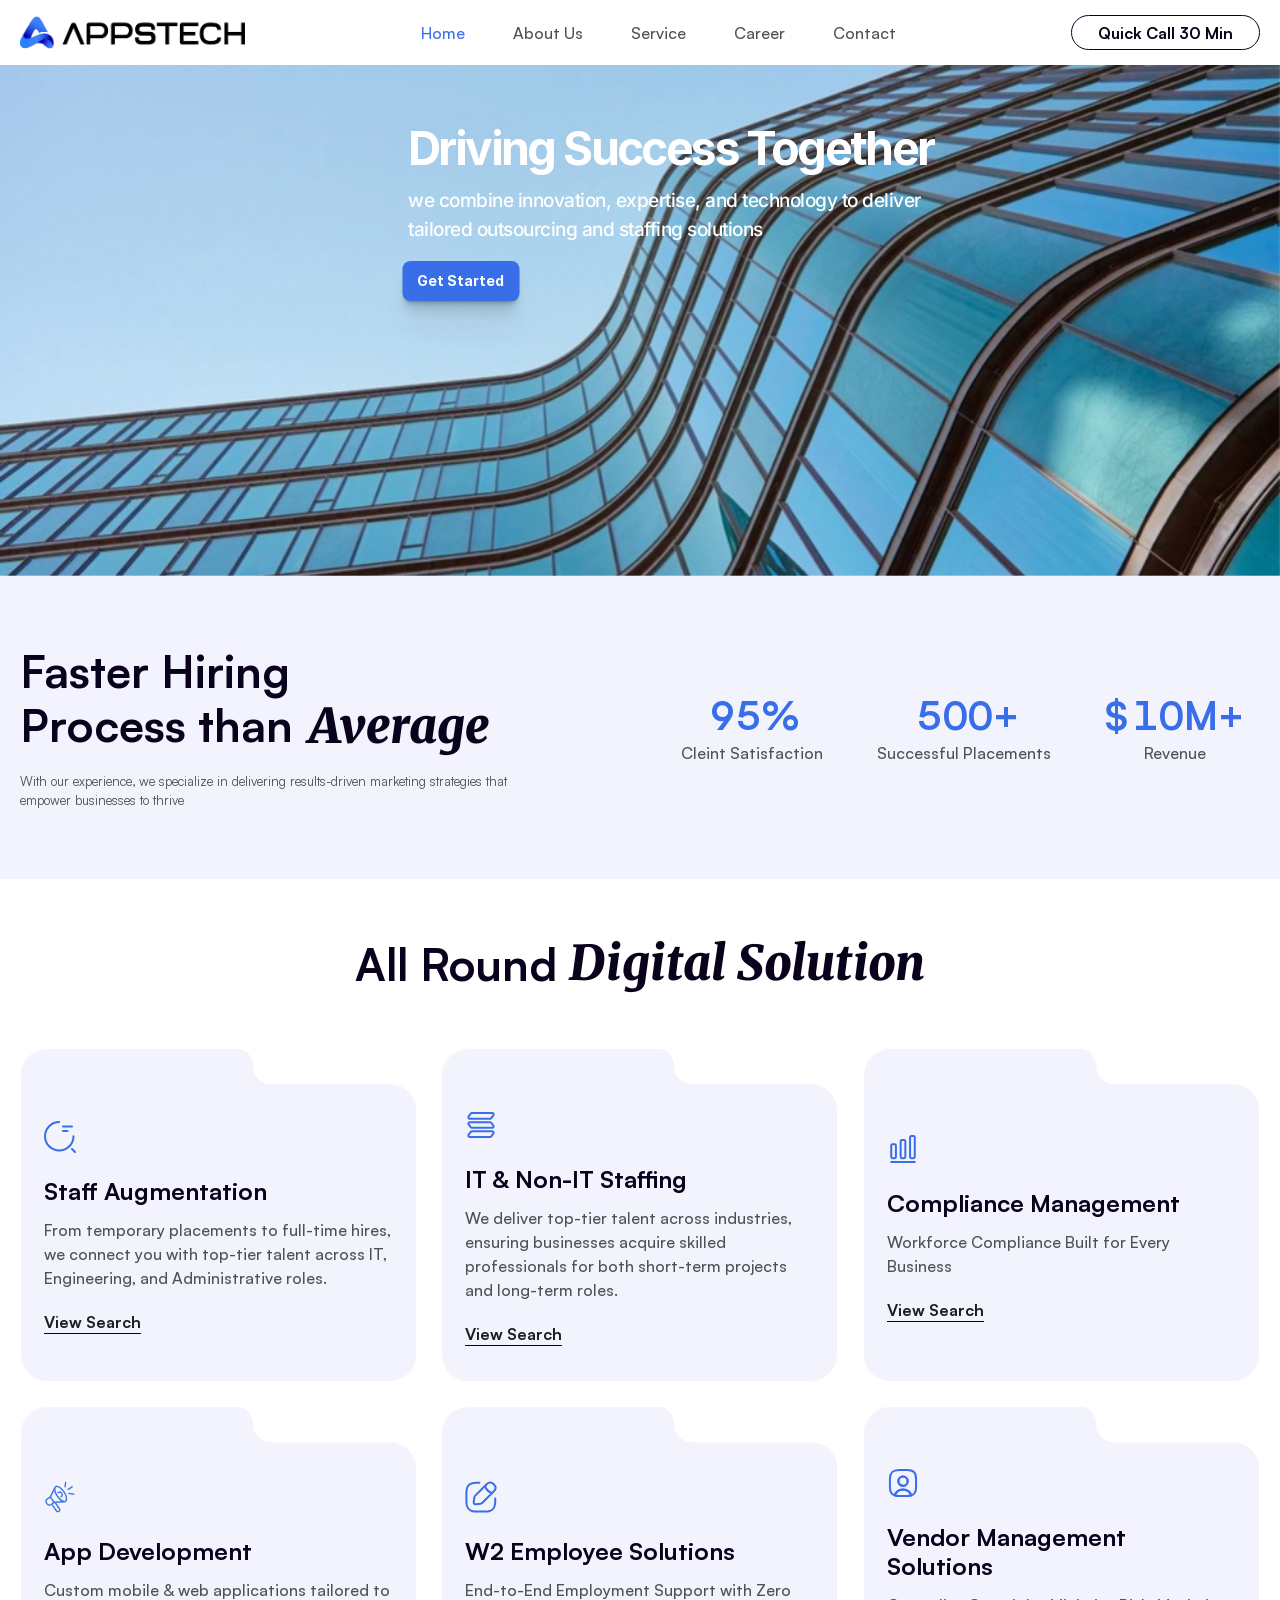
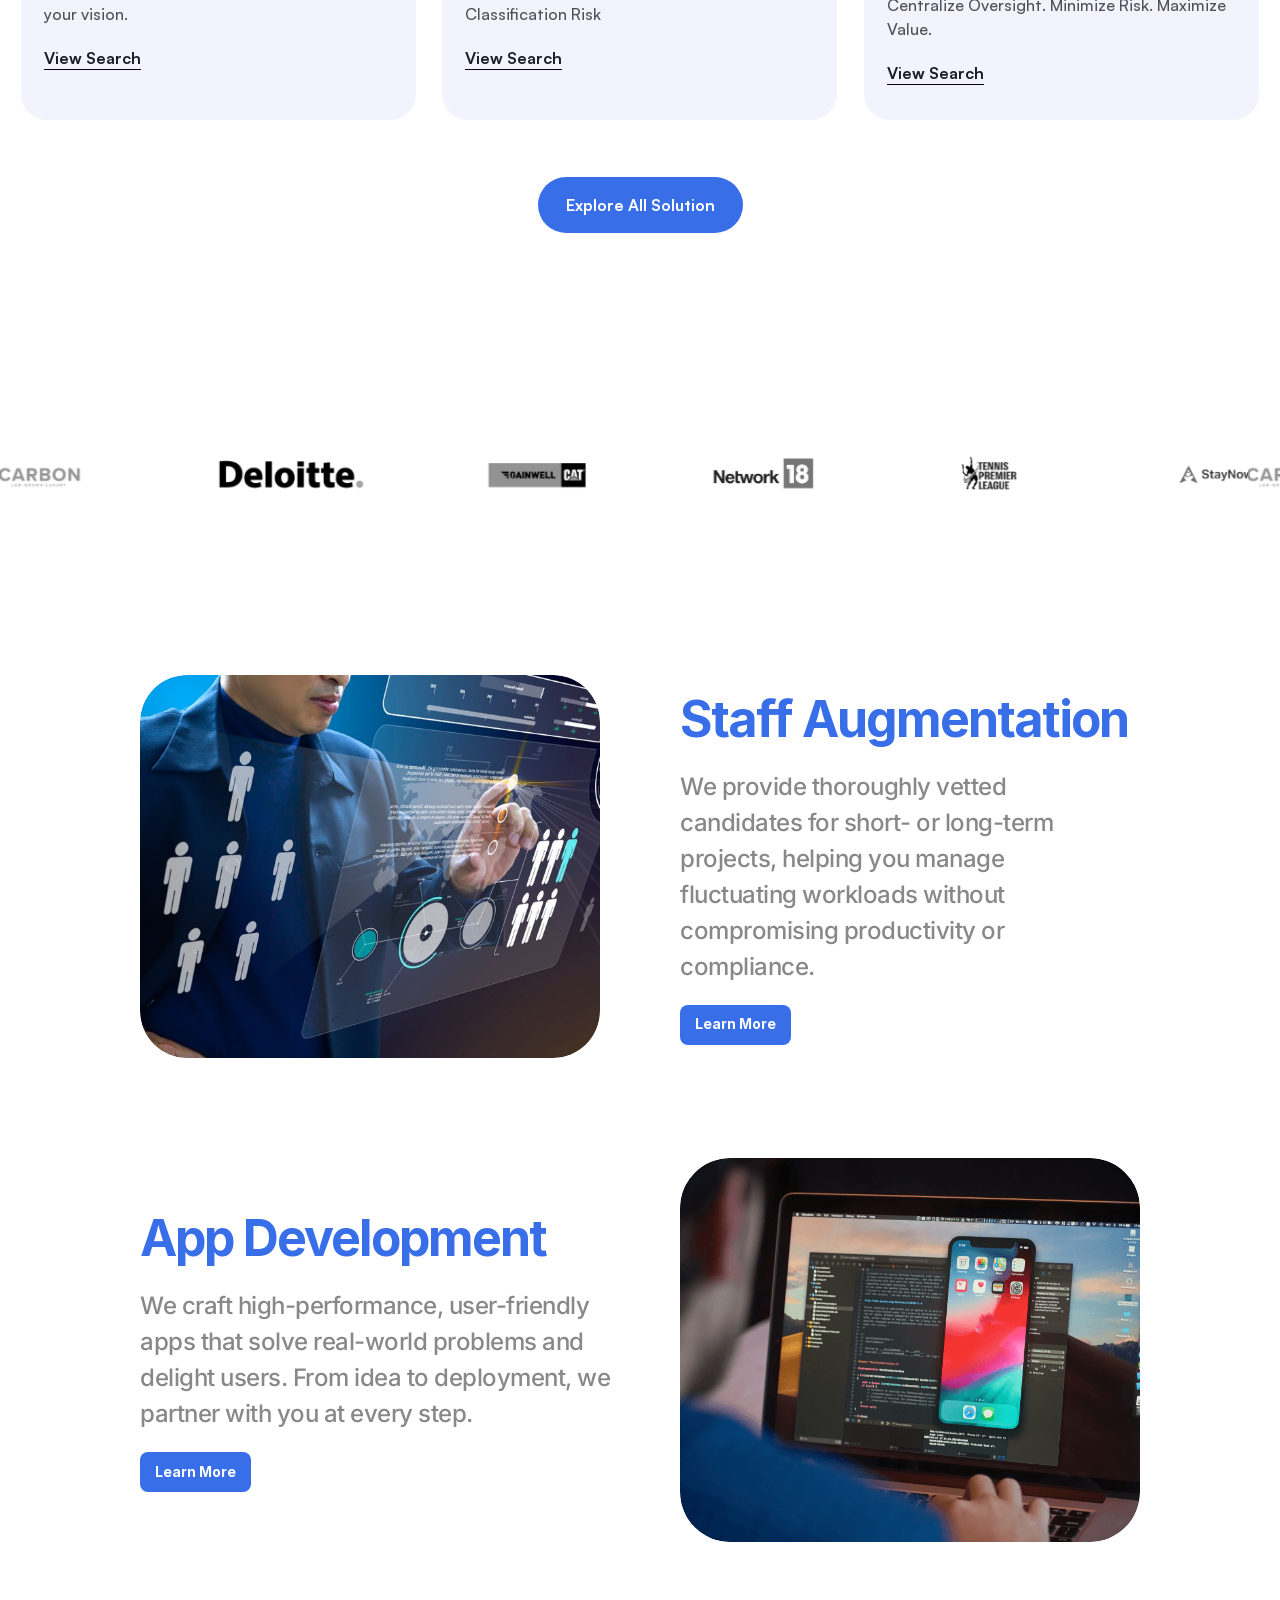
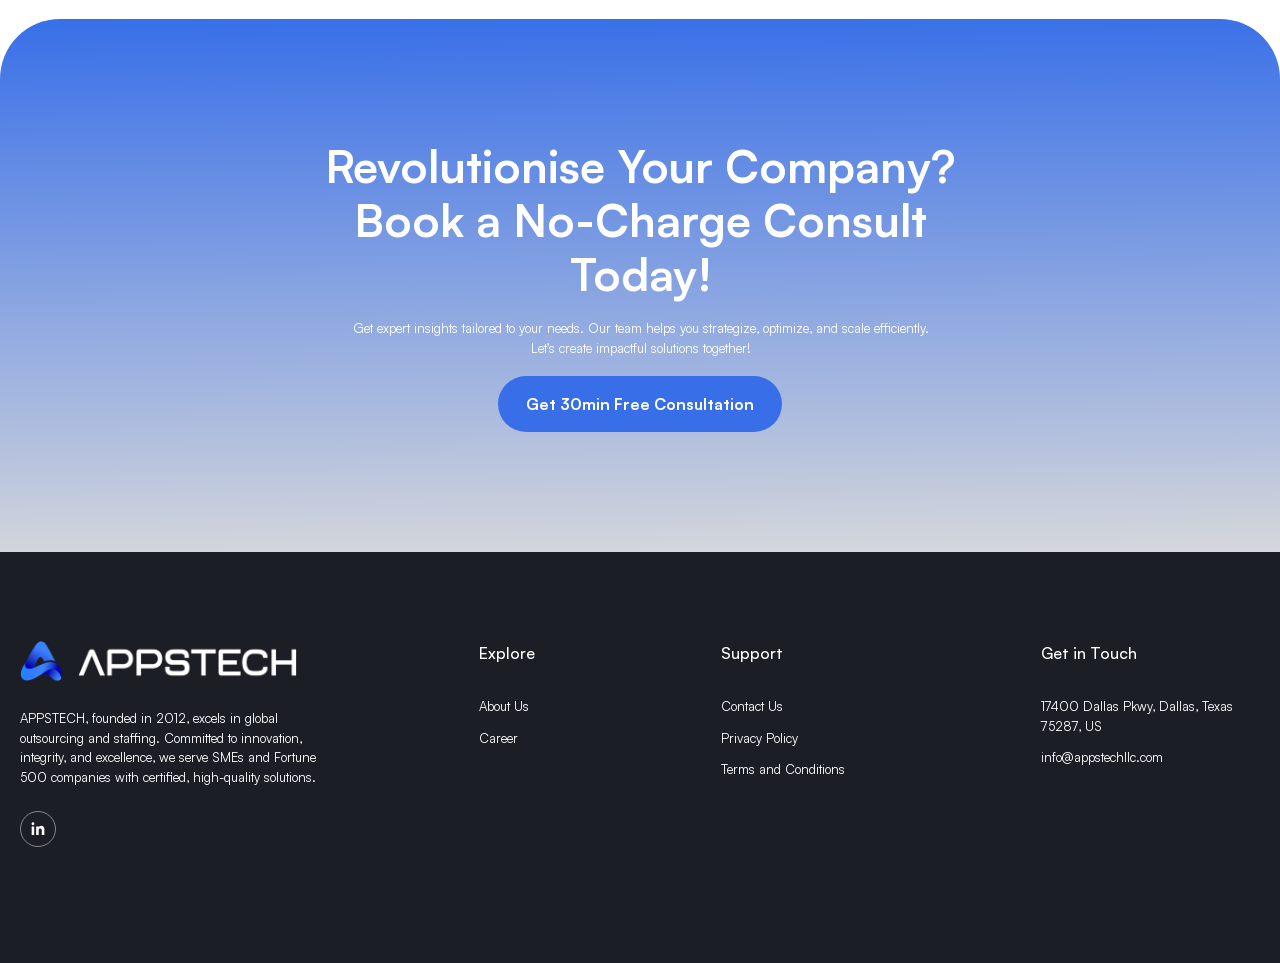
==== index.html @ f23c9372 "first commit" ====
﻿<!doctype html>
<html lang="en">
<head>
    <meta charset="utf-8">
    
    
    
    <!-- Start of headStart -->
    
    <!-- End of headStart -->
    <meta name="viewport" content="width=device-width">
    <title>AppsTech</title>
    <meta name="description" content="Cutting-Edge RPO, KPO, BPO, and Staffing Solutions. Streamline operations, reduce costs, and scale smarter with AppsTech.">
    <link href="./assets/external/framerusercontent.com/images/NL5c8tpkD81G0eLVsG0susbqFM.gif" rel="icon" media="(prefers-color-scheme: light)">
    <link href="./assets/external/framerusercontent.com/images/NL5c8tpkD81G0eLVsG0susbqFM.gif" rel="icon" media="(prefers-color-scheme: dark)">
    <link rel="apple-touch-icon" href="./assets/external/framerusercontent.com/images/EGvoi2jdg8NuIXK7FyhYTnyxXY.png">
    <!-- Open Graph / Facebook -->
    <meta property="og:type" content="website">
    <meta property="og:title" content="AppsTech">
    <meta property="og:description" content="Cutting-Edge RPO, KPO, BPO, and Staffing Solutions. Streamline operations, reduce costs, and scale smarter with AppsTech.">
    <!-- Twitter -->
    <meta name="twitter:card" content="summary_large_image">
    <meta name="twitter:title" content="AppsTech">
    <meta name="twitter:description" content="Cutting-Edge RPO, KPO, BPO, and Staffing Solutions. Streamline operations, reduce costs, and scale smarter with AppsTech.">
    
    <meta name="robots" content="max-image-preview:large"><link rel="canonical" href="/"><meta property="og:url" content="/"><style data-framer-breakpoint-css>@media(min-width: 1200px){.hidden-72rtr7{display:none!important}}@media(min-width: 768px) and (max-width: 1199px){.hidden-a2gpv4{display:none!important}}@media(max-width: 767px){.hidden-1hf11hh{display:none!important}}</style><style data-framer-css-ssr-minified data-framer-components="framer-lib-cursors-host framer-Wq5kf PropertyOverrides framer-wiTRS framer-kdEns framer-peKC7 framer-5uHYU framer-xMnRO framer-BokbI framer-N7v8C framer-IHV3O framer-WxFdW framer-lDhH7 framer-5fr9W framer-sMD7V">html,body,#main{margin:0;padding:0;box-sizing:border-box}:root{-webkit-font-smoothing:antialiased;-moz-osx-font-smoothing:grayscale}*{box-sizing:border-box;-webkit-font-smoothing:inherit}h1,h2,h3,h4,h5,h6,p,figure{margin:0}body,input,textarea,select,button{font-size:12px;font-family:sans-serif}body{--token-5ff00641-a1da-4cda-8f1b-386c104ed598: rgb(56, 111, 232);--token-6261d636-952c-4dfb-a955-0dea5e397c16: rgb(15, 14, 14);--token-b5c8240e-e4da-4652-8851-5e536d386795: rgb(242, 243, 252);--token-6b68f89d-51e6-4f15-a5b8-a68196687447: rgb(242, 243, 252);--token-024dd906-d252-4bfd-8a84-802b8bdc641f: rgb(56, 111, 232);--token-55a343e8-afe2-46e9-9eb8-add7ee6987cf: rgb(78, 82, 85);--token-335ff9c3-884a-407b-b342-ef0e7d5237de: rgb(27, 30, 36);--token-c662a1e3-f26c-4856-8b8d-29e1b38b74b2: rgb(10, 1, 28);--token-5f387a4e-2844-43af-bcb7-2fa7dc2f8146: rgb(255, 255, 255);--token-16441161-fd12-4a26-85fb-0fc2fc016a06: rgb(249, 248, 253);--token-c1f50241-05da-45e6-8bb1-bc3fb9a6335c: rgb(231, 231, 232);--token-0ce06e4d-7da0-4d13-9e22-65617182f27d: rgb(207, 208, 209);--token-730ee856-1d6c-4ad5-8788-e5ab83133b98: rgb(160, 161, 163);--token-29bd5d87-dbe2-4d32-832b-d86c47223838: rgb(136, 137, 139);--token-40897d0d-5ff8-4c71-a660-f44971f4da13: rgb(0, 0, 0);--token-c51c9085-65ef-4e1e-923d-bc07e3c105bc: rgb(56, 111, 232);--token-92c5bc4c-f58a-4596-9e89-d772c005e4aa: rgb(222, 236, 255)}@font-face{font-family:Inter;font-style:normal;font-weight:500;font-display:swap;src:url(./assets/external/fonts.gstatic.com/s/inter/v19/UcCO3FwrK3iLTeHuS_nVMrMxCp50SjIw2boKoduKmMEVuI6fAZJhiI2B.woff2) format("woff2");unicode-range:U+0460-052F,U+1C80-1C8A,U+20B4,U+2DE0-2DFF,U+A640-A69F,U+FE2E-FE2F}@font-face{font-family:Inter;font-style:normal;font-weight:500;font-display:swap;src:url(./assets/external/fonts.gstatic.com/s/inter/v19/UcCO3FwrK3iLTeHuS_nVMrMxCp50SjIw2boKoduKmMEVuI6fAZthiI2B.woff2) format("woff2");unicode-range:U+0301,U+0400-045F,U+0490-0491,U+04B0-04B1,U+2116}@font-face{font-family:Inter;font-style:normal;font-weight:500;font-display:swap;src:url(./assets/external/fonts.gstatic.com/s/inter/v19/UcCO3FwrK3iLTeHuS_nVMrMxCp50SjIw2boKoduKmMEVuI6fAZNhiI2B.woff2) format("woff2");unicode-range:U+1F00-1FFF}@font-face{font-family:Inter;font-style:normal;font-weight:500;font-display:swap;src:url(./assets/external/fonts.gstatic.com/s/inter/v19/UcCO3FwrK3iLTeHuS_nVMrMxCp50SjIw2boKoduKmMEVuI6fAZxhiI2B.woff2) format("woff2");unicode-range:U+0370-0377,U+037A-037F,U+0384-038A,U+038C,U+038E-03A1,U+03A3-03FF}@font-face{font-family:Inter;font-style:normal;font-weight:500;font-display:swap;src:url(./assets/external/fonts.gstatic.com/s/inter/v19/UcCO3FwrK3iLTeHuS_nVMrMxCp50SjIw2boKoduKmMEVuI6fAZBhiI2B.woff2) format("woff2");unicode-range:U+0102-0103,U+0110-0111,U+0128-0129,U+0168-0169,U+01A0-01A1,U+01AF-01B0,U+0300-0301,U+0303-0304,U+0308-0309,U+0323,U+0329,U+1EA0-1EF9,U+20AB}@font-face{font-family:Inter;font-style:normal;font-weight:500;font-display:swap;src:url(./assets/external/fonts.gstatic.com/s/inter/v19/UcCO3FwrK3iLTeHuS_nVMrMxCp50SjIw2boKoduKmMEVuI6fAZFhiI2B.woff2) format("woff2");unicode-range:U+0100-02BA,U+02BD-02C5,U+02C7-02CC,U+02CE-02D7,U+02DD-02FF,U+0304,U+0308,U+0329,U+1D00-1DBF,U+1E00-1E9F,U+1EF2-1EFF,U+2020,U+20A0-20AB,U+20AD-20C0,U+2113,U+2C60-2C7F,U+A720-A7FF}@font-face{font-family:Inter;font-style:normal;font-weight:500;font-display:swap;src:url(./assets/external/fonts.gstatic.com/s/inter/v19/UcCO3FwrK3iLTeHuS_nVMrMxCp50SjIw2boKoduKmMEVuI6fAZ9hiA.woff2) format("woff2");unicode-range:U+0000-00FF,U+0131,U+0152-0153,U+02BB-02BC,U+02C6,U+02DA,U+02DC,U+0304,U+0308,U+0329,U+2000-206F,U+20AC,U+2122,U+2191,U+2193,U+2212,U+2215,U+FEFF,U+FFFD}@font-face{font-family:Merriweather;font-style:italic;font-weight:900;font-stretch:100%;font-display:block;src:url(./assets/external/fonts.gstatic.com/s/merriweather/v31/u-4B0qyriQwlOrhSvowK_l5-eTxCVx0ZbwLvKH2Gk9hLmp0v5yA-xXPqCzLvPee1XYk_XSf-FmRrV236AvHqYQ.woff2) format("woff2");unicode-range:U+0460-052F,U+1C80-1C8A,U+20B4,U+2DE0-2DFF,U+A640-A69F,U+FE2E-FE2F}@font-face{font-family:Merriweather;font-style:italic;font-weight:900;font-stretch:100%;font-display:block;src:url(./assets/external/fonts.gstatic.com/s/merriweather/v31/u-4B0qyriQwlOrhSvowK_l5-eTxCVx0ZbwLvKH2Gk9hLmp0v5yA-xXPqCzLvPee1XYk_XSf-FmRrV23zAvHqYQ.woff2) format("woff2");unicode-range:U+0301,U+0400-045F,U+0490-0491,U+04B0-04B1,U+2116}@font-face{font-family:Merriweather;font-style:italic;font-weight:900;font-stretch:100%;font-display:block;src:url(./assets/external/fonts.gstatic.com/s/merriweather/v31/u-4B0qyriQwlOrhSvowK_l5-eTxCVx0ZbwLvKH2Gk9hLmp0v5yA-xXPqCzLvPee1XYk_XSf-FmRrV234AvHqYQ.woff2) format("woff2");unicode-range:U+0102-0103,U+0110-0111,U+0128-0129,U+0168-0169,U+01A0-01A1,U+01AF-01B0,U+0300-0301,U+0303-0304,U+0308-0309,U+0323,U+0329,U+1EA0-1EF9,U+20AB}@font-face{font-family:Merriweather;font-style:italic;font-weight:900;font-stretch:100%;font-display:block;src:url(./assets/external/fonts.gstatic.com/s/merriweather/v31/u-4B0qyriQwlOrhSvowK_l5-eTxCVx0ZbwLvKH2Gk9hLmp0v5yA-xXPqCzLvPee1XYk_XSf-FmRrV235AvHqYQ.woff2) format("woff2");unicode-range:U+0100-02BA,U+02BD-02C5,U+02C7-02CC,U+02CE-02D7,U+02DD-02FF,U+0304,U+0308,U+0329,U+1D00-1DBF,U+1E00-1E9F,U+1EF2-1EFF,U+2020,U+20A0-20AB,U+20AD-20C0,U+2113,U+2C60-2C7F,U+A720-A7FF}@font-face{font-family:Merriweather;font-style:italic;font-weight:900;font-stretch:100%;font-display:block;src:url(./assets/external/fonts.gstatic.com/s/merriweather/v31/u-4B0qyriQwlOrhSvowK_l5-eTxCVx0ZbwLvKH2Gk9hLmp0v5yA-xXPqCzLvPee1XYk_XSf-FmRrV233AvE.woff2) format("woff2");unicode-range:U+0000-00FF,U+0131,U+0152-0153,U+02BB-02BC,U+02C6,U+02DA,U+02DC,U+0304,U+0308,U+0329,U+2000-206F,U+20AC,U+2122,U+2191,U+2193,U+2212,U+2215,U+FEFF,U+FFFD}@font-face{font-family:Inter;src:url(./assets/external/framerusercontent.com/assets/5vvr9Vy74if2I6bQbJvbw7SY1pQ.woff2);font-display:swap;font-style:normal;font-weight:400;unicode-range:U+0460-052F,U+1C80-1C88,U+20B4,U+2DE0-2DFF,U+A640-A69F,U+FE2E-FE2F}@font-face{font-family:Inter;src:url(./assets/external/framerusercontent.com/assets/EOr0mi4hNtlgWNn9if640EZzXCo.woff2);font-display:swap;font-style:normal;font-weight:400;unicode-range:U+0301,U+0400-045F,U+0490-0491,U+04B0-04B1,U+2116}@font-face{font-family:Inter;src:url(./assets/external/framerusercontent.com/assets/Y9k9QrlZAqio88Klkmbd8VoMQc.woff2);font-display:swap;font-style:normal;font-weight:400;unicode-range:U+1F00-1FFF}@font-face{font-family:Inter;src:url(./assets/external/framerusercontent.com/assets/OYrD2tBIBPvoJXiIHnLoOXnY9M.woff2);font-display:swap;font-style:normal;font-weight:400;unicode-range:U+0370-03FF}@font-face{font-family:Inter;src:url(./assets/external/framerusercontent.com/assets/JeYwfuaPfZHQhEG8U5gtPDZ7WQ.woff2);font-display:swap;font-style:normal;font-weight:400;unicode-range:U+0100-024F,U+0259,U+1E00-1EFF,U+2020,U+20A0-20AB,U+20AD-20CF,U+2113,U+2C60-2C7F,U+A720-A7FF}@font-face{font-family:Inter;src:url(./assets/external/framerusercontent.com/assets/vQyevYAyHtARFwPqUzQGpnDs.woff2);font-display:swap;font-style:normal;font-weight:400;unicode-range:U+0000-00FF,U+0131,U+0152-0153,U+02BB-02BC,U+02C6,U+02DA,U+02DC,U+2000-206F,U+2074,U+20AC,U+2122,U+2191,U+2193,U+2212,U+2215,U+FEFF,U+FFFD}@font-face{font-family:Inter;src:url(./assets/external/framerusercontent.com/assets/b6Y37FthZeALduNqHicBT6FutY.woff2);font-display:swap;font-style:normal;font-weight:400;unicode-range:U+0102-0103,U+0110-0111,U+0128-0129,U+0168-0169,U+01A0-01A1,U+01AF-01B0,U+1EA0-1EF9,U+20AB}@font-face{font-family:Inter;src:url(./assets/external/framerusercontent.com/assets/DpPBYI0sL4fYLgAkX8KXOPVt7c.woff2);font-display:swap;font-style:normal;font-weight:700;unicode-range:U+0460-052F,U+1C80-1C88,U+20B4,U+2DE0-2DFF,U+A640-A69F,U+FE2E-FE2F}@font-face{font-family:Inter;src:url(./assets/external/framerusercontent.com/assets/4RAEQdEOrcnDkhHiiCbJOw92Lk.woff2);font-display:swap;font-style:normal;font-weight:700;unicode-range:U+0301,U+0400-045F,U+0490-0491,U+04B0-04B1,U+2116}@font-face{font-family:Inter;src:url(./assets/external/framerusercontent.com/assets/1K3W8DizY3v4emK8Mb08YHxTbs.woff2);font-display:swap;font-style:normal;font-weight:700;unicode-range:U+1F00-1FFF}@font-face{font-family:Inter;src:url(./assets/external/framerusercontent.com/assets/tUSCtfYVM1I1IchuyCwz9gDdQ.woff2);font-display:swap;font-style:normal;font-weight:700;unicode-range:U+0370-03FF}@font-face{font-family:Inter;src:url(./assets/external/framerusercontent.com/assets/VgYFWiwsAC5OYxAycRXXvhze58.woff2);font-display:swap;font-style:normal;font-weight:700;unicode-range:U+0100-024F,U+0259,U+1E00-1EFF,U+2020,U+20A0-20AB,U+20AD-20CF,U+2113,U+2C60-2C7F,U+A720-A7FF}@font-face{font-family:Inter;src:url(./assets/external/framerusercontent.com/assets/DXD0Q7LSl7HEvDzucnyLnGBHM.woff2);font-display:swap;font-style:normal;font-weight:700;unicode-range:U+0000-00FF,U+0131,U+0152-0153,U+02BB-02BC,U+02C6,U+02DA,U+02DC,U+2000-206F,U+2074,U+20AC,U+2122,U+2191,U+2193,U+2212,U+2215,U+FEFF,U+FFFD}@font-face{font-family:Inter;src:url(./assets/external/framerusercontent.com/assets/GIryZETIX4IFypco5pYZONKhJIo.woff2);font-display:swap;font-style:normal;font-weight:700;unicode-range:U+0102-0103,U+0110-0111,U+0128-0129,U+0168-0169,U+01A0-01A1,U+01AF-01B0,U+1EA0-1EF9,U+20AB}@font-face{font-family:Inter;src:url(./assets/external/framerusercontent.com/assets/H89BbHkbHDzlxZzxi8uPzTsp90.woff2);font-display:swap;font-style:italic;font-weight:700;unicode-range:U+0460-052F,U+1C80-1C88,U+20B4,U+2DE0-2DFF,U+A640-A69F,U+FE2E-FE2F}@font-face{font-family:Inter;src:url(./assets/external/framerusercontent.com/assets/u6gJwDuwB143kpNK1T1MDKDWkMc.woff2);font-display:swap;font-style:italic;font-weight:700;unicode-range:U+0301,U+0400-045F,U+0490-0491,U+04B0-04B1,U+2116}@font-face{font-family:Inter;src:url(./assets/external/framerusercontent.com/assets/43sJ6MfOPh1LCJt46OvyDuSbA6o.woff2);font-display:swap;font-style:italic;font-weight:700;unicode-range:U+1F00-1FFF}@font-face{font-family:Inter;src:url(./assets/external/framerusercontent.com/assets/wccHG0r4gBDAIRhfHiOlq6oEkqw.woff2);font-display:swap;font-style:italic;font-weight:700;unicode-range:U+0370-03FF}@font-face{font-family:Inter;src:url(./assets/external/framerusercontent.com/assets/WZ367JPwf9bRW6LdTHN8rXgSjw.woff2);font-display:swap;font-style:italic;font-weight:700;unicode-range:U+0100-024F,U+0259,U+1E00-1EFF,U+2020,U+20A0-20AB,U+20AD-20CF,U+2113,U+2C60-2C7F,U+A720-A7FF}@font-face{font-family:Inter;src:url(./assets/external/framerusercontent.com/assets/QxmhnWTzLtyjIiZcfaLIJ8EFBXU.woff2);font-display:swap;font-style:italic;font-weight:700;unicode-range:U+0000-00FF,U+0131,U+0152-0153,U+02BB-02BC,U+02C6,U+02DA,U+02DC,U+2000-206F,U+2074,U+20AC,U+2122,U+2191,U+2193,U+2212,U+2215,U+FEFF,U+FFFD}@font-face{font-family:Inter;src:url(./assets/external/framerusercontent.com/assets/2A4Xx7CngadFGlVV4xrO06OBHY.woff2);font-display:swap;font-style:italic;font-weight:700;unicode-range:U+0102-0103,U+0110-0111,U+0128-0129,U+0168-0169,U+01A0-01A1,U+01AF-01B0,U+1EA0-1EF9,U+20AB}@font-face{font-family:Inter;src:url(./assets/external/framerusercontent.com/assets/CfMzU8w2e7tHgF4T4rATMPuWosA.woff2);font-display:swap;font-style:italic;font-weight:400;unicode-range:U+0460-052F,U+1C80-1C88,U+20B4,U+2DE0-2DFF,U+A640-A69F,U+FE2E-FE2F}@font-face{font-family:Inter;src:url(./assets/external/framerusercontent.com/assets/867QObYax8ANsfX4TGEVU9YiCM.woff2);font-display:swap;font-style:italic;font-weight:400;unicode-range:U+0301,U+0400-045F,U+0490-0491,U+04B0-04B1,U+2116}@font-face{font-family:Inter;src:url(./assets/external/framerusercontent.com/assets/Oyn2ZbENFdnW7mt2Lzjk1h9Zb9k.woff2);font-display:swap;font-style:italic;font-weight:400;unicode-range:U+1F00-1FFF}@font-face{font-family:Inter;src:url(./assets/external/framerusercontent.com/assets/cdAe8hgZ1cMyLu9g005pAW3xMo.woff2);font-display:swap;font-style:italic;font-weight:400;unicode-range:U+0370-03FF}@font-face{font-family:Inter;src:url(./assets/external/framerusercontent.com/assets/DOfvtmE1UplCq161m6Hj8CSQYg.woff2);font-display:swap;font-style:italic;font-weight:400;unicode-range:U+0100-024F,U+0259,U+1E00-1EFF,U+2020,U+20A0-20AB,U+20AD-20CF,U+2113,U+2C60-2C7F,U+A720-A7FF}@font-face{font-family:Inter;src:url(./assets/external/framerusercontent.com/assets/vFzuJY0c65av44uhEKB6vyjFMg.woff2);font-display:swap;font-style:italic;font-weight:400;unicode-range:U+0000-00FF,U+0131,U+0152-0153,U+02BB-02BC,U+02C6,U+02DA,U+02DC,U+2000-206F,U+2074,U+20AC,U+2122,U+2191,U+2193,U+2212,U+2215,U+FEFF,U+FFFD}@font-face{font-family:Inter;src:url(./assets/external/framerusercontent.com/assets/tKtBcDnBMevsEEJKdNGhhkLzYo.woff2);font-display:swap;font-style:italic;font-weight:400;unicode-range:U+0102-0103,U+0110-0111,U+0128-0129,U+0168-0169,U+01A0-01A1,U+01AF-01B0,U+1EA0-1EF9,U+20AB}@font-face{font-family:Satoshi;src:url(./assets/external/framerusercontent.com/third-party-assets/fontshare/wf/P2LQKHE6KA6ZP4AAGN72KDWMHH6ZH3TA/ZC32TK2P7FPS5GFTL46EU6KQJA24ZYDB/7AHDUZ4A7LFLVFUIFSARGIWCRQJHISQP.woff2);font-display:swap;font-style:normal;font-weight:500}@font-face{font-family:Satoshi;src:url(./assets/external/framerusercontent.com/third-party-assets/fontshare/wf/LAFFD4SDUCDVQEXFPDC7C53EQ4ZELWQI/PXCT3G6LO6ICM5I3NTYENYPWJAECAWDD/GHM6WVH6MILNYOOCXHXB5GTSGNTMGXZR.woff2);font-display:swap;font-style:normal;font-weight:700}@font-face{font-family:Satoshi;src:url(./assets/external/framerusercontent.com/third-party-assets/fontshare/wf/CDEBEFT2R7XKNGXSBBLZGMY4MMHZG75P/HEVKDGQCYDZ7Z6CDVR2ZQGBCTUD6ZARH/BKWEE3VKGTFABE37K2DTH625VUSN2N35.woff2);font-display:swap;font-style:italic;font-weight:700}@font-face{font-family:Satoshi;src:url(./assets/external/framerusercontent.com/third-party-assets/fontshare/wf/NID3I7RITWZSKXRCJGOCMP5NOADJK6IG/2HLHGD7OBTWCOHW64YXOE5KFXHU4KJHM/ZHME2QIRFR7UPJ47NLY27RCAFY44CKZJ.woff2);font-display:swap;font-style:italic;font-weight:500}@font-face{font-family:Satoshi;src:url(./assets/external/framerusercontent.com/third-party-assets/fontshare/wf/NHPGVFYUXYXE33DZ75OIT4JFGHITX5PE/PSUTMASCDJTVPERDYJZPN23BVUFUCQIF/J64QX5IPOHK56I2KYUNBQ5M2XWZEYKYX.woff2);font-display:block;font-style:normal;font-weight:900}@font-face{font-family:Satoshi;src:url(./assets/external/framerusercontent.com/third-party-assets/fontshare/wf/5ICO57VJIN252OT5L2KLEIPW754DTLAO/ZU64SLR2IEO66N27IVY5Z6JJJRTJECJK/TCTRLNEXANFIGSFCZTGQL7PZ5362GYK6.woff2);font-display:block;font-style:italic;font-weight:900}@font-face{font-family:Satoshi;src:url(./assets/external/framerusercontent.com/third-party-assets/fontshare/wf/TTX2Z3BF3P6Y5BQT3IV2VNOK6FL22KUT/7QYRJOI3JIMYHGY6CH7SOIFRQLZOLNJ6/KFIAZD4RUMEZIYV6FQ3T3GP5PDBDB6JY.woff2);font-display:swap;font-style:normal;font-weight:400}@font-face{font-family:Satoshi;src:url(./assets/external/framerusercontent.com/third-party-assets/fontshare/wf/MPIFA4B3XXRNY2MJDGP6GOOOAF6EOCLO/W5E4ZFYPJ3V6JKMBGHB6YMITK6EWS2XA/QOMBWPST76ICDYF6WOBS7SQ7RBT67QW2.woff2);font-display:swap;font-style:italic;font-weight:400}@font-face{font-family:Inter Placeholder;src:local("Arial");ascent-override:89.79%;descent-override:22.36%;line-gap-override:0%;size-adjust:107.89%}@font-face{font-family:Satoshi Placeholder;src:local("Arial");ascent-override:102.23%;descent-override:24.29%;line-gap-override:10.12%;size-adjust:98.8%}body{--framer-will-change-override: none}@supports (background: -webkit-named-image(i)) and (not (grid-template-rows: subgrid)){body{--framer-will-change-override: transform}}[data-framer-component-type]{position:absolute}[data-framer-component-type=Text]{cursor:inherit}[data-framer-component-text-autosized] *{white-space:pre}[data-framer-component-type=Text]>*{text-align:var(--framer-text-alignment, start)}[data-framer-component-type=Text] span span,[data-framer-component-type=Text] p span,[data-framer-component-type=Text] h1 span,[data-framer-component-type=Text] h2 span,[data-framer-component-type=Text] h3 span,[data-framer-component-type=Text] h4 span,[data-framer-component-type=Text] h5 span,[data-framer-component-type=Text] h6 span{display:block}[data-framer-component-type=Text] span span span,[data-framer-component-type=Text] p span span,[data-framer-component-type=Text] h1 span span,[data-framer-component-type=Text] h2 span span,[data-framer-component-type=Text] h3 span span,[data-framer-component-type=Text] h4 span span,[data-framer-component-type=Text] h5 span span,[data-framer-component-type=Text] h6 span span{display:unset}[data-framer-component-type=Text] div div span,[data-framer-component-type=Text] a div span,[data-framer-component-type=Text] span span span,[data-framer-component-type=Text] p span span,[data-framer-component-type=Text] h1 span span,[data-framer-component-type=Text] h2 span span,[data-framer-component-type=Text] h3 span span,[data-framer-component-type=Text] h4 span span,[data-framer-component-type=Text] h5 span span,[data-framer-component-type=Text] h6 span span,[data-framer-component-type=Text] a{font-family:var(--font-family);font-style:var(--font-style);font-weight:min(calc(var(--framer-font-weight-increase, 0) + var(--font-weight, 400)),900);color:var(--text-color);letter-spacing:var(--letter-spacing);font-size:var(--font-size);text-transform:var(--text-transform);text-decoration:var(--text-decoration);line-height:var(--line-height)}[data-framer-component-type=Text] div div span,[data-framer-component-type=Text] a div span,[data-framer-component-type=Text] span span span,[data-framer-component-type=Text] p span span,[data-framer-component-type=Text] h1 span span,[data-framer-component-type=Text] h2 span span,[data-framer-component-type=Text] h3 span span,[data-framer-component-type=Text] h4 span span,[data-framer-component-type=Text] h5 span span,[data-framer-component-type=Text] h6 span span,[data-framer-component-type=Text] a{--font-family: var(--framer-font-family);--font-style: var(--framer-font-style);--font-weight: var(--framer-font-weight);--text-color: var(--framer-text-color);--letter-spacing: var(--framer-letter-spacing);--font-size: var(--framer-font-size);--text-transform: var(--framer-text-transform);--text-decoration: var(--framer-text-decoration);--line-height: var(--framer-line-height)}[data-framer-component-type=Text] a,[data-framer-component-type=Text] a div span,[data-framer-component-type=Text] a span span span,[data-framer-component-type=Text] a p span span,[data-framer-component-type=Text] a h1 span span,[data-framer-component-type=Text] a h2 span span,[data-framer-component-type=Text] a h3 span span,[data-framer-component-type=Text] a h4 span span,[data-framer-component-type=Text] a h5 span span,[data-framer-component-type=Text] a h6 span span{--font-family: var(--framer-link-font-family, var(--framer-font-family));--font-style: var(--framer-link-font-style, var(--framer-font-style));--font-weight: var(--framer-link-font-weight, var(--framer-font-weight));--text-color: var(--framer-link-text-color, var(--framer-text-color));--font-size: var(--framer-link-font-size, var(--framer-font-size));--text-transform: var(--framer-link-text-transform, var(--framer-text-transform));--text-decoration: var(--framer-link-text-decoration, var(--framer-text-decoration))}[data-framer-component-type=Text] a:hover,[data-framer-component-type=Text] a div span:hover,[data-framer-component-type=Text] a span span span:hover,[data-framer-component-type=Text] a p span span:hover,[data-framer-component-type=Text] a h1 span span:hover,[data-framer-component-type=Text] a h2 span span:hover,[data-framer-component-type=Text] a h3 span span:hover,[data-framer-component-type=Text] a h4 span span:hover,[data-framer-component-type=Text] a h5 span span:hover,[data-framer-component-type=Text] a h6 span span:hover{--font-family: var(--framer-link-hover-font-family, var(--framer-link-font-family, var(--framer-font-family)));--font-style: var(--framer-link-hover-font-style, var(--framer-link-font-style, var(--framer-font-style)));--font-weight: var(--framer-link-hover-font-weight, var(--framer-link-font-weight, var(--framer-font-weight)));--text-color: var(--framer-link-hover-text-color, var(--framer-link-text-color, var(--framer-text-color)));--font-size: var(--framer-link-hover-font-size, var(--framer-link-font-size, var(--framer-font-size)));--text-transform: var(--framer-link-hover-text-transform, var(--framer-link-text-transform, var(--framer-text-transform)));--text-decoration: var(--framer-link-hover-text-decoration, var(--framer-link-text-decoration, var(--framer-text-decoration)))}[data-framer-component-type=Text].isCurrent a,[data-framer-component-type=Text].isCurrent a div span,[data-framer-component-type=Text].isCurrent a span span span,[data-framer-component-type=Text].isCurrent a p span span,[data-framer-component-type=Text].isCurrent a h1 span span,[data-framer-component-type=Text].isCurrent a h2 span span,[data-framer-component-type=Text].isCurrent a h3 span span,[data-framer-component-type=Text].isCurrent a h4 span span,[data-framer-component-type=Text].isCurrent a h5 span span,[data-framer-component-type=Text].isCurrent a h6 span span{--font-family: var(--framer-link-current-font-family, var(--framer-link-font-family, var(--framer-font-family)));--font-style: var(--framer-link-current-font-style, var(--framer-link-font-style, var(--framer-font-style)));--font-weight: var(--framer-link-current-font-weight, var(--framer-link-font-weight, var(--framer-font-weight)));--text-color: var(--framer-link-current-text-color, var(--framer-link-text-color, var(--framer-text-color)));--font-size: var(--framer-link-current-font-size, var(--framer-link-font-size, var(--framer-font-size)));--text-transform: var(--framer-link-current-text-transform, var(--framer-link-text-transform, var(--framer-text-transform)));--text-decoration: var(--framer-link-current-text-decoration, var(--framer-link-text-decoration, var(--framer-text-decoration)))}p.framer-text,div.framer-text,figure.framer-text,h1.framer-text,h2.framer-text,h3.framer-text,h4.framer-text,h5.framer-text,h6.framer-text,ol.framer-text,ul.framer-text{margin:0;padding:0}p.framer-text,div.framer-text,h1.framer-text,h2.framer-text,h3.framer-text,h4.framer-text,h5.framer-text,h6.framer-text,li.framer-text,ol.framer-text,ul.framer-text,span.framer-text:not([data-text-fill]){font-family:var(--framer-blockquote-font-family, var(--framer-font-family, Inter, Inter Placeholder, sans-serif));font-style:var(--framer-blockquote-font-style, var(--framer-font-style, normal));font-weight:var(--framer-blockquote-font-weight, var(--framer-font-weight, 400));color:var(--framer-blockquote-text-color, var(--framer-text-color, #000));font-size:calc(var(--framer-blockquote-font-size, var(--framer-font-size, 16px)) * var(--framer-font-size-scale, 1));letter-spacing:var(--framer-blockquote-letter-spacing, var(--framer-letter-spacing, 0));text-transform:var(--framer-blockquote-text-transform, var(--framer-text-transform, none));text-decoration:var(--framer-blockquote-text-decoration, var(--framer-text-decoration, none));line-height:var(--framer-blockquote-line-height, var(--framer-line-height, 1.2em));text-align:var(--framer-blockquote-text-alignment, var(--framer-text-alignment, start));-webkit-text-stroke-width:var(--framer-text-stroke-width, initial);-webkit-text-stroke-color:var(--framer-text-stroke-color, initial);-moz-font-feature-settings:var(--framer-font-open-type-features, initial);-webkit-font-feature-settings:var(--framer-font-open-type-features, initial);font-feature-settings:var(--framer-font-open-type-features, initial);font-variation-settings:var(--framer-font-variation-axes, normal);text-wrap:var(--framer-text-wrap-override, var(--framer-text-wrap))}@supports not (color: color(display-p3 1 1 1)){p.framer-text,div.framer-text,h1.framer-text,h2.framer-text,h3.framer-text,h4.framer-text,h5.framer-text,h6.framer-text,li.framer-text,ol.framer-text,ul.framer-text,span.framer-text:not([data-text-fill]){color:var(--framer-blockquote-text-color-rgb, var(--framer-blockquote-text-color, var(--framer-text-color-rgb, var(--framer-text-color, #000))));-webkit-text-stroke-color:var(--framer-text-stroke-color-rgb, var(--framer-text-stroke-color, initial))}}.framer-fit-text .framer-text{white-space:nowrap;white-space-collapse:preserve}strong.framer-text{font-family:var(--framer-blockquote-font-family-bold, var(--framer-font-family-bold));font-style:var(--framer-blockquote-font-style-bold, var(--framer-font-style-bold));font-weight:var(--framer-blockquote-font-weight-bold, var(--framer-font-weight-bold, bolder));font-variation-settings:var(--framer-blockquote-font-variation-axes-bold, var(--framer-font-variation-axes-bold))}em.framer-text{font-family:var(--framer-blockquote-font-family-italic, var(--framer-font-family-italic));font-style:var(--framer-blockquote-font-style-italic, var(--framer-font-style-italic, italic));font-weight:var(--framer-blockquote-font-weight-italic, var(--framer-font-weight-italic));font-variation-settings:var(--framer-blockquote-font-variation-axes-italic, var(--framer-font-variation-axes-italic))}em.framer-text>strong.framer-text{font-family:var(--framer-blockquote-font-family-bold-italic, var(--framer-font-family-bold-italic));font-style:var(--framer-blockquote-font-style-bold-italic, var(--framer-font-style-bold-italic, italic));font-weight:var(--framer-blockquote-font-weight-bold-italic, var(--framer-font-weight-bold-italic, bolder));font-variation-settings:var(--framer-blockquote-font-variation-axes-bold-italic, var(--framer-font-variation-axes-bold-italic))}p.framer-text:not(:first-child),div.framer-text:not(:first-child),h1.framer-text:not(:first-child),h2.framer-text:not(:first-child),h3.framer-text:not(:first-child),h4.framer-text:not(:first-child),h5.framer-text:not(:first-child),h6.framer-text:not(:first-child),ol.framer-text:not(:first-child),ul.framer-text:not(:first-child),blockquote.framer-text:not(:first-child),table.framer-text:not(:first-child),figure.framer-text:not(:first-child),.framer-image.framer-text:not(:first-child){margin-top:var(--framer-blockquote-paragraph-spacing, var(--framer-paragraph-spacing, 0))}li.framer-text>ul.framer-text:nth-child(2),li.framer-text>ol.framer-text:nth-child(2){margin-top:0}.framer-text[data-text-fill]{display:inline-block;background-clip:text;-webkit-background-clip:text;-webkit-text-fill-color:transparent;padding:max(0em,calc(calc(1.3em - var(--framer-blockquote-line-height, var(--framer-line-height, 1.3em))) / 2));margin:min(0em,calc(calc(1.3em - var(--framer-blockquote-line-height, var(--framer-line-height, 1.3em))) / -2))}code.framer-text,code.framer-text span.framer-text:not([data-text-fill]){font-family:var(--framer-code-font-family, var(--framer-font-family, Inter, Inter Placeholder, sans-serif));font-style:var(--framer-blockquote-font-style, var(--framer-code-font-style, var(--framer-font-style, normal)));font-weight:var(--framer-blockquote-font-weight, var(--framer-code-font-weight, var(--framer-font-weight, 400)));color:var(--framer-blockquote-text-color, var(--framer-code-text-color, var(--framer-text-color, #000)));font-size:calc(var(--framer-blockquote-font-size, var(--framer-font-size, 16px)) * var(--framer-font-size-scale, 1));letter-spacing:var(--framer-blockquote-letter-spacing, var(--framer-letter-spacing, 0));line-height:var(--framer-blockquote-line-height, var(--framer-line-height, 1.2em))}@supports not (color: color(display-p3 1 1 1)){code.framer-text,code.framer-text span.framer-text:not([data-text-fill]){color:var(--framer-blockquote-text-color-rgb, var(--framer-blockquote-text-color, var(--framer-code-text-color-rgb, var(--framer-code-text-color, var(--framer-text-color-rgb, var(--framer-text-color, #000))))))}}blockquote.framer-text{margin-block-start:initial;margin-block-end:initial;margin-inline-start:initial;margin-inline-end:initial;unicode-bidi:initial}a.framer-text,a.framer-text span.framer-text:not([data-text-fill]),span.framer-text[data-nested-link],span.framer-text[data-nested-link] span.framer-text:not([data-text-fill]){font-family:var(--framer-blockquote-font-family, var(--framer-link-font-family, var(--framer-font-family, Inter, Inter Placeholder, sans-serif)));font-style:var(--framer-blockquote-font-style, var(--framer-link-font-style, var(--framer-font-style, normal)));font-weight:var(--framer-blockquote-font-weight, var(--framer-link-font-weight, var(--framer-font-weight, 400)));color:var(--framer-blockquote-text-color, var(--framer-link-text-color, var(--framer-text-color, #000)));font-size:calc(var(--framer-blockquote-font-size, var(--framer-font-size, 16px)) * var(--framer-font-size-scale, 1));text-transform:var(--framer-blockquote-text-transform, var(--framer-link-text-transform, var(--framer-text-transform, none)));text-decoration:var(--framer-blockquote-text-decoration, var(--framer-link-text-decoration, var(--framer-text-decoration, none)));cursor:var(--framer-custom-cursors, pointer)}@supports not (color: color(display-p3 1 1 1)){a.framer-text,a.framer-text span.framer-text:not([data-text-fill]),span.framer-text[data-nested-link],span.framer-text[data-nested-link] span.framer-text:not([data-text-fill]){color:var(--framer-blockquote-text-color-rgb, var(--framer-blockquote-text-color, var(--framer-link-text-color-rgb, var(--framer-link-text-color, var(--framer-text-color-rgb, var(--framer-text-color, #000))))))}}code.framer-text a.framer-text,code.framer-text a.framer-text span.framer-text:not([data-text-fill]),code.framer-text span.framer-text[data-nested-link],code.framer-text span.framer-text[data-nested-link] span.framer-text:not([data-text-fill]){font-family:var(--framer-code-font-family, var(--framer-font-family, Inter, Inter Placeholder, sans-serif));font-style:var(--framer-blockquote-font-style, var(--framer-code-font-style, var(--framer-font-style, normal)));font-weight:var(--framer-blockquote-font-weight, var(--framer-code-font-weight, var(--framer-font-weight, 400)));color:var(--framer-blockquote-text-color, var(--framer-link-text-color, var(--framer-code-text-color, var(--framer-text-color, #000))));font-size:calc(var(--framer-blockquote-font-size, var(--framer-font-size, 16px)) * var(--framer-font-size-scale, 1))}@supports not (color: color(display-p3 1 1 1)){code.framer-text a.framer-text,code.framer-text a.framer-text span.framer-text:not([data-text-fill]),code.framer-text span.framer-text[data-nested-link],code.framer-text span.framer-text[data-nested-link] span.framer-text:not([data-text-fill]){color:var(--framer-blockquote-text-color-rgb, var(--framer-blockquote-text-color, var(--framer-link-text-color-rgb, var(--framer-link-text-color, var(--framer-code-text-color-rgb, var(--framer-code-text-color, var(--framer-text-color-rgb, var(--framer-text-color, #000))))))))}}a.framer-text:hover,a.framer-text:hover span.framer-text:not([data-text-fill]),span.framer-text[data-nested-link]:hover,span.framer-text[data-nested-link]:hover span.framer-text:not([data-text-fill]){font-family:var(--framer-link-hover-font-family, var(--framer-blockquote-font-family, var(--framer-link-font-family, var(--framer-font-family, Inter, Inter Placeholder, sans-serif))));font-style:var(--framer-link-hover-font-style, var(--framer-blockquote-font-style, var(--framer-link-font-style, var(--framer-font-style, normal))));font-weight:var(--framer-link-hover-font-weight, var(--framer-blockquote-font-weight, var(--framer-link-font-weight, var(--framer-font-weight, 400))));color:var(--framer-link-hover-text-color, var(--framer-blockquote-text-color, var(--framer-link-text-color, var(--framer-text-color, #000))));font-size:calc(var(--framer-link-hover-font-size, var(--framer-blockquote-font-size, var(--framer-font-size, 16px))) * var(--framer-font-size-scale, 1));text-transform:var(--framer-link-hover-text-transform, var(--framer-blockquote-text-transform, var(--framer-link-text-transform, var(--framer-text-transform, none))));text-decoration:var(--framer-link-hover-text-decoration, var(--framer-blockquote-text-decoration, var(--framer-link-text-decoration, var(--framer-text-decoration, none))))}@supports not (color: color(display-p3 1 1 1)){a.framer-text:hover,a.framer-text:hover span.framer-text:not([data-text-fill]),span.framer-text[data-nested-link]:hover,span.framer-text[data-nested-link]:hover span.framer-text:not([data-text-fill]){color:var(--framer-link-hover-text-color-rgb, var(--framer-link-hover-text-color, var(--framer-blockquote-text-color-rgb, var(--framer-blockquote-text-color, var(--framer-link-text-color-rgb, var(--framer-link-text-color, var(--framer-text-color-rgb, var(--framer-text-color, #000))))))))}}code.framer-text a.framer-text:hover,code.framer-text a.framer-text:hover span.framer-text:not([data-text-fill]),code.framer-text span.framer-text[data-nested-link]:hover,code.framer-text span.framer-text[data-nested-link]:hover span.framer-text:not([data-text-fill]){font-family:var(var(--framer-code-font-family, var(--framer-font-family, Inter, Inter Placeholder, sans-serif)));font-style:var(--framer-blockquote-font-style, var(--framer-code-font-style, var(--framer-font-style, normal)));font-weight:var(--framer-blockquote-font-weight, var(--framer-code-font-weight, var(--framer-font-weight, 400)));color:var(--framer-link-hover-text-color, var(--framer-blockquote-text-color, var(--framer-link-text-color, var(--framer-code-text-color, var(--framer-text-color, #000)))));font-size:calc(var(--framer-link-hover-font-size, var(--framer-blockquote-font-size, var(--framer-link-font-size, var(--framer-font-size, 16px)))) * var(--framer-font-size-scale, 1))}@supports not (color: color(display-p3 1 1 1)){code.framer-text a.framer-text:hover,code.framer-text a.framer-text:hover span.framer-text:not([data-text-fill]),code.framer-text span.framer-text[data-nested-link]:hover,code.framer-text span.framer-text[data-nested-link]:hover span.framer-text:not([data-text-fill]){color:var(--framer-link-hover-text-color-rgb, var(--framer-link-hover-text-color, var(--framer-blockquote-text-color-rgb, var(--framer-blockquote-text-color, var(--framer-link-text-color-rgb, var(--framer-link-text-color, var(--framer-text-color-rgb, var(--framer-text-color, #000))))))))}}a.framer-text[data-framer-page-link-current],a.framer-text[data-framer-page-link-current] span.framer-text:not([data-text-fill]),span.framer-text[data-framer-page-link-current],span.framer-text[data-framer-page-link-current] span.framer-text:not([data-text-fill]){font-family:var(--framer-link-current-font-family, var(--framer-link-font-family, var(--framer-font-family, Inter, Inter Placeholder, sans-serif)));font-style:var(--framer-link-current-font-style, var(--framer-link-font-style, var(--framer-font-style, normal)));font-weight:var(--framer-link-current-font-weight, var(--framer-link-font-weight, var(--framer-font-weight, 400)));color:var(--framer-link-current-text-color, var(--framer-link-text-color, var(--framer-text-color, #000)));font-size:calc(var(--framer-link-current-font-size, var(--framer-link-font-size, var(--framer-font-size, 16px))) * var(--framer-font-size-scale, 1));text-transform:var(--framer-link-current-text-transform, var(--framer-link-text-transform, var(--framer-text-transform, none)));text-decoration:var(--framer-link-current-text-decoration, var(--framer-link-text-decoration, var(--framer-text-decoration, none)))}@supports not (color: color(display-p3 1 1 1)){a.framer-text[data-framer-page-link-current],a.framer-text[data-framer-page-link-current] span.framer-text:not([data-text-fill]),span.framer-text[data-framer-page-link-current],span.framer-text[data-framer-page-link-current] span.framer-text:not([data-text-fill]){color:var(--framer-link-current-text-color-rgb, var(--framer-link-current-text-color, var(--framer-link-text-color-rgb, var(--framer-link-text-color, var(--framer-text-color-rgb, var(--framer-text-color, #000))))))}}code.framer-text a.framer-text[data-framer-page-link-current],code.framer-text a.framer-text[data-framer-page-link-current] span.framer-text:not([data-text-fill]),code.framer-text span.framer-text[data-framer-page-link-current],code.framer-text span.framer-text[data-framer-page-link-current] span.framer-text:not([data-text-fill]){font-family:var(--framer-code-font-family, var(--framer-font-family, Inter, Inter Placeholder, sans-serif));font-style:var(--framer-code-font-style, var(--framer-font-style, normal));font-weight:var(--framer-code-font-weight, var(--framer-font-weight, 400));color:var(--framer-link-current-text-color, var(--framer-link-text-color, var(--framer-code-text-color, var(--framer-text-color, #000))));font-size:calc(var(--framer-link-current-font-size, var(--framer-link-font-size, var(--framer-font-size, 16px))) * var(--framer-font-size-scale, 1))}@supports not (color: color(display-p3 1 1 1)){code.framer-text a.framer-text[data-framer-page-link-current],code.framer-text a.framer-text[data-framer-page-link-current] span.framer-text:not([data-text-fill]),code.framer-text span.framer-text[data-framer-page-link-current],code.framer-text span.framer-text[data-framer-page-link-current] span.framer-text:not([data-text-fill]){color:var(--framer-link-current-text-color-rgb, var(--framer-link-current-text-color, var(--framer-link-text-color-rgb, var(--framer-link-text-color, var(--framer-code-text-color-rgb, var(--framer-code-text-color, var(--framer-text-color-rgb, var(--framer-text-color, #000))))))))}}a.framer-text[data-framer-page-link-current]:hover,a.framer-text[data-framer-page-link-current]:hover span.framer-text:not([data-text-fill]),span.framer-text[data-framer-page-link-current]:hover,span.framer-text[data-framer-page-link-current]:hover span.framer-text:not([data-text-fill]){font-family:var(--framer-link-hover-font-family, var(--framer-link-current-font-family, var(--framer-link-font-family, var(--framer-font-family, Inter, Inter Placeholder, sans-serif))));font-style:var(--framer-link-hover-font-style, var(--framer-link-current-font-style, var(--framer-link-font-style, var(--framer-font-style, normal))));font-weight:var(--framer-link-hover-font-weight, var(--framer-link-current-font-weight, var(--framer-link-font-weight, var(--framer-font-weight, 400))));color:var(--framer-link-hover-text-color, var(--framer-link-current-text-color, var(--framer-link-text-color, var(--framer-text-color, #000))));font-size:calc(var(--framer-link-hover-font-size, var(--framer-link-current-font-size, var(--framer-link-font-size, var(--framer-font-size, 16px)))) * var(--framer-font-size-scale, 1));text-transform:var(--framer-link-hover-text-transform, var(--framer-link-current-text-transform, var(--framer-link-text-transform, var(--framer-text-transform, none))));text-decoration:var(--framer-link-hover-text-decoration, var(--framer-link-current-text-decoration, var(--framer-link-text-decoration, var(--framer-text-decoration, none))))}@supports not (color: color(display-p3 1 1 1)){a.framer-text[data-framer-page-link-current]:hover,a.framer-text[data-framer-page-link-current]:hover span.framer-text:not([data-text-fill]),span.framer-text[data-framer-page-link-current]:hover,span.framer-text[data-framer-page-link-current]:hover span.framer-text:not([data-text-fill]){color:var(--framer-link-hover-text-color-rgb, var(--framer-link-hover-text-color, var(--framer-link-current-text-color-rgb, var(--framer-link-current-text-color, var(--framer-link-text-color-rgb, var(--framer-link-text-color, var(--framer-code-text-color-rgb, var(--framer-code-text-color, var(--framer-text-color-rgb, var(--framer-text-color, #000))))))))))}}code.framer-text a.framer-text[data-framer-page-link-current]:hover,code.framer-text a.framer-text[data-framer-page-link-current]:hover span.framer-text:not([data-text-fill]),code.framer-text span.framer-text[data-framer-page-link-current]:hover,code.framer-text span.framer-text[data-framer-page-link-current]:hover span.framer-text:not([data-text-fill]){font-family:var(--framer-code-font-family, var(--framer-font-family, Inter, Inter Placeholder, sans-serif));font-style:var(--framer-code-font-style, var(--framer-font-style, normal));font-weight:var(--framer-code-font-weight, var(--framer-font-weight, 400));color:var(--framer-link-hover-text-color, var(--framer-link-current-text-color, var(--framer-link-text-color, var(--framer-code-text-color, var(--framer-text-color, #000)))));font-size:calc(var(--framer-link-hover-font-size, var(--framer-link-current-font-size, var(--framer-link-font-size, var(--framer-font-size, 16px)))) * var(--framer-font-size-scale, 1))}@supports not (color: color(display-p3 1 1 1)){code.framer-text a.framer-text[data-framer-page-link-current]:hover,code.framer-text a.framer-text[data-framer-page-link-current]:hover span.framer-text:not([data-text-fill]),code.framer-text span.framer-text[data-framer-page-link-current]:hover,code.framer-text span.framer-text[data-framer-page-link-current]:hover span.framer-text:not([data-text-fill]){color:var(--framer-link-hover-text-color-rgb, var(--framer-link-hover-text-color, var(--framer-link-current-text-color-rgb, var(--framer-link-current-text-color, var(--framer-link-text-color-rgb, var(--framer-link-text-color, var(--framer-code-text-color-rgb, var(--framer-code-text-color, var(--framer-text-color-rgb, var(--framer-text-color, #000))))))))))}}.framer-image.framer-text{display:block;max-width:100%;height:auto}.text-styles-preset-reset.framer-text{--framer-font-family: Inter, Inter Placeholder, sans-serif;--framer-font-style: normal;--framer-font-weight: 500;--framer-text-color: #000;--framer-font-size: 16px;--framer-letter-spacing: 0;--framer-text-transform: none;--framer-text-decoration: none;--framer-line-height: 1.2em;--framer-text-alignment: start;--framer-font-open-type-features: normal}ol.framer-text{--list-style-type: decimal}ul.framer-text,ol.framer-text{padding-left:3ch;position:relative}li.framer-text{counter-increment:list-item;list-style:none}ol.framer-text>li.framer-text:before{position:absolute;left:0;content:counter(list-item,var(--list-style-type)) ".";font-variant-numeric:tabular-nums}ol.framer-text>li.framer-text:nth-last-child(n+100),ol.framer-text>li.framer-text:nth-last-child(n+100)~li{padding-left:1ch}ol.framer-text>li.framer-text:nth-last-child(n+1000),ol.framer-text>li.framer-text:nth-last-child(n+1000)~li{padding-left:2ch}ol.framer-text>li.framer-text:nth-last-child(n+10000),ol.framer-text>li.framer-text:nth-last-child(n+10000)~li{padding-left:3ch}ol.framer-text>li.framer-text:nth-last-child(n+100000),ol.framer-text>li.framer-text:nth-last-child(n+100000)~li{padding-left:4ch}ol.framer-text>li.framer-text:nth-last-child(n+1000000),ol.framer-text>li.framer-text:nth-last-child(n+1000000)~li{padding-left:5ch}ul.framer-text>li.framer-text:before{position:absolute;left:0;content:"\2022"}.framer-table-wrapper{overflow-x:auto}table.framer-text,.framer-table-wrapper table.framer-text{border-collapse:separate;border-spacing:0;table-layout:auto;word-break:normal;width:100%}td.framer-text,th.framer-text{min-width:16ch;vertical-align:top}.framer-text-module[style*=aspect-ratio]>:first-child{width:100%}@supports not (aspect-ratio: 1){.framer-text-module[style*=aspect-ratio]{position:relative}}@supports not (aspect-ratio: 1){.framer-text-module[style*=aspect-ratio]:before{content:"";display:block;padding-bottom:calc(100% / calc(var(--aspect-ratio)))}}@supports not (aspect-ratio: 1){.framer-text-module[style*=aspect-ratio]>:first-child{position:absolute;top:0;left:0;height:100%}}[data-framer-component-type=DeprecatedRichText]{cursor:inherit}[data-framer-component-type=DeprecatedRichText] .text-styles-preset-reset{--framer-font-family: Inter, Inter Placeholder, sans-serif;--framer-font-style: normal;--framer-font-weight: 500;--framer-text-color: #000;--framer-font-size: 16px;--framer-letter-spacing: 0;--framer-text-transform: none;--framer-text-decoration: none;--framer-line-height: 1.2em;--framer-text-alignment: start;--framer-font-open-type-features: normal;--font-variation-settings: normal}[data-framer-component-type=DeprecatedRichText] p,[data-framer-component-type=DeprecatedRichText] div,[data-framer-component-type=DeprecatedRichText] h1,[data-framer-component-type=DeprecatedRichText] h2,[data-framer-component-type=DeprecatedRichText] h3,[data-framer-component-type=DeprecatedRichText] h4,[data-framer-component-type=DeprecatedRichText] h5,[data-framer-component-type=DeprecatedRichText] h6{margin:0;padding:0}[data-framer-component-type=DeprecatedRichText] p,[data-framer-component-type=DeprecatedRichText] div,[data-framer-component-type=DeprecatedRichText] h1,[data-framer-component-type=DeprecatedRichText] h2,[data-framer-component-type=DeprecatedRichText] h3,[data-framer-component-type=DeprecatedRichText] h4,[data-framer-component-type=DeprecatedRichText] h5,[data-framer-component-type=DeprecatedRichText] h6,[data-framer-component-type=DeprecatedRichText] li,[data-framer-component-type=DeprecatedRichText] ol,[data-framer-component-type=DeprecatedRichText] ul,[data-framer-component-type=DeprecatedRichText] span:not([data-text-fill]){font-family:var(--framer-font-family, Inter, Inter Placeholder, sans-serif);font-style:var(--framer-font-style, normal);font-weight:var(--framer-font-weight, 400);color:var(--framer-text-color, #000);font-size:var(--framer-font-size, 16px);letter-spacing:var(--framer-letter-spacing, 0);text-transform:var(--framer-text-transform, none);text-decoration:var(--framer-text-decoration, none);line-height:var(--framer-line-height, 1.2em);text-align:var(--framer-text-alignment, start)}[data-framer-component-type=DeprecatedRichText] p:not(:first-child),[data-framer-component-type=DeprecatedRichText] div:not(:first-child),[data-framer-component-type=DeprecatedRichText] h1:not(:first-child),[data-framer-component-type=DeprecatedRichText] h2:not(:first-child),[data-framer-component-type=DeprecatedRichText] h3:not(:first-child),[data-framer-component-type=DeprecatedRichText] h4:not(:first-child),[data-framer-component-type=DeprecatedRichText] h5:not(:first-child),[data-framer-component-type=DeprecatedRichText] h6:not(:first-child),[data-framer-component-type=DeprecatedRichText] ol:not(:first-child),[data-framer-component-type=DeprecatedRichText] ul:not(:first-child),[data-framer-component-type=DeprecatedRichText] .framer-image:not(:first-child){margin-top:var(--framer-paragraph-spacing, 0)}[data-framer-component-type=DeprecatedRichText] span[data-text-fill]{display:inline-block;background-clip:text;-webkit-background-clip:text;-webkit-text-fill-color:transparent}[data-framer-component-type=DeprecatedRichText] a,[data-framer-component-type=DeprecatedRichText] a span:not([data-text-fill]){font-family:var(--framer-link-font-family, var(--framer-font-family, Inter, Inter Placeholder, sans-serif));font-style:var(--framer-link-font-style, var(--framer-font-style, normal));font-weight:var(--framer-link-font-weight, var(--framer-font-weight, 400));color:var(--framer-link-text-color, var(--framer-text-color, #000));font-size:var(--framer-link-font-size, var(--framer-font-size, 16px));text-transform:var(--framer-link-text-transform, var(--framer-text-transform, none));text-decoration:var(--framer-link-text-decoration, var(--framer-text-decoration, none))}[data-framer-component-type=DeprecatedRichText] a:hover,[data-framer-component-type=DeprecatedRichText] a:hover span:not([data-text-fill]){font-family:var(--framer-link-hover-font-family, var(--framer-link-font-family, var(--framer-font-family, Inter, Inter Placeholder, sans-serif)));font-style:var(--framer-link-hover-font-style, var(--framer-link-font-style, var(--framer-font-style, normal)));font-weight:var(--framer-link-hover-font-weight, var(--framer-link-font-weight, var(--framer-font-weight, 400)));color:var(--framer-link-hover-text-color, var(--framer-link-text-color, var(--framer-text-color, #000)));font-size:var(--framer-link-hover-font-size, var(--framer-link-font-size, var(--framer-font-size, 16px)));text-transform:var(--framer-link-hover-text-transform, var(--framer-link-text-transform, var(--framer-text-transform, none)));text-decoration:var(--framer-link-hover-text-decoration, var(--framer-link-text-decoration, var(--framer-text-decoration, none)))}[data-framer-component-type=DeprecatedRichText] a[data-framer-page-link-current],[data-framer-component-type=DeprecatedRichText] a[data-framer-page-link-current] span:not([data-text-fill]):not([data-nested-link]){font-family:var(--framer-link-current-font-family, var(--framer-link-font-family, var(--framer-font-family, Inter, Inter Placeholder, sans-serif)));font-style:var(--framer-link-current-font-style, var(--framer-link-font-style, var(--framer-font-style, normal)));font-weight:var(--framer-link-current-font-weight, var(--framer-link-font-weight, var(--framer-font-weight, 400)));color:var(--framer-link-current-text-color, var(--framer-link-text-color, var(--framer-text-color, #000)));font-size:var(--framer-link-current-font-size, var(--framer-link-font-size, var(--framer-font-size, 16px)));text-transform:var(--framer-link-current-text-transform, var(--framer-link-text-transform, var(--framer-text-transform, none)));text-decoration:var(--framer-link-current-text-decoration, var(--framer-link-text-decoration, var(--framer-text-decoration, none)))}[data-framer-component-type=DeprecatedRichText] a[data-framer-page-link-current]:hover,[data-framer-component-type=DeprecatedRichText] a[data-framer-page-link-current]:hover span:not([data-text-fill]):not([data-nested-link]){font-family:var(--framer-link-hover-font-family, var(--framer-link-current-font-family, var(--framer-link-font-family, var(--framer-font-family, Inter, Inter Placeholder, sans-serif))));font-style:var(--framer-link-hover-font-style, var(--framer-link-current-font-style, var(--framer-link-font-style, var(--framer-font-style, normal))));font-weight:var(--framer-link-hover-font-weight, var(--framer-link-current-font-weight, var(--framer-link-font-weight, var(--framer-font-weight, 400))));color:var(--framer-link-hover-text-color, var(--framer-link-current-text-color, var(--framer-link-text-color, var(--framer-text-color, #000))));font-size:var(--framer-link-hover-font-size, var(--framer-link-current-font-size, var(--framer-link-font-size, var(--framer-font-size, 16px))));text-transform:var(--framer-link-hover-text-transform, var(--framer-link-current-text-transform, var(--framer-link-text-transform, var(--framer-text-transform, none))));text-decoration:var(--framer-link-hover-text-decoration, var(--framer-link-current-text-decoration, var(--framer-link-text-decoration, var(--framer-text-decoration, none))))}[data-framer-component-type=DeprecatedRichText] strong{font-weight:bolder}[data-framer-component-type=DeprecatedRichText] em{font-style:italic}[data-framer-component-type=DeprecatedRichText] .framer-image{display:block;max-width:100%;height:auto}[data-framer-component-type=DeprecatedRichText] ul,[data-framer-component-type=DeprecatedRichText] ol{display:table;width:100%;padding-left:0;margin:0}[data-framer-component-type=DeprecatedRichText] li{display:table-row;counter-increment:list-item;list-style:none}[data-framer-component-type=DeprecatedRichText] ol>li:before{display:table-cell;width:2.25ch;box-sizing:border-box;padding-right:.75ch;content:counter(list-item) ".";white-space:nowrap}[data-framer-component-type=DeprecatedRichText] ul>li:before{display:table-cell;width:2.25ch;box-sizing:border-box;padding-right:.75ch;content:"\2022"}:not([data-framer-generated])>[data-framer-stack-content-wrapper]>*,:not([data-framer-generated])>[data-framer-stack-content-wrapper]>[data-framer-component-type],:not([data-framer-generated])>[data-framer-stack-content-wrapper]>[data-framer-legacy-stack-gap-enabled]>*,:not([data-framer-generated])>[data-framer-stack-content-wrapper]>[data-framer-legacy-stack-gap-enabled]>[data-framer-component-type]{position:relative}.flexbox-gap-not-supported [data-framer-legacy-stack-gap-enabled=true]>*,[data-framer-legacy-stack-gap-enabled=true][data-framer-stack-flexbox-gap=false]{margin-top:calc(var(--stack-gap-y) / 2);margin-bottom:calc(var(--stack-gap-y) / 2);margin-right:calc(var(--stack-gap-x) / 2);margin-left:calc(var(--stack-gap-x) / 2)}[data-framer-stack-content-wrapper][data-framer-stack-gap-enabled=true]{row-gap:var(--stack-native-row-gap);column-gap:var(--stack-native-column-gap)}.flexbox-gap-not-supported [data-framer-stack-content-wrapper][data-framer-stack-gap-enabled=true]{row-gap:unset;column-gap:unset}.flexbox-gap-not-supported [data-framer-stack-direction-reverse=false] [data-framer-legacy-stack-gap-enabled=true]>*:first-child,[data-framer-stack-direction-reverse=false] [data-framer-legacy-stack-gap-enabled=true][data-framer-stack-flexbox-gap=false]>*:first-child,.flexbox-gap-not-supported [data-framer-stack-direction-reverse=true] [data-framer-legacy-stack-gap-enabled=true]>*:last-child,[data-framer-stack-direction-reverse=true] [data-framer-legacy-stack-gap-enabled=true][data-framer-stack-flexbox-gap=false]>*:last-child{margin-top:0;margin-left:0}.flexbox-gap-not-supported [data-framer-stack-direction-reverse=false] [data-framer-legacy-stack-gap-enabled=true]>*:last-child,[data-framer-stack-direction-reverse=false] [data-framer-legacy-stack-gap-enabled=true][data-framer-stack-flexbox-gap=false]>*:last-child,.flexbox-gap-not-supported [data-framer-stack-direction-reverse=true] [data-framer-legacy-stack-gap-enabled=true]>*:first-child,[data-framer-stack-direction-reverse=true] [data-framer-legacy-stack-gap-enabled=true][data-framer-stack-flexbox-gap=false]>*:first-child{margin-right:0;margin-bottom:0}NavigationContainer [data-framer-component-type=NavigationContainer]>*,[data-framer-component-type=NavigationContainer]>[data-framer-component-type]{position:relative}[data-framer-component-type=Scroll]::-webkit-scrollbar{display:none}[data-framer-component-type=ScrollContentWrapper]>*{position:relative}[data-framer-component-type=NativeScroll]{-webkit-overflow-scrolling:touch}[data-framer-component-type=NativeScroll]>*{position:relative}[data-framer-component-type=NativeScroll].direction-both{overflow-x:scroll;overflow-y:scroll}[data-framer-component-type=NativeScroll].direction-vertical{overflow-x:hidden;overflow-y:scroll}[data-framer-component-type=NativeScroll].direction-horizontal{overflow-x:scroll;overflow-y:hidden}[data-framer-component-type=NativeScroll].direction-vertical>*{width:100%!important}[data-framer-component-type=NativeScroll].direction-horizontal>*{height:100%!important}[data-framer-component-type=NativeScroll].scrollbar-hidden::-webkit-scrollbar{display:none}[data-framer-component-type=PageContentWrapper]>*,[data-framer-component-type=PageContentWrapper]>[data-framer-component-type]{position:relative}[data-framer-component-type=DeviceComponent].no-device>*{width:100%!important;height:100%!important}[data-is-present=false],[data-is-present=false] *{pointer-events:none!important}[data-framer-cursor=pointer]{cursor:pointer}[data-framer-cursor=grab]{cursor:grab}[data-framer-cursor=grab]:active{cursor:grabbing}[data-framer-component-type=Frame] *,[data-framer-component-type=Stack] *{pointer-events:auto}[data-framer-generated] *{pointer-events:unset}.svgContainer svg{display:block}[data-reset=button]{border-width:0;padding:0;background:none}[data-hide-scrollbars=true]::-webkit-scrollbar{width:0px;height:0px}[data-hide-scrollbars=true]::-webkit-scrollbar-thumb{background:transparent}[data-hide-scrollbars=true]{scrollbar-width:none}.framer-cursor-none,.framer-cursor-none *{cursor:none!important}.framer-pointer-events-none,.framer-pointer-events-none *{pointer-events:none!important}.framer-Wq5kf.framer-lux5qc,.framer-Wq5kf .framer-lux5qc{display:block}.framer-Wq5kf.framer-72rtr7{align-content:center;align-items:center;background-color:var(--token-5f387a4e-2844-43af-bcb7-2fa7dc2f8146, #ffffff);display:flex;flex-direction:column;flex-wrap:nowrap;gap:0px;height:min-content;justify-content:center;overflow:hidden;padding:0;position:relative;width:1200px}.framer-Wq5kf .framer-xek0x{align-content:center;align-items:center;display:flex;flex:none;flex-direction:column;flex-wrap:nowrap;gap:10px;height:min-content;justify-content:center;left:50%;min-height:94px;overflow:visible;padding:0;position:fixed;top:0;transform:translate(-50%);width:100%;z-index:10}.framer-Wq5kf .framer-os8lox-container{flex:none;height:auto;position:relative;width:100%;z-index:10}.framer-Wq5kf .framer-ah1o6q{align-content:center;align-items:center;display:flex;flex:none;flex-direction:column;flex-wrap:nowrap;gap:20px;height:511px;justify-content:center;overflow:hidden;padding:40px;position:relative;width:100%}.framer-Wq5kf .framer-1qi09db{--framer-link-text-color: #0099ff;--framer-link-text-decoration: underline;--framer-paragraph-spacing: 0px;flex:none;height:auto;left:408px;max-width:100%;position:absolute;top:56px;white-space:pre-wrap;width:auto;word-break:break-word;word-wrap:break-word;z-index:1}.framer-Wq5kf .framer-j4un7u{align-content:center;align-items:center;display:flex;flex:none;flex-direction:row;flex-wrap:nowrap;gap:15px;height:min-content;justify-content:center;left:340px;min-height:40px;min-width:232px;overflow:visible;padding:0;position:absolute;top:196px;width:min-content;z-index:1}.framer-Wq5kf .framer-a84psv{align-content:center;align-items:center;background-color:var(--token-5ff00641-a1da-4cda-8f1b-386c104ed598, #386fe8);border-radius:8px;bottom:0;box-shadow:0 .7065919983928324px .7065919983928324px -.625px #00000026,0 1.8065619053231785px 1.8065619053231785px -1.25px #00000024,0 3.6217592146567767px 3.6217592146567767px -1.875px #00000024,0 6.8655999097303715px 6.8655999097303715px -2.5px #00000021,0 13.646761411524492px 13.646761411524492px -3.125px #0000001a,0 30px 30px -3.75px #0000000d;display:flex;flex:none;flex-direction:row;flex-wrap:nowrap;gap:10px;justify-content:center;left:52%;overflow:visible;padding:15px;position:absolute;text-decoration:none;top:0;transform:translate(-50%);width:min-content;z-index:1}.framer-Wq5kf .framer-s16uj1,.framer-Wq5kf .framer-1tuqi3o,.framer-Wq5kf .framer-p5vhj8{--framer-link-text-color: #0099ff;--framer-link-text-decoration: underline;--framer-paragraph-spacing: 0px;flex:none;height:auto;position:relative;white-space:pre;width:auto}.framer-Wq5kf .framer-199cb0z{--framer-paragraph-spacing: 0px;flex:none;height:auto;left:408px;max-width:100%;overflow:visible;position:absolute;top:122px;white-space:pre-wrap;width:auto;word-break:break-word;word-wrap:break-word;z-index:1}.framer-Wq5kf .framer-1xhshj{align-content:center;align-items:center;background-color:var(--token-b5c8240e-e4da-4652-8851-5e536d386795, #f5f1fc);display:flex;flex:none;flex-direction:column;flex-wrap:nowrap;gap:0px;height:min-content;justify-content:center;overflow:visible;padding:68px 0;position:relative;width:100%}.framer-Wq5kf .framer-is2vl5{align-content:center;align-items:center;display:flex;flex:none;flex-direction:row;flex-wrap:nowrap;height:min-content;justify-content:space-between;max-width:1336px;overflow:visible;padding:0 20px;position:relative;width:100%;z-index:1}.framer-Wq5kf .framer-k68uwe{align-content:flex-start;align-items:flex-start;display:flex;flex:none;flex-direction:column;flex-wrap:nowrap;gap:16px;height:min-content;justify-content:center;max-width:542px;overflow:visible;padding:0;position:relative;width:42%}.framer-Wq5kf .framer-gbw3o3{align-content:flex-start;align-items:flex-start;display:flex;flex:none;flex-direction:column;flex-wrap:nowrap;gap:0px;height:min-content;justify-content:center;max-width:441px;overflow:visible;padding:0;position:relative;width:100%}.framer-Wq5kf .framer-1mkz47c{--framer-paragraph-spacing: 0px;flex:none;height:auto;position:relative;white-space:pre-wrap;width:100%;word-break:break-word;word-wrap:break-word}.framer-Wq5kf .framer-1gyo1t9{align-content:flex-start;align-items:flex-start;display:flex;flex:none;flex-direction:row;flex-wrap:nowrap;gap:16px;height:min-content;justify-content:flex-start;overflow:visible;padding:0;position:relative;width:min-content}.framer-Wq5kf .framer-11qq04o,.framer-Wq5kf .framer-1v3nzfu,.framer-Wq5kf .framer-1n51zfj,.framer-Wq5kf .framer-1nvm5gm{--framer-paragraph-spacing: 0px;flex:none;height:auto;position:relative;white-space:pre;width:auto}.framer-Wq5kf .framer-e4klre{--framer-paragraph-spacing: 0px;flex:none;height:auto;max-width:542px;position:relative;white-space:pre-wrap;width:100%;word-break:break-word;word-wrap:break-word}.framer-Wq5kf .framer-a5an38{align-content:flex-start;align-items:flex-start;display:flex;flex:1 0 0px;flex-direction:row;flex-wrap:wrap;gap:54px;height:min-content;justify-content:center;max-width:595px;overflow:visible;padding:0;position:relative;width:1px}.framer-Wq5kf .framer-awskh9-container,.framer-Wq5kf .framer-r6o6rx-container,.framer-Wq5kf .framer-1gz6dlm-container,.framer-Wq5kf .framer-gm5am2-container{flex:none;height:auto;position:relative;width:auto}.framer-Wq5kf .framer-fkii8c{align-content:center;align-items:center;background-color:var(--token-5f387a4e-2844-43af-bcb7-2fa7dc2f8146, #ffffff);display:flex;flex:none;flex-direction:column;flex-wrap:nowrap;gap:0px;height:min-content;justify-content:center;overflow:visible;padding:56px 0;position:relative;width:100%}.framer-Wq5kf .framer-1xbajb5{align-content:center;align-items:center;display:flex;flex:none;flex-direction:column;flex-wrap:nowrap;gap:56px;height:min-content;justify-content:center;max-width:1336px;overflow:visible;padding:0 20px;position:relative;width:100%;z-index:1}.framer-Wq5kf .framer-1ch2ut6{align-content:center;align-items:center;display:flex;flex:none;flex-direction:row;flex-wrap:wrap;gap:0px;height:min-content;justify-content:center;overflow:visible;padding:0;position:relative;width:100%}.framer-Wq5kf .framer-3mbtt0{display:grid;flex:none;gap:24px;grid-auto-rows:min-content;grid-template-columns:repeat(auto-fill,minmax(350px,1fr));height:min-content;justify-content:center;overflow:visible;padding:0;position:relative;width:100%}.framer-Wq5kf .framer-16n4l5r-container{align-self:start;flex:none;height:100%;justify-self:start;position:relative;width:100%}.framer-Wq5kf .framer-1b1l9rz{align-content:center;align-items:center;background-color:var(--token-5f387a4e-2844-43af-bcb7-2fa7dc2f8146, #ffffff);display:flex;flex:none;flex-direction:row;flex-wrap:nowrap;gap:10px;height:min-content;justify-content:center;overflow:visible;padding:122px 0;position:relative;width:100%}.framer-Wq5kf .framer-1alb11-container{flex:1 0 0px;height:auto;position:relative;width:1px}.framer-Wq5kf .framer-1qdtq8z{align-content:center;align-items:center;background-color:#fff;display:flex;flex:none;flex-direction:row;flex-wrap:nowrap;gap:10px;height:min-content;justify-content:center;overflow:hidden;padding:77px 0;position:relative;width:100%}.framer-Wq5kf .framer-3bh2be{align-content:center;align-items:center;background-color:#fff;display:flex;flex:1 0 0px;flex-direction:column;flex-wrap:nowrap;gap:100px;height:min-content;justify-content:center;max-width:1000px;overflow:visible;padding:0;position:relative;width:1px}.framer-Wq5kf .framer-adlxzh{align-content:center;align-items:center;display:flex;flex:none;flex-direction:row;flex-wrap:wrap;gap:80px;height:min-content;justify-content:center;overflow:visible;padding:0;position:relative;width:100%}.framer-Wq5kf .framer-1eooxbt{align-content:center;align-items:center;aspect-ratio:1.2 / 1;border-radius:47px;display:flex;flex:1 0 0px;flex-direction:column;flex-wrap:nowrap;gap:20px;height:var(--framer-aspect-ratio-supported, 383px);justify-content:center;overflow:hidden;padding:0;position:relative;width:1px;will-change:var(--framer-will-change-override, transform)}.framer-Wq5kf .framer-ckcw2p,.framer-Wq5kf .framer-1azid98{align-content:flex-start;align-items:flex-start;display:flex;flex:1 0 0px;flex-direction:column;flex-wrap:nowrap;gap:20px;height:min-content;justify-content:center;padding:0;position:relative;width:1px}.framer-Wq5kf .framer-1ht2fev,.framer-Wq5kf .framer-1ylev3b{--framer-link-text-color: #0099ff;--framer-link-text-decoration: underline;--framer-paragraph-spacing: 0px;flex:none;height:auto;overflow:visible;position:relative;white-space:pre-wrap;width:448px;word-break:break-word;word-wrap:break-word}.framer-Wq5kf .framer-1dqbeoj{--framer-paragraph-spacing: 0px;flex:none;height:auto;overflow:visible;position:relative;white-space:pre-wrap;width:435px;word-break:break-word;word-wrap:break-word}.framer-Wq5kf .framer-8u83hh,.framer-Wq5kf .framer-yilw9q{align-content:center;align-items:center;display:flex;flex:none;flex-direction:row;flex-wrap:nowrap;gap:15px;height:min-content;justify-content:center;overflow:visible;padding:0;position:relative;width:min-content}.framer-Wq5kf .framer-1s01a0b,.framer-Wq5kf .framer-5vjhz5{align-content:center;align-items:center;background-color:var(--token-5ff00641-a1da-4cda-8f1b-386c104ed598, #386fe8);border-radius:8px;display:flex;flex:none;flex-direction:row;flex-wrap:nowrap;gap:10px;height:40px;justify-content:center;overflow:visible;padding:15px;position:relative;text-decoration:none;width:min-content}.framer-Wq5kf .framer-g3qnki{align-content:center;align-items:center;background-color:#fff;display:flex;flex:none;flex-direction:row;flex-wrap:wrap;gap:80px;height:min-content;justify-content:center;overflow:visible;padding:0;position:relative;width:100%}.framer-Wq5kf .framer-1iz3o5z{--framer-paragraph-spacing: 0px;flex:none;height:auto;overflow:visible;position:relative;white-space:pre-wrap;width:482px;word-break:break-word;word-wrap:break-word}.framer-Wq5kf .framer-16i7va6{align-content:center;align-items:center;aspect-ratio:1.2 / 1;border-radius:50px;display:flex;flex:1 0 0px;flex-direction:column;flex-wrap:nowrap;gap:20px;height:var(--framer-aspect-ratio-supported, 383px);justify-content:center;overflow:hidden;padding:0;position:relative;width:1px;will-change:var(--framer-will-change-override, transform)}.framer-Wq5kf .framer-1e694wh-container,.framer-Wq5kf .framer-rbumaz-container{flex:none;height:auto;position:relative;width:100%}.framer-vyFpY .framer-styles-preset-1ydek7w:not(.rich-text-wrapper),.framer-vyFpY .framer-styles-preset-1ydek7w.rich-text-wrapper h1{--framer-font-family: "Merriweather", serif;--framer-font-family-bold: "Merriweather", serif;--framer-font-family-bold-italic: "Merriweather", serif;--framer-font-family-italic: "Merriweather", serif;--framer-font-open-type-features: normal;--framer-font-size: 48px;--framer-font-style: italic;--framer-font-style-bold: italic;--framer-font-style-bold-italic: italic;--framer-font-style-italic: italic;--framer-font-variation-axes: normal;--framer-font-weight: 900;--framer-font-weight-bold: 900;--framer-font-weight-bold-italic: 900;--framer-font-weight-italic: 900;--framer-letter-spacing: 0em;--framer-line-height: 1.2em;--framer-paragraph-spacing: 0px;--framer-text-alignment: start;--framer-text-color: var(--token-c662a1e3-f26c-4856-8b8d-29e1b38b74b2, #0a011c);--framer-text-decoration: none;--framer-text-stroke-color: initial;--framer-text-stroke-width: initial;--framer-text-transform: none}@media (max-width: 1199px) and (min-width: 768px){.framer-vyFpY .framer-styles-preset-1ydek7w:not(.rich-text-wrapper),.framer-vyFpY .framer-styles-preset-1ydek7w.rich-text-wrapper h1{--framer-font-family: "Merriweather", serif;--framer-font-family-bold: "Merriweather", serif;--framer-font-family-bold-italic: "Merriweather", serif;--framer-font-family-italic: "Merriweather", serif;--framer-font-open-type-features: normal;--framer-font-size: 38px;--framer-font-style: italic;--framer-font-style-bold: italic;--framer-font-style-bold-italic: italic;--framer-font-style-italic: italic;--framer-font-variation-axes: normal;--framer-font-weight: 900;--framer-font-weight-bold: 900;--framer-font-weight-bold-italic: 900;--framer-font-weight-italic: 900;--framer-letter-spacing: 0em;--framer-line-height: 1.2em;--framer-paragraph-spacing: 0px;--framer-text-alignment: start;--framer-text-color: var(--token-c662a1e3-f26c-4856-8b8d-29e1b38b74b2, #0a011c);--framer-text-decoration: none;--framer-text-stroke-color: initial;--framer-text-stroke-width: initial;--framer-text-transform: none}}@media (max-width: 767px) and (min-width: 0px){.framer-vyFpY .framer-styles-preset-1ydek7w:not(.rich-text-wrapper),.framer-vyFpY .framer-styles-preset-1ydek7w.rich-text-wrapper h1{--framer-font-family: "Merriweather", serif;--framer-font-family-bold: "Merriweather", serif;--framer-font-family-bold-italic: "Merriweather", serif;--framer-font-family-italic: "Merriweather", serif;--framer-font-open-type-features: normal;--framer-font-size: 31px;--framer-font-style: italic;--framer-font-style-bold: italic;--framer-font-style-bold-italic: italic;--framer-font-style-italic: italic;--framer-font-variation-axes: normal;--framer-font-weight: 900;--framer-font-weight-bold: 900;--framer-font-weight-bold-italic: 900;--framer-font-weight-italic: 900;--framer-letter-spacing: 0em;--framer-line-height: 1.2em;--framer-paragraph-spacing: 0px;--framer-text-alignment: start;--framer-text-color: var(--token-c662a1e3-f26c-4856-8b8d-29e1b38b74b2, #0a011c);--framer-text-decoration: none;--framer-text-stroke-color: initial;--framer-text-stroke-width: initial;--framer-text-transform: none}}@media (min-width: 768px) and (max-width: 1199px){.framer-Wq5kf.framer-72rtr7{width:768px}.framer-Wq5kf .framer-xek0x{min-height:99px;order:0;position:absolute}.framer-Wq5kf .framer-os8lox-container{order:1}.framer-Wq5kf .framer-ah1o6q{height:600px;order:3}.framer-Wq5kf .framer-1qi09db{left:42px}.framer-Wq5kf .framer-j4un7u{left:-18px;top:174px}.framer-Wq5kf .framer-a84psv{left:50%}.framer-Wq5kf .framer-199cb0z{left:45px;top:105px;width:551px}.framer-Wq5kf .framer-1xhshj{background-color:var(--token-b5c8240e-e4da-4652-8851-5e536d386795, #f2f4fc);order:6}.framer-Wq5kf .framer-is2vl5{flex-direction:column;gap:40px;justify-content:center;max-width:850px}.framer-Wq5kf .framer-k68uwe{align-content:center;align-items:center;max-width:603px;width:100%}.framer-Wq5kf .framer-gbw3o3{align-content:center;align-items:center;max-width:370px}.framer-Wq5kf .framer-a5an38{align-content:center;align-items:center;flex:none;gap:40px;width:100%}.framer-Wq5kf .framer-fkii8c{order:7;padding:80px 0}.framer-Wq5kf .framer-1xbajb5{gap:40px;max-width:850px}.framer-Wq5kf .framer-3mbtt0{grid-template-columns:repeat(2,minmax(10px,1fr))}.framer-Wq5kf .framer-1b1l9rz{order:10;padding:80px 0}.framer-Wq5kf .framer-1qdtq8z{order:8;padding:115px 40px}.framer-Wq5kf .framer-1eooxbt{height:var(--framer-aspect-ratio-supported, 253px)}.framer-Wq5kf .framer-1dqbeoj{width:295px}.framer-Wq5kf .framer-1iz3o5z{width:306px}.framer-Wq5kf .framer-16i7va6{height:var(--framer-aspect-ratio-supported, 254px)}.framer-Wq5kf .framer-1e694wh-container{order:15}.framer-Wq5kf .framer-rbumaz-container{order:16}}@media (max-width: 767px){.framer-Wq5kf.framer-72rtr7{width:443px}.framer-Wq5kf .framer-xek0x{order:0;position:absolute}.framer-Wq5kf .framer-os8lox-container{order:1}.framer-Wq5kf .framer-ah1o6q{height:298px;order:3;padding:60px}.framer-Wq5kf .framer-1qi09db{height:19%;left:calc(51.24153498871335% - min(100%,94.13092550790067%) / 2);order:0;overflow:visible;top:calc(12.751677852349017% - 18.79194630872483% / 2);width:94%}.framer-Wq5kf .framer-j4un7u{left:-51px;order:2;top:122px}.framer-Wq5kf .framer-a84psv{left:50%}.framer-Wq5kf .framer-199cb0z{height:14%;left:calc(52.144469525959394% - min(100%,95.93679458239278%) / 2);order:1;top:calc(29.194630872483245% - 14.093959731543624% / 2);width:96%}.framer-Wq5kf .framer-1xhshj{background-color:var(--token-b5c8240e-e4da-4652-8851-5e536d386795, #f2f3fc);order:6;padding:60px 0}.framer-Wq5kf .framer-is2vl5{flex-direction:column;gap:30px;justify-content:center;max-width:420px}.framer-Wq5kf .framer-k68uwe{gap:14px;width:100%}.framer-Wq5kf .framer-gbw3o3{max-width:unset}.framer-Wq5kf .framer-1gyo1t9{align-content:center;align-items:center;flex-wrap:wrap;justify-content:center;width:100%}.framer-Wq5kf .framer-a5an38{flex:none;gap:24px;width:100%}.framer-Wq5kf .framer-fkii8c{order:7;padding:60px 0}.framer-Wq5kf .framer-1xbajb5{gap:30px;max-width:420px}.framer-Wq5kf .framer-1ch2ut6,.framer-Wq5kf .framer-adlxzh,.framer-Wq5kf .framer-g3qnki{flex-direction:column}.framer-Wq5kf .framer-1n51zfj,.framer-Wq5kf .framer-1nvm5gm{white-space:pre-wrap;width:100%;word-break:break-word;word-wrap:break-word}.framer-Wq5kf .framer-3mbtt0{align-content:flex-start;align-items:flex-start;display:flex;flex-direction:column;flex-wrap:nowrap}.framer-Wq5kf .framer-16n4l5r-container{align-self:unset;height:auto}.framer-Wq5kf .framer-1b1l9rz{flex-direction:column;order:10;padding:0}.framer-Wq5kf .framer-1alb11-container,.framer-Wq5kf .framer-ckcw2p{flex:none;width:100%}.framer-Wq5kf .framer-1qdtq8z{gap:20px;order:8;padding:137px 20px}.framer-Wq5kf .framer-3bh2be{gap:60px}.framer-Wq5kf .framer-1eooxbt{flex:none;height:var(--framer-aspect-ratio-supported, 336px);width:100%}.framer-Wq5kf .framer-1dqbeoj{width:295px}.framer-Wq5kf .framer-1azid98{flex:none;order:1;width:100%}.framer-Wq5kf .framer-1iz3o5z{width:318px}.framer-Wq5kf .framer-16i7va6{flex:none;height:var(--framer-aspect-ratio-supported, 336px);order:0;width:100%}.framer-Wq5kf .framer-1e694wh-container{order:15}.framer-Wq5kf .framer-rbumaz-container{order:16}}.framer-wiTRS.framer-fions4,.framer-wiTRS .framer-fions4{display:block}.framer-wiTRS.framer-14rcj7c{align-content:center;align-items:center;display:flex;flex-direction:column;flex-wrap:nowrap;gap:0px;height:min-content;justify-content:center;overflow:visible;padding:0;position:relative;width:1440px}.framer-wiTRS .framer-me8viy{align-content:center;align-items:center;display:flex;flex:none;flex-direction:column;flex-wrap:nowrap;gap:10px;height:min-content;justify-content:center;max-width:1336px;overflow:visible;padding:0 20px;position:relative;width:100%}.framer-wiTRS .framer-1879d36{align-content:center;align-items:center;display:flex;flex:none;flex-direction:column;flex-wrap:nowrap;gap:10px;height:min-content;justify-content:center;overflow:visible;padding:0;position:relative;width:100%}.framer-wiTRS .framer-1ydq4eo{align-content:center;align-items:center;display:flex;flex:none;flex-direction:row;flex-wrap:nowrap;height:min-content;justify-content:space-between;padding:0;position:relative;width:100%}.framer-wiTRS .framer-1hy9zf1{flex:none;gap:6px;height:65px;overflow:visible;position:relative;text-decoration:none;width:225px}.framer-wiTRS .framer-192h4zo-container{flex:none;height:auto;position:relative;width:auto}.framer-wiTRS .framer-m07y29{align-content:center;align-items:center;display:flex;flex:none;flex-direction:row;flex-wrap:nowrap;gap:16px;height:min-content;justify-content:center;overflow:visible;padding:0;position:relative;width:min-content}.framer-wiTRS .framer-akz9ub-container{flex:none;height:35px;position:relative;width:189px}.framer-wiTRS .framer-j2omxc{align-content:center;align-items:center;aspect-ratio:1 / 1;cursor:pointer;display:flex;flex:none;flex-direction:column;flex-wrap:nowrap;gap:10px;height:var(--framer-aspect-ratio-supported, 51px);justify-content:center;overflow:visible;padding:0;position:relative;width:51px;z-index:3}.framer-wiTRS .framer-1rfr593-container{aspect-ratio:1 / 1;flex:none;height:var(--framer-aspect-ratio-supported, 35px);position:relative;width:35px;z-index:6}.framer-wiTRS.framer-v-14z321w.framer-14rcj7c,.framer-wiTRS.framer-v-14my4tn.framer-14rcj7c{padding:24px 0;width:768px}.framer-wiTRS.framer-v-14z321w .framer-me8viy,.framer-wiTRS.framer-v-14my4tn .framer-me8viy{max-width:850px}.framer-wiTRS.framer-v-14z321w .framer-1ydq4eo,.framer-wiTRS.framer-v-hzhp2r .framer-1ydq4eo,.framer-wiTRS.framer-v-14my4tn .framer-1ydq4eo{overflow:visible}.framer-wiTRS.framer-v-14z321w .framer-1hy9zf1{height:84px;width:268px}.framer-wiTRS.framer-v-14z321w .framer-192h4zo-container{left:0;pointer-events:none;position:absolute;top:80px;width:100%;z-index:1}.framer-wiTRS.framer-v-14z321w .framer-j2omxc,.framer-wiTRS.framer-v-14my4tn .framer-j2omxc{cursor:unset}.framer-wiTRS.framer-v-14z321w .framer-1rfr593-container,.framer-wiTRS.framer-v-14my4tn .framer-1rfr593-container{aspect-ratio:unset;height:35px}.framer-wiTRS.framer-v-lh93y0.framer-14rcj7c{padding:10px 0;width:390px}.framer-wiTRS.framer-v-lh93y0 .framer-me8viy,.framer-wiTRS.framer-v-hzhp2r .framer-me8viy{max-width:420px}.framer-wiTRS.framer-v-lh93y0 .framer-1ydq4eo{overflow:visible;width:108%}.framer-wiTRS.framer-v-lh93y0 .framer-1hy9zf1{height:81px;order:0;width:230px}.framer-wiTRS.framer-v-lh93y0 .framer-192h4zo-container{left:0;order:1;pointer-events:none;position:absolute;top:60px;width:100%;z-index:1}.framer-wiTRS.framer-v-lh93y0 .framer-m07y29{order:2}.framer-wiTRS.framer-v-lh93y0 .framer-j2omxc,.framer-wiTRS.framer-v-hzhp2r .framer-j2omxc{height:var(--framer-aspect-ratio-supported, 40px);width:40px}.framer-wiTRS.framer-v-hzhp2r.framer-14rcj7c{padding:20px 0;width:390px}.framer-wiTRS.framer-v-hzhp2r .framer-1hy9zf1{height:50px;width:125px}.framer-wiTRS.framer-v-hzhp2r .framer-192h4zo-container{left:0;pointer-events:auto;position:absolute;top:51px;width:100%;z-index:1}.framer-wiTRS.framer-v-14my4tn .framer-1hy9zf1{height:71px;width:106px}.framer-wiTRS.framer-v-14my4tn .framer-192h4zo-container{left:0;pointer-events:auto;position:absolute;top:70px;width:100%;z-index:1}.framer-wiTRS[data-hide-scrollbars=true]::-webkit-scrollbar,.framer-wiTRS [data-hide-scrollbars=true]::-webkit-scrollbar{width:0px;height:0px}.framer-wiTRS[data-hide-scrollbars=true]::-webkit-scrollbar-thumb,.framer-wiTRS [data-hide-scrollbars=true]::-webkit-scrollbar-thumb{background:transparent}.framer-wiTRS[data-hide-scrollbars=true],.framer-wiTRS [data-hide-scrollbars=true]{scrollbar-width:none}.framer-kdEns.framer-crbuod,.framer-kdEns .framer-crbuod{display:block}.framer-kdEns.framer-450o4x{align-content:center;align-items:center;display:flex;flex-direction:row;flex-wrap:nowrap;gap:48px;height:min-content;justify-content:flex-start;overflow:visible;padding:0;position:relative;width:min-content}.framer-kdEns .framer-jraj8y-container,.framer-kdEns .framer-1bwt4qo-container,.framer-kdEns .framer-1oxmrxa-container,.framer-kdEns .framer-1o0tods-container,.framer-kdEns .framer-1e9rsm-container{flex:none;height:auto;position:relative;width:auto}.framer-kdEns.framer-v-19zb0k2.framer-450o4x{align-content:flex-start;align-items:flex-start;flex-direction:column;gap:10px;justify-content:center;padding:20px;width:390px}.framer-kdEns.framer-v-19zb0k2 .framer-jraj8y-container,.framer-kdEns.framer-v-19zb0k2 .framer-1bwt4qo-container,.framer-kdEns.framer-v-19zb0k2 .framer-1oxmrxa-container,.framer-kdEns.framer-v-19zb0k2 .framer-1o0tods-container,.framer-kdEns.framer-v-19zb0k2 .framer-1e9rsm-container{width:100%}.framer-kdEns[data-border=true]:after,.framer-kdEns [data-border=true]:after{content:"";border-width:var(--border-top-width, 0) var(--border-right-width, 0) var(--border-bottom-width, 0) var(--border-left-width, 0);border-color:var(--border-color, none);border-style:var(--border-style, none);width:100%;height:100%;position:absolute;box-sizing:border-box;left:0;top:0;border-radius:inherit;pointer-events:none}.framer-peKC7.framer-fpekjo,.framer-peKC7 .framer-fpekjo{display:block}.framer-peKC7.framer-dpldkf{align-content:center;align-items:center;cursor:pointer;display:flex;flex-direction:row;flex-wrap:nowrap;gap:10px;height:min-content;justify-content:flex-start;overflow:visible;padding:0;position:relative;text-decoration:none;width:min-content}.framer-peKC7 .framer-d728ps{flex:none;height:auto;position:relative;white-space:pre;width:auto}@supports (background: -webkit-named-image(i)) and (not (font-palette:dark)){.framer-peKC7.framer-dpldkf{gap:0px}.framer-peKC7.framer-dpldkf>*{margin:0 5px}.framer-peKC7.framer-dpldkf>:first-child{margin-left:0}.framer-peKC7.framer-dpldkf>:last-child{margin-right:0}}.framer-5uHYU.framer-7wjpy8,.framer-5uHYU .framer-7wjpy8{display:block}.framer-5uHYU.framer-13wbbij{align-content:center;align-items:center;cursor:pointer;display:flex;flex-direction:row;flex-wrap:nowrap;gap:8px;height:min-content;justify-content:center;overflow:visible;padding:20px 28px;position:relative;text-decoration:none;width:min-content}.framer-5uHYU .framer-1odshqc{flex:none;height:auto;position:relative;white-space:pre;width:auto}@supports (background: -webkit-named-image(i)) and (not (font-palette:dark)){.framer-5uHYU.framer-13wbbij{gap:0px}.framer-5uHYU.framer-13wbbij>*{margin:0 4px}.framer-5uHYU.framer-13wbbij>:first-child{margin-left:0}.framer-5uHYU.framer-13wbbij>:last-child{margin-right:0}}.framer-5uHYU.framer-v-sd0id7.framer-13wbbij{padding:16px 24px}.framer-5uHYU.framer-v-1ncnk7q.framer-13wbbij{padding:16px 28px}.framer-5uHYU[data-border=true]:after,.framer-5uHYU [data-border=true]:after{content:"";border-width:var(--border-top-width, 0) var(--border-right-width, 0) var(--border-bottom-width, 0) var(--border-left-width, 0);border-color:var(--border-color, none);border-style:var(--border-style, none);width:100%;height:100%;position:absolute;box-sizing:border-box;left:0;top:0;border-radius:inherit;pointer-events:none}.framer-xMnRO.framer-3vlqqr,.framer-xMnRO .framer-3vlqqr{display:block}.framer-xMnRO.framer-3upnq1{cursor:pointer;height:35px;overflow:hidden;position:relative;width:35px}.framer-xMnRO .framer-1i3vb4j{aspect-ratio:1.3333333333333333 / 1;flex:none;height:var(--framer-aspect-ratio-supported, 18px);left:50%;overflow:visible;position:absolute;top:50%;width:24px}.framer-xMnRO .framer-m2nz2x{bottom:0;flex:none;height:2px;left:0;overflow:hidden;position:absolute;right:0}.framer-xMnRO .framer-bkd78n{flex:none;height:2px;left:0;overflow:hidden;position:absolute;right:0;top:calc(50.00000000000002% - 2px / 2)}.framer-xMnRO .framer-18l20nc{flex:none;height:2px;left:0;overflow:hidden;position:absolute;right:0;top:0}.framer-xMnRO.framer-v-7enihy .framer-m2nz2x{bottom:unset;left:-1px;right:unset;top:calc(50.00000000000002% - 2px / 2);width:25px}.framer-xMnRO.framer-v-7enihy .framer-bkd78n{left:unset;width:2px}.framer-xMnRO.framer-v-7enihy .framer-18l20nc{left:unset;right:-1px;top:calc(50.00000000000002% - 2px / 2);width:26px}.framer-BokbI.framer-znks0q,.framer-BokbI .framer-znks0q{display:block}.framer-BokbI.framer-1wsbh15{align-content:center;align-items:center;display:flex;flex-direction:column;flex-wrap:nowrap;gap:0px;height:min-content;justify-content:center;overflow:visible;padding:0;position:relative;width:min-content}.framer-BokbI .framer-1dq1u0o-container{flex:none;height:auto;position:relative;width:auto}.framer-BokbI .framer-cesd8l{flex:none;height:auto;position:relative;white-space:pre;width:auto}@supports (background: -webkit-named-image(i)) and (not (font-palette:dark)){.framer-BokbI.framer-1wsbh15{gap:0px}.framer-BokbI.framer-1wsbh15>*{margin:0}.framer-BokbI.framer-1wsbh15>:first-child{margin-top:0}.framer-BokbI.framer-1wsbh15>:last-child{margin-bottom:0}}.framer-gJSaD .framer-styles-preset-hczgdb:not(.rich-text-wrapper),.framer-gJSaD .framer-styles-preset-hczgdb.rich-text-wrapper p{--framer-font-family: "Satoshi", "Satoshi Placeholder", sans-serif;--framer-font-family-bold: "Satoshi", "Satoshi Placeholder", sans-serif;--framer-font-family-bold-italic: "Satoshi", "Satoshi Placeholder", sans-serif;--framer-font-family-italic: "Satoshi", "Satoshi Placeholder", sans-serif;--framer-font-open-type-features: normal;--framer-font-size: 16px;--framer-font-style: normal;--framer-font-style-bold: normal;--framer-font-style-bold-italic: italic;--framer-font-style-italic: italic;--framer-font-weight: 500;--framer-font-weight-bold: 700;--framer-font-weight-bold-italic: 700;--framer-font-weight-italic: 500;--framer-letter-spacing: 0em;--framer-line-height: 1.5em;--framer-paragraph-spacing: 20px;--framer-text-alignment: start;--framer-text-color: var(--token-55a343e8-afe2-46e9-9eb8-add7ee6987cf, #4e5255);--framer-text-decoration: none;--framer-text-stroke-color: initial;--framer-text-stroke-width: initial;--framer-text-transform: none}@media (max-width: 1199px) and (min-width: 0px){.framer-gJSaD .framer-styles-preset-hczgdb:not(.rich-text-wrapper),.framer-gJSaD .framer-styles-preset-hczgdb.rich-text-wrapper p{--framer-font-family: "Satoshi", "Satoshi Placeholder", sans-serif;--framer-font-family-bold: "Satoshi", "Satoshi Placeholder", sans-serif;--framer-font-family-bold-italic: "Satoshi", "Satoshi Placeholder", sans-serif;--framer-font-family-italic: "Satoshi", "Satoshi Placeholder", sans-serif;--framer-font-open-type-features: normal;--framer-font-size: 15px;--framer-font-style: normal;--framer-font-style-bold: normal;--framer-font-style-bold-italic: italic;--framer-font-style-italic: italic;--framer-font-weight: 500;--framer-font-weight-bold: 700;--framer-font-weight-bold-italic: 700;--framer-font-weight-italic: 500;--framer-letter-spacing: 0em;--framer-line-height: 1.5em;--framer-paragraph-spacing: 20px;--framer-text-alignment: start;--framer-text-color: var(--token-55a343e8-afe2-46e9-9eb8-add7ee6987cf, #4e5255);--framer-text-decoration: none;--framer-text-stroke-color: initial;--framer-text-stroke-width: initial;--framer-text-transform: none}}.framer-N7v8C.framer-mt91so,.framer-N7v8C .framer-mt91so{display:block}.framer-N7v8C.framer-13vy4fp{align-content:flex-start;align-items:flex-start;cursor:pointer;display:flex;flex-direction:column;flex-wrap:nowrap;gap:0px;height:min-content;justify-content:center;overflow:visible;padding:61px 24px 36px;position:relative;text-decoration:none;width:416px}.framer-N7v8C .framer-1fd1ute{align-content:center;align-items:center;aspect-ratio:2.893939393939394 / 1;display:flex;flex:none;flex-direction:row;flex-wrap:nowrap;gap:10px;height:var(--framer-aspect-ratio-supported, 66px);justify-content:center;overflow:visible;padding:0;position:absolute;right:0;top:0;width:46%;z-index:1}.framer-N7v8C .framer-1xxfiaw{aspect-ratio:2.893939393939394 / 1;flex:none;height:var(--framer-aspect-ratio-supported, 66px);overflow:visible;position:relative;width:100%}.framer-N7v8C .framer-f8573u{align-content:flex-start;align-items:flex-start;display:flex;flex:none;flex-direction:column;flex-wrap:nowrap;gap:24px;height:min-content;justify-content:flex-end;overflow:visible;padding:0;position:relative;width:100%;z-index:1}.framer-N7v8C .framer-13ol1gx{flex:none;height:32px;overflow:visible;position:relative;width:32px}.framer-N7v8C .framer-179f1w7{align-content:center;align-items:center;display:flex;flex:none;flex-direction:column;flex-wrap:nowrap;gap:12px;height:min-content;justify-content:center;overflow:visible;padding:0;position:relative;width:100%}.framer-N7v8C .framer-ng62no,.framer-N7v8C .framer-15emm1n{flex:none;height:auto;position:relative;white-space:pre-wrap;width:100%;word-break:break-word;word-wrap:break-word}.framer-N7v8C .framer-h6eczs{align-content:center;align-items:center;display:flex;flex:none;flex-direction:row;flex-wrap:nowrap;gap:0px;height:min-content;justify-content:center;overflow:visible;padding:0 0 4px;position:relative;width:min-content}.framer-N7v8C .framer-6tidwq{flex:none;height:auto;position:relative;white-space:pre;width:auto}@supports (background: -webkit-named-image(i)) and (not (font-palette:dark)){.framer-N7v8C.framer-13vy4fp,.framer-N7v8C .framer-1fd1ute,.framer-N7v8C .framer-f8573u,.framer-N7v8C .framer-179f1w7,.framer-N7v8C .framer-h6eczs{gap:0px}.framer-N7v8C.framer-13vy4fp>*{margin:0}.framer-N7v8C.framer-13vy4fp>:first-child,.framer-N7v8C .framer-f8573u>:first-child,.framer-N7v8C .framer-179f1w7>:first-child{margin-top:0}.framer-N7v8C.framer-13vy4fp>:last-child,.framer-N7v8C .framer-f8573u>:last-child,.framer-N7v8C .framer-179f1w7>:last-child{margin-bottom:0}.framer-N7v8C .framer-1fd1ute>*{margin:0 5px}.framer-N7v8C .framer-1fd1ute>:first-child,.framer-N7v8C .framer-h6eczs>:first-child{margin-left:0}.framer-N7v8C .framer-1fd1ute>:last-child,.framer-N7v8C .framer-h6eczs>:last-child{margin-right:0}.framer-N7v8C .framer-f8573u>*{margin:12px 0}.framer-N7v8C .framer-179f1w7>*{margin:6px 0}.framer-N7v8C .framer-h6eczs>*{margin:0}}.framer-N7v8C.framer-v-1u96fb2.framer-13vy4fp{cursor:unset;padding:55px 18px 24px}.framer-N7v8C.framer-v-1u96fb2 .framer-f8573u{gap:16px;padding:16px}.framer-N7v8C.framer-v-1u96fb2 .framer-13ol1gx{aspect-ratio:1 / 1;height:var(--framer-aspect-ratio-supported, 28px);width:28px}@supports (background: -webkit-named-image(i)) and (not (font-palette:dark)){.framer-N7v8C.framer-v-1u96fb2 .framer-f8573u{gap:0px}.framer-N7v8C.framer-v-1u96fb2 .framer-f8573u>*{margin:8px 0}.framer-N7v8C.framer-v-1u96fb2 .framer-f8573u>:first-child{margin-top:0}.framer-N7v8C.framer-v-1u96fb2 .framer-f8573u>:last-child{margin-bottom:0}}.framer-N7v8C.framer-v-xrxzf7.framer-13vy4fp{cursor:unset}.framer-J3JND .framer-styles-preset-10gnl5q:not(.rich-text-wrapper),.framer-J3JND .framer-styles-preset-10gnl5q.rich-text-wrapper h5{--framer-font-family: "Satoshi", "Satoshi Placeholder", sans-serif;--framer-font-family-bold: "Satoshi", sans-serif;--framer-font-family-bold-italic: "Satoshi", sans-serif;--framer-font-family-italic: "Satoshi", "Satoshi Placeholder", sans-serif;--framer-font-open-type-features: normal;--framer-font-size: 24px;--framer-font-style: normal;--framer-font-style-bold: normal;--framer-font-style-bold-italic: italic;--framer-font-style-italic: italic;--framer-font-weight: 700;--framer-font-weight-bold: 900;--framer-font-weight-bold-italic: 900;--framer-font-weight-italic: 700;--framer-letter-spacing: 0em;--framer-line-height: 1.2em;--framer-paragraph-spacing: 0px;--framer-text-alignment: start;--framer-text-color: var(--token-c662a1e3-f26c-4856-8b8d-29e1b38b74b2, #0a011c);--framer-text-decoration: none;--framer-text-stroke-color: initial;--framer-text-stroke-width: initial;--framer-text-transform: none}@media (max-width: 1199px) and (min-width: 768px){.framer-J3JND .framer-styles-preset-10gnl5q:not(.rich-text-wrapper),.framer-J3JND .framer-styles-preset-10gnl5q.rich-text-wrapper h5{--framer-font-family: "Satoshi", "Satoshi Placeholder", sans-serif;--framer-font-family-bold: "Satoshi", sans-serif;--framer-font-family-bold-italic: "Satoshi", sans-serif;--framer-font-family-italic: "Satoshi", "Satoshi Placeholder", sans-serif;--framer-font-open-type-features: normal;--framer-font-size: 19px;--framer-font-style: normal;--framer-font-style-bold: normal;--framer-font-style-bold-italic: italic;--framer-font-style-italic: italic;--framer-font-weight: 700;--framer-font-weight-bold: 900;--framer-font-weight-bold-italic: 900;--framer-font-weight-italic: 700;--framer-letter-spacing: 0em;--framer-line-height: 1.2em;--framer-paragraph-spacing: 0px;--framer-text-alignment: start;--framer-text-color: var(--token-c662a1e3-f26c-4856-8b8d-29e1b38b74b2, #0a011c);--framer-text-decoration: none;--framer-text-stroke-color: initial;--framer-text-stroke-width: initial;--framer-text-transform: none}}@media (max-width: 767px) and (min-width: 0px){.framer-J3JND .framer-styles-preset-10gnl5q:not(.rich-text-wrapper),.framer-J3JND .framer-styles-preset-10gnl5q.rich-text-wrapper h5{--framer-font-family: "Satoshi", "Satoshi Placeholder", sans-serif;--framer-font-family-bold: "Satoshi", sans-serif;--framer-font-family-bold-italic: "Satoshi", sans-serif;--framer-font-family-italic: "Satoshi", "Satoshi Placeholder", sans-serif;--framer-font-open-type-features: normal;--framer-font-size: 15px;--framer-font-style: normal;--framer-font-style-bold: normal;--framer-font-style-bold-italic: italic;--framer-font-style-italic: italic;--framer-font-weight: 700;--framer-font-weight-bold: 900;--framer-font-weight-bold-italic: 900;--framer-font-weight-italic: 700;--framer-letter-spacing: 0em;--framer-line-height: 1.2em;--framer-paragraph-spacing: 0px;--framer-text-alignment: start;--framer-text-color: var(--token-c662a1e3-f26c-4856-8b8d-29e1b38b74b2, #0a011c);--framer-text-decoration: none;--framer-text-stroke-color: initial;--framer-text-stroke-width: initial;--framer-text-transform: none}}.framer-GdmVy .framer-styles-preset-2e57gr:not(.rich-text-wrapper),.framer-GdmVy .framer-styles-preset-2e57gr.rich-text-wrapper p{--framer-font-family: "Satoshi", "Satoshi Placeholder", sans-serif;--framer-font-family-bold: "Satoshi", sans-serif;--framer-font-family-bold-italic: "Satoshi", sans-serif;--framer-font-family-italic: "Satoshi", "Satoshi Placeholder", sans-serif;--framer-font-open-type-features: normal;--framer-font-size: 16px;--framer-font-style: normal;--framer-font-style-bold: normal;--framer-font-style-bold-italic: italic;--framer-font-style-italic: italic;--framer-font-weight: 700;--framer-font-weight-bold: 900;--framer-font-weight-bold-italic: 900;--framer-font-weight-italic: 700;--framer-letter-spacing: 0em;--framer-line-height: 1em;--framer-paragraph-spacing: 20px;--framer-text-alignment: start;--framer-text-color: var(--token-5f387a4e-2844-43af-bcb7-2fa7dc2f8146, #ffffff);--framer-text-decoration: none;--framer-text-stroke-color: initial;--framer-text-stroke-width: initial;--framer-text-transform: none}@media (max-width: 1199px) and (min-width: 0px){.framer-GdmVy .framer-styles-preset-2e57gr:not(.rich-text-wrapper),.framer-GdmVy .framer-styles-preset-2e57gr.rich-text-wrapper p{--framer-font-family: "Satoshi", "Satoshi Placeholder", sans-serif;--framer-font-family-bold: "Satoshi", sans-serif;--framer-font-family-bold-italic: "Satoshi", sans-serif;--framer-font-family-italic: "Satoshi", "Satoshi Placeholder", sans-serif;--framer-font-open-type-features: normal;--framer-font-size: 15px;--framer-font-style: normal;--framer-font-style-bold: normal;--framer-font-style-bold-italic: italic;--framer-font-style-italic: italic;--framer-font-weight: 700;--framer-font-weight-bold: 900;--framer-font-weight-bold-italic: 900;--framer-font-weight-italic: 700;--framer-letter-spacing: 0em;--framer-line-height: 1em;--framer-paragraph-spacing: 20px;--framer-text-alignment: start;--framer-text-color: var(--token-5f387a4e-2844-43af-bcb7-2fa7dc2f8146, #ffffff);--framer-text-decoration: none;--framer-text-stroke-color: initial;--framer-text-stroke-width: initial;--framer-text-transform: none}}.framer-N7v8C[data-border=true]:after,.framer-N7v8C [data-border=true]:after{content:"";border-width:var(--border-top-width, 0) var(--border-right-width, 0) var(--border-bottom-width, 0) var(--border-left-width, 0);border-color:var(--border-color, none);border-style:var(--border-style, none);width:100%;height:100%;position:absolute;box-sizing:border-box;left:0;top:0;border-radius:inherit;pointer-events:none}.framer-WxFdW.framer-126or3n,.framer-WxFdW .framer-126or3n{display:block}.framer-WxFdW.framer-wucrbs{align-content:center;align-items:center;display:flex;flex-direction:column;flex-wrap:nowrap;gap:0px;height:min-content;justify-content:center;overflow:hidden;padding:0;position:relative;width:1440px}.framer-WxFdW .framer-1hbostt-container{flex:none;height:41px;position:relative;width:100%}.framer-WxFdW .framer-1m2g1i4{aspect-ratio:7.862068965517241 / 1;height:var(--framer-aspect-ratio-supported, 29px);overflow:hidden;position:relative;width:228px}.framer-WxFdW .framer-18f0z31,.framer-WxFdW .framer-1ih4qyd{aspect-ratio:4.658536585365853 / 1;height:var(--framer-aspect-ratio-supported, 41px);overflow:hidden;position:relative;width:191px}.framer-WxFdW .framer-qbvutd{aspect-ratio:3.926829268292683 / 1;height:var(--framer-aspect-ratio-supported, 41px);overflow:hidden;position:relative;width:161px}.framer-WxFdW .framer-1no1wks{aspect-ratio:3.8536585365853657 / 1;height:var(--framer-aspect-ratio-supported, 41px);overflow:hidden;position:relative;width:158px}.framer-WxFdW .framer-dnlj61{aspect-ratio:4.536585365853658 / 1;height:var(--framer-aspect-ratio-supported, 41px);overflow:hidden;position:relative;width:186px}@supports (background: -webkit-named-image(i)) and (not (font-palette:dark)){.framer-WxFdW.framer-wucrbs{gap:0px}.framer-WxFdW.framer-wucrbs>*{margin:0}.framer-WxFdW.framer-wucrbs>:first-child{margin-top:0}.framer-WxFdW.framer-wucrbs>:last-child{margin-bottom:0}}.framer-lDhH7.framer-1lmy0y1,.framer-lDhH7 .framer-1lmy0y1{display:block}.framer-lDhH7.framer-230dz2{align-content:center;align-items:center;display:flex;flex-direction:column;flex-wrap:nowrap;gap:18px;height:min-content;justify-content:flex-start;overflow:visible;padding:0;position:relative;width:1200px}.framer-lDhH7 .framer-qj0xru{align-content:center;align-items:center;display:flex;flex:none;flex-direction:column;flex-wrap:nowrap;gap:18px;height:min-content;justify-content:center;max-width:1336px;overflow:visible;padding:0 20px;position:relative;width:100%;z-index:1}.framer-lDhH7 .framer-1qco1ks{align-content:center;align-items:center;display:flex;flex:none;flex-direction:column;flex-wrap:nowrap;gap:18px;height:min-content;justify-content:center;overflow:visible;padding:120px 72px;position:relative;width:100%}.framer-lDhH7 .framer-1va2z35{align-content:center;align-items:center;display:flex;flex:none;flex-direction:column;flex-wrap:nowrap;gap:18px;height:min-content;justify-content:center;max-width:721px;overflow:visible;padding:0;position:relative;width:100%}.framer-lDhH7 .framer-ajvukp{cursor:pointer;flex:none;height:auto;position:relative;white-space:pre-wrap;width:100%;word-break:break-word;word-wrap:break-word}.framer-lDhH7 .framer-1dbrwd1{flex:none;height:auto;max-width:587px;position:relative;white-space:pre-wrap;width:100%;word-break:break-word;word-wrap:break-word}.framer-lDhH7 .framer-1mgbio-container{cursor:pointer;flex:none;height:auto;position:relative;width:auto}.framer-lDhH7.framer-v-681bbq.framer-230dz2,.framer-lDhH7.framer-v-1fe28qa.framer-230dz2{width:768px}.framer-lDhH7.framer-v-681bbq .framer-qj0xru{max-width:850px}.framer-lDhH7.framer-v-681bbq .framer-1qco1ks{gap:16px;padding:80px 10px}.framer-lDhH7.framer-v-681bbq .framer-1va2z35{gap:16px}.framer-lDhH7.framer-v-1m4b4nk.framer-230dz2,.framer-lDhH7.framer-v-16r61rh.framer-230dz2{width:390px}.framer-lDhH7.framer-v-1m4b4nk .framer-qj0xru{max-width:420px}.framer-lDhH7.framer-v-1m4b4nk .framer-1qco1ks{gap:14px;padding:60px 10px}.framer-lDhH7.framer-v-1m4b4nk .framer-1va2z35{gap:14px}.framer-lDhH7.framer-v-10sz8xu .framer-1qco1ks{gap:42px}.framer-lDhH7.framer-v-10sz8xu .framer-1va2z35{max-width:unset}.framer-lDhH7.framer-v-10sz8xu .framer-1dbrwd1,.framer-lDhH7.framer-v-1fe28qa .framer-1dbrwd1,.framer-lDhH7.framer-v-16r61rh .framer-1dbrwd1{max-width:628px}.framer-lDhH7.framer-v-1fe28qa .framer-1qco1ks{gap:32px;padding:80px 10px}.framer-lDhH7.framer-v-1fe28qa .framer-1va2z35{gap:16px;max-width:unset}.framer-lDhH7.framer-v-16r61rh .framer-1qco1ks{gap:24px;padding:60px 10px}.framer-lDhH7.framer-v-16r61rh .framer-1va2z35{gap:14px;max-width:unset}.framer-ORFOZ .framer-styles-preset-nxi17k:not(.rich-text-wrapper),.framer-ORFOZ .framer-styles-preset-nxi17k.rich-text-wrapper h2{--framer-font-family: "Satoshi", "Satoshi Placeholder", sans-serif;--framer-font-family-bold: "Satoshi", sans-serif;--framer-font-family-bold-italic: "Satoshi", sans-serif;--framer-font-family-italic: "Satoshi", "Satoshi Placeholder", sans-serif;--framer-font-open-type-features: normal;--framer-font-size: 45px;--framer-font-style: normal;--framer-font-style-bold: normal;--framer-font-style-bold-italic: italic;--framer-font-style-italic: italic;--framer-font-variation-axes: normal;--framer-font-weight: 700;--framer-font-weight-bold: 900;--framer-font-weight-bold-italic: 900;--framer-font-weight-italic: 700;--framer-letter-spacing: 0em;--framer-line-height: 1.2em;--framer-paragraph-spacing: 0px;--framer-text-alignment: start;--framer-text-color: var(--token-c662a1e3-f26c-4856-8b8d-29e1b38b74b2, #0a011c);--framer-text-decoration: none;--framer-text-stroke-color: initial;--framer-text-stroke-width: initial;--framer-text-transform: none}@media (max-width: 1199px) and (min-width: 768px){.framer-ORFOZ .framer-styles-preset-nxi17k:not(.rich-text-wrapper),.framer-ORFOZ .framer-styles-preset-nxi17k.rich-text-wrapper h2{--framer-font-family: "Satoshi", "Satoshi Placeholder", sans-serif;--framer-font-family-bold: "Satoshi", sans-serif;--framer-font-family-bold-italic: "Satoshi", sans-serif;--framer-font-family-italic: "Satoshi", "Satoshi Placeholder", sans-serif;--framer-font-open-type-features: normal;--framer-font-size: 38px;--framer-font-style: normal;--framer-font-style-bold: normal;--framer-font-style-bold-italic: italic;--framer-font-style-italic: italic;--framer-font-variation-axes: normal;--framer-font-weight: 700;--framer-font-weight-bold: 900;--framer-font-weight-bold-italic: 900;--framer-font-weight-italic: 700;--framer-letter-spacing: 0em;--framer-line-height: 1.2em;--framer-paragraph-spacing: 0px;--framer-text-alignment: start;--framer-text-color: var(--token-c662a1e3-f26c-4856-8b8d-29e1b38b74b2, #0a011c);--framer-text-decoration: none;--framer-text-stroke-color: initial;--framer-text-stroke-width: initial;--framer-text-transform: none}}@media (max-width: 767px) and (min-width: 0px){.framer-ORFOZ .framer-styles-preset-nxi17k:not(.rich-text-wrapper),.framer-ORFOZ .framer-styles-preset-nxi17k.rich-text-wrapper h2{--framer-font-family: "Satoshi", "Satoshi Placeholder", sans-serif;--framer-font-family-bold: "Satoshi", sans-serif;--framer-font-family-bold-italic: "Satoshi", sans-serif;--framer-font-family-italic: "Satoshi", "Satoshi Placeholder", sans-serif;--framer-font-open-type-features: normal;--framer-font-size: 31px;--framer-font-style: normal;--framer-font-style-bold: normal;--framer-font-style-bold-italic: italic;--framer-font-style-italic: italic;--framer-font-variation-axes: normal;--framer-font-weight: 700;--framer-font-weight-bold: 900;--framer-font-weight-bold-italic: 900;--framer-font-weight-italic: 700;--framer-letter-spacing: 0em;--framer-line-height: 1.2em;--framer-paragraph-spacing: 0px;--framer-text-alignment: start;--framer-text-color: var(--token-c662a1e3-f26c-4856-8b8d-29e1b38b74b2, #0a011c);--framer-text-decoration: none;--framer-text-stroke-color: initial;--framer-text-stroke-width: initial;--framer-text-transform: none}}.framer-IHV3O.framer-17vy0zv,.framer-IHV3O .framer-17vy0zv{display:block}.framer-IHV3O.framer-1lqtz5s{align-content:center;align-items:center;cursor:pointer;display:flex;flex-direction:row;flex-wrap:nowrap;gap:0px;height:min-content;justify-content:center;overflow:hidden;padding:20px 28px;position:relative;text-decoration:none;width:min-content;will-change:var(--framer-will-change-override, transform)}.framer-IHV3O .framer-1oqh5zu{flex:none;height:auto;position:relative;white-space:pre;width:auto}.framer-IHV3O .framer-1hg27fh{aspect-ratio:1 / 1;flex:none;height:var(--framer-aspect-ratio-supported, 16px);overflow:visible;position:relative;width:16px}@supports (background: -webkit-named-image(i)) and (not (font-palette:dark)){.framer-IHV3O.framer-1lqtz5s{gap:0px}.framer-IHV3O.framer-1lqtz5s>*{margin:0}.framer-IHV3O.framer-1lqtz5s>:first-child{margin-left:0}.framer-IHV3O.framer-1lqtz5s>:last-child{margin-right:0}}.framer-IHV3O.framer-v-dx0zrt.framer-1lqtz5s{padding:16px 20px}.framer-IHV3O.framer-v-1scronb.framer-1lqtz5s{padding:14px 20px}.framer-IHV3O.framer-v-1m5pnv7.framer-1lqtz5s{overflow:visible;padding:20px 32.5px;will-change:unset}.framer-IHV3O.framer-v-16naxhi.framer-1lqtz5s{gap:8px}.framer-IHV3O.framer-v-16naxhi .framer-1oqh5zu,.framer-IHV3O.framer-v-h3obo6 .framer-1oqh5zu{order:1}.framer-IHV3O.framer-v-16naxhi .framer-1hg27fh,.framer-IHV3O.framer-v-h3obo6 .framer-1hg27fh{order:0}@supports (background: -webkit-named-image(i)) and (not (font-palette:dark)){.framer-IHV3O.framer-v-16naxhi.framer-1lqtz5s{gap:0px}.framer-IHV3O.framer-v-16naxhi.framer-1lqtz5s>*{margin:0 4px}.framer-IHV3O.framer-v-16naxhi.framer-1lqtz5s>:first-child{margin-left:0}.framer-IHV3O.framer-v-16naxhi.framer-1lqtz5s>:last-child{margin-right:0}}.framer-IHV3O.framer-v-h3obo6.framer-1lqtz5s{gap:8px;padding:16px 18px}@supports (background: -webkit-named-image(i)) and (not (font-palette:dark)){.framer-IHV3O.framer-v-h3obo6.framer-1lqtz5s{gap:0px}.framer-IHV3O.framer-v-h3obo6.framer-1lqtz5s>*{margin:0 4px}.framer-IHV3O.framer-v-h3obo6.framer-1lqtz5s>:first-child{margin-left:0}.framer-IHV3O.framer-v-h3obo6.framer-1lqtz5s>:last-child{margin-right:0}}.framer-IHV3O.framer-v-1jrnri0.framer-1lqtz5s{overflow:visible;padding:16px 26px;will-change:unset}.framer-IHV3O.framer-v-1m5pnv7.hover.framer-1lqtz5s{will-change:unset}.framer-IHV3O[data-border=true]:after,.framer-IHV3O [data-border=true]:after{content:"";border-width:var(--border-top-width, 0) var(--border-right-width, 0) var(--border-bottom-width, 0) var(--border-left-width, 0);border-color:var(--border-color, none);border-style:var(--border-style, none);width:100%;height:100%;position:absolute;box-sizing:border-box;left:0;top:0;border-radius:inherit;pointer-events:none}.ssr-variant{display:contents}.framer-5fr9W.framer-lyjr61,.framer-5fr9W .framer-lyjr61{display:block}.framer-5fr9W.framer-13jl841{align-content:center;align-items:center;display:flex;flex-direction:column;flex-wrap:nowrap;gap:18px;height:min-content;justify-content:flex-start;overflow:hidden;padding:0;position:relative;width:1200px}.framer-5fr9W .framer-1d54tyw{align-content:center;align-items:center;display:flex;flex:none;flex-direction:column;flex-wrap:nowrap;gap:0px;height:min-content;justify-content:center;max-width:1336px;overflow:visible;padding:0 20px;position:relative;width:100%;z-index:1}.framer-5fr9W .framer-itcwit{align-content:center;align-items:center;display:flex;flex:none;flex-direction:column;flex-wrap:nowrap;gap:142px;height:min-content;justify-content:center;overflow:visible;padding:89px 0 0;position:relative;width:100%}.framer-5fr9W .framer-z4mng9{align-content:center;align-items:center;display:flex;flex:none;flex-direction:column;flex-wrap:nowrap;gap:0px;height:min-content;justify-content:flex-start;overflow:visible;padding:0;position:relative;width:100%}.framer-5fr9W .framer-60qvxc{align-content:flex-start;align-items:flex-start;display:flex;flex:none;flex-direction:row;flex-wrap:nowrap;height:min-content;justify-content:space-between;overflow:visible;padding:0;position:relative;width:100%;z-index:1}.framer-5fr9W .framer-1qrq21y{align-content:flex-start;align-items:flex-start;display:flex;flex:none;flex-direction:column;flex-wrap:nowrap;gap:24px;height:min-content;justify-content:flex-start;max-width:312px;overflow:visible;padding:0;position:relative;width:24%}.framer-5fr9W .framer-85sdi3{align-content:flex-start;align-items:flex-start;display:flex;flex:none;flex-direction:column;flex-wrap:nowrap;gap:28px;height:min-content;justify-content:flex-start;overflow:visible;padding:0;position:relative;width:100%}.framer-5fr9W .framer-7x8o0f{align-content:center;align-items:center;display:flex;flex:none;flex-direction:row;flex-wrap:nowrap;gap:8px;height:40px;justify-content:flex-start;overflow:visible;padding:0;position:relative;text-decoration:none;width:277px}.framer-5fr9W .framer-o7sz5l,.framer-5fr9W .framer-1a3wroy,.framer-5fr9W .framer-6upf8m,.framer-5fr9W .framer-1kz9sa8,.framer-5fr9W .framer-1az804z,.framer-5fr9W .framer-5uiyrx,.framer-5fr9W .framer-fzl5e,.framer-5fr9W .framer-cjk0v2,.framer-5fr9W .framer-1reidon,.framer-5fr9W .framer-16r9w4o,.framer-5fr9W .framer-3b0tcv{flex:none;height:auto;position:relative;white-space:pre-wrap;width:100%;word-break:break-word;word-wrap:break-word}.framer-5fr9W .framer-bfkun7{align-content:center;align-items:center;display:flex;flex:none;flex-direction:row;flex-wrap:nowrap;gap:16px;height:min-content;justify-content:center;overflow:hidden;padding:0;position:relative;width:min-content}.framer-5fr9W .framer-upz157-container{cursor:pointer;flex:none;height:auto;position:relative;width:auto}.framer-5fr9W .framer-ovkasl{align-content:flex-start;align-items:flex-start;display:flex;flex:none;flex-direction:row;flex-wrap:nowrap;height:min-content;justify-content:space-between;max-width:818px;overflow:visible;padding:0;position:relative;width:63%}.framer-5fr9W .framer-npzwdc{align-content:flex-start;align-items:flex-start;display:flex;flex:none;flex-direction:column;flex-wrap:nowrap;gap:32px;height:min-content;justify-content:flex-start;max-width:87px;overflow:visible;padding:0;position:relative;width:13%}.framer-5fr9W .framer-1fkyv31,.framer-5fr9W .framer-1gv3dgy,.framer-5fr9W .framer-1ceqlrn{align-content:flex-start;align-items:flex-start;display:flex;flex:none;flex-direction:column;flex-wrap:nowrap;gap:12px;height:min-content;justify-content:flex-start;overflow:visible;padding:0;position:relative;width:100%}.framer-5fr9W .framer-1ecx85y{align-content:flex-start;align-items:flex-start;display:flex;flex:none;flex-direction:column;flex-wrap:nowrap;gap:32px;height:min-content;justify-content:flex-start;max-width:165px;overflow:visible;padding:0;position:relative;width:23%}.framer-5fr9W .framer-1uhpgvm{align-content:flex-start;align-items:flex-start;display:flex;flex:none;flex-direction:column;flex-wrap:nowrap;gap:32px;height:min-content;justify-content:flex-start;max-width:231px;overflow:visible;padding:0;position:relative;width:28%}.framer-5fr9W .framer-banb4k{align-content:flex-start;align-items:flex-start;display:flex;flex:none;flex-direction:column;flex-wrap:nowrap;gap:0px;height:min-content;justify-content:flex-start;overflow:visible;padding:48px 0 49px;position:relative;width:100%}.framer-5fr9W .framer-1jxs9km{flex:none;height:auto;position:relative;white-space:pre-wrap;width:100%;word-break:break-word;word-wrap:break-word;z-index:0}.framer-5fr9W.framer-v-bnpyro.framer-13jl841{width:768px}.framer-5fr9W.framer-v-bnpyro .framer-1d54tyw{max-width:850px}.framer-5fr9W.framer-v-bnpyro .framer-itcwit{gap:80px;padding:50px 0 0}.framer-5fr9W.framer-v-bnpyro .framer-60qvxc{flex-direction:column;gap:40px;justify-content:center}.framer-5fr9W.framer-v-bnpyro .framer-1qrq21y{gap:16px;max-width:unset;width:100%}.framer-5fr9W.framer-v-bnpyro .framer-85sdi3,.framer-5fr9W.framer-v-bnpyro .framer-npzwdc,.framer-5fr9W.framer-v-bnpyro .framer-1ecx85y,.framer-5fr9W.framer-v-bnpyro .framer-1uhpgvm{gap:20px}.framer-5fr9W.framer-v-bnpyro .framer-ovkasl{width:100%}.framer-5fr9W.framer-v-bnpyro .framer-1fkyv31,.framer-5fr9W.framer-v-bnpyro .framer-1gv3dgy,.framer-5fr9W.framer-v-bnpyro .framer-1ceqlrn,.framer-5fr9W.framer-v-1mzrqv2 .framer-1fkyv31,.framer-5fr9W.framer-v-1mzrqv2 .framer-1gv3dgy,.framer-5fr9W.framer-v-1mzrqv2 .framer-1ceqlrn{gap:10px}.framer-5fr9W.framer-v-bnpyro .framer-banb4k{padding:40px 0 41px}.framer-5fr9W.framer-v-1mzrqv2.framer-13jl841{width:390px}.framer-5fr9W.framer-v-1mzrqv2 .framer-1d54tyw{max-width:420px}.framer-5fr9W.framer-v-1mzrqv2 .framer-itcwit{gap:60px;padding:40px 0 0}.framer-5fr9W.framer-v-1mzrqv2 .framer-60qvxc{flex-direction:column;gap:30px;justify-content:center}.framer-5fr9W.framer-v-1mzrqv2 .framer-1qrq21y{gap:30px;max-width:unset;width:100%}.framer-5fr9W.framer-v-1mzrqv2 .framer-85sdi3{gap:0px}.framer-5fr9W.framer-v-1mzrqv2 .framer-7x8o0f{height:107px;width:348px}.framer-5fr9W.framer-v-1mzrqv2 .framer-ovkasl{flex-direction:column;gap:24px;justify-content:center;width:100%}.framer-5fr9W.framer-v-1mzrqv2 .framer-npzwdc,.framer-5fr9W.framer-v-1mzrqv2 .framer-1ecx85y,.framer-5fr9W.framer-v-1mzrqv2 .framer-1uhpgvm{gap:16px;width:100%}.framer-5fr9W.framer-v-1mzrqv2 .framer-banb4k{padding:30px 0 31px}.framer-BQnjc .framer-styles-preset-1rcjkrz:not(.rich-text-wrapper),.framer-BQnjc .framer-styles-preset-1rcjkrz.rich-text-wrapper p{--framer-font-family: "Satoshi", "Satoshi Placeholder", sans-serif;--framer-font-family-bold: "Satoshi", "Satoshi Placeholder", sans-serif;--framer-font-family-bold-italic: "Satoshi", "Satoshi Placeholder", sans-serif;--framer-font-family-italic: "Satoshi", "Satoshi Placeholder", sans-serif;--framer-font-open-type-features: normal;--framer-font-size: 13px;--framer-font-style: normal;--framer-font-style-bold: normal;--framer-font-style-bold-italic: italic;--framer-font-style-italic: italic;--framer-font-variation-axes: normal;--framer-font-weight: 400;--framer-font-weight-bold: 700;--framer-font-weight-bold-italic: 700;--framer-font-weight-italic: 400;--framer-letter-spacing: 0em;--framer-line-height: 1.5em;--framer-paragraph-spacing: 20px;--framer-text-alignment: start;--framer-text-color: var(--token-55a343e8-afe2-46e9-9eb8-add7ee6987cf, #4e5255);--framer-text-decoration: none;--framer-text-stroke-color: initial;--framer-text-stroke-width: initial;--framer-text-transform: none}@media (max-width: 1199px) and (min-width: 0px){.framer-BQnjc .framer-styles-preset-1rcjkrz:not(.rich-text-wrapper),.framer-BQnjc .framer-styles-preset-1rcjkrz.rich-text-wrapper p{--framer-font-family: "Satoshi", "Satoshi Placeholder", sans-serif;--framer-font-family-bold: "Satoshi", "Satoshi Placeholder", sans-serif;--framer-font-family-bold-italic: "Satoshi", "Satoshi Placeholder", sans-serif;--framer-font-family-italic: "Satoshi", "Satoshi Placeholder", sans-serif;--framer-font-open-type-features: normal;--framer-font-size: 15px;--framer-font-style: normal;--framer-font-style-bold: normal;--framer-font-style-bold-italic: italic;--framer-font-style-italic: italic;--framer-font-variation-axes: normal;--framer-font-weight: 400;--framer-font-weight-bold: 700;--framer-font-weight-bold-italic: 700;--framer-font-weight-italic: 400;--framer-letter-spacing: 0em;--framer-line-height: 1.5em;--framer-paragraph-spacing: 20px;--framer-text-alignment: start;--framer-text-color: var(--token-55a343e8-afe2-46e9-9eb8-add7ee6987cf, #4e5255);--framer-text-decoration: none;--framer-text-stroke-color: initial;--framer-text-stroke-width: initial;--framer-text-transform: none}}.framer-32OD9 .framer-styles-preset-b3xo0o:not(.rich-text-wrapper),.framer-32OD9 .framer-styles-preset-b3xo0o.rich-text-wrapper p{--framer-font-family: "Satoshi", "Satoshi Placeholder", sans-serif;--framer-font-family-bold: "Satoshi", "Satoshi Placeholder", sans-serif;--framer-font-family-bold-italic: "Satoshi", "Satoshi Placeholder", sans-serif;--framer-font-family-italic: "Satoshi", "Satoshi Placeholder", sans-serif;--framer-font-open-type-features: normal;--framer-font-size: 16px;--framer-font-style: normal;--framer-font-style-bold: normal;--framer-font-style-bold-italic: italic;--framer-font-style-italic: italic;--framer-font-weight: 500;--framer-font-weight-bold: 700;--framer-font-weight-bold-italic: 700;--framer-font-weight-italic: 500;--framer-letter-spacing: 0em;--framer-line-height: 1.5em;--framer-paragraph-spacing: 20px;--framer-text-alignment: start;--framer-text-color: var(--token-55a343e8-afe2-46e9-9eb8-add7ee6987cf, #4e5255);--framer-text-decoration: none;--framer-text-stroke-color: initial;--framer-text-stroke-width: initial;--framer-text-transform: none}@media (max-width: 1199px) and (min-width: 0px){.framer-32OD9 .framer-styles-preset-b3xo0o:not(.rich-text-wrapper),.framer-32OD9 .framer-styles-preset-b3xo0o.rich-text-wrapper p{--framer-font-family: "Satoshi", "Satoshi Placeholder", sans-serif;--framer-font-family-bold: "Satoshi", "Satoshi Placeholder", sans-serif;--framer-font-family-bold-italic: "Satoshi", "Satoshi Placeholder", sans-serif;--framer-font-family-italic: "Satoshi", "Satoshi Placeholder", sans-serif;--framer-font-open-type-features: normal;--framer-font-size: 15px;--framer-font-style: normal;--framer-font-style-bold: normal;--framer-font-style-bold-italic: italic;--framer-font-style-italic: italic;--framer-font-weight: 500;--framer-font-weight-bold: 700;--framer-font-weight-bold-italic: 700;--framer-font-weight-italic: 500;--framer-letter-spacing: 0em;--framer-line-height: 1.5em;--framer-paragraph-spacing: 20px;--framer-text-alignment: start;--framer-text-color: var(--token-55a343e8-afe2-46e9-9eb8-add7ee6987cf, #4e5255);--framer-text-decoration: none;--framer-text-stroke-color: initial;--framer-text-stroke-width: initial;--framer-text-transform: none}}.framer-DAakb .framer-styles-preset-1fxo5mh:not(.rich-text-wrapper),.framer-DAakb .framer-styles-preset-1fxo5mh.rich-text-wrapper a{--framer-link-current-text-decoration: none;--framer-link-hover-text-color: var(--token-5ff00641-a1da-4cda-8f1b-386c104ed598, #824eeb);--framer-link-hover-text-decoration: none;--framer-link-text-decoration: none;transition:color .4s cubic-bezier(.44,0,.56,1) 0s}@supports (aspect-ratio: 1){body{--framer-aspect-ratio-supported: auto}}.framer-sMD7V.framer-d4gqxb,.framer-sMD7V .framer-d4gqxb{display:block}.framer-sMD7V.framer-blyzm6{align-content:center;align-items:center;cursor:pointer;display:flex;flex-direction:row;flex-wrap:nowrap;gap:0px;height:36px;justify-content:center;overflow:visible;padding:0;position:relative;text-decoration:none;width:36px}.framer-sMD7V .framer-d674xg-container{flex:none;height:17px;position:relative;width:17px}@supports (background: -webkit-named-image(i)) and (not (font-palette:dark)){.framer-sMD7V.framer-blyzm6{gap:0px}.framer-sMD7V.framer-blyzm6>*{margin:0}.framer-sMD7V.framer-blyzm6>:first-child{margin-left:0}.framer-sMD7V.framer-blyzm6>:last-child{margin-right:0}}.framer-sMD7V.framer-v-a71lw0.framer-blyzm6,.framer-sMD7V.framer-v-emnyb0.framer-blyzm6{aspect-ratio:1 / 1;cursor:unset;height:var(--framer-aspect-ratio-supported, 36px)}.framer-sMD7V.framer-v-3y1cav.framer-blyzm6{aspect-ratio:1 / 1;height:var(--framer-aspect-ratio-supported, 43px);width:43px}.framer-sMD7V.framer-v-3y1cav .framer-d674xg-container{height:20px;width:20px}.framer-sMD7V.framer-v-blyzm6.hover.framer-blyzm6{aspect-ratio:1 / 1;height:var(--framer-aspect-ratio-supported, 36px)}.framer-sMD7V[data-border=true]:after,.framer-sMD7V [data-border=true]:after{content:"";border-width:var(--border-top-width, 0) var(--border-right-width, 0) var(--border-bottom-width, 0) var(--border-left-width, 0);border-color:var(--border-color, none);border-style:var(--border-style, none);width:100%;height:100%;position:absolute;box-sizing:border-box;left:0;top:0;border-radius:inherit;pointer-events:none}
</style><!-- Start of headEnd -->
    
    <!-- End of headEnd -->
    <style>
      .framer-Wq5kf .framer-1b1l9rz {
        padding: 80px 0;
      }
    </style>
    <link rel="stylesheet" href="./assets/standalone.css">
</head>
<body>
    
    <!-- Start of bodyStart -->
    
    <!-- End of bodyStart -->
    <div id="main" data-framer-hydrate-v2="{&quot;routeId&quot;:&quot;augiA20Il&quot;,&quot;localeId&quot;:&quot;default&quot;,&quot;breakpoints&quot;:[{&quot;hash&quot;:&quot;72rtr7&quot;,&quot;mediaQuery&quot;:&quot;(min-width: 1200px)&quot;},{&quot;hash&quot;:&quot;a2gpv4&quot;,&quot;mediaQuery&quot;:&quot;(min-width: 768px) and (max-width: 1199px)&quot;},{&quot;hash&quot;:&quot;1hf11hh&quot;,&quot;mediaQuery&quot;:&quot;(max-width: 767px)&quot;}]}" data-framer-ssr-released-at="2025-05-26T16:40:44.478Z" data-framer-page-optimized-at="2025-05-29T19:57:38.345Z"><!--$--><style data-framer-html-style>html body { background: var(--token-5f387a4e-2844-43af-bcb7-2fa7dc2f8146, rgb(255, 255, 255)); }</style><div data-framer-root class="framer-Wq5kf framer-ORFOZ framer-vyFpY framer-BQnjc framer-72rtr7" style="min-height:100vh;width:auto"><div class="ssr-variant hidden-1hf11hh hidden-a2gpv4"><div class="framer-xek0x" data-framer-name="Header Wrapper" style="will-change:transform;opacity:1;transform:translateX(-50%)"></div></div><div class="ssr-variant hidden-a2gpv4 hidden-72rtr7"><div class="framer-xek0x" data-framer-name="Header Wrapper" style="opacity:1;transform:translateX(-50%)"></div></div><div class="ssr-variant hidden-1hf11hh hidden-72rtr7"><div class="framer-xek0x" data-framer-name="Header Wrapper" style="opacity:1;transform:translateX(-50%)"></div></div><div class="framer-os8lox-container"><div class="ssr-variant hidden-1hf11hh hidden-a2gpv4"><header class="framer-wiTRS framer-14rcj7c framer-v-14rcj7c" data-framer-name="Desktop" data-hide-scrollbars="true" style="width:100%"><div class="framer-me8viy" data-framer-name="Container"><div class="framer-1879d36" data-framer-name="Navbar Block"><div class="framer-1ydq4eo" data-framer-name="Navbar"><!--$--><a class="framer-1hy9zf1 framer-fions4" data-framer-name="Brand Logo" href="/" data-framer-page-link-current="true"><div style="position:absolute;border-radius:inherit;top:0;right:0;bottom:0;left:0" data-framer-background-image-wrapper="true"><img decoding="async" width="2806" height="731" sizes="(min-width: 1200px) 225px, (max-width: 767px) 230px, (min-width: 768px) and (max-width: 1199px) 268px" srcset="./assets/external/framerusercontent.com/images/fnIUWq0rOCISXzlVSsY2CcZBxO4--585eabd389.png 512w,./assets/external/framerusercontent.com/images/fnIUWq0rOCISXzlVSsY2CcZBxO4--d8696c1ac4.png 1024w,./assets/external/framerusercontent.com/images/fnIUWq0rOCISXzlVSsY2CcZBxO4--1ffb4e7de7.png 2048w,./assets/external/framerusercontent.com/images/fnIUWq0rOCISXzlVSsY2CcZBxO4.png 2806w" src="./assets/external/framerusercontent.com/images/fnIUWq0rOCISXzlVSsY2CcZBxO4.png" alt="Logo" style="display:block;width:100%;height:100%;border-radius:inherit;object-position:center;object-fit:contain" data-framer-original-sizes="225px"></div></a><!--/$--><div class="framer-192h4zo-container" style="opacity:1"><nav class="framer-kdEns framer-450o4x framer-v-15up7lr" data-framer-name="Home" style="--border-bottom-width:0px;--border-color:rgba(0, 0, 0, 0);--border-left-width:0px;--border-right-width:0px;--border-style:solid;--border-top-width:0px;background-color:rgba(0, 0, 0, 0);border-bottom-left-radius:0;border-bottom-right-radius:0;border-top-left-radius:0;border-top-right-radius:0;box-shadow:none"><!--$--><div class="framer-jraj8y-container"><!--$--><a class="framer-peKC7 framer-gJSaD framer-dpldkf framer-v-ifwvf3 framer-fpekjo" data-framer-name="Active" href="/" data-framer-page-link-current="true"><div class="framer-d728ps" data-framer-name="Home" style="outline:none;display:flex;flex-direction:column;justify-content:flex-start;flex-shrink:0;--framer-paragraph-spacing:0px;--extracted-r6o4lv:var(--token-5ff00641-a1da-4cda-8f1b-386c104ed598, rgb(130, 78, 235));transform:none" data-framer-component-type="RichTextContainer"><p class="framer-text framer-styles-preset-hczgdb" data-styles-preset="bNJJ8tfte" style="--framer-text-color:var(--extracted-r6o4lv, var(--token-5ff00641-a1da-4cda-8f1b-386c104ed598, rgb(130, 78, 235)))">Home</p></div></a><!--/$--></div><!--/$--><!--$--><div class="framer-1bwt4qo-container"><!--$--><a class="framer-peKC7 framer-gJSaD framer-dpldkf framer-v-dpldkf framer-fpekjo" data-framer-name="Main Menu Link" href="/about/"><div class="framer-d728ps" data-framer-name="Home" style="outline:none;display:flex;flex-direction:column;justify-content:flex-start;flex-shrink:0;--framer-paragraph-spacing:0px;transform:none" data-framer-component-type="RichTextContainer"><p class="framer-text framer-styles-preset-hczgdb" data-styles-preset="bNJJ8tfte">About Us</p></div></a><!--/$--></div><!--/$--><!--$--><div class="framer-1oxmrxa-container"><!--$--><a class="framer-peKC7 framer-gJSaD framer-dpldkf framer-v-dpldkf framer-fpekjo" data-framer-name="Main Menu Link" href="/service/"><div class="framer-d728ps" data-framer-name="Home" style="outline:none;display:flex;flex-direction:column;justify-content:flex-start;flex-shrink:0;--framer-paragraph-spacing:0px;transform:none" data-framer-component-type="RichTextContainer"><p class="framer-text framer-styles-preset-hczgdb" data-styles-preset="bNJJ8tfte">Service</p></div></a><!--/$--></div><!--/$--><!--$--><div class="framer-1o0tods-container"><!--$--><a class="framer-peKC7 framer-gJSaD framer-dpldkf framer-v-dpldkf framer-fpekjo" data-framer-name="Main Menu Link" href="/career/"><div class="framer-d728ps" data-framer-name="Home" style="outline:none;display:flex;flex-direction:column;justify-content:flex-start;flex-shrink:0;--framer-paragraph-spacing:0px;transform:none" data-framer-component-type="RichTextContainer"><p class="framer-text framer-styles-preset-hczgdb" data-styles-preset="bNJJ8tfte">Career</p></div></a><!--/$--></div><!--/$--><!--$--><div class="framer-1e9rsm-container"><!--$--><a class="framer-peKC7 framer-gJSaD framer-dpldkf framer-v-dpldkf framer-fpekjo" data-framer-name="Main Menu Link" href="/contact/"><div class="framer-d728ps" data-framer-name="Home" style="outline:none;display:flex;flex-direction:column;justify-content:flex-start;flex-shrink:0;--framer-paragraph-spacing:0px;transform:none" data-framer-component-type="RichTextContainer"><p class="framer-text framer-styles-preset-hczgdb" data-styles-preset="bNJJ8tfte">Contact</p></div></a><!--/$--></div><!--/$--></nav></div><div class="framer-m07y29" data-framer-name="Button Wrapper"><!--$--><div class="framer-akz9ub-container"><!--$--><a class="framer-5uHYU framer-13wbbij framer-v-1ncnk7q framer-7wjpy8" data-border="true" data-framer-name="Header" style="--border-bottom-width:1px;--border-color:var(--token-c662a1e3-f26c-4856-8b8d-29e1b38b74b2, rgb(10, 1, 28));--border-left-width:1px;--border-right-width:1px;--border-style:solid;--border-top-width:1px;background-color:rgba(0, 0, 0, 0);border-bottom-left-radius:60px;border-bottom-right-radius:60px;border-top-left-radius:60px;border-top-right-radius:60px;height:100%;width:100%" href="/contact/"><div class="framer-1odshqc" data-framer-name="Text" style="outline:none;display:flex;flex-direction:column;justify-content:center;flex-shrink:0;--extracted-r6o4lv:var(--token-c662a1e3-f26c-4856-8b8d-29e1b38b74b2, rgb(10, 1, 28));--framer-paragraph-spacing:0px;transform:none" data-framer-component-type="RichTextContainer"><p style="--font-selector:RlM7U2F0b3NoaS1ib2xk;--framer-font-family:&quot;Satoshi&quot;, &quot;Satoshi Placeholder&quot;, sans-serif;--framer-font-weight:700;--framer-line-height:1em;--framer-text-alignment:center;--framer-text-color:var(--extracted-r6o4lv, var(--token-c662a1e3-f26c-4856-8b8d-29e1b38b74b2, rgb(10, 1, 28)))" class="framer-text">Quick Call 30 Min</p></div></a><!--/$--></div><!--/$--></div></div></div></div></header></div><div class="ssr-variant hidden-a2gpv4 hidden-72rtr7"><header class="framer-wiTRS framer-14rcj7c framer-v-lh93y0" data-framer-name="Phone" data-hide-scrollbars="true" style="width:100%"><div class="framer-me8viy" data-framer-name="Container"><div class="framer-1879d36" data-framer-name="Navbar Block"><div class="framer-1ydq4eo" data-framer-name="Navbar"><!--$--><a class="framer-1hy9zf1 framer-fions4" data-framer-name="Brand Logo" href="/" data-framer-page-link-current="true"><div style="position:absolute;border-radius:inherit;top:0;right:0;bottom:0;left:0" data-framer-background-image-wrapper="true"><img decoding="async" width="2806" height="731" sizes="(min-width: 1200px) 225px, (max-width: 767px) 230px, (min-width: 768px) and (max-width: 1199px) 268px" srcset="./assets/external/framerusercontent.com/images/fnIUWq0rOCISXzlVSsY2CcZBxO4--585eabd389.png 512w,./assets/external/framerusercontent.com/images/fnIUWq0rOCISXzlVSsY2CcZBxO4--d8696c1ac4.png 1024w,./assets/external/framerusercontent.com/images/fnIUWq0rOCISXzlVSsY2CcZBxO4--1ffb4e7de7.png 2048w,./assets/external/framerusercontent.com/images/fnIUWq0rOCISXzlVSsY2CcZBxO4.png 2806w" src="./assets/external/framerusercontent.com/images/fnIUWq0rOCISXzlVSsY2CcZBxO4.png" alt="Logo" style="display:block;width:100%;height:100%;border-radius:inherit;object-position:left center;object-fit:contain" data-framer-original-sizes="230px"></div></a><!--/$--><div class="framer-192h4zo-container" style="opacity:0"><nav class="framer-kdEns framer-450o4x framer-v-19zb0k2" data-framer-name="Phone" style="--border-bottom-width:1px;--border-color:var(--token-5ff00641-a1da-4cda-8f1b-386c104ed598, rgb(130, 78, 235));--border-left-width:1px;--border-right-width:1px;--border-style:solid;--border-top-width:1px;background-color:var(--token-16441161-fd12-4a26-85fb-0fc2fc016a06, rgb(249, 248, 253));border-bottom-left-radius:12px;border-bottom-right-radius:12px;border-top-left-radius:12px;border-top-right-radius:12px;box-shadow:0px 8px 30px 0px rgba(0, 0, 0, 0.12);width:100%" data-border="true"><!--$--><div class="framer-jraj8y-container"><!--$--><a class="framer-peKC7 framer-gJSaD framer-dpldkf framer-v-1w5yi9u framer-fpekjo" data-framer-name="Main Menu - Small" style="width:100%" href="/" data-framer-page-link-current="true"><div class="framer-d728ps" data-framer-name="Home" style="outline:none;display:flex;flex-direction:column;justify-content:flex-start;flex-shrink:0;--framer-paragraph-spacing:0px;transform:none" data-framer-component-type="RichTextContainer"><p class="framer-text framer-styles-preset-hczgdb" data-styles-preset="bNJJ8tfte">Home</p></div></a><!--/$--></div><!--/$--><!--$--><div class="framer-1bwt4qo-container"><!--$--><a class="framer-peKC7 framer-gJSaD framer-dpldkf framer-v-1w5yi9u framer-fpekjo" data-framer-name="Main Menu - Small" style="width:100%" href="/about/"><div class="framer-d728ps" data-framer-name="Home" style="outline:none;display:flex;flex-direction:column;justify-content:flex-start;flex-shrink:0;--framer-paragraph-spacing:0px;transform:none" data-framer-component-type="RichTextContainer"><p class="framer-text framer-styles-preset-hczgdb" data-styles-preset="bNJJ8tfte">About Us</p></div></a><!--/$--></div><!--/$--><!--$--><div class="framer-1oxmrxa-container"><!--$--><a class="framer-peKC7 framer-gJSaD framer-dpldkf framer-v-1w5yi9u framer-fpekjo" data-framer-name="Main Menu - Small" style="width:100%" href="/service/"><div class="framer-d728ps" data-framer-name="Home" style="outline:none;display:flex;flex-direction:column;justify-content:flex-start;flex-shrink:0;--framer-paragraph-spacing:0px;transform:none" data-framer-component-type="RichTextContainer"><p class="framer-text framer-styles-preset-hczgdb" data-styles-preset="bNJJ8tfte">Service</p></div></a><!--/$--></div><!--/$--><!--$--><div class="framer-1o0tods-container"><!--$--><a class="framer-peKC7 framer-gJSaD framer-dpldkf framer-v-1w5yi9u framer-fpekjo" data-framer-name="Main Menu - Small" style="width:100%" href="/career/"><div class="framer-d728ps" data-framer-name="Home" style="outline:none;display:flex;flex-direction:column;justify-content:flex-start;flex-shrink:0;--framer-paragraph-spacing:0px;transform:none" data-framer-component-type="RichTextContainer"><p class="framer-text framer-styles-preset-hczgdb" data-styles-preset="bNJJ8tfte">Career</p></div></a><!--/$--></div><!--/$--><!--$--><div class="framer-1e9rsm-container"><!--$--><a class="framer-peKC7 framer-gJSaD framer-dpldkf framer-v-1w5yi9u framer-fpekjo" data-framer-name="Main Menu - Small" style="width:100%" href="/contact/"><div class="framer-d728ps" data-framer-name="Home" style="outline:none;display:flex;flex-direction:column;justify-content:flex-start;flex-shrink:0;--framer-paragraph-spacing:0px;transform:none" data-framer-component-type="RichTextContainer"><p class="framer-text framer-styles-preset-hczgdb" data-styles-preset="bNJJ8tfte">Contact</p></div></a><!--/$--></div><!--/$--></nav></div><div class="framer-m07y29" data-framer-name="Button Wrapper"><div class="framer-j2omxc" data-framer-name="Hamburger" data-highlight="true" style="border-bottom-left-radius:3px;border-bottom-right-radius:3px;border-top-left-radius:3px;border-top-right-radius:3px" tabindex="0"><div class="framer-1rfr593-container"><div class="framer-xMnRO framer-3upnq1 framer-v-3upnq1" data-framer-name="Burger" data-highlight="true" style="height:100%;width:100%" tabindex="0"><div class="framer-1i3vb4j" style="transform:translate(-50%, -50%)"><div class="framer-m2nz2x" data-framer-name="Bottom" style="background-color:var(--token-c662a1e3-f26c-4856-8b8d-29e1b38b74b2, rgb(10, 1, 28));transform:none"></div><div class="framer-bkd78n" data-framer-name="Mid" style="background-color:var(--token-c662a1e3-f26c-4856-8b8d-29e1b38b74b2, rgb(10, 1, 28));opacity:1"></div><div class="framer-18l20nc" data-framer-name="Top" style="background-color:var(--token-c662a1e3-f26c-4856-8b8d-29e1b38b74b2, rgb(10, 1, 28));transform:none"></div></div></div></div></div></div></div></div></div></header></div><div class="ssr-variant hidden-1hf11hh hidden-72rtr7"><header class="framer-wiTRS framer-14rcj7c framer-v-14z321w" data-framer-name="Tablet" data-hide-scrollbars="true" style="width:100%"><div class="framer-me8viy" data-framer-name="Container"><div class="framer-1879d36" data-framer-name="Navbar Block"><div class="framer-1ydq4eo" data-framer-name="Navbar"><!--$--><a class="framer-1hy9zf1 framer-fions4" data-framer-name="Brand Logo" href="/" data-framer-page-link-current="true"><div style="position:absolute;border-radius:inherit;top:0;right:0;bottom:0;left:0" data-framer-background-image-wrapper="true"><img decoding="async" width="2806" height="731" sizes="(min-width: 1200px) 225px, (max-width: 767px) 230px, (min-width: 768px) and (max-width: 1199px) 268px" srcset="./assets/external/framerusercontent.com/images/fnIUWq0rOCISXzlVSsY2CcZBxO4--585eabd389.png 512w,./assets/external/framerusercontent.com/images/fnIUWq0rOCISXzlVSsY2CcZBxO4--d8696c1ac4.png 1024w,./assets/external/framerusercontent.com/images/fnIUWq0rOCISXzlVSsY2CcZBxO4--1ffb4e7de7.png 2048w,./assets/external/framerusercontent.com/images/fnIUWq0rOCISXzlVSsY2CcZBxO4.png 2806w" src="./assets/external/framerusercontent.com/images/fnIUWq0rOCISXzlVSsY2CcZBxO4.png" alt="Logo" style="display:block;width:100%;height:100%;border-radius:inherit;object-position:center;object-fit:contain" data-framer-original-sizes="268px"></div></a><!--/$--><div class="framer-192h4zo-container" style="opacity:0"><nav class="framer-kdEns framer-450o4x framer-v-19zb0k2" data-framer-name="Phone" style="--border-bottom-width:1px;--border-color:var(--token-5ff00641-a1da-4cda-8f1b-386c104ed598, rgb(130, 78, 235));--border-left-width:1px;--border-right-width:1px;--border-style:solid;--border-top-width:1px;background-color:var(--token-16441161-fd12-4a26-85fb-0fc2fc016a06, rgb(249, 248, 253));border-bottom-left-radius:12px;border-bottom-right-radius:12px;border-top-left-radius:12px;border-top-right-radius:12px;box-shadow:0px 8px 30px 0px rgba(0, 0, 0, 0.12);width:100%" data-border="true"><!--$--><div class="framer-jraj8y-container"><!--$--><a class="framer-peKC7 framer-gJSaD framer-dpldkf framer-v-1w5yi9u framer-fpekjo" data-framer-name="Main Menu - Small" style="width:100%" href="/" data-framer-page-link-current="true"><div class="framer-d728ps" data-framer-name="Home" style="outline:none;display:flex;flex-direction:column;justify-content:flex-start;flex-shrink:0;--framer-paragraph-spacing:0px;transform:none" data-framer-component-type="RichTextContainer"><p class="framer-text framer-styles-preset-hczgdb" data-styles-preset="bNJJ8tfte">Home</p></div></a><!--/$--></div><!--/$--><!--$--><div class="framer-1bwt4qo-container"><!--$--><a class="framer-peKC7 framer-gJSaD framer-dpldkf framer-v-1w5yi9u framer-fpekjo" data-framer-name="Main Menu - Small" style="width:100%" href="/about/"><div class="framer-d728ps" data-framer-name="Home" style="outline:none;display:flex;flex-direction:column;justify-content:flex-start;flex-shrink:0;--framer-paragraph-spacing:0px;transform:none" data-framer-component-type="RichTextContainer"><p class="framer-text framer-styles-preset-hczgdb" data-styles-preset="bNJJ8tfte">About Us</p></div></a><!--/$--></div><!--/$--><!--$--><div class="framer-1oxmrxa-container"><!--$--><a class="framer-peKC7 framer-gJSaD framer-dpldkf framer-v-1w5yi9u framer-fpekjo" data-framer-name="Main Menu - Small" style="width:100%" href="/service/"><div class="framer-d728ps" data-framer-name="Home" style="outline:none;display:flex;flex-direction:column;justify-content:flex-start;flex-shrink:0;--framer-paragraph-spacing:0px;transform:none" data-framer-component-type="RichTextContainer"><p class="framer-text framer-styles-preset-hczgdb" data-styles-preset="bNJJ8tfte">Service</p></div></a><!--/$--></div><!--/$--><!--$--><div class="framer-1o0tods-container"><!--$--><a class="framer-peKC7 framer-gJSaD framer-dpldkf framer-v-1w5yi9u framer-fpekjo" data-framer-name="Main Menu - Small" style="width:100%" href="/career/"><div class="framer-d728ps" data-framer-name="Home" style="outline:none;display:flex;flex-direction:column;justify-content:flex-start;flex-shrink:0;--framer-paragraph-spacing:0px;transform:none" data-framer-component-type="RichTextContainer"><p class="framer-text framer-styles-preset-hczgdb" data-styles-preset="bNJJ8tfte">Career</p></div></a><!--/$--></div><!--/$--><!--$--><div class="framer-1e9rsm-container"><!--$--><a class="framer-peKC7 framer-gJSaD framer-dpldkf framer-v-1w5yi9u framer-fpekjo" data-framer-name="Main Menu - Small" style="width:100%" href="/contact/"><div class="framer-d728ps" data-framer-name="Home" style="outline:none;display:flex;flex-direction:column;justify-content:flex-start;flex-shrink:0;--framer-paragraph-spacing:0px;transform:none" data-framer-component-type="RichTextContainer"><p class="framer-text framer-styles-preset-hczgdb" data-styles-preset="bNJJ8tfte">Contact</p></div></a><!--/$--></div><!--/$--></nav></div><div class="framer-m07y29" data-framer-name="Button Wrapper"><!--$--><div class="framer-akz9ub-container"><!--$--><a class="framer-5uHYU framer-13wbbij framer-v-sd0id7 framer-7wjpy8" data-border="true" data-framer-name="Small" style="--border-bottom-width:1px;--border-color:var(--token-c662a1e3-f26c-4856-8b8d-29e1b38b74b2, rgb(10, 1, 28));--border-left-width:1px;--border-right-width:1px;--border-style:solid;--border-top-width:1px;background-color:rgba(0, 0, 0, 0);border-bottom-left-radius:60px;border-bottom-right-radius:60px;border-top-left-radius:60px;border-top-right-radius:60px;height:100%;width:100%" href="/contact/"><div class="framer-1odshqc" data-framer-name="Text" style="outline:none;display:flex;flex-direction:column;justify-content:center;flex-shrink:0;--extracted-r6o4lv:var(--token-c662a1e3-f26c-4856-8b8d-29e1b38b74b2, rgb(10, 1, 28));--framer-paragraph-spacing:0px;transform:none" data-framer-component-type="RichTextContainer"><p style="--font-selector:RlM7U2F0b3NoaS1ib2xk;--framer-font-family:&quot;Satoshi&quot;, &quot;Satoshi Placeholder&quot;, sans-serif;--framer-font-weight:700;--framer-line-height:1em;--framer-text-alignment:center;--framer-text-color:var(--extracted-r6o4lv, var(--token-c662a1e3-f26c-4856-8b8d-29e1b38b74b2, rgb(10, 1, 28)))" class="framer-text">Quick Call 30 Min</p></div></a><!--/$--></div><!--/$--><div class="framer-j2omxc" data-framer-name="Hamburger" style="border-bottom-left-radius:3px;border-bottom-right-radius:3px;border-top-left-radius:3px;border-top-right-radius:3px"><div class="framer-1rfr593-container"><div class="framer-xMnRO framer-3upnq1 framer-v-3upnq1" data-framer-name="Burger" data-highlight="true" style="height:100%;width:100%" tabindex="0"><div class="framer-1i3vb4j" style="transform:translate(-50%, -50%)"><div class="framer-m2nz2x" data-framer-name="Bottom" style="background-color:var(--token-c662a1e3-f26c-4856-8b8d-29e1b38b74b2, rgb(10, 1, 28));transform:none"></div><div class="framer-bkd78n" data-framer-name="Mid" style="background-color:var(--token-c662a1e3-f26c-4856-8b8d-29e1b38b74b2, rgb(10, 1, 28));opacity:1"></div><div class="framer-18l20nc" data-framer-name="Top" style="background-color:var(--token-c662a1e3-f26c-4856-8b8d-29e1b38b74b2, rgb(10, 1, 28));transform:none"></div></div></div></div></div></div></div></div></div></header></div></div><header class="framer-ah1o6q" data-framer-name="Header"><div style="position:absolute;border-radius:inherit;top:0;right:0;bottom:0;left:0" data-framer-background-image-wrapper="true"><img decoding="async" width="1000" height="667" sizes="(min-width: 1200px) 100vw, (min-width: 768px) and (max-width: 1199px) 100vw, (max-width: 767px) 100vw" srcset="./assets/external/framerusercontent.com/images/QJYs0AXRmVdRRjx38s80EuBG0--585eabd389.jpg 512w,./assets/external/framerusercontent.com/images/QJYs0AXRmVdRRjx38s80EuBG0.jpg 1000w" src="./assets/external/framerusercontent.com/images/QJYs0AXRmVdRRjx38s80EuBG0.jpg" alt style="display:block;width:100%;height:100%;border-radius:inherit;object-position:center;object-fit:cover" data-framer-original-sizes="100vw"></div><div class="ssr-variant hidden-1hf11hh hidden-a2gpv4"><div class="framer-1qi09db" style="outline:none;display:flex;flex-direction:column;justify-content:flex-start;flex-shrink:0;transform:none" data-framer-component-type="RichTextContainer"><h1 style="--font-selector:R0Y7SW50ZXItNzAw;--framer-font-family:&quot;Inter&quot;, &quot;Inter Placeholder&quot;, sans-serif;--framer-font-size:46px;--framer-font-weight:700;--framer-letter-spacing:-2.6px;--framer-text-alignment:center;--framer-text-color:var(--token-5f387a4e-2844-43af-bcb7-2fa7dc2f8146, rgb(255, 255, 255))" class="framer-text">Driving Success Together</h1><h1 style="--font-selector:R0Y7SW50ZXItNzAw;--framer-font-family:&quot;Inter&quot;, &quot;Inter Placeholder&quot;, sans-serif;--framer-font-size:50px;--framer-font-weight:700;--framer-letter-spacing:-2.6px;--framer-text-alignment:center;--framer-text-color:rgb(51, 51, 51)" class="framer-text"><span style="--framer-font-size:46px" class="framer-text"><br class="framer-text"></span></h1></div></div><div class="ssr-variant hidden-a2gpv4 hidden-72rtr7"><div class="framer-1qi09db" style="outline:none;display:flex;flex-direction:column;justify-content:flex-start;flex-shrink:0;transform:none" data-framer-component-type="RichTextContainer"><h1 style="--font-selector:R0Y7SW50ZXItNzAw;--framer-font-family:&quot;Inter&quot;, &quot;Inter Placeholder&quot;, sans-serif;--framer-font-size:29px;--framer-font-weight:700;--framer-letter-spacing:-2.38px;--framer-text-alignment:left;--framer-text-color:var(--token-5f387a4e-2844-43af-bcb7-2fa7dc2f8146, rgb(255, 255, 255))" class="framer-text">Driving Success Together<span style="--framer-font-size:46px" class="framer-text"><br class="framer-text"></span></h1></div></div><div class="ssr-variant hidden-1hf11hh hidden-72rtr7"><div class="framer-1qi09db" style="outline:none;display:flex;flex-direction:column;justify-content:flex-start;flex-shrink:0;transform:none" data-framer-component-type="RichTextContainer"><h1 style="--font-selector:R0Y7SW50ZXItNzAw;--framer-font-family:&quot;Inter&quot;, &quot;Inter Placeholder&quot;, sans-serif;--framer-font-size:38px;--framer-font-weight:700;--framer-letter-spacing:-1.95px;--framer-text-alignment:center;--framer-text-color:var(--token-5f387a4e-2844-43af-bcb7-2fa7dc2f8146, rgb(255, 255, 255))" class="framer-text">Driving Success Together</h1><h1 style="--font-selector:R0Y7SW50ZXItNzAw;--framer-font-family:&quot;Inter&quot;, &quot;Inter Placeholder&quot;, sans-serif;--framer-font-size:50px;--framer-font-weight:700;--framer-letter-spacing:-2.6px;--framer-text-alignment:center;--framer-text-color:rgb(51, 51, 51)" class="framer-text"><span style="--framer-font-size:46px" class="framer-text"><br class="framer-text"></span></h1></div></div><div class="framer-j4un7u"><!--$--><a class="framer-a84psv framer-lux5qc" data-framer-name="Button" href="/contact/" style="transform:translateX(-50%)"><div class="framer-s16uj1" style="outline:none;display:flex;flex-direction:column;justify-content:flex-start;flex-shrink:0;transform:none" data-framer-component-type="RichTextContainer"><p style="--font-selector:R0Y7SW50ZXItNzAw;--framer-font-family:&quot;Inter&quot;, &quot;Inter Placeholder&quot;, sans-serif;--framer-font-size:14px;--framer-font-weight:700;--framer-text-alignment:center;--framer-text-color:rgb(255, 255, 255)" class="framer-text">Get Started</p></div></a><!--/$--></div><div class="ssr-variant hidden-1hf11hh hidden-a2gpv4"><div class="framer-199cb0z" style="outline:none;display:flex;flex-direction:column;justify-content:flex-start;flex-shrink:0;transform:none" data-framer-component-type="RichTextContainer"><h2 style="--font-selector:R0Y7SW50ZXItNTAw;--framer-font-family:&quot;Inter&quot;, &quot;Inter Placeholder&quot;, sans-serif;--framer-font-size:19px;--framer-font-weight:500;--framer-letter-spacing:-0.5px;--framer-line-height:1.5em;--framer-text-alignment:left;--framer-text-color:var(--token-5f387a4e-2844-43af-bcb7-2fa7dc2f8146, rgb(255, 255, 255))" class="framer-text">we combine innovation, expertise, and technology to deliver <br class="framer-text">tailored outsourcing and staffing solutions</h2></div></div><div class="ssr-variant hidden-a2gpv4 hidden-72rtr7"><div class="framer-199cb0z" style="outline:none;display:flex;flex-direction:column;justify-content:flex-start;flex-shrink:0;transform:none" data-framer-component-type="RichTextContainer"><h2 style="--font-selector:R0Y7SW50ZXItNTAw;--framer-font-family:&quot;Inter&quot;, &quot;Inter Placeholder&quot;, sans-serif;--framer-font-size:14px;--framer-font-weight:500;--framer-letter-spacing:-0.5px;--framer-line-height:1.5em;--framer-text-alignment:left;--framer-text-color:var(--token-5f387a4e-2844-43af-bcb7-2fa7dc2f8146, rgb(255, 255, 255))" class="framer-text">we combine innovation, expertise, and technology to deliver tailored outsourcing and staffing solutions</h2></div></div><div class="ssr-variant hidden-1hf11hh hidden-72rtr7"><div class="framer-199cb0z" style="outline:none;display:flex;flex-direction:column;justify-content:flex-start;flex-shrink:0;transform:none" data-framer-component-type="RichTextContainer"><h2 style="--font-selector:R0Y7SW50ZXItNTAw;--framer-font-family:&quot;Inter&quot;, &quot;Inter Placeholder&quot;, sans-serif;--framer-font-size:17px;--framer-font-weight:500;--framer-letter-spacing:-0.5px;--framer-line-height:1.5em;--framer-text-alignment:left;--framer-text-color:var(--token-5f387a4e-2844-43af-bcb7-2fa7dc2f8146, rgb(255, 255, 255))" class="framer-text"><span style="--framer-font-size:19px" class="framer-text">we combine innovation, expertise, and technology to deliver </span><br class="framer-text"><span style="--framer-font-size:19px" class="framer-text">tailored outsourcing and staffing solutions</span></h2></div></div></header><section class="framer-1xhshj" data-framer-name="Stats Section"><div class="framer-is2vl5" data-framer-name="Container"><div class="ssr-variant hidden-1hf11hh"><div class="framer-k68uwe" data-framer-name="Stats Heading Block" style="will-change:transform;opacity:0;transform:translateY(60px)"><div class="framer-gbw3o3" data-framer-name="Title Block"><div class="ssr-variant hidden-a2gpv4"><div class="framer-1mkz47c" data-framer-name="Title" style="outline:none;display:flex;flex-direction:column;justify-content:flex-start;flex-shrink:0;transform:none" data-framer-component-type="RichTextContainer"><h2 class="framer-text framer-styles-preset-nxi17k" data-styles-preset="pmk6jwEHO" style="--framer-text-alignment:left;--framer-text-color:var(--token-c662a1e3-f26c-4856-8b8d-29e1b38b74b2, rgb(10, 1, 28))">Faster Hiring </h2></div></div><div class="ssr-variant hidden-72rtr7"><div class="framer-1mkz47c" data-framer-name="Title" style="outline:none;display:flex;flex-direction:column;justify-content:flex-start;flex-shrink:0;transform:none" data-framer-component-type="RichTextContainer"><h2 class="framer-text framer-styles-preset-nxi17k" data-styles-preset="pmk6jwEHO" style="--framer-text-alignment:center;--framer-text-color:var(--token-c662a1e3-f26c-4856-8b8d-29e1b38b74b2, rgb(10, 1, 28))">Faster Hiring </h2></div></div><div class="framer-1gyo1t9" data-framer-name="Title Wrap"><div class="framer-11qq04o" data-framer-name="Title" style="outline:none;display:flex;flex-direction:column;justify-content:flex-start;flex-shrink:0;transform:none" data-framer-component-type="RichTextContainer"><h2 class="framer-text framer-styles-preset-nxi17k" data-styles-preset="pmk6jwEHO" style="--framer-text-color:var(--token-c662a1e3-f26c-4856-8b8d-29e1b38b74b2, rgb(10, 1, 28))">Process than</h2></div><div class="framer-1v3nzfu" data-framer-name="Italic Title" style="outline:none;display:flex;flex-direction:column;justify-content:flex-start;flex-shrink:0;transform:none" data-framer-component-type="RichTextContainer"><h1 class="framer-text framer-styles-preset-1ydek7w" data-styles-preset="V3BrR4lGK" style="--framer-text-alignment:center;--framer-text-color:var(--token-c662a1e3-f26c-4856-8b8d-29e1b38b74b2, rgb(10, 1, 28))">Average</h1></div></div></div><div class="ssr-variant hidden-a2gpv4"><div class="framer-e4klre" data-framer-name="Paragraph" style="outline:none;display:flex;flex-direction:column;justify-content:flex-start;flex-shrink:0;transform:none" data-framer-component-type="RichTextContainer"><p class="framer-text framer-styles-preset-1rcjkrz" data-styles-preset="uD92Jh37M" style="--framer-text-color:var(--token-55a343e8-afe2-46e9-9eb8-add7ee6987cf, rgb(78, 82, 85))">With our experience, we specialize in delivering results-driven marketing strategies that empower businesses to thrive</p></div></div><div class="ssr-variant hidden-72rtr7"><div class="framer-e4klre" data-framer-name="Paragraph" style="outline:none;display:flex;flex-direction:column;justify-content:flex-start;flex-shrink:0;transform:none" data-framer-component-type="RichTextContainer"><p class="framer-text framer-styles-preset-1rcjkrz" data-styles-preset="uD92Jh37M" style="--framer-text-alignment:center;--framer-text-color:var(--token-55a343e8-afe2-46e9-9eb8-add7ee6987cf, rgb(78, 82, 85))">With our experience, we specialize in delivering results-driven marketing strategies that empower businesses to thrive</p></div></div></div></div><div class="ssr-variant hidden-a2gpv4 hidden-72rtr7"><div class="framer-k68uwe" data-framer-name="Stats Heading Block" style="opacity:1;transform:none"><div class="framer-gbw3o3" data-framer-name="Title Block"><div class="framer-1mkz47c" data-framer-name="Title" style="outline:none;display:flex;flex-direction:column;justify-content:flex-start;flex-shrink:0;transform:none" data-framer-component-type="RichTextContainer"><h2 class="framer-text framer-styles-preset-nxi17k" data-styles-preset="pmk6jwEHO" style="--framer-text-alignment:center;--framer-text-color:var(--token-c662a1e3-f26c-4856-8b8d-29e1b38b74b2, rgb(10, 1, 28))">Faster Hiring </h2></div><div class="framer-1gyo1t9" data-framer-name="Title Wrap"><div class="framer-11qq04o" data-framer-name="Title" style="outline:none;display:flex;flex-direction:column;justify-content:flex-start;flex-shrink:0;transform:none" data-framer-component-type="RichTextContainer"><h2 class="framer-text framer-styles-preset-nxi17k" data-styles-preset="pmk6jwEHO" style="--framer-text-color:var(--token-c662a1e3-f26c-4856-8b8d-29e1b38b74b2, rgb(10, 1, 28))">Process than</h2></div><div class="framer-1v3nzfu" data-framer-name="Italic Title" style="outline:none;display:flex;flex-direction:column;justify-content:flex-start;flex-shrink:0;transform:none" data-framer-component-type="RichTextContainer"><h1 class="framer-text framer-styles-preset-1ydek7w" data-styles-preset="V3BrR4lGK" style="--framer-text-alignment:center;--framer-text-color:var(--token-c662a1e3-f26c-4856-8b8d-29e1b38b74b2, rgb(10, 1, 28))">Average</h1></div></div></div><div class="framer-e4klre" data-framer-name="Paragraph" style="outline:none;display:flex;flex-direction:column;justify-content:flex-start;flex-shrink:0;transform:none" data-framer-component-type="RichTextContainer"><p class="framer-text framer-styles-preset-1rcjkrz" data-styles-preset="uD92Jh37M" style="--framer-text-alignment:center;--framer-text-color:var(--token-55a343e8-afe2-46e9-9eb8-add7ee6987cf, rgb(78, 82, 85))">With our experience, we specialize in delivering results-driven marketing strategies that empower businesses to thrive</p></div></div></div><div class="framer-a5an38" data-framer-name="Stats Item Block"><div class="framer-awskh9-container"><!--$--><div class="framer-BokbI framer-gJSaD framer-1wsbh15 framer-v-1wsbh15" data-framer-name="Default"><div class="framer-1dq1u0o-container"><div style="display:flex;justify-content:center;align-items:center;gap:0px;flex-direction:row;font-size:39px;font-family:&quot;Satoshi&quot;, &quot;Satoshi Placeholder&quot;, sans-serif;font-weight:700;color:var(--token-5ff00641-a1da-4cda-8f1b-386c104ed598, rgb(130, 78, 235))"><span style="font-family:&quot;Satoshi&quot;, &quot;Satoshi Placeholder&quot;, sans-serif;font-weight:700;color:var(--token-5ff00641-a1da-4cda-8f1b-386c104ed598, rgb(130, 78, 235))"></span><span>95</span><span style="font-family:&quot;Satoshi&quot;, &quot;Satoshi Placeholder&quot;, sans-serif;font-weight:700;color:var(--token-5ff00641-a1da-4cda-8f1b-386c104ed598, rgb(130, 78, 235))">%</span></div></div><div class="framer-cesd8l" data-framer-name="Text" style="outline:none;display:flex;flex-direction:column;justify-content:flex-start;flex-shrink:0;--framer-paragraph-spacing:0px;transform:none" data-framer-component-type="RichTextContainer"><p class="framer-text framer-styles-preset-hczgdb" data-styles-preset="bNJJ8tfte" style="--framer-text-alignment:center">Cleint Satisfaction</p></div></div><!--/$--></div><div class="framer-r6o6rx-container"><!--$--><div class="framer-BokbI framer-gJSaD framer-1wsbh15 framer-v-1wsbh15" data-framer-name="Default"><div class="framer-1dq1u0o-container"><div style="display:flex;justify-content:center;align-items:center;gap:0px;flex-direction:row;font-size:39px;font-family:&quot;Satoshi&quot;, &quot;Satoshi Placeholder&quot;, sans-serif;font-weight:700;color:var(--token-5ff00641-a1da-4cda-8f1b-386c104ed598, rgb(130, 78, 235))"><span style="font-family:&quot;Satoshi&quot;, &quot;Satoshi Placeholder&quot;, sans-serif;font-weight:700;color:var(--token-5ff00641-a1da-4cda-8f1b-386c104ed598, rgb(130, 78, 235))"></span><span>500</span><span style="font-family:&quot;Satoshi&quot;, &quot;Satoshi Placeholder&quot;, sans-serif;font-weight:700;color:var(--token-5ff00641-a1da-4cda-8f1b-386c104ed598, rgb(130, 78, 235))">+</span></div></div><div class="framer-cesd8l" data-framer-name="Text" style="outline:none;display:flex;flex-direction:column;justify-content:flex-start;flex-shrink:0;--framer-paragraph-spacing:0px;transform:none" data-framer-component-type="RichTextContainer"><p class="framer-text framer-styles-preset-hczgdb" data-styles-preset="bNJJ8tfte" style="--framer-text-alignment:center">Successful Placements</p></div></div><!--/$--></div><div class="framer-1gz6dlm-container"><!--$--><div class="framer-BokbI framer-gJSaD framer-1wsbh15 framer-v-1wsbh15" data-framer-name="Default"><div class="framer-1dq1u0o-container"><div style="display:flex;justify-content:center;align-items:center;gap:0px;flex-direction:row;font-size:39px;font-family:&quot;Satoshi&quot;, &quot;Satoshi Placeholder&quot;, sans-serif;font-weight:700;color:var(--token-5ff00641-a1da-4cda-8f1b-386c104ed598, rgb(130, 78, 235))"><span style="font-family:&quot;Satoshi&quot;, &quot;Satoshi Placeholder&quot;, sans-serif;font-weight:700;color:var(--token-5ff00641-a1da-4cda-8f1b-386c104ed598, rgb(130, 78, 235))">$</span><span>10</span><span style="font-family:&quot;Satoshi&quot;, &quot;Satoshi Placeholder&quot;, sans-serif;font-weight:700;color:var(--token-5ff00641-a1da-4cda-8f1b-386c104ed598, rgb(130, 78, 235))">M+</span></div></div><div class="framer-cesd8l" data-framer-name="Text" style="outline:none;display:flex;flex-direction:column;justify-content:flex-start;flex-shrink:0;--framer-paragraph-spacing:0px;transform:none" data-framer-component-type="RichTextContainer"><p class="framer-text framer-styles-preset-hczgdb" data-styles-preset="bNJJ8tfte" style="--framer-text-alignment:center">Revenue</p></div></div><!--/$--></div></div></div></section><section class="framer-fkii8c" data-framer-name="Service Section"><div class="framer-1xbajb5" data-framer-name="Container"><div class="framer-1ch2ut6" data-framer-name="Title Wrap" style="will-change:transform;opacity:0;transform:translateY(60px)"><div class="framer-1n51zfj" data-framer-name="Title" style="outline:none;display:flex;flex-direction:column;justify-content:flex-start;flex-shrink:0;transform:none" data-framer-component-type="RichTextContainer"><h2 class="framer-text framer-styles-preset-nxi17k" data-styles-preset="pmk6jwEHO" style="--framer-text-alignment:center;--framer-text-color:var(--token-c662a1e3-f26c-4856-8b8d-29e1b38b74b2, rgb(10, 1, 28))">All Round </h2></div><div class="framer-1nvm5gm" data-framer-name="Italic Title" style="outline:none;display:flex;flex-direction:column;justify-content:flex-start;flex-shrink:0;transform:none" data-framer-component-type="RichTextContainer"><h1 class="framer-text framer-styles-preset-1ydek7w" data-styles-preset="V3BrR4lGK" style="--framer-text-alignment:center;--framer-text-color:var(--token-c662a1e3-f26c-4856-8b8d-29e1b38b74b2, rgb(10, 1, 28))">Digital Solution</h1></div></div><div class="framer-3mbtt0"><!--$--><!--$--><div class="ssr-variant hidden-1hf11hh hidden-a2gpv4"><div class="framer-16n4l5r-container" style="will-change:transform;opacity:0;transform:translateY(60px)"><!--$--><a class="framer-N7v8C framer-J3JND framer-32OD9 framer-GdmVy framer-13vy4fp framer-v-v7osay framer-mt91so" data-border="true" data-framer-name="Shade" style="--border-bottom-width:1px;--border-color:var(--token-5f387a4e-2844-43af-bcb7-2fa7dc2f8146, rgb(255, 255, 255));--border-left-width:1px;--border-right-width:1px;--border-style:solid;--border-top-width:1px;background-color:var(--token-b5c8240e-e4da-4652-8851-5e536d386795, rgb(245, 241, 252));border-bottom-left-radius:28px;border-bottom-right-radius:28px;border-top-left-radius:28px;border-top-right-radius:28px;height:100%;width:100%" href="/service/keyword-research/"><div class="framer-1fd1ute" data-framer-name="Curve Wrap"><div class="framer-1xxfiaw" data-framer-name="Background Subtract"><div style="position:absolute;border-radius:inherit;top:0;right:0;bottom:0;left:0" data-framer-background-image-wrapper="true"><img decoding="async" width="191" height="66" src="./assets/external/framerusercontent.com/images/rsvV7jkcfKx4U8RIZfmaxvRK3nM.svg" alt="Background Subtract" style="display:block;width:100%;height:100%;border-radius:inherit;object-position:center;object-fit:cover"></div></div></div><div class="framer-f8573u" data-framer-name="Card Body"><div class="framer-13ol1gx" data-framer-name="Icon"><div style="position:absolute;border-radius:inherit;top:0;right:0;bottom:0;left:0" data-framer-background-image-wrapper="true"><img decoding="async" width="48" height="48" sizes="32px" src="./assets/external/framerusercontent.com/images/NzDBrnOqY3faegSI45Mp83XZ2k.svg" alt="Service Icon" style="display:block;width:100%;height:100%;border-radius:inherit;object-position:center;object-fit:cover"></div></div><div class="framer-179f1w7" data-framer-name="Content Block"><div class="framer-ng62no" data-framer-name="Title" style="outline:none;display:flex;flex-direction:column;justify-content:flex-start;flex-shrink:0;--extracted-a0htzi:var(--token-c662a1e3-f26c-4856-8b8d-29e1b38b74b2, rgb(10, 1, 28));--framer-link-text-color:rgb(0, 153, 255);--framer-link-text-decoration:underline;transform:none" data-framer-component-type="RichTextContainer"><h3 class="framer-text framer-styles-preset-10gnl5q" data-styles-preset="qh1zLS73T" style="--framer-text-color:var(--extracted-a0htzi, var(--token-c662a1e3-f26c-4856-8b8d-29e1b38b74b2, rgb(10, 1, 28)))">Staff Augmentation</h3></div><div class="framer-15emm1n" data-framer-name="Text" style="outline:none;display:flex;flex-direction:column;justify-content:flex-start;flex-shrink:0;--extracted-r6o4lv:var(--token-55a343e8-afe2-46e9-9eb8-add7ee6987cf, rgb(78, 82, 85));--framer-link-text-color:rgb(0, 153, 255);--framer-link-text-decoration:underline;transform:none" data-framer-component-type="RichTextContainer"><p class="framer-text framer-styles-preset-b3xo0o" data-styles-preset="iFLEVmY_3" style="--framer-text-color:var(--extracted-r6o4lv, var(--token-55a343e8-afe2-46e9-9eb8-add7ee6987cf, rgb(78, 82, 85)))">From temporary placements to full-time hires, we connect you with top-tier talent across IT, Engineering, and Administrative roles.</p></div></div><div class="framer-h6eczs" data-border="true" data-framer-name="Button " style="--border-bottom-width:1px;--border-color:var(--token-c662a1e3-f26c-4856-8b8d-29e1b38b74b2, rgb(10, 1, 28));--border-left-width:0px;--border-right-width:0px;--border-style:solid;--border-top-width:0px"><div class="framer-6tidwq" data-framer-name="Text" style="outline:none;display:flex;flex-direction:column;justify-content:flex-start;flex-shrink:0;--extracted-r6o4lv:var(--token-335ff9c3-884a-407b-b342-ef0e7d5237de, rgb(27, 30, 36));--framer-link-text-color:rgb(0, 153, 255);--framer-link-text-decoration:underline;transform:none" data-framer-component-type="RichTextContainer"><p class="framer-text framer-styles-preset-2e57gr" data-styles-preset="zFb8uKj0t" style="--framer-text-color:var(--extracted-r6o4lv, var(--token-335ff9c3-884a-407b-b342-ef0e7d5237de, rgb(27, 30, 36)))">View Search</p></div></div></div></a><!--/$--></div></div><div class="ssr-variant hidden-a2gpv4 hidden-72rtr7"><div class="framer-16n4l5r-container" style="opacity:1;transform:none"><!--$--><a class="framer-N7v8C framer-J3JND framer-32OD9 framer-GdmVy framer-13vy4fp framer-v-xrxzf7 framer-mt91so" data-border="true" data-framer-name="Shade Phone" style="--border-bottom-width:1px;--border-color:var(--token-5f387a4e-2844-43af-bcb7-2fa7dc2f8146, rgb(255, 255, 255));--border-left-width:1px;--border-right-width:1px;--border-style:solid;--border-top-width:1px;background-color:var(--token-b5c8240e-e4da-4652-8851-5e536d386795, rgb(245, 241, 252));border-bottom-left-radius:28px;border-bottom-right-radius:28px;border-top-left-radius:28px;border-top-right-radius:28px;width:100%" href="/service/keyword-research/"><div class="framer-1fd1ute" data-framer-name="Curve Wrap"><div style="position:absolute;border-radius:inherit;top:0;right:0;bottom:0;left:0" data-framer-background-image-wrapper="true"><img decoding="async" width="191" height="66" src="./assets/external/framerusercontent.com/images/rsvV7jkcfKx4U8RIZfmaxvRK3nM.svg" alt style="display:block;width:100%;height:100%;border-radius:inherit;object-position:center;object-fit:cover"></div><div class="framer-1xxfiaw" data-framer-name="Background Subtract"><div style="position:absolute;border-radius:inherit;top:0;right:0;bottom:0;left:0" data-framer-background-image-wrapper="true"><img decoding="async" width="191" height="66" src="./assets/external/framerusercontent.com/images/rsvV7jkcfKx4U8RIZfmaxvRK3nM.svg" alt="Background Subtract" style="display:block;width:100%;height:100%;border-radius:inherit;object-position:center;object-fit:cover"></div></div></div><div class="framer-f8573u" data-framer-name="Card Body"><div class="framer-13ol1gx" data-framer-name="Icon"><div style="position:absolute;border-radius:inherit;top:0;right:0;bottom:0;left:0" data-framer-background-image-wrapper="true"><img decoding="async" width="48" height="48" sizes="32px" src="./assets/external/framerusercontent.com/images/NzDBrnOqY3faegSI45Mp83XZ2k.svg" alt="Service Icon" style="display:block;width:100%;height:100%;border-radius:inherit;object-position:center;object-fit:cover"></div></div><div class="framer-179f1w7" data-framer-name="Content Block"><div class="framer-ng62no" data-framer-name="Title" style="outline:none;display:flex;flex-direction:column;justify-content:flex-start;flex-shrink:0;--extracted-a0htzi:var(--token-c662a1e3-f26c-4856-8b8d-29e1b38b74b2, rgb(10, 1, 28));--framer-link-text-color:rgb(0, 153, 255);--framer-link-text-decoration:underline;transform:none" data-framer-component-type="RichTextContainer"><h3 class="framer-text framer-styles-preset-10gnl5q" data-styles-preset="qh1zLS73T" style="--framer-text-color:var(--extracted-a0htzi, var(--token-c662a1e3-f26c-4856-8b8d-29e1b38b74b2, rgb(10, 1, 28)))">Staff Augmentation</h3></div><div class="framer-15emm1n" data-framer-name="Text" style="outline:none;display:flex;flex-direction:column;justify-content:flex-start;flex-shrink:0;--extracted-r6o4lv:var(--token-55a343e8-afe2-46e9-9eb8-add7ee6987cf, rgb(78, 82, 85));--framer-link-text-color:rgb(0, 153, 255);--framer-link-text-decoration:underline;transform:none" data-framer-component-type="RichTextContainer"><p class="framer-text framer-styles-preset-b3xo0o" data-styles-preset="iFLEVmY_3" style="--framer-text-color:var(--extracted-r6o4lv, var(--token-55a343e8-afe2-46e9-9eb8-add7ee6987cf, rgb(78, 82, 85)))">From temporary placements to full-time hires, we connect you with top-tier talent across IT, Engineering, and Administrative roles.</p></div></div><div class="framer-h6eczs" data-border="true" data-framer-name="Button " style="--border-bottom-width:1px;--border-color:var(--token-c662a1e3-f26c-4856-8b8d-29e1b38b74b2, rgb(10, 1, 28));--border-left-width:0px;--border-right-width:0px;--border-style:solid;--border-top-width:0px"><div class="framer-6tidwq" data-framer-name="Text" style="outline:none;display:flex;flex-direction:column;justify-content:flex-start;flex-shrink:0;--extracted-r6o4lv:var(--token-335ff9c3-884a-407b-b342-ef0e7d5237de, rgb(27, 30, 36));--framer-link-text-color:rgb(0, 153, 255);--framer-link-text-decoration:underline;transform:none" data-framer-component-type="RichTextContainer"><p class="framer-text framer-styles-preset-2e57gr" data-styles-preset="zFb8uKj0t" style="--framer-text-color:var(--extracted-r6o4lv, var(--token-335ff9c3-884a-407b-b342-ef0e7d5237de, rgb(27, 30, 36)))">View Search</p></div></div></div></a><!--/$--></div></div><div class="ssr-variant hidden-1hf11hh hidden-72rtr7"><div class="framer-16n4l5r-container" style="will-change:transform;opacity:0;transform:translateY(60px)"><!--$--><a class="framer-N7v8C framer-J3JND framer-32OD9 framer-GdmVy framer-13vy4fp framer-v-xrxzf7 framer-mt91so" data-border="true" data-framer-name="Shade Phone" style="--border-bottom-width:1px;--border-color:var(--token-5f387a4e-2844-43af-bcb7-2fa7dc2f8146, rgb(255, 255, 255));--border-left-width:1px;--border-right-width:1px;--border-style:solid;--border-top-width:1px;background-color:var(--token-b5c8240e-e4da-4652-8851-5e536d386795, rgb(245, 241, 252));border-bottom-left-radius:28px;border-bottom-right-radius:28px;border-top-left-radius:28px;border-top-right-radius:28px;height:100%;width:100%" href="/service/keyword-research/"><div class="framer-1fd1ute" data-framer-name="Curve Wrap"><div style="position:absolute;border-radius:inherit;top:0;right:0;bottom:0;left:0" data-framer-background-image-wrapper="true"><img decoding="async" width="191" height="66" src="./assets/external/framerusercontent.com/images/rsvV7jkcfKx4U8RIZfmaxvRK3nM.svg" alt style="display:block;width:100%;height:100%;border-radius:inherit;object-position:center;object-fit:cover"></div><div class="framer-1xxfiaw" data-framer-name="Background Subtract"><div style="position:absolute;border-radius:inherit;top:0;right:0;bottom:0;left:0" data-framer-background-image-wrapper="true"><img decoding="async" width="191" height="66" src="./assets/external/framerusercontent.com/images/rsvV7jkcfKx4U8RIZfmaxvRK3nM.svg" alt="Background Subtract" style="display:block;width:100%;height:100%;border-radius:inherit;object-position:center;object-fit:cover"></div></div></div><div class="framer-f8573u" data-framer-name="Card Body"><div class="framer-13ol1gx" data-framer-name="Icon"><div style="position:absolute;border-radius:inherit;top:0;right:0;bottom:0;left:0" data-framer-background-image-wrapper="true"><img decoding="async" width="48" height="48" sizes="32px" src="./assets/external/framerusercontent.com/images/NzDBrnOqY3faegSI45Mp83XZ2k.svg" alt="Service Icon" style="display:block;width:100%;height:100%;border-radius:inherit;object-position:center;object-fit:cover"></div></div><div class="framer-179f1w7" data-framer-name="Content Block"><div class="framer-ng62no" data-framer-name="Title" style="outline:none;display:flex;flex-direction:column;justify-content:flex-start;flex-shrink:0;--extracted-a0htzi:var(--token-c662a1e3-f26c-4856-8b8d-29e1b38b74b2, rgb(10, 1, 28));--framer-link-text-color:rgb(0, 153, 255);--framer-link-text-decoration:underline;transform:none" data-framer-component-type="RichTextContainer"><h3 class="framer-text framer-styles-preset-10gnl5q" data-styles-preset="qh1zLS73T" style="--framer-text-color:var(--extracted-a0htzi, var(--token-c662a1e3-f26c-4856-8b8d-29e1b38b74b2, rgb(10, 1, 28)))">Staff Augmentation</h3></div><div class="framer-15emm1n" data-framer-name="Text" style="outline:none;display:flex;flex-direction:column;justify-content:flex-start;flex-shrink:0;--extracted-r6o4lv:var(--token-55a343e8-afe2-46e9-9eb8-add7ee6987cf, rgb(78, 82, 85));--framer-link-text-color:rgb(0, 153, 255);--framer-link-text-decoration:underline;transform:none" data-framer-component-type="RichTextContainer"><p class="framer-text framer-styles-preset-b3xo0o" data-styles-preset="iFLEVmY_3" style="--framer-text-color:var(--extracted-r6o4lv, var(--token-55a343e8-afe2-46e9-9eb8-add7ee6987cf, rgb(78, 82, 85)))">From temporary placements to full-time hires, we connect you with top-tier talent across IT, Engineering, and Administrative roles.</p></div></div><div class="framer-h6eczs" data-border="true" data-framer-name="Button " style="--border-bottom-width:1px;--border-color:var(--token-c662a1e3-f26c-4856-8b8d-29e1b38b74b2, rgb(10, 1, 28));--border-left-width:0px;--border-right-width:0px;--border-style:solid;--border-top-width:0px"><div class="framer-6tidwq" data-framer-name="Text" style="outline:none;display:flex;flex-direction:column;justify-content:flex-start;flex-shrink:0;--extracted-r6o4lv:var(--token-335ff9c3-884a-407b-b342-ef0e7d5237de, rgb(27, 30, 36));--framer-link-text-color:rgb(0, 153, 255);--framer-link-text-decoration:underline;transform:none" data-framer-component-type="RichTextContainer"><p class="framer-text framer-styles-preset-2e57gr" data-styles-preset="zFb8uKj0t" style="--framer-text-color:var(--extracted-r6o4lv, var(--token-335ff9c3-884a-407b-b342-ef0e7d5237de, rgb(27, 30, 36)))">View Search</p></div></div></div></a><!--/$--></div></div><!--/$--><!--$--><div class="ssr-variant hidden-1hf11hh hidden-a2gpv4"><div class="framer-16n4l5r-container" style="will-change:transform;opacity:0;transform:translateY(60px)"><!--$--><a class="framer-N7v8C framer-J3JND framer-32OD9 framer-GdmVy framer-13vy4fp framer-v-v7osay framer-mt91so" data-border="true" data-framer-name="Shade" style="--border-bottom-width:1px;--border-color:var(--token-5f387a4e-2844-43af-bcb7-2fa7dc2f8146, rgb(255, 255, 255));--border-left-width:1px;--border-right-width:1px;--border-style:solid;--border-top-width:1px;background-color:var(--token-b5c8240e-e4da-4652-8851-5e536d386795, rgb(245, 241, 252));border-bottom-left-radius:28px;border-bottom-right-radius:28px;border-top-left-radius:28px;border-top-right-radius:28px;height:100%;width:100%" href="/service/analytics-tracking/"><div class="framer-1fd1ute" data-framer-name="Curve Wrap"><div class="framer-1xxfiaw" data-framer-name="Background Subtract"><div style="position:absolute;border-radius:inherit;top:0;right:0;bottom:0;left:0" data-framer-background-image-wrapper="true"><img decoding="async" width="191" height="66" src="./assets/external/framerusercontent.com/images/rsvV7jkcfKx4U8RIZfmaxvRK3nM.svg" alt="Background Subtract" style="display:block;width:100%;height:100%;border-radius:inherit;object-position:center;object-fit:cover"></div></div></div><div class="framer-f8573u" data-framer-name="Card Body"><div class="framer-13ol1gx" data-framer-name="Icon"><div style="position:absolute;border-radius:inherit;top:0;right:0;bottom:0;left:0" data-framer-background-image-wrapper="true"><img decoding="async" width="48" height="48" sizes="32px" src="./assets/external/framerusercontent.com/images/L0IGYffi2hD2WUBqYu7YmjP22c.svg" alt="Service Icon" style="display:block;width:100%;height:100%;border-radius:inherit;object-position:center;object-fit:cover"></div></div><div class="framer-179f1w7" data-framer-name="Content Block"><div class="framer-ng62no" data-framer-name="Title" style="outline:none;display:flex;flex-direction:column;justify-content:flex-start;flex-shrink:0;--extracted-a0htzi:var(--token-c662a1e3-f26c-4856-8b8d-29e1b38b74b2, rgb(10, 1, 28));--framer-link-text-color:rgb(0, 153, 255);--framer-link-text-decoration:underline;transform:none" data-framer-component-type="RichTextContainer"><h3 class="framer-text framer-styles-preset-10gnl5q" data-styles-preset="qh1zLS73T" style="--framer-text-color:var(--extracted-a0htzi, var(--token-c662a1e3-f26c-4856-8b8d-29e1b38b74b2, rgb(10, 1, 28)))">IT &amp; Non-IT Staffing</h3></div><div class="framer-15emm1n" data-framer-name="Text" style="outline:none;display:flex;flex-direction:column;justify-content:flex-start;flex-shrink:0;--extracted-r6o4lv:var(--token-55a343e8-afe2-46e9-9eb8-add7ee6987cf, rgb(78, 82, 85));--framer-link-text-color:rgb(0, 153, 255);--framer-link-text-decoration:underline;transform:none" data-framer-component-type="RichTextContainer"><p class="framer-text framer-styles-preset-b3xo0o" data-styles-preset="iFLEVmY_3" style="--framer-text-color:var(--extracted-r6o4lv, var(--token-55a343e8-afe2-46e9-9eb8-add7ee6987cf, rgb(78, 82, 85)))">We deliver top-tier talent across industries, ensuring businesses acquire skilled professionals for both short-term projects and long-term roles.</p></div></div><div class="framer-h6eczs" data-border="true" data-framer-name="Button " style="--border-bottom-width:1px;--border-color:var(--token-c662a1e3-f26c-4856-8b8d-29e1b38b74b2, rgb(10, 1, 28));--border-left-width:0px;--border-right-width:0px;--border-style:solid;--border-top-width:0px"><div class="framer-6tidwq" data-framer-name="Text" style="outline:none;display:flex;flex-direction:column;justify-content:flex-start;flex-shrink:0;--extracted-r6o4lv:var(--token-335ff9c3-884a-407b-b342-ef0e7d5237de, rgb(27, 30, 36));--framer-link-text-color:rgb(0, 153, 255);--framer-link-text-decoration:underline;transform:none" data-framer-component-type="RichTextContainer"><p class="framer-text framer-styles-preset-2e57gr" data-styles-preset="zFb8uKj0t" style="--framer-text-color:var(--extracted-r6o4lv, var(--token-335ff9c3-884a-407b-b342-ef0e7d5237de, rgb(27, 30, 36)))">View Search</p></div></div></div></a><!--/$--></div></div><div class="ssr-variant hidden-a2gpv4 hidden-72rtr7"><div class="framer-16n4l5r-container" style="opacity:1;transform:none"><!--$--><a class="framer-N7v8C framer-J3JND framer-32OD9 framer-GdmVy framer-13vy4fp framer-v-xrxzf7 framer-mt91so" data-border="true" data-framer-name="Shade Phone" style="--border-bottom-width:1px;--border-color:var(--token-5f387a4e-2844-43af-bcb7-2fa7dc2f8146, rgb(255, 255, 255));--border-left-width:1px;--border-right-width:1px;--border-style:solid;--border-top-width:1px;background-color:var(--token-b5c8240e-e4da-4652-8851-5e536d386795, rgb(245, 241, 252));border-bottom-left-radius:28px;border-bottom-right-radius:28px;border-top-left-radius:28px;border-top-right-radius:28px;width:100%" href="/service/analytics-tracking/"><div class="framer-1fd1ute" data-framer-name="Curve Wrap"><div style="position:absolute;border-radius:inherit;top:0;right:0;bottom:0;left:0" data-framer-background-image-wrapper="true"><img decoding="async" width="191" height="66" src="./assets/external/framerusercontent.com/images/rsvV7jkcfKx4U8RIZfmaxvRK3nM.svg" alt style="display:block;width:100%;height:100%;border-radius:inherit;object-position:center;object-fit:cover"></div><div class="framer-1xxfiaw" data-framer-name="Background Subtract"><div style="position:absolute;border-radius:inherit;top:0;right:0;bottom:0;left:0" data-framer-background-image-wrapper="true"><img decoding="async" width="191" height="66" src="./assets/external/framerusercontent.com/images/rsvV7jkcfKx4U8RIZfmaxvRK3nM.svg" alt="Background Subtract" style="display:block;width:100%;height:100%;border-radius:inherit;object-position:center;object-fit:cover"></div></div></div><div class="framer-f8573u" data-framer-name="Card Body"><div class="framer-13ol1gx" data-framer-name="Icon"><div style="position:absolute;border-radius:inherit;top:0;right:0;bottom:0;left:0" data-framer-background-image-wrapper="true"><img decoding="async" width="48" height="48" sizes="32px" src="./assets/external/framerusercontent.com/images/L0IGYffi2hD2WUBqYu7YmjP22c.svg" alt="Service Icon" style="display:block;width:100%;height:100%;border-radius:inherit;object-position:center;object-fit:cover"></div></div><div class="framer-179f1w7" data-framer-name="Content Block"><div class="framer-ng62no" data-framer-name="Title" style="outline:none;display:flex;flex-direction:column;justify-content:flex-start;flex-shrink:0;--extracted-a0htzi:var(--token-c662a1e3-f26c-4856-8b8d-29e1b38b74b2, rgb(10, 1, 28));--framer-link-text-color:rgb(0, 153, 255);--framer-link-text-decoration:underline;transform:none" data-framer-component-type="RichTextContainer"><h3 class="framer-text framer-styles-preset-10gnl5q" data-styles-preset="qh1zLS73T" style="--framer-text-color:var(--extracted-a0htzi, var(--token-c662a1e3-f26c-4856-8b8d-29e1b38b74b2, rgb(10, 1, 28)))">IT &amp; Non-IT Staffing</h3></div><div class="framer-15emm1n" data-framer-name="Text" style="outline:none;display:flex;flex-direction:column;justify-content:flex-start;flex-shrink:0;--extracted-r6o4lv:var(--token-55a343e8-afe2-46e9-9eb8-add7ee6987cf, rgb(78, 82, 85));--framer-link-text-color:rgb(0, 153, 255);--framer-link-text-decoration:underline;transform:none" data-framer-component-type="RichTextContainer"><p class="framer-text framer-styles-preset-b3xo0o" data-styles-preset="iFLEVmY_3" style="--framer-text-color:var(--extracted-r6o4lv, var(--token-55a343e8-afe2-46e9-9eb8-add7ee6987cf, rgb(78, 82, 85)))">We deliver top-tier talent across industries, ensuring businesses acquire skilled professionals for both short-term projects and long-term roles.</p></div></div><div class="framer-h6eczs" data-border="true" data-framer-name="Button " style="--border-bottom-width:1px;--border-color:var(--token-c662a1e3-f26c-4856-8b8d-29e1b38b74b2, rgb(10, 1, 28));--border-left-width:0px;--border-right-width:0px;--border-style:solid;--border-top-width:0px"><div class="framer-6tidwq" data-framer-name="Text" style="outline:none;display:flex;flex-direction:column;justify-content:flex-start;flex-shrink:0;--extracted-r6o4lv:var(--token-335ff9c3-884a-407b-b342-ef0e7d5237de, rgb(27, 30, 36));--framer-link-text-color:rgb(0, 153, 255);--framer-link-text-decoration:underline;transform:none" data-framer-component-type="RichTextContainer"><p class="framer-text framer-styles-preset-2e57gr" data-styles-preset="zFb8uKj0t" style="--framer-text-color:var(--extracted-r6o4lv, var(--token-335ff9c3-884a-407b-b342-ef0e7d5237de, rgb(27, 30, 36)))">View Search</p></div></div></div></a><!--/$--></div></div><div class="ssr-variant hidden-1hf11hh hidden-72rtr7"><div class="framer-16n4l5r-container" style="will-change:transform;opacity:0;transform:translateY(60px)"><!--$--><a class="framer-N7v8C framer-J3JND framer-32OD9 framer-GdmVy framer-13vy4fp framer-v-xrxzf7 framer-mt91so" data-border="true" data-framer-name="Shade Phone" style="--border-bottom-width:1px;--border-color:var(--token-5f387a4e-2844-43af-bcb7-2fa7dc2f8146, rgb(255, 255, 255));--border-left-width:1px;--border-right-width:1px;--border-style:solid;--border-top-width:1px;background-color:var(--token-b5c8240e-e4da-4652-8851-5e536d386795, rgb(245, 241, 252));border-bottom-left-radius:28px;border-bottom-right-radius:28px;border-top-left-radius:28px;border-top-right-radius:28px;height:100%;width:100%" href="/service/analytics-tracking/"><div class="framer-1fd1ute" data-framer-name="Curve Wrap"><div style="position:absolute;border-radius:inherit;top:0;right:0;bottom:0;left:0" data-framer-background-image-wrapper="true"><img decoding="async" width="191" height="66" src="./assets/external/framerusercontent.com/images/rsvV7jkcfKx4U8RIZfmaxvRK3nM.svg" alt style="display:block;width:100%;height:100%;border-radius:inherit;object-position:center;object-fit:cover"></div><div class="framer-1xxfiaw" data-framer-name="Background Subtract"><div style="position:absolute;border-radius:inherit;top:0;right:0;bottom:0;left:0" data-framer-background-image-wrapper="true"><img decoding="async" width="191" height="66" src="./assets/external/framerusercontent.com/images/rsvV7jkcfKx4U8RIZfmaxvRK3nM.svg" alt="Background Subtract" style="display:block;width:100%;height:100%;border-radius:inherit;object-position:center;object-fit:cover"></div></div></div><div class="framer-f8573u" data-framer-name="Card Body"><div class="framer-13ol1gx" data-framer-name="Icon"><div style="position:absolute;border-radius:inherit;top:0;right:0;bottom:0;left:0" data-framer-background-image-wrapper="true"><img decoding="async" width="48" height="48" sizes="32px" src="./assets/external/framerusercontent.com/images/L0IGYffi2hD2WUBqYu7YmjP22c.svg" alt="Service Icon" style="display:block;width:100%;height:100%;border-radius:inherit;object-position:center;object-fit:cover"></div></div><div class="framer-179f1w7" data-framer-name="Content Block"><div class="framer-ng62no" data-framer-name="Title" style="outline:none;display:flex;flex-direction:column;justify-content:flex-start;flex-shrink:0;--extracted-a0htzi:var(--token-c662a1e3-f26c-4856-8b8d-29e1b38b74b2, rgb(10, 1, 28));--framer-link-text-color:rgb(0, 153, 255);--framer-link-text-decoration:underline;transform:none" data-framer-component-type="RichTextContainer"><h3 class="framer-text framer-styles-preset-10gnl5q" data-styles-preset="qh1zLS73T" style="--framer-text-color:var(--extracted-a0htzi, var(--token-c662a1e3-f26c-4856-8b8d-29e1b38b74b2, rgb(10, 1, 28)))">IT &amp; Non-IT Staffing</h3></div><div class="framer-15emm1n" data-framer-name="Text" style="outline:none;display:flex;flex-direction:column;justify-content:flex-start;flex-shrink:0;--extracted-r6o4lv:var(--token-55a343e8-afe2-46e9-9eb8-add7ee6987cf, rgb(78, 82, 85));--framer-link-text-color:rgb(0, 153, 255);--framer-link-text-decoration:underline;transform:none" data-framer-component-type="RichTextContainer"><p class="framer-text framer-styles-preset-b3xo0o" data-styles-preset="iFLEVmY_3" style="--framer-text-color:var(--extracted-r6o4lv, var(--token-55a343e8-afe2-46e9-9eb8-add7ee6987cf, rgb(78, 82, 85)))">We deliver top-tier talent across industries, ensuring businesses acquire skilled professionals for both short-term projects and long-term roles.</p></div></div><div class="framer-h6eczs" data-border="true" data-framer-name="Button " style="--border-bottom-width:1px;--border-color:var(--token-c662a1e3-f26c-4856-8b8d-29e1b38b74b2, rgb(10, 1, 28));--border-left-width:0px;--border-right-width:0px;--border-style:solid;--border-top-width:0px"><div class="framer-6tidwq" data-framer-name="Text" style="outline:none;display:flex;flex-direction:column;justify-content:flex-start;flex-shrink:0;--extracted-r6o4lv:var(--token-335ff9c3-884a-407b-b342-ef0e7d5237de, rgb(27, 30, 36));--framer-link-text-color:rgb(0, 153, 255);--framer-link-text-decoration:underline;transform:none" data-framer-component-type="RichTextContainer"><p class="framer-text framer-styles-preset-2e57gr" data-styles-preset="zFb8uKj0t" style="--framer-text-color:var(--extracted-r6o4lv, var(--token-335ff9c3-884a-407b-b342-ef0e7d5237de, rgb(27, 30, 36)))">View Search</p></div></div></div></a><!--/$--></div></div><!--/$--><!--$--><div class="ssr-variant hidden-1hf11hh hidden-a2gpv4"><div class="framer-16n4l5r-container" style="will-change:transform;opacity:0;transform:translateY(60px)"><!--$--><a class="framer-N7v8C framer-J3JND framer-32OD9 framer-GdmVy framer-13vy4fp framer-v-v7osay framer-mt91so" data-border="true" data-framer-name="Shade" style="--border-bottom-width:1px;--border-color:var(--token-5f387a4e-2844-43af-bcb7-2fa7dc2f8146, rgb(255, 255, 255));--border-left-width:1px;--border-right-width:1px;--border-style:solid;--border-top-width:1px;background-color:var(--token-b5c8240e-e4da-4652-8851-5e536d386795, rgb(245, 241, 252));border-bottom-left-radius:28px;border-bottom-right-radius:28px;border-top-left-radius:28px;border-top-right-radius:28px;height:100%;width:100%" href="/service/digital-marketing/"><div class="framer-1fd1ute" data-framer-name="Curve Wrap"><div class="framer-1xxfiaw" data-framer-name="Background Subtract"><div style="position:absolute;border-radius:inherit;top:0;right:0;bottom:0;left:0" data-framer-background-image-wrapper="true"><img decoding="async" width="191" height="66" src="./assets/external/framerusercontent.com/images/rsvV7jkcfKx4U8RIZfmaxvRK3nM.svg" alt="Background Subtract" style="display:block;width:100%;height:100%;border-radius:inherit;object-position:center;object-fit:cover"></div></div></div><div class="framer-f8573u" data-framer-name="Card Body"><div class="framer-13ol1gx" data-framer-name="Icon"><div style="position:absolute;border-radius:inherit;top:0;right:0;bottom:0;left:0" data-framer-background-image-wrapper="true"><img decoding="async" width="48" height="48" sizes="32px" src="./assets/external/framerusercontent.com/images/v8DNjZ3Liv3krGT9ncOIUQuzy0U.svg" alt="Service Icon" style="display:block;width:100%;height:100%;border-radius:inherit;object-position:center;object-fit:cover"></div></div><div class="framer-179f1w7" data-framer-name="Content Block"><div class="framer-ng62no" data-framer-name="Title" style="outline:none;display:flex;flex-direction:column;justify-content:flex-start;flex-shrink:0;--extracted-a0htzi:var(--token-c662a1e3-f26c-4856-8b8d-29e1b38b74b2, rgb(10, 1, 28));--framer-link-text-color:rgb(0, 153, 255);--framer-link-text-decoration:underline;transform:none" data-framer-component-type="RichTextContainer"><h3 class="framer-text framer-styles-preset-10gnl5q" data-styles-preset="qh1zLS73T" style="--framer-text-color:var(--extracted-a0htzi, var(--token-c662a1e3-f26c-4856-8b8d-29e1b38b74b2, rgb(10, 1, 28)))">Compliance Management</h3></div><div class="framer-15emm1n" data-framer-name="Text" style="outline:none;display:flex;flex-direction:column;justify-content:flex-start;flex-shrink:0;--extracted-r6o4lv:var(--token-55a343e8-afe2-46e9-9eb8-add7ee6987cf, rgb(78, 82, 85));--framer-link-text-color:rgb(0, 153, 255);--framer-link-text-decoration:underline;transform:none" data-framer-component-type="RichTextContainer"><p class="framer-text framer-styles-preset-b3xo0o" data-styles-preset="iFLEVmY_3" style="--framer-text-color:var(--extracted-r6o4lv, var(--token-55a343e8-afe2-46e9-9eb8-add7ee6987cf, rgb(78, 82, 85)))">Workforce Compliance Built for Every Business</p></div></div><div class="framer-h6eczs" data-border="true" data-framer-name="Button " style="--border-bottom-width:1px;--border-color:var(--token-c662a1e3-f26c-4856-8b8d-29e1b38b74b2, rgb(10, 1, 28));--border-left-width:0px;--border-right-width:0px;--border-style:solid;--border-top-width:0px"><div class="framer-6tidwq" data-framer-name="Text" style="outline:none;display:flex;flex-direction:column;justify-content:flex-start;flex-shrink:0;--extracted-r6o4lv:var(--token-335ff9c3-884a-407b-b342-ef0e7d5237de, rgb(27, 30, 36));--framer-link-text-color:rgb(0, 153, 255);--framer-link-text-decoration:underline;transform:none" data-framer-component-type="RichTextContainer"><p class="framer-text framer-styles-preset-2e57gr" data-styles-preset="zFb8uKj0t" style="--framer-text-color:var(--extracted-r6o4lv, var(--token-335ff9c3-884a-407b-b342-ef0e7d5237de, rgb(27, 30, 36)))">View Search</p></div></div></div></a><!--/$--></div></div><div class="ssr-variant hidden-a2gpv4 hidden-72rtr7"><div class="framer-16n4l5r-container" style="opacity:1;transform:none"><!--$--><a class="framer-N7v8C framer-J3JND framer-32OD9 framer-GdmVy framer-13vy4fp framer-v-xrxzf7 framer-mt91so" data-border="true" data-framer-name="Shade Phone" style="--border-bottom-width:1px;--border-color:var(--token-5f387a4e-2844-43af-bcb7-2fa7dc2f8146, rgb(255, 255, 255));--border-left-width:1px;--border-right-width:1px;--border-style:solid;--border-top-width:1px;background-color:var(--token-b5c8240e-e4da-4652-8851-5e536d386795, rgb(245, 241, 252));border-bottom-left-radius:28px;border-bottom-right-radius:28px;border-top-left-radius:28px;border-top-right-radius:28px;width:100%" href="/service/digital-marketing/"><div class="framer-1fd1ute" data-framer-name="Curve Wrap"><div style="position:absolute;border-radius:inherit;top:0;right:0;bottom:0;left:0" data-framer-background-image-wrapper="true"><img decoding="async" width="191" height="66" src="./assets/external/framerusercontent.com/images/rsvV7jkcfKx4U8RIZfmaxvRK3nM.svg" alt style="display:block;width:100%;height:100%;border-radius:inherit;object-position:center;object-fit:cover"></div><div class="framer-1xxfiaw" data-framer-name="Background Subtract"><div style="position:absolute;border-radius:inherit;top:0;right:0;bottom:0;left:0" data-framer-background-image-wrapper="true"><img decoding="async" width="191" height="66" src="./assets/external/framerusercontent.com/images/rsvV7jkcfKx4U8RIZfmaxvRK3nM.svg" alt="Background Subtract" style="display:block;width:100%;height:100%;border-radius:inherit;object-position:center;object-fit:cover"></div></div></div><div class="framer-f8573u" data-framer-name="Card Body"><div class="framer-13ol1gx" data-framer-name="Icon"><div style="position:absolute;border-radius:inherit;top:0;right:0;bottom:0;left:0" data-framer-background-image-wrapper="true"><img decoding="async" width="48" height="48" sizes="32px" src="./assets/external/framerusercontent.com/images/v8DNjZ3Liv3krGT9ncOIUQuzy0U.svg" alt="Service Icon" style="display:block;width:100%;height:100%;border-radius:inherit;object-position:center;object-fit:cover"></div></div><div class="framer-179f1w7" data-framer-name="Content Block"><div class="framer-ng62no" data-framer-name="Title" style="outline:none;display:flex;flex-direction:column;justify-content:flex-start;flex-shrink:0;--extracted-a0htzi:var(--token-c662a1e3-f26c-4856-8b8d-29e1b38b74b2, rgb(10, 1, 28));--framer-link-text-color:rgb(0, 153, 255);--framer-link-text-decoration:underline;transform:none" data-framer-component-type="RichTextContainer"><h3 class="framer-text framer-styles-preset-10gnl5q" data-styles-preset="qh1zLS73T" style="--framer-text-color:var(--extracted-a0htzi, var(--token-c662a1e3-f26c-4856-8b8d-29e1b38b74b2, rgb(10, 1, 28)))">Compliance Management</h3></div><div class="framer-15emm1n" data-framer-name="Text" style="outline:none;display:flex;flex-direction:column;justify-content:flex-start;flex-shrink:0;--extracted-r6o4lv:var(--token-55a343e8-afe2-46e9-9eb8-add7ee6987cf, rgb(78, 82, 85));--framer-link-text-color:rgb(0, 153, 255);--framer-link-text-decoration:underline;transform:none" data-framer-component-type="RichTextContainer"><p class="framer-text framer-styles-preset-b3xo0o" data-styles-preset="iFLEVmY_3" style="--framer-text-color:var(--extracted-r6o4lv, var(--token-55a343e8-afe2-46e9-9eb8-add7ee6987cf, rgb(78, 82, 85)))">Workforce Compliance Built for Every Business</p></div></div><div class="framer-h6eczs" data-border="true" data-framer-name="Button " style="--border-bottom-width:1px;--border-color:var(--token-c662a1e3-f26c-4856-8b8d-29e1b38b74b2, rgb(10, 1, 28));--border-left-width:0px;--border-right-width:0px;--border-style:solid;--border-top-width:0px"><div class="framer-6tidwq" data-framer-name="Text" style="outline:none;display:flex;flex-direction:column;justify-content:flex-start;flex-shrink:0;--extracted-r6o4lv:var(--token-335ff9c3-884a-407b-b342-ef0e7d5237de, rgb(27, 30, 36));--framer-link-text-color:rgb(0, 153, 255);--framer-link-text-decoration:underline;transform:none" data-framer-component-type="RichTextContainer"><p class="framer-text framer-styles-preset-2e57gr" data-styles-preset="zFb8uKj0t" style="--framer-text-color:var(--extracted-r6o4lv, var(--token-335ff9c3-884a-407b-b342-ef0e7d5237de, rgb(27, 30, 36)))">View Search</p></div></div></div></a><!--/$--></div></div><div class="ssr-variant hidden-1hf11hh hidden-72rtr7"><div class="framer-16n4l5r-container" style="will-change:transform;opacity:0;transform:translateY(60px)"><!--$--><a class="framer-N7v8C framer-J3JND framer-32OD9 framer-GdmVy framer-13vy4fp framer-v-xrxzf7 framer-mt91so" data-border="true" data-framer-name="Shade Phone" style="--border-bottom-width:1px;--border-color:var(--token-5f387a4e-2844-43af-bcb7-2fa7dc2f8146, rgb(255, 255, 255));--border-left-width:1px;--border-right-width:1px;--border-style:solid;--border-top-width:1px;background-color:var(--token-b5c8240e-e4da-4652-8851-5e536d386795, rgb(245, 241, 252));border-bottom-left-radius:28px;border-bottom-right-radius:28px;border-top-left-radius:28px;border-top-right-radius:28px;height:100%;width:100%" href="/service/digital-marketing/"><div class="framer-1fd1ute" data-framer-name="Curve Wrap"><div style="position:absolute;border-radius:inherit;top:0;right:0;bottom:0;left:0" data-framer-background-image-wrapper="true"><img decoding="async" width="191" height="66" src="./assets/external/framerusercontent.com/images/rsvV7jkcfKx4U8RIZfmaxvRK3nM.svg" alt style="display:block;width:100%;height:100%;border-radius:inherit;object-position:center;object-fit:cover"></div><div class="framer-1xxfiaw" data-framer-name="Background Subtract"><div style="position:absolute;border-radius:inherit;top:0;right:0;bottom:0;left:0" data-framer-background-image-wrapper="true"><img decoding="async" width="191" height="66" src="./assets/external/framerusercontent.com/images/rsvV7jkcfKx4U8RIZfmaxvRK3nM.svg" alt="Background Subtract" style="display:block;width:100%;height:100%;border-radius:inherit;object-position:center;object-fit:cover"></div></div></div><div class="framer-f8573u" data-framer-name="Card Body"><div class="framer-13ol1gx" data-framer-name="Icon"><div style="position:absolute;border-radius:inherit;top:0;right:0;bottom:0;left:0" data-framer-background-image-wrapper="true"><img decoding="async" width="48" height="48" sizes="32px" src="./assets/external/framerusercontent.com/images/v8DNjZ3Liv3krGT9ncOIUQuzy0U.svg" alt="Service Icon" style="display:block;width:100%;height:100%;border-radius:inherit;object-position:center;object-fit:cover"></div></div><div class="framer-179f1w7" data-framer-name="Content Block"><div class="framer-ng62no" data-framer-name="Title" style="outline:none;display:flex;flex-direction:column;justify-content:flex-start;flex-shrink:0;--extracted-a0htzi:var(--token-c662a1e3-f26c-4856-8b8d-29e1b38b74b2, rgb(10, 1, 28));--framer-link-text-color:rgb(0, 153, 255);--framer-link-text-decoration:underline;transform:none" data-framer-component-type="RichTextContainer"><h3 class="framer-text framer-styles-preset-10gnl5q" data-styles-preset="qh1zLS73T" style="--framer-text-color:var(--extracted-a0htzi, var(--token-c662a1e3-f26c-4856-8b8d-29e1b38b74b2, rgb(10, 1, 28)))">Compliance Management</h3></div><div class="framer-15emm1n" data-framer-name="Text" style="outline:none;display:flex;flex-direction:column;justify-content:flex-start;flex-shrink:0;--extracted-r6o4lv:var(--token-55a343e8-afe2-46e9-9eb8-add7ee6987cf, rgb(78, 82, 85));--framer-link-text-color:rgb(0, 153, 255);--framer-link-text-decoration:underline;transform:none" data-framer-component-type="RichTextContainer"><p class="framer-text framer-styles-preset-b3xo0o" data-styles-preset="iFLEVmY_3" style="--framer-text-color:var(--extracted-r6o4lv, var(--token-55a343e8-afe2-46e9-9eb8-add7ee6987cf, rgb(78, 82, 85)))">Workforce Compliance Built for Every Business</p></div></div><div class="framer-h6eczs" data-border="true" data-framer-name="Button " style="--border-bottom-width:1px;--border-color:var(--token-c662a1e3-f26c-4856-8b8d-29e1b38b74b2, rgb(10, 1, 28));--border-left-width:0px;--border-right-width:0px;--border-style:solid;--border-top-width:0px"><div class="framer-6tidwq" data-framer-name="Text" style="outline:none;display:flex;flex-direction:column;justify-content:flex-start;flex-shrink:0;--extracted-r6o4lv:var(--token-335ff9c3-884a-407b-b342-ef0e7d5237de, rgb(27, 30, 36));--framer-link-text-color:rgb(0, 153, 255);--framer-link-text-decoration:underline;transform:none" data-framer-component-type="RichTextContainer"><p class="framer-text framer-styles-preset-2e57gr" data-styles-preset="zFb8uKj0t" style="--framer-text-color:var(--extracted-r6o4lv, var(--token-335ff9c3-884a-407b-b342-ef0e7d5237de, rgb(27, 30, 36)))">View Search</p></div></div></div></a><!--/$--></div></div><!--/$--><!--$--><div class="ssr-variant hidden-1hf11hh hidden-a2gpv4"><div class="framer-16n4l5r-container" style="will-change:transform;opacity:0;transform:translateY(60px)"><!--$--><a class="framer-N7v8C framer-J3JND framer-32OD9 framer-GdmVy framer-13vy4fp framer-v-v7osay framer-mt91so" data-border="true" data-framer-name="Shade" style="--border-bottom-width:1px;--border-color:var(--token-5f387a4e-2844-43af-bcb7-2fa7dc2f8146, rgb(255, 255, 255));--border-left-width:1px;--border-right-width:1px;--border-style:solid;--border-top-width:1px;background-color:var(--token-b5c8240e-e4da-4652-8851-5e536d386795, rgb(245, 241, 252));border-bottom-left-radius:28px;border-bottom-right-radius:28px;border-top-left-radius:28px;border-top-right-radius:28px;height:100%;width:100%" href="/service/social-media-marketing/"><div class="framer-1fd1ute" data-framer-name="Curve Wrap"><div class="framer-1xxfiaw" data-framer-name="Background Subtract"><div style="position:absolute;border-radius:inherit;top:0;right:0;bottom:0;left:0" data-framer-background-image-wrapper="true"><img decoding="async" width="191" height="66" src="./assets/external/framerusercontent.com/images/rsvV7jkcfKx4U8RIZfmaxvRK3nM.svg" alt="Background Subtract" style="display:block;width:100%;height:100%;border-radius:inherit;object-position:center;object-fit:cover"></div></div></div><div class="framer-f8573u" data-framer-name="Card Body"><div class="framer-13ol1gx" data-framer-name="Icon"><div style="position:absolute;border-radius:inherit;top:0;right:0;bottom:0;left:0" data-framer-background-image-wrapper="true"><img decoding="async" width="48" height="48" sizes="32px" src="./assets/external/framerusercontent.com/images/jFTiGhEcZRgoRDz9Y1viImR818.svg" alt="Service Icon" style="display:block;width:100%;height:100%;border-radius:inherit;object-position:center;object-fit:cover"></div></div><div class="framer-179f1w7" data-framer-name="Content Block"><div class="framer-ng62no" data-framer-name="Title" style="outline:none;display:flex;flex-direction:column;justify-content:flex-start;flex-shrink:0;--extracted-a0htzi:var(--token-c662a1e3-f26c-4856-8b8d-29e1b38b74b2, rgb(10, 1, 28));--framer-link-text-color:rgb(0, 153, 255);--framer-link-text-decoration:underline;transform:none" data-framer-component-type="RichTextContainer"><h3 class="framer-text framer-styles-preset-10gnl5q" data-styles-preset="qh1zLS73T" style="--framer-text-color:var(--extracted-a0htzi, var(--token-c662a1e3-f26c-4856-8b8d-29e1b38b74b2, rgb(10, 1, 28)))">App Development</h3></div><div class="framer-15emm1n" data-framer-name="Text" style="outline:none;display:flex;flex-direction:column;justify-content:flex-start;flex-shrink:0;--extracted-r6o4lv:var(--token-55a343e8-afe2-46e9-9eb8-add7ee6987cf, rgb(78, 82, 85));--framer-link-text-color:rgb(0, 153, 255);--framer-link-text-decoration:underline;transform:none" data-framer-component-type="RichTextContainer"><p class="framer-text framer-styles-preset-b3xo0o" data-styles-preset="iFLEVmY_3" style="--framer-text-color:var(--extracted-r6o4lv, var(--token-55a343e8-afe2-46e9-9eb8-add7ee6987cf, rgb(78, 82, 85)))">Custom mobile &amp; web applications tailored to your vision.</p></div></div><div class="framer-h6eczs" data-border="true" data-framer-name="Button " style="--border-bottom-width:1px;--border-color:var(--token-c662a1e3-f26c-4856-8b8d-29e1b38b74b2, rgb(10, 1, 28));--border-left-width:0px;--border-right-width:0px;--border-style:solid;--border-top-width:0px"><div class="framer-6tidwq" data-framer-name="Text" style="outline:none;display:flex;flex-direction:column;justify-content:flex-start;flex-shrink:0;--extracted-r6o4lv:var(--token-335ff9c3-884a-407b-b342-ef0e7d5237de, rgb(27, 30, 36));--framer-link-text-color:rgb(0, 153, 255);--framer-link-text-decoration:underline;transform:none" data-framer-component-type="RichTextContainer"><p class="framer-text framer-styles-preset-2e57gr" data-styles-preset="zFb8uKj0t" style="--framer-text-color:var(--extracted-r6o4lv, var(--token-335ff9c3-884a-407b-b342-ef0e7d5237de, rgb(27, 30, 36)))">View Search</p></div></div></div></a><!--/$--></div></div><div class="ssr-variant hidden-a2gpv4 hidden-72rtr7"><div class="framer-16n4l5r-container" style="opacity:1;transform:none"><!--$--><a class="framer-N7v8C framer-J3JND framer-32OD9 framer-GdmVy framer-13vy4fp framer-v-xrxzf7 framer-mt91so" data-border="true" data-framer-name="Shade Phone" style="--border-bottom-width:1px;--border-color:var(--token-5f387a4e-2844-43af-bcb7-2fa7dc2f8146, rgb(255, 255, 255));--border-left-width:1px;--border-right-width:1px;--border-style:solid;--border-top-width:1px;background-color:var(--token-b5c8240e-e4da-4652-8851-5e536d386795, rgb(245, 241, 252));border-bottom-left-radius:28px;border-bottom-right-radius:28px;border-top-left-radius:28px;border-top-right-radius:28px;width:100%" href="/service/social-media-marketing/"><div class="framer-1fd1ute" data-framer-name="Curve Wrap"><div style="position:absolute;border-radius:inherit;top:0;right:0;bottom:0;left:0" data-framer-background-image-wrapper="true"><img decoding="async" width="191" height="66" src="./assets/external/framerusercontent.com/images/rsvV7jkcfKx4U8RIZfmaxvRK3nM.svg" alt style="display:block;width:100%;height:100%;border-radius:inherit;object-position:center;object-fit:cover"></div><div class="framer-1xxfiaw" data-framer-name="Background Subtract"><div style="position:absolute;border-radius:inherit;top:0;right:0;bottom:0;left:0" data-framer-background-image-wrapper="true"><img decoding="async" width="191" height="66" src="./assets/external/framerusercontent.com/images/rsvV7jkcfKx4U8RIZfmaxvRK3nM.svg" alt="Background Subtract" style="display:block;width:100%;height:100%;border-radius:inherit;object-position:center;object-fit:cover"></div></div></div><div class="framer-f8573u" data-framer-name="Card Body"><div class="framer-13ol1gx" data-framer-name="Icon"><div style="position:absolute;border-radius:inherit;top:0;right:0;bottom:0;left:0" data-framer-background-image-wrapper="true"><img decoding="async" width="48" height="48" sizes="32px" src="./assets/external/framerusercontent.com/images/jFTiGhEcZRgoRDz9Y1viImR818.svg" alt="Service Icon" style="display:block;width:100%;height:100%;border-radius:inherit;object-position:center;object-fit:cover"></div></div><div class="framer-179f1w7" data-framer-name="Content Block"><div class="framer-ng62no" data-framer-name="Title" style="outline:none;display:flex;flex-direction:column;justify-content:flex-start;flex-shrink:0;--extracted-a0htzi:var(--token-c662a1e3-f26c-4856-8b8d-29e1b38b74b2, rgb(10, 1, 28));--framer-link-text-color:rgb(0, 153, 255);--framer-link-text-decoration:underline;transform:none" data-framer-component-type="RichTextContainer"><h3 class="framer-text framer-styles-preset-10gnl5q" data-styles-preset="qh1zLS73T" style="--framer-text-color:var(--extracted-a0htzi, var(--token-c662a1e3-f26c-4856-8b8d-29e1b38b74b2, rgb(10, 1, 28)))">App Development</h3></div><div class="framer-15emm1n" data-framer-name="Text" style="outline:none;display:flex;flex-direction:column;justify-content:flex-start;flex-shrink:0;--extracted-r6o4lv:var(--token-55a343e8-afe2-46e9-9eb8-add7ee6987cf, rgb(78, 82, 85));--framer-link-text-color:rgb(0, 153, 255);--framer-link-text-decoration:underline;transform:none" data-framer-component-type="RichTextContainer"><p class="framer-text framer-styles-preset-b3xo0o" data-styles-preset="iFLEVmY_3" style="--framer-text-color:var(--extracted-r6o4lv, var(--token-55a343e8-afe2-46e9-9eb8-add7ee6987cf, rgb(78, 82, 85)))">Custom mobile &amp; web applications tailored to your vision.</p></div></div><div class="framer-h6eczs" data-border="true" data-framer-name="Button " style="--border-bottom-width:1px;--border-color:var(--token-c662a1e3-f26c-4856-8b8d-29e1b38b74b2, rgb(10, 1, 28));--border-left-width:0px;--border-right-width:0px;--border-style:solid;--border-top-width:0px"><div class="framer-6tidwq" data-framer-name="Text" style="outline:none;display:flex;flex-direction:column;justify-content:flex-start;flex-shrink:0;--extracted-r6o4lv:var(--token-335ff9c3-884a-407b-b342-ef0e7d5237de, rgb(27, 30, 36));--framer-link-text-color:rgb(0, 153, 255);--framer-link-text-decoration:underline;transform:none" data-framer-component-type="RichTextContainer"><p class="framer-text framer-styles-preset-2e57gr" data-styles-preset="zFb8uKj0t" style="--framer-text-color:var(--extracted-r6o4lv, var(--token-335ff9c3-884a-407b-b342-ef0e7d5237de, rgb(27, 30, 36)))">View Search</p></div></div></div></a><!--/$--></div></div><div class="ssr-variant hidden-1hf11hh hidden-72rtr7"><div class="framer-16n4l5r-container" style="will-change:transform;opacity:0;transform:translateY(60px)"><!--$--><a class="framer-N7v8C framer-J3JND framer-32OD9 framer-GdmVy framer-13vy4fp framer-v-xrxzf7 framer-mt91so" data-border="true" data-framer-name="Shade Phone" style="--border-bottom-width:1px;--border-color:var(--token-5f387a4e-2844-43af-bcb7-2fa7dc2f8146, rgb(255, 255, 255));--border-left-width:1px;--border-right-width:1px;--border-style:solid;--border-top-width:1px;background-color:var(--token-b5c8240e-e4da-4652-8851-5e536d386795, rgb(245, 241, 252));border-bottom-left-radius:28px;border-bottom-right-radius:28px;border-top-left-radius:28px;border-top-right-radius:28px;height:100%;width:100%" href="/service/social-media-marketing/"><div class="framer-1fd1ute" data-framer-name="Curve Wrap"><div style="position:absolute;border-radius:inherit;top:0;right:0;bottom:0;left:0" data-framer-background-image-wrapper="true"><img decoding="async" width="191" height="66" src="./assets/external/framerusercontent.com/images/rsvV7jkcfKx4U8RIZfmaxvRK3nM.svg" alt style="display:block;width:100%;height:100%;border-radius:inherit;object-position:center;object-fit:cover"></div><div class="framer-1xxfiaw" data-framer-name="Background Subtract"><div style="position:absolute;border-radius:inherit;top:0;right:0;bottom:0;left:0" data-framer-background-image-wrapper="true"><img decoding="async" width="191" height="66" src="./assets/external/framerusercontent.com/images/rsvV7jkcfKx4U8RIZfmaxvRK3nM.svg" alt="Background Subtract" style="display:block;width:100%;height:100%;border-radius:inherit;object-position:center;object-fit:cover"></div></div></div><div class="framer-f8573u" data-framer-name="Card Body"><div class="framer-13ol1gx" data-framer-name="Icon"><div style="position:absolute;border-radius:inherit;top:0;right:0;bottom:0;left:0" data-framer-background-image-wrapper="true"><img decoding="async" width="48" height="48" sizes="32px" src="./assets/external/framerusercontent.com/images/jFTiGhEcZRgoRDz9Y1viImR818.svg" alt="Service Icon" style="display:block;width:100%;height:100%;border-radius:inherit;object-position:center;object-fit:cover"></div></div><div class="framer-179f1w7" data-framer-name="Content Block"><div class="framer-ng62no" data-framer-name="Title" style="outline:none;display:flex;flex-direction:column;justify-content:flex-start;flex-shrink:0;--extracted-a0htzi:var(--token-c662a1e3-f26c-4856-8b8d-29e1b38b74b2, rgb(10, 1, 28));--framer-link-text-color:rgb(0, 153, 255);--framer-link-text-decoration:underline;transform:none" data-framer-component-type="RichTextContainer"><h3 class="framer-text framer-styles-preset-10gnl5q" data-styles-preset="qh1zLS73T" style="--framer-text-color:var(--extracted-a0htzi, var(--token-c662a1e3-f26c-4856-8b8d-29e1b38b74b2, rgb(10, 1, 28)))">App Development</h3></div><div class="framer-15emm1n" data-framer-name="Text" style="outline:none;display:flex;flex-direction:column;justify-content:flex-start;flex-shrink:0;--extracted-r6o4lv:var(--token-55a343e8-afe2-46e9-9eb8-add7ee6987cf, rgb(78, 82, 85));--framer-link-text-color:rgb(0, 153, 255);--framer-link-text-decoration:underline;transform:none" data-framer-component-type="RichTextContainer"><p class="framer-text framer-styles-preset-b3xo0o" data-styles-preset="iFLEVmY_3" style="--framer-text-color:var(--extracted-r6o4lv, var(--token-55a343e8-afe2-46e9-9eb8-add7ee6987cf, rgb(78, 82, 85)))">Custom mobile &amp; web applications tailored to your vision.</p></div></div><div class="framer-h6eczs" data-border="true" data-framer-name="Button " style="--border-bottom-width:1px;--border-color:var(--token-c662a1e3-f26c-4856-8b8d-29e1b38b74b2, rgb(10, 1, 28));--border-left-width:0px;--border-right-width:0px;--border-style:solid;--border-top-width:0px"><div class="framer-6tidwq" data-framer-name="Text" style="outline:none;display:flex;flex-direction:column;justify-content:flex-start;flex-shrink:0;--extracted-r6o4lv:var(--token-335ff9c3-884a-407b-b342-ef0e7d5237de, rgb(27, 30, 36));--framer-link-text-color:rgb(0, 153, 255);--framer-link-text-decoration:underline;transform:none" data-framer-component-type="RichTextContainer"><p class="framer-text framer-styles-preset-2e57gr" data-styles-preset="zFb8uKj0t" style="--framer-text-color:var(--extracted-r6o4lv, var(--token-335ff9c3-884a-407b-b342-ef0e7d5237de, rgb(27, 30, 36)))">View Search</p></div></div></div></a><!--/$--></div></div><!--/$--><!--$--><div class="ssr-variant hidden-1hf11hh hidden-a2gpv4"><div class="framer-16n4l5r-container" style="will-change:transform;opacity:0;transform:translateY(60px)"><!--$--><a class="framer-N7v8C framer-J3JND framer-32OD9 framer-GdmVy framer-13vy4fp framer-v-v7osay framer-mt91so" data-border="true" data-framer-name="Shade" style="--border-bottom-width:1px;--border-color:var(--token-5f387a4e-2844-43af-bcb7-2fa7dc2f8146, rgb(255, 255, 255));--border-left-width:1px;--border-right-width:1px;--border-style:solid;--border-top-width:1px;background-color:var(--token-b5c8240e-e4da-4652-8851-5e536d386795, rgb(245, 241, 252));border-bottom-left-radius:28px;border-bottom-right-radius:28px;border-top-left-radius:28px;border-top-right-radius:28px;height:100%;width:100%" href="/service/content-marketing/"><div class="framer-1fd1ute" data-framer-name="Curve Wrap"><div class="framer-1xxfiaw" data-framer-name="Background Subtract"><div style="position:absolute;border-radius:inherit;top:0;right:0;bottom:0;left:0" data-framer-background-image-wrapper="true"><img decoding="async" width="191" height="66" src="./assets/external/framerusercontent.com/images/rsvV7jkcfKx4U8RIZfmaxvRK3nM.svg" alt="Background Subtract" style="display:block;width:100%;height:100%;border-radius:inherit;object-position:center;object-fit:cover"></div></div></div><div class="framer-f8573u" data-framer-name="Card Body"><div class="framer-13ol1gx" data-framer-name="Icon"><div style="position:absolute;border-radius:inherit;top:0;right:0;bottom:0;left:0" data-framer-background-image-wrapper="true"><img decoding="async" width="48" height="48" sizes="32px" src="./assets/external/framerusercontent.com/images/BXRWl6PszYTxS9bIaWJGd5uDJ4g.svg" alt="Service Icon" style="display:block;width:100%;height:100%;border-radius:inherit;object-position:center;object-fit:cover"></div></div><div class="framer-179f1w7" data-framer-name="Content Block"><div class="framer-ng62no" data-framer-name="Title" style="outline:none;display:flex;flex-direction:column;justify-content:flex-start;flex-shrink:0;--extracted-a0htzi:var(--token-c662a1e3-f26c-4856-8b8d-29e1b38b74b2, rgb(10, 1, 28));--framer-link-text-color:rgb(0, 153, 255);--framer-link-text-decoration:underline;transform:none" data-framer-component-type="RichTextContainer"><h3 class="framer-text framer-styles-preset-10gnl5q" data-styles-preset="qh1zLS73T" style="--framer-text-color:var(--extracted-a0htzi, var(--token-c662a1e3-f26c-4856-8b8d-29e1b38b74b2, rgb(10, 1, 28)))">W2 Employee Solutions</h3></div><div class="framer-15emm1n" data-framer-name="Text" style="outline:none;display:flex;flex-direction:column;justify-content:flex-start;flex-shrink:0;--extracted-r6o4lv:var(--token-55a343e8-afe2-46e9-9eb8-add7ee6987cf, rgb(78, 82, 85));--framer-link-text-color:rgb(0, 153, 255);--framer-link-text-decoration:underline;transform:none" data-framer-component-type="RichTextContainer"><p class="framer-text framer-styles-preset-b3xo0o" data-styles-preset="iFLEVmY_3" style="--framer-text-color:var(--extracted-r6o4lv, var(--token-55a343e8-afe2-46e9-9eb8-add7ee6987cf, rgb(78, 82, 85)))">End-to-End Employment Support with Zero Classification Risk</p></div></div><div class="framer-h6eczs" data-border="true" data-framer-name="Button " style="--border-bottom-width:1px;--border-color:var(--token-c662a1e3-f26c-4856-8b8d-29e1b38b74b2, rgb(10, 1, 28));--border-left-width:0px;--border-right-width:0px;--border-style:solid;--border-top-width:0px"><div class="framer-6tidwq" data-framer-name="Text" style="outline:none;display:flex;flex-direction:column;justify-content:flex-start;flex-shrink:0;--extracted-r6o4lv:var(--token-335ff9c3-884a-407b-b342-ef0e7d5237de, rgb(27, 30, 36));--framer-link-text-color:rgb(0, 153, 255);--framer-link-text-decoration:underline;transform:none" data-framer-component-type="RichTextContainer"><p class="framer-text framer-styles-preset-2e57gr" data-styles-preset="zFb8uKj0t" style="--framer-text-color:var(--extracted-r6o4lv, var(--token-335ff9c3-884a-407b-b342-ef0e7d5237de, rgb(27, 30, 36)))">View Search</p></div></div></div></a><!--/$--></div></div><div class="ssr-variant hidden-a2gpv4 hidden-72rtr7"><div class="framer-16n4l5r-container" style="opacity:1;transform:none"><!--$--><a class="framer-N7v8C framer-J3JND framer-32OD9 framer-GdmVy framer-13vy4fp framer-v-xrxzf7 framer-mt91so" data-border="true" data-framer-name="Shade Phone" style="--border-bottom-width:1px;--border-color:var(--token-5f387a4e-2844-43af-bcb7-2fa7dc2f8146, rgb(255, 255, 255));--border-left-width:1px;--border-right-width:1px;--border-style:solid;--border-top-width:1px;background-color:var(--token-b5c8240e-e4da-4652-8851-5e536d386795, rgb(245, 241, 252));border-bottom-left-radius:28px;border-bottom-right-radius:28px;border-top-left-radius:28px;border-top-right-radius:28px;width:100%" href="/service/content-marketing/"><div class="framer-1fd1ute" data-framer-name="Curve Wrap"><div style="position:absolute;border-radius:inherit;top:0;right:0;bottom:0;left:0" data-framer-background-image-wrapper="true"><img decoding="async" width="191" height="66" src="./assets/external/framerusercontent.com/images/rsvV7jkcfKx4U8RIZfmaxvRK3nM.svg" alt style="display:block;width:100%;height:100%;border-radius:inherit;object-position:center;object-fit:cover"></div><div class="framer-1xxfiaw" data-framer-name="Background Subtract"><div style="position:absolute;border-radius:inherit;top:0;right:0;bottom:0;left:0" data-framer-background-image-wrapper="true"><img decoding="async" width="191" height="66" src="./assets/external/framerusercontent.com/images/rsvV7jkcfKx4U8RIZfmaxvRK3nM.svg" alt="Background Subtract" style="display:block;width:100%;height:100%;border-radius:inherit;object-position:center;object-fit:cover"></div></div></div><div class="framer-f8573u" data-framer-name="Card Body"><div class="framer-13ol1gx" data-framer-name="Icon"><div style="position:absolute;border-radius:inherit;top:0;right:0;bottom:0;left:0" data-framer-background-image-wrapper="true"><img decoding="async" width="48" height="48" sizes="32px" src="./assets/external/framerusercontent.com/images/BXRWl6PszYTxS9bIaWJGd5uDJ4g.svg" alt="Service Icon" style="display:block;width:100%;height:100%;border-radius:inherit;object-position:center;object-fit:cover"></div></div><div class="framer-179f1w7" data-framer-name="Content Block"><div class="framer-ng62no" data-framer-name="Title" style="outline:none;display:flex;flex-direction:column;justify-content:flex-start;flex-shrink:0;--extracted-a0htzi:var(--token-c662a1e3-f26c-4856-8b8d-29e1b38b74b2, rgb(10, 1, 28));--framer-link-text-color:rgb(0, 153, 255);--framer-link-text-decoration:underline;transform:none" data-framer-component-type="RichTextContainer"><h3 class="framer-text framer-styles-preset-10gnl5q" data-styles-preset="qh1zLS73T" style="--framer-text-color:var(--extracted-a0htzi, var(--token-c662a1e3-f26c-4856-8b8d-29e1b38b74b2, rgb(10, 1, 28)))">W2 Employee Solutions</h3></div><div class="framer-15emm1n" data-framer-name="Text" style="outline:none;display:flex;flex-direction:column;justify-content:flex-start;flex-shrink:0;--extracted-r6o4lv:var(--token-55a343e8-afe2-46e9-9eb8-add7ee6987cf, rgb(78, 82, 85));--framer-link-text-color:rgb(0, 153, 255);--framer-link-text-decoration:underline;transform:none" data-framer-component-type="RichTextContainer"><p class="framer-text framer-styles-preset-b3xo0o" data-styles-preset="iFLEVmY_3" style="--framer-text-color:var(--extracted-r6o4lv, var(--token-55a343e8-afe2-46e9-9eb8-add7ee6987cf, rgb(78, 82, 85)))">End-to-End Employment Support with Zero Classification Risk</p></div></div><div class="framer-h6eczs" data-border="true" data-framer-name="Button " style="--border-bottom-width:1px;--border-color:var(--token-c662a1e3-f26c-4856-8b8d-29e1b38b74b2, rgb(10, 1, 28));--border-left-width:0px;--border-right-width:0px;--border-style:solid;--border-top-width:0px"><div class="framer-6tidwq" data-framer-name="Text" style="outline:none;display:flex;flex-direction:column;justify-content:flex-start;flex-shrink:0;--extracted-r6o4lv:var(--token-335ff9c3-884a-407b-b342-ef0e7d5237de, rgb(27, 30, 36));--framer-link-text-color:rgb(0, 153, 255);--framer-link-text-decoration:underline;transform:none" data-framer-component-type="RichTextContainer"><p class="framer-text framer-styles-preset-2e57gr" data-styles-preset="zFb8uKj0t" style="--framer-text-color:var(--extracted-r6o4lv, var(--token-335ff9c3-884a-407b-b342-ef0e7d5237de, rgb(27, 30, 36)))">View Search</p></div></div></div></a><!--/$--></div></div><div class="ssr-variant hidden-1hf11hh hidden-72rtr7"><div class="framer-16n4l5r-container" style="will-change:transform;opacity:0;transform:translateY(60px)"><!--$--><a class="framer-N7v8C framer-J3JND framer-32OD9 framer-GdmVy framer-13vy4fp framer-v-xrxzf7 framer-mt91so" data-border="true" data-framer-name="Shade Phone" style="--border-bottom-width:1px;--border-color:var(--token-5f387a4e-2844-43af-bcb7-2fa7dc2f8146, rgb(255, 255, 255));--border-left-width:1px;--border-right-width:1px;--border-style:solid;--border-top-width:1px;background-color:var(--token-b5c8240e-e4da-4652-8851-5e536d386795, rgb(245, 241, 252));border-bottom-left-radius:28px;border-bottom-right-radius:28px;border-top-left-radius:28px;border-top-right-radius:28px;height:100%;width:100%" href="/service/content-marketing/"><div class="framer-1fd1ute" data-framer-name="Curve Wrap"><div style="position:absolute;border-radius:inherit;top:0;right:0;bottom:0;left:0" data-framer-background-image-wrapper="true"><img decoding="async" width="191" height="66" src="./assets/external/framerusercontent.com/images/rsvV7jkcfKx4U8RIZfmaxvRK3nM.svg" alt style="display:block;width:100%;height:100%;border-radius:inherit;object-position:center;object-fit:cover"></div><div class="framer-1xxfiaw" data-framer-name="Background Subtract"><div style="position:absolute;border-radius:inherit;top:0;right:0;bottom:0;left:0" data-framer-background-image-wrapper="true"><img decoding="async" width="191" height="66" src="./assets/external/framerusercontent.com/images/rsvV7jkcfKx4U8RIZfmaxvRK3nM.svg" alt="Background Subtract" style="display:block;width:100%;height:100%;border-radius:inherit;object-position:center;object-fit:cover"></div></div></div><div class="framer-f8573u" data-framer-name="Card Body"><div class="framer-13ol1gx" data-framer-name="Icon"><div style="position:absolute;border-radius:inherit;top:0;right:0;bottom:0;left:0" data-framer-background-image-wrapper="true"><img decoding="async" width="48" height="48" sizes="32px" src="./assets/external/framerusercontent.com/images/BXRWl6PszYTxS9bIaWJGd5uDJ4g.svg" alt="Service Icon" style="display:block;width:100%;height:100%;border-radius:inherit;object-position:center;object-fit:cover"></div></div><div class="framer-179f1w7" data-framer-name="Content Block"><div class="framer-ng62no" data-framer-name="Title" style="outline:none;display:flex;flex-direction:column;justify-content:flex-start;flex-shrink:0;--extracted-a0htzi:var(--token-c662a1e3-f26c-4856-8b8d-29e1b38b74b2, rgb(10, 1, 28));--framer-link-text-color:rgb(0, 153, 255);--framer-link-text-decoration:underline;transform:none" data-framer-component-type="RichTextContainer"><h3 class="framer-text framer-styles-preset-10gnl5q" data-styles-preset="qh1zLS73T" style="--framer-text-color:var(--extracted-a0htzi, var(--token-c662a1e3-f26c-4856-8b8d-29e1b38b74b2, rgb(10, 1, 28)))">W2 Employee Solutions</h3></div><div class="framer-15emm1n" data-framer-name="Text" style="outline:none;display:flex;flex-direction:column;justify-content:flex-start;flex-shrink:0;--extracted-r6o4lv:var(--token-55a343e8-afe2-46e9-9eb8-add7ee6987cf, rgb(78, 82, 85));--framer-link-text-color:rgb(0, 153, 255);--framer-link-text-decoration:underline;transform:none" data-framer-component-type="RichTextContainer"><p class="framer-text framer-styles-preset-b3xo0o" data-styles-preset="iFLEVmY_3" style="--framer-text-color:var(--extracted-r6o4lv, var(--token-55a343e8-afe2-46e9-9eb8-add7ee6987cf, rgb(78, 82, 85)))">End-to-End Employment Support with Zero Classification Risk</p></div></div><div class="framer-h6eczs" data-border="true" data-framer-name="Button " style="--border-bottom-width:1px;--border-color:var(--token-c662a1e3-f26c-4856-8b8d-29e1b38b74b2, rgb(10, 1, 28));--border-left-width:0px;--border-right-width:0px;--border-style:solid;--border-top-width:0px"><div class="framer-6tidwq" data-framer-name="Text" style="outline:none;display:flex;flex-direction:column;justify-content:flex-start;flex-shrink:0;--extracted-r6o4lv:var(--token-335ff9c3-884a-407b-b342-ef0e7d5237de, rgb(27, 30, 36));--framer-link-text-color:rgb(0, 153, 255);--framer-link-text-decoration:underline;transform:none" data-framer-component-type="RichTextContainer"><p class="framer-text framer-styles-preset-2e57gr" data-styles-preset="zFb8uKj0t" style="--framer-text-color:var(--extracted-r6o4lv, var(--token-335ff9c3-884a-407b-b342-ef0e7d5237de, rgb(27, 30, 36)))">View Search</p></div></div></div></a><!--/$--></div></div><!--/$--><!--$--><div class="ssr-variant hidden-1hf11hh hidden-a2gpv4"><div class="framer-16n4l5r-container" style="will-change:transform;opacity:0;transform:translateY(60px)"><!--$--><a class="framer-N7v8C framer-J3JND framer-32OD9 framer-GdmVy framer-13vy4fp framer-v-v7osay framer-mt91so" data-border="true" data-framer-name="Shade" style="--border-bottom-width:1px;--border-color:var(--token-5f387a4e-2844-43af-bcb7-2fa7dc2f8146, rgb(255, 255, 255));--border-left-width:1px;--border-right-width:1px;--border-style:solid;--border-top-width:1px;background-color:var(--token-b5c8240e-e4da-4652-8851-5e536d386795, rgb(245, 241, 252));border-bottom-left-radius:28px;border-bottom-right-radius:28px;border-top-left-radius:28px;border-top-right-radius:28px;height:100%;width:100%" href="/service/influencer-marketing/"><div class="framer-1fd1ute" data-framer-name="Curve Wrap"><div class="framer-1xxfiaw" data-framer-name="Background Subtract"><div style="position:absolute;border-radius:inherit;top:0;right:0;bottom:0;left:0" data-framer-background-image-wrapper="true"><img decoding="async" width="191" height="66" src="./assets/external/framerusercontent.com/images/rsvV7jkcfKx4U8RIZfmaxvRK3nM.svg" alt="Background Subtract" style="display:block;width:100%;height:100%;border-radius:inherit;object-position:center;object-fit:cover"></div></div></div><div class="framer-f8573u" data-framer-name="Card Body"><div class="framer-13ol1gx" data-framer-name="Icon"><div style="position:absolute;border-radius:inherit;top:0;right:0;bottom:0;left:0" data-framer-background-image-wrapper="true"><img decoding="async" width="48" height="48" sizes="32px" src="./assets/external/framerusercontent.com/images/IDmHGN2ejVIUoBtFyxkmhEjOW0.svg" alt="Service Icon" style="display:block;width:100%;height:100%;border-radius:inherit;object-position:center;object-fit:cover"></div></div><div class="framer-179f1w7" data-framer-name="Content Block"><div class="framer-ng62no" data-framer-name="Title" style="outline:none;display:flex;flex-direction:column;justify-content:flex-start;flex-shrink:0;--extracted-a0htzi:var(--token-c662a1e3-f26c-4856-8b8d-29e1b38b74b2, rgb(10, 1, 28));--framer-link-text-color:rgb(0, 153, 255);--framer-link-text-decoration:underline;transform:none" data-framer-component-type="RichTextContainer"><h3 class="framer-text framer-styles-preset-10gnl5q" data-styles-preset="qh1zLS73T" style="--framer-text-color:var(--extracted-a0htzi, var(--token-c662a1e3-f26c-4856-8b8d-29e1b38b74b2, rgb(10, 1, 28)))">Vendor Management Solutions</h3></div><div class="framer-15emm1n" data-framer-name="Text" style="outline:none;display:flex;flex-direction:column;justify-content:flex-start;flex-shrink:0;--extracted-r6o4lv:var(--token-55a343e8-afe2-46e9-9eb8-add7ee6987cf, rgb(78, 82, 85));--framer-link-text-color:rgb(0, 153, 255);--framer-link-text-decoration:underline;transform:none" data-framer-component-type="RichTextContainer"><p class="framer-text framer-styles-preset-b3xo0o" data-styles-preset="iFLEVmY_3" style="--framer-text-color:var(--extracted-r6o4lv, var(--token-55a343e8-afe2-46e9-9eb8-add7ee6987cf, rgb(78, 82, 85)))">Centralize Oversight. Minimize Risk. Maximize Value.</p></div></div><div class="framer-h6eczs" data-border="true" data-framer-name="Button " style="--border-bottom-width:1px;--border-color:var(--token-c662a1e3-f26c-4856-8b8d-29e1b38b74b2, rgb(10, 1, 28));--border-left-width:0px;--border-right-width:0px;--border-style:solid;--border-top-width:0px"><div class="framer-6tidwq" data-framer-name="Text" style="outline:none;display:flex;flex-direction:column;justify-content:flex-start;flex-shrink:0;--extracted-r6o4lv:var(--token-335ff9c3-884a-407b-b342-ef0e7d5237de, rgb(27, 30, 36));--framer-link-text-color:rgb(0, 153, 255);--framer-link-text-decoration:underline;transform:none" data-framer-component-type="RichTextContainer"><p class="framer-text framer-styles-preset-2e57gr" data-styles-preset="zFb8uKj0t" style="--framer-text-color:var(--extracted-r6o4lv, var(--token-335ff9c3-884a-407b-b342-ef0e7d5237de, rgb(27, 30, 36)))">View Search</p></div></div></div></a><!--/$--></div></div><div class="ssr-variant hidden-a2gpv4 hidden-72rtr7"><div class="framer-16n4l5r-container" style="opacity:1;transform:none"><!--$--><a class="framer-N7v8C framer-J3JND framer-32OD9 framer-GdmVy framer-13vy4fp framer-v-xrxzf7 framer-mt91so" data-border="true" data-framer-name="Shade Phone" style="--border-bottom-width:1px;--border-color:var(--token-5f387a4e-2844-43af-bcb7-2fa7dc2f8146, rgb(255, 255, 255));--border-left-width:1px;--border-right-width:1px;--border-style:solid;--border-top-width:1px;background-color:var(--token-b5c8240e-e4da-4652-8851-5e536d386795, rgb(245, 241, 252));border-bottom-left-radius:28px;border-bottom-right-radius:28px;border-top-left-radius:28px;border-top-right-radius:28px;width:100%" href="/service/influencer-marketing/"><div class="framer-1fd1ute" data-framer-name="Curve Wrap"><div style="position:absolute;border-radius:inherit;top:0;right:0;bottom:0;left:0" data-framer-background-image-wrapper="true"><img decoding="async" width="191" height="66" src="./assets/external/framerusercontent.com/images/rsvV7jkcfKx4U8RIZfmaxvRK3nM.svg" alt style="display:block;width:100%;height:100%;border-radius:inherit;object-position:center;object-fit:cover"></div><div class="framer-1xxfiaw" data-framer-name="Background Subtract"><div style="position:absolute;border-radius:inherit;top:0;right:0;bottom:0;left:0" data-framer-background-image-wrapper="true"><img decoding="async" width="191" height="66" src="./assets/external/framerusercontent.com/images/rsvV7jkcfKx4U8RIZfmaxvRK3nM.svg" alt="Background Subtract" style="display:block;width:100%;height:100%;border-radius:inherit;object-position:center;object-fit:cover"></div></div></div><div class="framer-f8573u" data-framer-name="Card Body"><div class="framer-13ol1gx" data-framer-name="Icon"><div style="position:absolute;border-radius:inherit;top:0;right:0;bottom:0;left:0" data-framer-background-image-wrapper="true"><img decoding="async" width="48" height="48" sizes="32px" src="./assets/external/framerusercontent.com/images/IDmHGN2ejVIUoBtFyxkmhEjOW0.svg" alt="Service Icon" style="display:block;width:100%;height:100%;border-radius:inherit;object-position:center;object-fit:cover"></div></div><div class="framer-179f1w7" data-framer-name="Content Block"><div class="framer-ng62no" data-framer-name="Title" style="outline:none;display:flex;flex-direction:column;justify-content:flex-start;flex-shrink:0;--extracted-a0htzi:var(--token-c662a1e3-f26c-4856-8b8d-29e1b38b74b2, rgb(10, 1, 28));--framer-link-text-color:rgb(0, 153, 255);--framer-link-text-decoration:underline;transform:none" data-framer-component-type="RichTextContainer"><h3 class="framer-text framer-styles-preset-10gnl5q" data-styles-preset="qh1zLS73T" style="--framer-text-color:var(--extracted-a0htzi, var(--token-c662a1e3-f26c-4856-8b8d-29e1b38b74b2, rgb(10, 1, 28)))">Vendor Management Solutions</h3></div><div class="framer-15emm1n" data-framer-name="Text" style="outline:none;display:flex;flex-direction:column;justify-content:flex-start;flex-shrink:0;--extracted-r6o4lv:var(--token-55a343e8-afe2-46e9-9eb8-add7ee6987cf, rgb(78, 82, 85));--framer-link-text-color:rgb(0, 153, 255);--framer-link-text-decoration:underline;transform:none" data-framer-component-type="RichTextContainer"><p class="framer-text framer-styles-preset-b3xo0o" data-styles-preset="iFLEVmY_3" style="--framer-text-color:var(--extracted-r6o4lv, var(--token-55a343e8-afe2-46e9-9eb8-add7ee6987cf, rgb(78, 82, 85)))">Centralize Oversight. Minimize Risk. Maximize Value.</p></div></div><div class="framer-h6eczs" data-border="true" data-framer-name="Button " style="--border-bottom-width:1px;--border-color:var(--token-c662a1e3-f26c-4856-8b8d-29e1b38b74b2, rgb(10, 1, 28));--border-left-width:0px;--border-right-width:0px;--border-style:solid;--border-top-width:0px"><div class="framer-6tidwq" data-framer-name="Text" style="outline:none;display:flex;flex-direction:column;justify-content:flex-start;flex-shrink:0;--extracted-r6o4lv:var(--token-335ff9c3-884a-407b-b342-ef0e7d5237de, rgb(27, 30, 36));--framer-link-text-color:rgb(0, 153, 255);--framer-link-text-decoration:underline;transform:none" data-framer-component-type="RichTextContainer"><p class="framer-text framer-styles-preset-2e57gr" data-styles-preset="zFb8uKj0t" style="--framer-text-color:var(--extracted-r6o4lv, var(--token-335ff9c3-884a-407b-b342-ef0e7d5237de, rgb(27, 30, 36)))">View Search</p></div></div></div></a><!--/$--></div></div><div class="ssr-variant hidden-1hf11hh hidden-72rtr7"><div class="framer-16n4l5r-container" style="will-change:transform;opacity:0;transform:translateY(60px)"><!--$--><a class="framer-N7v8C framer-J3JND framer-32OD9 framer-GdmVy framer-13vy4fp framer-v-xrxzf7 framer-mt91so" data-border="true" data-framer-name="Shade Phone" style="--border-bottom-width:1px;--border-color:var(--token-5f387a4e-2844-43af-bcb7-2fa7dc2f8146, rgb(255, 255, 255));--border-left-width:1px;--border-right-width:1px;--border-style:solid;--border-top-width:1px;background-color:var(--token-b5c8240e-e4da-4652-8851-5e536d386795, rgb(245, 241, 252));border-bottom-left-radius:28px;border-bottom-right-radius:28px;border-top-left-radius:28px;border-top-right-radius:28px;height:100%;width:100%" href="/service/influencer-marketing/"><div class="framer-1fd1ute" data-framer-name="Curve Wrap"><div style="position:absolute;border-radius:inherit;top:0;right:0;bottom:0;left:0" data-framer-background-image-wrapper="true"><img decoding="async" width="191" height="66" src="./assets/external/framerusercontent.com/images/rsvV7jkcfKx4U8RIZfmaxvRK3nM.svg" alt style="display:block;width:100%;height:100%;border-radius:inherit;object-position:center;object-fit:cover"></div><div class="framer-1xxfiaw" data-framer-name="Background Subtract"><div style="position:absolute;border-radius:inherit;top:0;right:0;bottom:0;left:0" data-framer-background-image-wrapper="true"><img decoding="async" width="191" height="66" src="./assets/external/framerusercontent.com/images/rsvV7jkcfKx4U8RIZfmaxvRK3nM.svg" alt="Background Subtract" style="display:block;width:100%;height:100%;border-radius:inherit;object-position:center;object-fit:cover"></div></div></div><div class="framer-f8573u" data-framer-name="Card Body"><div class="framer-13ol1gx" data-framer-name="Icon"><div style="position:absolute;border-radius:inherit;top:0;right:0;bottom:0;left:0" data-framer-background-image-wrapper="true"><img decoding="async" width="48" height="48" sizes="32px" src="./assets/external/framerusercontent.com/images/IDmHGN2ejVIUoBtFyxkmhEjOW0.svg" alt="Service Icon" style="display:block;width:100%;height:100%;border-radius:inherit;object-position:center;object-fit:cover"></div></div><div class="framer-179f1w7" data-framer-name="Content Block"><div class="framer-ng62no" data-framer-name="Title" style="outline:none;display:flex;flex-direction:column;justify-content:flex-start;flex-shrink:0;--extracted-a0htzi:var(--token-c662a1e3-f26c-4856-8b8d-29e1b38b74b2, rgb(10, 1, 28));--framer-link-text-color:rgb(0, 153, 255);--framer-link-text-decoration:underline;transform:none" data-framer-component-type="RichTextContainer"><h3 class="framer-text framer-styles-preset-10gnl5q" data-styles-preset="qh1zLS73T" style="--framer-text-color:var(--extracted-a0htzi, var(--token-c662a1e3-f26c-4856-8b8d-29e1b38b74b2, rgb(10, 1, 28)))">Vendor Management Solutions</h3></div><div class="framer-15emm1n" data-framer-name="Text" style="outline:none;display:flex;flex-direction:column;justify-content:flex-start;flex-shrink:0;--extracted-r6o4lv:var(--token-55a343e8-afe2-46e9-9eb8-add7ee6987cf, rgb(78, 82, 85));--framer-link-text-color:rgb(0, 153, 255);--framer-link-text-decoration:underline;transform:none" data-framer-component-type="RichTextContainer"><p class="framer-text framer-styles-preset-b3xo0o" data-styles-preset="iFLEVmY_3" style="--framer-text-color:var(--extracted-r6o4lv, var(--token-55a343e8-afe2-46e9-9eb8-add7ee6987cf, rgb(78, 82, 85)))">Centralize Oversight. Minimize Risk. Maximize Value.</p></div></div><div class="framer-h6eczs" data-border="true" data-framer-name="Button " style="--border-bottom-width:1px;--border-color:var(--token-c662a1e3-f26c-4856-8b8d-29e1b38b74b2, rgb(10, 1, 28));--border-left-width:0px;--border-right-width:0px;--border-style:solid;--border-top-width:0px"><div class="framer-6tidwq" data-framer-name="Text" style="outline:none;display:flex;flex-direction:column;justify-content:flex-start;flex-shrink:0;--extracted-r6o4lv:var(--token-335ff9c3-884a-407b-b342-ef0e7d5237de, rgb(27, 30, 36));--framer-link-text-color:rgb(0, 153, 255);--framer-link-text-decoration:underline;transform:none" data-framer-component-type="RichTextContainer"><p class="framer-text framer-styles-preset-2e57gr" data-styles-preset="zFb8uKj0t" style="--framer-text-color:var(--extracted-r6o4lv, var(--token-335ff9c3-884a-407b-b342-ef0e7d5237de, rgb(27, 30, 36)))">View Search</p></div></div></div></a><!--/$--></div></div><!--/$--><!--/$--></div><!--$--><div class="framer-gm5am2-container" style="will-change:transform;opacity:0;transform:translateY(60px)"><div class="ssr-variant hidden-1hf11hh hidden-a2gpv4"><!--$--><a class="framer-IHV3O framer-1lqtz5s framer-v-1lqtz5s framer-17vy0zv" data-framer-name="Primary" style="--border-bottom-width:0px;--border-color:rgba(0, 0, 0, 0);--border-left-width:0px;--border-right-width:0px;--border-style:solid;--border-top-width:0px;background-color:var(--token-5ff00641-a1da-4cda-8f1b-386c104ed598, rgb(130, 78, 235));border-bottom-left-radius:60px;border-bottom-right-radius:60px;border-top-left-radius:60px;border-top-right-radius:60px" href="/service/"><div class="framer-1oqh5zu" data-framer-name="Text" style="outline:none;display:flex;flex-direction:column;justify-content:flex-start;flex-shrink:0;--extracted-r6o4lv:var(--token-5f387a4e-2844-43af-bcb7-2fa7dc2f8146, rgb(255, 255, 255));--framer-link-text-color:rgb(0, 153, 255);--framer-link-text-decoration:underline;transform:none" data-framer-component-type="RichTextContainer"><p style="--font-selector:RlM7U2F0b3NoaS1ib2xk;--framer-font-family:&quot;Satoshi&quot;, &quot;Satoshi Placeholder&quot;, sans-serif;--framer-font-weight:700;--framer-line-height:1em;--framer-text-alignment:center;--framer-text-color:var(--extracted-r6o4lv, var(--token-5f387a4e-2844-43af-bcb7-2fa7dc2f8146, rgb(255, 255, 255)))" class="framer-text">Explore All Solution</p></div></a><!--/$--></div><div class="ssr-variant hidden-a2gpv4 hidden-72rtr7"><!--$--><a class="framer-IHV3O framer-1lqtz5s framer-v-dx0zrt framer-17vy0zv" data-framer-name="Primary - Small" style="--border-bottom-width:0px;--border-color:rgba(0, 0, 0, 0);--border-left-width:0px;--border-right-width:0px;--border-style:solid;--border-top-width:0px;background-color:var(--token-5ff00641-a1da-4cda-8f1b-386c104ed598, rgb(130, 78, 235));border-bottom-left-radius:60px;border-bottom-right-radius:60px;border-top-left-radius:60px;border-top-right-radius:60px" href="/service/"><div class="framer-1oqh5zu" data-framer-name="Text" style="outline:none;display:flex;flex-direction:column;justify-content:flex-start;flex-shrink:0;--extracted-r6o4lv:var(--token-5f387a4e-2844-43af-bcb7-2fa7dc2f8146, rgb(255, 255, 255));--framer-link-text-color:rgb(0, 153, 255);--framer-link-text-decoration:underline;transform:none" data-framer-component-type="RichTextContainer"><p style="--font-selector:RlM7U2F0b3NoaS1ib2xk;--framer-font-family:&quot;Satoshi&quot;, &quot;Satoshi Placeholder&quot;, sans-serif;--framer-font-weight:700;--framer-line-height:1em;--framer-text-alignment:center;--framer-text-color:var(--extracted-r6o4lv, var(--token-5f387a4e-2844-43af-bcb7-2fa7dc2f8146, rgb(255, 255, 255)))" class="framer-text">Explore All Solution</p></div></a><!--/$--></div><div class="ssr-variant hidden-1hf11hh hidden-72rtr7"><!--$--><a class="framer-IHV3O framer-1lqtz5s framer-v-dx0zrt framer-17vy0zv" data-framer-name="Primary - Small" style="--border-bottom-width:0px;--border-color:rgba(0, 0, 0, 0);--border-left-width:0px;--border-right-width:0px;--border-style:solid;--border-top-width:0px;background-color:var(--token-5ff00641-a1da-4cda-8f1b-386c104ed598, rgb(130, 78, 235));border-bottom-left-radius:60px;border-bottom-right-radius:60px;border-top-left-radius:60px;border-top-right-radius:60px" href="/service/"><div class="framer-1oqh5zu" data-framer-name="Text" style="outline:none;display:flex;flex-direction:column;justify-content:flex-start;flex-shrink:0;--extracted-r6o4lv:var(--token-5f387a4e-2844-43af-bcb7-2fa7dc2f8146, rgb(255, 255, 255));--framer-link-text-color:rgb(0, 153, 255);--framer-link-text-decoration:underline;transform:none" data-framer-component-type="RichTextContainer"><p style="--font-selector:RlM7U2F0b3NoaS1ib2xk;--framer-font-family:&quot;Satoshi&quot;, &quot;Satoshi Placeholder&quot;, sans-serif;--framer-font-weight:700;--framer-line-height:1em;--framer-text-alignment:center;--framer-text-color:var(--extracted-r6o4lv, var(--token-5f387a4e-2844-43af-bcb7-2fa7dc2f8146, rgb(255, 255, 255)))" class="framer-text">Explore All Solution</p></div></a><!--/$--></div></div><!--/$--></div></section><section class="framer-1b1l9rz" data-framer-name="Brand Section"><div class="ssr-variant hidden-1hf11hh"><div class="framer-1alb11-container"><div class="ssr-variant hidden-a2gpv4"><div class="framer-WxFdW framer-wucrbs framer-v-wucrbs" data-framer-name="Primary" style="width:100%"><div class="framer-1hbostt-container" data-framer-name="Ticker" name="Ticker"><!--$--><section style="display:flex;width:100%;height:100%;max-width:100%;max-height:100%;place-items:center;margin:0;padding:0px;list-style-type:none;text-indent:none;opacity:0;overflow:hidden"><ul style="display:flex;width:100%;height:100%;max-width:100%;max-height:100%;place-items:center;margin:0;padding:0;list-style-type:none;text-indent:none;gap:82px;position:relative;flex-direction:row;will-change:transform;transform:translateX(-0px)"><li><div class="framer-1m2g1i4" style="flex-shrink:0"><div style="position:absolute;border-radius:inherit;top:0;right:0;bottom:0;left:0" data-framer-background-image-wrapper="true"><img decoding="async" width="1100" height="300" sizes="(min-width: 1200px) 228px, (min-width: 768px) and (max-width: 1199px) 228px" srcset="./assets/external/framerusercontent.com/images/h9NqUcY0MagbWPr2Im0HybbCPR0--585eabd389.png 512w,./assets/external/framerusercontent.com/images/h9NqUcY0MagbWPr2Im0HybbCPR0--d8696c1ac4.png 1024w,./assets/external/framerusercontent.com/images/h9NqUcY0MagbWPr2Im0HybbCPR0.png 1100w" src="./assets/external/framerusercontent.com/images/h9NqUcY0MagbWPr2Im0HybbCPR0.png" alt="Brand Icon" style="display:block;width:100%;height:100%;border-radius:inherit;object-position:center;object-fit:cover" data-framer-original-sizes="228px"></div></div></li><li><div class="framer-18f0z31" style="flex-shrink:0"><div style="position:absolute;border-radius:inherit;top:0;right:0;bottom:0;left:0" data-framer-background-image-wrapper="true"><img decoding="async" width="1280" height="1280" sizes="(min-width: 1200px) 191px, (min-width: 768px) and (max-width: 1199px) 191px" srcset="./assets/external/framerusercontent.com/images/GibSH3yJtydG1lGs1rlutv97eh0--585eabd389.png 512w,./assets/external/framerusercontent.com/images/GibSH3yJtydG1lGs1rlutv97eh0--d8696c1ac4.png 1024w,./assets/external/framerusercontent.com/images/GibSH3yJtydG1lGs1rlutv97eh0.png 1280w" src="./assets/external/framerusercontent.com/images/GibSH3yJtydG1lGs1rlutv97eh0.png" alt="Brand Icon" style="display:block;width:100%;height:100%;border-radius:inherit;object-position:center;object-fit:cover" data-framer-original-sizes="191px"></div></div></li><li><div class="framer-1ih4qyd" style="flex-shrink:0"><div style="position:absolute;border-radius:inherit;top:0;right:0;bottom:0;left:0" data-framer-background-image-wrapper="true"><img decoding="async" width="822" height="231" sizes="(min-width: 1200px) 191px, (min-width: 768px) and (max-width: 1199px) 191px" srcset="./assets/external/framerusercontent.com/images/A6A3Q1o914BngYZD9AmrEuCOWk--585eabd389.png 512w,./assets/external/framerusercontent.com/images/A6A3Q1o914BngYZD9AmrEuCOWk.png 822w" src="./assets/external/framerusercontent.com/images/A6A3Q1o914BngYZD9AmrEuCOWk.png" alt="Brand Icon" style="display:block;width:100%;height:100%;border-radius:inherit;object-position:center;object-fit:cover" data-framer-original-sizes="191px"></div></div></li><li><div class="framer-qbvutd" style="flex-shrink:0"><div style="position:absolute;border-radius:inherit;top:0;right:0;bottom:0;left:0" data-framer-background-image-wrapper="true"><img decoding="async" width="600" height="212" sizes="(min-width: 1200px) 161px, (min-width: 768px) and (max-width: 1199px) 161px" srcset="./assets/external/framerusercontent.com/images/TXgGLkhoylpJ4FTOqVg9FIjcrE--585eabd389.png 512w,./assets/external/framerusercontent.com/images/TXgGLkhoylpJ4FTOqVg9FIjcrE.png 600w" src="./assets/external/framerusercontent.com/images/TXgGLkhoylpJ4FTOqVg9FIjcrE.png" alt="Brand Icon" style="display:block;width:100%;height:100%;border-radius:inherit;object-position:center;object-fit:cover" data-framer-original-sizes="161px"></div></div></li><li><div class="framer-1no1wks" style="flex-shrink:0"><div style="position:absolute;border-radius:inherit;top:0;right:0;bottom:0;left:0" data-framer-background-image-wrapper="true"><img decoding="async" width="531" height="246" sizes="(min-width: 1200px) 158px, (min-width: 768px) and (max-width: 1199px) 158px" srcset="./assets/external/framerusercontent.com/images/fzcyP4DPvdDIDZIS7dj4DQPVCqs--585eabd389.png 512w,./assets/external/framerusercontent.com/images/fzcyP4DPvdDIDZIS7dj4DQPVCqs.png 531w" src="./assets/external/framerusercontent.com/images/fzcyP4DPvdDIDZIS7dj4DQPVCqs.png" alt="Brand Icon" style="display:block;width:100%;height:100%;border-radius:inherit;object-position:center;object-fit:cover" data-framer-original-sizes="158px"></div></div></li><li><div class="framer-dnlj61" style="flex-shrink:0"><div style="position:absolute;border-radius:inherit;top:0;right:0;bottom:0;left:0" data-framer-background-image-wrapper="true"><img decoding="async" width="1100" height="300" sizes="(min-width: 1200px) 186px, (min-width: 768px) and (max-width: 1199px) 186px" srcset="./assets/external/framerusercontent.com/images/OXxS9riXd9XIIdhdnMkTziYOoSk--585eabd389.png 512w,./assets/external/framerusercontent.com/images/OXxS9riXd9XIIdhdnMkTziYOoSk--d8696c1ac4.png 1024w,./assets/external/framerusercontent.com/images/OXxS9riXd9XIIdhdnMkTziYOoSk.png 1100w" src="./assets/external/framerusercontent.com/images/OXxS9riXd9XIIdhdnMkTziYOoSk.png" alt="Brand Icon" style="display:block;width:100%;height:100%;border-radius:inherit;object-position:center;object-fit:cover" data-framer-original-sizes="186px"></div></div></li></ul></section><!--/$--></div></div></div><div class="ssr-variant hidden-72rtr7"><div class="framer-WxFdW framer-wucrbs framer-v-wucrbs" data-framer-name="Primary" style="width:100%"><div class="framer-1hbostt-container" data-framer-name="Ticker" name="Ticker"><!--$--><section style="display:flex;width:100%;height:100%;max-width:100%;max-height:100%;place-items:center;margin:0;padding:0px;list-style-type:none;text-indent:none;opacity:0;overflow:hidden"><ul style="display:flex;width:100%;height:100%;max-width:100%;max-height:100%;place-items:center;margin:0;padding:0;list-style-type:none;text-indent:none;gap:60px;position:relative;flex-direction:row;will-change:transform;transform:translateX(-0px)"><li><div class="framer-1m2g1i4" style="flex-shrink:0"><div style="position:absolute;border-radius:inherit;top:0;right:0;bottom:0;left:0" data-framer-background-image-wrapper="true"><img decoding="async" width="1100" height="300" sizes="(min-width: 1200px) 228px, (min-width: 768px) and (max-width: 1199px) 228px" srcset="./assets/external/framerusercontent.com/images/h9NqUcY0MagbWPr2Im0HybbCPR0--585eabd389.png 512w,./assets/external/framerusercontent.com/images/h9NqUcY0MagbWPr2Im0HybbCPR0--d8696c1ac4.png 1024w,./assets/external/framerusercontent.com/images/h9NqUcY0MagbWPr2Im0HybbCPR0.png 1100w" src="./assets/external/framerusercontent.com/images/h9NqUcY0MagbWPr2Im0HybbCPR0.png" alt="Brand Icon" style="display:block;width:100%;height:100%;border-radius:inherit;object-position:center;object-fit:cover" data-framer-original-sizes="228px"></div></div></li><li><div class="framer-18f0z31" style="flex-shrink:0"><div style="position:absolute;border-radius:inherit;top:0;right:0;bottom:0;left:0" data-framer-background-image-wrapper="true"><img decoding="async" width="1280" height="1280" sizes="(min-width: 1200px) 191px, (min-width: 768px) and (max-width: 1199px) 191px" srcset="./assets/external/framerusercontent.com/images/GibSH3yJtydG1lGs1rlutv97eh0--585eabd389.png 512w,./assets/external/framerusercontent.com/images/GibSH3yJtydG1lGs1rlutv97eh0--d8696c1ac4.png 1024w,./assets/external/framerusercontent.com/images/GibSH3yJtydG1lGs1rlutv97eh0.png 1280w" src="./assets/external/framerusercontent.com/images/GibSH3yJtydG1lGs1rlutv97eh0.png" alt="Brand Icon" style="display:block;width:100%;height:100%;border-radius:inherit;object-position:center;object-fit:cover" data-framer-original-sizes="191px"></div></div></li><li><div class="framer-1ih4qyd" style="flex-shrink:0"><div style="position:absolute;border-radius:inherit;top:0;right:0;bottom:0;left:0" data-framer-background-image-wrapper="true"><img decoding="async" width="822" height="231" sizes="(min-width: 1200px) 191px, (min-width: 768px) and (max-width: 1199px) 191px" srcset="./assets/external/framerusercontent.com/images/A6A3Q1o914BngYZD9AmrEuCOWk--585eabd389.png 512w,./assets/external/framerusercontent.com/images/A6A3Q1o914BngYZD9AmrEuCOWk.png 822w" src="./assets/external/framerusercontent.com/images/A6A3Q1o914BngYZD9AmrEuCOWk.png" alt="Brand Icon" style="display:block;width:100%;height:100%;border-radius:inherit;object-position:center;object-fit:cover" data-framer-original-sizes="191px"></div></div></li><li><div class="framer-qbvutd" style="flex-shrink:0"><div style="position:absolute;border-radius:inherit;top:0;right:0;bottom:0;left:0" data-framer-background-image-wrapper="true"><img decoding="async" width="600" height="212" sizes="(min-width: 1200px) 161px, (min-width: 768px) and (max-width: 1199px) 161px" srcset="./assets/external/framerusercontent.com/images/TXgGLkhoylpJ4FTOqVg9FIjcrE--585eabd389.png 512w,./assets/external/framerusercontent.com/images/TXgGLkhoylpJ4FTOqVg9FIjcrE.png 600w" src="./assets/external/framerusercontent.com/images/TXgGLkhoylpJ4FTOqVg9FIjcrE.png" alt="Brand Icon" style="display:block;width:100%;height:100%;border-radius:inherit;object-position:center;object-fit:cover" data-framer-original-sizes="161px"></div></div></li><li><div class="framer-1no1wks" style="flex-shrink:0"><div style="position:absolute;border-radius:inherit;top:0;right:0;bottom:0;left:0" data-framer-background-image-wrapper="true"><img decoding="async" width="531" height="246" sizes="(min-width: 1200px) 158px, (min-width: 768px) and (max-width: 1199px) 158px" srcset="./assets/external/framerusercontent.com/images/fzcyP4DPvdDIDZIS7dj4DQPVCqs--585eabd389.png 512w,./assets/external/framerusercontent.com/images/fzcyP4DPvdDIDZIS7dj4DQPVCqs.png 531w" src="./assets/external/framerusercontent.com/images/fzcyP4DPvdDIDZIS7dj4DQPVCqs.png" alt="Brand Icon" style="display:block;width:100%;height:100%;border-radius:inherit;object-position:center;object-fit:cover" data-framer-original-sizes="158px"></div></div></li><li><div class="framer-dnlj61" style="flex-shrink:0"><div style="position:absolute;border-radius:inherit;top:0;right:0;bottom:0;left:0" data-framer-background-image-wrapper="true"><img decoding="async" width="1100" height="300" sizes="(min-width: 1200px) 186px, (min-width: 768px) and (max-width: 1199px) 186px" srcset="./assets/external/framerusercontent.com/images/OXxS9riXd9XIIdhdnMkTziYOoSk--585eabd389.png 512w,./assets/external/framerusercontent.com/images/OXxS9riXd9XIIdhdnMkTziYOoSk--d8696c1ac4.png 1024w,./assets/external/framerusercontent.com/images/OXxS9riXd9XIIdhdnMkTziYOoSk.png 1100w" src="./assets/external/framerusercontent.com/images/OXxS9riXd9XIIdhdnMkTziYOoSk.png" alt="Brand Icon" style="display:block;width:100%;height:100%;border-radius:inherit;object-position:center;object-fit:cover" data-framer-original-sizes="186px"></div></div></li></ul></section><!--/$--></div></div></div></div></div><div class="ssr-variant hidden-a2gpv4 hidden-72rtr7"><div class="framer-1alb11-container"><div class="framer-WxFdW framer-wucrbs framer-v-wucrbs" data-framer-name="Primary" style="width:100%"></div></div></div></section><div class="framer-1qdtq8z" data-framer-name="Features Large"><div class="framer-3bh2be" data-framer-name="Features"><div class="framer-adlxzh"><div class="ssr-variant hidden-1hf11hh hidden-a2gpv4"><div class="framer-1eooxbt" data-framer-name="Image"><div style="position:absolute;border-radius:inherit;top:0;right:0;bottom:0;left:0" data-framer-background-image-wrapper="true"><img decoding="async" width="1000" height="563" sizes="(min-width: 1200px) min(max(100vw, 1px), 1000px), (max-width: 767px) min(max(100vw - 40px, 1px), 1000px), (min-width: 768px) and (max-width: 1199px) min(max(100vw - 80px, 1px), 1000px)" srcset="./assets/external/framerusercontent.com/images/QMabwrdPUFx3pWW9oF9Uo8jqoY--585eabd389.jpg 512w,./assets/external/framerusercontent.com/images/QMabwrdPUFx3pWW9oF9Uo8jqoY.jpg 1000w" src="./assets/external/framerusercontent.com/images/QMabwrdPUFx3pWW9oF9Uo8jqoY.jpg" alt style="display:block;width:100%;height:100%;border-radius:inherit;object-position:center;object-fit:cover" data-framer-original-sizes="min(max(100vw, 1px), 1000px)"></div></div></div><div class="ssr-variant hidden-a2gpv4 hidden-72rtr7"><div class="framer-1eooxbt" data-framer-name="Image"><div style="position:absolute;border-radius:inherit;top:0;right:0;bottom:0;left:0" data-framer-background-image-wrapper="true"><img decoding="async" width="1000" height="563" sizes="(min-width: 1200px) min(max(100vw, 1px), 1000px), (max-width: 767px) min(max(100vw - 40px, 1px), 1000px), (min-width: 768px) and (max-width: 1199px) min(max(100vw - 80px, 1px), 1000px)" srcset="./assets/external/framerusercontent.com/images/QMabwrdPUFx3pWW9oF9Uo8jqoY--585eabd389.jpg 512w,./assets/external/framerusercontent.com/images/QMabwrdPUFx3pWW9oF9Uo8jqoY.jpg 1000w" src="./assets/external/framerusercontent.com/images/QMabwrdPUFx3pWW9oF9Uo8jqoY.jpg" alt style="display:block;width:100%;height:100%;border-radius:inherit;object-position:center;object-fit:cover" data-framer-original-sizes="min(max(100vw - 40px, 1px), 1000px)"></div></div></div><div class="ssr-variant hidden-1hf11hh hidden-72rtr7"><div class="framer-1eooxbt" data-framer-name="Image"><div style="position:absolute;border-radius:inherit;top:0;right:0;bottom:0;left:0" data-framer-background-image-wrapper="true"><img decoding="async" width="1000" height="563" sizes="(min-width: 1200px) min(max(100vw, 1px), 1000px), (max-width: 767px) min(max(100vw - 40px, 1px), 1000px), (min-width: 768px) and (max-width: 1199px) min(max(100vw - 80px, 1px), 1000px)" srcset="./assets/external/framerusercontent.com/images/QMabwrdPUFx3pWW9oF9Uo8jqoY--585eabd389.jpg 512w,./assets/external/framerusercontent.com/images/QMabwrdPUFx3pWW9oF9Uo8jqoY.jpg 1000w" src="./assets/external/framerusercontent.com/images/QMabwrdPUFx3pWW9oF9Uo8jqoY.jpg" alt style="display:block;width:100%;height:100%;border-radius:inherit;object-position:center;object-fit:cover" data-framer-original-sizes="min(max(100vw - 80px, 1px), 1000px)"></div></div></div><div class="framer-ckcw2p" data-framer-name="Content"><div class="framer-1ht2fev" style="outline:none;display:flex;flex-direction:column;justify-content:flex-start;flex-shrink:0;transform:none" data-framer-component-type="RichTextContainer"><h1 style="--font-selector:R0Y7SW50ZXItNzAw;--framer-font-family:&quot;Inter&quot;, &quot;Inter Placeholder&quot;, sans-serif;--framer-font-size:50px;--framer-font-weight:700;--framer-letter-spacing:-2px;--framer-text-alignment:left;--framer-text-color:var(--token-5ff00641-a1da-4cda-8f1b-386c104ed598, rgb(56, 111, 232))" class="framer-text">Staff Augmentation</h1></div><div class="ssr-variant hidden-1hf11hh hidden-a2gpv4"><div class="framer-1dqbeoj" style="outline:none;display:flex;flex-direction:column;justify-content:flex-start;flex-shrink:0;transform:none" data-framer-component-type="RichTextContainer"><h2 style="--font-selector:R0Y7SW50ZXItNTAw;--framer-font-family:&quot;Inter&quot;, &quot;Inter Placeholder&quot;, sans-serif;--framer-font-size:24px;--framer-font-weight:500;--framer-letter-spacing:-0.5px;--framer-line-height:1.5em;--framer-text-alignment:left;--framer-text-color:rgb(136, 136, 136)" class="framer-text">We provide thoroughly vetted candidates for short- or long-term projects, helping you manage fluctuating workloads without compromising productivity or compliance.</h2></div></div><div class="ssr-variant hidden-a2gpv4 hidden-72rtr7"><div class="framer-1dqbeoj" style="outline:none;display:flex;flex-direction:column;justify-content:flex-start;flex-shrink:0;transform:none" data-framer-component-type="RichTextContainer"><h2 style="--font-selector:R0Y7SW50ZXItNTAw;--framer-font-family:&quot;Inter&quot;, &quot;Inter Placeholder&quot;, sans-serif;--framer-font-size:15px;--framer-font-weight:500;--framer-letter-spacing:-0.5px;--framer-line-height:1.5em;--framer-text-alignment:left;--framer-text-color:rgb(136, 136, 136)" class="framer-text">We provide thoroughly vetted candidates for short- or long-term projects, helping you manage fluctuating workloads without compromising productivity or compliance.</h2></div></div><div class="ssr-variant hidden-1hf11hh hidden-72rtr7"><div class="framer-1dqbeoj" style="outline:none;display:flex;flex-direction:column;justify-content:flex-start;flex-shrink:0;transform:none" data-framer-component-type="RichTextContainer"><h2 style="--font-selector:R0Y7SW50ZXItNTAw;--framer-font-family:&quot;Inter&quot;, &quot;Inter Placeholder&quot;, sans-serif;--framer-font-size:15px;--framer-font-weight:500;--framer-letter-spacing:-0.5px;--framer-line-height:1.5em;--framer-text-alignment:left;--framer-text-color:rgb(136, 136, 136)" class="framer-text">We provide thoroughly vetted candidates for short- or long-term projects, helping you manage fluctuating workloads without compromising productivity or compliance.</h2></div></div><div class="framer-8u83hh"><!--$--><a class="framer-1s01a0b framer-lux5qc" data-framer-name="Button" href="/service/keyword-research/"><div class="framer-1tuqi3o" style="outline:none;display:flex;flex-direction:column;justify-content:flex-start;flex-shrink:0;transform:none" data-framer-component-type="RichTextContainer"><p style="--font-selector:R0Y7SW50ZXItNzAw;--framer-font-family:&quot;Inter&quot;, &quot;Inter Placeholder&quot;, sans-serif;--framer-font-size:14px;--framer-font-weight:700;--framer-text-alignment:center;--framer-text-color:var(--token-5f387a4e-2844-43af-bcb7-2fa7dc2f8146, rgb(255, 255, 255))" class="framer-text">Learn More</p></div></a><!--/$--></div></div></div><div class="framer-g3qnki"><div class="framer-1azid98" data-framer-name="Content"><div class="framer-1ylev3b" style="outline:none;display:flex;flex-direction:column;justify-content:flex-start;flex-shrink:0;transform:none" data-framer-component-type="RichTextContainer"><h1 style="--font-selector:R0Y7SW50ZXItNzAw;--framer-font-family:&quot;Inter&quot;, &quot;Inter Placeholder&quot;, sans-serif;--framer-font-size:50px;--framer-font-weight:700;--framer-letter-spacing:-2px;--framer-text-alignment:left;--framer-text-color:var(--token-5ff00641-a1da-4cda-8f1b-386c104ed598, rgb(56, 111, 232))" class="framer-text">App Development</h1></div><div class="ssr-variant hidden-1hf11hh hidden-a2gpv4"><div class="framer-1iz3o5z" style="outline:none;display:flex;flex-direction:column;justify-content:flex-start;flex-shrink:0;transform:none" data-framer-component-type="RichTextContainer"><h2 style="--font-selector:R0Y7SW50ZXItNTAw;--framer-font-family:&quot;Inter&quot;, &quot;Inter Placeholder&quot;, sans-serif;--framer-font-size:24px;--framer-font-weight:500;--framer-letter-spacing:-0.5px;--framer-line-height:1.5em;--framer-text-alignment:left;--framer-text-color:rgb(136, 136, 136)" class="framer-text">We craft high-performance, user-friendly apps that solve real-world problems and delight users. From idea to deployment, we partner with you at every step.</h2></div></div><div class="ssr-variant hidden-a2gpv4 hidden-72rtr7"><div class="framer-1iz3o5z" style="outline:none;display:flex;flex-direction:column;justify-content:flex-start;flex-shrink:0;transform:none" data-framer-component-type="RichTextContainer"><h2 style="--font-selector:R0Y7SW50ZXItNTAw;--framer-font-family:&quot;Inter&quot;, &quot;Inter Placeholder&quot;, sans-serif;--framer-font-size:15px;--framer-font-weight:500;--framer-letter-spacing:-0.5px;--framer-line-height:1.5em;--framer-text-alignment:left;--framer-text-color:rgb(136, 136, 136)" class="framer-text">We craft high-performance, user-friendly apps that solve real-world problems and delight users. From idea to deployment, we partner with you at every step.</h2></div></div><div class="ssr-variant hidden-1hf11hh hidden-72rtr7"><div class="framer-1iz3o5z" style="outline:none;display:flex;flex-direction:column;justify-content:flex-start;flex-shrink:0;transform:none" data-framer-component-type="RichTextContainer"><h2 style="--font-selector:R0Y7SW50ZXItNTAw;--framer-font-family:&quot;Inter&quot;, &quot;Inter Placeholder&quot;, sans-serif;--framer-font-size:15px;--framer-font-weight:500;--framer-letter-spacing:-0.5px;--framer-line-height:1.5em;--framer-text-alignment:left;--framer-text-color:rgb(136, 136, 136)" class="framer-text">We craft high-performance, user-friendly apps that solve real-world problems and delight users. From idea to deployment, we partner with you at every step.</h2></div></div><div class="framer-yilw9q"><!--$--><a class="framer-5vjhz5 framer-lux5qc" data-framer-name="Button" href="/service/social-media-marketing/"><div class="framer-p5vhj8" style="outline:none;display:flex;flex-direction:column;justify-content:flex-start;flex-shrink:0;transform:none" data-framer-component-type="RichTextContainer"><p style="--font-selector:R0Y7SW50ZXItNzAw;--framer-font-family:&quot;Inter&quot;, &quot;Inter Placeholder&quot;, sans-serif;--framer-font-size:14px;--framer-font-weight:700;--framer-text-alignment:center;--framer-text-color:var(--token-5f387a4e-2844-43af-bcb7-2fa7dc2f8146, rgb(255, 255, 255))" class="framer-text">Learn More</p></div></a><!--/$--></div></div><div class="ssr-variant hidden-1hf11hh hidden-a2gpv4"><div class="framer-16i7va6" data-framer-name="Image"><div style="position:absolute;border-radius:inherit;top:0;right:0;bottom:0;left:0" data-framer-background-image-wrapper="true"><img decoding="async" width="1000" height="667" sizes="(min-width: 1200px) min(max(100vw, 1px), 1000px), (max-width: 767px) min(max(100vw - 40px, 1px), 1000px), (min-width: 768px) and (max-width: 1199px) min(max(100vw - 80px, 1px), 1000px)" srcset="./assets/external/framerusercontent.com/images/AZtP8RHWRge6BSdIehOA3p9kRiM--585eabd389.jpg 512w,./assets/external/framerusercontent.com/images/AZtP8RHWRge6BSdIehOA3p9kRiM.jpg 1000w" src="./assets/external/framerusercontent.com/images/AZtP8RHWRge6BSdIehOA3p9kRiM.jpg" alt style="display:block;width:100%;height:100%;border-radius:inherit;object-position:center;object-fit:cover" data-framer-original-sizes="min(max(100vw, 1px), 1000px)"></div></div></div><div class="ssr-variant hidden-a2gpv4 hidden-72rtr7"><div class="framer-16i7va6" data-framer-name="Image"><div style="position:absolute;border-radius:inherit;top:0;right:0;bottom:0;left:0" data-framer-background-image-wrapper="true"><img decoding="async" width="1000" height="667" sizes="(min-width: 1200px) min(max(100vw, 1px), 1000px), (max-width: 767px) min(max(100vw - 40px, 1px), 1000px), (min-width: 768px) and (max-width: 1199px) min(max(100vw - 80px, 1px), 1000px)" srcset="./assets/external/framerusercontent.com/images/AZtP8RHWRge6BSdIehOA3p9kRiM--585eabd389.jpg 512w,./assets/external/framerusercontent.com/images/AZtP8RHWRge6BSdIehOA3p9kRiM.jpg 1000w" src="./assets/external/framerusercontent.com/images/AZtP8RHWRge6BSdIehOA3p9kRiM.jpg" alt style="display:block;width:100%;height:100%;border-radius:inherit;object-position:center;object-fit:cover" data-framer-original-sizes="min(max(100vw - 40px, 1px), 1000px)"></div></div></div><div class="ssr-variant hidden-1hf11hh hidden-72rtr7"><div class="framer-16i7va6" data-framer-name="Image"><div style="position:absolute;border-radius:inherit;top:0;right:0;bottom:0;left:0" data-framer-background-image-wrapper="true"><img decoding="async" width="1000" height="667" sizes="(min-width: 1200px) min(max(100vw, 1px), 1000px), (max-width: 767px) min(max(100vw - 40px, 1px), 1000px), (min-width: 768px) and (max-width: 1199px) min(max(100vw - 80px, 1px), 1000px)" srcset="./assets/external/framerusercontent.com/images/AZtP8RHWRge6BSdIehOA3p9kRiM--585eabd389.jpg 512w,./assets/external/framerusercontent.com/images/AZtP8RHWRge6BSdIehOA3p9kRiM.jpg 1000w" src="./assets/external/framerusercontent.com/images/AZtP8RHWRge6BSdIehOA3p9kRiM.jpg" alt style="display:block;width:100%;height:100%;border-radius:inherit;object-position:center;object-fit:cover" data-framer-original-sizes="min(max(100vw - 80px, 1px), 1000px)"></div></div></div></div></div></div><div class="framer-1e694wh-container"><div class="ssr-variant hidden-1hf11hh hidden-a2gpv4"><section class="framer-lDhH7 framer-ORFOZ framer-BQnjc framer-230dz2 framer-v-230dz2" data-framer-name="Primary - Desktop" style="background:linear-gradient(-0.5117851736477093deg, rgb(213, 215, 219) 0%, var(--token-5ff00641-a1da-4cda-8f1b-386c104ed598, rgb(56, 111, 232)) 100%);border-top-left-radius:60px;border-top-right-radius:60px;width:100%"><div class="framer-qj0xru" data-framer-name="Container" style="border-top-left-radius:60px;border-top-right-radius:60px"><div class="framer-1qco1ks" data-framer-name="Cta Content Wrapper" style="border-top-left-radius:60px;border-top-right-radius:60px;opacity:1;transform:none"><div class="framer-1va2z35" data-framer-name="Title Block"><div class="framer-ajvukp" data-framer-name="Title" data-highlight="true" style="outline:none;display:flex;flex-direction:column;justify-content:flex-start;flex-shrink:0;--extracted-1of0zx5:var(--token-5f387a4e-2844-43af-bcb7-2fa7dc2f8146, rgb(255, 255, 255));--framer-paragraph-spacing:0px;will-change:transform;opacity:0;transform:translateY(60px)" data-framer-component-type="RichTextContainer" tabindex="0"><h2 class="framer-text framer-styles-preset-nxi17k" data-styles-preset="pmk6jwEHO" style="--framer-text-alignment:center;--framer-text-color:var(--extracted-1of0zx5, var(--token-5f387a4e-2844-43af-bcb7-2fa7dc2f8146, rgb(255, 255, 255)))">Revolutionise Your Company? Book a No-Charge Consult Today!</h2></div><div class="framer-1dbrwd1" data-framer-name="Text" style="outline:none;display:flex;flex-direction:column;justify-content:center;flex-shrink:0;--extracted-r6o4lv:var(--token-5f387a4e-2844-43af-bcb7-2fa7dc2f8146, rgb(255, 255, 255));--framer-paragraph-spacing:0px;will-change:transform;opacity:0;transform:translateY(60px)" data-framer-component-type="RichTextContainer"><p class="framer-text framer-styles-preset-1rcjkrz" data-styles-preset="uD92Jh37M" style="--framer-text-alignment:center;--framer-text-color:var(--extracted-r6o4lv, var(--token-5f387a4e-2844-43af-bcb7-2fa7dc2f8146, rgb(255, 255, 255)))">Get expert insights tailored to your needs. Our team helps you strategize, optimize, and scale efficiently. Let’s create impactful solutions together!</p></div></div><!--$--><div class="framer-1mgbio-container" style="will-change:transform;opacity:0;transform:translateY(60px)"><!--$--><a class="framer-IHV3O framer-1lqtz5s framer-v-1lqtz5s framer-17vy0zv" data-framer-name="Primary" style="--border-bottom-width:0px;--border-color:rgba(0, 0, 0, 0);--border-left-width:0px;--border-right-width:0px;--border-style:solid;--border-top-width:0px;background-color:var(--token-5ff00641-a1da-4cda-8f1b-386c104ed598, rgb(130, 78, 235));border-bottom-left-radius:60px;border-bottom-right-radius:60px;border-top-left-radius:60px;border-top-right-radius:60px" href="/contact/"><div class="framer-1oqh5zu" data-framer-name="Text" style="outline:none;display:flex;flex-direction:column;justify-content:flex-start;flex-shrink:0;--extracted-r6o4lv:var(--token-5f387a4e-2844-43af-bcb7-2fa7dc2f8146, rgb(255, 255, 255));--framer-link-text-color:rgb(0, 153, 255);--framer-link-text-decoration:underline;transform:none" data-framer-component-type="RichTextContainer"><p style="--font-selector:RlM7U2F0b3NoaS1ib2xk;--framer-font-family:&quot;Satoshi&quot;, &quot;Satoshi Placeholder&quot;, sans-serif;--framer-font-weight:700;--framer-line-height:1em;--framer-text-alignment:center;--framer-text-color:var(--extracted-r6o4lv, var(--token-5f387a4e-2844-43af-bcb7-2fa7dc2f8146, rgb(255, 255, 255)))" class="framer-text">Get 30min Free Consultation</p></div></a><!--/$--></div><!--/$--></div></div></section></div><div class="ssr-variant hidden-a2gpv4 hidden-72rtr7"><section class="framer-lDhH7 framer-ORFOZ framer-BQnjc framer-230dz2 framer-v-1m4b4nk" data-framer-name="Primary - Phone" style="background:linear-gradient(-0.5117851736477093deg, rgb(213, 215, 219) 0%, var(--token-5ff00641-a1da-4cda-8f1b-386c104ed598, rgb(56, 111, 232)) 100%);border-top-left-radius:45px;border-top-right-radius:45px;width:100%"><div class="framer-qj0xru" data-framer-name="Container" style="border-top-left-radius:45px;border-top-right-radius:45px"><div class="framer-1qco1ks" data-framer-name="Cta Content Wrapper" style="border-top-left-radius:45px;border-top-right-radius:45px;will-change:transform;opacity:0;transform:translateY(60px)"><div class="framer-1va2z35" data-framer-name="Title Block"><div class="framer-ajvukp" data-framer-name="Title" data-highlight="true" style="outline:none;display:flex;flex-direction:column;justify-content:flex-start;flex-shrink:0;--extracted-1of0zx5:var(--token-5f387a4e-2844-43af-bcb7-2fa7dc2f8146, rgb(255, 255, 255));--framer-paragraph-spacing:0px;opacity:1;transform:none" data-framer-component-type="RichTextContainer" tabindex="0"><h2 class="framer-text framer-styles-preset-nxi17k" data-styles-preset="pmk6jwEHO" style="--framer-text-alignment:center;--framer-text-color:var(--extracted-1of0zx5, var(--token-5f387a4e-2844-43af-bcb7-2fa7dc2f8146, rgb(255, 255, 255)))">Revolutionise Your Company? Book a No-Charge Consult Today!</h2></div><div class="framer-1dbrwd1" data-framer-name="Text" style="outline:none;display:flex;flex-direction:column;justify-content:center;flex-shrink:0;--extracted-r6o4lv:var(--token-5f387a4e-2844-43af-bcb7-2fa7dc2f8146, rgb(255, 255, 255));--framer-paragraph-spacing:0px;opacity:1;transform:none" data-framer-component-type="RichTextContainer"><p class="framer-text framer-styles-preset-1rcjkrz" data-styles-preset="uD92Jh37M" style="--framer-text-alignment:center;--framer-text-color:var(--extracted-r6o4lv, var(--token-5f387a4e-2844-43af-bcb7-2fa7dc2f8146, rgb(255, 255, 255)))">Get expert insights tailored to your needs. Our team helps you strategize, optimize, and scale efficiently. Let’s create impactful solutions together!</p></div></div><!--$--><div class="framer-1mgbio-container" style="opacity:1;transform:none"><!--$--><a class="framer-IHV3O framer-1lqtz5s framer-v-dx0zrt framer-17vy0zv" data-framer-name="Primary - Small" style="--border-bottom-width:0px;--border-color:rgba(0, 0, 0, 0);--border-left-width:0px;--border-right-width:0px;--border-style:solid;--border-top-width:0px;background-color:var(--token-5ff00641-a1da-4cda-8f1b-386c104ed598, rgb(130, 78, 235));border-bottom-left-radius:60px;border-bottom-right-radius:60px;border-top-left-radius:60px;border-top-right-radius:60px" href="/contact/"><div class="framer-1oqh5zu" data-framer-name="Text" style="outline:none;display:flex;flex-direction:column;justify-content:flex-start;flex-shrink:0;--extracted-r6o4lv:var(--token-5f387a4e-2844-43af-bcb7-2fa7dc2f8146, rgb(255, 255, 255));--framer-link-text-color:rgb(0, 153, 255);--framer-link-text-decoration:underline;transform:none" data-framer-component-type="RichTextContainer"><p style="--font-selector:RlM7U2F0b3NoaS1ib2xk;--framer-font-family:&quot;Satoshi&quot;, &quot;Satoshi Placeholder&quot;, sans-serif;--framer-font-weight:700;--framer-line-height:1em;--framer-text-alignment:center;--framer-text-color:var(--extracted-r6o4lv, var(--token-5f387a4e-2844-43af-bcb7-2fa7dc2f8146, rgb(255, 255, 255)))" class="framer-text">Get 30min Free Consultation</p></div></a><!--/$--></div><!--/$--></div></div></section></div><div class="ssr-variant hidden-1hf11hh hidden-72rtr7"><section class="framer-lDhH7 framer-ORFOZ framer-BQnjc framer-230dz2 framer-v-681bbq" data-framer-name="Primary - Tablet" style="background:linear-gradient(-0.5117851736477093deg, rgb(213, 215, 219) 0%, var(--token-5ff00641-a1da-4cda-8f1b-386c104ed598, rgb(56, 111, 232)) 100%);border-top-left-radius:50px;border-top-right-radius:50px;width:100%"><div class="framer-qj0xru" data-framer-name="Container" style="border-top-left-radius:50px;border-top-right-radius:50px"><div class="framer-1qco1ks" data-framer-name="Cta Content Wrapper" style="border-top-left-radius:50px;border-top-right-radius:50px;opacity:1;transform:none"><div class="framer-1va2z35" data-framer-name="Title Block"><div class="framer-ajvukp" data-framer-name="Title" data-highlight="true" style="outline:none;display:flex;flex-direction:column;justify-content:flex-start;flex-shrink:0;--extracted-1of0zx5:var(--token-5f387a4e-2844-43af-bcb7-2fa7dc2f8146, rgb(255, 255, 255));--framer-paragraph-spacing:0px;will-change:transform;opacity:0;transform:translateY(60px)" data-framer-component-type="RichTextContainer" tabindex="0"><h2 class="framer-text framer-styles-preset-nxi17k" data-styles-preset="pmk6jwEHO" style="--framer-text-alignment:center;--framer-text-color:var(--extracted-1of0zx5, var(--token-5f387a4e-2844-43af-bcb7-2fa7dc2f8146, rgb(255, 255, 255)))">Revolutionise Your Company? Book a No-Charge Consult Today!</h2></div><div class="framer-1dbrwd1" data-framer-name="Text" style="outline:none;display:flex;flex-direction:column;justify-content:center;flex-shrink:0;--extracted-r6o4lv:var(--token-5f387a4e-2844-43af-bcb7-2fa7dc2f8146, rgb(255, 255, 255));--framer-paragraph-spacing:0px;will-change:transform;opacity:0;transform:translateY(60px)" data-framer-component-type="RichTextContainer"><p class="framer-text framer-styles-preset-1rcjkrz" data-styles-preset="uD92Jh37M" style="--framer-text-alignment:center;--framer-text-color:var(--extracted-r6o4lv, var(--token-5f387a4e-2844-43af-bcb7-2fa7dc2f8146, rgb(255, 255, 255)))">Get expert insights tailored to your needs. Our team helps you strategize, optimize, and scale efficiently. Let’s create impactful solutions together!</p></div></div><!--$--><div class="framer-1mgbio-container" style="will-change:transform;opacity:0;transform:translateY(60px)"><!--$--><a class="framer-IHV3O framer-1lqtz5s framer-v-dx0zrt framer-17vy0zv" data-framer-name="Primary - Small" style="--border-bottom-width:0px;--border-color:rgba(0, 0, 0, 0);--border-left-width:0px;--border-right-width:0px;--border-style:solid;--border-top-width:0px;background-color:var(--token-5ff00641-a1da-4cda-8f1b-386c104ed598, rgb(130, 78, 235));border-bottom-left-radius:60px;border-bottom-right-radius:60px;border-top-left-radius:60px;border-top-right-radius:60px" href="/contact/"><div class="framer-1oqh5zu" data-framer-name="Text" style="outline:none;display:flex;flex-direction:column;justify-content:flex-start;flex-shrink:0;--extracted-r6o4lv:var(--token-5f387a4e-2844-43af-bcb7-2fa7dc2f8146, rgb(255, 255, 255));--framer-link-text-color:rgb(0, 153, 255);--framer-link-text-decoration:underline;transform:none" data-framer-component-type="RichTextContainer"><p style="--font-selector:RlM7U2F0b3NoaS1ib2xk;--framer-font-family:&quot;Satoshi&quot;, &quot;Satoshi Placeholder&quot;, sans-serif;--framer-font-weight:700;--framer-line-height:1em;--framer-text-alignment:center;--framer-text-color:var(--extracted-r6o4lv, var(--token-5f387a4e-2844-43af-bcb7-2fa7dc2f8146, rgb(255, 255, 255)))" class="framer-text">Get 30min Free Consultation</p></div></a><!--/$--></div><!--/$--></div></div></section></div></div><div class="framer-rbumaz-container"><div class="ssr-variant hidden-1hf11hh hidden-a2gpv4"><footer class="framer-5fr9W framer-BQnjc framer-32OD9 framer-DAakb framer-13jl841 framer-v-13jl841" data-framer-name="Desktop" style="background-color:rgb(27, 30, 36);width:100%"><div class="framer-1d54tyw" data-framer-name="Container"><div class="framer-itcwit" data-framer-name="Footer Content Wrapper"><div class="framer-z4mng9" data-framer-name="Footer Description Block"><div class="framer-60qvxc" data-framer-name="Footer Main Block"><div class="framer-1qrq21y" data-framer-name="Footer Description Wrapper" style="will-change:transform;opacity:0;transform:translateY(60px)"><div class="framer-85sdi3" data-framer-name="Text Block"><!--$--><a class="framer-7x8o0f framer-lyjr61" data-framer-name="Logo" href="/" data-framer-page-link-current="true"><div style="position:absolute;border-radius:inherit;top:0;right:0;bottom:0;left:0" data-framer-background-image-wrapper="true"><img decoding="async" width="2328" height="330" src="./assets/external/framerusercontent.com/images/VQifL4pchUIbKua9Qvici9AHtKI.png" alt="Logo" style="display:block;width:100%;height:100%;border-radius:inherit;object-position:left center;object-fit:contain"></div></a><!--/$--><div class="framer-o7sz5l" data-framer-name="Text" style="outline:none;display:flex;flex-direction:column;justify-content:flex-start;flex-shrink:0;--extracted-r6o4lv:var(--token-5f387a4e-2844-43af-bcb7-2fa7dc2f8146, rgb(255, 255, 255));--framer-paragraph-spacing:0px;transform:none" data-framer-component-type="RichTextContainer"><p class="framer-text framer-styles-preset-1rcjkrz" data-styles-preset="uD92Jh37M" style="--framer-text-color:var(--extracted-r6o4lv, var(--token-5f387a4e-2844-43af-bcb7-2fa7dc2f8146, rgb(255, 255, 255)))">APPSTECH, founded in 2012, excels in global outsourcing and staffing. Committed to innovation, integrity, and excellence, we serve SMEs and Fortune 500 companies with certified, high-quality solutions.</p></div></div><div class="framer-bfkun7" data-framer-name="Social Icon Block"><div class="framer-upz157-container"><!--$--><a class="framer-sMD7V framer-blyzm6 framer-v-blyzm6 framer-d4gqxb" data-border="true" data-framer-name="Default" style="--border-bottom-width:1px;--border-color:var(--token-29bd5d87-dbe2-4d32-832b-d86c47223838, rgb(136, 137, 139));--border-left-width:1px;--border-right-width:1px;--border-style:solid;--border-top-width:1px;background-color:rgba(0, 0, 0, 0);border-bottom-left-radius:50px;border-bottom-right-radius:50px;border-top-left-radius:50px;border-top-right-radius:50px" href="https://www.linkedin.com/company/apps-technology-llc/about/?viewAsMember=true" target="_blank" rel="noopener"><div class="framer-d674xg-container"><div style="display:contents"></div></div></a><!--/$--></div></div></div><div class="framer-ovkasl" data-framer-name="Footer List Wrapper"><div class="framer-npzwdc" data-framer-name="Footer List Block" style="will-change:transform;opacity:0;transform:translateY(60px)"><div class="framer-1a3wroy" data-framer-name="Title" style="outline:none;display:flex;flex-direction:column;justify-content:flex-start;flex-shrink:0;--extracted-r6o4lv:var(--token-5f387a4e-2844-43af-bcb7-2fa7dc2f8146, rgb(255, 255, 255));--framer-paragraph-spacing:0px;transform:none" data-framer-component-type="RichTextContainer"><p class="framer-text framer-styles-preset-b3xo0o" data-styles-preset="iFLEVmY_3" style="--framer-text-color:var(--extracted-r6o4lv, var(--token-5f387a4e-2844-43af-bcb7-2fa7dc2f8146, rgb(255, 255, 255)))">Explore</p></div><div class="framer-1fkyv31" data-framer-name="Footer List Items"><div class="framer-6upf8m" data-framer-name="List Item" style="outline:none;display:flex;flex-direction:column;justify-content:flex-start;flex-shrink:0;--extracted-r6o4lv:var(--token-5f387a4e-2844-43af-bcb7-2fa7dc2f8146, rgb(255, 255, 255));--framer-paragraph-spacing:0px;transform:none" data-framer-component-type="RichTextContainer"><p class="framer-text framer-styles-preset-1rcjkrz" data-styles-preset="uD92Jh37M" style="--framer-text-color:var(--extracted-r6o4lv, var(--token-5f387a4e-2844-43af-bcb7-2fa7dc2f8146, rgb(255, 255, 255)))"><!--$--><a class="framer-text framer-styles-preset-1fxo5mh" data-styles-preset="V2o8ZX_2h" href="/about/">About Us</a><!--/$--></p></div><div class="framer-1kz9sa8" data-framer-name="List Item" style="outline:none;display:flex;flex-direction:column;justify-content:flex-start;flex-shrink:0;--extracted-r6o4lv:var(--token-5f387a4e-2844-43af-bcb7-2fa7dc2f8146, rgb(255, 255, 255));--framer-paragraph-spacing:0px;transform:none" data-framer-component-type="RichTextContainer"><p class="framer-text framer-styles-preset-1rcjkrz" data-styles-preset="uD92Jh37M" style="--framer-text-color:var(--extracted-r6o4lv, var(--token-5f387a4e-2844-43af-bcb7-2fa7dc2f8146, rgb(255, 255, 255)))"><!--$--><a class="framer-text framer-styles-preset-1fxo5mh" data-styles-preset="V2o8ZX_2h" href="/career/">Career</a><!--/$--></p></div></div></div><div class="framer-1ecx85y" data-framer-name="Footer List Block" style="will-change:transform;opacity:0;transform:translateY(60px)"><div class="framer-1az804z" data-framer-name="Title" style="outline:none;display:flex;flex-direction:column;justify-content:flex-start;flex-shrink:0;--extracted-r6o4lv:var(--token-5f387a4e-2844-43af-bcb7-2fa7dc2f8146, rgb(255, 255, 255));--framer-paragraph-spacing:0px;transform:none" data-framer-component-type="RichTextContainer"><p class="framer-text framer-styles-preset-b3xo0o" data-styles-preset="iFLEVmY_3" style="--framer-text-color:var(--extracted-r6o4lv, var(--token-5f387a4e-2844-43af-bcb7-2fa7dc2f8146, rgb(255, 255, 255)))">Support</p></div><div class="framer-1gv3dgy" data-framer-name="Footer List Items"><div class="framer-5uiyrx" data-framer-name="List Item" style="outline:none;display:flex;flex-direction:column;justify-content:flex-start;flex-shrink:0;--extracted-r6o4lv:var(--token-5f387a4e-2844-43af-bcb7-2fa7dc2f8146, rgb(255, 255, 255));--framer-paragraph-spacing:0px;transform:none" data-framer-component-type="RichTextContainer"><p class="framer-text framer-styles-preset-1rcjkrz" data-styles-preset="uD92Jh37M" style="--framer-text-color:var(--extracted-r6o4lv, var(--token-5f387a4e-2844-43af-bcb7-2fa7dc2f8146, rgb(255, 255, 255)))"><!--$--><a class="framer-text framer-styles-preset-1fxo5mh" data-styles-preset="V2o8ZX_2h" href="/contact/">Contact Us</a><!--/$--></p></div><div class="framer-fzl5e" data-framer-name="List Item" style="outline:none;display:flex;flex-direction:column;justify-content:flex-start;flex-shrink:0;--extracted-r6o4lv:var(--token-5f387a4e-2844-43af-bcb7-2fa7dc2f8146, rgb(255, 255, 255));--framer-paragraph-spacing:0px;transform:none" data-framer-component-type="RichTextContainer"><p class="framer-text framer-styles-preset-1rcjkrz" data-styles-preset="uD92Jh37M" style="--framer-text-color:var(--extracted-r6o4lv, var(--token-5f387a4e-2844-43af-bcb7-2fa7dc2f8146, rgb(255, 255, 255)))"><!--$--><a class="framer-text framer-styles-preset-1fxo5mh" data-styles-preset="V2o8ZX_2h" href="/privacy-policy/">Privacy Policy</a><!--/$--></p></div><div class="framer-cjk0v2" data-framer-name="List Item" style="outline:none;display:flex;flex-direction:column;justify-content:flex-start;flex-shrink:0;--extracted-r6o4lv:var(--token-5f387a4e-2844-43af-bcb7-2fa7dc2f8146, rgb(255, 255, 255));--framer-paragraph-spacing:0px;transform:none" data-framer-component-type="RichTextContainer"><p class="framer-text framer-styles-preset-1rcjkrz" data-styles-preset="uD92Jh37M" style="--framer-text-color:var(--extracted-r6o4lv, var(--token-5f387a4e-2844-43af-bcb7-2fa7dc2f8146, rgb(255, 255, 255)))"><!--$--><a class="framer-text framer-styles-preset-1fxo5mh" data-styles-preset="V2o8ZX_2h" href="/terms-conditions/">Terms and Conditions</a><!--/$--></p></div></div></div><div class="framer-1uhpgvm" data-framer-name="Footer List Block" style="will-change:transform;opacity:0;transform:translateY(60px)"><div class="framer-1reidon" data-framer-name="Title" style="outline:none;display:flex;flex-direction:column;justify-content:flex-start;flex-shrink:0;--extracted-r6o4lv:var(--token-5f387a4e-2844-43af-bcb7-2fa7dc2f8146, rgb(255, 255, 255));--framer-paragraph-spacing:0px;transform:none" data-framer-component-type="RichTextContainer"><p class="framer-text framer-styles-preset-b3xo0o" data-styles-preset="iFLEVmY_3" style="--framer-text-color:var(--extracted-r6o4lv, var(--token-5f387a4e-2844-43af-bcb7-2fa7dc2f8146, rgb(255, 255, 255)))">Get in Touch</p></div><div class="framer-1ceqlrn" data-framer-name="Footer List Items"><div class="framer-16r9w4o" data-framer-name="List Item" style="outline:none;display:flex;flex-direction:column;justify-content:flex-start;flex-shrink:0;--extracted-r6o4lv:var(--token-5f387a4e-2844-43af-bcb7-2fa7dc2f8146, rgb(255, 255, 255));--framer-paragraph-spacing:0px;transform:none" data-framer-component-type="RichTextContainer"><p class="framer-text framer-styles-preset-1rcjkrz" data-styles-preset="uD92Jh37M" style="--framer-text-color:var(--extracted-r6o4lv, var(--token-5f387a4e-2844-43af-bcb7-2fa7dc2f8146, rgb(255, 255, 255)))">17400 Dallas Pkwy, Dallas, Texas 75287, US<!--$--><a class="framer-text" href="https://www.bing.com/maps?where=17400%20Dallas%20Pkwy%2C%20Dallas%2C%20Texas%2075287%2C%20US" target="_blank" rel="noopener"><br class="framer-text"></a><!--/$--></p></div><div class="framer-3b0tcv" data-framer-name="List Item" style="outline:none;display:flex;flex-direction:column;justify-content:flex-start;flex-shrink:0;--extracted-r6o4lv:var(--token-5f387a4e-2844-43af-bcb7-2fa7dc2f8146, rgb(255, 255, 255));--framer-paragraph-spacing:0px;transform:none" data-framer-component-type="RichTextContainer"><p class="framer-text framer-styles-preset-1rcjkrz" data-styles-preset="uD92Jh37M" style="--framer-text-color:var(--extracted-r6o4lv, var(--token-5f387a4e-2844-43af-bcb7-2fa7dc2f8146, rgb(255, 255, 255)))">info@appstechllc.com</p></div></div></div></div></div><div class="framer-banb4k" data-framer-name="Bottom Block" style="will-change:transform;opacity:0;transform:translateY(30px)"><div class="framer-1jxs9km" data-framer-name="Copyright Text" style="outline:none;display:flex;flex-direction:column;justify-content:flex-start;flex-shrink:0;--extracted-r6o4lv:var(--token-5f387a4e-2844-43af-bcb7-2fa7dc2f8146, rgb(255, 255, 255));--framer-paragraph-spacing:0px;transform:none" data-framer-component-type="RichTextContainer"><p class="framer-text framer-styles-preset-1rcjkrz" data-styles-preset="uD92Jh37M" style="--framer-text-alignment:center;--framer-text-color:var(--extracted-r6o4lv, var(--token-5f387a4e-2844-43af-bcb7-2fa7dc2f8146, rgb(255, 255, 255)))">2025 &copy; APPSTECH All rights reserved</p></div></div></div></div></div></footer></div><div class="ssr-variant hidden-a2gpv4 hidden-72rtr7"><footer class="framer-5fr9W framer-BQnjc framer-32OD9 framer-DAakb framer-13jl841 framer-v-1mzrqv2" data-framer-name="Phone" style="background-color:rgb(27, 30, 36);width:100%"><div class="framer-1d54tyw" data-framer-name="Container"><div class="framer-itcwit" data-framer-name="Footer Content Wrapper"><div class="framer-z4mng9" data-framer-name="Footer Description Block"><div class="framer-60qvxc" data-framer-name="Footer Main Block"><div class="framer-1qrq21y" data-framer-name="Footer Description Wrapper" style="opacity:1;transform:none"><div class="framer-85sdi3" data-framer-name="Text Block"><!--$--><a class="framer-7x8o0f framer-lyjr61" data-framer-name="Logo" href="/" data-framer-page-link-current="true"><div style="position:absolute;border-radius:inherit;top:0;right:0;bottom:0;left:0" data-framer-background-image-wrapper="true"><img decoding="async" width="2322" height="332" src="./assets/external/framerusercontent.com/images/WlBw1eNTSCU4JALnikR3hG9pzQ.png" alt="Logo" style="display:block;width:100%;height:100%;border-radius:inherit;object-position:left center;object-fit:contain"></div></a><!--/$--><div class="framer-o7sz5l" data-framer-name="Text" style="outline:none;display:flex;flex-direction:column;justify-content:flex-start;flex-shrink:0;--extracted-r6o4lv:var(--token-5f387a4e-2844-43af-bcb7-2fa7dc2f8146, rgb(255, 255, 255));--framer-paragraph-spacing:0px;transform:none" data-framer-component-type="RichTextContainer"><p class="framer-text framer-styles-preset-1rcjkrz" data-styles-preset="uD92Jh37M" style="--framer-text-color:var(--extracted-r6o4lv, var(--token-5f387a4e-2844-43af-bcb7-2fa7dc2f8146, rgb(255, 255, 255)))">APPSTECH, founded in 2012, excels in global outsourcing and staffing. Committed to innovation, integrity, and excellence, we serve SMEs and Fortune 500 companies with certified, high-quality solutions.</p></div></div><div class="framer-bfkun7" data-framer-name="Social Icon Block"><div class="framer-upz157-container"><!--$--><a class="framer-sMD7V framer-blyzm6 framer-v-a71lw0 framer-d4gqxb" data-border="true" data-framer-name="Small" style="--border-bottom-width:1px;--border-color:var(--token-29bd5d87-dbe2-4d32-832b-d86c47223838, rgb(136, 137, 139));--border-left-width:1px;--border-right-width:1px;--border-style:solid;--border-top-width:1px;background-color:rgba(0, 0, 0, 0);border-bottom-left-radius:50px;border-bottom-right-radius:50px;border-top-left-radius:50px;border-top-right-radius:50px" href="https://www.linkedin.com/company/apps-technology-llc/about/?viewAsMember=true" target="_blank" rel="noopener"><div class="framer-d674xg-container"><div style="display:contents"></div></div></a><!--/$--></div></div></div><div class="framer-ovkasl" data-framer-name="Footer List Wrapper"><div class="framer-npzwdc" data-framer-name="Footer List Block" style="opacity:1;transform:none"><div class="framer-1a3wroy" data-framer-name="Title" style="outline:none;display:flex;flex-direction:column;justify-content:flex-start;flex-shrink:0;--extracted-r6o4lv:var(--token-5f387a4e-2844-43af-bcb7-2fa7dc2f8146, rgb(255, 255, 255));--framer-paragraph-spacing:0px;transform:none" data-framer-component-type="RichTextContainer"><p class="framer-text framer-styles-preset-b3xo0o" data-styles-preset="iFLEVmY_3" style="--framer-text-color:var(--extracted-r6o4lv, var(--token-5f387a4e-2844-43af-bcb7-2fa7dc2f8146, rgb(255, 255, 255)))">Explore</p></div><div class="framer-1fkyv31" data-framer-name="Footer List Items"><div class="framer-6upf8m" data-framer-name="List Item" style="outline:none;display:flex;flex-direction:column;justify-content:flex-start;flex-shrink:0;--extracted-r6o4lv:var(--token-5f387a4e-2844-43af-bcb7-2fa7dc2f8146, rgb(255, 255, 255));--framer-paragraph-spacing:0px;transform:none" data-framer-component-type="RichTextContainer"><p class="framer-text framer-styles-preset-1rcjkrz" data-styles-preset="uD92Jh37M" style="--framer-text-color:var(--extracted-r6o4lv, var(--token-5f387a4e-2844-43af-bcb7-2fa7dc2f8146, rgb(255, 255, 255)))"><!--$--><a class="framer-text framer-styles-preset-1fxo5mh" data-styles-preset="V2o8ZX_2h" href="/about/">About Us</a><!--/$--></p></div><div class="framer-1kz9sa8" data-framer-name="List Item" style="outline:none;display:flex;flex-direction:column;justify-content:flex-start;flex-shrink:0;--extracted-r6o4lv:var(--token-5f387a4e-2844-43af-bcb7-2fa7dc2f8146, rgb(255, 255, 255));--framer-paragraph-spacing:0px;transform:none" data-framer-component-type="RichTextContainer"><p class="framer-text framer-styles-preset-1rcjkrz" data-styles-preset="uD92Jh37M" style="--framer-text-color:var(--extracted-r6o4lv, var(--token-5f387a4e-2844-43af-bcb7-2fa7dc2f8146, rgb(255, 255, 255)))"><!--$--><a class="framer-text framer-styles-preset-1fxo5mh" data-styles-preset="V2o8ZX_2h" href="/career/">Career</a><!--/$--></p></div></div></div><div class="framer-1ecx85y" data-framer-name="Footer List Block" style="opacity:1;transform:none"><div class="framer-1az804z" data-framer-name="Title" style="outline:none;display:flex;flex-direction:column;justify-content:flex-start;flex-shrink:0;--extracted-r6o4lv:var(--token-5f387a4e-2844-43af-bcb7-2fa7dc2f8146, rgb(255, 255, 255));--framer-paragraph-spacing:0px;transform:none" data-framer-component-type="RichTextContainer"><p class="framer-text framer-styles-preset-b3xo0o" data-styles-preset="iFLEVmY_3" style="--framer-text-color:var(--extracted-r6o4lv, var(--token-5f387a4e-2844-43af-bcb7-2fa7dc2f8146, rgb(255, 255, 255)))">Support</p></div><div class="framer-1gv3dgy" data-framer-name="Footer List Items"><div class="framer-5uiyrx" data-framer-name="List Item" style="outline:none;display:flex;flex-direction:column;justify-content:flex-start;flex-shrink:0;--extracted-r6o4lv:var(--token-5f387a4e-2844-43af-bcb7-2fa7dc2f8146, rgb(255, 255, 255));--framer-paragraph-spacing:0px;transform:none" data-framer-component-type="RichTextContainer"><p class="framer-text framer-styles-preset-1rcjkrz" data-styles-preset="uD92Jh37M" style="--framer-text-color:var(--extracted-r6o4lv, var(--token-5f387a4e-2844-43af-bcb7-2fa7dc2f8146, rgb(255, 255, 255)))"><!--$--><a class="framer-text framer-styles-preset-1fxo5mh" data-styles-preset="V2o8ZX_2h" href="/contact/">Contact Us</a><!--/$--></p></div><div class="framer-fzl5e" data-framer-name="List Item" style="outline:none;display:flex;flex-direction:column;justify-content:flex-start;flex-shrink:0;--extracted-r6o4lv:var(--token-5f387a4e-2844-43af-bcb7-2fa7dc2f8146, rgb(255, 255, 255));--framer-paragraph-spacing:0px;transform:none" data-framer-component-type="RichTextContainer"><p class="framer-text framer-styles-preset-1rcjkrz" data-styles-preset="uD92Jh37M" style="--framer-text-color:var(--extracted-r6o4lv, var(--token-5f387a4e-2844-43af-bcb7-2fa7dc2f8146, rgb(255, 255, 255)))"><!--$--><a class="framer-text framer-styles-preset-1fxo5mh" data-styles-preset="V2o8ZX_2h" href="/privacy-policy/">Privacy Policy</a><!--/$--></p></div><div class="framer-cjk0v2" data-framer-name="List Item" style="outline:none;display:flex;flex-direction:column;justify-content:flex-start;flex-shrink:0;--extracted-r6o4lv:var(--token-5f387a4e-2844-43af-bcb7-2fa7dc2f8146, rgb(255, 255, 255));--framer-paragraph-spacing:0px;transform:none" data-framer-component-type="RichTextContainer"><p class="framer-text framer-styles-preset-1rcjkrz" data-styles-preset="uD92Jh37M" style="--framer-text-color:var(--extracted-r6o4lv, var(--token-5f387a4e-2844-43af-bcb7-2fa7dc2f8146, rgb(255, 255, 255)))"><!--$--><a class="framer-text framer-styles-preset-1fxo5mh" data-styles-preset="V2o8ZX_2h" href="/terms-conditions/">Terms and Conditions</a><!--/$--></p></div></div></div><div class="framer-1uhpgvm" data-framer-name="Footer List Block" style="opacity:1;transform:none"><div class="framer-1reidon" data-framer-name="Title" style="outline:none;display:flex;flex-direction:column;justify-content:flex-start;flex-shrink:0;--extracted-r6o4lv:var(--token-5f387a4e-2844-43af-bcb7-2fa7dc2f8146, rgb(255, 255, 255));--framer-paragraph-spacing:0px;transform:none" data-framer-component-type="RichTextContainer"><p class="framer-text framer-styles-preset-b3xo0o" data-styles-preset="iFLEVmY_3" style="--framer-text-color:var(--extracted-r6o4lv, var(--token-5f387a4e-2844-43af-bcb7-2fa7dc2f8146, rgb(255, 255, 255)))">Get in Touch</p></div><div class="framer-1ceqlrn" data-framer-name="Footer List Items"><div class="framer-16r9w4o" data-framer-name="List Item" style="outline:none;display:flex;flex-direction:column;justify-content:flex-start;flex-shrink:0;--extracted-r6o4lv:var(--token-5f387a4e-2844-43af-bcb7-2fa7dc2f8146, rgb(255, 255, 255));--framer-paragraph-spacing:0px;transform:none" data-framer-component-type="RichTextContainer"><p class="framer-text framer-styles-preset-1rcjkrz" data-styles-preset="uD92Jh37M" style="--framer-text-color:var(--extracted-r6o4lv, var(--token-5f387a4e-2844-43af-bcb7-2fa7dc2f8146, rgb(255, 255, 255)))"><!--$--><a class="framer-text framer-styles-preset-1fxo5mh" data-styles-preset="V2o8ZX_2h" href="tel:+16143689977" target="_blank" rel="noopener">+1 (614) 368 9977                               +91 77790 50616</a><!--/$--></p></div><div class="framer-3b0tcv" data-framer-name="List Item" style="outline:none;display:flex;flex-direction:column;justify-content:flex-start;flex-shrink:0;--extracted-r6o4lv:var(--token-5f387a4e-2844-43af-bcb7-2fa7dc2f8146, rgb(255, 255, 255));--framer-paragraph-spacing:0px;transform:none" data-framer-component-type="RichTextContainer"><p class="framer-text framer-styles-preset-1rcjkrz" data-styles-preset="uD92Jh37M" style="--framer-text-color:var(--extracted-r6o4lv, var(--token-5f387a4e-2844-43af-bcb7-2fa7dc2f8146, rgb(255, 255, 255)))">info@appstechllc.com</p></div></div></div></div></div><div class="framer-banb4k" data-framer-name="Bottom Block" style="opacity:1;transform:none"><div class="framer-1jxs9km" data-framer-name="Copyright Text" style="outline:none;display:flex;flex-direction:column;justify-content:flex-start;flex-shrink:0;--extracted-r6o4lv:var(--token-5f387a4e-2844-43af-bcb7-2fa7dc2f8146, rgb(255, 255, 255));--framer-paragraph-spacing:0px;transform:none" data-framer-component-type="RichTextContainer"><p class="framer-text framer-styles-preset-1rcjkrz" data-styles-preset="uD92Jh37M" style="--framer-text-alignment:center;--framer-text-color:var(--extracted-r6o4lv, var(--token-5f387a4e-2844-43af-bcb7-2fa7dc2f8146, rgb(255, 255, 255)))">2025 &copy; APPSTECH All rights reserved</p></div></div></div></div></div></footer></div><div class="ssr-variant hidden-1hf11hh hidden-72rtr7"><footer class="framer-5fr9W framer-BQnjc framer-32OD9 framer-DAakb framer-13jl841 framer-v-bnpyro" data-framer-name="Tablet" style="background-color:rgb(27, 30, 36);width:100%"><div class="framer-1d54tyw" data-framer-name="Container"><div class="framer-itcwit" data-framer-name="Footer Content Wrapper"><div class="framer-z4mng9" data-framer-name="Footer Description Block"><div class="framer-60qvxc" data-framer-name="Footer Main Block"><div class="framer-1qrq21y" data-framer-name="Footer Description Wrapper" style="will-change:transform;opacity:0;transform:translateY(60px)"><div class="framer-85sdi3" data-framer-name="Text Block"><!--$--><a class="framer-7x8o0f framer-lyjr61" data-framer-name="Logo" href="/" data-framer-page-link-current="true"><div style="position:absolute;border-radius:inherit;top:0;right:0;bottom:0;left:0" data-framer-background-image-wrapper="true"><img decoding="async" width="2328" height="330" src="./assets/external/framerusercontent.com/images/VQifL4pchUIbKua9Qvici9AHtKI.png" alt="Logo" style="display:block;width:100%;height:100%;border-radius:inherit;object-position:left center;object-fit:contain"></div></a><!--/$--><div class="framer-o7sz5l" data-framer-name="Text" style="outline:none;display:flex;flex-direction:column;justify-content:flex-start;flex-shrink:0;--extracted-r6o4lv:var(--token-5f387a4e-2844-43af-bcb7-2fa7dc2f8146, rgb(255, 255, 255));--framer-paragraph-spacing:0px;transform:none" data-framer-component-type="RichTextContainer"><p class="framer-text framer-styles-preset-1rcjkrz" data-styles-preset="uD92Jh37M" style="--framer-text-color:var(--extracted-r6o4lv, var(--token-5f387a4e-2844-43af-bcb7-2fa7dc2f8146, rgb(255, 255, 255)))">APPSTECH, founded in 2012, excels in global outsourcing and staffing. Committed to innovation, integrity, and excellence, we serve SMEs and Fortune 500 companies with certified, high-quality solutions.</p></div></div><div class="framer-bfkun7" data-framer-name="Social Icon Block"><div class="framer-upz157-container"><!--$--><a class="framer-sMD7V framer-blyzm6 framer-v-a71lw0 framer-d4gqxb" data-border="true" data-framer-name="Small" style="--border-bottom-width:1px;--border-color:var(--token-29bd5d87-dbe2-4d32-832b-d86c47223838, rgb(136, 137, 139));--border-left-width:1px;--border-right-width:1px;--border-style:solid;--border-top-width:1px;background-color:rgba(0, 0, 0, 0);border-bottom-left-radius:50px;border-bottom-right-radius:50px;border-top-left-radius:50px;border-top-right-radius:50px" href="https://www.linkedin.com/company/apps-technology-llc/about/?viewAsMember=true" target="_blank" rel="noopener"><div class="framer-d674xg-container"><div style="display:contents"></div></div></a><!--/$--></div></div></div><div class="framer-ovkasl" data-framer-name="Footer List Wrapper"><div class="framer-npzwdc" data-framer-name="Footer List Block" style="will-change:transform;opacity:0;transform:translateY(60px)"><div class="framer-1a3wroy" data-framer-name="Title" style="outline:none;display:flex;flex-direction:column;justify-content:flex-start;flex-shrink:0;--extracted-r6o4lv:var(--token-5f387a4e-2844-43af-bcb7-2fa7dc2f8146, rgb(255, 255, 255));--framer-paragraph-spacing:0px;transform:none" data-framer-component-type="RichTextContainer"><p class="framer-text framer-styles-preset-b3xo0o" data-styles-preset="iFLEVmY_3" style="--framer-text-color:var(--extracted-r6o4lv, var(--token-5f387a4e-2844-43af-bcb7-2fa7dc2f8146, rgb(255, 255, 255)))">Explore</p></div><div class="framer-1fkyv31" data-framer-name="Footer List Items"><div class="framer-6upf8m" data-framer-name="List Item" style="outline:none;display:flex;flex-direction:column;justify-content:flex-start;flex-shrink:0;--extracted-r6o4lv:var(--token-5f387a4e-2844-43af-bcb7-2fa7dc2f8146, rgb(255, 255, 255));--framer-paragraph-spacing:0px;transform:none" data-framer-component-type="RichTextContainer"><p class="framer-text framer-styles-preset-1rcjkrz" data-styles-preset="uD92Jh37M" style="--framer-text-color:var(--extracted-r6o4lv, var(--token-5f387a4e-2844-43af-bcb7-2fa7dc2f8146, rgb(255, 255, 255)))"><!--$--><a class="framer-text framer-styles-preset-1fxo5mh" data-styles-preset="V2o8ZX_2h" href="/about/">About Us</a><!--/$--></p></div><div class="framer-1kz9sa8" data-framer-name="List Item" style="outline:none;display:flex;flex-direction:column;justify-content:flex-start;flex-shrink:0;--extracted-r6o4lv:var(--token-5f387a4e-2844-43af-bcb7-2fa7dc2f8146, rgb(255, 255, 255));--framer-paragraph-spacing:0px;transform:none" data-framer-component-type="RichTextContainer"><p class="framer-text framer-styles-preset-1rcjkrz" data-styles-preset="uD92Jh37M" style="--framer-text-color:var(--extracted-r6o4lv, var(--token-5f387a4e-2844-43af-bcb7-2fa7dc2f8146, rgb(255, 255, 255)))"><!--$--><a class="framer-text framer-styles-preset-1fxo5mh" data-styles-preset="V2o8ZX_2h" href="/career/">Career</a><!--/$--></p></div></div></div><div class="framer-1ecx85y" data-framer-name="Footer List Block" style="will-change:transform;opacity:0;transform:translateY(60px)"><div class="framer-1az804z" data-framer-name="Title" style="outline:none;display:flex;flex-direction:column;justify-content:flex-start;flex-shrink:0;--extracted-r6o4lv:var(--token-5f387a4e-2844-43af-bcb7-2fa7dc2f8146, rgb(255, 255, 255));--framer-paragraph-spacing:0px;transform:none" data-framer-component-type="RichTextContainer"><p class="framer-text framer-styles-preset-b3xo0o" data-styles-preset="iFLEVmY_3" style="--framer-text-color:var(--extracted-r6o4lv, var(--token-5f387a4e-2844-43af-bcb7-2fa7dc2f8146, rgb(255, 255, 255)))">Support</p></div><div class="framer-1gv3dgy" data-framer-name="Footer List Items"><div class="framer-5uiyrx" data-framer-name="List Item" style="outline:none;display:flex;flex-direction:column;justify-content:flex-start;flex-shrink:0;--extracted-r6o4lv:var(--token-5f387a4e-2844-43af-bcb7-2fa7dc2f8146, rgb(255, 255, 255));--framer-paragraph-spacing:0px;transform:none" data-framer-component-type="RichTextContainer"><p class="framer-text framer-styles-preset-1rcjkrz" data-styles-preset="uD92Jh37M" style="--framer-text-color:var(--extracted-r6o4lv, var(--token-5f387a4e-2844-43af-bcb7-2fa7dc2f8146, rgb(255, 255, 255)))"><!--$--><a class="framer-text framer-styles-preset-1fxo5mh" data-styles-preset="V2o8ZX_2h" href="/contact/">Contact Us</a><!--/$--></p></div><div class="framer-fzl5e" data-framer-name="List Item" style="outline:none;display:flex;flex-direction:column;justify-content:flex-start;flex-shrink:0;--extracted-r6o4lv:var(--token-5f387a4e-2844-43af-bcb7-2fa7dc2f8146, rgb(255, 255, 255));--framer-paragraph-spacing:0px;transform:none" data-framer-component-type="RichTextContainer"><p class="framer-text framer-styles-preset-1rcjkrz" data-styles-preset="uD92Jh37M" style="--framer-text-color:var(--extracted-r6o4lv, var(--token-5f387a4e-2844-43af-bcb7-2fa7dc2f8146, rgb(255, 255, 255)))"><!--$--><a class="framer-text framer-styles-preset-1fxo5mh" data-styles-preset="V2o8ZX_2h" href="/privacy-policy/">Privacy Policy</a><!--/$--></p></div><div class="framer-cjk0v2" data-framer-name="List Item" style="outline:none;display:flex;flex-direction:column;justify-content:flex-start;flex-shrink:0;--extracted-r6o4lv:var(--token-5f387a4e-2844-43af-bcb7-2fa7dc2f8146, rgb(255, 255, 255));--framer-paragraph-spacing:0px;transform:none" data-framer-component-type="RichTextContainer"><p class="framer-text framer-styles-preset-1rcjkrz" data-styles-preset="uD92Jh37M" style="--framer-text-color:var(--extracted-r6o4lv, var(--token-5f387a4e-2844-43af-bcb7-2fa7dc2f8146, rgb(255, 255, 255)))"><!--$--><a class="framer-text framer-styles-preset-1fxo5mh" data-styles-preset="V2o8ZX_2h" href="/terms-conditions/">Terms and Conditions</a><!--/$--></p></div></div></div><div class="framer-1uhpgvm" data-framer-name="Footer List Block" style="will-change:transform;opacity:0;transform:translateY(60px)"><div class="framer-1reidon" data-framer-name="Title" style="outline:none;display:flex;flex-direction:column;justify-content:flex-start;flex-shrink:0;--extracted-r6o4lv:var(--token-5f387a4e-2844-43af-bcb7-2fa7dc2f8146, rgb(255, 255, 255));--framer-paragraph-spacing:0px;transform:none" data-framer-component-type="RichTextContainer"><p class="framer-text framer-styles-preset-b3xo0o" data-styles-preset="iFLEVmY_3" style="--framer-text-color:var(--extracted-r6o4lv, var(--token-5f387a4e-2844-43af-bcb7-2fa7dc2f8146, rgb(255, 255, 255)))">Get in Touch</p></div><div class="framer-1ceqlrn" data-framer-name="Footer List Items"><div class="framer-3b0tcv" data-framer-name="List Item" style="outline:none;display:flex;flex-direction:column;justify-content:flex-start;flex-shrink:0;--extracted-r6o4lv:var(--token-5f387a4e-2844-43af-bcb7-2fa7dc2f8146, rgb(255, 255, 255));--framer-paragraph-spacing:0px;transform:none" data-framer-component-type="RichTextContainer"><p class="framer-text framer-styles-preset-1rcjkrz" data-styles-preset="uD92Jh37M" style="--framer-text-color:var(--extracted-r6o4lv, var(--token-5f387a4e-2844-43af-bcb7-2fa7dc2f8146, rgb(255, 255, 255)))">info@appstechllc.com</p></div></div></div></div></div><div class="framer-banb4k" data-framer-name="Bottom Block" style="will-change:transform;opacity:0;transform:translateY(30px)"><div class="framer-1jxs9km" data-framer-name="Copyright Text" style="outline:none;display:flex;flex-direction:column;justify-content:flex-start;flex-shrink:0;--extracted-r6o4lv:var(--token-5f387a4e-2844-43af-bcb7-2fa7dc2f8146, rgb(255, 255, 255));--framer-paragraph-spacing:0px;transform:none" data-framer-component-type="RichTextContainer"><p class="framer-text framer-styles-preset-1rcjkrz" data-styles-preset="uD92Jh37M" style="--framer-text-alignment:center;--framer-text-color:var(--extracted-r6o4lv, var(--token-5f387a4e-2844-43af-bcb7-2fa7dc2f8146, rgb(255, 255, 255)))">2025 &copy; APPSTECH All rights reserved</p></div></div></div></div></div></footer></div></div></div><div id="overlay"></div><!--/$--></div>
    
    
    
    
    <!-- Start of bodyEnd -->
    
    <!-- End of bodyEnd -->
    <script defer src="./assets/standalone.js"></script>
</body>
</html>
---- assets/standalone.css ----
.framer-d674xg-container,
.framer-bsq30e-container {
  align-items: center;
  display: flex !important;
  height: 100%;
  justify-content: center;
  width: 100%;
}

.framer-d674xg-container {
  color: inherit;
}

.framer-d674xg-container svg,
.framer-bsq30e-container svg {
  display: block;
  flex: none;
  height: 18px;
  width: 18px;
}

body.standalone-site .framer-d674xg-container {
  transition: color var(--standalone-hover-duration) var(--standalone-hover-easing);
}

body.standalone-site
  :is(a.framer-sMD7V.framer-v-3y1cav, a.framer-sMD7V.framer-v-emnyb0)
  .framer-d674xg-container {
  color: var(--token-5ff00641-a1da-4cda-8f1b-386c104ed598, rgb(56, 111, 232));
}

body.standalone-site
  :is(a.framer-sMD7V.framer-v-blyzm6, a.framer-sMD7V.framer-v-a71lw0)
  .framer-d674xg-container {
  color: var(--token-5f387a4e-2844-43af-bcb7-2fa7dc2f8146, rgb(255, 255, 255));
}

body.standalone-site
  :is(
    a.framer-5uHYU,
    a.framer-IHV3O,
    a.framer-sMD7V,
    a.framer-a84psv[data-framer-name="Button"],
    a.framer-5vjhz5[data-framer-name="Button"],
    a.framer-1s01a0b[data-framer-name="Button"]
  ):is(:hover, :focus-visible)
  .framer-d674xg-container {
  color: rgb(255, 255, 255) !important;
}

.standalone-form-status {
  border: 1px solid transparent;
  border-radius: 18px;
  font-family: "Satoshi", "Satoshi Placeholder", sans-serif;
  font-size: 15px;
  font-weight: 500;
  line-height: 1.5;
  margin: 0 0 20px;
  padding: 14px 18px;
  width: 100%;
}

.standalone-form-status[data-standalone-form-status="success"] {
  background-color: rgba(56, 111, 232, 0.08);
  border-color: rgba(56, 111, 232, 0.18);
  color: rgb(24, 74, 173);
}

.standalone-form-status[data-standalone-form-status="error"] {
  background-color: rgba(196, 48, 61, 0.08);
  border-color: rgba(196, 48, 61, 0.18);
  color: rgb(150, 32, 43);
}

.framer-192h4zo-container[data-standalone-menu] {
  opacity: 0 !important;
  pointer-events: none !important;
  transform: translateY(-8px);
  transition: opacity 0.2s ease, transform 0.2s ease;
}

.framer-192h4zo-container[data-standalone-menu].is-open {
  opacity: 1 !important;
  pointer-events: auto !important;
  transform: none !important;
}

.framer-j2omxc[data-standalone-toggle] {
  cursor: pointer;
}

body.standalone-site {
  --standalone-hover-blue: rgb(31, 73, 168);
  --standalone-hover-border: rgba(255, 255, 255, 0.28);
  --standalone-hover-duration: 320ms;
  --standalone-hover-easing: cubic-bezier(0.22, 1, 0.36, 1);
}

body.standalone-site .standalone-counter {
  font-feature-settings: "tnum" 1, "lnum" 1;
  font-variant-numeric: tabular-nums lining-nums;
}

body.standalone-site .standalone-counter__number {
  display: inline-block;
  text-align: right;
}

body.standalone-site
  :is(
    a.framer-peKC7[data-framer-name="Main Menu Link"],
    a.framer-peKC7[data-framer-name="Main Menu - Small"]
  ),
body.standalone-site
  :is(
    a.framer-peKC7[data-framer-name="Main Menu Link"],
    a.framer-peKC7[data-framer-name="Main Menu - Small"]
  )
  :is(.framer-d728ps, p, span) {
  transition:
    color var(--standalone-hover-duration) var(--standalone-hover-easing),
    opacity var(--standalone-hover-duration) var(--standalone-hover-easing);
}

body.standalone-site
  :is(
    a.framer-peKC7[data-framer-name="Main Menu Link"],
    a.framer-peKC7[data-framer-name="Main Menu - Small"]
  ):is(:hover, :focus-visible)
  .framer-d728ps {
  --extracted-r6o4lv: var(--token-5ff00641-a1da-4cda-8f1b-386c104ed598, rgb(56, 111, 232)) !important;
}

body.standalone-site
  :is(
    a.framer-peKC7[data-framer-name="Main Menu Link"],
    a.framer-peKC7[data-framer-name="Main Menu - Small"]
  ):is(:hover, :focus-visible)
  :is(p, span) {
  color: var(--token-5ff00641-a1da-4cda-8f1b-386c104ed598, rgb(56, 111, 232)) !important;
}

body.standalone-site
  :is(
    a.framer-5uHYU,
    a.framer-IHV3O,
    a.framer-sMD7V,
    a.framer-a84psv[data-framer-name="Button"],
    a.framer-5vjhz5[data-framer-name="Button"],
    a.framer-1s01a0b[data-framer-name="Button"]
  ) {
  transition:
    background-color var(--standalone-hover-duration) var(--standalone-hover-easing),
    border-color var(--standalone-hover-duration) var(--standalone-hover-easing),
    box-shadow var(--standalone-hover-duration) var(--standalone-hover-easing),
    color var(--standalone-hover-duration) var(--standalone-hover-easing);
}

body.standalone-site
  :is(
    a.framer-5uHYU,
    a.framer-IHV3O,
    a.framer-sMD7V,
    a.framer-a84psv[data-framer-name="Button"],
    a.framer-5vjhz5[data-framer-name="Button"],
    a.framer-1s01a0b[data-framer-name="Button"]
  ):is(:hover, :focus-visible) {
  background-color: var(--standalone-hover-blue) !important;
  border-color: var(--standalone-hover-border) !important;
  box-shadow: 0 14px 28px rgba(31, 73, 168, 0.22);
}

body.standalone-site a.framer-5uHYU[data-framer-name="Header"]:is(:hover, :focus-visible) {
  background-color: rgb(0, 0, 0) !important;
  border-color: rgba(255, 255, 255, 0.18) !important;
  box-shadow: 0 14px 28px rgba(0, 0, 0, 0.22);
}

body.standalone-site [data-standalone-dark-hover="true"]:is(:hover, :focus-visible) {
  background-color: rgb(0, 0, 0) !important;
  border-color: rgba(0, 0, 0, 0.18) !important;
  box-shadow: 0 14px 28px rgba(0, 0, 0, 0.22);
}

body.standalone-site
  :is(
    a.framer-5uHYU,
    a.framer-IHV3O,
    a.framer-sMD7V,
    a.framer-a84psv[data-framer-name="Button"],
    a.framer-5vjhz5[data-framer-name="Button"],
    a.framer-1s01a0b[data-framer-name="Button"]
  ):is(:hover, :focus-visible)
  :is(p, span, h1, h2, h3, h4, h5, h6) {
  color: rgb(255, 255, 255) !important;
}

body.standalone-site
  :is(
    a.framer-5uHYU,
    a.framer-IHV3O,
    a.framer-sMD7V,
    a.framer-a84psv[data-framer-name="Button"],
    a.framer-5vjhz5[data-framer-name="Button"],
    a.framer-1s01a0b[data-framer-name="Button"]
  ):is(:hover, :focus-visible)
  [data-framer-name="Text"] {
  --extracted-a0htzi: rgb(255, 255, 255) !important;
  --extracted-r6o4lv: rgb(255, 255, 255) !important;
}

body.standalone-site
  section[data-framer-name="Service Section"]
  :is(a[data-framer-name="Shade"], a[data-framer-name="Shade Phone"]) {
  transition:
    background-color var(--standalone-hover-duration) var(--standalone-hover-easing),
    border-color var(--standalone-hover-duration) var(--standalone-hover-easing),
    box-shadow var(--standalone-hover-duration) var(--standalone-hover-easing),
    color var(--standalone-hover-duration) var(--standalone-hover-easing);
}

body.standalone-site
  section[data-framer-name="Service Section"]
  :is(a[data-framer-name="Shade"], a[data-framer-name="Shade Phone"])
  :is(
    .framer-f8573u,
    .framer-179f1w7,
    .framer-ng62no,
    .framer-15emm1n,
    .framer-h6eczs,
    .framer-6tidwq,
    p,
    span,
    h1,
    h2,
    h3,
    h4,
    h5,
    h6
  ) {
  transition:
    background-color var(--standalone-hover-duration) var(--standalone-hover-easing),
    border-color var(--standalone-hover-duration) var(--standalone-hover-easing),
    color var(--standalone-hover-duration) var(--standalone-hover-easing),
    opacity var(--standalone-hover-duration) var(--standalone-hover-easing);
}

body.standalone-site
  section[data-framer-name="Service Section"]
  :is(a[data-framer-name="Shade"], a[data-framer-name="Shade Phone"])
  [data-framer-name="Icon"] img {
  transition:
    filter var(--standalone-hover-duration) var(--standalone-hover-easing),
    opacity var(--standalone-hover-duration) var(--standalone-hover-easing);
}

body.standalone-site
  section[data-framer-name="Service Section"]
  :is(a[data-framer-name="Shade"], a[data-framer-name="Shade Phone"]):is(:hover, :focus-visible) {
  background-color: var(--standalone-hover-blue) !important;
  border-color: var(--standalone-hover-border) !important;
  box-shadow: 0 18px 36px rgba(31, 73, 168, 0.24);
}

body.standalone-site
  section[data-framer-name="Service Section"]
  :is(a[data-framer-name="Shade"], a[data-framer-name="Shade Phone"]):is(:hover, :focus-visible)
  :is(.framer-f8573u, .framer-179f1w7, .framer-ng62no, .framer-15emm1n) {
  --extracted-a0htzi: rgb(255, 255, 255) !important;
  --extracted-r6o4lv: rgb(255, 255, 255) !important;
}

body.standalone-site
  section[data-framer-name="Service Section"]
  :is(a[data-framer-name="Shade"], a[data-framer-name="Shade Phone"]):is(:hover, :focus-visible)
  [data-framer-name="Icon"] img {
  filter: brightness(0) saturate(100%) invert(100%);
}

body.standalone-site
  section[data-framer-name="Service Section"]
  :is(a[data-framer-name="Shade"], a[data-framer-name="Shade Phone"]):is(:hover, :focus-visible)
  .framer-h6eczs {
  --border-color: rgb(255, 255, 255) !important;
  border-color: rgb(255, 255, 255) !important;
}

body.standalone-site
  section[data-framer-name="Service Section"]
  :is(a[data-framer-name="Shade"], a[data-framer-name="Shade Phone"]):is(:hover, :focus-visible)
  .framer-6tidwq {
  --extracted-r6o4lv: rgb(255, 255, 255) !important;
}

body.standalone-site
  section[data-framer-name="Service Section"]
  :is(a[data-framer-name="Shade"], a[data-framer-name="Shade Phone"]):is(:hover, :focus-visible)
  :is(p, span, h1, h2, h3, h4, h5, h6) {
  color: rgb(255, 255, 255) !important;
}

body.standalone-site .standalone-accordion-item {
  cursor: pointer;
  transition:
    border-color var(--standalone-hover-duration) var(--standalone-hover-easing),
    background-color var(--standalone-hover-duration) var(--standalone-hover-easing),
    box-shadow var(--standalone-hover-duration) var(--standalone-hover-easing);
}

body[data-standalone-page="about"].standalone-site .standalone-accordion-item.is-open {
  align-items: flex-start;
}

body[data-standalone-page="about"].standalone-site .standalone-accordion-item.is-closing {
  align-items: flex-start;
}

body[data-standalone-page="about"].standalone-site .standalone-accordion-item.is-closed {
  align-items: center;
}

body.standalone-site .standalone-accordion-item [data-framer-name="Text Block"] {
  display: flex !important;
  flex: 1 1 auto;
  flex-direction: column;
}

body[data-standalone-page="about"].standalone-site
  .standalone-accordion-item
  [data-framer-name="Text Block"] {
  align-self: stretch;
}

body.standalone-site .standalone-accordion-item [data-framer-name="Accordian - Answer"] {
  overflow: hidden;
  transition:
    max-height 360ms var(--standalone-hover-easing),
    opacity 240ms ease;
}

body.standalone-site .standalone-accordion-item.is-closed [data-framer-name="Text Block"] {
  justify-content: center;
}

body[data-standalone-page="about"].standalone-site
  .standalone-accordion-item.is-closed
  [data-framer-name="Accordian Question"] {
  display: flex !important;
  flex: 1 1 auto;
  justify-content: center;
}

body.standalone-site .standalone-accordion-item.is-open [data-framer-name="Text Block"] {
  justify-content: flex-start;
}

body.standalone-site .standalone-accordion-item.is-closing [data-framer-name="Text Block"] {
  justify-content: flex-start;
}

body.standalone-site .standalone-accordion-item.is-closed [data-framer-name="Accordian - Answer"] {
  margin-top: 0 !important;
}

body.standalone-site .standalone-accordion-item [data-framer-name="Accordian - Icon"] {
  align-items: center;
  color: rgb(56, 111, 232);
  display: inline-flex;
  justify-content: center;
  transition:
    background-color var(--standalone-hover-duration) var(--standalone-hover-easing),
    color var(--standalone-hover-duration) var(--standalone-hover-easing),
    transform var(--standalone-hover-duration) var(--standalone-hover-easing);
}

body.standalone-site .standalone-accordion-item [data-framer-name="Accordian - Icon"] svg {
  display: block;
  height: 18px;
  width: 18px;
}

body.standalone-site .standalone-accordion-item.is-open {
  border-color: var(--token-c1f50241-05da-45e6-8bb1-bc3fb9a6335c, rgb(231, 231, 232)) !important;
}

body.standalone-site .standalone-accordion-item.is-open [data-framer-name="Accordian - Icon"] {
  background-color: var(--token-16441161-fd12-4a26-85fb-0fc2fc016a06, rgb(249, 248, 253)) !important;
  color: rgb(56, 111, 232) !important;
}

body.standalone-site .standalone-accordion-item.is-closed {
  border-color: var(--token-024dd906-d252-4bfd-8a84-802b8bdc641f, rgb(56, 111, 232)) !important;
}

body.standalone-site .standalone-accordion-item.is-closed [data-framer-name="Accordian - Icon"] {
  background-color: var(--token-024dd906-d252-4bfd-8a84-802b8bdc641f, rgb(56, 111, 232)) !important;
  color: rgb(255, 255, 255) !important;
}

body.standalone-site .standalone-accordion-item:focus-visible {
  outline: 2px solid rgba(56, 111, 232, 0.35);
  outline-offset: 3px;
}

body.motion-enhanced [data-motion] {
  --motion-delay: 0ms;
  --motion-distance: 48px;
  --motion-duration: 760ms;
  filter: blur(10px);
  opacity: 0 !important;
  transform: translate3d(0, var(--motion-distance), 0) scale(0.985) !important;
  transition:
    transform var(--motion-duration) cubic-bezier(0.22, 1, 0.36, 1) var(--motion-delay),
    opacity calc(var(--motion-duration) * 0.88) ease var(--motion-delay),
    filter calc(var(--motion-duration) * 0.7) ease var(--motion-delay);
  will-change: opacity, transform, filter;
}

body.motion-enhanced [data-motion].is-visible {
  filter: none;
  opacity: 1 !important;
  transform: none !important;
}

body.motion-enhanced [data-motion="fade-up-short"] {
  --motion-distance: 28px;
}

body.motion-enhanced [data-motion="fade-side"],
body.motion-enhanced [data-motion="fade-left"] {
  transform: translate3d(calc(var(--motion-distance) * -1), 0, 0) scale(0.99) !important;
}

body.motion-enhanced [data-motion="fade-right"] {
  transform: translate3d(var(--motion-distance), 0, 0) scale(0.99) !important;
}

body.motion-enhanced [data-motion="metric-pop"] {
  --motion-distance: 30px;
  transform: translate3d(0, var(--motion-distance), 0) scale(0.94) !important;
}

body.motion-enhanced [data-motion="hero-shell"] {
  --motion-distance: 36px;
  filter: none;
  transform: translate3d(0, var(--motion-distance), 0) !important;
}

body.motion-enhanced [data-motion="hero-image"] {
  --motion-distance: 54px;
  filter: blur(0);
  transform: translate3d(0, var(--motion-distance), 0) scale(1.06) !important;
  transform-origin: center center;
}

body.motion-enhanced [data-motion="hero-up"] {
  --motion-distance: 40px;
}

.standalone-brand-strip {
  --standalone-brand-strip-width: min(1380px, calc(100vw - 32px));
  --standalone-brand-strip-duration: 28s;
  overflow: hidden;
  padding: 0;
  width: 100%;
}

.standalone-brand-strip__viewport {
  overflow: hidden;
  width: 100%;
}

.standalone-brand-strip__track {
  animation: standalone-brand-strip-scroll var(--standalone-brand-strip-duration) linear infinite;
  display: flex;
  width: max-content;
  will-change: transform;
}

.standalone-brand-strip__image {
  background-position: center center;
  background-repeat: no-repeat;
  background-size: 100% auto;
  display: block;
  flex: 0 0 auto;
  height: clamp(52px, calc(var(--standalone-brand-strip-width) * 0.12), 166px);
  pointer-events: none;
  user-select: none;
  width: var(--standalone-brand-strip-width);
}

.standalone-brand-strip--service {
  margin-top: 8px;
}

body[data-standalone-page="service"].standalone-site
  section.framer-l6kay5[data-framer-name="Brand Section"] {
  gap: clamp(28px, 3vw, 38px);
  padding: clamp(18px, 2.4vw, 28px) 0 clamp(56px, 7vw, 76px);
}

body[data-standalone-page="service"].standalone-site .standalone-brand-strip--service {
  margin-top: 0;
}

body[data-standalone-page="service"].standalone-site
  section[data-framer-name="Service Card Section"]
  :is(
    a.framer-N7v8C[data-framer-name="Default"],
    a.framer-N7v8C[data-framer-name="Default / Phone"]
  ) {
  transition:
    background-color var(--standalone-hover-duration) var(--standalone-hover-easing),
    border-color var(--standalone-hover-duration) var(--standalone-hover-easing),
    box-shadow var(--standalone-hover-duration) var(--standalone-hover-easing),
    color var(--standalone-hover-duration) var(--standalone-hover-easing);
}

body[data-standalone-page="service"].standalone-site
  section[data-framer-name="Service Card Section"]
  :is(
    a.framer-N7v8C[data-framer-name="Default"],
    a.framer-N7v8C[data-framer-name="Default / Phone"]
  )
  :is(
    .framer-f8573u,
    .framer-179f1w7,
    .framer-ng62no,
    .framer-15emm1n,
    .framer-h6eczs,
    .framer-6tidwq,
    p,
    span,
    h1,
    h2,
    h3,
    h4,
    h5,
    h6
  ) {
  transition:
    background-color var(--standalone-hover-duration) var(--standalone-hover-easing),
    border-color var(--standalone-hover-duration) var(--standalone-hover-easing),
    color var(--standalone-hover-duration) var(--standalone-hover-easing),
    opacity var(--standalone-hover-duration) var(--standalone-hover-easing);
}

body[data-standalone-page="service"].standalone-site
  section[data-framer-name="Service Card Section"]
  :is(
    a.framer-N7v8C[data-framer-name="Default"],
    a.framer-N7v8C[data-framer-name="Default / Phone"]
  )
  [data-framer-name="Icon"] img {
  transition:
    filter var(--standalone-hover-duration) var(--standalone-hover-easing),
    opacity var(--standalone-hover-duration) var(--standalone-hover-easing);
}

body[data-standalone-page="service"].standalone-site
  section[data-framer-name="Service Card Section"]
  :is(
    a.framer-N7v8C[data-framer-name="Default"],
    a.framer-N7v8C[data-framer-name="Default / Phone"]
  ):is(:hover, :focus-visible) {
  background-color: var(--standalone-hover-blue) !important;
  border-color: var(--standalone-hover-border) !important;
  box-shadow: 0 18px 36px rgba(31, 73, 168, 0.24);
}

body[data-standalone-page="service"].standalone-site
  section[data-framer-name="Service Card Section"]
  :is(
    a.framer-N7v8C[data-framer-name="Default"],
    a.framer-N7v8C[data-framer-name="Default / Phone"]
  ):is(:hover, :focus-visible)
  :is(.framer-f8573u, .framer-179f1w7, .framer-ng62no, .framer-15emm1n) {
  --extracted-a0htzi: rgb(255, 255, 255) !important;
  --extracted-r6o4lv: rgb(255, 255, 255) !important;
}

body[data-standalone-page="service"].standalone-site
  section[data-framer-name="Service Card Section"]
  :is(
    a.framer-N7v8C[data-framer-name="Default"],
    a.framer-N7v8C[data-framer-name="Default / Phone"]
  ):is(:hover, :focus-visible)
  [data-framer-name="Icon"] img {
  filter: brightness(0) saturate(100%) invert(100%);
}

body[data-standalone-page="service"].standalone-site
  section[data-framer-name="Service Card Section"]
  :is(
    a.framer-N7v8C[data-framer-name="Default"],
    a.framer-N7v8C[data-framer-name="Default / Phone"]
  ):is(:hover, :focus-visible)
  .framer-h6eczs {
  --border-color: rgb(255, 255, 255) !important;
  border-color: rgb(255, 255, 255) !important;
}

body[data-standalone-page="service"].standalone-site
  section[data-framer-name="Service Card Section"]
  :is(
    a.framer-N7v8C[data-framer-name="Default"],
    a.framer-N7v8C[data-framer-name="Default / Phone"]
  ):is(:hover, :focus-visible)
  .framer-6tidwq {
  --extracted-r6o4lv: rgb(255, 255, 255) !important;
}

body[data-standalone-page="service"].standalone-site
  section[data-framer-name="Service Section"]
  :is(
    a.framer-N7v8C[data-framer-name="Default"],
    a.framer-N7v8C[data-framer-name="Default / Phone"]
  ):is(:hover, :focus-visible)
  :is(p, span, h1, h2, h3, h4, h5, h6) {
  color: rgb(255, 255, 255) !important;
}

@keyframes standalone-brand-strip-scroll {
  from {
    transform: translate3d(0, 0, 0);
  }

  to {
    transform: translate3d(-50%, 0, 0);
  }
}

@media (min-width: 768px) and (max-width: 1199px) {
  .standalone-brand-strip {
    --standalone-brand-strip-duration: 24s;
    --standalone-brand-strip-width: min(1380px, calc(100vw - 28px));
  }
}

@media (max-width: 767px) {
  .standalone-brand-strip {
    --standalone-brand-strip-duration: 20s;
    --standalone-brand-strip-width: min(1380px, calc(100vw - 20px));
  }
}

@media (max-width: 699px) {
  .standalone-brand-strip,
  body.standalone-site section[data-framer-name="Brand Section"] {
    display: none !important;
  }
}

@media (max-width: 499px) {
  :is(.framer-g3qnki, .framer-ckcw2p) {
    min-width: 0;
    width: 100%;
  }

  :is(.framer-g3qnki .framer-1azid98, .framer-ckcw2p) {
    min-width: 0;
    width: 100%;
  }

  :is(.framer-1ylev3b, .framer-1ht2fev, .framer-1iz3o5z, .framer-1dqbeoj) {
    max-width: 100% !important;
    min-width: 0;
    width: 100% !important;
  }

  :is(.framer-1ylev3b, .framer-1ht2fev) > h1.framer-text,
  :is(.framer-g3qnki, .framer-ckcw2p) h1.framer-text {
    --framer-font-size: clamp(14px, 7vw, 22px) !important;
    --framer-letter-spacing: -0.8px !important;
    display: block;
    font-size: clamp(14px, 7vw, 22px) !important;
    line-height: 1.1 !important;
    max-width: 100%;
    overflow-wrap: anywhere;
    text-align: left !important;
    white-space: normal !important;
    word-break: break-word;
    width: 100%;
  }

  .framer-N7v8C .framer-179f1w7,
  .framer-N7v8C .framer-ng62no,
  body[data-standalone-page="service"].standalone-site
    section[data-framer-name="Service Card Section"]
    :is(
      a.framer-N7v8C[data-framer-name="Default"],
      a.framer-N7v8C[data-framer-name="Default / Phone"]
    )
    .framer-f8573u,
  body[data-standalone-page="service"].standalone-site
    section[data-framer-name="Service Card Section"]
    :is(
      a.framer-N7v8C[data-framer-name="Default"],
      a.framer-N7v8C[data-framer-name="Default / Phone"]
    )
    .framer-179f1w7,
  body[data-standalone-page="service"].standalone-site
    section[data-framer-name="Service Card Section"]
    :is(
      a.framer-N7v8C[data-framer-name="Default"],
      a.framer-N7v8C[data-framer-name="Default / Phone"]
    )
    [data-framer-name="Title"] {
    align-self: stretch;
    height: auto !important;
    inset: auto !important;
    left: auto !important;
    min-width: 0;
    max-width: 100%;
    overflow: visible;
    position: relative !important;
    top: auto !important;
    width: 100%;
  }

  .framer-N7v8C .framer-ng62no :is(h1, h2, h3, h4, h5, h6).framer-text,
  .framer-N7v8C .framer-ng62no .framer-text,
  body[data-standalone-page="service"].standalone-site
    section[data-framer-name="Service Card Section"]
    :is(
      a.framer-N7v8C[data-framer-name="Default"],
      a.framer-N7v8C[data-framer-name="Default / Phone"]
    )
    [data-framer-name="Title"]
    .framer-text {
    --framer-font-size: 14px !important;
    --framer-line-height: 1.15em !important;
    display: block;
    font-size: 14px !important;
    line-height: 1.15 !important;
    max-width: 100%;
    text-align: left !important;
    white-space: normal !important;
    word-break: break-word;
    overflow-wrap: anywhere;
    text-wrap: pretty;
    width: 100%;
  }
}

/* Reflow the absolutely positioned home hero blocks on the smallest phones. */
@media (max-width: 340px) {
  header.framer-ah1o6q[data-framer-name="Header"],
  body[data-standalone-page="home"].standalone-site header.framer-ah1o6q[data-framer-name="Header"] {
    align-items: flex-start;
    gap: 14px;
    height: auto;
    justify-content: flex-start;
    min-height: 300px;
    padding: 16px;
  }

  header.framer-ah1o6q[data-framer-name="Header"]
    :is(.framer-1qi09db, .framer-199cb0z, .framer-j4un7u),
  body[data-standalone-page="home"].standalone-site header.framer-ah1o6q[data-framer-name="Header"]
    :is(.framer-1qi09db, .framer-199cb0z, .framer-j4un7u) {
    left: auto;
    max-width: 100%;
    min-width: 0;
    position: static;
    top: auto;
    transform: none !important;
    width: 100%;
  }

  header.framer-ah1o6q[data-framer-name="Header"] .framer-1qi09db,
  body[data-standalone-page="home"].standalone-site header.framer-ah1o6q[data-framer-name="Header"]
    .framer-1qi09db {
    margin-top: 0;
    max-width: 240px;
  }

  header.framer-ah1o6q[data-framer-name="Header"] .framer-1qi09db .framer-text,
  body[data-standalone-page="home"].standalone-site header.framer-ah1o6q[data-framer-name="Header"]
    .framer-1qi09db
    .framer-text {
    --framer-font-size: clamp(16px, 8.6vw, 24px) !important;
    --framer-letter-spacing: -1px !important;
    --framer-line-height: 1.05em !important;
    --framer-text-alignment: left !important;
    text-align: left !important;
    white-space: normal !important;
  }

  header.framer-ah1o6q[data-framer-name="Header"] .framer-199cb0z,
  body[data-standalone-page="home"].standalone-site header.framer-ah1o6q[data-framer-name="Header"]
    .framer-199cb0z {
    max-width: 255px;
  }

  header.framer-ah1o6q[data-framer-name="Header"] .framer-199cb0z .framer-text,
  body[data-standalone-page="home"].standalone-site header.framer-ah1o6q[data-framer-name="Header"]
    .framer-199cb0z
    .framer-text {
    --framer-font-size: 11px !important;
    --framer-line-height: 1.5em !important;
    --framer-text-alignment: left !important;
    text-align: left !important;
    white-space: normal !important;
  }

  header.framer-ah1o6q[data-framer-name="Header"] .framer-j4un7u,
  body[data-standalone-page="home"].standalone-site header.framer-ah1o6q[data-framer-name="Header"]
    .framer-j4un7u {
    align-self: flex-start;
    justify-content: flex-start;
    min-height: 0;
    min-width: 0;
    width: auto;
  }

  header.framer-ah1o6q[data-framer-name="Header"]
    .framer-j4un7u
    > a[data-framer-name="Button"],
  body[data-standalone-page="home"].standalone-site header.framer-ah1o6q[data-framer-name="Header"]
    .framer-j4un7u
    > a[data-framer-name="Button"] {
    margin: 0;
    transform: none !important;
  }
}

@media (max-width: 390px) {
  body.standalone-site .framer-5fr9W.framer-v-1mzrqv2 {
    width: 100% !important;
  }

  body.standalone-site .framer-5fr9W.framer-v-1mzrqv2 .framer-1d54tyw,
  body.standalone-site .framer-5fr9W.framer-v-1mzrqv2 .framer-1qrq21y,
  body.standalone-site .framer-5fr9W.framer-v-1mzrqv2 .framer-85sdi3 {
    max-width: 100%;
    min-width: 0;
    width: 100%;
  }

  body.standalone-site .framer-5fr9W.framer-v-1mzrqv2 .framer-7x8o0f {
    aspect-ratio: 348 / 107;
    height: auto !important;
    max-width: 100%;
    width: min(100%, 320px) !important;
  }
}

@media (prefers-reduced-motion: reduce) {
  body.standalone-site
    :is(
      a.framer-5uHYU,
      a.framer-IHV3O,
      a.framer-sMD7V,
      a.framer-a84psv[data-framer-name="Button"],
      a.framer-5vjhz5[data-framer-name="Button"],
      a.framer-1s01a0b[data-framer-name="Button"],
      section[data-framer-name="Service Section"] a[data-framer-name="Shade"],
      section[data-framer-name="Service Section"] a[data-framer-name="Shade Phone"],
      section[data-framer-name="Service Card Section"] a.framer-N7v8C[data-framer-name="Default"],
      section[data-framer-name="Service Card Section"] a.framer-N7v8C[data-framer-name="Default / Phone"],
      .standalone-accordion-item,
      .standalone-accordion-item [data-framer-name="Accordian - Answer"],
      .standalone-accordion-item [data-framer-name="Accordian - Icon"]
    ) {
    transition: none;
  }

  body.motion-enhanced [data-motion] {
    filter: none;
    opacity: 1 !important;
    transform: none !important;
    transition: none;
  }

  .standalone-brand-strip__track {
    animation: none;
  }
}
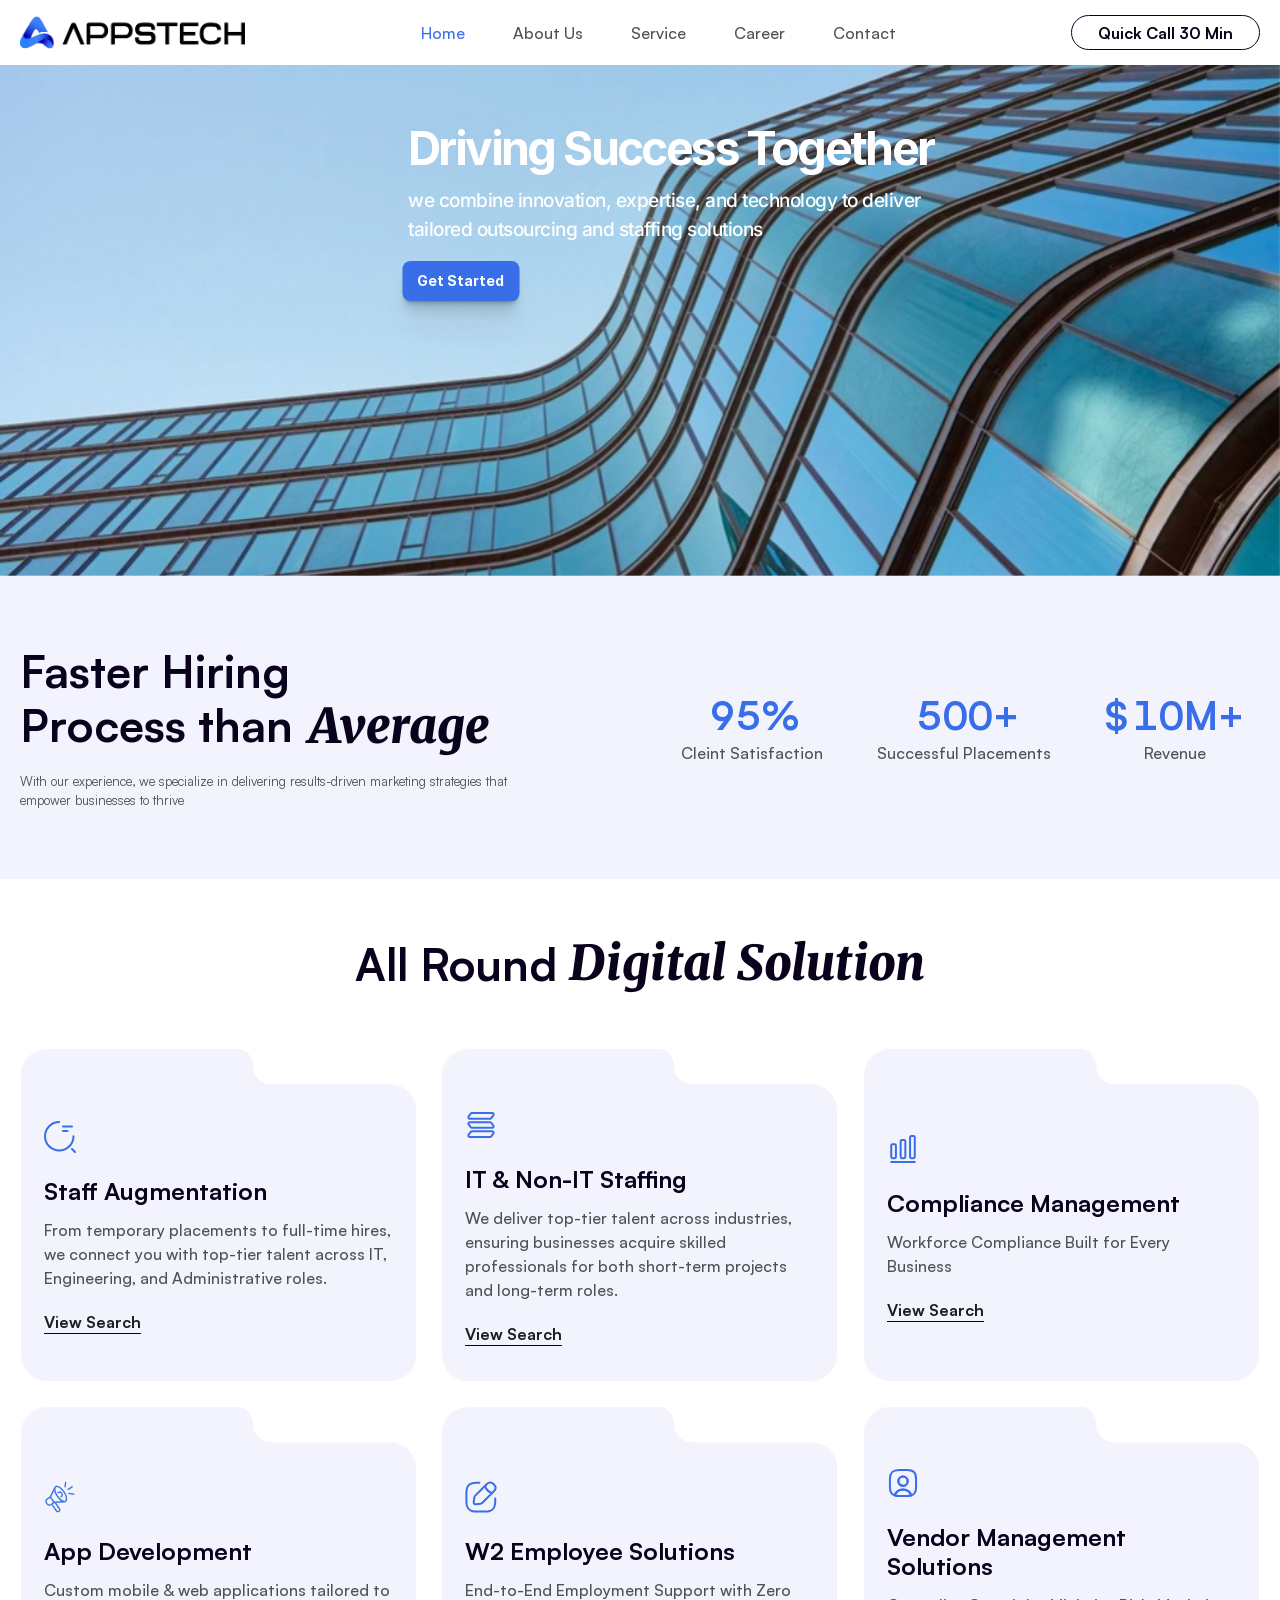
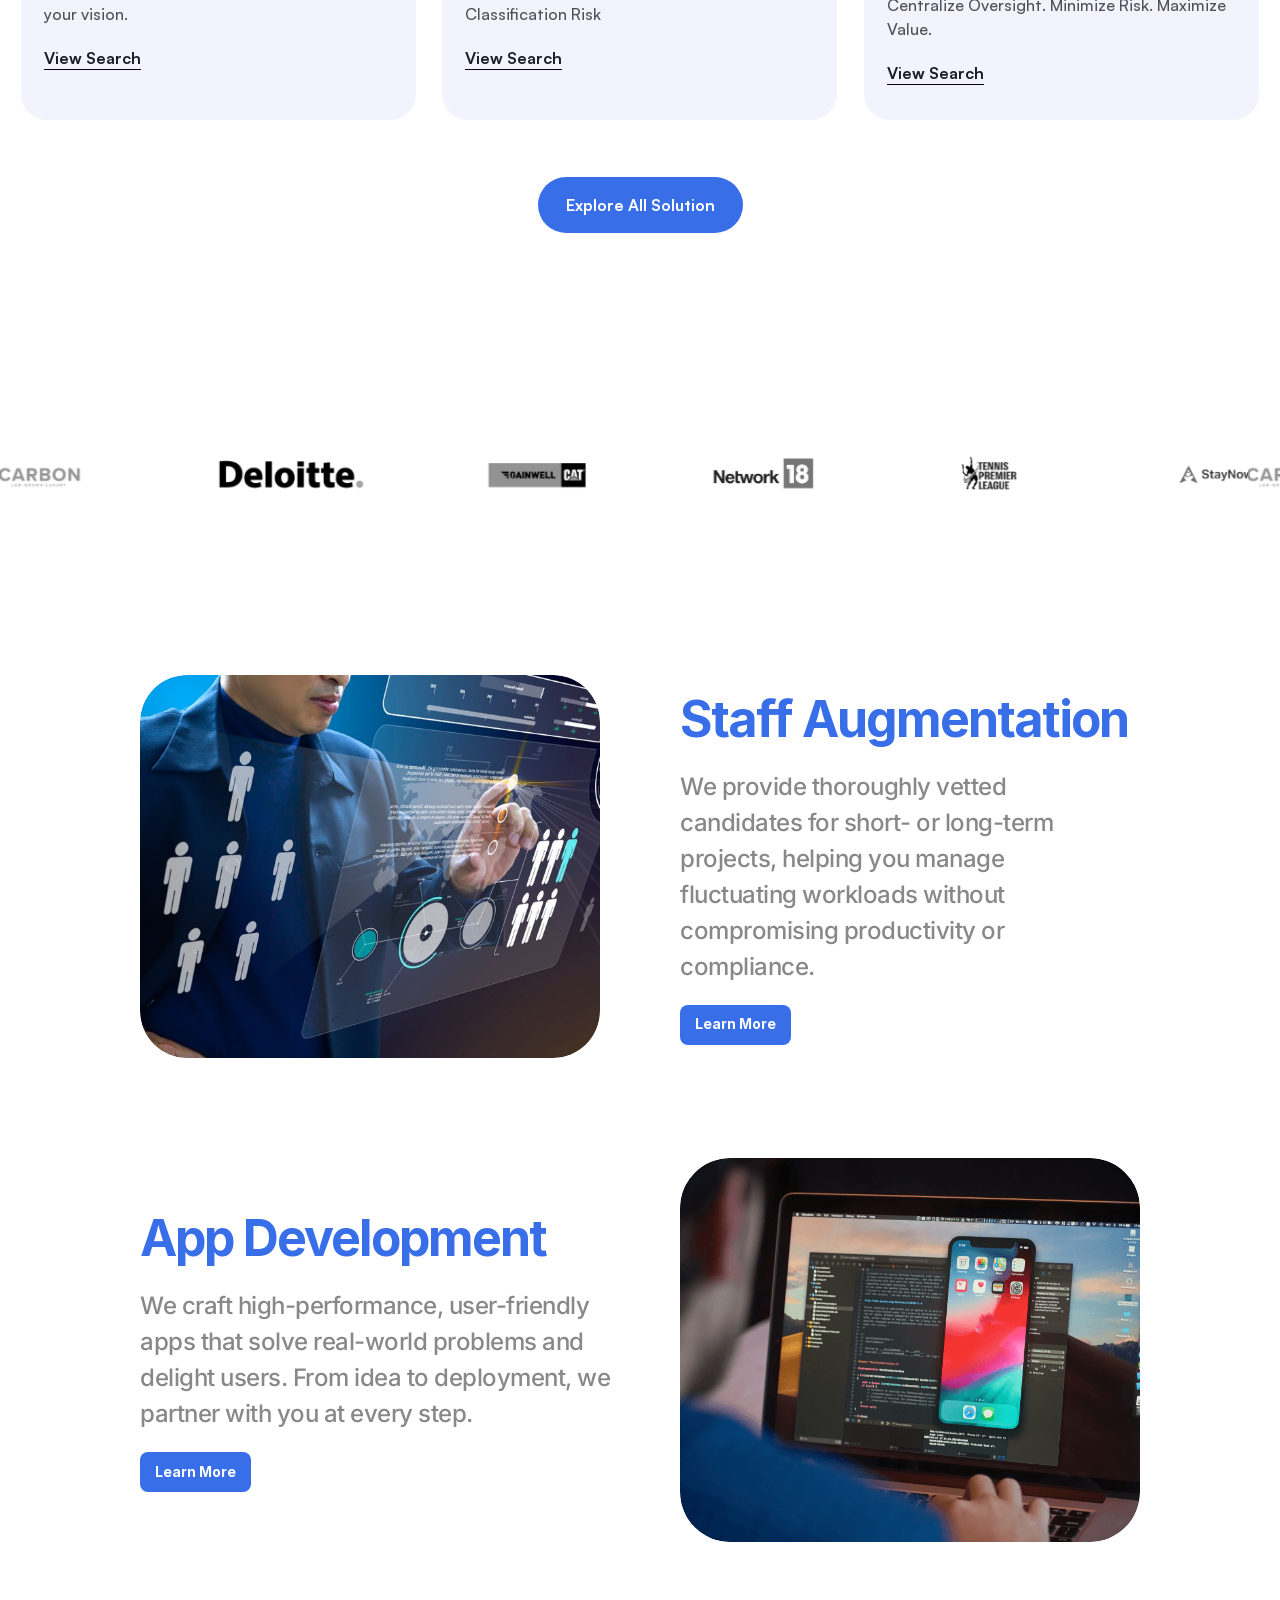
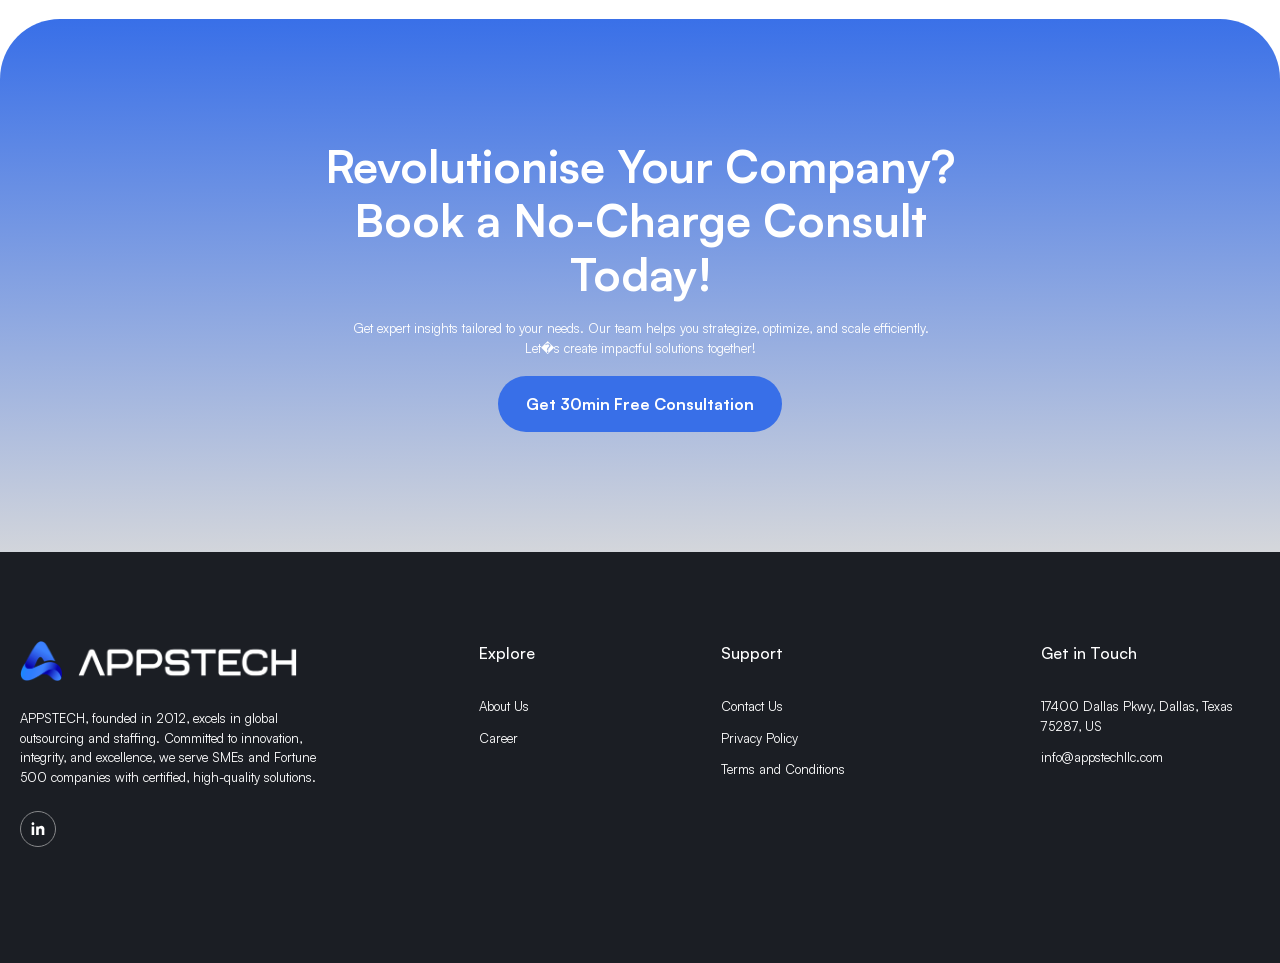
==== commit c972ae50: "Fix GitHub Pages internal routing" ====
--- a/index.html
+++ b/index.html
@@ -1,4 +1,4 @@
-﻿<!doctype html>
+<!doctype html>
 <html lang="en">
 <head>
     <meta charset="utf-8">
@@ -23,7 +23,7 @@
     <meta name="twitter:title" content="AppsTech">
     <meta name="twitter:description" content="Cutting-Edge RPO, KPO, BPO, and Staffing Solutions. Streamline operations, reduce costs, and scale smarter with AppsTech.">
     
-    <meta name="robots" content="max-image-preview:large"><link rel="canonical" href="/"><meta property="og:url" content="/"><style data-framer-breakpoint-css>@media(min-width: 1200px){.hidden-72rtr7{display:none!important}}@media(min-width: 768px) and (max-width: 1199px){.hidden-a2gpv4{display:none!important}}@media(max-width: 767px){.hidden-1hf11hh{display:none!important}}</style><style data-framer-css-ssr-minified data-framer-components="framer-lib-cursors-host framer-Wq5kf PropertyOverrides framer-wiTRS framer-kdEns framer-peKC7 framer-5uHYU framer-xMnRO framer-BokbI framer-N7v8C framer-IHV3O framer-WxFdW framer-lDhH7 framer-5fr9W framer-sMD7V">html,body,#main{margin:0;padding:0;box-sizing:border-box}:root{-webkit-font-smoothing:antialiased;-moz-osx-font-smoothing:grayscale}*{box-sizing:border-box;-webkit-font-smoothing:inherit}h1,h2,h3,h4,h5,h6,p,figure{margin:0}body,input,textarea,select,button{font-size:12px;font-family:sans-serif}body{--token-5ff00641-a1da-4cda-8f1b-386c104ed598: rgb(56, 111, 232);--token-6261d636-952c-4dfb-a955-0dea5e397c16: rgb(15, 14, 14);--token-b5c8240e-e4da-4652-8851-5e536d386795: rgb(242, 243, 252);--token-6b68f89d-51e6-4f15-a5b8-a68196687447: rgb(242, 243, 252);--token-024dd906-d252-4bfd-8a84-802b8bdc641f: rgb(56, 111, 232);--token-55a343e8-afe2-46e9-9eb8-add7ee6987cf: rgb(78, 82, 85);--token-335ff9c3-884a-407b-b342-ef0e7d5237de: rgb(27, 30, 36);--token-c662a1e3-f26c-4856-8b8d-29e1b38b74b2: rgb(10, 1, 28);--token-5f387a4e-2844-43af-bcb7-2fa7dc2f8146: rgb(255, 255, 255);--token-16441161-fd12-4a26-85fb-0fc2fc016a06: rgb(249, 248, 253);--token-c1f50241-05da-45e6-8bb1-bc3fb9a6335c: rgb(231, 231, 232);--token-0ce06e4d-7da0-4d13-9e22-65617182f27d: rgb(207, 208, 209);--token-730ee856-1d6c-4ad5-8788-e5ab83133b98: rgb(160, 161, 163);--token-29bd5d87-dbe2-4d32-832b-d86c47223838: rgb(136, 137, 139);--token-40897d0d-5ff8-4c71-a660-f44971f4da13: rgb(0, 0, 0);--token-c51c9085-65ef-4e1e-923d-bc07e3c105bc: rgb(56, 111, 232);--token-92c5bc4c-f58a-4596-9e89-d772c005e4aa: rgb(222, 236, 255)}@font-face{font-family:Inter;font-style:normal;font-weight:500;font-display:swap;src:url(./assets/external/fonts.gstatic.com/s/inter/v19/UcCO3FwrK3iLTeHuS_nVMrMxCp50SjIw2boKoduKmMEVuI6fAZJhiI2B.woff2) format("woff2");unicode-range:U+0460-052F,U+1C80-1C8A,U+20B4,U+2DE0-2DFF,U+A640-A69F,U+FE2E-FE2F}@font-face{font-family:Inter;font-style:normal;font-weight:500;font-display:swap;src:url(./assets/external/fonts.gstatic.com/s/inter/v19/UcCO3FwrK3iLTeHuS_nVMrMxCp50SjIw2boKoduKmMEVuI6fAZthiI2B.woff2) format("woff2");unicode-range:U+0301,U+0400-045F,U+0490-0491,U+04B0-04B1,U+2116}@font-face{font-family:Inter;font-style:normal;font-weight:500;font-display:swap;src:url(./assets/external/fonts.gstatic.com/s/inter/v19/UcCO3FwrK3iLTeHuS_nVMrMxCp50SjIw2boKoduKmMEVuI6fAZNhiI2B.woff2) format("woff2");unicode-range:U+1F00-1FFF}@font-face{font-family:Inter;font-style:normal;font-weight:500;font-display:swap;src:url(./assets/external/fonts.gstatic.com/s/inter/v19/UcCO3FwrK3iLTeHuS_nVMrMxCp50SjIw2boKoduKmMEVuI6fAZxhiI2B.woff2) format("woff2");unicode-range:U+0370-0377,U+037A-037F,U+0384-038A,U+038C,U+038E-03A1,U+03A3-03FF}@font-face{font-family:Inter;font-style:normal;font-weight:500;font-display:swap;src:url(./assets/external/fonts.gstatic.com/s/inter/v19/UcCO3FwrK3iLTeHuS_nVMrMxCp50SjIw2boKoduKmMEVuI6fAZBhiI2B.woff2) format("woff2");unicode-range:U+0102-0103,U+0110-0111,U+0128-0129,U+0168-0169,U+01A0-01A1,U+01AF-01B0,U+0300-0301,U+0303-0304,U+0308-0309,U+0323,U+0329,U+1EA0-1EF9,U+20AB}@font-face{font-family:Inter;font-style:normal;font-weight:500;font-display:swap;src:url(./assets/external/fonts.gstatic.com/s/inter/v19/UcCO3FwrK3iLTeHuS_nVMrMxCp50SjIw2boKoduKmMEVuI6fAZFhiI2B.woff2) format("woff2");unicode-range:U+0100-02BA,U+02BD-02C5,U+02C7-02CC,U+02CE-02D7,U+02DD-02FF,U+0304,U+0308,U+0329,U+1D00-1DBF,U+1E00-1E9F,U+1EF2-1EFF,U+2020,U+20A0-20AB,U+20AD-20C0,U+2113,U+2C60-2C7F,U+A720-A7FF}@font-face{font-family:Inter;font-style:normal;font-weight:500;font-display:swap;src:url(./assets/external/fonts.gstatic.com/s/inter/v19/UcCO3FwrK3iLTeHuS_nVMrMxCp50SjIw2boKoduKmMEVuI6fAZ9hiA.woff2) format("woff2");unicode-range:U+0000-00FF,U+0131,U+0152-0153,U+02BB-02BC,U+02C6,U+02DA,U+02DC,U+0304,U+0308,U+0329,U+2000-206F,U+20AC,U+2122,U+2191,U+2193,U+2212,U+2215,U+FEFF,U+FFFD}@font-face{font-family:Merriweather;font-style:italic;font-weight:900;font-stretch:100%;font-display:block;src:url(./assets/external/fonts.gstatic.com/s/merriweather/v31/u-4B0qyriQwlOrhSvowK_l5-eTxCVx0ZbwLvKH2Gk9hLmp0v5yA-xXPqCzLvPee1XYk_XSf-FmRrV236AvHqYQ.woff2) format("woff2");unicode-range:U+0460-052F,U+1C80-1C8A,U+20B4,U+2DE0-2DFF,U+A640-A69F,U+FE2E-FE2F}@font-face{font-family:Merriweather;font-style:italic;font-weight:900;font-stretch:100%;font-display:block;src:url(./assets/external/fonts.gstatic.com/s/merriweather/v31/u-4B0qyriQwlOrhSvowK_l5-eTxCVx0ZbwLvKH2Gk9hLmp0v5yA-xXPqCzLvPee1XYk_XSf-FmRrV23zAvHqYQ.woff2) format("woff2");unicode-range:U+0301,U+0400-045F,U+0490-0491,U+04B0-04B1,U+2116}@font-face{font-family:Merriweather;font-style:italic;font-weight:900;font-stretch:100%;font-display:block;src:url(./assets/external/fonts.gstatic.com/s/merriweather/v31/u-4B0qyriQwlOrhSvowK_l5-eTxCVx0ZbwLvKH2Gk9hLmp0v5yA-xXPqCzLvPee1XYk_XSf-FmRrV234AvHqYQ.woff2) format("woff2");unicode-range:U+0102-0103,U+0110-0111,U+0128-0129,U+0168-0169,U+01A0-01A1,U+01AF-01B0,U+0300-0301,U+0303-0304,U+0308-0309,U+0323,U+0329,U+1EA0-1EF9,U+20AB}@font-face{font-family:Merriweather;font-style:italic;font-weight:900;font-stretch:100%;font-display:block;src:url(./assets/external/fonts.gstatic.com/s/merriweather/v31/u-4B0qyriQwlOrhSvowK_l5-eTxCVx0ZbwLvKH2Gk9hLmp0v5yA-xXPqCzLvPee1XYk_XSf-FmRrV235AvHqYQ.woff2) format("woff2");unicode-range:U+0100-02BA,U+02BD-02C5,U+02C7-02CC,U+02CE-02D7,U+02DD-02FF,U+0304,U+0308,U+0329,U+1D00-1DBF,U+1E00-1E9F,U+1EF2-1EFF,U+2020,U+20A0-20AB,U+20AD-20C0,U+2113,U+2C60-2C7F,U+A720-A7FF}@font-face{font-family:Merriweather;font-style:italic;font-weight:900;font-stretch:100%;font-display:block;src:url(./assets/external/fonts.gstatic.com/s/merriweather/v31/u-4B0qyriQwlOrhSvowK_l5-eTxCVx0ZbwLvKH2Gk9hLmp0v5yA-xXPqCzLvPee1XYk_XSf-FmRrV233AvE.woff2) format("woff2");unicode-range:U+0000-00FF,U+0131,U+0152-0153,U+02BB-02BC,U+02C6,U+02DA,U+02DC,U+0304,U+0308,U+0329,U+2000-206F,U+20AC,U+2122,U+2191,U+2193,U+2212,U+2215,U+FEFF,U+FFFD}@font-face{font-family:Inter;src:url(./assets/external/framerusercontent.com/assets/5vvr9Vy74if2I6bQbJvbw7SY1pQ.woff2);font-display:swap;font-style:normal;font-weight:400;unicode-range:U+0460-052F,U+1C80-1C88,U+20B4,U+2DE0-2DFF,U+A640-A69F,U+FE2E-FE2F}@font-face{font-family:Inter;src:url(./assets/external/framerusercontent.com/assets/EOr0mi4hNtlgWNn9if640EZzXCo.woff2);font-display:swap;font-style:normal;font-weight:400;unicode-range:U+0301,U+0400-045F,U+0490-0491,U+04B0-04B1,U+2116}@font-face{font-family:Inter;src:url(./assets/external/framerusercontent.com/assets/Y9k9QrlZAqio88Klkmbd8VoMQc.woff2);font-display:swap;font-style:normal;font-weight:400;unicode-range:U+1F00-1FFF}@font-face{font-family:Inter;src:url(./assets/external/framerusercontent.com/assets/OYrD2tBIBPvoJXiIHnLoOXnY9M.woff2);font-display:swap;font-style:normal;font-weight:400;unicode-range:U+0370-03FF}@font-face{font-family:Inter;src:url(./assets/external/framerusercontent.com/assets/JeYwfuaPfZHQhEG8U5gtPDZ7WQ.woff2);font-display:swap;font-style:normal;font-weight:400;unicode-range:U+0100-024F,U+0259,U+1E00-1EFF,U+2020,U+20A0-20AB,U+20AD-20CF,U+2113,U+2C60-2C7F,U+A720-A7FF}@font-face{font-family:Inter;src:url(./assets/external/framerusercontent.com/assets/vQyevYAyHtARFwPqUzQGpnDs.woff2);font-display:swap;font-style:normal;font-weight:400;unicode-range:U+0000-00FF,U+0131,U+0152-0153,U+02BB-02BC,U+02C6,U+02DA,U+02DC,U+2000-206F,U+2074,U+20AC,U+2122,U+2191,U+2193,U+2212,U+2215,U+FEFF,U+FFFD}@font-face{font-family:Inter;src:url(./assets/external/framerusercontent.com/assets/b6Y37FthZeALduNqHicBT6FutY.woff2);font-display:swap;font-style:normal;font-weight:400;unicode-range:U+0102-0103,U+0110-0111,U+0128-0129,U+0168-0169,U+01A0-01A1,U+01AF-01B0,U+1EA0-1EF9,U+20AB}@font-face{font-family:Inter;src:url(./assets/external/framerusercontent.com/assets/DpPBYI0sL4fYLgAkX8KXOPVt7c.woff2);font-display:swap;font-style:normal;font-weight:700;unicode-range:U+0460-052F,U+1C80-1C88,U+20B4,U+2DE0-2DFF,U+A640-A69F,U+FE2E-FE2F}@font-face{font-family:Inter;src:url(./assets/external/framerusercontent.com/assets/4RAEQdEOrcnDkhHiiCbJOw92Lk.woff2);font-display:swap;font-style:normal;font-weight:700;unicode-range:U+0301,U+0400-045F,U+0490-0491,U+04B0-04B1,U+2116}@font-face{font-family:Inter;src:url(./assets/external/framerusercontent.com/assets/1K3W8DizY3v4emK8Mb08YHxTbs.woff2);font-display:swap;font-style:normal;font-weight:700;unicode-range:U+1F00-1FFF}@font-face{font-family:Inter;src:url(./assets/external/framerusercontent.com/assets/tUSCtfYVM1I1IchuyCwz9gDdQ.woff2);font-display:swap;font-style:normal;font-weight:700;unicode-range:U+0370-03FF}@font-face{font-family:Inter;src:url(./assets/external/framerusercontent.com/assets/VgYFWiwsAC5OYxAycRXXvhze58.woff2);font-display:swap;font-style:normal;font-weight:700;unicode-range:U+0100-024F,U+0259,U+1E00-1EFF,U+2020,U+20A0-20AB,U+20AD-20CF,U+2113,U+2C60-2C7F,U+A720-A7FF}@font-face{font-family:Inter;src:url(./assets/external/framerusercontent.com/assets/DXD0Q7LSl7HEvDzucnyLnGBHM.woff2);font-display:swap;font-style:normal;font-weight:700;unicode-range:U+0000-00FF,U+0131,U+0152-0153,U+02BB-02BC,U+02C6,U+02DA,U+02DC,U+2000-206F,U+2074,U+20AC,U+2122,U+2191,U+2193,U+2212,U+2215,U+FEFF,U+FFFD}@font-face{font-family:Inter;src:url(./assets/external/framerusercontent.com/assets/GIryZETIX4IFypco5pYZONKhJIo.woff2);font-display:swap;font-style:normal;font-weight:700;unicode-range:U+0102-0103,U+0110-0111,U+0128-0129,U+0168-0169,U+01A0-01A1,U+01AF-01B0,U+1EA0-1EF9,U+20AB}@font-face{font-family:Inter;src:url(./assets/external/framerusercontent.com/assets/H89BbHkbHDzlxZzxi8uPzTsp90.woff2);font-display:swap;font-style:italic;font-weight:700;unicode-range:U+0460-052F,U+1C80-1C88,U+20B4,U+2DE0-2DFF,U+A640-A69F,U+FE2E-FE2F}@font-face{font-family:Inter;src:url(./assets/external/framerusercontent.com/assets/u6gJwDuwB143kpNK1T1MDKDWkMc.woff2);font-display:swap;font-style:italic;font-weight:700;unicode-range:U+0301,U+0400-045F,U+0490-0491,U+04B0-04B1,U+2116}@font-face{font-family:Inter;src:url(./assets/external/framerusercontent.com/assets/43sJ6MfOPh1LCJt46OvyDuSbA6o.woff2);font-display:swap;font-style:italic;font-weight:700;unicode-range:U+1F00-1FFF}@font-face{font-family:Inter;src:url(./assets/external/framerusercontent.com/assets/wccHG0r4gBDAIRhfHiOlq6oEkqw.woff2);font-display:swap;font-style:italic;font-weight:700;unicode-range:U+0370-03FF}@font-face{font-family:Inter;src:url(./assets/external/framerusercontent.com/assets/WZ367JPwf9bRW6LdTHN8rXgSjw.woff2);font-display:swap;font-style:italic;font-weight:700;unicode-range:U+0100-024F,U+0259,U+1E00-1EFF,U+2020,U+20A0-20AB,U+20AD-20CF,U+2113,U+2C60-2C7F,U+A720-A7FF}@font-face{font-family:Inter;src:url(./assets/external/framerusercontent.com/assets/QxmhnWTzLtyjIiZcfaLIJ8EFBXU.woff2);font-display:swap;font-style:italic;font-weight:700;unicode-range:U+0000-00FF,U+0131,U+0152-0153,U+02BB-02BC,U+02C6,U+02DA,U+02DC,U+2000-206F,U+2074,U+20AC,U+2122,U+2191,U+2193,U+2212,U+2215,U+FEFF,U+FFFD}@font-face{font-family:Inter;src:url(./assets/external/framerusercontent.com/assets/2A4Xx7CngadFGlVV4xrO06OBHY.woff2);font-display:swap;font-style:italic;font-weight:700;unicode-range:U+0102-0103,U+0110-0111,U+0128-0129,U+0168-0169,U+01A0-01A1,U+01AF-01B0,U+1EA0-1EF9,U+20AB}@font-face{font-family:Inter;src:url(./assets/external/framerusercontent.com/assets/CfMzU8w2e7tHgF4T4rATMPuWosA.woff2);font-display:swap;font-style:italic;font-weight:400;unicode-range:U+0460-052F,U+1C80-1C88,U+20B4,U+2DE0-2DFF,U+A640-A69F,U+FE2E-FE2F}@font-face{font-family:Inter;src:url(./assets/external/framerusercontent.com/assets/867QObYax8ANsfX4TGEVU9YiCM.woff2);font-display:swap;font-style:italic;font-weight:400;unicode-range:U+0301,U+0400-045F,U+0490-0491,U+04B0-04B1,U+2116}@font-face{font-family:Inter;src:url(./assets/external/framerusercontent.com/assets/Oyn2ZbENFdnW7mt2Lzjk1h9Zb9k.woff2);font-display:swap;font-style:italic;font-weight:400;unicode-range:U+1F00-1FFF}@font-face{font-family:Inter;src:url(./assets/external/framerusercontent.com/assets/cdAe8hgZ1cMyLu9g005pAW3xMo.woff2);font-display:swap;font-style:italic;font-weight:400;unicode-range:U+0370-03FF}@font-face{font-family:Inter;src:url(./assets/external/framerusercontent.com/assets/DOfvtmE1UplCq161m6Hj8CSQYg.woff2);font-display:swap;font-style:italic;font-weight:400;unicode-range:U+0100-024F,U+0259,U+1E00-1EFF,U+2020,U+20A0-20AB,U+20AD-20CF,U+2113,U+2C60-2C7F,U+A720-A7FF}@font-face{font-family:Inter;src:url(./assets/external/framerusercontent.com/assets/vFzuJY0c65av44uhEKB6vyjFMg.woff2);font-display:swap;font-style:italic;font-weight:400;unicode-range:U+0000-00FF,U+0131,U+0152-0153,U+02BB-02BC,U+02C6,U+02DA,U+02DC,U+2000-206F,U+2074,U+20AC,U+2122,U+2191,U+2193,U+2212,U+2215,U+FEFF,U+FFFD}@font-face{font-family:Inter;src:url(./assets/external/framerusercontent.com/assets/tKtBcDnBMevsEEJKdNGhhkLzYo.woff2);font-display:swap;font-style:italic;font-weight:400;unicode-range:U+0102-0103,U+0110-0111,U+0128-0129,U+0168-0169,U+01A0-01A1,U+01AF-01B0,U+1EA0-1EF9,U+20AB}@font-face{font-family:Satoshi;src:url(./assets/external/framerusercontent.com/third-party-assets/fontshare/wf/P2LQKHE6KA6ZP4AAGN72KDWMHH6ZH3TA/ZC32TK2P7FPS5GFTL46EU6KQJA24ZYDB/7AHDUZ4A7LFLVFUIFSARGIWCRQJHISQP.woff2);font-display:swap;font-style:normal;font-weight:500}@font-face{font-family:Satoshi;src:url(./assets/external/framerusercontent.com/third-party-assets/fontshare/wf/LAFFD4SDUCDVQEXFPDC7C53EQ4ZELWQI/PXCT3G6LO6ICM5I3NTYENYPWJAECAWDD/GHM6WVH6MILNYOOCXHXB5GTSGNTMGXZR.woff2);font-display:swap;font-style:normal;font-weight:700}@font-face{font-family:Satoshi;src:url(./assets/external/framerusercontent.com/third-party-assets/fontshare/wf/CDEBEFT2R7XKNGXSBBLZGMY4MMHZG75P/HEVKDGQCYDZ7Z6CDVR2ZQGBCTUD6ZARH/BKWEE3VKGTFABE37K2DTH625VUSN2N35.woff2);font-display:swap;font-style:italic;font-weight:700}@font-face{font-family:Satoshi;src:url(./assets/external/framerusercontent.com/third-party-assets/fontshare/wf/NID3I7RITWZSKXRCJGOCMP5NOADJK6IG/2HLHGD7OBTWCOHW64YXOE5KFXHU4KJHM/ZHME2QIRFR7UPJ47NLY27RCAFY44CKZJ.woff2);font-display:swap;font-style:italic;font-weight:500}@font-face{font-family:Satoshi;src:url(./assets/external/framerusercontent.com/third-party-assets/fontshare/wf/NHPGVFYUXYXE33DZ75OIT4JFGHITX5PE/PSUTMASCDJTVPERDYJZPN23BVUFUCQIF/J64QX5IPOHK56I2KYUNBQ5M2XWZEYKYX.woff2);font-display:block;font-style:normal;font-weight:900}@font-face{font-family:Satoshi;src:url(./assets/external/framerusercontent.com/third-party-assets/fontshare/wf/5ICO57VJIN252OT5L2KLEIPW754DTLAO/ZU64SLR2IEO66N27IVY5Z6JJJRTJECJK/TCTRLNEXANFIGSFCZTGQL7PZ5362GYK6.woff2);font-display:block;font-style:italic;font-weight:900}@font-face{font-family:Satoshi;src:url(./assets/external/framerusercontent.com/third-party-assets/fontshare/wf/TTX2Z3BF3P6Y5BQT3IV2VNOK6FL22KUT/7QYRJOI3JIMYHGY6CH7SOIFRQLZOLNJ6/KFIAZD4RUMEZIYV6FQ3T3GP5PDBDB6JY.woff2);font-display:swap;font-style:normal;font-weight:400}@font-face{font-family:Satoshi;src:url(./assets/external/framerusercontent.com/third-party-assets/fontshare/wf/MPIFA4B3XXRNY2MJDGP6GOOOAF6EOCLO/W5E4ZFYPJ3V6JKMBGHB6YMITK6EWS2XA/QOMBWPST76ICDYF6WOBS7SQ7RBT67QW2.woff2);font-display:swap;font-style:italic;font-weight:400}@font-face{font-family:Inter Placeholder;src:local("Arial");ascent-override:89.79%;descent-override:22.36%;line-gap-override:0%;size-adjust:107.89%}@font-face{font-family:Satoshi Placeholder;src:local("Arial");ascent-override:102.23%;descent-override:24.29%;line-gap-override:10.12%;size-adjust:98.8%}body{--framer-will-change-override: none}@supports (background: -webkit-named-image(i)) and (not (grid-template-rows: subgrid)){body{--framer-will-change-override: transform}}[data-framer-component-type]{position:absolute}[data-framer-component-type=Text]{cursor:inherit}[data-framer-component-text-autosized] *{white-space:pre}[data-framer-component-type=Text]>*{text-align:var(--framer-text-alignment, start)}[data-framer-component-type=Text] span span,[data-framer-component-type=Text] p span,[data-framer-component-type=Text] h1 span,[data-framer-component-type=Text] h2 span,[data-framer-component-type=Text] h3 span,[data-framer-component-type=Text] h4 span,[data-framer-component-type=Text] h5 span,[data-framer-component-type=Text] h6 span{display:block}[data-framer-component-type=Text] span span span,[data-framer-component-type=Text] p span span,[data-framer-component-type=Text] h1 span span,[data-framer-component-type=Text] h2 span span,[data-framer-component-type=Text] h3 span span,[data-framer-component-type=Text] h4 span span,[data-framer-component-type=Text] h5 span span,[data-framer-component-type=Text] h6 span span{display:unset}[data-framer-component-type=Text] div div span,[data-framer-component-type=Text] a div span,[data-framer-component-type=Text] span span span,[data-framer-component-type=Text] p span span,[data-framer-component-type=Text] h1 span span,[data-framer-component-type=Text] h2 span span,[data-framer-component-type=Text] h3 span span,[data-framer-component-type=Text] h4 span span,[data-framer-component-type=Text] h5 span span,[data-framer-component-type=Text] h6 span span,[data-framer-component-type=Text] a{font-family:var(--font-family);font-style:var(--font-style);font-weight:min(calc(var(--framer-font-weight-increase, 0) + var(--font-weight, 400)),900);color:var(--text-color);letter-spacing:var(--letter-spacing);font-size:var(--font-size);text-transform:var(--text-transform);text-decoration:var(--text-decoration);line-height:var(--line-height)}[data-framer-component-type=Text] div div span,[data-framer-component-type=Text] a div span,[data-framer-component-type=Text] span span span,[data-framer-component-type=Text] p span span,[data-framer-component-type=Text] h1 span span,[data-framer-component-type=Text] h2 span span,[data-framer-component-type=Text] h3 span span,[data-framer-component-type=Text] h4 span span,[data-framer-component-type=Text] h5 span span,[data-framer-component-type=Text] h6 span span,[data-framer-component-type=Text] a{--font-family: var(--framer-font-family);--font-style: var(--framer-font-style);--font-weight: var(--framer-font-weight);--text-color: var(--framer-text-color);--letter-spacing: var(--framer-letter-spacing);--font-size: var(--framer-font-size);--text-transform: var(--framer-text-transform);--text-decoration: var(--framer-text-decoration);--line-height: var(--framer-line-height)}[data-framer-component-type=Text] a,[data-framer-component-type=Text] a div span,[data-framer-component-type=Text] a span span span,[data-framer-component-type=Text] a p span span,[data-framer-component-type=Text] a h1 span span,[data-framer-component-type=Text] a h2 span span,[data-framer-component-type=Text] a h3 span span,[data-framer-component-type=Text] a h4 span span,[data-framer-component-type=Text] a h5 span span,[data-framer-component-type=Text] a h6 span span{--font-family: var(--framer-link-font-family, var(--framer-font-family));--font-style: var(--framer-link-font-style, var(--framer-font-style));--font-weight: var(--framer-link-font-weight, var(--framer-font-weight));--text-color: var(--framer-link-text-color, var(--framer-text-color));--font-size: var(--framer-link-font-size, var(--framer-font-size));--text-transform: var(--framer-link-text-transform, var(--framer-text-transform));--text-decoration: var(--framer-link-text-decoration, var(--framer-text-decoration))}[data-framer-component-type=Text] a:hover,[data-framer-component-type=Text] a div span:hover,[data-framer-component-type=Text] a span span span:hover,[data-framer-component-type=Text] a p span span:hover,[data-framer-component-type=Text] a h1 span span:hover,[data-framer-component-type=Text] a h2 span span:hover,[data-framer-component-type=Text] a h3 span span:hover,[data-framer-component-type=Text] a h4 span span:hover,[data-framer-component-type=Text] a h5 span span:hover,[data-framer-component-type=Text] a h6 span span:hover{--font-family: var(--framer-link-hover-font-family, var(--framer-link-font-family, var(--framer-font-family)));--font-style: var(--framer-link-hover-font-style, var(--framer-link-font-style, var(--framer-font-style)));--font-weight: var(--framer-link-hover-font-weight, var(--framer-link-font-weight, var(--framer-font-weight)));--text-color: var(--framer-link-hover-text-color, var(--framer-link-text-color, var(--framer-text-color)));--font-size: var(--framer-link-hover-font-size, var(--framer-link-font-size, var(--framer-font-size)));--text-transform: var(--framer-link-hover-text-transform, var(--framer-link-text-transform, var(--framer-text-transform)));--text-decoration: var(--framer-link-hover-text-decoration, var(--framer-link-text-decoration, var(--framer-text-decoration)))}[data-framer-component-type=Text].isCurrent a,[data-framer-component-type=Text].isCurrent a div span,[data-framer-component-type=Text].isCurrent a span span span,[data-framer-component-type=Text].isCurrent a p span span,[data-framer-component-type=Text].isCurrent a h1 span span,[data-framer-component-type=Text].isCurrent a h2 span span,[data-framer-component-type=Text].isCurrent a h3 span span,[data-framer-component-type=Text].isCurrent a h4 span span,[data-framer-component-type=Text].isCurrent a h5 span span,[data-framer-component-type=Text].isCurrent a h6 span span{--font-family: var(--framer-link-current-font-family, var(--framer-link-font-family, var(--framer-font-family)));--font-style: var(--framer-link-current-font-style, var(--framer-link-font-style, var(--framer-font-style)));--font-weight: var(--framer-link-current-font-weight, var(--framer-link-font-weight, var(--framer-font-weight)));--text-color: var(--framer-link-current-text-color, var(--framer-link-text-color, var(--framer-text-color)));--font-size: var(--framer-link-current-font-size, var(--framer-link-font-size, var(--framer-font-size)));--text-transform: var(--framer-link-current-text-transform, var(--framer-link-text-transform, var(--framer-text-transform)));--text-decoration: var(--framer-link-current-text-decoration, var(--framer-link-text-decoration, var(--framer-text-decoration)))}p.framer-text,div.framer-text,figure.framer-text,h1.framer-text,h2.framer-text,h3.framer-text,h4.framer-text,h5.framer-text,h6.framer-text,ol.framer-text,ul.framer-text{margin:0;padding:0}p.framer-text,div.framer-text,h1.framer-text,h2.framer-text,h3.framer-text,h4.framer-text,h5.framer-text,h6.framer-text,li.framer-text,ol.framer-text,ul.framer-text,span.framer-text:not([data-text-fill]){font-family:var(--framer-blockquote-font-family, var(--framer-font-family, Inter, Inter Placeholder, sans-serif));font-style:var(--framer-blockquote-font-style, var(--framer-font-style, normal));font-weight:var(--framer-blockquote-font-weight, var(--framer-font-weight, 400));color:var(--framer-blockquote-text-color, var(--framer-text-color, #000));font-size:calc(var(--framer-blockquote-font-size, var(--framer-font-size, 16px)) * var(--framer-font-size-scale, 1));letter-spacing:var(--framer-blockquote-letter-spacing, var(--framer-letter-spacing, 0));text-transform:var(--framer-blockquote-text-transform, var(--framer-text-transform, none));text-decoration:var(--framer-blockquote-text-decoration, var(--framer-text-decoration, none));line-height:var(--framer-blockquote-line-height, var(--framer-line-height, 1.2em));text-align:var(--framer-blockquote-text-alignment, var(--framer-text-alignment, start));-webkit-text-stroke-width:var(--framer-text-stroke-width, initial);-webkit-text-stroke-color:var(--framer-text-stroke-color, initial);-moz-font-feature-settings:var(--framer-font-open-type-features, initial);-webkit-font-feature-settings:var(--framer-font-open-type-features, initial);font-feature-settings:var(--framer-font-open-type-features, initial);font-variation-settings:var(--framer-font-variation-axes, normal);text-wrap:var(--framer-text-wrap-override, var(--framer-text-wrap))}@supports not (color: color(display-p3 1 1 1)){p.framer-text,div.framer-text,h1.framer-text,h2.framer-text,h3.framer-text,h4.framer-text,h5.framer-text,h6.framer-text,li.framer-text,ol.framer-text,ul.framer-text,span.framer-text:not([data-text-fill]){color:var(--framer-blockquote-text-color-rgb, var(--framer-blockquote-text-color, var(--framer-text-color-rgb, var(--framer-text-color, #000))));-webkit-text-stroke-color:var(--framer-text-stroke-color-rgb, var(--framer-text-stroke-color, initial))}}.framer-fit-text .framer-text{white-space:nowrap;white-space-collapse:preserve}strong.framer-text{font-family:var(--framer-blockquote-font-family-bold, var(--framer-font-family-bold));font-style:var(--framer-blockquote-font-style-bold, var(--framer-font-style-bold));font-weight:var(--framer-blockquote-font-weight-bold, var(--framer-font-weight-bold, bolder));font-variation-settings:var(--framer-blockquote-font-variation-axes-bold, var(--framer-font-variation-axes-bold))}em.framer-text{font-family:var(--framer-blockquote-font-family-italic, var(--framer-font-family-italic));font-style:var(--framer-blockquote-font-style-italic, var(--framer-font-style-italic, italic));font-weight:var(--framer-blockquote-font-weight-italic, var(--framer-font-weight-italic));font-variation-settings:var(--framer-blockquote-font-variation-axes-italic, var(--framer-font-variation-axes-italic))}em.framer-text>strong.framer-text{font-family:var(--framer-blockquote-font-family-bold-italic, var(--framer-font-family-bold-italic));font-style:var(--framer-blockquote-font-style-bold-italic, var(--framer-font-style-bold-italic, italic));font-weight:var(--framer-blockquote-font-weight-bold-italic, var(--framer-font-weight-bold-italic, bolder));font-variation-settings:var(--framer-blockquote-font-variation-axes-bold-italic, var(--framer-font-variation-axes-bold-italic))}p.framer-text:not(:first-child),div.framer-text:not(:first-child),h1.framer-text:not(:first-child),h2.framer-text:not(:first-child),h3.framer-text:not(:first-child),h4.framer-text:not(:first-child),h5.framer-text:not(:first-child),h6.framer-text:not(:first-child),ol.framer-text:not(:first-child),ul.framer-text:not(:first-child),blockquote.framer-text:not(:first-child),table.framer-text:not(:first-child),figure.framer-text:not(:first-child),.framer-image.framer-text:not(:first-child){margin-top:var(--framer-blockquote-paragraph-spacing, var(--framer-paragraph-spacing, 0))}li.framer-text>ul.framer-text:nth-child(2),li.framer-text>ol.framer-text:nth-child(2){margin-top:0}.framer-text[data-text-fill]{display:inline-block;background-clip:text;-webkit-background-clip:text;-webkit-text-fill-color:transparent;padding:max(0em,calc(calc(1.3em - var(--framer-blockquote-line-height, var(--framer-line-height, 1.3em))) / 2));margin:min(0em,calc(calc(1.3em - var(--framer-blockquote-line-height, var(--framer-line-height, 1.3em))) / -2))}code.framer-text,code.framer-text span.framer-text:not([data-text-fill]){font-family:var(--framer-code-font-family, var(--framer-font-family, Inter, Inter Placeholder, sans-serif));font-style:var(--framer-blockquote-font-style, var(--framer-code-font-style, var(--framer-font-style, normal)));font-weight:var(--framer-blockquote-font-weight, var(--framer-code-font-weight, var(--framer-font-weight, 400)));color:var(--framer-blockquote-text-color, var(--framer-code-text-color, var(--framer-text-color, #000)));font-size:calc(var(--framer-blockquote-font-size, var(--framer-font-size, 16px)) * var(--framer-font-size-scale, 1));letter-spacing:var(--framer-blockquote-letter-spacing, var(--framer-letter-spacing, 0));line-height:var(--framer-blockquote-line-height, var(--framer-line-height, 1.2em))}@supports not (color: color(display-p3 1 1 1)){code.framer-text,code.framer-text span.framer-text:not([data-text-fill]){color:var(--framer-blockquote-text-color-rgb, var(--framer-blockquote-text-color, var(--framer-code-text-color-rgb, var(--framer-code-text-color, var(--framer-text-color-rgb, var(--framer-text-color, #000))))))}}blockquote.framer-text{margin-block-start:initial;margin-block-end:initial;margin-inline-start:initial;margin-inline-end:initial;unicode-bidi:initial}a.framer-text,a.framer-text span.framer-text:not([data-text-fill]),span.framer-text[data-nested-link],span.framer-text[data-nested-link] span.framer-text:not([data-text-fill]){font-family:var(--framer-blockquote-font-family, var(--framer-link-font-family, var(--framer-font-family, Inter, Inter Placeholder, sans-serif)));font-style:var(--framer-blockquote-font-style, var(--framer-link-font-style, var(--framer-font-style, normal)));font-weight:var(--framer-blockquote-font-weight, var(--framer-link-font-weight, var(--framer-font-weight, 400)));color:var(--framer-blockquote-text-color, var(--framer-link-text-color, var(--framer-text-color, #000)));font-size:calc(var(--framer-blockquote-font-size, var(--framer-font-size, 16px)) * var(--framer-font-size-scale, 1));text-transform:var(--framer-blockquote-text-transform, var(--framer-link-text-transform, var(--framer-text-transform, none)));text-decoration:var(--framer-blockquote-text-decoration, var(--framer-link-text-decoration, var(--framer-text-decoration, none)));cursor:var(--framer-custom-cursors, pointer)}@supports not (color: color(display-p3 1 1 1)){a.framer-text,a.framer-text span.framer-text:not([data-text-fill]),span.framer-text[data-nested-link],span.framer-text[data-nested-link] span.framer-text:not([data-text-fill]){color:var(--framer-blockquote-text-color-rgb, var(--framer-blockquote-text-color, var(--framer-link-text-color-rgb, var(--framer-link-text-color, var(--framer-text-color-rgb, var(--framer-text-color, #000))))))}}code.framer-text a.framer-text,code.framer-text a.framer-text span.framer-text:not([data-text-fill]),code.framer-text span.framer-text[data-nested-link],code.framer-text span.framer-text[data-nested-link] span.framer-text:not([data-text-fill]){font-family:var(--framer-code-font-family, var(--framer-font-family, Inter, Inter Placeholder, sans-serif));font-style:var(--framer-blockquote-font-style, var(--framer-code-font-style, var(--framer-font-style, normal)));font-weight:var(--framer-blockquote-font-weight, var(--framer-code-font-weight, var(--framer-font-weight, 400)));color:var(--framer-blockquote-text-color, var(--framer-link-text-color, var(--framer-code-text-color, var(--framer-text-color, #000))));font-size:calc(var(--framer-blockquote-font-size, var(--framer-font-size, 16px)) * var(--framer-font-size-scale, 1))}@supports not (color: color(display-p3 1 1 1)){code.framer-text a.framer-text,code.framer-text a.framer-text span.framer-text:not([data-text-fill]),code.framer-text span.framer-text[data-nested-link],code.framer-text span.framer-text[data-nested-link] span.framer-text:not([data-text-fill]){color:var(--framer-blockquote-text-color-rgb, var(--framer-blockquote-text-color, var(--framer-link-text-color-rgb, var(--framer-link-text-color, var(--framer-code-text-color-rgb, var(--framer-code-text-color, var(--framer-text-color-rgb, var(--framer-text-color, #000))))))))}}a.framer-text:hover,a.framer-text:hover span.framer-text:not([data-text-fill]),span.framer-text[data-nested-link]:hover,span.framer-text[data-nested-link]:hover span.framer-text:not([data-text-fill]){font-family:var(--framer-link-hover-font-family, var(--framer-blockquote-font-family, var(--framer-link-font-family, var(--framer-font-family, Inter, Inter Placeholder, sans-serif))));font-style:var(--framer-link-hover-font-style, var(--framer-blockquote-font-style, var(--framer-link-font-style, var(--framer-font-style, normal))));font-weight:var(--framer-link-hover-font-weight, var(--framer-blockquote-font-weight, var(--framer-link-font-weight, var(--framer-font-weight, 400))));color:var(--framer-link-hover-text-color, var(--framer-blockquote-text-color, var(--framer-link-text-color, var(--framer-text-color, #000))));font-size:calc(var(--framer-link-hover-font-size, var(--framer-blockquote-font-size, var(--framer-font-size, 16px))) * var(--framer-font-size-scale, 1));text-transform:var(--framer-link-hover-text-transform, var(--framer-blockquote-text-transform, var(--framer-link-text-transform, var(--framer-text-transform, none))));text-decoration:var(--framer-link-hover-text-decoration, var(--framer-blockquote-text-decoration, var(--framer-link-text-decoration, var(--framer-text-decoration, none))))}@supports not (color: color(display-p3 1 1 1)){a.framer-text:hover,a.framer-text:hover span.framer-text:not([data-text-fill]),span.framer-text[data-nested-link]:hover,span.framer-text[data-nested-link]:hover span.framer-text:not([data-text-fill]){color:var(--framer-link-hover-text-color-rgb, var(--framer-link-hover-text-color, var(--framer-blockquote-text-color-rgb, var(--framer-blockquote-text-color, var(--framer-link-text-color-rgb, var(--framer-link-text-color, var(--framer-text-color-rgb, var(--framer-text-color, #000))))))))}}code.framer-text a.framer-text:hover,code.framer-text a.framer-text:hover span.framer-text:not([data-text-fill]),code.framer-text span.framer-text[data-nested-link]:hover,code.framer-text span.framer-text[data-nested-link]:hover span.framer-text:not([data-text-fill]){font-family:var(var(--framer-code-font-family, var(--framer-font-family, Inter, Inter Placeholder, sans-serif)));font-style:var(--framer-blockquote-font-style, var(--framer-code-font-style, var(--framer-font-style, normal)));font-weight:var(--framer-blockquote-font-weight, var(--framer-code-font-weight, var(--framer-font-weight, 400)));color:var(--framer-link-hover-text-color, var(--framer-blockquote-text-color, var(--framer-link-text-color, var(--framer-code-text-color, var(--framer-text-color, #000)))));font-size:calc(var(--framer-link-hover-font-size, var(--framer-blockquote-font-size, var(--framer-link-font-size, var(--framer-font-size, 16px)))) * var(--framer-font-size-scale, 1))}@supports not (color: color(display-p3 1 1 1)){code.framer-text a.framer-text:hover,code.framer-text a.framer-text:hover span.framer-text:not([data-text-fill]),code.framer-text span.framer-text[data-nested-link]:hover,code.framer-text span.framer-text[data-nested-link]:hover span.framer-text:not([data-text-fill]){color:var(--framer-link-hover-text-color-rgb, var(--framer-link-hover-text-color, var(--framer-blockquote-text-color-rgb, var(--framer-blockquote-text-color, var(--framer-link-text-color-rgb, var(--framer-link-text-color, var(--framer-text-color-rgb, var(--framer-text-color, #000))))))))}}a.framer-text[data-framer-page-link-current],a.framer-text[data-framer-page-link-current] span.framer-text:not([data-text-fill]),span.framer-text[data-framer-page-link-current],span.framer-text[data-framer-page-link-current] span.framer-text:not([data-text-fill]){font-family:var(--framer-link-current-font-family, var(--framer-link-font-family, var(--framer-font-family, Inter, Inter Placeholder, sans-serif)));font-style:var(--framer-link-current-font-style, var(--framer-link-font-style, var(--framer-font-style, normal)));font-weight:var(--framer-link-current-font-weight, var(--framer-link-font-weight, var(--framer-font-weight, 400)));color:var(--framer-link-current-text-color, var(--framer-link-text-color, var(--framer-text-color, #000)));font-size:calc(var(--framer-link-current-font-size, var(--framer-link-font-size, var(--framer-font-size, 16px))) * var(--framer-font-size-scale, 1));text-transform:var(--framer-link-current-text-transform, var(--framer-link-text-transform, var(--framer-text-transform, none)));text-decoration:var(--framer-link-current-text-decoration, var(--framer-link-text-decoration, var(--framer-text-decoration, none)))}@supports not (color: color(display-p3 1 1 1)){a.framer-text[data-framer-page-link-current],a.framer-text[data-framer-page-link-current] span.framer-text:not([data-text-fill]),span.framer-text[data-framer-page-link-current],span.framer-text[data-framer-page-link-current] span.framer-text:not([data-text-fill]){color:var(--framer-link-current-text-color-rgb, var(--framer-link-current-text-color, var(--framer-link-text-color-rgb, var(--framer-link-text-color, var(--framer-text-color-rgb, var(--framer-text-color, #000))))))}}code.framer-text a.framer-text[data-framer-page-link-current],code.framer-text a.framer-text[data-framer-page-link-current] span.framer-text:not([data-text-fill]),code.framer-text span.framer-text[data-framer-page-link-current],code.framer-text span.framer-text[data-framer-page-link-current] span.framer-text:not([data-text-fill]){font-family:var(--framer-code-font-family, var(--framer-font-family, Inter, Inter Placeholder, sans-serif));font-style:var(--framer-code-font-style, var(--framer-font-style, normal));font-weight:var(--framer-code-font-weight, var(--framer-font-weight, 400));color:var(--framer-link-current-text-color, var(--framer-link-text-color, var(--framer-code-text-color, var(--framer-text-color, #000))));font-size:calc(var(--framer-link-current-font-size, var(--framer-link-font-size, var(--framer-font-size, 16px))) * var(--framer-font-size-scale, 1))}@supports not (color: color(display-p3 1 1 1)){code.framer-text a.framer-text[data-framer-page-link-current],code.framer-text a.framer-text[data-framer-page-link-current] span.framer-text:not([data-text-fill]),code.framer-text span.framer-text[data-framer-page-link-current],code.framer-text span.framer-text[data-framer-page-link-current] span.framer-text:not([data-text-fill]){color:var(--framer-link-current-text-color-rgb, var(--framer-link-current-text-color, var(--framer-link-text-color-rgb, var(--framer-link-text-color, var(--framer-code-text-color-rgb, var(--framer-code-text-color, var(--framer-text-color-rgb, var(--framer-text-color, #000))))))))}}a.framer-text[data-framer-page-link-current]:hover,a.framer-text[data-framer-page-link-current]:hover span.framer-text:not([data-text-fill]),span.framer-text[data-framer-page-link-current]:hover,span.framer-text[data-framer-page-link-current]:hover span.framer-text:not([data-text-fill]){font-family:var(--framer-link-hover-font-family, var(--framer-link-current-font-family, var(--framer-link-font-family, var(--framer-font-family, Inter, Inter Placeholder, sans-serif))));font-style:var(--framer-link-hover-font-style, var(--framer-link-current-font-style, var(--framer-link-font-style, var(--framer-font-style, normal))));font-weight:var(--framer-link-hover-font-weight, var(--framer-link-current-font-weight, var(--framer-link-font-weight, var(--framer-font-weight, 400))));color:var(--framer-link-hover-text-color, var(--framer-link-current-text-color, var(--framer-link-text-color, var(--framer-text-color, #000))));font-size:calc(var(--framer-link-hover-font-size, var(--framer-link-current-font-size, var(--framer-link-font-size, var(--framer-font-size, 16px)))) * var(--framer-font-size-scale, 1));text-transform:var(--framer-link-hover-text-transform, var(--framer-link-current-text-transform, var(--framer-link-text-transform, var(--framer-text-transform, none))));text-decoration:var(--framer-link-hover-text-decoration, var(--framer-link-current-text-decoration, var(--framer-link-text-decoration, var(--framer-text-decoration, none))))}@supports not (color: color(display-p3 1 1 1)){a.framer-text[data-framer-page-link-current]:hover,a.framer-text[data-framer-page-link-current]:hover span.framer-text:not([data-text-fill]),span.framer-text[data-framer-page-link-current]:hover,span.framer-text[data-framer-page-link-current]:hover span.framer-text:not([data-text-fill]){color:var(--framer-link-hover-text-color-rgb, var(--framer-link-hover-text-color, var(--framer-link-current-text-color-rgb, var(--framer-link-current-text-color, var(--framer-link-text-color-rgb, var(--framer-link-text-color, var(--framer-code-text-color-rgb, var(--framer-code-text-color, var(--framer-text-color-rgb, var(--framer-text-color, #000))))))))))}}code.framer-text a.framer-text[data-framer-page-link-current]:hover,code.framer-text a.framer-text[data-framer-page-link-current]:hover span.framer-text:not([data-text-fill]),code.framer-text span.framer-text[data-framer-page-link-current]:hover,code.framer-text span.framer-text[data-framer-page-link-current]:hover span.framer-text:not([data-text-fill]){font-family:var(--framer-code-font-family, var(--framer-font-family, Inter, Inter Placeholder, sans-serif));font-style:var(--framer-code-font-style, var(--framer-font-style, normal));font-weight:var(--framer-code-font-weight, var(--framer-font-weight, 400));color:var(--framer-link-hover-text-color, var(--framer-link-current-text-color, var(--framer-link-text-color, var(--framer-code-text-color, var(--framer-text-color, #000)))));font-size:calc(var(--framer-link-hover-font-size, var(--framer-link-current-font-size, var(--framer-link-font-size, var(--framer-font-size, 16px)))) * var(--framer-font-size-scale, 1))}@supports not (color: color(display-p3 1 1 1)){code.framer-text a.framer-text[data-framer-page-link-current]:hover,code.framer-text a.framer-text[data-framer-page-link-current]:hover span.framer-text:not([data-text-fill]),code.framer-text span.framer-text[data-framer-page-link-current]:hover,code.framer-text span.framer-text[data-framer-page-link-current]:hover span.framer-text:not([data-text-fill]){color:var(--framer-link-hover-text-color-rgb, var(--framer-link-hover-text-color, var(--framer-link-current-text-color-rgb, var(--framer-link-current-text-color, var(--framer-link-text-color-rgb, var(--framer-link-text-color, var(--framer-code-text-color-rgb, var(--framer-code-text-color, var(--framer-text-color-rgb, var(--framer-text-color, #000))))))))))}}.framer-image.framer-text{display:block;max-width:100%;height:auto}.text-styles-preset-reset.framer-text{--framer-font-family: Inter, Inter Placeholder, sans-serif;--framer-font-style: normal;--framer-font-weight: 500;--framer-text-color: #000;--framer-font-size: 16px;--framer-letter-spacing: 0;--framer-text-transform: none;--framer-text-decoration: none;--framer-line-height: 1.2em;--framer-text-alignment: start;--framer-font-open-type-features: normal}ol.framer-text{--list-style-type: decimal}ul.framer-text,ol.framer-text{padding-left:3ch;position:relative}li.framer-text{counter-increment:list-item;list-style:none}ol.framer-text>li.framer-text:before{position:absolute;left:0;content:counter(list-item,var(--list-style-type)) ".";font-variant-numeric:tabular-nums}ol.framer-text>li.framer-text:nth-last-child(n+100),ol.framer-text>li.framer-text:nth-last-child(n+100)~li{padding-left:1ch}ol.framer-text>li.framer-text:nth-last-child(n+1000),ol.framer-text>li.framer-text:nth-last-child(n+1000)~li{padding-left:2ch}ol.framer-text>li.framer-text:nth-last-child(n+10000),ol.framer-text>li.framer-text:nth-last-child(n+10000)~li{padding-left:3ch}ol.framer-text>li.framer-text:nth-last-child(n+100000),ol.framer-text>li.framer-text:nth-last-child(n+100000)~li{padding-left:4ch}ol.framer-text>li.framer-text:nth-last-child(n+1000000),ol.framer-text>li.framer-text:nth-last-child(n+1000000)~li{padding-left:5ch}ul.framer-text>li.framer-text:before{position:absolute;left:0;content:"\2022"}.framer-table-wrapper{overflow-x:auto}table.framer-text,.framer-table-wrapper table.framer-text{border-collapse:separate;border-spacing:0;table-layout:auto;word-break:normal;width:100%}td.framer-text,th.framer-text{min-width:16ch;vertical-align:top}.framer-text-module[style*=aspect-ratio]>:first-child{width:100%}@supports not (aspect-ratio: 1){.framer-text-module[style*=aspect-ratio]{position:relative}}@supports not (aspect-ratio: 1){.framer-text-module[style*=aspect-ratio]:before{content:"";display:block;padding-bottom:calc(100% / calc(var(--aspect-ratio)))}}@supports not (aspect-ratio: 1){.framer-text-module[style*=aspect-ratio]>:first-child{position:absolute;top:0;left:0;height:100%}}[data-framer-component-type=DeprecatedRichText]{cursor:inherit}[data-framer-component-type=DeprecatedRichText] .text-styles-preset-reset{--framer-font-family: Inter, Inter Placeholder, sans-serif;--framer-font-style: normal;--framer-font-weight: 500;--framer-text-color: #000;--framer-font-size: 16px;--framer-letter-spacing: 0;--framer-text-transform: none;--framer-text-decoration: none;--framer-line-height: 1.2em;--framer-text-alignment: start;--framer-font-open-type-features: normal;--font-variation-settings: normal}[data-framer-component-type=DeprecatedRichText] p,[data-framer-component-type=DeprecatedRichText] div,[data-framer-component-type=DeprecatedRichText] h1,[data-framer-component-type=DeprecatedRichText] h2,[data-framer-component-type=DeprecatedRichText] h3,[data-framer-component-type=DeprecatedRichText] h4,[data-framer-component-type=DeprecatedRichText] h5,[data-framer-component-type=DeprecatedRichText] h6{margin:0;padding:0}[data-framer-component-type=DeprecatedRichText] p,[data-framer-component-type=DeprecatedRichText] div,[data-framer-component-type=DeprecatedRichText] h1,[data-framer-component-type=DeprecatedRichText] h2,[data-framer-component-type=DeprecatedRichText] h3,[data-framer-component-type=DeprecatedRichText] h4,[data-framer-component-type=DeprecatedRichText] h5,[data-framer-component-type=DeprecatedRichText] h6,[data-framer-component-type=DeprecatedRichText] li,[data-framer-component-type=DeprecatedRichText] ol,[data-framer-component-type=DeprecatedRichText] ul,[data-framer-component-type=DeprecatedRichText] span:not([data-text-fill]){font-family:var(--framer-font-family, Inter, Inter Placeholder, sans-serif);font-style:var(--framer-font-style, normal);font-weight:var(--framer-font-weight, 400);color:var(--framer-text-color, #000);font-size:var(--framer-font-size, 16px);letter-spacing:var(--framer-letter-spacing, 0);text-transform:var(--framer-text-transform, none);text-decoration:var(--framer-text-decoration, none);line-height:var(--framer-line-height, 1.2em);text-align:var(--framer-text-alignment, start)}[data-framer-component-type=DeprecatedRichText] p:not(:first-child),[data-framer-component-type=DeprecatedRichText] div:not(:first-child),[data-framer-component-type=DeprecatedRichText] h1:not(:first-child),[data-framer-component-type=DeprecatedRichText] h2:not(:first-child),[data-framer-component-type=DeprecatedRichText] h3:not(:first-child),[data-framer-component-type=DeprecatedRichText] h4:not(:first-child),[data-framer-component-type=DeprecatedRichText] h5:not(:first-child),[data-framer-component-type=DeprecatedRichText] h6:not(:first-child),[data-framer-component-type=DeprecatedRichText] ol:not(:first-child),[data-framer-component-type=DeprecatedRichText] ul:not(:first-child),[data-framer-component-type=DeprecatedRichText] .framer-image:not(:first-child){margin-top:var(--framer-paragraph-spacing, 0)}[data-framer-component-type=DeprecatedRichText] span[data-text-fill]{display:inline-block;background-clip:text;-webkit-background-clip:text;-webkit-text-fill-color:transparent}[data-framer-component-type=DeprecatedRichText] a,[data-framer-component-type=DeprecatedRichText] a span:not([data-text-fill]){font-family:var(--framer-link-font-family, var(--framer-font-family, Inter, Inter Placeholder, sans-serif));font-style:var(--framer-link-font-style, var(--framer-font-style, normal));font-weight:var(--framer-link-font-weight, var(--framer-font-weight, 400));color:var(--framer-link-text-color, var(--framer-text-color, #000));font-size:var(--framer-link-font-size, var(--framer-font-size, 16px));text-transform:var(--framer-link-text-transform, var(--framer-text-transform, none));text-decoration:var(--framer-link-text-decoration, var(--framer-text-decoration, none))}[data-framer-component-type=DeprecatedRichText] a:hover,[data-framer-component-type=DeprecatedRichText] a:hover span:not([data-text-fill]){font-family:var(--framer-link-hover-font-family, var(--framer-link-font-family, var(--framer-font-family, Inter, Inter Placeholder, sans-serif)));font-style:var(--framer-link-hover-font-style, var(--framer-link-font-style, var(--framer-font-style, normal)));font-weight:var(--framer-link-hover-font-weight, var(--framer-link-font-weight, var(--framer-font-weight, 400)));color:var(--framer-link-hover-text-color, var(--framer-link-text-color, var(--framer-text-color, #000)));font-size:var(--framer-link-hover-font-size, var(--framer-link-font-size, var(--framer-font-size, 16px)));text-transform:var(--framer-link-hover-text-transform, var(--framer-link-text-transform, var(--framer-text-transform, none)));text-decoration:var(--framer-link-hover-text-decoration, var(--framer-link-text-decoration, var(--framer-text-decoration, none)))}[data-framer-component-type=DeprecatedRichText] a[data-framer-page-link-current],[data-framer-component-type=DeprecatedRichText] a[data-framer-page-link-current] span:not([data-text-fill]):not([data-nested-link]){font-family:var(--framer-link-current-font-family, var(--framer-link-font-family, var(--framer-font-family, Inter, Inter Placeholder, sans-serif)));font-style:var(--framer-link-current-font-style, var(--framer-link-font-style, var(--framer-font-style, normal)));font-weight:var(--framer-link-current-font-weight, var(--framer-link-font-weight, var(--framer-font-weight, 400)));color:var(--framer-link-current-text-color, var(--framer-link-text-color, var(--framer-text-color, #000)));font-size:var(--framer-link-current-font-size, var(--framer-link-font-size, var(--framer-font-size, 16px)));text-transform:var(--framer-link-current-text-transform, var(--framer-link-text-transform, var(--framer-text-transform, none)));text-decoration:var(--framer-link-current-text-decoration, var(--framer-link-text-decoration, var(--framer-text-decoration, none)))}[data-framer-component-type=DeprecatedRichText] a[data-framer-page-link-current]:hover,[data-framer-component-type=DeprecatedRichText] a[data-framer-page-link-current]:hover span:not([data-text-fill]):not([data-nested-link]){font-family:var(--framer-link-hover-font-family, var(--framer-link-current-font-family, var(--framer-link-font-family, var(--framer-font-family, Inter, Inter Placeholder, sans-serif))));font-style:var(--framer-link-hover-font-style, var(--framer-link-current-font-style, var(--framer-link-font-style, var(--framer-font-style, normal))));font-weight:var(--framer-link-hover-font-weight, var(--framer-link-current-font-weight, var(--framer-link-font-weight, var(--framer-font-weight, 400))));color:var(--framer-link-hover-text-color, var(--framer-link-current-text-color, var(--framer-link-text-color, var(--framer-text-color, #000))));font-size:var(--framer-link-hover-font-size, var(--framer-link-current-font-size, var(--framer-link-font-size, var(--framer-font-size, 16px))));text-transform:var(--framer-link-hover-text-transform, var(--framer-link-current-text-transform, var(--framer-link-text-transform, var(--framer-text-transform, none))));text-decoration:var(--framer-link-hover-text-decoration, var(--framer-link-current-text-decoration, var(--framer-link-text-decoration, var(--framer-text-decoration, none))))}[data-framer-component-type=DeprecatedRichText] strong{font-weight:bolder}[data-framer-component-type=DeprecatedRichText] em{font-style:italic}[data-framer-component-type=DeprecatedRichText] .framer-image{display:block;max-width:100%;height:auto}[data-framer-component-type=DeprecatedRichText] ul,[data-framer-component-type=DeprecatedRichText] ol{display:table;width:100%;padding-left:0;margin:0}[data-framer-component-type=DeprecatedRichText] li{display:table-row;counter-increment:list-item;list-style:none}[data-framer-component-type=DeprecatedRichText] ol>li:before{display:table-cell;width:2.25ch;box-sizing:border-box;padding-right:.75ch;content:counter(list-item) ".";white-space:nowrap}[data-framer-component-type=DeprecatedRichText] ul>li:before{display:table-cell;width:2.25ch;box-sizing:border-box;padding-right:.75ch;content:"\2022"}:not([data-framer-generated])>[data-framer-stack-content-wrapper]>*,:not([data-framer-generated])>[data-framer-stack-content-wrapper]>[data-framer-component-type],:not([data-framer-generated])>[data-framer-stack-content-wrapper]>[data-framer-legacy-stack-gap-enabled]>*,:not([data-framer-generated])>[data-framer-stack-content-wrapper]>[data-framer-legacy-stack-gap-enabled]>[data-framer-component-type]{position:relative}.flexbox-gap-not-supported [data-framer-legacy-stack-gap-enabled=true]>*,[data-framer-legacy-stack-gap-enabled=true][data-framer-stack-flexbox-gap=false]{margin-top:calc(var(--stack-gap-y) / 2);margin-bottom:calc(var(--stack-gap-y) / 2);margin-right:calc(var(--stack-gap-x) / 2);margin-left:calc(var(--stack-gap-x) / 2)}[data-framer-stack-content-wrapper][data-framer-stack-gap-enabled=true]{row-gap:var(--stack-native-row-gap);column-gap:var(--stack-native-column-gap)}.flexbox-gap-not-supported [data-framer-stack-content-wrapper][data-framer-stack-gap-enabled=true]{row-gap:unset;column-gap:unset}.flexbox-gap-not-supported [data-framer-stack-direction-reverse=false] [data-framer-legacy-stack-gap-enabled=true]>*:first-child,[data-framer-stack-direction-reverse=false] [data-framer-legacy-stack-gap-enabled=true][data-framer-stack-flexbox-gap=false]>*:first-child,.flexbox-gap-not-supported [data-framer-stack-direction-reverse=true] [data-framer-legacy-stack-gap-enabled=true]>*:last-child,[data-framer-stack-direction-reverse=true] [data-framer-legacy-stack-gap-enabled=true][data-framer-stack-flexbox-gap=false]>*:last-child{margin-top:0;margin-left:0}.flexbox-gap-not-supported [data-framer-stack-direction-reverse=false] [data-framer-legacy-stack-gap-enabled=true]>*:last-child,[data-framer-stack-direction-reverse=false] [data-framer-legacy-stack-gap-enabled=true][data-framer-stack-flexbox-gap=false]>*:last-child,.flexbox-gap-not-supported [data-framer-stack-direction-reverse=true] [data-framer-legacy-stack-gap-enabled=true]>*:first-child,[data-framer-stack-direction-reverse=true] [data-framer-legacy-stack-gap-enabled=true][data-framer-stack-flexbox-gap=false]>*:first-child{margin-right:0;margin-bottom:0}NavigationContainer [data-framer-component-type=NavigationContainer]>*,[data-framer-component-type=NavigationContainer]>[data-framer-component-type]{position:relative}[data-framer-component-type=Scroll]::-webkit-scrollbar{display:none}[data-framer-component-type=ScrollContentWrapper]>*{position:relative}[data-framer-component-type=NativeScroll]{-webkit-overflow-scrolling:touch}[data-framer-component-type=NativeScroll]>*{position:relative}[data-framer-component-type=NativeScroll].direction-both{overflow-x:scroll;overflow-y:scroll}[data-framer-component-type=NativeScroll].direction-vertical{overflow-x:hidden;overflow-y:scroll}[data-framer-component-type=NativeScroll].direction-horizontal{overflow-x:scroll;overflow-y:hidden}[data-framer-component-type=NativeScroll].direction-vertical>*{width:100%!important}[data-framer-component-type=NativeScroll].direction-horizontal>*{height:100%!important}[data-framer-component-type=NativeScroll].scrollbar-hidden::-webkit-scrollbar{display:none}[data-framer-component-type=PageContentWrapper]>*,[data-framer-component-type=PageContentWrapper]>[data-framer-component-type]{position:relative}[data-framer-component-type=DeviceComponent].no-device>*{width:100%!important;height:100%!important}[data-is-present=false],[data-is-present=false] *{pointer-events:none!important}[data-framer-cursor=pointer]{cursor:pointer}[data-framer-cursor=grab]{cursor:grab}[data-framer-cursor=grab]:active{cursor:grabbing}[data-framer-component-type=Frame] *,[data-framer-component-type=Stack] *{pointer-events:auto}[data-framer-generated] *{pointer-events:unset}.svgContainer svg{display:block}[data-reset=button]{border-width:0;padding:0;background:none}[data-hide-scrollbars=true]::-webkit-scrollbar{width:0px;height:0px}[data-hide-scrollbars=true]::-webkit-scrollbar-thumb{background:transparent}[data-hide-scrollbars=true]{scrollbar-width:none}.framer-cursor-none,.framer-cursor-none *{cursor:none!important}.framer-pointer-events-none,.framer-pointer-events-none *{pointer-events:none!important}.framer-Wq5kf.framer-lux5qc,.framer-Wq5kf .framer-lux5qc{display:block}.framer-Wq5kf.framer-72rtr7{align-content:center;align-items:center;background-color:var(--token-5f387a4e-2844-43af-bcb7-2fa7dc2f8146, #ffffff);display:flex;flex-direction:column;flex-wrap:nowrap;gap:0px;height:min-content;justify-content:center;overflow:hidden;padding:0;position:relative;width:1200px}.framer-Wq5kf .framer-xek0x{align-content:center;align-items:center;display:flex;flex:none;flex-direction:column;flex-wrap:nowrap;gap:10px;height:min-content;justify-content:center;left:50%;min-height:94px;overflow:visible;padding:0;position:fixed;top:0;transform:translate(-50%);width:100%;z-index:10}.framer-Wq5kf .framer-os8lox-container{flex:none;height:auto;position:relative;width:100%;z-index:10}.framer-Wq5kf .framer-ah1o6q{align-content:center;align-items:center;display:flex;flex:none;flex-direction:column;flex-wrap:nowrap;gap:20px;height:511px;justify-content:center;overflow:hidden;padding:40px;position:relative;width:100%}.framer-Wq5kf .framer-1qi09db{--framer-link-text-color: #0099ff;--framer-link-text-decoration: underline;--framer-paragraph-spacing: 0px;flex:none;height:auto;left:408px;max-width:100%;position:absolute;top:56px;white-space:pre-wrap;width:auto;word-break:break-word;word-wrap:break-word;z-index:1}.framer-Wq5kf .framer-j4un7u{align-content:center;align-items:center;display:flex;flex:none;flex-direction:row;flex-wrap:nowrap;gap:15px;height:min-content;justify-content:center;left:340px;min-height:40px;min-width:232px;overflow:visible;padding:0;position:absolute;top:196px;width:min-content;z-index:1}.framer-Wq5kf .framer-a84psv{align-content:center;align-items:center;background-color:var(--token-5ff00641-a1da-4cda-8f1b-386c104ed598, #386fe8);border-radius:8px;bottom:0;box-shadow:0 .7065919983928324px .7065919983928324px -.625px #00000026,0 1.8065619053231785px 1.8065619053231785px -1.25px #00000024,0 3.6217592146567767px 3.6217592146567767px -1.875px #00000024,0 6.8655999097303715px 6.8655999097303715px -2.5px #00000021,0 13.646761411524492px 13.646761411524492px -3.125px #0000001a,0 30px 30px -3.75px #0000000d;display:flex;flex:none;flex-direction:row;flex-wrap:nowrap;gap:10px;justify-content:center;left:52%;overflow:visible;padding:15px;position:absolute;text-decoration:none;top:0;transform:translate(-50%);width:min-content;z-index:1}.framer-Wq5kf .framer-s16uj1,.framer-Wq5kf .framer-1tuqi3o,.framer-Wq5kf .framer-p5vhj8{--framer-link-text-color: #0099ff;--framer-link-text-decoration: underline;--framer-paragraph-spacing: 0px;flex:none;height:auto;position:relative;white-space:pre;width:auto}.framer-Wq5kf .framer-199cb0z{--framer-paragraph-spacing: 0px;flex:none;height:auto;left:408px;max-width:100%;overflow:visible;position:absolute;top:122px;white-space:pre-wrap;width:auto;word-break:break-word;word-wrap:break-word;z-index:1}.framer-Wq5kf .framer-1xhshj{align-content:center;align-items:center;background-color:var(--token-b5c8240e-e4da-4652-8851-5e536d386795, #f5f1fc);display:flex;flex:none;flex-direction:column;flex-wrap:nowrap;gap:0px;height:min-content;justify-content:center;overflow:visible;padding:68px 0;position:relative;width:100%}.framer-Wq5kf .framer-is2vl5{align-content:center;align-items:center;display:flex;flex:none;flex-direction:row;flex-wrap:nowrap;height:min-content;justify-content:space-between;max-width:1336px;overflow:visible;padding:0 20px;position:relative;width:100%;z-index:1}.framer-Wq5kf .framer-k68uwe{align-content:flex-start;align-items:flex-start;display:flex;flex:none;flex-direction:column;flex-wrap:nowrap;gap:16px;height:min-content;justify-content:center;max-width:542px;overflow:visible;padding:0;position:relative;width:42%}.framer-Wq5kf .framer-gbw3o3{align-content:flex-start;align-items:flex-start;display:flex;flex:none;flex-direction:column;flex-wrap:nowrap;gap:0px;height:min-content;justify-content:center;max-width:441px;overflow:visible;padding:0;position:relative;width:100%}.framer-Wq5kf .framer-1mkz47c{--framer-paragraph-spacing: 0px;flex:none;height:auto;position:relative;white-space:pre-wrap;width:100%;word-break:break-word;word-wrap:break-word}.framer-Wq5kf .framer-1gyo1t9{align-content:flex-start;align-items:flex-start;display:flex;flex:none;flex-direction:row;flex-wrap:nowrap;gap:16px;height:min-content;justify-content:flex-start;overflow:visible;padding:0;position:relative;width:min-content}.framer-Wq5kf .framer-11qq04o,.framer-Wq5kf .framer-1v3nzfu,.framer-Wq5kf .framer-1n51zfj,.framer-Wq5kf .framer-1nvm5gm{--framer-paragraph-spacing: 0px;flex:none;height:auto;position:relative;white-space:pre;width:auto}.framer-Wq5kf .framer-e4klre{--framer-paragraph-spacing: 0px;flex:none;height:auto;max-width:542px;position:relative;white-space:pre-wrap;width:100%;word-break:break-word;word-wrap:break-word}.framer-Wq5kf .framer-a5an38{align-content:flex-start;align-items:flex-start;display:flex;flex:1 0 0px;flex-direction:row;flex-wrap:wrap;gap:54px;height:min-content;justify-content:center;max-width:595px;overflow:visible;padding:0;position:relative;width:1px}.framer-Wq5kf .framer-awskh9-container,.framer-Wq5kf .framer-r6o6rx-container,.framer-Wq5kf .framer-1gz6dlm-container,.framer-Wq5kf .framer-gm5am2-container{flex:none;height:auto;position:relative;width:auto}.framer-Wq5kf .framer-fkii8c{align-content:center;align-items:center;background-color:var(--token-5f387a4e-2844-43af-bcb7-2fa7dc2f8146, #ffffff);display:flex;flex:none;flex-direction:column;flex-wrap:nowrap;gap:0px;height:min-content;justify-content:center;overflow:visible;padding:56px 0;position:relative;width:100%}.framer-Wq5kf .framer-1xbajb5{align-content:center;align-items:center;display:flex;flex:none;flex-direction:column;flex-wrap:nowrap;gap:56px;height:min-content;justify-content:center;max-width:1336px;overflow:visible;padding:0 20px;position:relative;width:100%;z-index:1}.framer-Wq5kf .framer-1ch2ut6{align-content:center;align-items:center;display:flex;flex:none;flex-direction:row;flex-wrap:wrap;gap:0px;height:min-content;justify-content:center;overflow:visible;padding:0;position:relative;width:100%}.framer-Wq5kf .framer-3mbtt0{display:grid;flex:none;gap:24px;grid-auto-rows:min-content;grid-template-columns:repeat(auto-fill,minmax(350px,1fr));height:min-content;justify-content:center;overflow:visible;padding:0;position:relative;width:100%}.framer-Wq5kf .framer-16n4l5r-container{align-self:start;flex:none;height:100%;justify-self:start;position:relative;width:100%}.framer-Wq5kf .framer-1b1l9rz{align-content:center;align-items:center;background-color:var(--token-5f387a4e-2844-43af-bcb7-2fa7dc2f8146, #ffffff);display:flex;flex:none;flex-direction:row;flex-wrap:nowrap;gap:10px;height:min-content;justify-content:center;overflow:visible;padding:122px 0;position:relative;width:100%}.framer-Wq5kf .framer-1alb11-container{flex:1 0 0px;height:auto;position:relative;width:1px}.framer-Wq5kf .framer-1qdtq8z{align-content:center;align-items:center;background-color:#fff;display:flex;flex:none;flex-direction:row;flex-wrap:nowrap;gap:10px;height:min-content;justify-content:center;overflow:hidden;padding:77px 0;position:relative;width:100%}.framer-Wq5kf .framer-3bh2be{align-content:center;align-items:center;background-color:#fff;display:flex;flex:1 0 0px;flex-direction:column;flex-wrap:nowrap;gap:100px;height:min-content;justify-content:center;max-width:1000px;overflow:visible;padding:0;position:relative;width:1px}.framer-Wq5kf .framer-adlxzh{align-content:center;align-items:center;display:flex;flex:none;flex-direction:row;flex-wrap:wrap;gap:80px;height:min-content;justify-content:center;overflow:visible;padding:0;position:relative;width:100%}.framer-Wq5kf .framer-1eooxbt{align-content:center;align-items:center;aspect-ratio:1.2 / 1;border-radius:47px;display:flex;flex:1 0 0px;flex-direction:column;flex-wrap:nowrap;gap:20px;height:var(--framer-aspect-ratio-supported, 383px);justify-content:center;overflow:hidden;padding:0;position:relative;width:1px;will-change:var(--framer-will-change-override, transform)}.framer-Wq5kf .framer-ckcw2p,.framer-Wq5kf .framer-1azid98{align-content:flex-start;align-items:flex-start;display:flex;flex:1 0 0px;flex-direction:column;flex-wrap:nowrap;gap:20px;height:min-content;justify-content:center;padding:0;position:relative;width:1px}.framer-Wq5kf .framer-1ht2fev,.framer-Wq5kf .framer-1ylev3b{--framer-link-text-color: #0099ff;--framer-link-text-decoration: underline;--framer-paragraph-spacing: 0px;flex:none;height:auto;overflow:visible;position:relative;white-space:pre-wrap;width:448px;word-break:break-word;word-wrap:break-word}.framer-Wq5kf .framer-1dqbeoj{--framer-paragraph-spacing: 0px;flex:none;height:auto;overflow:visible;position:relative;white-space:pre-wrap;width:435px;word-break:break-word;word-wrap:break-word}.framer-Wq5kf .framer-8u83hh,.framer-Wq5kf .framer-yilw9q{align-content:center;align-items:center;display:flex;flex:none;flex-direction:row;flex-wrap:nowrap;gap:15px;height:min-content;justify-content:center;overflow:visible;padding:0;position:relative;width:min-content}.framer-Wq5kf .framer-1s01a0b,.framer-Wq5kf .framer-5vjhz5{align-content:center;align-items:center;background-color:var(--token-5ff00641-a1da-4cda-8f1b-386c104ed598, #386fe8);border-radius:8px;display:flex;flex:none;flex-direction:row;flex-wrap:nowrap;gap:10px;height:40px;justify-content:center;overflow:visible;padding:15px;position:relative;text-decoration:none;width:min-content}.framer-Wq5kf .framer-g3qnki{align-content:center;align-items:center;background-color:#fff;display:flex;flex:none;flex-direction:row;flex-wrap:wrap;gap:80px;height:min-content;justify-content:center;overflow:visible;padding:0;position:relative;width:100%}.framer-Wq5kf .framer-1iz3o5z{--framer-paragraph-spacing: 0px;flex:none;height:auto;overflow:visible;position:relative;white-space:pre-wrap;width:482px;word-break:break-word;word-wrap:break-word}.framer-Wq5kf .framer-16i7va6{align-content:center;align-items:center;aspect-ratio:1.2 / 1;border-radius:50px;display:flex;flex:1 0 0px;flex-direction:column;flex-wrap:nowrap;gap:20px;height:var(--framer-aspect-ratio-supported, 383px);justify-content:center;overflow:hidden;padding:0;position:relative;width:1px;will-change:var(--framer-will-change-override, transform)}.framer-Wq5kf .framer-1e694wh-container,.framer-Wq5kf .framer-rbumaz-container{flex:none;height:auto;position:relative;width:100%}.framer-vyFpY .framer-styles-preset-1ydek7w:not(.rich-text-wrapper),.framer-vyFpY .framer-styles-preset-1ydek7w.rich-text-wrapper h1{--framer-font-family: "Merriweather", serif;--framer-font-family-bold: "Merriweather", serif;--framer-font-family-bold-italic: "Merriweather", serif;--framer-font-family-italic: "Merriweather", serif;--framer-font-open-type-features: normal;--framer-font-size: 48px;--framer-font-style: italic;--framer-font-style-bold: italic;--framer-font-style-bold-italic: italic;--framer-font-style-italic: italic;--framer-font-variation-axes: normal;--framer-font-weight: 900;--framer-font-weight-bold: 900;--framer-font-weight-bold-italic: 900;--framer-font-weight-italic: 900;--framer-letter-spacing: 0em;--framer-line-height: 1.2em;--framer-paragraph-spacing: 0px;--framer-text-alignment: start;--framer-text-color: var(--token-c662a1e3-f26c-4856-8b8d-29e1b38b74b2, #0a011c);--framer-text-decoration: none;--framer-text-stroke-color: initial;--framer-text-stroke-width: initial;--framer-text-transform: none}@media (max-width: 1199px) and (min-width: 768px){.framer-vyFpY .framer-styles-preset-1ydek7w:not(.rich-text-wrapper),.framer-vyFpY .framer-styles-preset-1ydek7w.rich-text-wrapper h1{--framer-font-family: "Merriweather", serif;--framer-font-family-bold: "Merriweather", serif;--framer-font-family-bold-italic: "Merriweather", serif;--framer-font-family-italic: "Merriweather", serif;--framer-font-open-type-features: normal;--framer-font-size: 38px;--framer-font-style: italic;--framer-font-style-bold: italic;--framer-font-style-bold-italic: italic;--framer-font-style-italic: italic;--framer-font-variation-axes: normal;--framer-font-weight: 900;--framer-font-weight-bold: 900;--framer-font-weight-bold-italic: 900;--framer-font-weight-italic: 900;--framer-letter-spacing: 0em;--framer-line-height: 1.2em;--framer-paragraph-spacing: 0px;--framer-text-alignment: start;--framer-text-color: var(--token-c662a1e3-f26c-4856-8b8d-29e1b38b74b2, #0a011c);--framer-text-decoration: none;--framer-text-stroke-color: initial;--framer-text-stroke-width: initial;--framer-text-transform: none}}@media (max-width: 767px) and (min-width: 0px){.framer-vyFpY .framer-styles-preset-1ydek7w:not(.rich-text-wrapper),.framer-vyFpY .framer-styles-preset-1ydek7w.rich-text-wrapper h1{--framer-font-family: "Merriweather", serif;--framer-font-family-bold: "Merriweather", serif;--framer-font-family-bold-italic: "Merriweather", serif;--framer-font-family-italic: "Merriweather", serif;--framer-font-open-type-features: normal;--framer-font-size: 31px;--framer-font-style: italic;--framer-font-style-bold: italic;--framer-font-style-bold-italic: italic;--framer-font-style-italic: italic;--framer-font-variation-axes: normal;--framer-font-weight: 900;--framer-font-weight-bold: 900;--framer-font-weight-bold-italic: 900;--framer-font-weight-italic: 900;--framer-letter-spacing: 0em;--framer-line-height: 1.2em;--framer-paragraph-spacing: 0px;--framer-text-alignment: start;--framer-text-color: var(--token-c662a1e3-f26c-4856-8b8d-29e1b38b74b2, #0a011c);--framer-text-decoration: none;--framer-text-stroke-color: initial;--framer-text-stroke-width: initial;--framer-text-transform: none}}@media (min-width: 768px) and (max-width: 1199px){.framer-Wq5kf.framer-72rtr7{width:768px}.framer-Wq5kf .framer-xek0x{min-height:99px;order:0;position:absolute}.framer-Wq5kf .framer-os8lox-container{order:1}.framer-Wq5kf .framer-ah1o6q{height:600px;order:3}.framer-Wq5kf .framer-1qi09db{left:42px}.framer-Wq5kf .framer-j4un7u{left:-18px;top:174px}.framer-Wq5kf .framer-a84psv{left:50%}.framer-Wq5kf .framer-199cb0z{left:45px;top:105px;width:551px}.framer-Wq5kf .framer-1xhshj{background-color:var(--token-b5c8240e-e4da-4652-8851-5e536d386795, #f2f4fc);order:6}.framer-Wq5kf .framer-is2vl5{flex-direction:column;gap:40px;justify-content:center;max-width:850px}.framer-Wq5kf .framer-k68uwe{align-content:center;align-items:center;max-width:603px;width:100%}.framer-Wq5kf .framer-gbw3o3{align-content:center;align-items:center;max-width:370px}.framer-Wq5kf .framer-a5an38{align-content:center;align-items:center;flex:none;gap:40px;width:100%}.framer-Wq5kf .framer-fkii8c{order:7;padding:80px 0}.framer-Wq5kf .framer-1xbajb5{gap:40px;max-width:850px}.framer-Wq5kf .framer-3mbtt0{grid-template-columns:repeat(2,minmax(10px,1fr))}.framer-Wq5kf .framer-1b1l9rz{order:10;padding:80px 0}.framer-Wq5kf .framer-1qdtq8z{order:8;padding:115px 40px}.framer-Wq5kf .framer-1eooxbt{height:var(--framer-aspect-ratio-supported, 253px)}.framer-Wq5kf .framer-1dqbeoj{width:295px}.framer-Wq5kf .framer-1iz3o5z{width:306px}.framer-Wq5kf .framer-16i7va6{height:var(--framer-aspect-ratio-supported, 254px)}.framer-Wq5kf .framer-1e694wh-container{order:15}.framer-Wq5kf .framer-rbumaz-container{order:16}}@media (max-width: 767px){.framer-Wq5kf.framer-72rtr7{width:443px}.framer-Wq5kf .framer-xek0x{order:0;position:absolute}.framer-Wq5kf .framer-os8lox-container{order:1}.framer-Wq5kf .framer-ah1o6q{height:298px;order:3;padding:60px}.framer-Wq5kf .framer-1qi09db{height:19%;left:calc(51.24153498871335% - min(100%,94.13092550790067%) / 2);order:0;overflow:visible;top:calc(12.751677852349017% - 18.79194630872483% / 2);width:94%}.framer-Wq5kf .framer-j4un7u{left:-51px;order:2;top:122px}.framer-Wq5kf .framer-a84psv{left:50%}.framer-Wq5kf .framer-199cb0z{height:14%;left:calc(52.144469525959394% - min(100%,95.93679458239278%) / 2);order:1;top:calc(29.194630872483245% - 14.093959731543624% / 2);width:96%}.framer-Wq5kf .framer-1xhshj{background-color:var(--token-b5c8240e-e4da-4652-8851-5e536d386795, #f2f3fc);order:6;padding:60px 0}.framer-Wq5kf .framer-is2vl5{flex-direction:column;gap:30px;justify-content:center;max-width:420px}.framer-Wq5kf .framer-k68uwe{gap:14px;width:100%}.framer-Wq5kf .framer-gbw3o3{max-width:unset}.framer-Wq5kf .framer-1gyo1t9{align-content:center;align-items:center;flex-wrap:wrap;justify-content:center;width:100%}.framer-Wq5kf .framer-a5an38{flex:none;gap:24px;width:100%}.framer-Wq5kf .framer-fkii8c{order:7;padding:60px 0}.framer-Wq5kf .framer-1xbajb5{gap:30px;max-width:420px}.framer-Wq5kf .framer-1ch2ut6,.framer-Wq5kf .framer-adlxzh,.framer-Wq5kf .framer-g3qnki{flex-direction:column}.framer-Wq5kf .framer-1n51zfj,.framer-Wq5kf .framer-1nvm5gm{white-space:pre-wrap;width:100%;word-break:break-word;word-wrap:break-word}.framer-Wq5kf .framer-3mbtt0{align-content:flex-start;align-items:flex-start;display:flex;flex-direction:column;flex-wrap:nowrap}.framer-Wq5kf .framer-16n4l5r-container{align-self:unset;height:auto}.framer-Wq5kf .framer-1b1l9rz{flex-direction:column;order:10;padding:0}.framer-Wq5kf .framer-1alb11-container,.framer-Wq5kf .framer-ckcw2p{flex:none;width:100%}.framer-Wq5kf .framer-1qdtq8z{gap:20px;order:8;padding:137px 20px}.framer-Wq5kf .framer-3bh2be{gap:60px}.framer-Wq5kf .framer-1eooxbt{flex:none;height:var(--framer-aspect-ratio-supported, 336px);width:100%}.framer-Wq5kf .framer-1dqbeoj{width:295px}.framer-Wq5kf .framer-1azid98{flex:none;order:1;width:100%}.framer-Wq5kf .framer-1iz3o5z{width:318px}.framer-Wq5kf .framer-16i7va6{flex:none;height:var(--framer-aspect-ratio-supported, 336px);order:0;width:100%}.framer-Wq5kf .framer-1e694wh-container{order:15}.framer-Wq5kf .framer-rbumaz-container{order:16}}.framer-wiTRS.framer-fions4,.framer-wiTRS .framer-fions4{display:block}.framer-wiTRS.framer-14rcj7c{align-content:center;align-items:center;display:flex;flex-direction:column;flex-wrap:nowrap;gap:0px;height:min-content;justify-content:center;overflow:visible;padding:0;position:relative;width:1440px}.framer-wiTRS .framer-me8viy{align-content:center;align-items:center;display:flex;flex:none;flex-direction:column;flex-wrap:nowrap;gap:10px;height:min-content;justify-content:center;max-width:1336px;overflow:visible;padding:0 20px;position:relative;width:100%}.framer-wiTRS .framer-1879d36{align-content:center;align-items:center;display:flex;flex:none;flex-direction:column;flex-wrap:nowrap;gap:10px;height:min-content;justify-content:center;overflow:visible;padding:0;position:relative;width:100%}.framer-wiTRS .framer-1ydq4eo{align-content:center;align-items:center;display:flex;flex:none;flex-direction:row;flex-wrap:nowrap;height:min-content;justify-content:space-between;padding:0;position:relative;width:100%}.framer-wiTRS .framer-1hy9zf1{flex:none;gap:6px;height:65px;overflow:visible;position:relative;text-decoration:none;width:225px}.framer-wiTRS .framer-192h4zo-container{flex:none;height:auto;position:relative;width:auto}.framer-wiTRS .framer-m07y29{align-content:center;align-items:center;display:flex;flex:none;flex-direction:row;flex-wrap:nowrap;gap:16px;height:min-content;justify-content:center;overflow:visible;padding:0;position:relative;width:min-content}.framer-wiTRS .framer-akz9ub-container{flex:none;height:35px;position:relative;width:189px}.framer-wiTRS .framer-j2omxc{align-content:center;align-items:center;aspect-ratio:1 / 1;cursor:pointer;display:flex;flex:none;flex-direction:column;flex-wrap:nowrap;gap:10px;height:var(--framer-aspect-ratio-supported, 51px);justify-content:center;overflow:visible;padding:0;position:relative;width:51px;z-index:3}.framer-wiTRS .framer-1rfr593-container{aspect-ratio:1 / 1;flex:none;height:var(--framer-aspect-ratio-supported, 35px);position:relative;width:35px;z-index:6}.framer-wiTRS.framer-v-14z321w.framer-14rcj7c,.framer-wiTRS.framer-v-14my4tn.framer-14rcj7c{padding:24px 0;width:768px}.framer-wiTRS.framer-v-14z321w .framer-me8viy,.framer-wiTRS.framer-v-14my4tn .framer-me8viy{max-width:850px}.framer-wiTRS.framer-v-14z321w .framer-1ydq4eo,.framer-wiTRS.framer-v-hzhp2r .framer-1ydq4eo,.framer-wiTRS.framer-v-14my4tn .framer-1ydq4eo{overflow:visible}.framer-wiTRS.framer-v-14z321w .framer-1hy9zf1{height:84px;width:268px}.framer-wiTRS.framer-v-14z321w .framer-192h4zo-container{left:0;pointer-events:none;position:absolute;top:80px;width:100%;z-index:1}.framer-wiTRS.framer-v-14z321w .framer-j2omxc,.framer-wiTRS.framer-v-14my4tn .framer-j2omxc{cursor:unset}.framer-wiTRS.framer-v-14z321w .framer-1rfr593-container,.framer-wiTRS.framer-v-14my4tn .framer-1rfr593-container{aspect-ratio:unset;height:35px}.framer-wiTRS.framer-v-lh93y0.framer-14rcj7c{padding:10px 0;width:390px}.framer-wiTRS.framer-v-lh93y0 .framer-me8viy,.framer-wiTRS.framer-v-hzhp2r .framer-me8viy{max-width:420px}.framer-wiTRS.framer-v-lh93y0 .framer-1ydq4eo{overflow:visible;width:108%}.framer-wiTRS.framer-v-lh93y0 .framer-1hy9zf1{height:81px;order:0;width:230px}.framer-wiTRS.framer-v-lh93y0 .framer-192h4zo-container{left:0;order:1;pointer-events:none;position:absolute;top:60px;width:100%;z-index:1}.framer-wiTRS.framer-v-lh93y0 .framer-m07y29{order:2}.framer-wiTRS.framer-v-lh93y0 .framer-j2omxc,.framer-wiTRS.framer-v-hzhp2r .framer-j2omxc{height:var(--framer-aspect-ratio-supported, 40px);width:40px}.framer-wiTRS.framer-v-hzhp2r.framer-14rcj7c{padding:20px 0;width:390px}.framer-wiTRS.framer-v-hzhp2r .framer-1hy9zf1{height:50px;width:125px}.framer-wiTRS.framer-v-hzhp2r .framer-192h4zo-container{left:0;pointer-events:auto;position:absolute;top:51px;width:100%;z-index:1}.framer-wiTRS.framer-v-14my4tn .framer-1hy9zf1{height:71px;width:106px}.framer-wiTRS.framer-v-14my4tn .framer-192h4zo-container{left:0;pointer-events:auto;position:absolute;top:70px;width:100%;z-index:1}.framer-wiTRS[data-hide-scrollbars=true]::-webkit-scrollbar,.framer-wiTRS [data-hide-scrollbars=true]::-webkit-scrollbar{width:0px;height:0px}.framer-wiTRS[data-hide-scrollbars=true]::-webkit-scrollbar-thumb,.framer-wiTRS [data-hide-scrollbars=true]::-webkit-scrollbar-thumb{background:transparent}.framer-wiTRS[data-hide-scrollbars=true],.framer-wiTRS [data-hide-scrollbars=true]{scrollbar-width:none}.framer-kdEns.framer-crbuod,.framer-kdEns .framer-crbuod{display:block}.framer-kdEns.framer-450o4x{align-content:center;align-items:center;display:flex;flex-direction:row;flex-wrap:nowrap;gap:48px;height:min-content;justify-content:flex-start;overflow:visible;padding:0;position:relative;width:min-content}.framer-kdEns .framer-jraj8y-container,.framer-kdEns .framer-1bwt4qo-container,.framer-kdEns .framer-1oxmrxa-container,.framer-kdEns .framer-1o0tods-container,.framer-kdEns .framer-1e9rsm-container{flex:none;height:auto;position:relative;width:auto}.framer-kdEns.framer-v-19zb0k2.framer-450o4x{align-content:flex-start;align-items:flex-start;flex-direction:column;gap:10px;justify-content:center;padding:20px;width:390px}.framer-kdEns.framer-v-19zb0k2 .framer-jraj8y-container,.framer-kdEns.framer-v-19zb0k2 .framer-1bwt4qo-container,.framer-kdEns.framer-v-19zb0k2 .framer-1oxmrxa-container,.framer-kdEns.framer-v-19zb0k2 .framer-1o0tods-container,.framer-kdEns.framer-v-19zb0k2 .framer-1e9rsm-container{width:100%}.framer-kdEns[data-border=true]:after,.framer-kdEns [data-border=true]:after{content:"";border-width:var(--border-top-width, 0) var(--border-right-width, 0) var(--border-bottom-width, 0) var(--border-left-width, 0);border-color:var(--border-color, none);border-style:var(--border-style, none);width:100%;height:100%;position:absolute;box-sizing:border-box;left:0;top:0;border-radius:inherit;pointer-events:none}.framer-peKC7.framer-fpekjo,.framer-peKC7 .framer-fpekjo{display:block}.framer-peKC7.framer-dpldkf{align-content:center;align-items:center;cursor:pointer;display:flex;flex-direction:row;flex-wrap:nowrap;gap:10px;height:min-content;justify-content:flex-start;overflow:visible;padding:0;position:relative;text-decoration:none;width:min-content}.framer-peKC7 .framer-d728ps{flex:none;height:auto;position:relative;white-space:pre;width:auto}@supports (background: -webkit-named-image(i)) and (not (font-palette:dark)){.framer-peKC7.framer-dpldkf{gap:0px}.framer-peKC7.framer-dpldkf>*{margin:0 5px}.framer-peKC7.framer-dpldkf>:first-child{margin-left:0}.framer-peKC7.framer-dpldkf>:last-child{margin-right:0}}.framer-5uHYU.framer-7wjpy8,.framer-5uHYU .framer-7wjpy8{display:block}.framer-5uHYU.framer-13wbbij{align-content:center;align-items:center;cursor:pointer;display:flex;flex-direction:row;flex-wrap:nowrap;gap:8px;height:min-content;justify-content:center;overflow:visible;padding:20px 28px;position:relative;text-decoration:none;width:min-content}.framer-5uHYU .framer-1odshqc{flex:none;height:auto;position:relative;white-space:pre;width:auto}@supports (background: -webkit-named-image(i)) and (not (font-palette:dark)){.framer-5uHYU.framer-13wbbij{gap:0px}.framer-5uHYU.framer-13wbbij>*{margin:0 4px}.framer-5uHYU.framer-13wbbij>:first-child{margin-left:0}.framer-5uHYU.framer-13wbbij>:last-child{margin-right:0}}.framer-5uHYU.framer-v-sd0id7.framer-13wbbij{padding:16px 24px}.framer-5uHYU.framer-v-1ncnk7q.framer-13wbbij{padding:16px 28px}.framer-5uHYU[data-border=true]:after,.framer-5uHYU [data-border=true]:after{content:"";border-width:var(--border-top-width, 0) var(--border-right-width, 0) var(--border-bottom-width, 0) var(--border-left-width, 0);border-color:var(--border-color, none);border-style:var(--border-style, none);width:100%;height:100%;position:absolute;box-sizing:border-box;left:0;top:0;border-radius:inherit;pointer-events:none}.framer-xMnRO.framer-3vlqqr,.framer-xMnRO .framer-3vlqqr{display:block}.framer-xMnRO.framer-3upnq1{cursor:pointer;height:35px;overflow:hidden;position:relative;width:35px}.framer-xMnRO .framer-1i3vb4j{aspect-ratio:1.3333333333333333 / 1;flex:none;height:var(--framer-aspect-ratio-supported, 18px);left:50%;overflow:visible;position:absolute;top:50%;width:24px}.framer-xMnRO .framer-m2nz2x{bottom:0;flex:none;height:2px;left:0;overflow:hidden;position:absolute;right:0}.framer-xMnRO .framer-bkd78n{flex:none;height:2px;left:0;overflow:hidden;position:absolute;right:0;top:calc(50.00000000000002% - 2px / 2)}.framer-xMnRO .framer-18l20nc{flex:none;height:2px;left:0;overflow:hidden;position:absolute;right:0;top:0}.framer-xMnRO.framer-v-7enihy .framer-m2nz2x{bottom:unset;left:-1px;right:unset;top:calc(50.00000000000002% - 2px / 2);width:25px}.framer-xMnRO.framer-v-7enihy .framer-bkd78n{left:unset;width:2px}.framer-xMnRO.framer-v-7enihy .framer-18l20nc{left:unset;right:-1px;top:calc(50.00000000000002% - 2px / 2);width:26px}.framer-BokbI.framer-znks0q,.framer-BokbI .framer-znks0q{display:block}.framer-BokbI.framer-1wsbh15{align-content:center;align-items:center;display:flex;flex-direction:column;flex-wrap:nowrap;gap:0px;height:min-content;justify-content:center;overflow:visible;padding:0;position:relative;width:min-content}.framer-BokbI .framer-1dq1u0o-container{flex:none;height:auto;position:relative;width:auto}.framer-BokbI .framer-cesd8l{flex:none;height:auto;position:relative;white-space:pre;width:auto}@supports (background: -webkit-named-image(i)) and (not (font-palette:dark)){.framer-BokbI.framer-1wsbh15{gap:0px}.framer-BokbI.framer-1wsbh15>*{margin:0}.framer-BokbI.framer-1wsbh15>:first-child{margin-top:0}.framer-BokbI.framer-1wsbh15>:last-child{margin-bottom:0}}.framer-gJSaD .framer-styles-preset-hczgdb:not(.rich-text-wrapper),.framer-gJSaD .framer-styles-preset-hczgdb.rich-text-wrapper p{--framer-font-family: "Satoshi", "Satoshi Placeholder", sans-serif;--framer-font-family-bold: "Satoshi", "Satoshi Placeholder", sans-serif;--framer-font-family-bold-italic: "Satoshi", "Satoshi Placeholder", sans-serif;--framer-font-family-italic: "Satoshi", "Satoshi Placeholder", sans-serif;--framer-font-open-type-features: normal;--framer-font-size: 16px;--framer-font-style: normal;--framer-font-style-bold: normal;--framer-font-style-bold-italic: italic;--framer-font-style-italic: italic;--framer-font-weight: 500;--framer-font-weight-bold: 700;--framer-font-weight-bold-italic: 700;--framer-font-weight-italic: 500;--framer-letter-spacing: 0em;--framer-line-height: 1.5em;--framer-paragraph-spacing: 20px;--framer-text-alignment: start;--framer-text-color: var(--token-55a343e8-afe2-46e9-9eb8-add7ee6987cf, #4e5255);--framer-text-decoration: none;--framer-text-stroke-color: initial;--framer-text-stroke-width: initial;--framer-text-transform: none}@media (max-width: 1199px) and (min-width: 0px){.framer-gJSaD .framer-styles-preset-hczgdb:not(.rich-text-wrapper),.framer-gJSaD .framer-styles-preset-hczgdb.rich-text-wrapper p{--framer-font-family: "Satoshi", "Satoshi Placeholder", sans-serif;--framer-font-family-bold: "Satoshi", "Satoshi Placeholder", sans-serif;--framer-font-family-bold-italic: "Satoshi", "Satoshi Placeholder", sans-serif;--framer-font-family-italic: "Satoshi", "Satoshi Placeholder", sans-serif;--framer-font-open-type-features: normal;--framer-font-size: 15px;--framer-font-style: normal;--framer-font-style-bold: normal;--framer-font-style-bold-italic: italic;--framer-font-style-italic: italic;--framer-font-weight: 500;--framer-font-weight-bold: 700;--framer-font-weight-bold-italic: 700;--framer-font-weight-italic: 500;--framer-letter-spacing: 0em;--framer-line-height: 1.5em;--framer-paragraph-spacing: 20px;--framer-text-alignment: start;--framer-text-color: var(--token-55a343e8-afe2-46e9-9eb8-add7ee6987cf, #4e5255);--framer-text-decoration: none;--framer-text-stroke-color: initial;--framer-text-stroke-width: initial;--framer-text-transform: none}}.framer-N7v8C.framer-mt91so,.framer-N7v8C .framer-mt91so{display:block}.framer-N7v8C.framer-13vy4fp{align-content:flex-start;align-items:flex-start;cursor:pointer;display:flex;flex-direction:column;flex-wrap:nowrap;gap:0px;height:min-content;justify-content:center;overflow:visible;padding:61px 24px 36px;position:relative;text-decoration:none;width:416px}.framer-N7v8C .framer-1fd1ute{align-content:center;align-items:center;aspect-ratio:2.893939393939394 / 1;display:flex;flex:none;flex-direction:row;flex-wrap:nowrap;gap:10px;height:var(--framer-aspect-ratio-supported, 66px);justify-content:center;overflow:visible;padding:0;position:absolute;right:0;top:0;width:46%;z-index:1}.framer-N7v8C .framer-1xxfiaw{aspect-ratio:2.893939393939394 / 1;flex:none;height:var(--framer-aspect-ratio-supported, 66px);overflow:visible;position:relative;width:100%}.framer-N7v8C .framer-f8573u{align-content:flex-start;align-items:flex-start;display:flex;flex:none;flex-direction:column;flex-wrap:nowrap;gap:24px;height:min-content;justify-content:flex-end;overflow:visible;padding:0;position:relative;width:100%;z-index:1}.framer-N7v8C .framer-13ol1gx{flex:none;height:32px;overflow:visible;position:relative;width:32px}.framer-N7v8C .framer-179f1w7{align-content:center;align-items:center;display:flex;flex:none;flex-direction:column;flex-wrap:nowrap;gap:12px;height:min-content;justify-content:center;overflow:visible;padding:0;position:relative;width:100%}.framer-N7v8C .framer-ng62no,.framer-N7v8C .framer-15emm1n{flex:none;height:auto;position:relative;white-space:pre-wrap;width:100%;word-break:break-word;word-wrap:break-word}.framer-N7v8C .framer-h6eczs{align-content:center;align-items:center;display:flex;flex:none;flex-direction:row;flex-wrap:nowrap;gap:0px;height:min-content;justify-content:center;overflow:visible;padding:0 0 4px;position:relative;width:min-content}.framer-N7v8C .framer-6tidwq{flex:none;height:auto;position:relative;white-space:pre;width:auto}@supports (background: -webkit-named-image(i)) and (not (font-palette:dark)){.framer-N7v8C.framer-13vy4fp,.framer-N7v8C .framer-1fd1ute,.framer-N7v8C .framer-f8573u,.framer-N7v8C .framer-179f1w7,.framer-N7v8C .framer-h6eczs{gap:0px}.framer-N7v8C.framer-13vy4fp>*{margin:0}.framer-N7v8C.framer-13vy4fp>:first-child,.framer-N7v8C .framer-f8573u>:first-child,.framer-N7v8C .framer-179f1w7>:first-child{margin-top:0}.framer-N7v8C.framer-13vy4fp>:last-child,.framer-N7v8C .framer-f8573u>:last-child,.framer-N7v8C .framer-179f1w7>:last-child{margin-bottom:0}.framer-N7v8C .framer-1fd1ute>*{margin:0 5px}.framer-N7v8C .framer-1fd1ute>:first-child,.framer-N7v8C .framer-h6eczs>:first-child{margin-left:0}.framer-N7v8C .framer-1fd1ute>:last-child,.framer-N7v8C .framer-h6eczs>:last-child{margin-right:0}.framer-N7v8C .framer-f8573u>*{margin:12px 0}.framer-N7v8C .framer-179f1w7>*{margin:6px 0}.framer-N7v8C .framer-h6eczs>*{margin:0}}.framer-N7v8C.framer-v-1u96fb2.framer-13vy4fp{cursor:unset;padding:55px 18px 24px}.framer-N7v8C.framer-v-1u96fb2 .framer-f8573u{gap:16px;padding:16px}.framer-N7v8C.framer-v-1u96fb2 .framer-13ol1gx{aspect-ratio:1 / 1;height:var(--framer-aspect-ratio-supported, 28px);width:28px}@supports (background: -webkit-named-image(i)) and (not (font-palette:dark)){.framer-N7v8C.framer-v-1u96fb2 .framer-f8573u{gap:0px}.framer-N7v8C.framer-v-1u96fb2 .framer-f8573u>*{margin:8px 0}.framer-N7v8C.framer-v-1u96fb2 .framer-f8573u>:first-child{margin-top:0}.framer-N7v8C.framer-v-1u96fb2 .framer-f8573u>:last-child{margin-bottom:0}}.framer-N7v8C.framer-v-xrxzf7.framer-13vy4fp{cursor:unset}.framer-J3JND .framer-styles-preset-10gnl5q:not(.rich-text-wrapper),.framer-J3JND .framer-styles-preset-10gnl5q.rich-text-wrapper h5{--framer-font-family: "Satoshi", "Satoshi Placeholder", sans-serif;--framer-font-family-bold: "Satoshi", sans-serif;--framer-font-family-bold-italic: "Satoshi", sans-serif;--framer-font-family-italic: "Satoshi", "Satoshi Placeholder", sans-serif;--framer-font-open-type-features: normal;--framer-font-size: 24px;--framer-font-style: normal;--framer-font-style-bold: normal;--framer-font-style-bold-italic: italic;--framer-font-style-italic: italic;--framer-font-weight: 700;--framer-font-weight-bold: 900;--framer-font-weight-bold-italic: 900;--framer-font-weight-italic: 700;--framer-letter-spacing: 0em;--framer-line-height: 1.2em;--framer-paragraph-spacing: 0px;--framer-text-alignment: start;--framer-text-color: var(--token-c662a1e3-f26c-4856-8b8d-29e1b38b74b2, #0a011c);--framer-text-decoration: none;--framer-text-stroke-color: initial;--framer-text-stroke-width: initial;--framer-text-transform: none}@media (max-width: 1199px) and (min-width: 768px){.framer-J3JND .framer-styles-preset-10gnl5q:not(.rich-text-wrapper),.framer-J3JND .framer-styles-preset-10gnl5q.rich-text-wrapper h5{--framer-font-family: "Satoshi", "Satoshi Placeholder", sans-serif;--framer-font-family-bold: "Satoshi", sans-serif;--framer-font-family-bold-italic: "Satoshi", sans-serif;--framer-font-family-italic: "Satoshi", "Satoshi Placeholder", sans-serif;--framer-font-open-type-features: normal;--framer-font-size: 19px;--framer-font-style: normal;--framer-font-style-bold: normal;--framer-font-style-bold-italic: italic;--framer-font-style-italic: italic;--framer-font-weight: 700;--framer-font-weight-bold: 900;--framer-font-weight-bold-italic: 900;--framer-font-weight-italic: 700;--framer-letter-spacing: 0em;--framer-line-height: 1.2em;--framer-paragraph-spacing: 0px;--framer-text-alignment: start;--framer-text-color: var(--token-c662a1e3-f26c-4856-8b8d-29e1b38b74b2, #0a011c);--framer-text-decoration: none;--framer-text-stroke-color: initial;--framer-text-stroke-width: initial;--framer-text-transform: none}}@media (max-width: 767px) and (min-width: 0px){.framer-J3JND .framer-styles-preset-10gnl5q:not(.rich-text-wrapper),.framer-J3JND .framer-styles-preset-10gnl5q.rich-text-wrapper h5{--framer-font-family: "Satoshi", "Satoshi Placeholder", sans-serif;--framer-font-family-bold: "Satoshi", sans-serif;--framer-font-family-bold-italic: "Satoshi", sans-serif;--framer-font-family-italic: "Satoshi", "Satoshi Placeholder", sans-serif;--framer-font-open-type-features: normal;--framer-font-size: 15px;--framer-font-style: normal;--framer-font-style-bold: normal;--framer-font-style-bold-italic: italic;--framer-font-style-italic: italic;--framer-font-weight: 700;--framer-font-weight-bold: 900;--framer-font-weight-bold-italic: 900;--framer-font-weight-italic: 700;--framer-letter-spacing: 0em;--framer-line-height: 1.2em;--framer-paragraph-spacing: 0px;--framer-text-alignment: start;--framer-text-color: var(--token-c662a1e3-f26c-4856-8b8d-29e1b38b74b2, #0a011c);--framer-text-decoration: none;--framer-text-stroke-color: initial;--framer-text-stroke-width: initial;--framer-text-transform: none}}.framer-GdmVy .framer-styles-preset-2e57gr:not(.rich-text-wrapper),.framer-GdmVy .framer-styles-preset-2e57gr.rich-text-wrapper p{--framer-font-family: "Satoshi", "Satoshi Placeholder", sans-serif;--framer-font-family-bold: "Satoshi", sans-serif;--framer-font-family-bold-italic: "Satoshi", sans-serif;--framer-font-family-italic: "Satoshi", "Satoshi Placeholder", sans-serif;--framer-font-open-type-features: normal;--framer-font-size: 16px;--framer-font-style: normal;--framer-font-style-bold: normal;--framer-font-style-bold-italic: italic;--framer-font-style-italic: italic;--framer-font-weight: 700;--framer-font-weight-bold: 900;--framer-font-weight-bold-italic: 900;--framer-font-weight-italic: 700;--framer-letter-spacing: 0em;--framer-line-height: 1em;--framer-paragraph-spacing: 20px;--framer-text-alignment: start;--framer-text-color: var(--token-5f387a4e-2844-43af-bcb7-2fa7dc2f8146, #ffffff);--framer-text-decoration: none;--framer-text-stroke-color: initial;--framer-text-stroke-width: initial;--framer-text-transform: none}@media (max-width: 1199px) and (min-width: 0px){.framer-GdmVy .framer-styles-preset-2e57gr:not(.rich-text-wrapper),.framer-GdmVy .framer-styles-preset-2e57gr.rich-text-wrapper p{--framer-font-family: "Satoshi", "Satoshi Placeholder", sans-serif;--framer-font-family-bold: "Satoshi", sans-serif;--framer-font-family-bold-italic: "Satoshi", sans-serif;--framer-font-family-italic: "Satoshi", "Satoshi Placeholder", sans-serif;--framer-font-open-type-features: normal;--framer-font-size: 15px;--framer-font-style: normal;--framer-font-style-bold: normal;--framer-font-style-bold-italic: italic;--framer-font-style-italic: italic;--framer-font-weight: 700;--framer-font-weight-bold: 900;--framer-font-weight-bold-italic: 900;--framer-font-weight-italic: 700;--framer-letter-spacing: 0em;--framer-line-height: 1em;--framer-paragraph-spacing: 20px;--framer-text-alignment: start;--framer-text-color: var(--token-5f387a4e-2844-43af-bcb7-2fa7dc2f8146, #ffffff);--framer-text-decoration: none;--framer-text-stroke-color: initial;--framer-text-stroke-width: initial;--framer-text-transform: none}}.framer-N7v8C[data-border=true]:after,.framer-N7v8C [data-border=true]:after{content:"";border-width:var(--border-top-width, 0) var(--border-right-width, 0) var(--border-bottom-width, 0) var(--border-left-width, 0);border-color:var(--border-color, none);border-style:var(--border-style, none);width:100%;height:100%;position:absolute;box-sizing:border-box;left:0;top:0;border-radius:inherit;pointer-events:none}.framer-WxFdW.framer-126or3n,.framer-WxFdW .framer-126or3n{display:block}.framer-WxFdW.framer-wucrbs{align-content:center;align-items:center;display:flex;flex-direction:column;flex-wrap:nowrap;gap:0px;height:min-content;justify-content:center;overflow:hidden;padding:0;position:relative;width:1440px}.framer-WxFdW .framer-1hbostt-container{flex:none;height:41px;position:relative;width:100%}.framer-WxFdW .framer-1m2g1i4{aspect-ratio:7.862068965517241 / 1;height:var(--framer-aspect-ratio-supported, 29px);overflow:hidden;position:relative;width:228px}.framer-WxFdW .framer-18f0z31,.framer-WxFdW .framer-1ih4qyd{aspect-ratio:4.658536585365853 / 1;height:var(--framer-aspect-ratio-supported, 41px);overflow:hidden;position:relative;width:191px}.framer-WxFdW .framer-qbvutd{aspect-ratio:3.926829268292683 / 1;height:var(--framer-aspect-ratio-supported, 41px);overflow:hidden;position:relative;width:161px}.framer-WxFdW .framer-1no1wks{aspect-ratio:3.8536585365853657 / 1;height:var(--framer-aspect-ratio-supported, 41px);overflow:hidden;position:relative;width:158px}.framer-WxFdW .framer-dnlj61{aspect-ratio:4.536585365853658 / 1;height:var(--framer-aspect-ratio-supported, 41px);overflow:hidden;position:relative;width:186px}@supports (background: -webkit-named-image(i)) and (not (font-palette:dark)){.framer-WxFdW.framer-wucrbs{gap:0px}.framer-WxFdW.framer-wucrbs>*{margin:0}.framer-WxFdW.framer-wucrbs>:first-child{margin-top:0}.framer-WxFdW.framer-wucrbs>:last-child{margin-bottom:0}}.framer-lDhH7.framer-1lmy0y1,.framer-lDhH7 .framer-1lmy0y1{display:block}.framer-lDhH7.framer-230dz2{align-content:center;align-items:center;display:flex;flex-direction:column;flex-wrap:nowrap;gap:18px;height:min-content;justify-content:flex-start;overflow:visible;padding:0;position:relative;width:1200px}.framer-lDhH7 .framer-qj0xru{align-content:center;align-items:center;display:flex;flex:none;flex-direction:column;flex-wrap:nowrap;gap:18px;height:min-content;justify-content:center;max-width:1336px;overflow:visible;padding:0 20px;position:relative;width:100%;z-index:1}.framer-lDhH7 .framer-1qco1ks{align-content:center;align-items:center;display:flex;flex:none;flex-direction:column;flex-wrap:nowrap;gap:18px;height:min-content;justify-content:center;overflow:visible;padding:120px 72px;position:relative;width:100%}.framer-lDhH7 .framer-1va2z35{align-content:center;align-items:center;display:flex;flex:none;flex-direction:column;flex-wrap:nowrap;gap:18px;height:min-content;justify-content:center;max-width:721px;overflow:visible;padding:0;position:relative;width:100%}.framer-lDhH7 .framer-ajvukp{cursor:pointer;flex:none;height:auto;position:relative;white-space:pre-wrap;width:100%;word-break:break-word;word-wrap:break-word}.framer-lDhH7 .framer-1dbrwd1{flex:none;height:auto;max-width:587px;position:relative;white-space:pre-wrap;width:100%;word-break:break-word;word-wrap:break-word}.framer-lDhH7 .framer-1mgbio-container{cursor:pointer;flex:none;height:auto;position:relative;width:auto}.framer-lDhH7.framer-v-681bbq.framer-230dz2,.framer-lDhH7.framer-v-1fe28qa.framer-230dz2{width:768px}.framer-lDhH7.framer-v-681bbq .framer-qj0xru{max-width:850px}.framer-lDhH7.framer-v-681bbq .framer-1qco1ks{gap:16px;padding:80px 10px}.framer-lDhH7.framer-v-681bbq .framer-1va2z35{gap:16px}.framer-lDhH7.framer-v-1m4b4nk.framer-230dz2,.framer-lDhH7.framer-v-16r61rh.framer-230dz2{width:390px}.framer-lDhH7.framer-v-1m4b4nk .framer-qj0xru{max-width:420px}.framer-lDhH7.framer-v-1m4b4nk .framer-1qco1ks{gap:14px;padding:60px 10px}.framer-lDhH7.framer-v-1m4b4nk .framer-1va2z35{gap:14px}.framer-lDhH7.framer-v-10sz8xu .framer-1qco1ks{gap:42px}.framer-lDhH7.framer-v-10sz8xu .framer-1va2z35{max-width:unset}.framer-lDhH7.framer-v-10sz8xu .framer-1dbrwd1,.framer-lDhH7.framer-v-1fe28qa .framer-1dbrwd1,.framer-lDhH7.framer-v-16r61rh .framer-1dbrwd1{max-width:628px}.framer-lDhH7.framer-v-1fe28qa .framer-1qco1ks{gap:32px;padding:80px 10px}.framer-lDhH7.framer-v-1fe28qa .framer-1va2z35{gap:16px;max-width:unset}.framer-lDhH7.framer-v-16r61rh .framer-1qco1ks{gap:24px;padding:60px 10px}.framer-lDhH7.framer-v-16r61rh .framer-1va2z35{gap:14px;max-width:unset}.framer-ORFOZ .framer-styles-preset-nxi17k:not(.rich-text-wrapper),.framer-ORFOZ .framer-styles-preset-nxi17k.rich-text-wrapper h2{--framer-font-family: "Satoshi", "Satoshi Placeholder", sans-serif;--framer-font-family-bold: "Satoshi", sans-serif;--framer-font-family-bold-italic: "Satoshi", sans-serif;--framer-font-family-italic: "Satoshi", "Satoshi Placeholder", sans-serif;--framer-font-open-type-features: normal;--framer-font-size: 45px;--framer-font-style: normal;--framer-font-style-bold: normal;--framer-font-style-bold-italic: italic;--framer-font-style-italic: italic;--framer-font-variation-axes: normal;--framer-font-weight: 700;--framer-font-weight-bold: 900;--framer-font-weight-bold-italic: 900;--framer-font-weight-italic: 700;--framer-letter-spacing: 0em;--framer-line-height: 1.2em;--framer-paragraph-spacing: 0px;--framer-text-alignment: start;--framer-text-color: var(--token-c662a1e3-f26c-4856-8b8d-29e1b38b74b2, #0a011c);--framer-text-decoration: none;--framer-text-stroke-color: initial;--framer-text-stroke-width: initial;--framer-text-transform: none}@media (max-width: 1199px) and (min-width: 768px){.framer-ORFOZ .framer-styles-preset-nxi17k:not(.rich-text-wrapper),.framer-ORFOZ .framer-styles-preset-nxi17k.rich-text-wrapper h2{--framer-font-family: "Satoshi", "Satoshi Placeholder", sans-serif;--framer-font-family-bold: "Satoshi", sans-serif;--framer-font-family-bold-italic: "Satoshi", sans-serif;--framer-font-family-italic: "Satoshi", "Satoshi Placeholder", sans-serif;--framer-font-open-type-features: normal;--framer-font-size: 38px;--framer-font-style: normal;--framer-font-style-bold: normal;--framer-font-style-bold-italic: italic;--framer-font-style-italic: italic;--framer-font-variation-axes: normal;--framer-font-weight: 700;--framer-font-weight-bold: 900;--framer-font-weight-bold-italic: 900;--framer-font-weight-italic: 700;--framer-letter-spacing: 0em;--framer-line-height: 1.2em;--framer-paragraph-spacing: 0px;--framer-text-alignment: start;--framer-text-color: var(--token-c662a1e3-f26c-4856-8b8d-29e1b38b74b2, #0a011c);--framer-text-decoration: none;--framer-text-stroke-color: initial;--framer-text-stroke-width: initial;--framer-text-transform: none}}@media (max-width: 767px) and (min-width: 0px){.framer-ORFOZ .framer-styles-preset-nxi17k:not(.rich-text-wrapper),.framer-ORFOZ .framer-styles-preset-nxi17k.rich-text-wrapper h2{--framer-font-family: "Satoshi", "Satoshi Placeholder", sans-serif;--framer-font-family-bold: "Satoshi", sans-serif;--framer-font-family-bold-italic: "Satoshi", sans-serif;--framer-font-family-italic: "Satoshi", "Satoshi Placeholder", sans-serif;--framer-font-open-type-features: normal;--framer-font-size: 31px;--framer-font-style: normal;--framer-font-style-bold: normal;--framer-font-style-bold-italic: italic;--framer-font-style-italic: italic;--framer-font-variation-axes: normal;--framer-font-weight: 700;--framer-font-weight-bold: 900;--framer-font-weight-bold-italic: 900;--framer-font-weight-italic: 700;--framer-letter-spacing: 0em;--framer-line-height: 1.2em;--framer-paragraph-spacing: 0px;--framer-text-alignment: start;--framer-text-color: var(--token-c662a1e3-f26c-4856-8b8d-29e1b38b74b2, #0a011c);--framer-text-decoration: none;--framer-text-stroke-color: initial;--framer-text-stroke-width: initial;--framer-text-transform: none}}.framer-IHV3O.framer-17vy0zv,.framer-IHV3O .framer-17vy0zv{display:block}.framer-IHV3O.framer-1lqtz5s{align-content:center;align-items:center;cursor:pointer;display:flex;flex-direction:row;flex-wrap:nowrap;gap:0px;height:min-content;justify-content:center;overflow:hidden;padding:20px 28px;position:relative;text-decoration:none;width:min-content;will-change:var(--framer-will-change-override, transform)}.framer-IHV3O .framer-1oqh5zu{flex:none;height:auto;position:relative;white-space:pre;width:auto}.framer-IHV3O .framer-1hg27fh{aspect-ratio:1 / 1;flex:none;height:var(--framer-aspect-ratio-supported, 16px);overflow:visible;position:relative;width:16px}@supports (background: -webkit-named-image(i)) and (not (font-palette:dark)){.framer-IHV3O.framer-1lqtz5s{gap:0px}.framer-IHV3O.framer-1lqtz5s>*{margin:0}.framer-IHV3O.framer-1lqtz5s>:first-child{margin-left:0}.framer-IHV3O.framer-1lqtz5s>:last-child{margin-right:0}}.framer-IHV3O.framer-v-dx0zrt.framer-1lqtz5s{padding:16px 20px}.framer-IHV3O.framer-v-1scronb.framer-1lqtz5s{padding:14px 20px}.framer-IHV3O.framer-v-1m5pnv7.framer-1lqtz5s{overflow:visible;padding:20px 32.5px;will-change:unset}.framer-IHV3O.framer-v-16naxhi.framer-1lqtz5s{gap:8px}.framer-IHV3O.framer-v-16naxhi .framer-1oqh5zu,.framer-IHV3O.framer-v-h3obo6 .framer-1oqh5zu{order:1}.framer-IHV3O.framer-v-16naxhi .framer-1hg27fh,.framer-IHV3O.framer-v-h3obo6 .framer-1hg27fh{order:0}@supports (background: -webkit-named-image(i)) and (not (font-palette:dark)){.framer-IHV3O.framer-v-16naxhi.framer-1lqtz5s{gap:0px}.framer-IHV3O.framer-v-16naxhi.framer-1lqtz5s>*{margin:0 4px}.framer-IHV3O.framer-v-16naxhi.framer-1lqtz5s>:first-child{margin-left:0}.framer-IHV3O.framer-v-16naxhi.framer-1lqtz5s>:last-child{margin-right:0}}.framer-IHV3O.framer-v-h3obo6.framer-1lqtz5s{gap:8px;padding:16px 18px}@supports (background: -webkit-named-image(i)) and (not (font-palette:dark)){.framer-IHV3O.framer-v-h3obo6.framer-1lqtz5s{gap:0px}.framer-IHV3O.framer-v-h3obo6.framer-1lqtz5s>*{margin:0 4px}.framer-IHV3O.framer-v-h3obo6.framer-1lqtz5s>:first-child{margin-left:0}.framer-IHV3O.framer-v-h3obo6.framer-1lqtz5s>:last-child{margin-right:0}}.framer-IHV3O.framer-v-1jrnri0.framer-1lqtz5s{overflow:visible;padding:16px 26px;will-change:unset}.framer-IHV3O.framer-v-1m5pnv7.hover.framer-1lqtz5s{will-change:unset}.framer-IHV3O[data-border=true]:after,.framer-IHV3O [data-border=true]:after{content:"";border-width:var(--border-top-width, 0) var(--border-right-width, 0) var(--border-bottom-width, 0) var(--border-left-width, 0);border-color:var(--border-color, none);border-style:var(--border-style, none);width:100%;height:100%;position:absolute;box-sizing:border-box;left:0;top:0;border-radius:inherit;pointer-events:none}.ssr-variant{display:contents}.framer-5fr9W.framer-lyjr61,.framer-5fr9W .framer-lyjr61{display:block}.framer-5fr9W.framer-13jl841{align-content:center;align-items:center;display:flex;flex-direction:column;flex-wrap:nowrap;gap:18px;height:min-content;justify-content:flex-start;overflow:hidden;padding:0;position:relative;width:1200px}.framer-5fr9W .framer-1d54tyw{align-content:center;align-items:center;display:flex;flex:none;flex-direction:column;flex-wrap:nowrap;gap:0px;height:min-content;justify-content:center;max-width:1336px;overflow:visible;padding:0 20px;position:relative;width:100%;z-index:1}.framer-5fr9W .framer-itcwit{align-content:center;align-items:center;display:flex;flex:none;flex-direction:column;flex-wrap:nowrap;gap:142px;height:min-content;justify-content:center;overflow:visible;padding:89px 0 0;position:relative;width:100%}.framer-5fr9W .framer-z4mng9{align-content:center;align-items:center;display:flex;flex:none;flex-direction:column;flex-wrap:nowrap;gap:0px;height:min-content;justify-content:flex-start;overflow:visible;padding:0;position:relative;width:100%}.framer-5fr9W .framer-60qvxc{align-content:flex-start;align-items:flex-start;display:flex;flex:none;flex-direction:row;flex-wrap:nowrap;height:min-content;justify-content:space-between;overflow:visible;padding:0;position:relative;width:100%;z-index:1}.framer-5fr9W .framer-1qrq21y{align-content:flex-start;align-items:flex-start;display:flex;flex:none;flex-direction:column;flex-wrap:nowrap;gap:24px;height:min-content;justify-content:flex-start;max-width:312px;overflow:visible;padding:0;position:relative;width:24%}.framer-5fr9W .framer-85sdi3{align-content:flex-start;align-items:flex-start;display:flex;flex:none;flex-direction:column;flex-wrap:nowrap;gap:28px;height:min-content;justify-content:flex-start;overflow:visible;padding:0;position:relative;width:100%}.framer-5fr9W .framer-7x8o0f{align-content:center;align-items:center;display:flex;flex:none;flex-direction:row;flex-wrap:nowrap;gap:8px;height:40px;justify-content:flex-start;overflow:visible;padding:0;position:relative;text-decoration:none;width:277px}.framer-5fr9W .framer-o7sz5l,.framer-5fr9W .framer-1a3wroy,.framer-5fr9W .framer-6upf8m,.framer-5fr9W .framer-1kz9sa8,.framer-5fr9W .framer-1az804z,.framer-5fr9W .framer-5uiyrx,.framer-5fr9W .framer-fzl5e,.framer-5fr9W .framer-cjk0v2,.framer-5fr9W .framer-1reidon,.framer-5fr9W .framer-16r9w4o,.framer-5fr9W .framer-3b0tcv{flex:none;height:auto;position:relative;white-space:pre-wrap;width:100%;word-break:break-word;word-wrap:break-word}.framer-5fr9W .framer-bfkun7{align-content:center;align-items:center;display:flex;flex:none;flex-direction:row;flex-wrap:nowrap;gap:16px;height:min-content;justify-content:center;overflow:hidden;padding:0;position:relative;width:min-content}.framer-5fr9W .framer-upz157-container{cursor:pointer;flex:none;height:auto;position:relative;width:auto}.framer-5fr9W .framer-ovkasl{align-content:flex-start;align-items:flex-start;display:flex;flex:none;flex-direction:row;flex-wrap:nowrap;height:min-content;justify-content:space-between;max-width:818px;overflow:visible;padding:0;position:relative;width:63%}.framer-5fr9W .framer-npzwdc{align-content:flex-start;align-items:flex-start;display:flex;flex:none;flex-direction:column;flex-wrap:nowrap;gap:32px;height:min-content;justify-content:flex-start;max-width:87px;overflow:visible;padding:0;position:relative;width:13%}.framer-5fr9W .framer-1fkyv31,.framer-5fr9W .framer-1gv3dgy,.framer-5fr9W .framer-1ceqlrn{align-content:flex-start;align-items:flex-start;display:flex;flex:none;flex-direction:column;flex-wrap:nowrap;gap:12px;height:min-content;justify-content:flex-start;overflow:visible;padding:0;position:relative;width:100%}.framer-5fr9W .framer-1ecx85y{align-content:flex-start;align-items:flex-start;display:flex;flex:none;flex-direction:column;flex-wrap:nowrap;gap:32px;height:min-content;justify-content:flex-start;max-width:165px;overflow:visible;padding:0;position:relative;width:23%}.framer-5fr9W .framer-1uhpgvm{align-content:flex-start;align-items:flex-start;display:flex;flex:none;flex-direction:column;flex-wrap:nowrap;gap:32px;height:min-content;justify-content:flex-start;max-width:231px;overflow:visible;padding:0;position:relative;width:28%}.framer-5fr9W .framer-banb4k{align-content:flex-start;align-items:flex-start;display:flex;flex:none;flex-direction:column;flex-wrap:nowrap;gap:0px;height:min-content;justify-content:flex-start;overflow:visible;padding:48px 0 49px;position:relative;width:100%}.framer-5fr9W .framer-1jxs9km{flex:none;height:auto;position:relative;white-space:pre-wrap;width:100%;word-break:break-word;word-wrap:break-word;z-index:0}.framer-5fr9W.framer-v-bnpyro.framer-13jl841{width:768px}.framer-5fr9W.framer-v-bnpyro .framer-1d54tyw{max-width:850px}.framer-5fr9W.framer-v-bnpyro .framer-itcwit{gap:80px;padding:50px 0 0}.framer-5fr9W.framer-v-bnpyro .framer-60qvxc{flex-direction:column;gap:40px;justify-content:center}.framer-5fr9W.framer-v-bnpyro .framer-1qrq21y{gap:16px;max-width:unset;width:100%}.framer-5fr9W.framer-v-bnpyro .framer-85sdi3,.framer-5fr9W.framer-v-bnpyro .framer-npzwdc,.framer-5fr9W.framer-v-bnpyro .framer-1ecx85y,.framer-5fr9W.framer-v-bnpyro .framer-1uhpgvm{gap:20px}.framer-5fr9W.framer-v-bnpyro .framer-ovkasl{width:100%}.framer-5fr9W.framer-v-bnpyro .framer-1fkyv31,.framer-5fr9W.framer-v-bnpyro .framer-1gv3dgy,.framer-5fr9W.framer-v-bnpyro .framer-1ceqlrn,.framer-5fr9W.framer-v-1mzrqv2 .framer-1fkyv31,.framer-5fr9W.framer-v-1mzrqv2 .framer-1gv3dgy,.framer-5fr9W.framer-v-1mzrqv2 .framer-1ceqlrn{gap:10px}.framer-5fr9W.framer-v-bnpyro .framer-banb4k{padding:40px 0 41px}.framer-5fr9W.framer-v-1mzrqv2.framer-13jl841{width:390px}.framer-5fr9W.framer-v-1mzrqv2 .framer-1d54tyw{max-width:420px}.framer-5fr9W.framer-v-1mzrqv2 .framer-itcwit{gap:60px;padding:40px 0 0}.framer-5fr9W.framer-v-1mzrqv2 .framer-60qvxc{flex-direction:column;gap:30px;justify-content:center}.framer-5fr9W.framer-v-1mzrqv2 .framer-1qrq21y{gap:30px;max-width:unset;width:100%}.framer-5fr9W.framer-v-1mzrqv2 .framer-85sdi3{gap:0px}.framer-5fr9W.framer-v-1mzrqv2 .framer-7x8o0f{height:107px;width:348px}.framer-5fr9W.framer-v-1mzrqv2 .framer-ovkasl{flex-direction:column;gap:24px;justify-content:center;width:100%}.framer-5fr9W.framer-v-1mzrqv2 .framer-npzwdc,.framer-5fr9W.framer-v-1mzrqv2 .framer-1ecx85y,.framer-5fr9W.framer-v-1mzrqv2 .framer-1uhpgvm{gap:16px;width:100%}.framer-5fr9W.framer-v-1mzrqv2 .framer-banb4k{padding:30px 0 31px}.framer-BQnjc .framer-styles-preset-1rcjkrz:not(.rich-text-wrapper),.framer-BQnjc .framer-styles-preset-1rcjkrz.rich-text-wrapper p{--framer-font-family: "Satoshi", "Satoshi Placeholder", sans-serif;--framer-font-family-bold: "Satoshi", "Satoshi Placeholder", sans-serif;--framer-font-family-bold-italic: "Satoshi", "Satoshi Placeholder", sans-serif;--framer-font-family-italic: "Satoshi", "Satoshi Placeholder", sans-serif;--framer-font-open-type-features: normal;--framer-font-size: 13px;--framer-font-style: normal;--framer-font-style-bold: normal;--framer-font-style-bold-italic: italic;--framer-font-style-italic: italic;--framer-font-variation-axes: normal;--framer-font-weight: 400;--framer-font-weight-bold: 700;--framer-font-weight-bold-italic: 700;--framer-font-weight-italic: 400;--framer-letter-spacing: 0em;--framer-line-height: 1.5em;--framer-paragraph-spacing: 20px;--framer-text-alignment: start;--framer-text-color: var(--token-55a343e8-afe2-46e9-9eb8-add7ee6987cf, #4e5255);--framer-text-decoration: none;--framer-text-stroke-color: initial;--framer-text-stroke-width: initial;--framer-text-transform: none}@media (max-width: 1199px) and (min-width: 0px){.framer-BQnjc .framer-styles-preset-1rcjkrz:not(.rich-text-wrapper),.framer-BQnjc .framer-styles-preset-1rcjkrz.rich-text-wrapper p{--framer-font-family: "Satoshi", "Satoshi Placeholder", sans-serif;--framer-font-family-bold: "Satoshi", "Satoshi Placeholder", sans-serif;--framer-font-family-bold-italic: "Satoshi", "Satoshi Placeholder", sans-serif;--framer-font-family-italic: "Satoshi", "Satoshi Placeholder", sans-serif;--framer-font-open-type-features: normal;--framer-font-size: 15px;--framer-font-style: normal;--framer-font-style-bold: normal;--framer-font-style-bold-italic: italic;--framer-font-style-italic: italic;--framer-font-variation-axes: normal;--framer-font-weight: 400;--framer-font-weight-bold: 700;--framer-font-weight-bold-italic: 700;--framer-font-weight-italic: 400;--framer-letter-spacing: 0em;--framer-line-height: 1.5em;--framer-paragraph-spacing: 20px;--framer-text-alignment: start;--framer-text-color: var(--token-55a343e8-afe2-46e9-9eb8-add7ee6987cf, #4e5255);--framer-text-decoration: none;--framer-text-stroke-color: initial;--framer-text-stroke-width: initial;--framer-text-transform: none}}.framer-32OD9 .framer-styles-preset-b3xo0o:not(.rich-text-wrapper),.framer-32OD9 .framer-styles-preset-b3xo0o.rich-text-wrapper p{--framer-font-family: "Satoshi", "Satoshi Placeholder", sans-serif;--framer-font-family-bold: "Satoshi", "Satoshi Placeholder", sans-serif;--framer-font-family-bold-italic: "Satoshi", "Satoshi Placeholder", sans-serif;--framer-font-family-italic: "Satoshi", "Satoshi Placeholder", sans-serif;--framer-font-open-type-features: normal;--framer-font-size: 16px;--framer-font-style: normal;--framer-font-style-bold: normal;--framer-font-style-bold-italic: italic;--framer-font-style-italic: italic;--framer-font-weight: 500;--framer-font-weight-bold: 700;--framer-font-weight-bold-italic: 700;--framer-font-weight-italic: 500;--framer-letter-spacing: 0em;--framer-line-height: 1.5em;--framer-paragraph-spacing: 20px;--framer-text-alignment: start;--framer-text-color: var(--token-55a343e8-afe2-46e9-9eb8-add7ee6987cf, #4e5255);--framer-text-decoration: none;--framer-text-stroke-color: initial;--framer-text-stroke-width: initial;--framer-text-transform: none}@media (max-width: 1199px) and (min-width: 0px){.framer-32OD9 .framer-styles-preset-b3xo0o:not(.rich-text-wrapper),.framer-32OD9 .framer-styles-preset-b3xo0o.rich-text-wrapper p{--framer-font-family: "Satoshi", "Satoshi Placeholder", sans-serif;--framer-font-family-bold: "Satoshi", "Satoshi Placeholder", sans-serif;--framer-font-family-bold-italic: "Satoshi", "Satoshi Placeholder", sans-serif;--framer-font-family-italic: "Satoshi", "Satoshi Placeholder", sans-serif;--framer-font-open-type-features: normal;--framer-font-size: 15px;--framer-font-style: normal;--framer-font-style-bold: normal;--framer-font-style-bold-italic: italic;--framer-font-style-italic: italic;--framer-font-weight: 500;--framer-font-weight-bold: 700;--framer-font-weight-bold-italic: 700;--framer-font-weight-italic: 500;--framer-letter-spacing: 0em;--framer-line-height: 1.5em;--framer-paragraph-spacing: 20px;--framer-text-alignment: start;--framer-text-color: var(--token-55a343e8-afe2-46e9-9eb8-add7ee6987cf, #4e5255);--framer-text-decoration: none;--framer-text-stroke-color: initial;--framer-text-stroke-width: initial;--framer-text-transform: none}}.framer-DAakb .framer-styles-preset-1fxo5mh:not(.rich-text-wrapper),.framer-DAakb .framer-styles-preset-1fxo5mh.rich-text-wrapper a{--framer-link-current-text-decoration: none;--framer-link-hover-text-color: var(--token-5ff00641-a1da-4cda-8f1b-386c104ed598, #824eeb);--framer-link-hover-text-decoration: none;--framer-link-text-decoration: none;transition:color .4s cubic-bezier(.44,0,.56,1) 0s}@supports (aspect-ratio: 1){body{--framer-aspect-ratio-supported: auto}}.framer-sMD7V.framer-d4gqxb,.framer-sMD7V .framer-d4gqxb{display:block}.framer-sMD7V.framer-blyzm6{align-content:center;align-items:center;cursor:pointer;display:flex;flex-direction:row;flex-wrap:nowrap;gap:0px;height:36px;justify-content:center;overflow:visible;padding:0;position:relative;text-decoration:none;width:36px}.framer-sMD7V .framer-d674xg-container{flex:none;height:17px;position:relative;width:17px}@supports (background: -webkit-named-image(i)) and (not (font-palette:dark)){.framer-sMD7V.framer-blyzm6{gap:0px}.framer-sMD7V.framer-blyzm6>*{margin:0}.framer-sMD7V.framer-blyzm6>:first-child{margin-left:0}.framer-sMD7V.framer-blyzm6>:last-child{margin-right:0}}.framer-sMD7V.framer-v-a71lw0.framer-blyzm6,.framer-sMD7V.framer-v-emnyb0.framer-blyzm6{aspect-ratio:1 / 1;cursor:unset;height:var(--framer-aspect-ratio-supported, 36px)}.framer-sMD7V.framer-v-3y1cav.framer-blyzm6{aspect-ratio:1 / 1;height:var(--framer-aspect-ratio-supported, 43px);width:43px}.framer-sMD7V.framer-v-3y1cav .framer-d674xg-container{height:20px;width:20px}.framer-sMD7V.framer-v-blyzm6.hover.framer-blyzm6{aspect-ratio:1 / 1;height:var(--framer-aspect-ratio-supported, 36px)}.framer-sMD7V[data-border=true]:after,.framer-sMD7V [data-border=true]:after{content:"";border-width:var(--border-top-width, 0) var(--border-right-width, 0) var(--border-bottom-width, 0) var(--border-left-width, 0);border-color:var(--border-color, none);border-style:var(--border-style, none);width:100%;height:100%;position:absolute;box-sizing:border-box;left:0;top:0;border-radius:inherit;pointer-events:none}
+    <meta name="robots" content="max-image-preview:large"><link rel="canonical" href="/appstech/"><meta property="og:url" content="/appstech/"><style data-framer-breakpoint-css>@media(min-width: 1200px){.hidden-72rtr7{display:none!important}}@media(min-width: 768px) and (max-width: 1199px){.hidden-a2gpv4{display:none!important}}@media(max-width: 767px){.hidden-1hf11hh{display:none!important}}</style><style data-framer-css-ssr-minified data-framer-components="framer-lib-cursors-host framer-Wq5kf PropertyOverrides framer-wiTRS framer-kdEns framer-peKC7 framer-5uHYU framer-xMnRO framer-BokbI framer-N7v8C framer-IHV3O framer-WxFdW framer-lDhH7 framer-5fr9W framer-sMD7V">html,body,#main{margin:0;padding:0;box-sizing:border-box}:root{-webkit-font-smoothing:antialiased;-moz-osx-font-smoothing:grayscale}*{box-sizing:border-box;-webkit-font-smoothing:inherit}h1,h2,h3,h4,h5,h6,p,figure{margin:0}body,input,textarea,select,button{font-size:12px;font-family:sans-serif}body{--token-5ff00641-a1da-4cda-8f1b-386c104ed598: rgb(56, 111, 232);--token-6261d636-952c-4dfb-a955-0dea5e397c16: rgb(15, 14, 14);--token-b5c8240e-e4da-4652-8851-5e536d386795: rgb(242, 243, 252);--token-6b68f89d-51e6-4f15-a5b8-a68196687447: rgb(242, 243, 252);--token-024dd906-d252-4bfd-8a84-802b8bdc641f: rgb(56, 111, 232);--token-55a343e8-afe2-46e9-9eb8-add7ee6987cf: rgb(78, 82, 85);--token-335ff9c3-884a-407b-b342-ef0e7d5237de: rgb(27, 30, 36);--token-c662a1e3-f26c-4856-8b8d-29e1b38b74b2: rgb(10, 1, 28);--token-5f387a4e-2844-43af-bcb7-2fa7dc2f8146: rgb(255, 255, 255);--token-16441161-fd12-4a26-85fb-0fc2fc016a06: rgb(249, 248, 253);--token-c1f50241-05da-45e6-8bb1-bc3fb9a6335c: rgb(231, 231, 232);--token-0ce06e4d-7da0-4d13-9e22-65617182f27d: rgb(207, 208, 209);--token-730ee856-1d6c-4ad5-8788-e5ab83133b98: rgb(160, 161, 163);--token-29bd5d87-dbe2-4d32-832b-d86c47223838: rgb(136, 137, 139);--token-40897d0d-5ff8-4c71-a660-f44971f4da13: rgb(0, 0, 0);--token-c51c9085-65ef-4e1e-923d-bc07e3c105bc: rgb(56, 111, 232);--token-92c5bc4c-f58a-4596-9e89-d772c005e4aa: rgb(222, 236, 255)}@font-face{font-family:Inter;font-style:normal;font-weight:500;font-display:swap;src:url(./assets/external/fonts.gstatic.com/s/inter/v19/UcCO3FwrK3iLTeHuS_nVMrMxCp50SjIw2boKoduKmMEVuI6fAZJhiI2B.woff2) format("woff2");unicode-range:U+0460-052F,U+1C80-1C8A,U+20B4,U+2DE0-2DFF,U+A640-A69F,U+FE2E-FE2F}@font-face{font-family:Inter;font-style:normal;font-weight:500;font-display:swap;src:url(./assets/external/fonts.gstatic.com/s/inter/v19/UcCO3FwrK3iLTeHuS_nVMrMxCp50SjIw2boKoduKmMEVuI6fAZthiI2B.woff2) format("woff2");unicode-range:U+0301,U+0400-045F,U+0490-0491,U+04B0-04B1,U+2116}@font-face{font-family:Inter;font-style:normal;font-weight:500;font-display:swap;src:url(./assets/external/fonts.gstatic.com/s/inter/v19/UcCO3FwrK3iLTeHuS_nVMrMxCp50SjIw2boKoduKmMEVuI6fAZNhiI2B.woff2) format("woff2");unicode-range:U+1F00-1FFF}@font-face{font-family:Inter;font-style:normal;font-weight:500;font-display:swap;src:url(./assets/external/fonts.gstatic.com/s/inter/v19/UcCO3FwrK3iLTeHuS_nVMrMxCp50SjIw2boKoduKmMEVuI6fAZxhiI2B.woff2) format("woff2");unicode-range:U+0370-0377,U+037A-037F,U+0384-038A,U+038C,U+038E-03A1,U+03A3-03FF}@font-face{font-family:Inter;font-style:normal;font-weight:500;font-display:swap;src:url(./assets/external/fonts.gstatic.com/s/inter/v19/UcCO3FwrK3iLTeHuS_nVMrMxCp50SjIw2boKoduKmMEVuI6fAZBhiI2B.woff2) format("woff2");unicode-range:U+0102-0103,U+0110-0111,U+0128-0129,U+0168-0169,U+01A0-01A1,U+01AF-01B0,U+0300-0301,U+0303-0304,U+0308-0309,U+0323,U+0329,U+1EA0-1EF9,U+20AB}@font-face{font-family:Inter;font-style:normal;font-weight:500;font-display:swap;src:url(./assets/external/fonts.gstatic.com/s/inter/v19/UcCO3FwrK3iLTeHuS_nVMrMxCp50SjIw2boKoduKmMEVuI6fAZFhiI2B.woff2) format("woff2");unicode-range:U+0100-02BA,U+02BD-02C5,U+02C7-02CC,U+02CE-02D7,U+02DD-02FF,U+0304,U+0308,U+0329,U+1D00-1DBF,U+1E00-1E9F,U+1EF2-1EFF,U+2020,U+20A0-20AB,U+20AD-20C0,U+2113,U+2C60-2C7F,U+A720-A7FF}@font-face{font-family:Inter;font-style:normal;font-weight:500;font-display:swap;src:url(./assets/external/fonts.gstatic.com/s/inter/v19/UcCO3FwrK3iLTeHuS_nVMrMxCp50SjIw2boKoduKmMEVuI6fAZ9hiA.woff2) format("woff2");unicode-range:U+0000-00FF,U+0131,U+0152-0153,U+02BB-02BC,U+02C6,U+02DA,U+02DC,U+0304,U+0308,U+0329,U+2000-206F,U+20AC,U+2122,U+2191,U+2193,U+2212,U+2215,U+FEFF,U+FFFD}@font-face{font-family:Merriweather;font-style:italic;font-weight:900;font-stretch:100%;font-display:block;src:url(./assets/external/fonts.gstatic.com/s/merriweather/v31/u-4B0qyriQwlOrhSvowK_l5-eTxCVx0ZbwLvKH2Gk9hLmp0v5yA-xXPqCzLvPee1XYk_XSf-FmRrV236AvHqYQ.woff2) format("woff2");unicode-range:U+0460-052F,U+1C80-1C8A,U+20B4,U+2DE0-2DFF,U+A640-A69F,U+FE2E-FE2F}@font-face{font-family:Merriweather;font-style:italic;font-weight:900;font-stretch:100%;font-display:block;src:url(./assets/external/fonts.gstatic.com/s/merriweather/v31/u-4B0qyriQwlOrhSvowK_l5-eTxCVx0ZbwLvKH2Gk9hLmp0v5yA-xXPqCzLvPee1XYk_XSf-FmRrV23zAvHqYQ.woff2) format("woff2");unicode-range:U+0301,U+0400-045F,U+0490-0491,U+04B0-04B1,U+2116}@font-face{font-family:Merriweather;font-style:italic;font-weight:900;font-stretch:100%;font-display:block;src:url(./assets/external/fonts.gstatic.com/s/merriweather/v31/u-4B0qyriQwlOrhSvowK_l5-eTxCVx0ZbwLvKH2Gk9hLmp0v5yA-xXPqCzLvPee1XYk_XSf-FmRrV234AvHqYQ.woff2) format("woff2");unicode-range:U+0102-0103,U+0110-0111,U+0128-0129,U+0168-0169,U+01A0-01A1,U+01AF-01B0,U+0300-0301,U+0303-0304,U+0308-0309,U+0323,U+0329,U+1EA0-1EF9,U+20AB}@font-face{font-family:Merriweather;font-style:italic;font-weight:900;font-stretch:100%;font-display:block;src:url(./assets/external/fonts.gstatic.com/s/merriweather/v31/u-4B0qyriQwlOrhSvowK_l5-eTxCVx0ZbwLvKH2Gk9hLmp0v5yA-xXPqCzLvPee1XYk_XSf-FmRrV235AvHqYQ.woff2) format("woff2");unicode-range:U+0100-02BA,U+02BD-02C5,U+02C7-02CC,U+02CE-02D7,U+02DD-02FF,U+0304,U+0308,U+0329,U+1D00-1DBF,U+1E00-1E9F,U+1EF2-1EFF,U+2020,U+20A0-20AB,U+20AD-20C0,U+2113,U+2C60-2C7F,U+A720-A7FF}@font-face{font-family:Merriweather;font-style:italic;font-weight:900;font-stretch:100%;font-display:block;src:url(./assets/external/fonts.gstatic.com/s/merriweather/v31/u-4B0qyriQwlOrhSvowK_l5-eTxCVx0ZbwLvKH2Gk9hLmp0v5yA-xXPqCzLvPee1XYk_XSf-FmRrV233AvE.woff2) format("woff2");unicode-range:U+0000-00FF,U+0131,U+0152-0153,U+02BB-02BC,U+02C6,U+02DA,U+02DC,U+0304,U+0308,U+0329,U+2000-206F,U+20AC,U+2122,U+2191,U+2193,U+2212,U+2215,U+FEFF,U+FFFD}@font-face{font-family:Inter;src:url(./assets/external/framerusercontent.com/assets/5vvr9Vy74if2I6bQbJvbw7SY1pQ.woff2);font-display:swap;font-style:normal;font-weight:400;unicode-range:U+0460-052F,U+1C80-1C88,U+20B4,U+2DE0-2DFF,U+A640-A69F,U+FE2E-FE2F}@font-face{font-family:Inter;src:url(./assets/external/framerusercontent.com/assets/EOr0mi4hNtlgWNn9if640EZzXCo.woff2);font-display:swap;font-style:normal;font-weight:400;unicode-range:U+0301,U+0400-045F,U+0490-0491,U+04B0-04B1,U+2116}@font-face{font-family:Inter;src:url(./assets/external/framerusercontent.com/assets/Y9k9QrlZAqio88Klkmbd8VoMQc.woff2);font-display:swap;font-style:normal;font-weight:400;unicode-range:U+1F00-1FFF}@font-face{font-family:Inter;src:url(./assets/external/framerusercontent.com/assets/OYrD2tBIBPvoJXiIHnLoOXnY9M.woff2);font-display:swap;font-style:normal;font-weight:400;unicode-range:U+0370-03FF}@font-face{font-family:Inter;src:url(./assets/external/framerusercontent.com/assets/JeYwfuaPfZHQhEG8U5gtPDZ7WQ.woff2);font-display:swap;font-style:normal;font-weight:400;unicode-range:U+0100-024F,U+0259,U+1E00-1EFF,U+2020,U+20A0-20AB,U+20AD-20CF,U+2113,U+2C60-2C7F,U+A720-A7FF}@font-face{font-family:Inter;src:url(./assets/external/framerusercontent.com/assets/vQyevYAyHtARFwPqUzQGpnDs.woff2);font-display:swap;font-style:normal;font-weight:400;unicode-range:U+0000-00FF,U+0131,U+0152-0153,U+02BB-02BC,U+02C6,U+02DA,U+02DC,U+2000-206F,U+2074,U+20AC,U+2122,U+2191,U+2193,U+2212,U+2215,U+FEFF,U+FFFD}@font-face{font-family:Inter;src:url(./assets/external/framerusercontent.com/assets/b6Y37FthZeALduNqHicBT6FutY.woff2);font-display:swap;font-style:normal;font-weight:400;unicode-range:U+0102-0103,U+0110-0111,U+0128-0129,U+0168-0169,U+01A0-01A1,U+01AF-01B0,U+1EA0-1EF9,U+20AB}@font-face{font-family:Inter;src:url(./assets/external/framerusercontent.com/assets/DpPBYI0sL4fYLgAkX8KXOPVt7c.woff2);font-display:swap;font-style:normal;font-weight:700;unicode-range:U+0460-052F,U+1C80-1C88,U+20B4,U+2DE0-2DFF,U+A640-A69F,U+FE2E-FE2F}@font-face{font-family:Inter;src:url(./assets/external/framerusercontent.com/assets/4RAEQdEOrcnDkhHiiCbJOw92Lk.woff2);font-display:swap;font-style:normal;font-weight:700;unicode-range:U+0301,U+0400-045F,U+0490-0491,U+04B0-04B1,U+2116}@font-face{font-family:Inter;src:url(./assets/external/framerusercontent.com/assets/1K3W8DizY3v4emK8Mb08YHxTbs.woff2);font-display:swap;font-style:normal;font-weight:700;unicode-range:U+1F00-1FFF}@font-face{font-family:Inter;src:url(./assets/external/framerusercontent.com/assets/tUSCtfYVM1I1IchuyCwz9gDdQ.woff2);font-display:swap;font-style:normal;font-weight:700;unicode-range:U+0370-03FF}@font-face{font-family:Inter;src:url(./assets/external/framerusercontent.com/assets/VgYFWiwsAC5OYxAycRXXvhze58.woff2);font-display:swap;font-style:normal;font-weight:700;unicode-range:U+0100-024F,U+0259,U+1E00-1EFF,U+2020,U+20A0-20AB,U+20AD-20CF,U+2113,U+2C60-2C7F,U+A720-A7FF}@font-face{font-family:Inter;src:url(./assets/external/framerusercontent.com/assets/DXD0Q7LSl7HEvDzucnyLnGBHM.woff2);font-display:swap;font-style:normal;font-weight:700;unicode-range:U+0000-00FF,U+0131,U+0152-0153,U+02BB-02BC,U+02C6,U+02DA,U+02DC,U+2000-206F,U+2074,U+20AC,U+2122,U+2191,U+2193,U+2212,U+2215,U+FEFF,U+FFFD}@font-face{font-family:Inter;src:url(./assets/external/framerusercontent.com/assets/GIryZETIX4IFypco5pYZONKhJIo.woff2);font-display:swap;font-style:normal;font-weight:700;unicode-range:U+0102-0103,U+0110-0111,U+0128-0129,U+0168-0169,U+01A0-01A1,U+01AF-01B0,U+1EA0-1EF9,U+20AB}@font-face{font-family:Inter;src:url(./assets/external/framerusercontent.com/assets/H89BbHkbHDzlxZzxi8uPzTsp90.woff2);font-display:swap;font-style:italic;font-weight:700;unicode-range:U+0460-052F,U+1C80-1C88,U+20B4,U+2DE0-2DFF,U+A640-A69F,U+FE2E-FE2F}@font-face{font-family:Inter;src:url(./assets/external/framerusercontent.com/assets/u6gJwDuwB143kpNK1T1MDKDWkMc.woff2);font-display:swap;font-style:italic;font-weight:700;unicode-range:U+0301,U+0400-045F,U+0490-0491,U+04B0-04B1,U+2116}@font-face{font-family:Inter;src:url(./assets/external/framerusercontent.com/assets/43sJ6MfOPh1LCJt46OvyDuSbA6o.woff2);font-display:swap;font-style:italic;font-weight:700;unicode-range:U+1F00-1FFF}@font-face{font-family:Inter;src:url(./assets/external/framerusercontent.com/assets/wccHG0r4gBDAIRhfHiOlq6oEkqw.woff2);font-display:swap;font-style:italic;font-weight:700;unicode-range:U+0370-03FF}@font-face{font-family:Inter;src:url(./assets/external/framerusercontent.com/assets/WZ367JPwf9bRW6LdTHN8rXgSjw.woff2);font-display:swap;font-style:italic;font-weight:700;unicode-range:U+0100-024F,U+0259,U+1E00-1EFF,U+2020,U+20A0-20AB,U+20AD-20CF,U+2113,U+2C60-2C7F,U+A720-A7FF}@font-face{font-family:Inter;src:url(./assets/external/framerusercontent.com/assets/QxmhnWTzLtyjIiZcfaLIJ8EFBXU.woff2);font-display:swap;font-style:italic;font-weight:700;unicode-range:U+0000-00FF,U+0131,U+0152-0153,U+02BB-02BC,U+02C6,U+02DA,U+02DC,U+2000-206F,U+2074,U+20AC,U+2122,U+2191,U+2193,U+2212,U+2215,U+FEFF,U+FFFD}@font-face{font-family:Inter;src:url(./assets/external/framerusercontent.com/assets/2A4Xx7CngadFGlVV4xrO06OBHY.woff2);font-display:swap;font-style:italic;font-weight:700;unicode-range:U+0102-0103,U+0110-0111,U+0128-0129,U+0168-0169,U+01A0-01A1,U+01AF-01B0,U+1EA0-1EF9,U+20AB}@font-face{font-family:Inter;src:url(./assets/external/framerusercontent.com/assets/CfMzU8w2e7tHgF4T4rATMPuWosA.woff2);font-display:swap;font-style:italic;font-weight:400;unicode-range:U+0460-052F,U+1C80-1C88,U+20B4,U+2DE0-2DFF,U+A640-A69F,U+FE2E-FE2F}@font-face{font-family:Inter;src:url(./assets/external/framerusercontent.com/assets/867QObYax8ANsfX4TGEVU9YiCM.woff2);font-display:swap;font-style:italic;font-weight:400;unicode-range:U+0301,U+0400-045F,U+0490-0491,U+04B0-04B1,U+2116}@font-face{font-family:Inter;src:url(./assets/external/framerusercontent.com/assets/Oyn2ZbENFdnW7mt2Lzjk1h9Zb9k.woff2);font-display:swap;font-style:italic;font-weight:400;unicode-range:U+1F00-1FFF}@font-face{font-family:Inter;src:url(./assets/external/framerusercontent.com/assets/cdAe8hgZ1cMyLu9g005pAW3xMo.woff2);font-display:swap;font-style:italic;font-weight:400;unicode-range:U+0370-03FF}@font-face{font-family:Inter;src:url(./assets/external/framerusercontent.com/assets/DOfvtmE1UplCq161m6Hj8CSQYg.woff2);font-display:swap;font-style:italic;font-weight:400;unicode-range:U+0100-024F,U+0259,U+1E00-1EFF,U+2020,U+20A0-20AB,U+20AD-20CF,U+2113,U+2C60-2C7F,U+A720-A7FF}@font-face{font-family:Inter;src:url(./assets/external/framerusercontent.com/assets/vFzuJY0c65av44uhEKB6vyjFMg.woff2);font-display:swap;font-style:italic;font-weight:400;unicode-range:U+0000-00FF,U+0131,U+0152-0153,U+02BB-02BC,U+02C6,U+02DA,U+02DC,U+2000-206F,U+2074,U+20AC,U+2122,U+2191,U+2193,U+2212,U+2215,U+FEFF,U+FFFD}@font-face{font-family:Inter;src:url(./assets/external/framerusercontent.com/assets/tKtBcDnBMevsEEJKdNGhhkLzYo.woff2);font-display:swap;font-style:italic;font-weight:400;unicode-range:U+0102-0103,U+0110-0111,U+0128-0129,U+0168-0169,U+01A0-01A1,U+01AF-01B0,U+1EA0-1EF9,U+20AB}@font-face{font-family:Satoshi;src:url(./assets/external/framerusercontent.com/third-party-assets/fontshare/wf/P2LQKHE6KA6ZP4AAGN72KDWMHH6ZH3TA/ZC32TK2P7FPS5GFTL46EU6KQJA24ZYDB/7AHDUZ4A7LFLVFUIFSARGIWCRQJHISQP.woff2);font-display:swap;font-style:normal;font-weight:500}@font-face{font-family:Satoshi;src:url(./assets/external/framerusercontent.com/third-party-assets/fontshare/wf/LAFFD4SDUCDVQEXFPDC7C53EQ4ZELWQI/PXCT3G6LO6ICM5I3NTYENYPWJAECAWDD/GHM6WVH6MILNYOOCXHXB5GTSGNTMGXZR.woff2);font-display:swap;font-style:normal;font-weight:700}@font-face{font-family:Satoshi;src:url(./assets/external/framerusercontent.com/third-party-assets/fontshare/wf/CDEBEFT2R7XKNGXSBBLZGMY4MMHZG75P/HEVKDGQCYDZ7Z6CDVR2ZQGBCTUD6ZARH/BKWEE3VKGTFABE37K2DTH625VUSN2N35.woff2);font-display:swap;font-style:italic;font-weight:700}@font-face{font-family:Satoshi;src:url(./assets/external/framerusercontent.com/third-party-assets/fontshare/wf/NID3I7RITWZSKXRCJGOCMP5NOADJK6IG/2HLHGD7OBTWCOHW64YXOE5KFXHU4KJHM/ZHME2QIRFR7UPJ47NLY27RCAFY44CKZJ.woff2);font-display:swap;font-style:italic;font-weight:500}@font-face{font-family:Satoshi;src:url(./assets/external/framerusercontent.com/third-party-assets/fontshare/wf/NHPGVFYUXYXE33DZ75OIT4JFGHITX5PE/PSUTMASCDJTVPERDYJZPN23BVUFUCQIF/J64QX5IPOHK56I2KYUNBQ5M2XWZEYKYX.woff2);font-display:block;font-style:normal;font-weight:900}@font-face{font-family:Satoshi;src:url(./assets/external/framerusercontent.com/third-party-assets/fontshare/wf/5ICO57VJIN252OT5L2KLEIPW754DTLAO/ZU64SLR2IEO66N27IVY5Z6JJJRTJECJK/TCTRLNEXANFIGSFCZTGQL7PZ5362GYK6.woff2);font-display:block;font-style:italic;font-weight:900}@font-face{font-family:Satoshi;src:url(./assets/external/framerusercontent.com/third-party-assets/fontshare/wf/TTX2Z3BF3P6Y5BQT3IV2VNOK6FL22KUT/7QYRJOI3JIMYHGY6CH7SOIFRQLZOLNJ6/KFIAZD4RUMEZIYV6FQ3T3GP5PDBDB6JY.woff2);font-display:swap;font-style:normal;font-weight:400}@font-face{font-family:Satoshi;src:url(./assets/external/framerusercontent.com/third-party-assets/fontshare/wf/MPIFA4B3XXRNY2MJDGP6GOOOAF6EOCLO/W5E4ZFYPJ3V6JKMBGHB6YMITK6EWS2XA/QOMBWPST76ICDYF6WOBS7SQ7RBT67QW2.woff2);font-display:swap;font-style:italic;font-weight:400}@font-face{font-family:Inter Placeholder;src:local("Arial");ascent-override:89.79%;descent-override:22.36%;line-gap-override:0%;size-adjust:107.89%}@font-face{font-family:Satoshi Placeholder;src:local("Arial");ascent-override:102.23%;descent-override:24.29%;line-gap-override:10.12%;size-adjust:98.8%}body{--framer-will-change-override: none}@supports (background: -webkit-named-image(i)) and (not (grid-template-rows: subgrid)){body{--framer-will-change-override: transform}}[data-framer-component-type]{position:absolute}[data-framer-component-type=Text]{cursor:inherit}[data-framer-component-text-autosized] *{white-space:pre}[data-framer-component-type=Text]>*{text-align:var(--framer-text-alignment, start)}[data-framer-component-type=Text] span span,[data-framer-component-type=Text] p span,[data-framer-component-type=Text] h1 span,[data-framer-component-type=Text] h2 span,[data-framer-component-type=Text] h3 span,[data-framer-component-type=Text] h4 span,[data-framer-component-type=Text] h5 span,[data-framer-component-type=Text] h6 span{display:block}[data-framer-component-type=Text] span span span,[data-framer-component-type=Text] p span span,[data-framer-component-type=Text] h1 span span,[data-framer-component-type=Text] h2 span span,[data-framer-component-type=Text] h3 span span,[data-framer-component-type=Text] h4 span span,[data-framer-component-type=Text] h5 span span,[data-framer-component-type=Text] h6 span span{display:unset}[data-framer-component-type=Text] div div span,[data-framer-component-type=Text] a div span,[data-framer-component-type=Text] span span span,[data-framer-component-type=Text] p span span,[data-framer-component-type=Text] h1 span span,[data-framer-component-type=Text] h2 span span,[data-framer-component-type=Text] h3 span span,[data-framer-component-type=Text] h4 span span,[data-framer-component-type=Text] h5 span span,[data-framer-component-type=Text] h6 span span,[data-framer-component-type=Text] a{font-family:var(--font-family);font-style:var(--font-style);font-weight:min(calc(var(--framer-font-weight-increase, 0) + var(--font-weight, 400)),900);color:var(--text-color);letter-spacing:var(--letter-spacing);font-size:var(--font-size);text-transform:var(--text-transform);text-decoration:var(--text-decoration);line-height:var(--line-height)}[data-framer-component-type=Text] div div span,[data-framer-component-type=Text] a div span,[data-framer-component-type=Text] span span span,[data-framer-component-type=Text] p span span,[data-framer-component-type=Text] h1 span span,[data-framer-component-type=Text] h2 span span,[data-framer-component-type=Text] h3 span span,[data-framer-component-type=Text] h4 span span,[data-framer-component-type=Text] h5 span span,[data-framer-component-type=Text] h6 span span,[data-framer-component-type=Text] a{--font-family: var(--framer-font-family);--font-style: var(--framer-font-style);--font-weight: var(--framer-font-weight);--text-color: var(--framer-text-color);--letter-spacing: var(--framer-letter-spacing);--font-size: var(--framer-font-size);--text-transform: var(--framer-text-transform);--text-decoration: var(--framer-text-decoration);--line-height: var(--framer-line-height)}[data-framer-component-type=Text] a,[data-framer-component-type=Text] a div span,[data-framer-component-type=Text] a span span span,[data-framer-component-type=Text] a p span span,[data-framer-component-type=Text] a h1 span span,[data-framer-component-type=Text] a h2 span span,[data-framer-component-type=Text] a h3 span span,[data-framer-component-type=Text] a h4 span span,[data-framer-component-type=Text] a h5 span span,[data-framer-component-type=Text] a h6 span span{--font-family: var(--framer-link-font-family, var(--framer-font-family));--font-style: var(--framer-link-font-style, var(--framer-font-style));--font-weight: var(--framer-link-font-weight, var(--framer-font-weight));--text-color: var(--framer-link-text-color, var(--framer-text-color));--font-size: var(--framer-link-font-size, var(--framer-font-size));--text-transform: var(--framer-link-text-transform, var(--framer-text-transform));--text-decoration: var(--framer-link-text-decoration, var(--framer-text-decoration))}[data-framer-component-type=Text] a:hover,[data-framer-component-type=Text] a div span:hover,[data-framer-component-type=Text] a span span span:hover,[data-framer-component-type=Text] a p span span:hover,[data-framer-component-type=Text] a h1 span span:hover,[data-framer-component-type=Text] a h2 span span:hover,[data-framer-component-type=Text] a h3 span span:hover,[data-framer-component-type=Text] a h4 span span:hover,[data-framer-component-type=Text] a h5 span span:hover,[data-framer-component-type=Text] a h6 span span:hover{--font-family: var(--framer-link-hover-font-family, var(--framer-link-font-family, var(--framer-font-family)));--font-style: var(--framer-link-hover-font-style, var(--framer-link-font-style, var(--framer-font-style)));--font-weight: var(--framer-link-hover-font-weight, var(--framer-link-font-weight, var(--framer-font-weight)));--text-color: var(--framer-link-hover-text-color, var(--framer-link-text-color, var(--framer-text-color)));--font-size: var(--framer-link-hover-font-size, var(--framer-link-font-size, var(--framer-font-size)));--text-transform: var(--framer-link-hover-text-transform, var(--framer-link-text-transform, var(--framer-text-transform)));--text-decoration: var(--framer-link-hover-text-decoration, var(--framer-link-text-decoration, var(--framer-text-decoration)))}[data-framer-component-type=Text].isCurrent a,[data-framer-component-type=Text].isCurrent a div span,[data-framer-component-type=Text].isCurrent a span span span,[data-framer-component-type=Text].isCurrent a p span span,[data-framer-component-type=Text].isCurrent a h1 span span,[data-framer-component-type=Text].isCurrent a h2 span span,[data-framer-component-type=Text].isCurrent a h3 span span,[data-framer-component-type=Text].isCurrent a h4 span span,[data-framer-component-type=Text].isCurrent a h5 span span,[data-framer-component-type=Text].isCurrent a h6 span span{--font-family: var(--framer-link-current-font-family, var(--framer-link-font-family, var(--framer-font-family)));--font-style: var(--framer-link-current-font-style, var(--framer-link-font-style, var(--framer-font-style)));--font-weight: var(--framer-link-current-font-weight, var(--framer-link-font-weight, var(--framer-font-weight)));--text-color: var(--framer-link-current-text-color, var(--framer-link-text-color, var(--framer-text-color)));--font-size: var(--framer-link-current-font-size, var(--framer-link-font-size, var(--framer-font-size)));--text-transform: var(--framer-link-current-text-transform, var(--framer-link-text-transform, var(--framer-text-transform)));--text-decoration: var(--framer-link-current-text-decoration, var(--framer-link-text-decoration, var(--framer-text-decoration)))}p.framer-text,div.framer-text,figure.framer-text,h1.framer-text,h2.framer-text,h3.framer-text,h4.framer-text,h5.framer-text,h6.framer-text,ol.framer-text,ul.framer-text{margin:0;padding:0}p.framer-text,div.framer-text,h1.framer-text,h2.framer-text,h3.framer-text,h4.framer-text,h5.framer-text,h6.framer-text,li.framer-text,ol.framer-text,ul.framer-text,span.framer-text:not([data-text-fill]){font-family:var(--framer-blockquote-font-family, var(--framer-font-family, Inter, Inter Placeholder, sans-serif));font-style:var(--framer-blockquote-font-style, var(--framer-font-style, normal));font-weight:var(--framer-blockquote-font-weight, var(--framer-font-weight, 400));color:var(--framer-blockquote-text-color, var(--framer-text-color, #000));font-size:calc(var(--framer-blockquote-font-size, var(--framer-font-size, 16px)) * var(--framer-font-size-scale, 1));letter-spacing:var(--framer-blockquote-letter-spacing, var(--framer-letter-spacing, 0));text-transform:var(--framer-blockquote-text-transform, var(--framer-text-transform, none));text-decoration:var(--framer-blockquote-text-decoration, var(--framer-text-decoration, none));line-height:var(--framer-blockquote-line-height, var(--framer-line-height, 1.2em));text-align:var(--framer-blockquote-text-alignment, var(--framer-text-alignment, start));-webkit-text-stroke-width:var(--framer-text-stroke-width, initial);-webkit-text-stroke-color:var(--framer-text-stroke-color, initial);-moz-font-feature-settings:var(--framer-font-open-type-features, initial);-webkit-font-feature-settings:var(--framer-font-open-type-features, initial);font-feature-settings:var(--framer-font-open-type-features, initial);font-variation-settings:var(--framer-font-variation-axes, normal);text-wrap:var(--framer-text-wrap-override, var(--framer-text-wrap))}@supports not (color: color(display-p3 1 1 1)){p.framer-text,div.framer-text,h1.framer-text,h2.framer-text,h3.framer-text,h4.framer-text,h5.framer-text,h6.framer-text,li.framer-text,ol.framer-text,ul.framer-text,span.framer-text:not([data-text-fill]){color:var(--framer-blockquote-text-color-rgb, var(--framer-blockquote-text-color, var(--framer-text-color-rgb, var(--framer-text-color, #000))));-webkit-text-stroke-color:var(--framer-text-stroke-color-rgb, var(--framer-text-stroke-color, initial))}}.framer-fit-text .framer-text{white-space:nowrap;white-space-collapse:preserve}strong.framer-text{font-family:var(--framer-blockquote-font-family-bold, var(--framer-font-family-bold));font-style:var(--framer-blockquote-font-style-bold, var(--framer-font-style-bold));font-weight:var(--framer-blockquote-font-weight-bold, var(--framer-font-weight-bold, bolder));font-variation-settings:var(--framer-blockquote-font-variation-axes-bold, var(--framer-font-variation-axes-bold))}em.framer-text{font-family:var(--framer-blockquote-font-family-italic, var(--framer-font-family-italic));font-style:var(--framer-blockquote-font-style-italic, var(--framer-font-style-italic, italic));font-weight:var(--framer-blockquote-font-weight-italic, var(--framer-font-weight-italic));font-variation-settings:var(--framer-blockquote-font-variation-axes-italic, var(--framer-font-variation-axes-italic))}em.framer-text>strong.framer-text{font-family:var(--framer-blockquote-font-family-bold-italic, var(--framer-font-family-bold-italic));font-style:var(--framer-blockquote-font-style-bold-italic, var(--framer-font-style-bold-italic, italic));font-weight:var(--framer-blockquote-font-weight-bold-italic, var(--framer-font-weight-bold-italic, bolder));font-variation-settings:var(--framer-blockquote-font-variation-axes-bold-italic, var(--framer-font-variation-axes-bold-italic))}p.framer-text:not(:first-child),div.framer-text:not(:first-child),h1.framer-text:not(:first-child),h2.framer-text:not(:first-child),h3.framer-text:not(:first-child),h4.framer-text:not(:first-child),h5.framer-text:not(:first-child),h6.framer-text:not(:first-child),ol.framer-text:not(:first-child),ul.framer-text:not(:first-child),blockquote.framer-text:not(:first-child),table.framer-text:not(:first-child),figure.framer-text:not(:first-child),.framer-image.framer-text:not(:first-child){margin-top:var(--framer-blockquote-paragraph-spacing, var(--framer-paragraph-spacing, 0))}li.framer-text>ul.framer-text:nth-child(2),li.framer-text>ol.framer-text:nth-child(2){margin-top:0}.framer-text[data-text-fill]{display:inline-block;background-clip:text;-webkit-background-clip:text;-webkit-text-fill-color:transparent;padding:max(0em,calc(calc(1.3em - var(--framer-blockquote-line-height, var(--framer-line-height, 1.3em))) / 2));margin:min(0em,calc(calc(1.3em - var(--framer-blockquote-line-height, var(--framer-line-height, 1.3em))) / -2))}code.framer-text,code.framer-text span.framer-text:not([data-text-fill]){font-family:var(--framer-code-font-family, var(--framer-font-family, Inter, Inter Placeholder, sans-serif));font-style:var(--framer-blockquote-font-style, var(--framer-code-font-style, var(--framer-font-style, normal)));font-weight:var(--framer-blockquote-font-weight, var(--framer-code-font-weight, var(--framer-font-weight, 400)));color:var(--framer-blockquote-text-color, var(--framer-code-text-color, var(--framer-text-color, #000)));font-size:calc(var(--framer-blockquote-font-size, var(--framer-font-size, 16px)) * var(--framer-font-size-scale, 1));letter-spacing:var(--framer-blockquote-letter-spacing, var(--framer-letter-spacing, 0));line-height:var(--framer-blockquote-line-height, var(--framer-line-height, 1.2em))}@supports not (color: color(display-p3 1 1 1)){code.framer-text,code.framer-text span.framer-text:not([data-text-fill]){color:var(--framer-blockquote-text-color-rgb, var(--framer-blockquote-text-color, var(--framer-code-text-color-rgb, var(--framer-code-text-color, var(--framer-text-color-rgb, var(--framer-text-color, #000))))))}}blockquote.framer-text{margin-block-start:initial;margin-block-end:initial;margin-inline-start:initial;margin-inline-end:initial;unicode-bidi:initial}a.framer-text,a.framer-text span.framer-text:not([data-text-fill]),span.framer-text[data-nested-link],span.framer-text[data-nested-link] span.framer-text:not([data-text-fill]){font-family:var(--framer-blockquote-font-family, var(--framer-link-font-family, var(--framer-font-family, Inter, Inter Placeholder, sans-serif)));font-style:var(--framer-blockquote-font-style, var(--framer-link-font-style, var(--framer-font-style, normal)));font-weight:var(--framer-blockquote-font-weight, var(--framer-link-font-weight, var(--framer-font-weight, 400)));color:var(--framer-blockquote-text-color, var(--framer-link-text-color, var(--framer-text-color, #000)));font-size:calc(var(--framer-blockquote-font-size, var(--framer-font-size, 16px)) * var(--framer-font-size-scale, 1));text-transform:var(--framer-blockquote-text-transform, var(--framer-link-text-transform, var(--framer-text-transform, none)));text-decoration:var(--framer-blockquote-text-decoration, var(--framer-link-text-decoration, var(--framer-text-decoration, none)));cursor:var(--framer-custom-cursors, pointer)}@supports not (color: color(display-p3 1 1 1)){a.framer-text,a.framer-text span.framer-text:not([data-text-fill]),span.framer-text[data-nested-link],span.framer-text[data-nested-link] span.framer-text:not([data-text-fill]){color:var(--framer-blockquote-text-color-rgb, var(--framer-blockquote-text-color, var(--framer-link-text-color-rgb, var(--framer-link-text-color, var(--framer-text-color-rgb, var(--framer-text-color, #000))))))}}code.framer-text a.framer-text,code.framer-text a.framer-text span.framer-text:not([data-text-fill]),code.framer-text span.framer-text[data-nested-link],code.framer-text span.framer-text[data-nested-link] span.framer-text:not([data-text-fill]){font-family:var(--framer-code-font-family, var(--framer-font-family, Inter, Inter Placeholder, sans-serif));font-style:var(--framer-blockquote-font-style, var(--framer-code-font-style, var(--framer-font-style, normal)));font-weight:var(--framer-blockquote-font-weight, var(--framer-code-font-weight, var(--framer-font-weight, 400)));color:var(--framer-blockquote-text-color, var(--framer-link-text-color, var(--framer-code-text-color, var(--framer-text-color, #000))));font-size:calc(var(--framer-blockquote-font-size, var(--framer-font-size, 16px)) * var(--framer-font-size-scale, 1))}@supports not (color: color(display-p3 1 1 1)){code.framer-text a.framer-text,code.framer-text a.framer-text span.framer-text:not([data-text-fill]),code.framer-text span.framer-text[data-nested-link],code.framer-text span.framer-text[data-nested-link] span.framer-text:not([data-text-fill]){color:var(--framer-blockquote-text-color-rgb, var(--framer-blockquote-text-color, var(--framer-link-text-color-rgb, var(--framer-link-text-color, var(--framer-code-text-color-rgb, var(--framer-code-text-color, var(--framer-text-color-rgb, var(--framer-text-color, #000))))))))}}a.framer-text:hover,a.framer-text:hover span.framer-text:not([data-text-fill]),span.framer-text[data-nested-link]:hover,span.framer-text[data-nested-link]:hover span.framer-text:not([data-text-fill]){font-family:var(--framer-link-hover-font-family, var(--framer-blockquote-font-family, var(--framer-link-font-family, var(--framer-font-family, Inter, Inter Placeholder, sans-serif))));font-style:var(--framer-link-hover-font-style, var(--framer-blockquote-font-style, var(--framer-link-font-style, var(--framer-font-style, normal))));font-weight:var(--framer-link-hover-font-weight, var(--framer-blockquote-font-weight, var(--framer-link-font-weight, var(--framer-font-weight, 400))));color:var(--framer-link-hover-text-color, var(--framer-blockquote-text-color, var(--framer-link-text-color, var(--framer-text-color, #000))));font-size:calc(var(--framer-link-hover-font-size, var(--framer-blockquote-font-size, var(--framer-font-size, 16px))) * var(--framer-font-size-scale, 1));text-transform:var(--framer-link-hover-text-transform, var(--framer-blockquote-text-transform, var(--framer-link-text-transform, var(--framer-text-transform, none))));text-decoration:var(--framer-link-hover-text-decoration, var(--framer-blockquote-text-decoration, var(--framer-link-text-decoration, var(--framer-text-decoration, none))))}@supports not (color: color(display-p3 1 1 1)){a.framer-text:hover,a.framer-text:hover span.framer-text:not([data-text-fill]),span.framer-text[data-nested-link]:hover,span.framer-text[data-nested-link]:hover span.framer-text:not([data-text-fill]){color:var(--framer-link-hover-text-color-rgb, var(--framer-link-hover-text-color, var(--framer-blockquote-text-color-rgb, var(--framer-blockquote-text-color, var(--framer-link-text-color-rgb, var(--framer-link-text-color, var(--framer-text-color-rgb, var(--framer-text-color, #000))))))))}}code.framer-text a.framer-text:hover,code.framer-text a.framer-text:hover span.framer-text:not([data-text-fill]),code.framer-text span.framer-text[data-nested-link]:hover,code.framer-text span.framer-text[data-nested-link]:hover span.framer-text:not([data-text-fill]){font-family:var(var(--framer-code-font-family, var(--framer-font-family, Inter, Inter Placeholder, sans-serif)));font-style:var(--framer-blockquote-font-style, var(--framer-code-font-style, var(--framer-font-style, normal)));font-weight:var(--framer-blockquote-font-weight, var(--framer-code-font-weight, var(--framer-font-weight, 400)));color:var(--framer-link-hover-text-color, var(--framer-blockquote-text-color, var(--framer-link-text-color, var(--framer-code-text-color, var(--framer-text-color, #000)))));font-size:calc(var(--framer-link-hover-font-size, var(--framer-blockquote-font-size, var(--framer-link-font-size, var(--framer-font-size, 16px)))) * var(--framer-font-size-scale, 1))}@supports not (color: color(display-p3 1 1 1)){code.framer-text a.framer-text:hover,code.framer-text a.framer-text:hover span.framer-text:not([data-text-fill]),code.framer-text span.framer-text[data-nested-link]:hover,code.framer-text span.framer-text[data-nested-link]:hover span.framer-text:not([data-text-fill]){color:var(--framer-link-hover-text-color-rgb, var(--framer-link-hover-text-color, var(--framer-blockquote-text-color-rgb, var(--framer-blockquote-text-color, var(--framer-link-text-color-rgb, var(--framer-link-text-color, var(--framer-text-color-rgb, var(--framer-text-color, #000))))))))}}a.framer-text[data-framer-page-link-current],a.framer-text[data-framer-page-link-current] span.framer-text:not([data-text-fill]),span.framer-text[data-framer-page-link-current],span.framer-text[data-framer-page-link-current] span.framer-text:not([data-text-fill]){font-family:var(--framer-link-current-font-family, var(--framer-link-font-family, var(--framer-font-family, Inter, Inter Placeholder, sans-serif)));font-style:var(--framer-link-current-font-style, var(--framer-link-font-style, var(--framer-font-style, normal)));font-weight:var(--framer-link-current-font-weight, var(--framer-link-font-weight, var(--framer-font-weight, 400)));color:var(--framer-link-current-text-color, var(--framer-link-text-color, var(--framer-text-color, #000)));font-size:calc(var(--framer-link-current-font-size, var(--framer-link-font-size, var(--framer-font-size, 16px))) * var(--framer-font-size-scale, 1));text-transform:var(--framer-link-current-text-transform, var(--framer-link-text-transform, var(--framer-text-transform, none)));text-decoration:var(--framer-link-current-text-decoration, var(--framer-link-text-decoration, var(--framer-text-decoration, none)))}@supports not (color: color(display-p3 1 1 1)){a.framer-text[data-framer-page-link-current],a.framer-text[data-framer-page-link-current] span.framer-text:not([data-text-fill]),span.framer-text[data-framer-page-link-current],span.framer-text[data-framer-page-link-current] span.framer-text:not([data-text-fill]){color:var(--framer-link-current-text-color-rgb, var(--framer-link-current-text-color, var(--framer-link-text-color-rgb, var(--framer-link-text-color, var(--framer-text-color-rgb, var(--framer-text-color, #000))))))}}code.framer-text a.framer-text[data-framer-page-link-current],code.framer-text a.framer-text[data-framer-page-link-current] span.framer-text:not([data-text-fill]),code.framer-text span.framer-text[data-framer-page-link-current],code.framer-text span.framer-text[data-framer-page-link-current] span.framer-text:not([data-text-fill]){font-family:var(--framer-code-font-family, var(--framer-font-family, Inter, Inter Placeholder, sans-serif));font-style:var(--framer-code-font-style, var(--framer-font-style, normal));font-weight:var(--framer-code-font-weight, var(--framer-font-weight, 400));color:var(--framer-link-current-text-color, var(--framer-link-text-color, var(--framer-code-text-color, var(--framer-text-color, #000))));font-size:calc(var(--framer-link-current-font-size, var(--framer-link-font-size, var(--framer-font-size, 16px))) * var(--framer-font-size-scale, 1))}@supports not (color: color(display-p3 1 1 1)){code.framer-text a.framer-text[data-framer-page-link-current],code.framer-text a.framer-text[data-framer-page-link-current] span.framer-text:not([data-text-fill]),code.framer-text span.framer-text[data-framer-page-link-current],code.framer-text span.framer-text[data-framer-page-link-current] span.framer-text:not([data-text-fill]){color:var(--framer-link-current-text-color-rgb, var(--framer-link-current-text-color, var(--framer-link-text-color-rgb, var(--framer-link-text-color, var(--framer-code-text-color-rgb, var(--framer-code-text-color, var(--framer-text-color-rgb, var(--framer-text-color, #000))))))))}}a.framer-text[data-framer-page-link-current]:hover,a.framer-text[data-framer-page-link-current]:hover span.framer-text:not([data-text-fill]),span.framer-text[data-framer-page-link-current]:hover,span.framer-text[data-framer-page-link-current]:hover span.framer-text:not([data-text-fill]){font-family:var(--framer-link-hover-font-family, var(--framer-link-current-font-family, var(--framer-link-font-family, var(--framer-font-family, Inter, Inter Placeholder, sans-serif))));font-style:var(--framer-link-hover-font-style, var(--framer-link-current-font-style, var(--framer-link-font-style, var(--framer-font-style, normal))));font-weight:var(--framer-link-hover-font-weight, var(--framer-link-current-font-weight, var(--framer-link-font-weight, var(--framer-font-weight, 400))));color:var(--framer-link-hover-text-color, var(--framer-link-current-text-color, var(--framer-link-text-color, var(--framer-text-color, #000))));font-size:calc(var(--framer-link-hover-font-size, var(--framer-link-current-font-size, var(--framer-link-font-size, var(--framer-font-size, 16px)))) * var(--framer-font-size-scale, 1));text-transform:var(--framer-link-hover-text-transform, var(--framer-link-current-text-transform, var(--framer-link-text-transform, var(--framer-text-transform, none))));text-decoration:var(--framer-link-hover-text-decoration, var(--framer-link-current-text-decoration, var(--framer-link-text-decoration, var(--framer-text-decoration, none))))}@supports not (color: color(display-p3 1 1 1)){a.framer-text[data-framer-page-link-current]:hover,a.framer-text[data-framer-page-link-current]:hover span.framer-text:not([data-text-fill]),span.framer-text[data-framer-page-link-current]:hover,span.framer-text[data-framer-page-link-current]:hover span.framer-text:not([data-text-fill]){color:var(--framer-link-hover-text-color-rgb, var(--framer-link-hover-text-color, var(--framer-link-current-text-color-rgb, var(--framer-link-current-text-color, var(--framer-link-text-color-rgb, var(--framer-link-text-color, var(--framer-code-text-color-rgb, var(--framer-code-text-color, var(--framer-text-color-rgb, var(--framer-text-color, #000))))))))))}}code.framer-text a.framer-text[data-framer-page-link-current]:hover,code.framer-text a.framer-text[data-framer-page-link-current]:hover span.framer-text:not([data-text-fill]),code.framer-text span.framer-text[data-framer-page-link-current]:hover,code.framer-text span.framer-text[data-framer-page-link-current]:hover span.framer-text:not([data-text-fill]){font-family:var(--framer-code-font-family, var(--framer-font-family, Inter, Inter Placeholder, sans-serif));font-style:var(--framer-code-font-style, var(--framer-font-style, normal));font-weight:var(--framer-code-font-weight, var(--framer-font-weight, 400));color:var(--framer-link-hover-text-color, var(--framer-link-current-text-color, var(--framer-link-text-color, var(--framer-code-text-color, var(--framer-text-color, #000)))));font-size:calc(var(--framer-link-hover-font-size, var(--framer-link-current-font-size, var(--framer-link-font-size, var(--framer-font-size, 16px)))) * var(--framer-font-size-scale, 1))}@supports not (color: color(display-p3 1 1 1)){code.framer-text a.framer-text[data-framer-page-link-current]:hover,code.framer-text a.framer-text[data-framer-page-link-current]:hover span.framer-text:not([data-text-fill]),code.framer-text span.framer-text[data-framer-page-link-current]:hover,code.framer-text span.framer-text[data-framer-page-link-current]:hover span.framer-text:not([data-text-fill]){color:var(--framer-link-hover-text-color-rgb, var(--framer-link-hover-text-color, var(--framer-link-current-text-color-rgb, var(--framer-link-current-text-color, var(--framer-link-text-color-rgb, var(--framer-link-text-color, var(--framer-code-text-color-rgb, var(--framer-code-text-color, var(--framer-text-color-rgb, var(--framer-text-color, #000))))))))))}}.framer-image.framer-text{display:block;max-width:100%;height:auto}.text-styles-preset-reset.framer-text{--framer-font-family: Inter, Inter Placeholder, sans-serif;--framer-font-style: normal;--framer-font-weight: 500;--framer-text-color: #000;--framer-font-size: 16px;--framer-letter-spacing: 0;--framer-text-transform: none;--framer-text-decoration: none;--framer-line-height: 1.2em;--framer-text-alignment: start;--framer-font-open-type-features: normal}ol.framer-text{--list-style-type: decimal}ul.framer-text,ol.framer-text{padding-left:3ch;position:relative}li.framer-text{counter-increment:list-item;list-style:none}ol.framer-text>li.framer-text:before{position:absolute;left:0;content:counter(list-item,var(--list-style-type)) ".";font-variant-numeric:tabular-nums}ol.framer-text>li.framer-text:nth-last-child(n+100),ol.framer-text>li.framer-text:nth-last-child(n+100)~li{padding-left:1ch}ol.framer-text>li.framer-text:nth-last-child(n+1000),ol.framer-text>li.framer-text:nth-last-child(n+1000)~li{padding-left:2ch}ol.framer-text>li.framer-text:nth-last-child(n+10000),ol.framer-text>li.framer-text:nth-last-child(n+10000)~li{padding-left:3ch}ol.framer-text>li.framer-text:nth-last-child(n+100000),ol.framer-text>li.framer-text:nth-last-child(n+100000)~li{padding-left:4ch}ol.framer-text>li.framer-text:nth-last-child(n+1000000),ol.framer-text>li.framer-text:nth-last-child(n+1000000)~li{padding-left:5ch}ul.framer-text>li.framer-text:before{position:absolute;left:0;content:"\2022"}.framer-table-wrapper{overflow-x:auto}table.framer-text,.framer-table-wrapper table.framer-text{border-collapse:separate;border-spacing:0;table-layout:auto;word-break:normal;width:100%}td.framer-text,th.framer-text{min-width:16ch;vertical-align:top}.framer-text-module[style*=aspect-ratio]>:first-child{width:100%}@supports not (aspect-ratio: 1){.framer-text-module[style*=aspect-ratio]{position:relative}}@supports not (aspect-ratio: 1){.framer-text-module[style*=aspect-ratio]:before{content:"";display:block;padding-bottom:calc(100% / calc(var(--aspect-ratio)))}}@supports not (aspect-ratio: 1){.framer-text-module[style*=aspect-ratio]>:first-child{position:absolute;top:0;left:0;height:100%}}[data-framer-component-type=DeprecatedRichText]{cursor:inherit}[data-framer-component-type=DeprecatedRichText] .text-styles-preset-reset{--framer-font-family: Inter, Inter Placeholder, sans-serif;--framer-font-style: normal;--framer-font-weight: 500;--framer-text-color: #000;--framer-font-size: 16px;--framer-letter-spacing: 0;--framer-text-transform: none;--framer-text-decoration: none;--framer-line-height: 1.2em;--framer-text-alignment: start;--framer-font-open-type-features: normal;--font-variation-settings: normal}[data-framer-component-type=DeprecatedRichText] p,[data-framer-component-type=DeprecatedRichText] div,[data-framer-component-type=DeprecatedRichText] h1,[data-framer-component-type=DeprecatedRichText] h2,[data-framer-component-type=DeprecatedRichText] h3,[data-framer-component-type=DeprecatedRichText] h4,[data-framer-component-type=DeprecatedRichText] h5,[data-framer-component-type=DeprecatedRichText] h6{margin:0;padding:0}[data-framer-component-type=DeprecatedRichText] p,[data-framer-component-type=DeprecatedRichText] div,[data-framer-component-type=DeprecatedRichText] h1,[data-framer-component-type=DeprecatedRichText] h2,[data-framer-component-type=DeprecatedRichText] h3,[data-framer-component-type=DeprecatedRichText] h4,[data-framer-component-type=DeprecatedRichText] h5,[data-framer-component-type=DeprecatedRichText] h6,[data-framer-component-type=DeprecatedRichText] li,[data-framer-component-type=DeprecatedRichText] ol,[data-framer-component-type=DeprecatedRichText] ul,[data-framer-component-type=DeprecatedRichText] span:not([data-text-fill]){font-family:var(--framer-font-family, Inter, Inter Placeholder, sans-serif);font-style:var(--framer-font-style, normal);font-weight:var(--framer-font-weight, 400);color:var(--framer-text-color, #000);font-size:var(--framer-font-size, 16px);letter-spacing:var(--framer-letter-spacing, 0);text-transform:var(--framer-text-transform, none);text-decoration:var(--framer-text-decoration, none);line-height:var(--framer-line-height, 1.2em);text-align:var(--framer-text-alignment, start)}[data-framer-component-type=DeprecatedRichText] p:not(:first-child),[data-framer-component-type=DeprecatedRichText] div:not(:first-child),[data-framer-component-type=DeprecatedRichText] h1:not(:first-child),[data-framer-component-type=DeprecatedRichText] h2:not(:first-child),[data-framer-component-type=DeprecatedRichText] h3:not(:first-child),[data-framer-component-type=DeprecatedRichText] h4:not(:first-child),[data-framer-component-type=DeprecatedRichText] h5:not(:first-child),[data-framer-component-type=DeprecatedRichText] h6:not(:first-child),[data-framer-component-type=DeprecatedRichText] ol:not(:first-child),[data-framer-component-type=DeprecatedRichText] ul:not(:first-child),[data-framer-component-type=DeprecatedRichText] .framer-image:not(:first-child){margin-top:var(--framer-paragraph-spacing, 0)}[data-framer-component-type=DeprecatedRichText] span[data-text-fill]{display:inline-block;background-clip:text;-webkit-background-clip:text;-webkit-text-fill-color:transparent}[data-framer-component-type=DeprecatedRichText] a,[data-framer-component-type=DeprecatedRichText] a span:not([data-text-fill]){font-family:var(--framer-link-font-family, var(--framer-font-family, Inter, Inter Placeholder, sans-serif));font-style:var(--framer-link-font-style, var(--framer-font-style, normal));font-weight:var(--framer-link-font-weight, var(--framer-font-weight, 400));color:var(--framer-link-text-color, var(--framer-text-color, #000));font-size:var(--framer-link-font-size, var(--framer-font-size, 16px));text-transform:var(--framer-link-text-transform, var(--framer-text-transform, none));text-decoration:var(--framer-link-text-decoration, var(--framer-text-decoration, none))}[data-framer-component-type=DeprecatedRichText] a:hover,[data-framer-component-type=DeprecatedRichText] a:hover span:not([data-text-fill]){font-family:var(--framer-link-hover-font-family, var(--framer-link-font-family, var(--framer-font-family, Inter, Inter Placeholder, sans-serif)));font-style:var(--framer-link-hover-font-style, var(--framer-link-font-style, var(--framer-font-style, normal)));font-weight:var(--framer-link-hover-font-weight, var(--framer-link-font-weight, var(--framer-font-weight, 400)));color:var(--framer-link-hover-text-color, var(--framer-link-text-color, var(--framer-text-color, #000)));font-size:var(--framer-link-hover-font-size, var(--framer-link-font-size, var(--framer-font-size, 16px)));text-transform:var(--framer-link-hover-text-transform, var(--framer-link-text-transform, var(--framer-text-transform, none)));text-decoration:var(--framer-link-hover-text-decoration, var(--framer-link-text-decoration, var(--framer-text-decoration, none)))}[data-framer-component-type=DeprecatedRichText] a[data-framer-page-link-current],[data-framer-component-type=DeprecatedRichText] a[data-framer-page-link-current] span:not([data-text-fill]):not([data-nested-link]){font-family:var(--framer-link-current-font-family, var(--framer-link-font-family, var(--framer-font-family, Inter, Inter Placeholder, sans-serif)));font-style:var(--framer-link-current-font-style, var(--framer-link-font-style, var(--framer-font-style, normal)));font-weight:var(--framer-link-current-font-weight, var(--framer-link-font-weight, var(--framer-font-weight, 400)));color:var(--framer-link-current-text-color, var(--framer-link-text-color, var(--framer-text-color, #000)));font-size:var(--framer-link-current-font-size, var(--framer-link-font-size, var(--framer-font-size, 16px)));text-transform:var(--framer-link-current-text-transform, var(--framer-link-text-transform, var(--framer-text-transform, none)));text-decoration:var(--framer-link-current-text-decoration, var(--framer-link-text-decoration, var(--framer-text-decoration, none)))}[data-framer-component-type=DeprecatedRichText] a[data-framer-page-link-current]:hover,[data-framer-component-type=DeprecatedRichText] a[data-framer-page-link-current]:hover span:not([data-text-fill]):not([data-nested-link]){font-family:var(--framer-link-hover-font-family, var(--framer-link-current-font-family, var(--framer-link-font-family, var(--framer-font-family, Inter, Inter Placeholder, sans-serif))));font-style:var(--framer-link-hover-font-style, var(--framer-link-current-font-style, var(--framer-link-font-style, var(--framer-font-style, normal))));font-weight:var(--framer-link-hover-font-weight, var(--framer-link-current-font-weight, var(--framer-link-font-weight, var(--framer-font-weight, 400))));color:var(--framer-link-hover-text-color, var(--framer-link-current-text-color, var(--framer-link-text-color, var(--framer-text-color, #000))));font-size:var(--framer-link-hover-font-size, var(--framer-link-current-font-size, var(--framer-link-font-size, var(--framer-font-size, 16px))));text-transform:var(--framer-link-hover-text-transform, var(--framer-link-current-text-transform, var(--framer-link-text-transform, var(--framer-text-transform, none))));text-decoration:var(--framer-link-hover-text-decoration, var(--framer-link-current-text-decoration, var(--framer-link-text-decoration, var(--framer-text-decoration, none))))}[data-framer-component-type=DeprecatedRichText] strong{font-weight:bolder}[data-framer-component-type=DeprecatedRichText] em{font-style:italic}[data-framer-component-type=DeprecatedRichText] .framer-image{display:block;max-width:100%;height:auto}[data-framer-component-type=DeprecatedRichText] ul,[data-framer-component-type=DeprecatedRichText] ol{display:table;width:100%;padding-left:0;margin:0}[data-framer-component-type=DeprecatedRichText] li{display:table-row;counter-increment:list-item;list-style:none}[data-framer-component-type=DeprecatedRichText] ol>li:before{display:table-cell;width:2.25ch;box-sizing:border-box;padding-right:.75ch;content:counter(list-item) ".";white-space:nowrap}[data-framer-component-type=DeprecatedRichText] ul>li:before{display:table-cell;width:2.25ch;box-sizing:border-box;padding-right:.75ch;content:"\2022"}:not([data-framer-generated])>[data-framer-stack-content-wrapper]>*,:not([data-framer-generated])>[data-framer-stack-content-wrapper]>[data-framer-component-type],:not([data-framer-generated])>[data-framer-stack-content-wrapper]>[data-framer-legacy-stack-gap-enabled]>*,:not([data-framer-generated])>[data-framer-stack-content-wrapper]>[data-framer-legacy-stack-gap-enabled]>[data-framer-component-type]{position:relative}.flexbox-gap-not-supported [data-framer-legacy-stack-gap-enabled=true]>*,[data-framer-legacy-stack-gap-enabled=true][data-framer-stack-flexbox-gap=false]{margin-top:calc(var(--stack-gap-y) / 2);margin-bottom:calc(var(--stack-gap-y) / 2);margin-right:calc(var(--stack-gap-x) / 2);margin-left:calc(var(--stack-gap-x) / 2)}[data-framer-stack-content-wrapper][data-framer-stack-gap-enabled=true]{row-gap:var(--stack-native-row-gap);column-gap:var(--stack-native-column-gap)}.flexbox-gap-not-supported [data-framer-stack-content-wrapper][data-framer-stack-gap-enabled=true]{row-gap:unset;column-gap:unset}.flexbox-gap-not-supported [data-framer-stack-direction-reverse=false] [data-framer-legacy-stack-gap-enabled=true]>*:first-child,[data-framer-stack-direction-reverse=false] [data-framer-legacy-stack-gap-enabled=true][data-framer-stack-flexbox-gap=false]>*:first-child,.flexbox-gap-not-supported [data-framer-stack-direction-reverse=true] [data-framer-legacy-stack-gap-enabled=true]>*:last-child,[data-framer-stack-direction-reverse=true] [data-framer-legacy-stack-gap-enabled=true][data-framer-stack-flexbox-gap=false]>*:last-child{margin-top:0;margin-left:0}.flexbox-gap-not-supported [data-framer-stack-direction-reverse=false] [data-framer-legacy-stack-gap-enabled=true]>*:last-child,[data-framer-stack-direction-reverse=false] [data-framer-legacy-stack-gap-enabled=true][data-framer-stack-flexbox-gap=false]>*:last-child,.flexbox-gap-not-supported [data-framer-stack-direction-reverse=true] [data-framer-legacy-stack-gap-enabled=true]>*:first-child,[data-framer-stack-direction-reverse=true] [data-framer-legacy-stack-gap-enabled=true][data-framer-stack-flexbox-gap=false]>*:first-child{margin-right:0;margin-bottom:0}NavigationContainer [data-framer-component-type=NavigationContainer]>*,[data-framer-component-type=NavigationContainer]>[data-framer-component-type]{position:relative}[data-framer-component-type=Scroll]::-webkit-scrollbar{display:none}[data-framer-component-type=ScrollContentWrapper]>*{position:relative}[data-framer-component-type=NativeScroll]{-webkit-overflow-scrolling:touch}[data-framer-component-type=NativeScroll]>*{position:relative}[data-framer-component-type=NativeScroll].direction-both{overflow-x:scroll;overflow-y:scroll}[data-framer-component-type=NativeScroll].direction-vertical{overflow-x:hidden;overflow-y:scroll}[data-framer-component-type=NativeScroll].direction-horizontal{overflow-x:scroll;overflow-y:hidden}[data-framer-component-type=NativeScroll].direction-vertical>*{width:100%!important}[data-framer-component-type=NativeScroll].direction-horizontal>*{height:100%!important}[data-framer-component-type=NativeScroll].scrollbar-hidden::-webkit-scrollbar{display:none}[data-framer-component-type=PageContentWrapper]>*,[data-framer-component-type=PageContentWrapper]>[data-framer-component-type]{position:relative}[data-framer-component-type=DeviceComponent].no-device>*{width:100%!important;height:100%!important}[data-is-present=false],[data-is-present=false] *{pointer-events:none!important}[data-framer-cursor=pointer]{cursor:pointer}[data-framer-cursor=grab]{cursor:grab}[data-framer-cursor=grab]:active{cursor:grabbing}[data-framer-component-type=Frame] *,[data-framer-component-type=Stack] *{pointer-events:auto}[data-framer-generated] *{pointer-events:unset}.svgContainer svg{display:block}[data-reset=button]{border-width:0;padding:0;background:none}[data-hide-scrollbars=true]::-webkit-scrollbar{width:0px;height:0px}[data-hide-scrollbars=true]::-webkit-scrollbar-thumb{background:transparent}[data-hide-scrollbars=true]{scrollbar-width:none}.framer-cursor-none,.framer-cursor-none *{cursor:none!important}.framer-pointer-events-none,.framer-pointer-events-none *{pointer-events:none!important}.framer-Wq5kf.framer-lux5qc,.framer-Wq5kf .framer-lux5qc{display:block}.framer-Wq5kf.framer-72rtr7{align-content:center;align-items:center;background-color:var(--token-5f387a4e-2844-43af-bcb7-2fa7dc2f8146, #ffffff);display:flex;flex-direction:column;flex-wrap:nowrap;gap:0px;height:min-content;justify-content:center;overflow:hidden;padding:0;position:relative;width:1200px}.framer-Wq5kf .framer-xek0x{align-content:center;align-items:center;display:flex;flex:none;flex-direction:column;flex-wrap:nowrap;gap:10px;height:min-content;justify-content:center;left:50%;min-height:94px;overflow:visible;padding:0;position:fixed;top:0;transform:translate(-50%);width:100%;z-index:10}.framer-Wq5kf .framer-os8lox-container{flex:none;height:auto;position:relative;width:100%;z-index:10}.framer-Wq5kf .framer-ah1o6q{align-content:center;align-items:center;display:flex;flex:none;flex-direction:column;flex-wrap:nowrap;gap:20px;height:511px;justify-content:center;overflow:hidden;padding:40px;position:relative;width:100%}.framer-Wq5kf .framer-1qi09db{--framer-link-text-color: #0099ff;--framer-link-text-decoration: underline;--framer-paragraph-spacing: 0px;flex:none;height:auto;left:408px;max-width:100%;position:absolute;top:56px;white-space:pre-wrap;width:auto;word-break:break-word;word-wrap:break-word;z-index:1}.framer-Wq5kf .framer-j4un7u{align-content:center;align-items:center;display:flex;flex:none;flex-direction:row;flex-wrap:nowrap;gap:15px;height:min-content;justify-content:center;left:340px;min-height:40px;min-width:232px;overflow:visible;padding:0;position:absolute;top:196px;width:min-content;z-index:1}.framer-Wq5kf .framer-a84psv{align-content:center;align-items:center;background-color:var(--token-5ff00641-a1da-4cda-8f1b-386c104ed598, #386fe8);border-radius:8px;bottom:0;box-shadow:0 .7065919983928324px .7065919983928324px -.625px #00000026,0 1.8065619053231785px 1.8065619053231785px -1.25px #00000024,0 3.6217592146567767px 3.6217592146567767px -1.875px #00000024,0 6.8655999097303715px 6.8655999097303715px -2.5px #00000021,0 13.646761411524492px 13.646761411524492px -3.125px #0000001a,0 30px 30px -3.75px #0000000d;display:flex;flex:none;flex-direction:row;flex-wrap:nowrap;gap:10px;justify-content:center;left:52%;overflow:visible;padding:15px;position:absolute;text-decoration:none;top:0;transform:translate(-50%);width:min-content;z-index:1}.framer-Wq5kf .framer-s16uj1,.framer-Wq5kf .framer-1tuqi3o,.framer-Wq5kf .framer-p5vhj8{--framer-link-text-color: #0099ff;--framer-link-text-decoration: underline;--framer-paragraph-spacing: 0px;flex:none;height:auto;position:relative;white-space:pre;width:auto}.framer-Wq5kf .framer-199cb0z{--framer-paragraph-spacing: 0px;flex:none;height:auto;left:408px;max-width:100%;overflow:visible;position:absolute;top:122px;white-space:pre-wrap;width:auto;word-break:break-word;word-wrap:break-word;z-index:1}.framer-Wq5kf .framer-1xhshj{align-content:center;align-items:center;background-color:var(--token-b5c8240e-e4da-4652-8851-5e536d386795, #f5f1fc);display:flex;flex:none;flex-direction:column;flex-wrap:nowrap;gap:0px;height:min-content;justify-content:center;overflow:visible;padding:68px 0;position:relative;width:100%}.framer-Wq5kf .framer-is2vl5{align-content:center;align-items:center;display:flex;flex:none;flex-direction:row;flex-wrap:nowrap;height:min-content;justify-content:space-between;max-width:1336px;overflow:visible;padding:0 20px;position:relative;width:100%;z-index:1}.framer-Wq5kf .framer-k68uwe{align-content:flex-start;align-items:flex-start;display:flex;flex:none;flex-direction:column;flex-wrap:nowrap;gap:16px;height:min-content;justify-content:center;max-width:542px;overflow:visible;padding:0;position:relative;width:42%}.framer-Wq5kf .framer-gbw3o3{align-content:flex-start;align-items:flex-start;display:flex;flex:none;flex-direction:column;flex-wrap:nowrap;gap:0px;height:min-content;justify-content:center;max-width:441px;overflow:visible;padding:0;position:relative;width:100%}.framer-Wq5kf .framer-1mkz47c{--framer-paragraph-spacing: 0px;flex:none;height:auto;position:relative;white-space:pre-wrap;width:100%;word-break:break-word;word-wrap:break-word}.framer-Wq5kf .framer-1gyo1t9{align-content:flex-start;align-items:flex-start;display:flex;flex:none;flex-direction:row;flex-wrap:nowrap;gap:16px;height:min-content;justify-content:flex-start;overflow:visible;padding:0;position:relative;width:min-content}.framer-Wq5kf .framer-11qq04o,.framer-Wq5kf .framer-1v3nzfu,.framer-Wq5kf .framer-1n51zfj,.framer-Wq5kf .framer-1nvm5gm{--framer-paragraph-spacing: 0px;flex:none;height:auto;position:relative;white-space:pre;width:auto}.framer-Wq5kf .framer-e4klre{--framer-paragraph-spacing: 0px;flex:none;height:auto;max-width:542px;position:relative;white-space:pre-wrap;width:100%;word-break:break-word;word-wrap:break-word}.framer-Wq5kf .framer-a5an38{align-content:flex-start;align-items:flex-start;display:flex;flex:1 0 0px;flex-direction:row;flex-wrap:wrap;gap:54px;height:min-content;justify-content:center;max-width:595px;overflow:visible;padding:0;position:relative;width:1px}.framer-Wq5kf .framer-awskh9-container,.framer-Wq5kf .framer-r6o6rx-container,.framer-Wq5kf .framer-1gz6dlm-container,.framer-Wq5kf .framer-gm5am2-container{flex:none;height:auto;position:relative;width:auto}.framer-Wq5kf .framer-fkii8c{align-content:center;align-items:center;background-color:var(--token-5f387a4e-2844-43af-bcb7-2fa7dc2f8146, #ffffff);display:flex;flex:none;flex-direction:column;flex-wrap:nowrap;gap:0px;height:min-content;justify-content:center;overflow:visible;padding:56px 0;position:relative;width:100%}.framer-Wq5kf .framer-1xbajb5{align-content:center;align-items:center;display:flex;flex:none;flex-direction:column;flex-wrap:nowrap;gap:56px;height:min-content;justify-content:center;max-width:1336px;overflow:visible;padding:0 20px;position:relative;width:100%;z-index:1}.framer-Wq5kf .framer-1ch2ut6{align-content:center;align-items:center;display:flex;flex:none;flex-direction:row;flex-wrap:wrap;gap:0px;height:min-content;justify-content:center;overflow:visible;padding:0;position:relative;width:100%}.framer-Wq5kf .framer-3mbtt0{display:grid;flex:none;gap:24px;grid-auto-rows:min-content;grid-template-columns:repeat(auto-fill,minmax(350px,1fr));height:min-content;justify-content:center;overflow:visible;padding:0;position:relative;width:100%}.framer-Wq5kf .framer-16n4l5r-container{align-self:start;flex:none;height:100%;justify-self:start;position:relative;width:100%}.framer-Wq5kf .framer-1b1l9rz{align-content:center;align-items:center;background-color:var(--token-5f387a4e-2844-43af-bcb7-2fa7dc2f8146, #ffffff);display:flex;flex:none;flex-direction:row;flex-wrap:nowrap;gap:10px;height:min-content;justify-content:center;overflow:visible;padding:122px 0;position:relative;width:100%}.framer-Wq5kf .framer-1alb11-container{flex:1 0 0px;height:auto;position:relative;width:1px}.framer-Wq5kf .framer-1qdtq8z{align-content:center;align-items:center;background-color:#fff;display:flex;flex:none;flex-direction:row;flex-wrap:nowrap;gap:10px;height:min-content;justify-content:center;overflow:hidden;padding:77px 0;position:relative;width:100%}.framer-Wq5kf .framer-3bh2be{align-content:center;align-items:center;background-color:#fff;display:flex;flex:1 0 0px;flex-direction:column;flex-wrap:nowrap;gap:100px;height:min-content;justify-content:center;max-width:1000px;overflow:visible;padding:0;position:relative;width:1px}.framer-Wq5kf .framer-adlxzh{align-content:center;align-items:center;display:flex;flex:none;flex-direction:row;flex-wrap:wrap;gap:80px;height:min-content;justify-content:center;overflow:visible;padding:0;position:relative;width:100%}.framer-Wq5kf .framer-1eooxbt{align-content:center;align-items:center;aspect-ratio:1.2 / 1;border-radius:47px;display:flex;flex:1 0 0px;flex-direction:column;flex-wrap:nowrap;gap:20px;height:var(--framer-aspect-ratio-supported, 383px);justify-content:center;overflow:hidden;padding:0;position:relative;width:1px;will-change:var(--framer-will-change-override, transform)}.framer-Wq5kf .framer-ckcw2p,.framer-Wq5kf .framer-1azid98{align-content:flex-start;align-items:flex-start;display:flex;flex:1 0 0px;flex-direction:column;flex-wrap:nowrap;gap:20px;height:min-content;justify-content:center;padding:0;position:relative;width:1px}.framer-Wq5kf .framer-1ht2fev,.framer-Wq5kf .framer-1ylev3b{--framer-link-text-color: #0099ff;--framer-link-text-decoration: underline;--framer-paragraph-spacing: 0px;flex:none;height:auto;overflow:visible;position:relative;white-space:pre-wrap;width:448px;word-break:break-word;word-wrap:break-word}.framer-Wq5kf .framer-1dqbeoj{--framer-paragraph-spacing: 0px;flex:none;height:auto;overflow:visible;position:relative;white-space:pre-wrap;width:435px;word-break:break-word;word-wrap:break-word}.framer-Wq5kf .framer-8u83hh,.framer-Wq5kf .framer-yilw9q{align-content:center;align-items:center;display:flex;flex:none;flex-direction:row;flex-wrap:nowrap;gap:15px;height:min-content;justify-content:center;overflow:visible;padding:0;position:relative;width:min-content}.framer-Wq5kf .framer-1s01a0b,.framer-Wq5kf .framer-5vjhz5{align-content:center;align-items:center;background-color:var(--token-5ff00641-a1da-4cda-8f1b-386c104ed598, #386fe8);border-radius:8px;display:flex;flex:none;flex-direction:row;flex-wrap:nowrap;gap:10px;height:40px;justify-content:center;overflow:visible;padding:15px;position:relative;text-decoration:none;width:min-content}.framer-Wq5kf .framer-g3qnki{align-content:center;align-items:center;background-color:#fff;display:flex;flex:none;flex-direction:row;flex-wrap:wrap;gap:80px;height:min-content;justify-content:center;overflow:visible;padding:0;position:relative;width:100%}.framer-Wq5kf .framer-1iz3o5z{--framer-paragraph-spacing: 0px;flex:none;height:auto;overflow:visible;position:relative;white-space:pre-wrap;width:482px;word-break:break-word;word-wrap:break-word}.framer-Wq5kf .framer-16i7va6{align-content:center;align-items:center;aspect-ratio:1.2 / 1;border-radius:50px;display:flex;flex:1 0 0px;flex-direction:column;flex-wrap:nowrap;gap:20px;height:var(--framer-aspect-ratio-supported, 383px);justify-content:center;overflow:hidden;padding:0;position:relative;width:1px;will-change:var(--framer-will-change-override, transform)}.framer-Wq5kf .framer-1e694wh-container,.framer-Wq5kf .framer-rbumaz-container{flex:none;height:auto;position:relative;width:100%}.framer-vyFpY .framer-styles-preset-1ydek7w:not(.rich-text-wrapper),.framer-vyFpY .framer-styles-preset-1ydek7w.rich-text-wrapper h1{--framer-font-family: "Merriweather", serif;--framer-font-family-bold: "Merriweather", serif;--framer-font-family-bold-italic: "Merriweather", serif;--framer-font-family-italic: "Merriweather", serif;--framer-font-open-type-features: normal;--framer-font-size: 48px;--framer-font-style: italic;--framer-font-style-bold: italic;--framer-font-style-bold-italic: italic;--framer-font-style-italic: italic;--framer-font-variation-axes: normal;--framer-font-weight: 900;--framer-font-weight-bold: 900;--framer-font-weight-bold-italic: 900;--framer-font-weight-italic: 900;--framer-letter-spacing: 0em;--framer-line-height: 1.2em;--framer-paragraph-spacing: 0px;--framer-text-alignment: start;--framer-text-color: var(--token-c662a1e3-f26c-4856-8b8d-29e1b38b74b2, #0a011c);--framer-text-decoration: none;--framer-text-stroke-color: initial;--framer-text-stroke-width: initial;--framer-text-transform: none}@media (max-width: 1199px) and (min-width: 768px){.framer-vyFpY .framer-styles-preset-1ydek7w:not(.rich-text-wrapper),.framer-vyFpY .framer-styles-preset-1ydek7w.rich-text-wrapper h1{--framer-font-family: "Merriweather", serif;--framer-font-family-bold: "Merriweather", serif;--framer-font-family-bold-italic: "Merriweather", serif;--framer-font-family-italic: "Merriweather", serif;--framer-font-open-type-features: normal;--framer-font-size: 38px;--framer-font-style: italic;--framer-font-style-bold: italic;--framer-font-style-bold-italic: italic;--framer-font-style-italic: italic;--framer-font-variation-axes: normal;--framer-font-weight: 900;--framer-font-weight-bold: 900;--framer-font-weight-bold-italic: 900;--framer-font-weight-italic: 900;--framer-letter-spacing: 0em;--framer-line-height: 1.2em;--framer-paragraph-spacing: 0px;--framer-text-alignment: start;--framer-text-color: var(--token-c662a1e3-f26c-4856-8b8d-29e1b38b74b2, #0a011c);--framer-text-decoration: none;--framer-text-stroke-color: initial;--framer-text-stroke-width: initial;--framer-text-transform: none}}@media (max-width: 767px) and (min-width: 0px){.framer-vyFpY .framer-styles-preset-1ydek7w:not(.rich-text-wrapper),.framer-vyFpY .framer-styles-preset-1ydek7w.rich-text-wrapper h1{--framer-font-family: "Merriweather", serif;--framer-font-family-bold: "Merriweather", serif;--framer-font-family-bold-italic: "Merriweather", serif;--framer-font-family-italic: "Merriweather", serif;--framer-font-open-type-features: normal;--framer-font-size: 31px;--framer-font-style: italic;--framer-font-style-bold: italic;--framer-font-style-bold-italic: italic;--framer-font-style-italic: italic;--framer-font-variation-axes: normal;--framer-font-weight: 900;--framer-font-weight-bold: 900;--framer-font-weight-bold-italic: 900;--framer-font-weight-italic: 900;--framer-letter-spacing: 0em;--framer-line-height: 1.2em;--framer-paragraph-spacing: 0px;--framer-text-alignment: start;--framer-text-color: var(--token-c662a1e3-f26c-4856-8b8d-29e1b38b74b2, #0a011c);--framer-text-decoration: none;--framer-text-stroke-color: initial;--framer-text-stroke-width: initial;--framer-text-transform: none}}@media (min-width: 768px) and (max-width: 1199px){.framer-Wq5kf.framer-72rtr7{width:768px}.framer-Wq5kf .framer-xek0x{min-height:99px;order:0;position:absolute}.framer-Wq5kf .framer-os8lox-container{order:1}.framer-Wq5kf .framer-ah1o6q{height:600px;order:3}.framer-Wq5kf .framer-1qi09db{left:42px}.framer-Wq5kf .framer-j4un7u{left:-18px;top:174px}.framer-Wq5kf .framer-a84psv{left:50%}.framer-Wq5kf .framer-199cb0z{left:45px;top:105px;width:551px}.framer-Wq5kf .framer-1xhshj{background-color:var(--token-b5c8240e-e4da-4652-8851-5e536d386795, #f2f4fc);order:6}.framer-Wq5kf .framer-is2vl5{flex-direction:column;gap:40px;justify-content:center;max-width:850px}.framer-Wq5kf .framer-k68uwe{align-content:center;align-items:center;max-width:603px;width:100%}.framer-Wq5kf .framer-gbw3o3{align-content:center;align-items:center;max-width:370px}.framer-Wq5kf .framer-a5an38{align-content:center;align-items:center;flex:none;gap:40px;width:100%}.framer-Wq5kf .framer-fkii8c{order:7;padding:80px 0}.framer-Wq5kf .framer-1xbajb5{gap:40px;max-width:850px}.framer-Wq5kf .framer-3mbtt0{grid-template-columns:repeat(2,minmax(10px,1fr))}.framer-Wq5kf .framer-1b1l9rz{order:10;padding:80px 0}.framer-Wq5kf .framer-1qdtq8z{order:8;padding:115px 40px}.framer-Wq5kf .framer-1eooxbt{height:var(--framer-aspect-ratio-supported, 253px)}.framer-Wq5kf .framer-1dqbeoj{width:295px}.framer-Wq5kf .framer-1iz3o5z{width:306px}.framer-Wq5kf .framer-16i7va6{height:var(--framer-aspect-ratio-supported, 254px)}.framer-Wq5kf .framer-1e694wh-container{order:15}.framer-Wq5kf .framer-rbumaz-container{order:16}}@media (max-width: 767px){.framer-Wq5kf.framer-72rtr7{width:443px}.framer-Wq5kf .framer-xek0x{order:0;position:absolute}.framer-Wq5kf .framer-os8lox-container{order:1}.framer-Wq5kf .framer-ah1o6q{height:298px;order:3;padding:60px}.framer-Wq5kf .framer-1qi09db{height:19%;left:calc(51.24153498871335% - min(100%,94.13092550790067%) / 2);order:0;overflow:visible;top:calc(12.751677852349017% - 18.79194630872483% / 2);width:94%}.framer-Wq5kf .framer-j4un7u{left:-51px;order:2;top:122px}.framer-Wq5kf .framer-a84psv{left:50%}.framer-Wq5kf .framer-199cb0z{height:14%;left:calc(52.144469525959394% - min(100%,95.93679458239278%) / 2);order:1;top:calc(29.194630872483245% - 14.093959731543624% / 2);width:96%}.framer-Wq5kf .framer-1xhshj{background-color:var(--token-b5c8240e-e4da-4652-8851-5e536d386795, #f2f3fc);order:6;padding:60px 0}.framer-Wq5kf .framer-is2vl5{flex-direction:column;gap:30px;justify-content:center;max-width:420px}.framer-Wq5kf .framer-k68uwe{gap:14px;width:100%}.framer-Wq5kf .framer-gbw3o3{max-width:unset}.framer-Wq5kf .framer-1gyo1t9{align-content:center;align-items:center;flex-wrap:wrap;justify-content:center;width:100%}.framer-Wq5kf .framer-a5an38{flex:none;gap:24px;width:100%}.framer-Wq5kf .framer-fkii8c{order:7;padding:60px 0}.framer-Wq5kf .framer-1xbajb5{gap:30px;max-width:420px}.framer-Wq5kf .framer-1ch2ut6,.framer-Wq5kf .framer-adlxzh,.framer-Wq5kf .framer-g3qnki{flex-direction:column}.framer-Wq5kf .framer-1n51zfj,.framer-Wq5kf .framer-1nvm5gm{white-space:pre-wrap;width:100%;word-break:break-word;word-wrap:break-word}.framer-Wq5kf .framer-3mbtt0{align-content:flex-start;align-items:flex-start;display:flex;flex-direction:column;flex-wrap:nowrap}.framer-Wq5kf .framer-16n4l5r-container{align-self:unset;height:auto}.framer-Wq5kf .framer-1b1l9rz{flex-direction:column;order:10;padding:0}.framer-Wq5kf .framer-1alb11-container,.framer-Wq5kf .framer-ckcw2p{flex:none;width:100%}.framer-Wq5kf .framer-1qdtq8z{gap:20px;order:8;padding:137px 20px}.framer-Wq5kf .framer-3bh2be{gap:60px}.framer-Wq5kf .framer-1eooxbt{flex:none;height:var(--framer-aspect-ratio-supported, 336px);width:100%}.framer-Wq5kf .framer-1dqbeoj{width:295px}.framer-Wq5kf .framer-1azid98{flex:none;order:1;width:100%}.framer-Wq5kf .framer-1iz3o5z{width:318px}.framer-Wq5kf .framer-16i7va6{flex:none;height:var(--framer-aspect-ratio-supported, 336px);order:0;width:100%}.framer-Wq5kf .framer-1e694wh-container{order:15}.framer-Wq5kf .framer-rbumaz-container{order:16}}.framer-wiTRS.framer-fions4,.framer-wiTRS .framer-fions4{display:block}.framer-wiTRS.framer-14rcj7c{align-content:center;align-items:center;display:flex;flex-direction:column;flex-wrap:nowrap;gap:0px;height:min-content;justify-content:center;overflow:visible;padding:0;position:relative;width:1440px}.framer-wiTRS .framer-me8viy{align-content:center;align-items:center;display:flex;flex:none;flex-direction:column;flex-wrap:nowrap;gap:10px;height:min-content;justify-content:center;max-width:1336px;overflow:visible;padding:0 20px;position:relative;width:100%}.framer-wiTRS .framer-1879d36{align-content:center;align-items:center;display:flex;flex:none;flex-direction:column;flex-wrap:nowrap;gap:10px;height:min-content;justify-content:center;overflow:visible;padding:0;position:relative;width:100%}.framer-wiTRS .framer-1ydq4eo{align-content:center;align-items:center;display:flex;flex:none;flex-direction:row;flex-wrap:nowrap;height:min-content;justify-content:space-between;padding:0;position:relative;width:100%}.framer-wiTRS .framer-1hy9zf1{flex:none;gap:6px;height:65px;overflow:visible;position:relative;text-decoration:none;width:225px}.framer-wiTRS .framer-192h4zo-container{flex:none;height:auto;position:relative;width:auto}.framer-wiTRS .framer-m07y29{align-content:center;align-items:center;display:flex;flex:none;flex-direction:row;flex-wrap:nowrap;gap:16px;height:min-content;justify-content:center;overflow:visible;padding:0;position:relative;width:min-content}.framer-wiTRS .framer-akz9ub-container{flex:none;height:35px;position:relative;width:189px}.framer-wiTRS .framer-j2omxc{align-content:center;align-items:center;aspect-ratio:1 / 1;cursor:pointer;display:flex;flex:none;flex-direction:column;flex-wrap:nowrap;gap:10px;height:var(--framer-aspect-ratio-supported, 51px);justify-content:center;overflow:visible;padding:0;position:relative;width:51px;z-index:3}.framer-wiTRS .framer-1rfr593-container{aspect-ratio:1 / 1;flex:none;height:var(--framer-aspect-ratio-supported, 35px);position:relative;width:35px;z-index:6}.framer-wiTRS.framer-v-14z321w.framer-14rcj7c,.framer-wiTRS.framer-v-14my4tn.framer-14rcj7c{padding:24px 0;width:768px}.framer-wiTRS.framer-v-14z321w .framer-me8viy,.framer-wiTRS.framer-v-14my4tn .framer-me8viy{max-width:850px}.framer-wiTRS.framer-v-14z321w .framer-1ydq4eo,.framer-wiTRS.framer-v-hzhp2r .framer-1ydq4eo,.framer-wiTRS.framer-v-14my4tn .framer-1ydq4eo{overflow:visible}.framer-wiTRS.framer-v-14z321w .framer-1hy9zf1{height:84px;width:268px}.framer-wiTRS.framer-v-14z321w .framer-192h4zo-container{left:0;pointer-events:none;position:absolute;top:80px;width:100%;z-index:1}.framer-wiTRS.framer-v-14z321w .framer-j2omxc,.framer-wiTRS.framer-v-14my4tn .framer-j2omxc{cursor:unset}.framer-wiTRS.framer-v-14z321w .framer-1rfr593-container,.framer-wiTRS.framer-v-14my4tn .framer-1rfr593-container{aspect-ratio:unset;height:35px}.framer-wiTRS.framer-v-lh93y0.framer-14rcj7c{padding:10px 0;width:390px}.framer-wiTRS.framer-v-lh93y0 .framer-me8viy,.framer-wiTRS.framer-v-hzhp2r .framer-me8viy{max-width:420px}.framer-wiTRS.framer-v-lh93y0 .framer-1ydq4eo{overflow:visible;width:108%}.framer-wiTRS.framer-v-lh93y0 .framer-1hy9zf1{height:81px;order:0;width:230px}.framer-wiTRS.framer-v-lh93y0 .framer-192h4zo-container{left:0;order:1;pointer-events:none;position:absolute;top:60px;width:100%;z-index:1}.framer-wiTRS.framer-v-lh93y0 .framer-m07y29{order:2}.framer-wiTRS.framer-v-lh93y0 .framer-j2omxc,.framer-wiTRS.framer-v-hzhp2r .framer-j2omxc{height:var(--framer-aspect-ratio-supported, 40px);width:40px}.framer-wiTRS.framer-v-hzhp2r.framer-14rcj7c{padding:20px 0;width:390px}.framer-wiTRS.framer-v-hzhp2r .framer-1hy9zf1{height:50px;width:125px}.framer-wiTRS.framer-v-hzhp2r .framer-192h4zo-container{left:0;pointer-events:auto;position:absolute;top:51px;width:100%;z-index:1}.framer-wiTRS.framer-v-14my4tn .framer-1hy9zf1{height:71px;width:106px}.framer-wiTRS.framer-v-14my4tn .framer-192h4zo-container{left:0;pointer-events:auto;position:absolute;top:70px;width:100%;z-index:1}.framer-wiTRS[data-hide-scrollbars=true]::-webkit-scrollbar,.framer-wiTRS [data-hide-scrollbars=true]::-webkit-scrollbar{width:0px;height:0px}.framer-wiTRS[data-hide-scrollbars=true]::-webkit-scrollbar-thumb,.framer-wiTRS [data-hide-scrollbars=true]::-webkit-scrollbar-thumb{background:transparent}.framer-wiTRS[data-hide-scrollbars=true],.framer-wiTRS [data-hide-scrollbars=true]{scrollbar-width:none}.framer-kdEns.framer-crbuod,.framer-kdEns .framer-crbuod{display:block}.framer-kdEns.framer-450o4x{align-content:center;align-items:center;display:flex;flex-direction:row;flex-wrap:nowrap;gap:48px;height:min-content;justify-content:flex-start;overflow:visible;padding:0;position:relative;width:min-content}.framer-kdEns .framer-jraj8y-container,.framer-kdEns .framer-1bwt4qo-container,.framer-kdEns .framer-1oxmrxa-container,.framer-kdEns .framer-1o0tods-container,.framer-kdEns .framer-1e9rsm-container{flex:none;height:auto;position:relative;width:auto}.framer-kdEns.framer-v-19zb0k2.framer-450o4x{align-content:flex-start;align-items:flex-start;flex-direction:column;gap:10px;justify-content:center;padding:20px;width:390px}.framer-kdEns.framer-v-19zb0k2 .framer-jraj8y-container,.framer-kdEns.framer-v-19zb0k2 .framer-1bwt4qo-container,.framer-kdEns.framer-v-19zb0k2 .framer-1oxmrxa-container,.framer-kdEns.framer-v-19zb0k2 .framer-1o0tods-container,.framer-kdEns.framer-v-19zb0k2 .framer-1e9rsm-container{width:100%}.framer-kdEns[data-border=true]:after,.framer-kdEns [data-border=true]:after{content:"";border-width:var(--border-top-width, 0) var(--border-right-width, 0) var(--border-bottom-width, 0) var(--border-left-width, 0);border-color:var(--border-color, none);border-style:var(--border-style, none);width:100%;height:100%;position:absolute;box-sizing:border-box;left:0;top:0;border-radius:inherit;pointer-events:none}.framer-peKC7.framer-fpekjo,.framer-peKC7 .framer-fpekjo{display:block}.framer-peKC7.framer-dpldkf{align-content:center;align-items:center;cursor:pointer;display:flex;flex-direction:row;flex-wrap:nowrap;gap:10px;height:min-content;justify-content:flex-start;overflow:visible;padding:0;position:relative;text-decoration:none;width:min-content}.framer-peKC7 .framer-d728ps{flex:none;height:auto;position:relative;white-space:pre;width:auto}@supports (background: -webkit-named-image(i)) and (not (font-palette:dark)){.framer-peKC7.framer-dpldkf{gap:0px}.framer-peKC7.framer-dpldkf>*{margin:0 5px}.framer-peKC7.framer-dpldkf>:first-child{margin-left:0}.framer-peKC7.framer-dpldkf>:last-child{margin-right:0}}.framer-5uHYU.framer-7wjpy8,.framer-5uHYU .framer-7wjpy8{display:block}.framer-5uHYU.framer-13wbbij{align-content:center;align-items:center;cursor:pointer;display:flex;flex-direction:row;flex-wrap:nowrap;gap:8px;height:min-content;justify-content:center;overflow:visible;padding:20px 28px;position:relative;text-decoration:none;width:min-content}.framer-5uHYU .framer-1odshqc{flex:none;height:auto;position:relative;white-space:pre;width:auto}@supports (background: -webkit-named-image(i)) and (not (font-palette:dark)){.framer-5uHYU.framer-13wbbij{gap:0px}.framer-5uHYU.framer-13wbbij>*{margin:0 4px}.framer-5uHYU.framer-13wbbij>:first-child{margin-left:0}.framer-5uHYU.framer-13wbbij>:last-child{margin-right:0}}.framer-5uHYU.framer-v-sd0id7.framer-13wbbij{padding:16px 24px}.framer-5uHYU.framer-v-1ncnk7q.framer-13wbbij{padding:16px 28px}.framer-5uHYU[data-border=true]:after,.framer-5uHYU [data-border=true]:after{content:"";border-width:var(--border-top-width, 0) var(--border-right-width, 0) var(--border-bottom-width, 0) var(--border-left-width, 0);border-color:var(--border-color, none);border-style:var(--border-style, none);width:100%;height:100%;position:absolute;box-sizing:border-box;left:0;top:0;border-radius:inherit;pointer-events:none}.framer-xMnRO.framer-3vlqqr,.framer-xMnRO .framer-3vlqqr{display:block}.framer-xMnRO.framer-3upnq1{cursor:pointer;height:35px;overflow:hidden;position:relative;width:35px}.framer-xMnRO .framer-1i3vb4j{aspect-ratio:1.3333333333333333 / 1;flex:none;height:var(--framer-aspect-ratio-supported, 18px);left:50%;overflow:visible;position:absolute;top:50%;width:24px}.framer-xMnRO .framer-m2nz2x{bottom:0;flex:none;height:2px;left:0;overflow:hidden;position:absolute;right:0}.framer-xMnRO .framer-bkd78n{flex:none;height:2px;left:0;overflow:hidden;position:absolute;right:0;top:calc(50.00000000000002% - 2px / 2)}.framer-xMnRO .framer-18l20nc{flex:none;height:2px;left:0;overflow:hidden;position:absolute;right:0;top:0}.framer-xMnRO.framer-v-7enihy .framer-m2nz2x{bottom:unset;left:-1px;right:unset;top:calc(50.00000000000002% - 2px / 2);width:25px}.framer-xMnRO.framer-v-7enihy .framer-bkd78n{left:unset;width:2px}.framer-xMnRO.framer-v-7enihy .framer-18l20nc{left:unset;right:-1px;top:calc(50.00000000000002% - 2px / 2);width:26px}.framer-BokbI.framer-znks0q,.framer-BokbI .framer-znks0q{display:block}.framer-BokbI.framer-1wsbh15{align-content:center;align-items:center;display:flex;flex-direction:column;flex-wrap:nowrap;gap:0px;height:min-content;justify-content:center;overflow:visible;padding:0;position:relative;width:min-content}.framer-BokbI .framer-1dq1u0o-container{flex:none;height:auto;position:relative;width:auto}.framer-BokbI .framer-cesd8l{flex:none;height:auto;position:relative;white-space:pre;width:auto}@supports (background: -webkit-named-image(i)) and (not (font-palette:dark)){.framer-BokbI.framer-1wsbh15{gap:0px}.framer-BokbI.framer-1wsbh15>*{margin:0}.framer-BokbI.framer-1wsbh15>:first-child{margin-top:0}.framer-BokbI.framer-1wsbh15>:last-child{margin-bottom:0}}.framer-gJSaD .framer-styles-preset-hczgdb:not(.rich-text-wrapper),.framer-gJSaD .framer-styles-preset-hczgdb.rich-text-wrapper p{--framer-font-family: "Satoshi", "Satoshi Placeholder", sans-serif;--framer-font-family-bold: "Satoshi", "Satoshi Placeholder", sans-serif;--framer-font-family-bold-italic: "Satoshi", "Satoshi Placeholder", sans-serif;--framer-font-family-italic: "Satoshi", "Satoshi Placeholder", sans-serif;--framer-font-open-type-features: normal;--framer-font-size: 16px;--framer-font-style: normal;--framer-font-style-bold: normal;--framer-font-style-bold-italic: italic;--framer-font-style-italic: italic;--framer-font-weight: 500;--framer-font-weight-bold: 700;--framer-font-weight-bold-italic: 700;--framer-font-weight-italic: 500;--framer-letter-spacing: 0em;--framer-line-height: 1.5em;--framer-paragraph-spacing: 20px;--framer-text-alignment: start;--framer-text-color: var(--token-55a343e8-afe2-46e9-9eb8-add7ee6987cf, #4e5255);--framer-text-decoration: none;--framer-text-stroke-color: initial;--framer-text-stroke-width: initial;--framer-text-transform: none}@media (max-width: 1199px) and (min-width: 0px){.framer-gJSaD .framer-styles-preset-hczgdb:not(.rich-text-wrapper),.framer-gJSaD .framer-styles-preset-hczgdb.rich-text-wrapper p{--framer-font-family: "Satoshi", "Satoshi Placeholder", sans-serif;--framer-font-family-bold: "Satoshi", "Satoshi Placeholder", sans-serif;--framer-font-family-bold-italic: "Satoshi", "Satoshi Placeholder", sans-serif;--framer-font-family-italic: "Satoshi", "Satoshi Placeholder", sans-serif;--framer-font-open-type-features: normal;--framer-font-size: 15px;--framer-font-style: normal;--framer-font-style-bold: normal;--framer-font-style-bold-italic: italic;--framer-font-style-italic: italic;--framer-font-weight: 500;--framer-font-weight-bold: 700;--framer-font-weight-bold-italic: 700;--framer-font-weight-italic: 500;--framer-letter-spacing: 0em;--framer-line-height: 1.5em;--framer-paragraph-spacing: 20px;--framer-text-alignment: start;--framer-text-color: var(--token-55a343e8-afe2-46e9-9eb8-add7ee6987cf, #4e5255);--framer-text-decoration: none;--framer-text-stroke-color: initial;--framer-text-stroke-width: initial;--framer-text-transform: none}}.framer-N7v8C.framer-mt91so,.framer-N7v8C .framer-mt91so{display:block}.framer-N7v8C.framer-13vy4fp{align-content:flex-start;align-items:flex-start;cursor:pointer;display:flex;flex-direction:column;flex-wrap:nowrap;gap:0px;height:min-content;justify-content:center;overflow:visible;padding:61px 24px 36px;position:relative;text-decoration:none;width:416px}.framer-N7v8C .framer-1fd1ute{align-content:center;align-items:center;aspect-ratio:2.893939393939394 / 1;display:flex;flex:none;flex-direction:row;flex-wrap:nowrap;gap:10px;height:var(--framer-aspect-ratio-supported, 66px);justify-content:center;overflow:visible;padding:0;position:absolute;right:0;top:0;width:46%;z-index:1}.framer-N7v8C .framer-1xxfiaw{aspect-ratio:2.893939393939394 / 1;flex:none;height:var(--framer-aspect-ratio-supported, 66px);overflow:visible;position:relative;width:100%}.framer-N7v8C .framer-f8573u{align-content:flex-start;align-items:flex-start;display:flex;flex:none;flex-direction:column;flex-wrap:nowrap;gap:24px;height:min-content;justify-content:flex-end;overflow:visible;padding:0;position:relative;width:100%;z-index:1}.framer-N7v8C .framer-13ol1gx{flex:none;height:32px;overflow:visible;position:relative;width:32px}.framer-N7v8C .framer-179f1w7{align-content:center;align-items:center;display:flex;flex:none;flex-direction:column;flex-wrap:nowrap;gap:12px;height:min-content;justify-content:center;overflow:visible;padding:0;position:relative;width:100%}.framer-N7v8C .framer-ng62no,.framer-N7v8C .framer-15emm1n{flex:none;height:auto;position:relative;white-space:pre-wrap;width:100%;word-break:break-word;word-wrap:break-word}.framer-N7v8C .framer-h6eczs{align-content:center;align-items:center;display:flex;flex:none;flex-direction:row;flex-wrap:nowrap;gap:0px;height:min-content;justify-content:center;overflow:visible;padding:0 0 4px;position:relative;width:min-content}.framer-N7v8C .framer-6tidwq{flex:none;height:auto;position:relative;white-space:pre;width:auto}@supports (background: -webkit-named-image(i)) and (not (font-palette:dark)){.framer-N7v8C.framer-13vy4fp,.framer-N7v8C .framer-1fd1ute,.framer-N7v8C .framer-f8573u,.framer-N7v8C .framer-179f1w7,.framer-N7v8C .framer-h6eczs{gap:0px}.framer-N7v8C.framer-13vy4fp>*{margin:0}.framer-N7v8C.framer-13vy4fp>:first-child,.framer-N7v8C .framer-f8573u>:first-child,.framer-N7v8C .framer-179f1w7>:first-child{margin-top:0}.framer-N7v8C.framer-13vy4fp>:last-child,.framer-N7v8C .framer-f8573u>:last-child,.framer-N7v8C .framer-179f1w7>:last-child{margin-bottom:0}.framer-N7v8C .framer-1fd1ute>*{margin:0 5px}.framer-N7v8C .framer-1fd1ute>:first-child,.framer-N7v8C .framer-h6eczs>:first-child{margin-left:0}.framer-N7v8C .framer-1fd1ute>:last-child,.framer-N7v8C .framer-h6eczs>:last-child{margin-right:0}.framer-N7v8C .framer-f8573u>*{margin:12px 0}.framer-N7v8C .framer-179f1w7>*{margin:6px 0}.framer-N7v8C .framer-h6eczs>*{margin:0}}.framer-N7v8C.framer-v-1u96fb2.framer-13vy4fp{cursor:unset;padding:55px 18px 24px}.framer-N7v8C.framer-v-1u96fb2 .framer-f8573u{gap:16px;padding:16px}.framer-N7v8C.framer-v-1u96fb2 .framer-13ol1gx{aspect-ratio:1 / 1;height:var(--framer-aspect-ratio-supported, 28px);width:28px}@supports (background: -webkit-named-image(i)) and (not (font-palette:dark)){.framer-N7v8C.framer-v-1u96fb2 .framer-f8573u{gap:0px}.framer-N7v8C.framer-v-1u96fb2 .framer-f8573u>*{margin:8px 0}.framer-N7v8C.framer-v-1u96fb2 .framer-f8573u>:first-child{margin-top:0}.framer-N7v8C.framer-v-1u96fb2 .framer-f8573u>:last-child{margin-bottom:0}}.framer-N7v8C.framer-v-xrxzf7.framer-13vy4fp{cursor:unset}.framer-J3JND .framer-styles-preset-10gnl5q:not(.rich-text-wrapper),.framer-J3JND .framer-styles-preset-10gnl5q.rich-text-wrapper h5{--framer-font-family: "Satoshi", "Satoshi Placeholder", sans-serif;--framer-font-family-bold: "Satoshi", sans-serif;--framer-font-family-bold-italic: "Satoshi", sans-serif;--framer-font-family-italic: "Satoshi", "Satoshi Placeholder", sans-serif;--framer-font-open-type-features: normal;--framer-font-size: 24px;--framer-font-style: normal;--framer-font-style-bold: normal;--framer-font-style-bold-italic: italic;--framer-font-style-italic: italic;--framer-font-weight: 700;--framer-font-weight-bold: 900;--framer-font-weight-bold-italic: 900;--framer-font-weight-italic: 700;--framer-letter-spacing: 0em;--framer-line-height: 1.2em;--framer-paragraph-spacing: 0px;--framer-text-alignment: start;--framer-text-color: var(--token-c662a1e3-f26c-4856-8b8d-29e1b38b74b2, #0a011c);--framer-text-decoration: none;--framer-text-stroke-color: initial;--framer-text-stroke-width: initial;--framer-text-transform: none}@media (max-width: 1199px) and (min-width: 768px){.framer-J3JND .framer-styles-preset-10gnl5q:not(.rich-text-wrapper),.framer-J3JND .framer-styles-preset-10gnl5q.rich-text-wrapper h5{--framer-font-family: "Satoshi", "Satoshi Placeholder", sans-serif;--framer-font-family-bold: "Satoshi", sans-serif;--framer-font-family-bold-italic: "Satoshi", sans-serif;--framer-font-family-italic: "Satoshi", "Satoshi Placeholder", sans-serif;--framer-font-open-type-features: normal;--framer-font-size: 19px;--framer-font-style: normal;--framer-font-style-bold: normal;--framer-font-style-bold-italic: italic;--framer-font-style-italic: italic;--framer-font-weight: 700;--framer-font-weight-bold: 900;--framer-font-weight-bold-italic: 900;--framer-font-weight-italic: 700;--framer-letter-spacing: 0em;--framer-line-height: 1.2em;--framer-paragraph-spacing: 0px;--framer-text-alignment: start;--framer-text-color: var(--token-c662a1e3-f26c-4856-8b8d-29e1b38b74b2, #0a011c);--framer-text-decoration: none;--framer-text-stroke-color: initial;--framer-text-stroke-width: initial;--framer-text-transform: none}}@media (max-width: 767px) and (min-width: 0px){.framer-J3JND .framer-styles-preset-10gnl5q:not(.rich-text-wrapper),.framer-J3JND .framer-styles-preset-10gnl5q.rich-text-wrapper h5{--framer-font-family: "Satoshi", "Satoshi Placeholder", sans-serif;--framer-font-family-bold: "Satoshi", sans-serif;--framer-font-family-bold-italic: "Satoshi", sans-serif;--framer-font-family-italic: "Satoshi", "Satoshi Placeholder", sans-serif;--framer-font-open-type-features: normal;--framer-font-size: 15px;--framer-font-style: normal;--framer-font-style-bold: normal;--framer-font-style-bold-italic: italic;--framer-font-style-italic: italic;--framer-font-weight: 700;--framer-font-weight-bold: 900;--framer-font-weight-bold-italic: 900;--framer-font-weight-italic: 700;--framer-letter-spacing: 0em;--framer-line-height: 1.2em;--framer-paragraph-spacing: 0px;--framer-text-alignment: start;--framer-text-color: var(--token-c662a1e3-f26c-4856-8b8d-29e1b38b74b2, #0a011c);--framer-text-decoration: none;--framer-text-stroke-color: initial;--framer-text-stroke-width: initial;--framer-text-transform: none}}.framer-GdmVy .framer-styles-preset-2e57gr:not(.rich-text-wrapper),.framer-GdmVy .framer-styles-preset-2e57gr.rich-text-wrapper p{--framer-font-family: "Satoshi", "Satoshi Placeholder", sans-serif;--framer-font-family-bold: "Satoshi", sans-serif;--framer-font-family-bold-italic: "Satoshi", sans-serif;--framer-font-family-italic: "Satoshi", "Satoshi Placeholder", sans-serif;--framer-font-open-type-features: normal;--framer-font-size: 16px;--framer-font-style: normal;--framer-font-style-bold: normal;--framer-font-style-bold-italic: italic;--framer-font-style-italic: italic;--framer-font-weight: 700;--framer-font-weight-bold: 900;--framer-font-weight-bold-italic: 900;--framer-font-weight-italic: 700;--framer-letter-spacing: 0em;--framer-line-height: 1em;--framer-paragraph-spacing: 20px;--framer-text-alignment: start;--framer-text-color: var(--token-5f387a4e-2844-43af-bcb7-2fa7dc2f8146, #ffffff);--framer-text-decoration: none;--framer-text-stroke-color: initial;--framer-text-stroke-width: initial;--framer-text-transform: none}@media (max-width: 1199px) and (min-width: 0px){.framer-GdmVy .framer-styles-preset-2e57gr:not(.rich-text-wrapper),.framer-GdmVy .framer-styles-preset-2e57gr.rich-text-wrapper p{--framer-font-family: "Satoshi", "Satoshi Placeholder", sans-serif;--framer-font-family-bold: "Satoshi", sans-serif;--framer-font-family-bold-italic: "Satoshi", sans-serif;--framer-font-family-italic: "Satoshi", "Satoshi Placeholder", sans-serif;--framer-font-open-type-features: normal;--framer-font-size: 15px;--framer-font-style: normal;--framer-font-style-bold: normal;--framer-font-style-bold-italic: italic;--framer-font-style-italic: italic;--framer-font-weight: 700;--framer-font-weight-bold: 900;--framer-font-weight-bold-italic: 900;--framer-font-weight-italic: 700;--framer-letter-spacing: 0em;--framer-line-height: 1em;--framer-paragraph-spacing: 20px;--framer-text-alignment: start;--framer-text-color: var(--token-5f387a4e-2844-43af-bcb7-2fa7dc2f8146, #ffffff);--framer-text-decoration: none;--framer-text-stroke-color: initial;--framer-text-stroke-width: initial;--framer-text-transform: none}}.framer-N7v8C[data-border=true]:after,.framer-N7v8C [data-border=true]:after{content:"";border-width:var(--border-top-width, 0) var(--border-right-width, 0) var(--border-bottom-width, 0) var(--border-left-width, 0);border-color:var(--border-color, none);border-style:var(--border-style, none);width:100%;height:100%;position:absolute;box-sizing:border-box;left:0;top:0;border-radius:inherit;pointer-events:none}.framer-WxFdW.framer-126or3n,.framer-WxFdW .framer-126or3n{display:block}.framer-WxFdW.framer-wucrbs{align-content:center;align-items:center;display:flex;flex-direction:column;flex-wrap:nowrap;gap:0px;height:min-content;justify-content:center;overflow:hidden;padding:0;position:relative;width:1440px}.framer-WxFdW .framer-1hbostt-container{flex:none;height:41px;position:relative;width:100%}.framer-WxFdW .framer-1m2g1i4{aspect-ratio:7.862068965517241 / 1;height:var(--framer-aspect-ratio-supported, 29px);overflow:hidden;position:relative;width:228px}.framer-WxFdW .framer-18f0z31,.framer-WxFdW .framer-1ih4qyd{aspect-ratio:4.658536585365853 / 1;height:var(--framer-aspect-ratio-supported, 41px);overflow:hidden;position:relative;width:191px}.framer-WxFdW .framer-qbvutd{aspect-ratio:3.926829268292683 / 1;height:var(--framer-aspect-ratio-supported, 41px);overflow:hidden;position:relative;width:161px}.framer-WxFdW .framer-1no1wks{aspect-ratio:3.8536585365853657 / 1;height:var(--framer-aspect-ratio-supported, 41px);overflow:hidden;position:relative;width:158px}.framer-WxFdW .framer-dnlj61{aspect-ratio:4.536585365853658 / 1;height:var(--framer-aspect-ratio-supported, 41px);overflow:hidden;position:relative;width:186px}@supports (background: -webkit-named-image(i)) and (not (font-palette:dark)){.framer-WxFdW.framer-wucrbs{gap:0px}.framer-WxFdW.framer-wucrbs>*{margin:0}.framer-WxFdW.framer-wucrbs>:first-child{margin-top:0}.framer-WxFdW.framer-wucrbs>:last-child{margin-bottom:0}}.framer-lDhH7.framer-1lmy0y1,.framer-lDhH7 .framer-1lmy0y1{display:block}.framer-lDhH7.framer-230dz2{align-content:center;align-items:center;display:flex;flex-direction:column;flex-wrap:nowrap;gap:18px;height:min-content;justify-content:flex-start;overflow:visible;padding:0;position:relative;width:1200px}.framer-lDhH7 .framer-qj0xru{align-content:center;align-items:center;display:flex;flex:none;flex-direction:column;flex-wrap:nowrap;gap:18px;height:min-content;justify-content:center;max-width:1336px;overflow:visible;padding:0 20px;position:relative;width:100%;z-index:1}.framer-lDhH7 .framer-1qco1ks{align-content:center;align-items:center;display:flex;flex:none;flex-direction:column;flex-wrap:nowrap;gap:18px;height:min-content;justify-content:center;overflow:visible;padding:120px 72px;position:relative;width:100%}.framer-lDhH7 .framer-1va2z35{align-content:center;align-items:center;display:flex;flex:none;flex-direction:column;flex-wrap:nowrap;gap:18px;height:min-content;justify-content:center;max-width:721px;overflow:visible;padding:0;position:relative;width:100%}.framer-lDhH7 .framer-ajvukp{cursor:pointer;flex:none;height:auto;position:relative;white-space:pre-wrap;width:100%;word-break:break-word;word-wrap:break-word}.framer-lDhH7 .framer-1dbrwd1{flex:none;height:auto;max-width:587px;position:relative;white-space:pre-wrap;width:100%;word-break:break-word;word-wrap:break-word}.framer-lDhH7 .framer-1mgbio-container{cursor:pointer;flex:none;height:auto;position:relative;width:auto}.framer-lDhH7.framer-v-681bbq.framer-230dz2,.framer-lDhH7.framer-v-1fe28qa.framer-230dz2{width:768px}.framer-lDhH7.framer-v-681bbq .framer-qj0xru{max-width:850px}.framer-lDhH7.framer-v-681bbq .framer-1qco1ks{gap:16px;padding:80px 10px}.framer-lDhH7.framer-v-681bbq .framer-1va2z35{gap:16px}.framer-lDhH7.framer-v-1m4b4nk.framer-230dz2,.framer-lDhH7.framer-v-16r61rh.framer-230dz2{width:390px}.framer-lDhH7.framer-v-1m4b4nk .framer-qj0xru{max-width:420px}.framer-lDhH7.framer-v-1m4b4nk .framer-1qco1ks{gap:14px;padding:60px 10px}.framer-lDhH7.framer-v-1m4b4nk .framer-1va2z35{gap:14px}.framer-lDhH7.framer-v-10sz8xu .framer-1qco1ks{gap:42px}.framer-lDhH7.framer-v-10sz8xu .framer-1va2z35{max-width:unset}.framer-lDhH7.framer-v-10sz8xu .framer-1dbrwd1,.framer-lDhH7.framer-v-1fe28qa .framer-1dbrwd1,.framer-lDhH7.framer-v-16r61rh .framer-1dbrwd1{max-width:628px}.framer-lDhH7.framer-v-1fe28qa .framer-1qco1ks{gap:32px;padding:80px 10px}.framer-lDhH7.framer-v-1fe28qa .framer-1va2z35{gap:16px;max-width:unset}.framer-lDhH7.framer-v-16r61rh .framer-1qco1ks{gap:24px;padding:60px 10px}.framer-lDhH7.framer-v-16r61rh .framer-1va2z35{gap:14px;max-width:unset}.framer-ORFOZ .framer-styles-preset-nxi17k:not(.rich-text-wrapper),.framer-ORFOZ .framer-styles-preset-nxi17k.rich-text-wrapper h2{--framer-font-family: "Satoshi", "Satoshi Placeholder", sans-serif;--framer-font-family-bold: "Satoshi", sans-serif;--framer-font-family-bold-italic: "Satoshi", sans-serif;--framer-font-family-italic: "Satoshi", "Satoshi Placeholder", sans-serif;--framer-font-open-type-features: normal;--framer-font-size: 45px;--framer-font-style: normal;--framer-font-style-bold: normal;--framer-font-style-bold-italic: italic;--framer-font-style-italic: italic;--framer-font-variation-axes: normal;--framer-font-weight: 700;--framer-font-weight-bold: 900;--framer-font-weight-bold-italic: 900;--framer-font-weight-italic: 700;--framer-letter-spacing: 0em;--framer-line-height: 1.2em;--framer-paragraph-spacing: 0px;--framer-text-alignment: start;--framer-text-color: var(--token-c662a1e3-f26c-4856-8b8d-29e1b38b74b2, #0a011c);--framer-text-decoration: none;--framer-text-stroke-color: initial;--framer-text-stroke-width: initial;--framer-text-transform: none}@media (max-width: 1199px) and (min-width: 768px){.framer-ORFOZ .framer-styles-preset-nxi17k:not(.rich-text-wrapper),.framer-ORFOZ .framer-styles-preset-nxi17k.rich-text-wrapper h2{--framer-font-family: "Satoshi", "Satoshi Placeholder", sans-serif;--framer-font-family-bold: "Satoshi", sans-serif;--framer-font-family-bold-italic: "Satoshi", sans-serif;--framer-font-family-italic: "Satoshi", "Satoshi Placeholder", sans-serif;--framer-font-open-type-features: normal;--framer-font-size: 38px;--framer-font-style: normal;--framer-font-style-bold: normal;--framer-font-style-bold-italic: italic;--framer-font-style-italic: italic;--framer-font-variation-axes: normal;--framer-font-weight: 700;--framer-font-weight-bold: 900;--framer-font-weight-bold-italic: 900;--framer-font-weight-italic: 700;--framer-letter-spacing: 0em;--framer-line-height: 1.2em;--framer-paragraph-spacing: 0px;--framer-text-alignment: start;--framer-text-color: var(--token-c662a1e3-f26c-4856-8b8d-29e1b38b74b2, #0a011c);--framer-text-decoration: none;--framer-text-stroke-color: initial;--framer-text-stroke-width: initial;--framer-text-transform: none}}@media (max-width: 767px) and (min-width: 0px){.framer-ORFOZ .framer-styles-preset-nxi17k:not(.rich-text-wrapper),.framer-ORFOZ .framer-styles-preset-nxi17k.rich-text-wrapper h2{--framer-font-family: "Satoshi", "Satoshi Placeholder", sans-serif;--framer-font-family-bold: "Satoshi", sans-serif;--framer-font-family-bold-italic: "Satoshi", sans-serif;--framer-font-family-italic: "Satoshi", "Satoshi Placeholder", sans-serif;--framer-font-open-type-features: normal;--framer-font-size: 31px;--framer-font-style: normal;--framer-font-style-bold: normal;--framer-font-style-bold-italic: italic;--framer-font-style-italic: italic;--framer-font-variation-axes: normal;--framer-font-weight: 700;--framer-font-weight-bold: 900;--framer-font-weight-bold-italic: 900;--framer-font-weight-italic: 700;--framer-letter-spacing: 0em;--framer-line-height: 1.2em;--framer-paragraph-spacing: 0px;--framer-text-alignment: start;--framer-text-color: var(--token-c662a1e3-f26c-4856-8b8d-29e1b38b74b2, #0a011c);--framer-text-decoration: none;--framer-text-stroke-color: initial;--framer-text-stroke-width: initial;--framer-text-transform: none}}.framer-IHV3O.framer-17vy0zv,.framer-IHV3O .framer-17vy0zv{display:block}.framer-IHV3O.framer-1lqtz5s{align-content:center;align-items:center;cursor:pointer;display:flex;flex-direction:row;flex-wrap:nowrap;gap:0px;height:min-content;justify-content:center;overflow:hidden;padding:20px 28px;position:relative;text-decoration:none;width:min-content;will-change:var(--framer-will-change-override, transform)}.framer-IHV3O .framer-1oqh5zu{flex:none;height:auto;position:relative;white-space:pre;width:auto}.framer-IHV3O .framer-1hg27fh{aspect-ratio:1 / 1;flex:none;height:var(--framer-aspect-ratio-supported, 16px);overflow:visible;position:relative;width:16px}@supports (background: -webkit-named-image(i)) and (not (font-palette:dark)){.framer-IHV3O.framer-1lqtz5s{gap:0px}.framer-IHV3O.framer-1lqtz5s>*{margin:0}.framer-IHV3O.framer-1lqtz5s>:first-child{margin-left:0}.framer-IHV3O.framer-1lqtz5s>:last-child{margin-right:0}}.framer-IHV3O.framer-v-dx0zrt.framer-1lqtz5s{padding:16px 20px}.framer-IHV3O.framer-v-1scronb.framer-1lqtz5s{padding:14px 20px}.framer-IHV3O.framer-v-1m5pnv7.framer-1lqtz5s{overflow:visible;padding:20px 32.5px;will-change:unset}.framer-IHV3O.framer-v-16naxhi.framer-1lqtz5s{gap:8px}.framer-IHV3O.framer-v-16naxhi .framer-1oqh5zu,.framer-IHV3O.framer-v-h3obo6 .framer-1oqh5zu{order:1}.framer-IHV3O.framer-v-16naxhi .framer-1hg27fh,.framer-IHV3O.framer-v-h3obo6 .framer-1hg27fh{order:0}@supports (background: -webkit-named-image(i)) and (not (font-palette:dark)){.framer-IHV3O.framer-v-16naxhi.framer-1lqtz5s{gap:0px}.framer-IHV3O.framer-v-16naxhi.framer-1lqtz5s>*{margin:0 4px}.framer-IHV3O.framer-v-16naxhi.framer-1lqtz5s>:first-child{margin-left:0}.framer-IHV3O.framer-v-16naxhi.framer-1lqtz5s>:last-child{margin-right:0}}.framer-IHV3O.framer-v-h3obo6.framer-1lqtz5s{gap:8px;padding:16px 18px}@supports (background: -webkit-named-image(i)) and (not (font-palette:dark)){.framer-IHV3O.framer-v-h3obo6.framer-1lqtz5s{gap:0px}.framer-IHV3O.framer-v-h3obo6.framer-1lqtz5s>*{margin:0 4px}.framer-IHV3O.framer-v-h3obo6.framer-1lqtz5s>:first-child{margin-left:0}.framer-IHV3O.framer-v-h3obo6.framer-1lqtz5s>:last-child{margin-right:0}}.framer-IHV3O.framer-v-1jrnri0.framer-1lqtz5s{overflow:visible;padding:16px 26px;will-change:unset}.framer-IHV3O.framer-v-1m5pnv7.hover.framer-1lqtz5s{will-change:unset}.framer-IHV3O[data-border=true]:after,.framer-IHV3O [data-border=true]:after{content:"";border-width:var(--border-top-width, 0) var(--border-right-width, 0) var(--border-bottom-width, 0) var(--border-left-width, 0);border-color:var(--border-color, none);border-style:var(--border-style, none);width:100%;height:100%;position:absolute;box-sizing:border-box;left:0;top:0;border-radius:inherit;pointer-events:none}.ssr-variant{display:contents}.framer-5fr9W.framer-lyjr61,.framer-5fr9W .framer-lyjr61{display:block}.framer-5fr9W.framer-13jl841{align-content:center;align-items:center;display:flex;flex-direction:column;flex-wrap:nowrap;gap:18px;height:min-content;justify-content:flex-start;overflow:hidden;padding:0;position:relative;width:1200px}.framer-5fr9W .framer-1d54tyw{align-content:center;align-items:center;display:flex;flex:none;flex-direction:column;flex-wrap:nowrap;gap:0px;height:min-content;justify-content:center;max-width:1336px;overflow:visible;padding:0 20px;position:relative;width:100%;z-index:1}.framer-5fr9W .framer-itcwit{align-content:center;align-items:center;display:flex;flex:none;flex-direction:column;flex-wrap:nowrap;gap:142px;height:min-content;justify-content:center;overflow:visible;padding:89px 0 0;position:relative;width:100%}.framer-5fr9W .framer-z4mng9{align-content:center;align-items:center;display:flex;flex:none;flex-direction:column;flex-wrap:nowrap;gap:0px;height:min-content;justify-content:flex-start;overflow:visible;padding:0;position:relative;width:100%}.framer-5fr9W .framer-60qvxc{align-content:flex-start;align-items:flex-start;display:flex;flex:none;flex-direction:row;flex-wrap:nowrap;height:min-content;justify-content:space-between;overflow:visible;padding:0;position:relative;width:100%;z-index:1}.framer-5fr9W .framer-1qrq21y{align-content:flex-start;align-items:flex-start;display:flex;flex:none;flex-direction:column;flex-wrap:nowrap;gap:24px;height:min-content;justify-content:flex-start;max-width:312px;overflow:visible;padding:0;position:relative;width:24%}.framer-5fr9W .framer-85sdi3{align-content:flex-start;align-items:flex-start;display:flex;flex:none;flex-direction:column;flex-wrap:nowrap;gap:28px;height:min-content;justify-content:flex-start;overflow:visible;padding:0;position:relative;width:100%}.framer-5fr9W .framer-7x8o0f{align-content:center;align-items:center;display:flex;flex:none;flex-direction:row;flex-wrap:nowrap;gap:8px;height:40px;justify-content:flex-start;overflow:visible;padding:0;position:relative;text-decoration:none;width:277px}.framer-5fr9W .framer-o7sz5l,.framer-5fr9W .framer-1a3wroy,.framer-5fr9W .framer-6upf8m,.framer-5fr9W .framer-1kz9sa8,.framer-5fr9W .framer-1az804z,.framer-5fr9W .framer-5uiyrx,.framer-5fr9W .framer-fzl5e,.framer-5fr9W .framer-cjk0v2,.framer-5fr9W .framer-1reidon,.framer-5fr9W .framer-16r9w4o,.framer-5fr9W .framer-3b0tcv{flex:none;height:auto;position:relative;white-space:pre-wrap;width:100%;word-break:break-word;word-wrap:break-word}.framer-5fr9W .framer-bfkun7{align-content:center;align-items:center;display:flex;flex:none;flex-direction:row;flex-wrap:nowrap;gap:16px;height:min-content;justify-content:center;overflow:hidden;padding:0;position:relative;width:min-content}.framer-5fr9W .framer-upz157-container{cursor:pointer;flex:none;height:auto;position:relative;width:auto}.framer-5fr9W .framer-ovkasl{align-content:flex-start;align-items:flex-start;display:flex;flex:none;flex-direction:row;flex-wrap:nowrap;height:min-content;justify-content:space-between;max-width:818px;overflow:visible;padding:0;position:relative;width:63%}.framer-5fr9W .framer-npzwdc{align-content:flex-start;align-items:flex-start;display:flex;flex:none;flex-direction:column;flex-wrap:nowrap;gap:32px;height:min-content;justify-content:flex-start;max-width:87px;overflow:visible;padding:0;position:relative;width:13%}.framer-5fr9W .framer-1fkyv31,.framer-5fr9W .framer-1gv3dgy,.framer-5fr9W .framer-1ceqlrn{align-content:flex-start;align-items:flex-start;display:flex;flex:none;flex-direction:column;flex-wrap:nowrap;gap:12px;height:min-content;justify-content:flex-start;overflow:visible;padding:0;position:relative;width:100%}.framer-5fr9W .framer-1ecx85y{align-content:flex-start;align-items:flex-start;display:flex;flex:none;flex-direction:column;flex-wrap:nowrap;gap:32px;height:min-content;justify-content:flex-start;max-width:165px;overflow:visible;padding:0;position:relative;width:23%}.framer-5fr9W .framer-1uhpgvm{align-content:flex-start;align-items:flex-start;display:flex;flex:none;flex-direction:column;flex-wrap:nowrap;gap:32px;height:min-content;justify-content:flex-start;max-width:231px;overflow:visible;padding:0;position:relative;width:28%}.framer-5fr9W .framer-banb4k{align-content:flex-start;align-items:flex-start;display:flex;flex:none;flex-direction:column;flex-wrap:nowrap;gap:0px;height:min-content;justify-content:flex-start;overflow:visible;padding:48px 0 49px;position:relative;width:100%}.framer-5fr9W .framer-1jxs9km{flex:none;height:auto;position:relative;white-space:pre-wrap;width:100%;word-break:break-word;word-wrap:break-word;z-index:0}.framer-5fr9W.framer-v-bnpyro.framer-13jl841{width:768px}.framer-5fr9W.framer-v-bnpyro .framer-1d54tyw{max-width:850px}.framer-5fr9W.framer-v-bnpyro .framer-itcwit{gap:80px;padding:50px 0 0}.framer-5fr9W.framer-v-bnpyro .framer-60qvxc{flex-direction:column;gap:40px;justify-content:center}.framer-5fr9W.framer-v-bnpyro .framer-1qrq21y{gap:16px;max-width:unset;width:100%}.framer-5fr9W.framer-v-bnpyro .framer-85sdi3,.framer-5fr9W.framer-v-bnpyro .framer-npzwdc,.framer-5fr9W.framer-v-bnpyro .framer-1ecx85y,.framer-5fr9W.framer-v-bnpyro .framer-1uhpgvm{gap:20px}.framer-5fr9W.framer-v-bnpyro .framer-ovkasl{width:100%}.framer-5fr9W.framer-v-bnpyro .framer-1fkyv31,.framer-5fr9W.framer-v-bnpyro .framer-1gv3dgy,.framer-5fr9W.framer-v-bnpyro .framer-1ceqlrn,.framer-5fr9W.framer-v-1mzrqv2 .framer-1fkyv31,.framer-5fr9W.framer-v-1mzrqv2 .framer-1gv3dgy,.framer-5fr9W.framer-v-1mzrqv2 .framer-1ceqlrn{gap:10px}.framer-5fr9W.framer-v-bnpyro .framer-banb4k{padding:40px 0 41px}.framer-5fr9W.framer-v-1mzrqv2.framer-13jl841{width:390px}.framer-5fr9W.framer-v-1mzrqv2 .framer-1d54tyw{max-width:420px}.framer-5fr9W.framer-v-1mzrqv2 .framer-itcwit{gap:60px;padding:40px 0 0}.framer-5fr9W.framer-v-1mzrqv2 .framer-60qvxc{flex-direction:column;gap:30px;justify-content:center}.framer-5fr9W.framer-v-1mzrqv2 .framer-1qrq21y{gap:30px;max-width:unset;width:100%}.framer-5fr9W.framer-v-1mzrqv2 .framer-85sdi3{gap:0px}.framer-5fr9W.framer-v-1mzrqv2 .framer-7x8o0f{height:107px;width:348px}.framer-5fr9W.framer-v-1mzrqv2 .framer-ovkasl{flex-direction:column;gap:24px;justify-content:center;width:100%}.framer-5fr9W.framer-v-1mzrqv2 .framer-npzwdc,.framer-5fr9W.framer-v-1mzrqv2 .framer-1ecx85y,.framer-5fr9W.framer-v-1mzrqv2 .framer-1uhpgvm{gap:16px;width:100%}.framer-5fr9W.framer-v-1mzrqv2 .framer-banb4k{padding:30px 0 31px}.framer-BQnjc .framer-styles-preset-1rcjkrz:not(.rich-text-wrapper),.framer-BQnjc .framer-styles-preset-1rcjkrz.rich-text-wrapper p{--framer-font-family: "Satoshi", "Satoshi Placeholder", sans-serif;--framer-font-family-bold: "Satoshi", "Satoshi Placeholder", sans-serif;--framer-font-family-bold-italic: "Satoshi", "Satoshi Placeholder", sans-serif;--framer-font-family-italic: "Satoshi", "Satoshi Placeholder", sans-serif;--framer-font-open-type-features: normal;--framer-font-size: 13px;--framer-font-style: normal;--framer-font-style-bold: normal;--framer-font-style-bold-italic: italic;--framer-font-style-italic: italic;--framer-font-variation-axes: normal;--framer-font-weight: 400;--framer-font-weight-bold: 700;--framer-font-weight-bold-italic: 700;--framer-font-weight-italic: 400;--framer-letter-spacing: 0em;--framer-line-height: 1.5em;--framer-paragraph-spacing: 20px;--framer-text-alignment: start;--framer-text-color: var(--token-55a343e8-afe2-46e9-9eb8-add7ee6987cf, #4e5255);--framer-text-decoration: none;--framer-text-stroke-color: initial;--framer-text-stroke-width: initial;--framer-text-transform: none}@media (max-width: 1199px) and (min-width: 0px){.framer-BQnjc .framer-styles-preset-1rcjkrz:not(.rich-text-wrapper),.framer-BQnjc .framer-styles-preset-1rcjkrz.rich-text-wrapper p{--framer-font-family: "Satoshi", "Satoshi Placeholder", sans-serif;--framer-font-family-bold: "Satoshi", "Satoshi Placeholder", sans-serif;--framer-font-family-bold-italic: "Satoshi", "Satoshi Placeholder", sans-serif;--framer-font-family-italic: "Satoshi", "Satoshi Placeholder", sans-serif;--framer-font-open-type-features: normal;--framer-font-size: 15px;--framer-font-style: normal;--framer-font-style-bold: normal;--framer-font-style-bold-italic: italic;--framer-font-style-italic: italic;--framer-font-variation-axes: normal;--framer-font-weight: 400;--framer-font-weight-bold: 700;--framer-font-weight-bold-italic: 700;--framer-font-weight-italic: 400;--framer-letter-spacing: 0em;--framer-line-height: 1.5em;--framer-paragraph-spacing: 20px;--framer-text-alignment: start;--framer-text-color: var(--token-55a343e8-afe2-46e9-9eb8-add7ee6987cf, #4e5255);--framer-text-decoration: none;--framer-text-stroke-color: initial;--framer-text-stroke-width: initial;--framer-text-transform: none}}.framer-32OD9 .framer-styles-preset-b3xo0o:not(.rich-text-wrapper),.framer-32OD9 .framer-styles-preset-b3xo0o.rich-text-wrapper p{--framer-font-family: "Satoshi", "Satoshi Placeholder", sans-serif;--framer-font-family-bold: "Satoshi", "Satoshi Placeholder", sans-serif;--framer-font-family-bold-italic: "Satoshi", "Satoshi Placeholder", sans-serif;--framer-font-family-italic: "Satoshi", "Satoshi Placeholder", sans-serif;--framer-font-open-type-features: normal;--framer-font-size: 16px;--framer-font-style: normal;--framer-font-style-bold: normal;--framer-font-style-bold-italic: italic;--framer-font-style-italic: italic;--framer-font-weight: 500;--framer-font-weight-bold: 700;--framer-font-weight-bold-italic: 700;--framer-font-weight-italic: 500;--framer-letter-spacing: 0em;--framer-line-height: 1.5em;--framer-paragraph-spacing: 20px;--framer-text-alignment: start;--framer-text-color: var(--token-55a343e8-afe2-46e9-9eb8-add7ee6987cf, #4e5255);--framer-text-decoration: none;--framer-text-stroke-color: initial;--framer-text-stroke-width: initial;--framer-text-transform: none}@media (max-width: 1199px) and (min-width: 0px){.framer-32OD9 .framer-styles-preset-b3xo0o:not(.rich-text-wrapper),.framer-32OD9 .framer-styles-preset-b3xo0o.rich-text-wrapper p{--framer-font-family: "Satoshi", "Satoshi Placeholder", sans-serif;--framer-font-family-bold: "Satoshi", "Satoshi Placeholder", sans-serif;--framer-font-family-bold-italic: "Satoshi", "Satoshi Placeholder", sans-serif;--framer-font-family-italic: "Satoshi", "Satoshi Placeholder", sans-serif;--framer-font-open-type-features: normal;--framer-font-size: 15px;--framer-font-style: normal;--framer-font-style-bold: normal;--framer-font-style-bold-italic: italic;--framer-font-style-italic: italic;--framer-font-weight: 500;--framer-font-weight-bold: 700;--framer-font-weight-bold-italic: 700;--framer-font-weight-italic: 500;--framer-letter-spacing: 0em;--framer-line-height: 1.5em;--framer-paragraph-spacing: 20px;--framer-text-alignment: start;--framer-text-color: var(--token-55a343e8-afe2-46e9-9eb8-add7ee6987cf, #4e5255);--framer-text-decoration: none;--framer-text-stroke-color: initial;--framer-text-stroke-width: initial;--framer-text-transform: none}}.framer-DAakb .framer-styles-preset-1fxo5mh:not(.rich-text-wrapper),.framer-DAakb .framer-styles-preset-1fxo5mh.rich-text-wrapper a{--framer-link-current-text-decoration: none;--framer-link-hover-text-color: var(--token-5ff00641-a1da-4cda-8f1b-386c104ed598, #824eeb);--framer-link-hover-text-decoration: none;--framer-link-text-decoration: none;transition:color .4s cubic-bezier(.44,0,.56,1) 0s}@supports (aspect-ratio: 1){body{--framer-aspect-ratio-supported: auto}}.framer-sMD7V.framer-d4gqxb,.framer-sMD7V .framer-d4gqxb{display:block}.framer-sMD7V.framer-blyzm6{align-content:center;align-items:center;cursor:pointer;display:flex;flex-direction:row;flex-wrap:nowrap;gap:0px;height:36px;justify-content:center;overflow:visible;padding:0;position:relative;text-decoration:none;width:36px}.framer-sMD7V .framer-d674xg-container{flex:none;height:17px;position:relative;width:17px}@supports (background: -webkit-named-image(i)) and (not (font-palette:dark)){.framer-sMD7V.framer-blyzm6{gap:0px}.framer-sMD7V.framer-blyzm6>*{margin:0}.framer-sMD7V.framer-blyzm6>:first-child{margin-left:0}.framer-sMD7V.framer-blyzm6>:last-child{margin-right:0}}.framer-sMD7V.framer-v-a71lw0.framer-blyzm6,.framer-sMD7V.framer-v-emnyb0.framer-blyzm6{aspect-ratio:1 / 1;cursor:unset;height:var(--framer-aspect-ratio-supported, 36px)}.framer-sMD7V.framer-v-3y1cav.framer-blyzm6{aspect-ratio:1 / 1;height:var(--framer-aspect-ratio-supported, 43px);width:43px}.framer-sMD7V.framer-v-3y1cav .framer-d674xg-container{height:20px;width:20px}.framer-sMD7V.framer-v-blyzm6.hover.framer-blyzm6{aspect-ratio:1 / 1;height:var(--framer-aspect-ratio-supported, 36px)}.framer-sMD7V[data-border=true]:after,.framer-sMD7V [data-border=true]:after{content:"";border-width:var(--border-top-width, 0) var(--border-right-width, 0) var(--border-bottom-width, 0) var(--border-left-width, 0);border-color:var(--border-color, none);border-style:var(--border-style, none);width:100%;height:100%;position:absolute;box-sizing:border-box;left:0;top:0;border-radius:inherit;pointer-events:none}
 </style><!-- Start of headEnd -->
     
     <!-- End of headEnd -->
@@ -39,7 +39,7 @@
     <!-- Start of bodyStart -->
     
     <!-- End of bodyStart -->
-    <div id="main" data-framer-hydrate-v2="{&quot;routeId&quot;:&quot;augiA20Il&quot;,&quot;localeId&quot;:&quot;default&quot;,&quot;breakpoints&quot;:[{&quot;hash&quot;:&quot;72rtr7&quot;,&quot;mediaQuery&quot;:&quot;(min-width: 1200px)&quot;},{&quot;hash&quot;:&quot;a2gpv4&quot;,&quot;mediaQuery&quot;:&quot;(min-width: 768px) and (max-width: 1199px)&quot;},{&quot;hash&quot;:&quot;1hf11hh&quot;,&quot;mediaQuery&quot;:&quot;(max-width: 767px)&quot;}]}" data-framer-ssr-released-at="2025-05-26T16:40:44.478Z" data-framer-page-optimized-at="2025-05-29T19:57:38.345Z"><!--$--><style data-framer-html-style>html body { background: var(--token-5f387a4e-2844-43af-bcb7-2fa7dc2f8146, rgb(255, 255, 255)); }</style><div data-framer-root class="framer-Wq5kf framer-ORFOZ framer-vyFpY framer-BQnjc framer-72rtr7" style="min-height:100vh;width:auto"><div class="ssr-variant hidden-1hf11hh hidden-a2gpv4"><div class="framer-xek0x" data-framer-name="Header Wrapper" style="will-change:transform;opacity:1;transform:translateX(-50%)"></div></div><div class="ssr-variant hidden-a2gpv4 hidden-72rtr7"><div class="framer-xek0x" data-framer-name="Header Wrapper" style="opacity:1;transform:translateX(-50%)"></div></div><div class="ssr-variant hidden-1hf11hh hidden-72rtr7"><div class="framer-xek0x" data-framer-name="Header Wrapper" style="opacity:1;transform:translateX(-50%)"></div></div><div class="framer-os8lox-container"><div class="ssr-variant hidden-1hf11hh hidden-a2gpv4"><header class="framer-wiTRS framer-14rcj7c framer-v-14rcj7c" data-framer-name="Desktop" data-hide-scrollbars="true" style="width:100%"><div class="framer-me8viy" data-framer-name="Container"><div class="framer-1879d36" data-framer-name="Navbar Block"><div class="framer-1ydq4eo" data-framer-name="Navbar"><!--$--><a class="framer-1hy9zf1 framer-fions4" data-framer-name="Brand Logo" href="/" data-framer-page-link-current="true"><div style="position:absolute;border-radius:inherit;top:0;right:0;bottom:0;left:0" data-framer-background-image-wrapper="true"><img decoding="async" width="2806" height="731" sizes="(min-width: 1200px) 225px, (max-width: 767px) 230px, (min-width: 768px) and (max-width: 1199px) 268px" srcset="./assets/external/framerusercontent.com/images/fnIUWq0rOCISXzlVSsY2CcZBxO4--585eabd389.png 512w,./assets/external/framerusercontent.com/images/fnIUWq0rOCISXzlVSsY2CcZBxO4--d8696c1ac4.png 1024w,./assets/external/framerusercontent.com/images/fnIUWq0rOCISXzlVSsY2CcZBxO4--1ffb4e7de7.png 2048w,./assets/external/framerusercontent.com/images/fnIUWq0rOCISXzlVSsY2CcZBxO4.png 2806w" src="./assets/external/framerusercontent.com/images/fnIUWq0rOCISXzlVSsY2CcZBxO4.png" alt="Logo" style="display:block;width:100%;height:100%;border-radius:inherit;object-position:center;object-fit:contain" data-framer-original-sizes="225px"></div></a><!--/$--><div class="framer-192h4zo-container" style="opacity:1"><nav class="framer-kdEns framer-450o4x framer-v-15up7lr" data-framer-name="Home" style="--border-bottom-width:0px;--border-color:rgba(0, 0, 0, 0);--border-left-width:0px;--border-right-width:0px;--border-style:solid;--border-top-width:0px;background-color:rgba(0, 0, 0, 0);border-bottom-left-radius:0;border-bottom-right-radius:0;border-top-left-radius:0;border-top-right-radius:0;box-shadow:none"><!--$--><div class="framer-jraj8y-container"><!--$--><a class="framer-peKC7 framer-gJSaD framer-dpldkf framer-v-ifwvf3 framer-fpekjo" data-framer-name="Active" href="/" data-framer-page-link-current="true"><div class="framer-d728ps" data-framer-name="Home" style="outline:none;display:flex;flex-direction:column;justify-content:flex-start;flex-shrink:0;--framer-paragraph-spacing:0px;--extracted-r6o4lv:var(--token-5ff00641-a1da-4cda-8f1b-386c104ed598, rgb(130, 78, 235));transform:none" data-framer-component-type="RichTextContainer"><p class="framer-text framer-styles-preset-hczgdb" data-styles-preset="bNJJ8tfte" style="--framer-text-color:var(--extracted-r6o4lv, var(--token-5ff00641-a1da-4cda-8f1b-386c104ed598, rgb(130, 78, 235)))">Home</p></div></a><!--/$--></div><!--/$--><!--$--><div class="framer-1bwt4qo-container"><!--$--><a class="framer-peKC7 framer-gJSaD framer-dpldkf framer-v-dpldkf framer-fpekjo" data-framer-name="Main Menu Link" href="/about/"><div class="framer-d728ps" data-framer-name="Home" style="outline:none;display:flex;flex-direction:column;justify-content:flex-start;flex-shrink:0;--framer-paragraph-spacing:0px;transform:none" data-framer-component-type="RichTextContainer"><p class="framer-text framer-styles-preset-hczgdb" data-styles-preset="bNJJ8tfte">About Us</p></div></a><!--/$--></div><!--/$--><!--$--><div class="framer-1oxmrxa-container"><!--$--><a class="framer-peKC7 framer-gJSaD framer-dpldkf framer-v-dpldkf framer-fpekjo" data-framer-name="Main Menu Link" href="/service/"><div class="framer-d728ps" data-framer-name="Home" style="outline:none;display:flex;flex-direction:column;justify-content:flex-start;flex-shrink:0;--framer-paragraph-spacing:0px;transform:none" data-framer-component-type="RichTextContainer"><p class="framer-text framer-styles-preset-hczgdb" data-styles-preset="bNJJ8tfte">Service</p></div></a><!--/$--></div><!--/$--><!--$--><div class="framer-1o0tods-container"><!--$--><a class="framer-peKC7 framer-gJSaD framer-dpldkf framer-v-dpldkf framer-fpekjo" data-framer-name="Main Menu Link" href="/career/"><div class="framer-d728ps" data-framer-name="Home" style="outline:none;display:flex;flex-direction:column;justify-content:flex-start;flex-shrink:0;--framer-paragraph-spacing:0px;transform:none" data-framer-component-type="RichTextContainer"><p class="framer-text framer-styles-preset-hczgdb" data-styles-preset="bNJJ8tfte">Career</p></div></a><!--/$--></div><!--/$--><!--$--><div class="framer-1e9rsm-container"><!--$--><a class="framer-peKC7 framer-gJSaD framer-dpldkf framer-v-dpldkf framer-fpekjo" data-framer-name="Main Menu Link" href="/contact/"><div class="framer-d728ps" data-framer-name="Home" style="outline:none;display:flex;flex-direction:column;justify-content:flex-start;flex-shrink:0;--framer-paragraph-spacing:0px;transform:none" data-framer-component-type="RichTextContainer"><p class="framer-text framer-styles-preset-hczgdb" data-styles-preset="bNJJ8tfte">Contact</p></div></a><!--/$--></div><!--/$--></nav></div><div class="framer-m07y29" data-framer-name="Button Wrapper"><!--$--><div class="framer-akz9ub-container"><!--$--><a class="framer-5uHYU framer-13wbbij framer-v-1ncnk7q framer-7wjpy8" data-border="true" data-framer-name="Header" style="--border-bottom-width:1px;--border-color:var(--token-c662a1e3-f26c-4856-8b8d-29e1b38b74b2, rgb(10, 1, 28));--border-left-width:1px;--border-right-width:1px;--border-style:solid;--border-top-width:1px;background-color:rgba(0, 0, 0, 0);border-bottom-left-radius:60px;border-bottom-right-radius:60px;border-top-left-radius:60px;border-top-right-radius:60px;height:100%;width:100%" href="/contact/"><div class="framer-1odshqc" data-framer-name="Text" style="outline:none;display:flex;flex-direction:column;justify-content:center;flex-shrink:0;--extracted-r6o4lv:var(--token-c662a1e3-f26c-4856-8b8d-29e1b38b74b2, rgb(10, 1, 28));--framer-paragraph-spacing:0px;transform:none" data-framer-component-type="RichTextContainer"><p style="--font-selector:RlM7U2F0b3NoaS1ib2xk;--framer-font-family:&quot;Satoshi&quot;, &quot;Satoshi Placeholder&quot;, sans-serif;--framer-font-weight:700;--framer-line-height:1em;--framer-text-alignment:center;--framer-text-color:var(--extracted-r6o4lv, var(--token-c662a1e3-f26c-4856-8b8d-29e1b38b74b2, rgb(10, 1, 28)))" class="framer-text">Quick Call 30 Min</p></div></a><!--/$--></div><!--/$--></div></div></div></div></header></div><div class="ssr-variant hidden-a2gpv4 hidden-72rtr7"><header class="framer-wiTRS framer-14rcj7c framer-v-lh93y0" data-framer-name="Phone" data-hide-scrollbars="true" style="width:100%"><div class="framer-me8viy" data-framer-name="Container"><div class="framer-1879d36" data-framer-name="Navbar Block"><div class="framer-1ydq4eo" data-framer-name="Navbar"><!--$--><a class="framer-1hy9zf1 framer-fions4" data-framer-name="Brand Logo" href="/" data-framer-page-link-current="true"><div style="position:absolute;border-radius:inherit;top:0;right:0;bottom:0;left:0" data-framer-background-image-wrapper="true"><img decoding="async" width="2806" height="731" sizes="(min-width: 1200px) 225px, (max-width: 767px) 230px, (min-width: 768px) and (max-width: 1199px) 268px" srcset="./assets/external/framerusercontent.com/images/fnIUWq0rOCISXzlVSsY2CcZBxO4--585eabd389.png 512w,./assets/external/framerusercontent.com/images/fnIUWq0rOCISXzlVSsY2CcZBxO4--d8696c1ac4.png 1024w,./assets/external/framerusercontent.com/images/fnIUWq0rOCISXzlVSsY2CcZBxO4--1ffb4e7de7.png 2048w,./assets/external/framerusercontent.com/images/fnIUWq0rOCISXzlVSsY2CcZBxO4.png 2806w" src="./assets/external/framerusercontent.com/images/fnIUWq0rOCISXzlVSsY2CcZBxO4.png" alt="Logo" style="display:block;width:100%;height:100%;border-radius:inherit;object-position:left center;object-fit:contain" data-framer-original-sizes="230px"></div></a><!--/$--><div class="framer-192h4zo-container" style="opacity:0"><nav class="framer-kdEns framer-450o4x framer-v-19zb0k2" data-framer-name="Phone" style="--border-bottom-width:1px;--border-color:var(--token-5ff00641-a1da-4cda-8f1b-386c104ed598, rgb(130, 78, 235));--border-left-width:1px;--border-right-width:1px;--border-style:solid;--border-top-width:1px;background-color:var(--token-16441161-fd12-4a26-85fb-0fc2fc016a06, rgb(249, 248, 253));border-bottom-left-radius:12px;border-bottom-right-radius:12px;border-top-left-radius:12px;border-top-right-radius:12px;box-shadow:0px 8px 30px 0px rgba(0, 0, 0, 0.12);width:100%" data-border="true"><!--$--><div class="framer-jraj8y-container"><!--$--><a class="framer-peKC7 framer-gJSaD framer-dpldkf framer-v-1w5yi9u framer-fpekjo" data-framer-name="Main Menu - Small" style="width:100%" href="/" data-framer-page-link-current="true"><div class="framer-d728ps" data-framer-name="Home" style="outline:none;display:flex;flex-direction:column;justify-content:flex-start;flex-shrink:0;--framer-paragraph-spacing:0px;transform:none" data-framer-component-type="RichTextContainer"><p class="framer-text framer-styles-preset-hczgdb" data-styles-preset="bNJJ8tfte">Home</p></div></a><!--/$--></div><!--/$--><!--$--><div class="framer-1bwt4qo-container"><!--$--><a class="framer-peKC7 framer-gJSaD framer-dpldkf framer-v-1w5yi9u framer-fpekjo" data-framer-name="Main Menu - Small" style="width:100%" href="/about/"><div class="framer-d728ps" data-framer-name="Home" style="outline:none;display:flex;flex-direction:column;justify-content:flex-start;flex-shrink:0;--framer-paragraph-spacing:0px;transform:none" data-framer-component-type="RichTextContainer"><p class="framer-text framer-styles-preset-hczgdb" data-styles-preset="bNJJ8tfte">About Us</p></div></a><!--/$--></div><!--/$--><!--$--><div class="framer-1oxmrxa-container"><!--$--><a class="framer-peKC7 framer-gJSaD framer-dpldkf framer-v-1w5yi9u framer-fpekjo" data-framer-name="Main Menu - Small" style="width:100%" href="/service/"><div class="framer-d728ps" data-framer-name="Home" style="outline:none;display:flex;flex-direction:column;justify-content:flex-start;flex-shrink:0;--framer-paragraph-spacing:0px;transform:none" data-framer-component-type="RichTextContainer"><p class="framer-text framer-styles-preset-hczgdb" data-styles-preset="bNJJ8tfte">Service</p></div></a><!--/$--></div><!--/$--><!--$--><div class="framer-1o0tods-container"><!--$--><a class="framer-peKC7 framer-gJSaD framer-dpldkf framer-v-1w5yi9u framer-fpekjo" data-framer-name="Main Menu - Small" style="width:100%" href="/career/"><div class="framer-d728ps" data-framer-name="Home" style="outline:none;display:flex;flex-direction:column;justify-content:flex-start;flex-shrink:0;--framer-paragraph-spacing:0px;transform:none" data-framer-component-type="RichTextContainer"><p class="framer-text framer-styles-preset-hczgdb" data-styles-preset="bNJJ8tfte">Career</p></div></a><!--/$--></div><!--/$--><!--$--><div class="framer-1e9rsm-container"><!--$--><a class="framer-peKC7 framer-gJSaD framer-dpldkf framer-v-1w5yi9u framer-fpekjo" data-framer-name="Main Menu - Small" style="width:100%" href="/contact/"><div class="framer-d728ps" data-framer-name="Home" style="outline:none;display:flex;flex-direction:column;justify-content:flex-start;flex-shrink:0;--framer-paragraph-spacing:0px;transform:none" data-framer-component-type="RichTextContainer"><p class="framer-text framer-styles-preset-hczgdb" data-styles-preset="bNJJ8tfte">Contact</p></div></a><!--/$--></div><!--/$--></nav></div><div class="framer-m07y29" data-framer-name="Button Wrapper"><div class="framer-j2omxc" data-framer-name="Hamburger" data-highlight="true" style="border-bottom-left-radius:3px;border-bottom-right-radius:3px;border-top-left-radius:3px;border-top-right-radius:3px" tabindex="0"><div class="framer-1rfr593-container"><div class="framer-xMnRO framer-3upnq1 framer-v-3upnq1" data-framer-name="Burger" data-highlight="true" style="height:100%;width:100%" tabindex="0"><div class="framer-1i3vb4j" style="transform:translate(-50%, -50%)"><div class="framer-m2nz2x" data-framer-name="Bottom" style="background-color:var(--token-c662a1e3-f26c-4856-8b8d-29e1b38b74b2, rgb(10, 1, 28));transform:none"></div><div class="framer-bkd78n" data-framer-name="Mid" style="background-color:var(--token-c662a1e3-f26c-4856-8b8d-29e1b38b74b2, rgb(10, 1, 28));opacity:1"></div><div class="framer-18l20nc" data-framer-name="Top" style="background-color:var(--token-c662a1e3-f26c-4856-8b8d-29e1b38b74b2, rgb(10, 1, 28));transform:none"></div></div></div></div></div></div></div></div></div></header></div><div class="ssr-variant hidden-1hf11hh hidden-72rtr7"><header class="framer-wiTRS framer-14rcj7c framer-v-14z321w" data-framer-name="Tablet" data-hide-scrollbars="true" style="width:100%"><div class="framer-me8viy" data-framer-name="Container"><div class="framer-1879d36" data-framer-name="Navbar Block"><div class="framer-1ydq4eo" data-framer-name="Navbar"><!--$--><a class="framer-1hy9zf1 framer-fions4" data-framer-name="Brand Logo" href="/" data-framer-page-link-current="true"><div style="position:absolute;border-radius:inherit;top:0;right:0;bottom:0;left:0" data-framer-background-image-wrapper="true"><img decoding="async" width="2806" height="731" sizes="(min-width: 1200px) 225px, (max-width: 767px) 230px, (min-width: 768px) and (max-width: 1199px) 268px" srcset="./assets/external/framerusercontent.com/images/fnIUWq0rOCISXzlVSsY2CcZBxO4--585eabd389.png 512w,./assets/external/framerusercontent.com/images/fnIUWq0rOCISXzlVSsY2CcZBxO4--d8696c1ac4.png 1024w,./assets/external/framerusercontent.com/images/fnIUWq0rOCISXzlVSsY2CcZBxO4--1ffb4e7de7.png 2048w,./assets/external/framerusercontent.com/images/fnIUWq0rOCISXzlVSsY2CcZBxO4.png 2806w" src="./assets/external/framerusercontent.com/images/fnIUWq0rOCISXzlVSsY2CcZBxO4.png" alt="Logo" style="display:block;width:100%;height:100%;border-radius:inherit;object-position:center;object-fit:contain" data-framer-original-sizes="268px"></div></a><!--/$--><div class="framer-192h4zo-container" style="opacity:0"><nav class="framer-kdEns framer-450o4x framer-v-19zb0k2" data-framer-name="Phone" style="--border-bottom-width:1px;--border-color:var(--token-5ff00641-a1da-4cda-8f1b-386c104ed598, rgb(130, 78, 235));--border-left-width:1px;--border-right-width:1px;--border-style:solid;--border-top-width:1px;background-color:var(--token-16441161-fd12-4a26-85fb-0fc2fc016a06, rgb(249, 248, 253));border-bottom-left-radius:12px;border-bottom-right-radius:12px;border-top-left-radius:12px;border-top-right-radius:12px;box-shadow:0px 8px 30px 0px rgba(0, 0, 0, 0.12);width:100%" data-border="true"><!--$--><div class="framer-jraj8y-container"><!--$--><a class="framer-peKC7 framer-gJSaD framer-dpldkf framer-v-1w5yi9u framer-fpekjo" data-framer-name="Main Menu - Small" style="width:100%" href="/" data-framer-page-link-current="true"><div class="framer-d728ps" data-framer-name="Home" style="outline:none;display:flex;flex-direction:column;justify-content:flex-start;flex-shrink:0;--framer-paragraph-spacing:0px;transform:none" data-framer-component-type="RichTextContainer"><p class="framer-text framer-styles-preset-hczgdb" data-styles-preset="bNJJ8tfte">Home</p></div></a><!--/$--></div><!--/$--><!--$--><div class="framer-1bwt4qo-container"><!--$--><a class="framer-peKC7 framer-gJSaD framer-dpldkf framer-v-1w5yi9u framer-fpekjo" data-framer-name="Main Menu - Small" style="width:100%" href="/about/"><div class="framer-d728ps" data-framer-name="Home" style="outline:none;display:flex;flex-direction:column;justify-content:flex-start;flex-shrink:0;--framer-paragraph-spacing:0px;transform:none" data-framer-component-type="RichTextContainer"><p class="framer-text framer-styles-preset-hczgdb" data-styles-preset="bNJJ8tfte">About Us</p></div></a><!--/$--></div><!--/$--><!--$--><div class="framer-1oxmrxa-container"><!--$--><a class="framer-peKC7 framer-gJSaD framer-dpldkf framer-v-1w5yi9u framer-fpekjo" data-framer-name="Main Menu - Small" style="width:100%" href="/service/"><div class="framer-d728ps" data-framer-name="Home" style="outline:none;display:flex;flex-direction:column;justify-content:flex-start;flex-shrink:0;--framer-paragraph-spacing:0px;transform:none" data-framer-component-type="RichTextContainer"><p class="framer-text framer-styles-preset-hczgdb" data-styles-preset="bNJJ8tfte">Service</p></div></a><!--/$--></div><!--/$--><!--$--><div class="framer-1o0tods-container"><!--$--><a class="framer-peKC7 framer-gJSaD framer-dpldkf framer-v-1w5yi9u framer-fpekjo" data-framer-name="Main Menu - Small" style="width:100%" href="/career/"><div class="framer-d728ps" data-framer-name="Home" style="outline:none;display:flex;flex-direction:column;justify-content:flex-start;flex-shrink:0;--framer-paragraph-spacing:0px;transform:none" data-framer-component-type="RichTextContainer"><p class="framer-text framer-styles-preset-hczgdb" data-styles-preset="bNJJ8tfte">Career</p></div></a><!--/$--></div><!--/$--><!--$--><div class="framer-1e9rsm-container"><!--$--><a class="framer-peKC7 framer-gJSaD framer-dpldkf framer-v-1w5yi9u framer-fpekjo" data-framer-name="Main Menu - Small" style="width:100%" href="/contact/"><div class="framer-d728ps" data-framer-name="Home" style="outline:none;display:flex;flex-direction:column;justify-content:flex-start;flex-shrink:0;--framer-paragraph-spacing:0px;transform:none" data-framer-component-type="RichTextContainer"><p class="framer-text framer-styles-preset-hczgdb" data-styles-preset="bNJJ8tfte">Contact</p></div></a><!--/$--></div><!--/$--></nav></div><div class="framer-m07y29" data-framer-name="Button Wrapper"><!--$--><div class="framer-akz9ub-container"><!--$--><a class="framer-5uHYU framer-13wbbij framer-v-sd0id7 framer-7wjpy8" data-border="true" data-framer-name="Small" style="--border-bottom-width:1px;--border-color:var(--token-c662a1e3-f26c-4856-8b8d-29e1b38b74b2, rgb(10, 1, 28));--border-left-width:1px;--border-right-width:1px;--border-style:solid;--border-top-width:1px;background-color:rgba(0, 0, 0, 0);border-bottom-left-radius:60px;border-bottom-right-radius:60px;border-top-left-radius:60px;border-top-right-radius:60px;height:100%;width:100%" href="/contact/"><div class="framer-1odshqc" data-framer-name="Text" style="outline:none;display:flex;flex-direction:column;justify-content:center;flex-shrink:0;--extracted-r6o4lv:var(--token-c662a1e3-f26c-4856-8b8d-29e1b38b74b2, rgb(10, 1, 28));--framer-paragraph-spacing:0px;transform:none" data-framer-component-type="RichTextContainer"><p style="--font-selector:RlM7U2F0b3NoaS1ib2xk;--framer-font-family:&quot;Satoshi&quot;, &quot;Satoshi Placeholder&quot;, sans-serif;--framer-font-weight:700;--framer-line-height:1em;--framer-text-alignment:center;--framer-text-color:var(--extracted-r6o4lv, var(--token-c662a1e3-f26c-4856-8b8d-29e1b38b74b2, rgb(10, 1, 28)))" class="framer-text">Quick Call 30 Min</p></div></a><!--/$--></div><!--/$--><div class="framer-j2omxc" data-framer-name="Hamburger" style="border-bottom-left-radius:3px;border-bottom-right-radius:3px;border-top-left-radius:3px;border-top-right-radius:3px"><div class="framer-1rfr593-container"><div class="framer-xMnRO framer-3upnq1 framer-v-3upnq1" data-framer-name="Burger" data-highlight="true" style="height:100%;width:100%" tabindex="0"><div class="framer-1i3vb4j" style="transform:translate(-50%, -50%)"><div class="framer-m2nz2x" data-framer-name="Bottom" style="background-color:var(--token-c662a1e3-f26c-4856-8b8d-29e1b38b74b2, rgb(10, 1, 28));transform:none"></div><div class="framer-bkd78n" data-framer-name="Mid" style="background-color:var(--token-c662a1e3-f26c-4856-8b8d-29e1b38b74b2, rgb(10, 1, 28));opacity:1"></div><div class="framer-18l20nc" data-framer-name="Top" style="background-color:var(--token-c662a1e3-f26c-4856-8b8d-29e1b38b74b2, rgb(10, 1, 28));transform:none"></div></div></div></div></div></div></div></div></div></header></div></div><header class="framer-ah1o6q" data-framer-name="Header"><div style="position:absolute;border-radius:inherit;top:0;right:0;bottom:0;left:0" data-framer-background-image-wrapper="true"><img decoding="async" width="1000" height="667" sizes="(min-width: 1200px) 100vw, (min-width: 768px) and (max-width: 1199px) 100vw, (max-width: 767px) 100vw" srcset="./assets/external/framerusercontent.com/images/QJYs0AXRmVdRRjx38s80EuBG0--585eabd389.jpg 512w,./assets/external/framerusercontent.com/images/QJYs0AXRmVdRRjx38s80EuBG0.jpg 1000w" src="./assets/external/framerusercontent.com/images/QJYs0AXRmVdRRjx38s80EuBG0.jpg" alt style="display:block;width:100%;height:100%;border-radius:inherit;object-position:center;object-fit:cover" data-framer-original-sizes="100vw"></div><div class="ssr-variant hidden-1hf11hh hidden-a2gpv4"><div class="framer-1qi09db" style="outline:none;display:flex;flex-direction:column;justify-content:flex-start;flex-shrink:0;transform:none" data-framer-component-type="RichTextContainer"><h1 style="--font-selector:R0Y7SW50ZXItNzAw;--framer-font-family:&quot;Inter&quot;, &quot;Inter Placeholder&quot;, sans-serif;--framer-font-size:46px;--framer-font-weight:700;--framer-letter-spacing:-2.6px;--framer-text-alignment:center;--framer-text-color:var(--token-5f387a4e-2844-43af-bcb7-2fa7dc2f8146, rgb(255, 255, 255))" class="framer-text">Driving Success Together</h1><h1 style="--font-selector:R0Y7SW50ZXItNzAw;--framer-font-family:&quot;Inter&quot;, &quot;Inter Placeholder&quot;, sans-serif;--framer-font-size:50px;--framer-font-weight:700;--framer-letter-spacing:-2.6px;--framer-text-alignment:center;--framer-text-color:rgb(51, 51, 51)" class="framer-text"><span style="--framer-font-size:46px" class="framer-text"><br class="framer-text"></span></h1></div></div><div class="ssr-variant hidden-a2gpv4 hidden-72rtr7"><div class="framer-1qi09db" style="outline:none;display:flex;flex-direction:column;justify-content:flex-start;flex-shrink:0;transform:none" data-framer-component-type="RichTextContainer"><h1 style="--font-selector:R0Y7SW50ZXItNzAw;--framer-font-family:&quot;Inter&quot;, &quot;Inter Placeholder&quot;, sans-serif;--framer-font-size:29px;--framer-font-weight:700;--framer-letter-spacing:-2.38px;--framer-text-alignment:left;--framer-text-color:var(--token-5f387a4e-2844-43af-bcb7-2fa7dc2f8146, rgb(255, 255, 255))" class="framer-text">Driving Success Together<span style="--framer-font-size:46px" class="framer-text"><br class="framer-text"></span></h1></div></div><div class="ssr-variant hidden-1hf11hh hidden-72rtr7"><div class="framer-1qi09db" style="outline:none;display:flex;flex-direction:column;justify-content:flex-start;flex-shrink:0;transform:none" data-framer-component-type="RichTextContainer"><h1 style="--font-selector:R0Y7SW50ZXItNzAw;--framer-font-family:&quot;Inter&quot;, &quot;Inter Placeholder&quot;, sans-serif;--framer-font-size:38px;--framer-font-weight:700;--framer-letter-spacing:-1.95px;--framer-text-alignment:center;--framer-text-color:var(--token-5f387a4e-2844-43af-bcb7-2fa7dc2f8146, rgb(255, 255, 255))" class="framer-text">Driving Success Together</h1><h1 style="--font-selector:R0Y7SW50ZXItNzAw;--framer-font-family:&quot;Inter&quot;, &quot;Inter Placeholder&quot;, sans-serif;--framer-font-size:50px;--framer-font-weight:700;--framer-letter-spacing:-2.6px;--framer-text-alignment:center;--framer-text-color:rgb(51, 51, 51)" class="framer-text"><span style="--framer-font-size:46px" class="framer-text"><br class="framer-text"></span></h1></div></div><div class="framer-j4un7u"><!--$--><a class="framer-a84psv framer-lux5qc" data-framer-name="Button" href="/contact/" style="transform:translateX(-50%)"><div class="framer-s16uj1" style="outline:none;display:flex;flex-direction:column;justify-content:flex-start;flex-shrink:0;transform:none" data-framer-component-type="RichTextContainer"><p style="--font-selector:R0Y7SW50ZXItNzAw;--framer-font-family:&quot;Inter&quot;, &quot;Inter Placeholder&quot;, sans-serif;--framer-font-size:14px;--framer-font-weight:700;--framer-text-alignment:center;--framer-text-color:rgb(255, 255, 255)" class="framer-text">Get Started</p></div></a><!--/$--></div><div class="ssr-variant hidden-1hf11hh hidden-a2gpv4"><div class="framer-199cb0z" style="outline:none;display:flex;flex-direction:column;justify-content:flex-start;flex-shrink:0;transform:none" data-framer-component-type="RichTextContainer"><h2 style="--font-selector:R0Y7SW50ZXItNTAw;--framer-font-family:&quot;Inter&quot;, &quot;Inter Placeholder&quot;, sans-serif;--framer-font-size:19px;--framer-font-weight:500;--framer-letter-spacing:-0.5px;--framer-line-height:1.5em;--framer-text-alignment:left;--framer-text-color:var(--token-5f387a4e-2844-43af-bcb7-2fa7dc2f8146, rgb(255, 255, 255))" class="framer-text">we combine innovation, expertise, and technology to deliver <br class="framer-text">tailored outsourcing and staffing solutions</h2></div></div><div class="ssr-variant hidden-a2gpv4 hidden-72rtr7"><div class="framer-199cb0z" style="outline:none;display:flex;flex-direction:column;justify-content:flex-start;flex-shrink:0;transform:none" data-framer-component-type="RichTextContainer"><h2 style="--font-selector:R0Y7SW50ZXItNTAw;--framer-font-family:&quot;Inter&quot;, &quot;Inter Placeholder&quot;, sans-serif;--framer-font-size:14px;--framer-font-weight:500;--framer-letter-spacing:-0.5px;--framer-line-height:1.5em;--framer-text-alignment:left;--framer-text-color:var(--token-5f387a4e-2844-43af-bcb7-2fa7dc2f8146, rgb(255, 255, 255))" class="framer-text">we combine innovation, expertise, and technology to deliver tailored outsourcing and staffing solutions</h2></div></div><div class="ssr-variant hidden-1hf11hh hidden-72rtr7"><div class="framer-199cb0z" style="outline:none;display:flex;flex-direction:column;justify-content:flex-start;flex-shrink:0;transform:none" data-framer-component-type="RichTextContainer"><h2 style="--font-selector:R0Y7SW50ZXItNTAw;--framer-font-family:&quot;Inter&quot;, &quot;Inter Placeholder&quot;, sans-serif;--framer-font-size:17px;--framer-font-weight:500;--framer-letter-spacing:-0.5px;--framer-line-height:1.5em;--framer-text-alignment:left;--framer-text-color:var(--token-5f387a4e-2844-43af-bcb7-2fa7dc2f8146, rgb(255, 255, 255))" class="framer-text"><span style="--framer-font-size:19px" class="framer-text">we combine innovation, expertise, and technology to deliver </span><br class="framer-text"><span style="--framer-font-size:19px" class="framer-text">tailored outsourcing and staffing solutions</span></h2></div></div></header><section class="framer-1xhshj" data-framer-name="Stats Section"><div class="framer-is2vl5" data-framer-name="Container"><div class="ssr-variant hidden-1hf11hh"><div class="framer-k68uwe" data-framer-name="Stats Heading Block" style="will-change:transform;opacity:0;transform:translateY(60px)"><div class="framer-gbw3o3" data-framer-name="Title Block"><div class="ssr-variant hidden-a2gpv4"><div class="framer-1mkz47c" data-framer-name="Title" style="outline:none;display:flex;flex-direction:column;justify-content:flex-start;flex-shrink:0;transform:none" data-framer-component-type="RichTextContainer"><h2 class="framer-text framer-styles-preset-nxi17k" data-styles-preset="pmk6jwEHO" style="--framer-text-alignment:left;--framer-text-color:var(--token-c662a1e3-f26c-4856-8b8d-29e1b38b74b2, rgb(10, 1, 28))">Faster Hiring </h2></div></div><div class="ssr-variant hidden-72rtr7"><div class="framer-1mkz47c" data-framer-name="Title" style="outline:none;display:flex;flex-direction:column;justify-content:flex-start;flex-shrink:0;transform:none" data-framer-component-type="RichTextContainer"><h2 class="framer-text framer-styles-preset-nxi17k" data-styles-preset="pmk6jwEHO" style="--framer-text-alignment:center;--framer-text-color:var(--token-c662a1e3-f26c-4856-8b8d-29e1b38b74b2, rgb(10, 1, 28))">Faster Hiring </h2></div></div><div class="framer-1gyo1t9" data-framer-name="Title Wrap"><div class="framer-11qq04o" data-framer-name="Title" style="outline:none;display:flex;flex-direction:column;justify-content:flex-start;flex-shrink:0;transform:none" data-framer-component-type="RichTextContainer"><h2 class="framer-text framer-styles-preset-nxi17k" data-styles-preset="pmk6jwEHO" style="--framer-text-color:var(--token-c662a1e3-f26c-4856-8b8d-29e1b38b74b2, rgb(10, 1, 28))">Process than</h2></div><div class="framer-1v3nzfu" data-framer-name="Italic Title" style="outline:none;display:flex;flex-direction:column;justify-content:flex-start;flex-shrink:0;transform:none" data-framer-component-type="RichTextContainer"><h1 class="framer-text framer-styles-preset-1ydek7w" data-styles-preset="V3BrR4lGK" style="--framer-text-alignment:center;--framer-text-color:var(--token-c662a1e3-f26c-4856-8b8d-29e1b38b74b2, rgb(10, 1, 28))">Average</h1></div></div></div><div class="ssr-variant hidden-a2gpv4"><div class="framer-e4klre" data-framer-name="Paragraph" style="outline:none;display:flex;flex-direction:column;justify-content:flex-start;flex-shrink:0;transform:none" data-framer-component-type="RichTextContainer"><p class="framer-text framer-styles-preset-1rcjkrz" data-styles-preset="uD92Jh37M" style="--framer-text-color:var(--token-55a343e8-afe2-46e9-9eb8-add7ee6987cf, rgb(78, 82, 85))">With our experience, we specialize in delivering results-driven marketing strategies that empower businesses to thrive</p></div></div><div class="ssr-variant hidden-72rtr7"><div class="framer-e4klre" data-framer-name="Paragraph" style="outline:none;display:flex;flex-direction:column;justify-content:flex-start;flex-shrink:0;transform:none" data-framer-component-type="RichTextContainer"><p class="framer-text framer-styles-preset-1rcjkrz" data-styles-preset="uD92Jh37M" style="--framer-text-alignment:center;--framer-text-color:var(--token-55a343e8-afe2-46e9-9eb8-add7ee6987cf, rgb(78, 82, 85))">With our experience, we specialize in delivering results-driven marketing strategies that empower businesses to thrive</p></div></div></div></div><div class="ssr-variant hidden-a2gpv4 hidden-72rtr7"><div class="framer-k68uwe" data-framer-name="Stats Heading Block" style="opacity:1;transform:none"><div class="framer-gbw3o3" data-framer-name="Title Block"><div class="framer-1mkz47c" data-framer-name="Title" style="outline:none;display:flex;flex-direction:column;justify-content:flex-start;flex-shrink:0;transform:none" data-framer-component-type="RichTextContainer"><h2 class="framer-text framer-styles-preset-nxi17k" data-styles-preset="pmk6jwEHO" style="--framer-text-alignment:center;--framer-text-color:var(--token-c662a1e3-f26c-4856-8b8d-29e1b38b74b2, rgb(10, 1, 28))">Faster Hiring </h2></div><div class="framer-1gyo1t9" data-framer-name="Title Wrap"><div class="framer-11qq04o" data-framer-name="Title" style="outline:none;display:flex;flex-direction:column;justify-content:flex-start;flex-shrink:0;transform:none" data-framer-component-type="RichTextContainer"><h2 class="framer-text framer-styles-preset-nxi17k" data-styles-preset="pmk6jwEHO" style="--framer-text-color:var(--token-c662a1e3-f26c-4856-8b8d-29e1b38b74b2, rgb(10, 1, 28))">Process than</h2></div><div class="framer-1v3nzfu" data-framer-name="Italic Title" style="outline:none;display:flex;flex-direction:column;justify-content:flex-start;flex-shrink:0;transform:none" data-framer-component-type="RichTextContainer"><h1 class="framer-text framer-styles-preset-1ydek7w" data-styles-preset="V3BrR4lGK" style="--framer-text-alignment:center;--framer-text-color:var(--token-c662a1e3-f26c-4856-8b8d-29e1b38b74b2, rgb(10, 1, 28))">Average</h1></div></div></div><div class="framer-e4klre" data-framer-name="Paragraph" style="outline:none;display:flex;flex-direction:column;justify-content:flex-start;flex-shrink:0;transform:none" data-framer-component-type="RichTextContainer"><p class="framer-text framer-styles-preset-1rcjkrz" data-styles-preset="uD92Jh37M" style="--framer-text-alignment:center;--framer-text-color:var(--token-55a343e8-afe2-46e9-9eb8-add7ee6987cf, rgb(78, 82, 85))">With our experience, we specialize in delivering results-driven marketing strategies that empower businesses to thrive</p></div></div></div><div class="framer-a5an38" data-framer-name="Stats Item Block"><div class="framer-awskh9-container"><!--$--><div class="framer-BokbI framer-gJSaD framer-1wsbh15 framer-v-1wsbh15" data-framer-name="Default"><div class="framer-1dq1u0o-container"><div style="display:flex;justify-content:center;align-items:center;gap:0px;flex-direction:row;font-size:39px;font-family:&quot;Satoshi&quot;, &quot;Satoshi Placeholder&quot;, sans-serif;font-weight:700;color:var(--token-5ff00641-a1da-4cda-8f1b-386c104ed598, rgb(130, 78, 235))"><span style="font-family:&quot;Satoshi&quot;, &quot;Satoshi Placeholder&quot;, sans-serif;font-weight:700;color:var(--token-5ff00641-a1da-4cda-8f1b-386c104ed598, rgb(130, 78, 235))"></span><span>95</span><span style="font-family:&quot;Satoshi&quot;, &quot;Satoshi Placeholder&quot;, sans-serif;font-weight:700;color:var(--token-5ff00641-a1da-4cda-8f1b-386c104ed598, rgb(130, 78, 235))">%</span></div></div><div class="framer-cesd8l" data-framer-name="Text" style="outline:none;display:flex;flex-direction:column;justify-content:flex-start;flex-shrink:0;--framer-paragraph-spacing:0px;transform:none" data-framer-component-type="RichTextContainer"><p class="framer-text framer-styles-preset-hczgdb" data-styles-preset="bNJJ8tfte" style="--framer-text-alignment:center">Cleint Satisfaction</p></div></div><!--/$--></div><div class="framer-r6o6rx-container"><!--$--><div class="framer-BokbI framer-gJSaD framer-1wsbh15 framer-v-1wsbh15" data-framer-name="Default"><div class="framer-1dq1u0o-container"><div style="display:flex;justify-content:center;align-items:center;gap:0px;flex-direction:row;font-size:39px;font-family:&quot;Satoshi&quot;, &quot;Satoshi Placeholder&quot;, sans-serif;font-weight:700;color:var(--token-5ff00641-a1da-4cda-8f1b-386c104ed598, rgb(130, 78, 235))"><span style="font-family:&quot;Satoshi&quot;, &quot;Satoshi Placeholder&quot;, sans-serif;font-weight:700;color:var(--token-5ff00641-a1da-4cda-8f1b-386c104ed598, rgb(130, 78, 235))"></span><span>500</span><span style="font-family:&quot;Satoshi&quot;, &quot;Satoshi Placeholder&quot;, sans-serif;font-weight:700;color:var(--token-5ff00641-a1da-4cda-8f1b-386c104ed598, rgb(130, 78, 235))">+</span></div></div><div class="framer-cesd8l" data-framer-name="Text" style="outline:none;display:flex;flex-direction:column;justify-content:flex-start;flex-shrink:0;--framer-paragraph-spacing:0px;transform:none" data-framer-component-type="RichTextContainer"><p class="framer-text framer-styles-preset-hczgdb" data-styles-preset="bNJJ8tfte" style="--framer-text-alignment:center">Successful Placements</p></div></div><!--/$--></div><div class="framer-1gz6dlm-container"><!--$--><div class="framer-BokbI framer-gJSaD framer-1wsbh15 framer-v-1wsbh15" data-framer-name="Default"><div class="framer-1dq1u0o-container"><div style="display:flex;justify-content:center;align-items:center;gap:0px;flex-direction:row;font-size:39px;font-family:&quot;Satoshi&quot;, &quot;Satoshi Placeholder&quot;, sans-serif;font-weight:700;color:var(--token-5ff00641-a1da-4cda-8f1b-386c104ed598, rgb(130, 78, 235))"><span style="font-family:&quot;Satoshi&quot;, &quot;Satoshi Placeholder&quot;, sans-serif;font-weight:700;color:var(--token-5ff00641-a1da-4cda-8f1b-386c104ed598, rgb(130, 78, 235))">$</span><span>10</span><span style="font-family:&quot;Satoshi&quot;, &quot;Satoshi Placeholder&quot;, sans-serif;font-weight:700;color:var(--token-5ff00641-a1da-4cda-8f1b-386c104ed598, rgb(130, 78, 235))">M+</span></div></div><div class="framer-cesd8l" data-framer-name="Text" style="outline:none;display:flex;flex-direction:column;justify-content:flex-start;flex-shrink:0;--framer-paragraph-spacing:0px;transform:none" data-framer-component-type="RichTextContainer"><p class="framer-text framer-styles-preset-hczgdb" data-styles-preset="bNJJ8tfte" style="--framer-text-alignment:center">Revenue</p></div></div><!--/$--></div></div></div></section><section class="framer-fkii8c" data-framer-name="Service Section"><div class="framer-1xbajb5" data-framer-name="Container"><div class="framer-1ch2ut6" data-framer-name="Title Wrap" style="will-change:transform;opacity:0;transform:translateY(60px)"><div class="framer-1n51zfj" data-framer-name="Title" style="outline:none;display:flex;flex-direction:column;justify-content:flex-start;flex-shrink:0;transform:none" data-framer-component-type="RichTextContainer"><h2 class="framer-text framer-styles-preset-nxi17k" data-styles-preset="pmk6jwEHO" style="--framer-text-alignment:center;--framer-text-color:var(--token-c662a1e3-f26c-4856-8b8d-29e1b38b74b2, rgb(10, 1, 28))">All Round </h2></div><div class="framer-1nvm5gm" data-framer-name="Italic Title" style="outline:none;display:flex;flex-direction:column;justify-content:flex-start;flex-shrink:0;transform:none" data-framer-component-type="RichTextContainer"><h1 class="framer-text framer-styles-preset-1ydek7w" data-styles-preset="V3BrR4lGK" style="--framer-text-alignment:center;--framer-text-color:var(--token-c662a1e3-f26c-4856-8b8d-29e1b38b74b2, rgb(10, 1, 28))">Digital Solution</h1></div></div><div class="framer-3mbtt0"><!--$--><!--$--><div class="ssr-variant hidden-1hf11hh hidden-a2gpv4"><div class="framer-16n4l5r-container" style="will-change:transform;opacity:0;transform:translateY(60px)"><!--$--><a class="framer-N7v8C framer-J3JND framer-32OD9 framer-GdmVy framer-13vy4fp framer-v-v7osay framer-mt91so" data-border="true" data-framer-name="Shade" style="--border-bottom-width:1px;--border-color:var(--token-5f387a4e-2844-43af-bcb7-2fa7dc2f8146, rgb(255, 255, 255));--border-left-width:1px;--border-right-width:1px;--border-style:solid;--border-top-width:1px;background-color:var(--token-b5c8240e-e4da-4652-8851-5e536d386795, rgb(245, 241, 252));border-bottom-left-radius:28px;border-bottom-right-radius:28px;border-top-left-radius:28px;border-top-right-radius:28px;height:100%;width:100%" href="/service/keyword-research/"><div class="framer-1fd1ute" data-framer-name="Curve Wrap"><div class="framer-1xxfiaw" data-framer-name="Background Subtract"><div style="position:absolute;border-radius:inherit;top:0;right:0;bottom:0;left:0" data-framer-background-image-wrapper="true"><img decoding="async" width="191" height="66" src="./assets/external/framerusercontent.com/images/rsvV7jkcfKx4U8RIZfmaxvRK3nM.svg" alt="Background Subtract" style="display:block;width:100%;height:100%;border-radius:inherit;object-position:center;object-fit:cover"></div></div></div><div class="framer-f8573u" data-framer-name="Card Body"><div class="framer-13ol1gx" data-framer-name="Icon"><div style="position:absolute;border-radius:inherit;top:0;right:0;bottom:0;left:0" data-framer-background-image-wrapper="true"><img decoding="async" width="48" height="48" sizes="32px" src="./assets/external/framerusercontent.com/images/NzDBrnOqY3faegSI45Mp83XZ2k.svg" alt="Service Icon" style="display:block;width:100%;height:100%;border-radius:inherit;object-position:center;object-fit:cover"></div></div><div class="framer-179f1w7" data-framer-name="Content Block"><div class="framer-ng62no" data-framer-name="Title" style="outline:none;display:flex;flex-direction:column;justify-content:flex-start;flex-shrink:0;--extracted-a0htzi:var(--token-c662a1e3-f26c-4856-8b8d-29e1b38b74b2, rgb(10, 1, 28));--framer-link-text-color:rgb(0, 153, 255);--framer-link-text-decoration:underline;transform:none" data-framer-component-type="RichTextContainer"><h3 class="framer-text framer-styles-preset-10gnl5q" data-styles-preset="qh1zLS73T" style="--framer-text-color:var(--extracted-a0htzi, var(--token-c662a1e3-f26c-4856-8b8d-29e1b38b74b2, rgb(10, 1, 28)))">Staff Augmentation</h3></div><div class="framer-15emm1n" data-framer-name="Text" style="outline:none;display:flex;flex-direction:column;justify-content:flex-start;flex-shrink:0;--extracted-r6o4lv:var(--token-55a343e8-afe2-46e9-9eb8-add7ee6987cf, rgb(78, 82, 85));--framer-link-text-color:rgb(0, 153, 255);--framer-link-text-decoration:underline;transform:none" data-framer-component-type="RichTextContainer"><p class="framer-text framer-styles-preset-b3xo0o" data-styles-preset="iFLEVmY_3" style="--framer-text-color:var(--extracted-r6o4lv, var(--token-55a343e8-afe2-46e9-9eb8-add7ee6987cf, rgb(78, 82, 85)))">From temporary placements to full-time hires, we connect you with top-tier talent across IT, Engineering, and Administrative roles.</p></div></div><div class="framer-h6eczs" data-border="true" data-framer-name="Button " style="--border-bottom-width:1px;--border-color:var(--token-c662a1e3-f26c-4856-8b8d-29e1b38b74b2, rgb(10, 1, 28));--border-left-width:0px;--border-right-width:0px;--border-style:solid;--border-top-width:0px"><div class="framer-6tidwq" data-framer-name="Text" style="outline:none;display:flex;flex-direction:column;justify-content:flex-start;flex-shrink:0;--extracted-r6o4lv:var(--token-335ff9c3-884a-407b-b342-ef0e7d5237de, rgb(27, 30, 36));--framer-link-text-color:rgb(0, 153, 255);--framer-link-text-decoration:underline;transform:none" data-framer-component-type="RichTextContainer"><p class="framer-text framer-styles-preset-2e57gr" data-styles-preset="zFb8uKj0t" style="--framer-text-color:var(--extracted-r6o4lv, var(--token-335ff9c3-884a-407b-b342-ef0e7d5237de, rgb(27, 30, 36)))">View Search</p></div></div></div></a><!--/$--></div></div><div class="ssr-variant hidden-a2gpv4 hidden-72rtr7"><div class="framer-16n4l5r-container" style="opacity:1;transform:none"><!--$--><a class="framer-N7v8C framer-J3JND framer-32OD9 framer-GdmVy framer-13vy4fp framer-v-xrxzf7 framer-mt91so" data-border="true" data-framer-name="Shade Phone" style="--border-bottom-width:1px;--border-color:var(--token-5f387a4e-2844-43af-bcb7-2fa7dc2f8146, rgb(255, 255, 255));--border-left-width:1px;--border-right-width:1px;--border-style:solid;--border-top-width:1px;background-color:var(--token-b5c8240e-e4da-4652-8851-5e536d386795, rgb(245, 241, 252));border-bottom-left-radius:28px;border-bottom-right-radius:28px;border-top-left-radius:28px;border-top-right-radius:28px;width:100%" href="/service/keyword-research/"><div class="framer-1fd1ute" data-framer-name="Curve Wrap"><div style="position:absolute;border-radius:inherit;top:0;right:0;bottom:0;left:0" data-framer-background-image-wrapper="true"><img decoding="async" width="191" height="66" src="./assets/external/framerusercontent.com/images/rsvV7jkcfKx4U8RIZfmaxvRK3nM.svg" alt style="display:block;width:100%;height:100%;border-radius:inherit;object-position:center;object-fit:cover"></div><div class="framer-1xxfiaw" data-framer-name="Background Subtract"><div style="position:absolute;border-radius:inherit;top:0;right:0;bottom:0;left:0" data-framer-background-image-wrapper="true"><img decoding="async" width="191" height="66" src="./assets/external/framerusercontent.com/images/rsvV7jkcfKx4U8RIZfmaxvRK3nM.svg" alt="Background Subtract" style="display:block;width:100%;height:100%;border-radius:inherit;object-position:center;object-fit:cover"></div></div></div><div class="framer-f8573u" data-framer-name="Card Body"><div class="framer-13ol1gx" data-framer-name="Icon"><div style="position:absolute;border-radius:inherit;top:0;right:0;bottom:0;left:0" data-framer-background-image-wrapper="true"><img decoding="async" width="48" height="48" sizes="32px" src="./assets/external/framerusercontent.com/images/NzDBrnOqY3faegSI45Mp83XZ2k.svg" alt="Service Icon" style="display:block;width:100%;height:100%;border-radius:inherit;object-position:center;object-fit:cover"></div></div><div class="framer-179f1w7" data-framer-name="Content Block"><div class="framer-ng62no" data-framer-name="Title" style="outline:none;display:flex;flex-direction:column;justify-content:flex-start;flex-shrink:0;--extracted-a0htzi:var(--token-c662a1e3-f26c-4856-8b8d-29e1b38b74b2, rgb(10, 1, 28));--framer-link-text-color:rgb(0, 153, 255);--framer-link-text-decoration:underline;transform:none" data-framer-component-type="RichTextContainer"><h3 class="framer-text framer-styles-preset-10gnl5q" data-styles-preset="qh1zLS73T" style="--framer-text-color:var(--extracted-a0htzi, var(--token-c662a1e3-f26c-4856-8b8d-29e1b38b74b2, rgb(10, 1, 28)))">Staff Augmentation</h3></div><div class="framer-15emm1n" data-framer-name="Text" style="outline:none;display:flex;flex-direction:column;justify-content:flex-start;flex-shrink:0;--extracted-r6o4lv:var(--token-55a343e8-afe2-46e9-9eb8-add7ee6987cf, rgb(78, 82, 85));--framer-link-text-color:rgb(0, 153, 255);--framer-link-text-decoration:underline;transform:none" data-framer-component-type="RichTextContainer"><p class="framer-text framer-styles-preset-b3xo0o" data-styles-preset="iFLEVmY_3" style="--framer-text-color:var(--extracted-r6o4lv, var(--token-55a343e8-afe2-46e9-9eb8-add7ee6987cf, rgb(78, 82, 85)))">From temporary placements to full-time hires, we connect you with top-tier talent across IT, Engineering, and Administrative roles.</p></div></div><div class="framer-h6eczs" data-border="true" data-framer-name="Button " style="--border-bottom-width:1px;--border-color:var(--token-c662a1e3-f26c-4856-8b8d-29e1b38b74b2, rgb(10, 1, 28));--border-left-width:0px;--border-right-width:0px;--border-style:solid;--border-top-width:0px"><div class="framer-6tidwq" data-framer-name="Text" style="outline:none;display:flex;flex-direction:column;justify-content:flex-start;flex-shrink:0;--extracted-r6o4lv:var(--token-335ff9c3-884a-407b-b342-ef0e7d5237de, rgb(27, 30, 36));--framer-link-text-color:rgb(0, 153, 255);--framer-link-text-decoration:underline;transform:none" data-framer-component-type="RichTextContainer"><p class="framer-text framer-styles-preset-2e57gr" data-styles-preset="zFb8uKj0t" style="--framer-text-color:var(--extracted-r6o4lv, var(--token-335ff9c3-884a-407b-b342-ef0e7d5237de, rgb(27, 30, 36)))">View Search</p></div></div></div></a><!--/$--></div></div><div class="ssr-variant hidden-1hf11hh hidden-72rtr7"><div class="framer-16n4l5r-container" style="will-change:transform;opacity:0;transform:translateY(60px)"><!--$--><a class="framer-N7v8C framer-J3JND framer-32OD9 framer-GdmVy framer-13vy4fp framer-v-xrxzf7 framer-mt91so" data-border="true" data-framer-name="Shade Phone" style="--border-bottom-width:1px;--border-color:var(--token-5f387a4e-2844-43af-bcb7-2fa7dc2f8146, rgb(255, 255, 255));--border-left-width:1px;--border-right-width:1px;--border-style:solid;--border-top-width:1px;background-color:var(--token-b5c8240e-e4da-4652-8851-5e536d386795, rgb(245, 241, 252));border-bottom-left-radius:28px;border-bottom-right-radius:28px;border-top-left-radius:28px;border-top-right-radius:28px;height:100%;width:100%" href="/service/keyword-research/"><div class="framer-1fd1ute" data-framer-name="Curve Wrap"><div style="position:absolute;border-radius:inherit;top:0;right:0;bottom:0;left:0" data-framer-background-image-wrapper="true"><img decoding="async" width="191" height="66" src="./assets/external/framerusercontent.com/images/rsvV7jkcfKx4U8RIZfmaxvRK3nM.svg" alt style="display:block;width:100%;height:100%;border-radius:inherit;object-position:center;object-fit:cover"></div><div class="framer-1xxfiaw" data-framer-name="Background Subtract"><div style="position:absolute;border-radius:inherit;top:0;right:0;bottom:0;left:0" data-framer-background-image-wrapper="true"><img decoding="async" width="191" height="66" src="./assets/external/framerusercontent.com/images/rsvV7jkcfKx4U8RIZfmaxvRK3nM.svg" alt="Background Subtract" style="display:block;width:100%;height:100%;border-radius:inherit;object-position:center;object-fit:cover"></div></div></div><div class="framer-f8573u" data-framer-name="Card Body"><div class="framer-13ol1gx" data-framer-name="Icon"><div style="position:absolute;border-radius:inherit;top:0;right:0;bottom:0;left:0" data-framer-background-image-wrapper="true"><img decoding="async" width="48" height="48" sizes="32px" src="./assets/external/framerusercontent.com/images/NzDBrnOqY3faegSI45Mp83XZ2k.svg" alt="Service Icon" style="display:block;width:100%;height:100%;border-radius:inherit;object-position:center;object-fit:cover"></div></div><div class="framer-179f1w7" data-framer-name="Content Block"><div class="framer-ng62no" data-framer-name="Title" style="outline:none;display:flex;flex-direction:column;justify-content:flex-start;flex-shrink:0;--extracted-a0htzi:var(--token-c662a1e3-f26c-4856-8b8d-29e1b38b74b2, rgb(10, 1, 28));--framer-link-text-color:rgb(0, 153, 255);--framer-link-text-decoration:underline;transform:none" data-framer-component-type="RichTextContainer"><h3 class="framer-text framer-styles-preset-10gnl5q" data-styles-preset="qh1zLS73T" style="--framer-text-color:var(--extracted-a0htzi, var(--token-c662a1e3-f26c-4856-8b8d-29e1b38b74b2, rgb(10, 1, 28)))">Staff Augmentation</h3></div><div class="framer-15emm1n" data-framer-name="Text" style="outline:none;display:flex;flex-direction:column;justify-content:flex-start;flex-shrink:0;--extracted-r6o4lv:var(--token-55a343e8-afe2-46e9-9eb8-add7ee6987cf, rgb(78, 82, 85));--framer-link-text-color:rgb(0, 153, 255);--framer-link-text-decoration:underline;transform:none" data-framer-component-type="RichTextContainer"><p class="framer-text framer-styles-preset-b3xo0o" data-styles-preset="iFLEVmY_3" style="--framer-text-color:var(--extracted-r6o4lv, var(--token-55a343e8-afe2-46e9-9eb8-add7ee6987cf, rgb(78, 82, 85)))">From temporary placements to full-time hires, we connect you with top-tier talent across IT, Engineering, and Administrative roles.</p></div></div><div class="framer-h6eczs" data-border="true" data-framer-name="Button " style="--border-bottom-width:1px;--border-color:var(--token-c662a1e3-f26c-4856-8b8d-29e1b38b74b2, rgb(10, 1, 28));--border-left-width:0px;--border-right-width:0px;--border-style:solid;--border-top-width:0px"><div class="framer-6tidwq" data-framer-name="Text" style="outline:none;display:flex;flex-direction:column;justify-content:flex-start;flex-shrink:0;--extracted-r6o4lv:var(--token-335ff9c3-884a-407b-b342-ef0e7d5237de, rgb(27, 30, 36));--framer-link-text-color:rgb(0, 153, 255);--framer-link-text-decoration:underline;transform:none" data-framer-component-type="RichTextContainer"><p class="framer-text framer-styles-preset-2e57gr" data-styles-preset="zFb8uKj0t" style="--framer-text-color:var(--extracted-r6o4lv, var(--token-335ff9c3-884a-407b-b342-ef0e7d5237de, rgb(27, 30, 36)))">View Search</p></div></div></div></a><!--/$--></div></div><!--/$--><!--$--><div class="ssr-variant hidden-1hf11hh hidden-a2gpv4"><div class="framer-16n4l5r-container" style="will-change:transform;opacity:0;transform:translateY(60px)"><!--$--><a class="framer-N7v8C framer-J3JND framer-32OD9 framer-GdmVy framer-13vy4fp framer-v-v7osay framer-mt91so" data-border="true" data-framer-name="Shade" style="--border-bottom-width:1px;--border-color:var(--token-5f387a4e-2844-43af-bcb7-2fa7dc2f8146, rgb(255, 255, 255));--border-left-width:1px;--border-right-width:1px;--border-style:solid;--border-top-width:1px;background-color:var(--token-b5c8240e-e4da-4652-8851-5e536d386795, rgb(245, 241, 252));border-bottom-left-radius:28px;border-bottom-right-radius:28px;border-top-left-radius:28px;border-top-right-radius:28px;height:100%;width:100%" href="/service/analytics-tracking/"><div class="framer-1fd1ute" data-framer-name="Curve Wrap"><div class="framer-1xxfiaw" data-framer-name="Background Subtract"><div style="position:absolute;border-radius:inherit;top:0;right:0;bottom:0;left:0" data-framer-background-image-wrapper="true"><img decoding="async" width="191" height="66" src="./assets/external/framerusercontent.com/images/rsvV7jkcfKx4U8RIZfmaxvRK3nM.svg" alt="Background Subtract" style="display:block;width:100%;height:100%;border-radius:inherit;object-position:center;object-fit:cover"></div></div></div><div class="framer-f8573u" data-framer-name="Card Body"><div class="framer-13ol1gx" data-framer-name="Icon"><div style="position:absolute;border-radius:inherit;top:0;right:0;bottom:0;left:0" data-framer-background-image-wrapper="true"><img decoding="async" width="48" height="48" sizes="32px" src="./assets/external/framerusercontent.com/images/L0IGYffi2hD2WUBqYu7YmjP22c.svg" alt="Service Icon" style="display:block;width:100%;height:100%;border-radius:inherit;object-position:center;object-fit:cover"></div></div><div class="framer-179f1w7" data-framer-name="Content Block"><div class="framer-ng62no" data-framer-name="Title" style="outline:none;display:flex;flex-direction:column;justify-content:flex-start;flex-shrink:0;--extracted-a0htzi:var(--token-c662a1e3-f26c-4856-8b8d-29e1b38b74b2, rgb(10, 1, 28));--framer-link-text-color:rgb(0, 153, 255);--framer-link-text-decoration:underline;transform:none" data-framer-component-type="RichTextContainer"><h3 class="framer-text framer-styles-preset-10gnl5q" data-styles-preset="qh1zLS73T" style="--framer-text-color:var(--extracted-a0htzi, var(--token-c662a1e3-f26c-4856-8b8d-29e1b38b74b2, rgb(10, 1, 28)))">IT &amp; Non-IT Staffing</h3></div><div class="framer-15emm1n" data-framer-name="Text" style="outline:none;display:flex;flex-direction:column;justify-content:flex-start;flex-shrink:0;--extracted-r6o4lv:var(--token-55a343e8-afe2-46e9-9eb8-add7ee6987cf, rgb(78, 82, 85));--framer-link-text-color:rgb(0, 153, 255);--framer-link-text-decoration:underline;transform:none" data-framer-component-type="RichTextContainer"><p class="framer-text framer-styles-preset-b3xo0o" data-styles-preset="iFLEVmY_3" style="--framer-text-color:var(--extracted-r6o4lv, var(--token-55a343e8-afe2-46e9-9eb8-add7ee6987cf, rgb(78, 82, 85)))">We deliver top-tier talent across industries, ensuring businesses acquire skilled professionals for both short-term projects and long-term roles.</p></div></div><div class="framer-h6eczs" data-border="true" data-framer-name="Button " style="--border-bottom-width:1px;--border-color:var(--token-c662a1e3-f26c-4856-8b8d-29e1b38b74b2, rgb(10, 1, 28));--border-left-width:0px;--border-right-width:0px;--border-style:solid;--border-top-width:0px"><div class="framer-6tidwq" data-framer-name="Text" style="outline:none;display:flex;flex-direction:column;justify-content:flex-start;flex-shrink:0;--extracted-r6o4lv:var(--token-335ff9c3-884a-407b-b342-ef0e7d5237de, rgb(27, 30, 36));--framer-link-text-color:rgb(0, 153, 255);--framer-link-text-decoration:underline;transform:none" data-framer-component-type="RichTextContainer"><p class="framer-text framer-styles-preset-2e57gr" data-styles-preset="zFb8uKj0t" style="--framer-text-color:var(--extracted-r6o4lv, var(--token-335ff9c3-884a-407b-b342-ef0e7d5237de, rgb(27, 30, 36)))">View Search</p></div></div></div></a><!--/$--></div></div><div class="ssr-variant hidden-a2gpv4 hidden-72rtr7"><div class="framer-16n4l5r-container" style="opacity:1;transform:none"><!--$--><a class="framer-N7v8C framer-J3JND framer-32OD9 framer-GdmVy framer-13vy4fp framer-v-xrxzf7 framer-mt91so" data-border="true" data-framer-name="Shade Phone" style="--border-bottom-width:1px;--border-color:var(--token-5f387a4e-2844-43af-bcb7-2fa7dc2f8146, rgb(255, 255, 255));--border-left-width:1px;--border-right-width:1px;--border-style:solid;--border-top-width:1px;background-color:var(--token-b5c8240e-e4da-4652-8851-5e536d386795, rgb(245, 241, 252));border-bottom-left-radius:28px;border-bottom-right-radius:28px;border-top-left-radius:28px;border-top-right-radius:28px;width:100%" href="/service/analytics-tracking/"><div class="framer-1fd1ute" data-framer-name="Curve Wrap"><div style="position:absolute;border-radius:inherit;top:0;right:0;bottom:0;left:0" data-framer-background-image-wrapper="true"><img decoding="async" width="191" height="66" src="./assets/external/framerusercontent.com/images/rsvV7jkcfKx4U8RIZfmaxvRK3nM.svg" alt style="display:block;width:100%;height:100%;border-radius:inherit;object-position:center;object-fit:cover"></div><div class="framer-1xxfiaw" data-framer-name="Background Subtract"><div style="position:absolute;border-radius:inherit;top:0;right:0;bottom:0;left:0" data-framer-background-image-wrapper="true"><img decoding="async" width="191" height="66" src="./assets/external/framerusercontent.com/images/rsvV7jkcfKx4U8RIZfmaxvRK3nM.svg" alt="Background Subtract" style="display:block;width:100%;height:100%;border-radius:inherit;object-position:center;object-fit:cover"></div></div></div><div class="framer-f8573u" data-framer-name="Card Body"><div class="framer-13ol1gx" data-framer-name="Icon"><div style="position:absolute;border-radius:inherit;top:0;right:0;bottom:0;left:0" data-framer-background-image-wrapper="true"><img decoding="async" width="48" height="48" sizes="32px" src="./assets/external/framerusercontent.com/images/L0IGYffi2hD2WUBqYu7YmjP22c.svg" alt="Service Icon" style="display:block;width:100%;height:100%;border-radius:inherit;object-position:center;object-fit:cover"></div></div><div class="framer-179f1w7" data-framer-name="Content Block"><div class="framer-ng62no" data-framer-name="Title" style="outline:none;display:flex;flex-direction:column;justify-content:flex-start;flex-shrink:0;--extracted-a0htzi:var(--token-c662a1e3-f26c-4856-8b8d-29e1b38b74b2, rgb(10, 1, 28));--framer-link-text-color:rgb(0, 153, 255);--framer-link-text-decoration:underline;transform:none" data-framer-component-type="RichTextContainer"><h3 class="framer-text framer-styles-preset-10gnl5q" data-styles-preset="qh1zLS73T" style="--framer-text-color:var(--extracted-a0htzi, var(--token-c662a1e3-f26c-4856-8b8d-29e1b38b74b2, rgb(10, 1, 28)))">IT &amp; Non-IT Staffing</h3></div><div class="framer-15emm1n" data-framer-name="Text" style="outline:none;display:flex;flex-direction:column;justify-content:flex-start;flex-shrink:0;--extracted-r6o4lv:var(--token-55a343e8-afe2-46e9-9eb8-add7ee6987cf, rgb(78, 82, 85));--framer-link-text-color:rgb(0, 153, 255);--framer-link-text-decoration:underline;transform:none" data-framer-component-type="RichTextContainer"><p class="framer-text framer-styles-preset-b3xo0o" data-styles-preset="iFLEVmY_3" style="--framer-text-color:var(--extracted-r6o4lv, var(--token-55a343e8-afe2-46e9-9eb8-add7ee6987cf, rgb(78, 82, 85)))">We deliver top-tier talent across industries, ensuring businesses acquire skilled professionals for both short-term projects and long-term roles.</p></div></div><div class="framer-h6eczs" data-border="true" data-framer-name="Button " style="--border-bottom-width:1px;--border-color:var(--token-c662a1e3-f26c-4856-8b8d-29e1b38b74b2, rgb(10, 1, 28));--border-left-width:0px;--border-right-width:0px;--border-style:solid;--border-top-width:0px"><div class="framer-6tidwq" data-framer-name="Text" style="outline:none;display:flex;flex-direction:column;justify-content:flex-start;flex-shrink:0;--extracted-r6o4lv:var(--token-335ff9c3-884a-407b-b342-ef0e7d5237de, rgb(27, 30, 36));--framer-link-text-color:rgb(0, 153, 255);--framer-link-text-decoration:underline;transform:none" data-framer-component-type="RichTextContainer"><p class="framer-text framer-styles-preset-2e57gr" data-styles-preset="zFb8uKj0t" style="--framer-text-color:var(--extracted-r6o4lv, var(--token-335ff9c3-884a-407b-b342-ef0e7d5237de, rgb(27, 30, 36)))">View Search</p></div></div></div></a><!--/$--></div></div><div class="ssr-variant hidden-1hf11hh hidden-72rtr7"><div class="framer-16n4l5r-container" style="will-change:transform;opacity:0;transform:translateY(60px)"><!--$--><a class="framer-N7v8C framer-J3JND framer-32OD9 framer-GdmVy framer-13vy4fp framer-v-xrxzf7 framer-mt91so" data-border="true" data-framer-name="Shade Phone" style="--border-bottom-width:1px;--border-color:var(--token-5f387a4e-2844-43af-bcb7-2fa7dc2f8146, rgb(255, 255, 255));--border-left-width:1px;--border-right-width:1px;--border-style:solid;--border-top-width:1px;background-color:var(--token-b5c8240e-e4da-4652-8851-5e536d386795, rgb(245, 241, 252));border-bottom-left-radius:28px;border-bottom-right-radius:28px;border-top-left-radius:28px;border-top-right-radius:28px;height:100%;width:100%" href="/service/analytics-tracking/"><div class="framer-1fd1ute" data-framer-name="Curve Wrap"><div style="position:absolute;border-radius:inherit;top:0;right:0;bottom:0;left:0" data-framer-background-image-wrapper="true"><img decoding="async" width="191" height="66" src="./assets/external/framerusercontent.com/images/rsvV7jkcfKx4U8RIZfmaxvRK3nM.svg" alt style="display:block;width:100%;height:100%;border-radius:inherit;object-position:center;object-fit:cover"></div><div class="framer-1xxfiaw" data-framer-name="Background Subtract"><div style="position:absolute;border-radius:inherit;top:0;right:0;bottom:0;left:0" data-framer-background-image-wrapper="true"><img decoding="async" width="191" height="66" src="./assets/external/framerusercontent.com/images/rsvV7jkcfKx4U8RIZfmaxvRK3nM.svg" alt="Background Subtract" style="display:block;width:100%;height:100%;border-radius:inherit;object-position:center;object-fit:cover"></div></div></div><div class="framer-f8573u" data-framer-name="Card Body"><div class="framer-13ol1gx" data-framer-name="Icon"><div style="position:absolute;border-radius:inherit;top:0;right:0;bottom:0;left:0" data-framer-background-image-wrapper="true"><img decoding="async" width="48" height="48" sizes="32px" src="./assets/external/framerusercontent.com/images/L0IGYffi2hD2WUBqYu7YmjP22c.svg" alt="Service Icon" style="display:block;width:100%;height:100%;border-radius:inherit;object-position:center;object-fit:cover"></div></div><div class="framer-179f1w7" data-framer-name="Content Block"><div class="framer-ng62no" data-framer-name="Title" style="outline:none;display:flex;flex-direction:column;justify-content:flex-start;flex-shrink:0;--extracted-a0htzi:var(--token-c662a1e3-f26c-4856-8b8d-29e1b38b74b2, rgb(10, 1, 28));--framer-link-text-color:rgb(0, 153, 255);--framer-link-text-decoration:underline;transform:none" data-framer-component-type="RichTextContainer"><h3 class="framer-text framer-styles-preset-10gnl5q" data-styles-preset="qh1zLS73T" style="--framer-text-color:var(--extracted-a0htzi, var(--token-c662a1e3-f26c-4856-8b8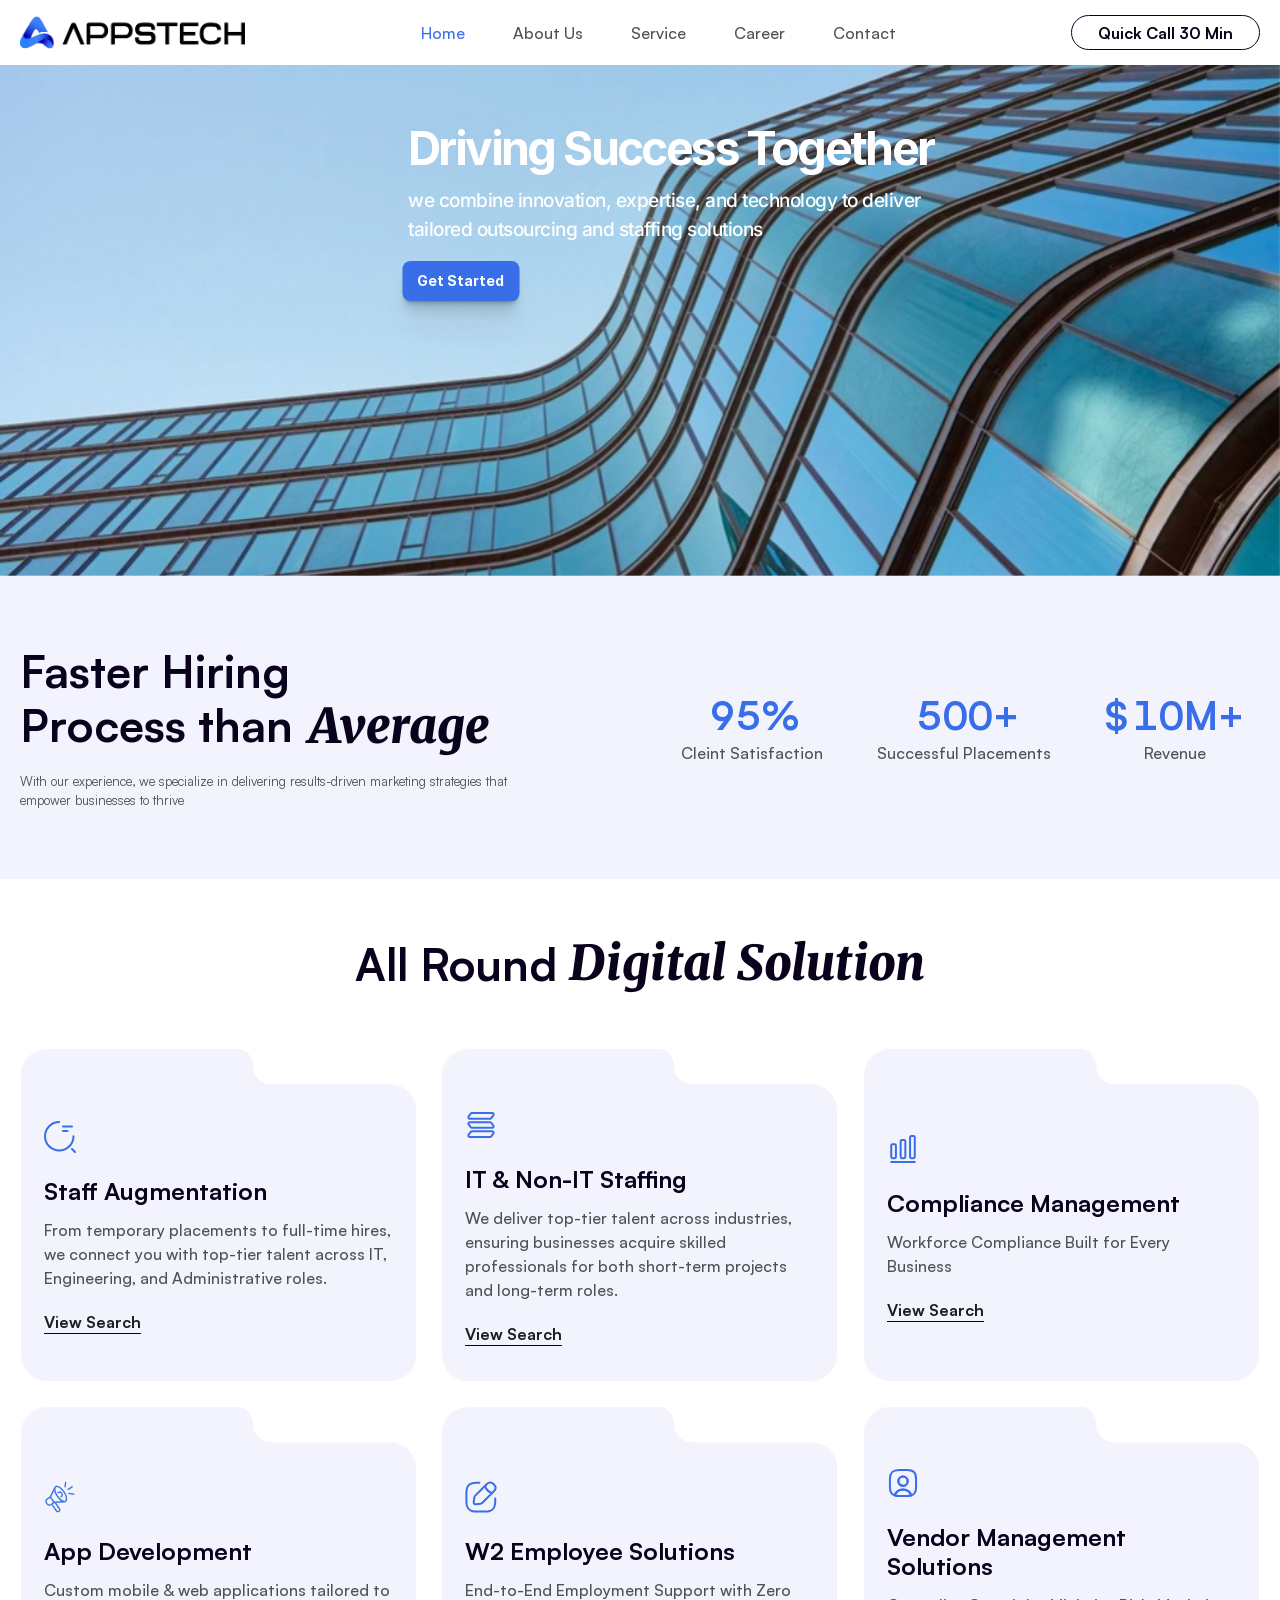
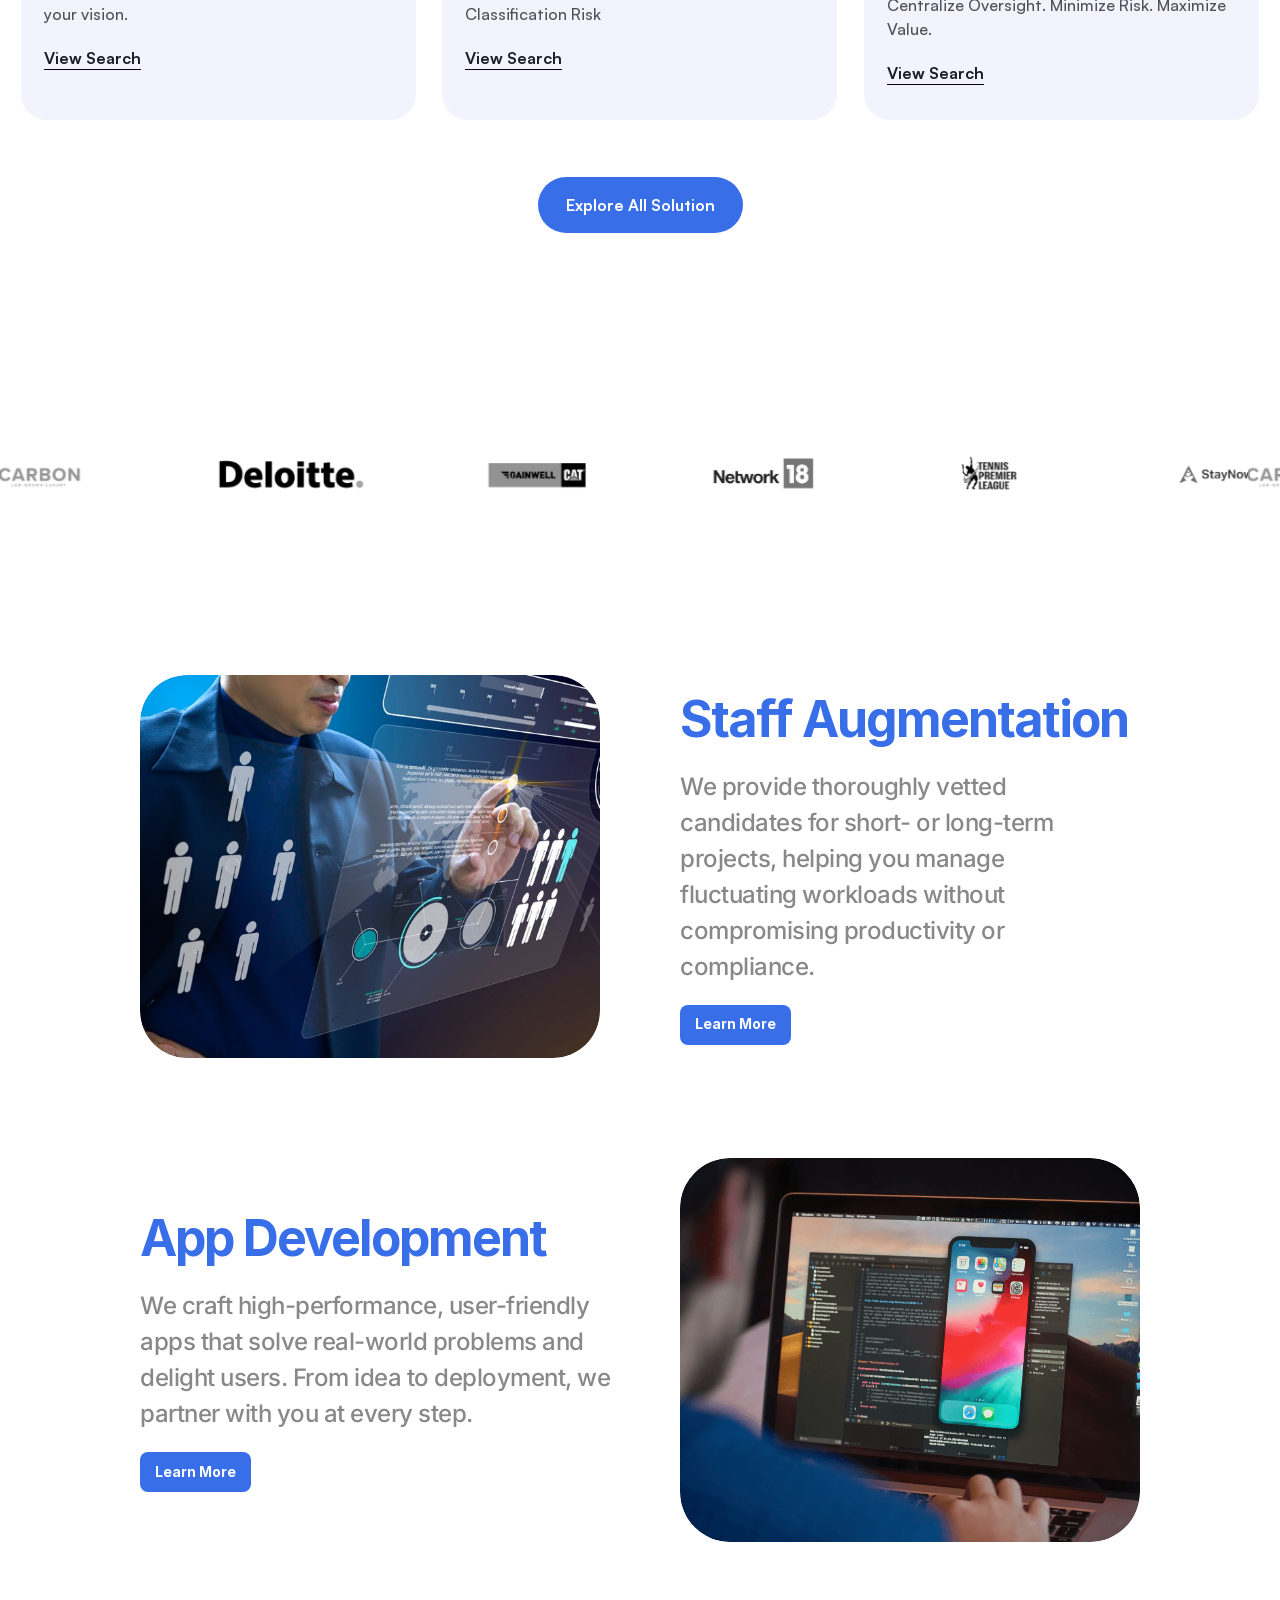
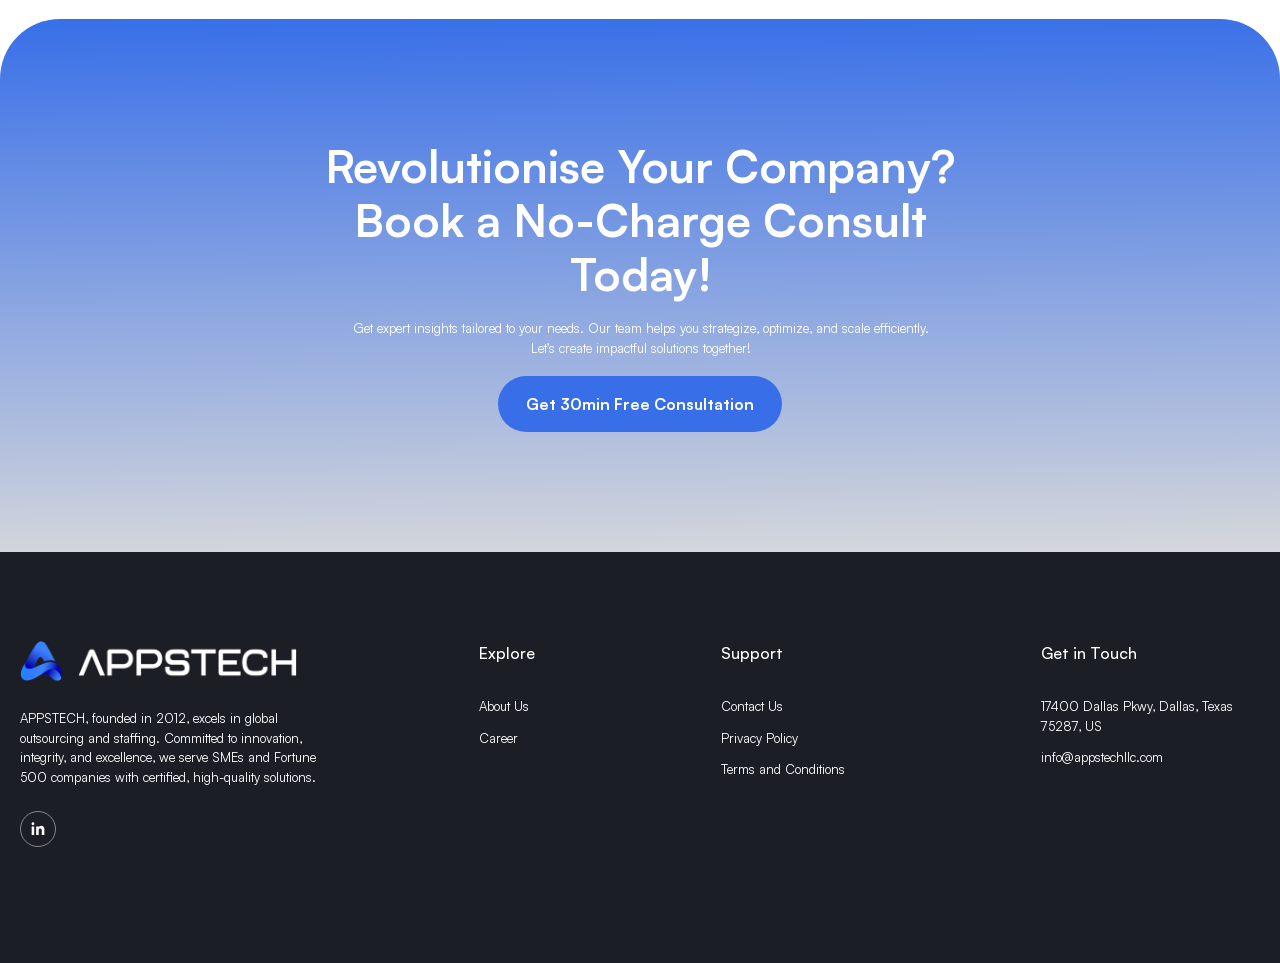
==== commit 11606b88: "Fix homepage apostrophe and contact recipient" ====
--- a/index.html
+++ b/index.html
@@ -23,7 +23,7 @@
     <meta name="twitter:title" content="AppsTech">
     <meta name="twitter:description" content="Cutting-Edge RPO, KPO, BPO, and Staffing Solutions. Streamline operations, reduce costs, and scale smarter with AppsTech.">
     
-    <meta name="robots" content="max-image-preview:large"><link rel="canonical" href="/appstech/"><meta property="og:url" content="/appstech/"><style data-framer-breakpoint-css>@media(min-width: 1200px){.hidden-72rtr7{display:none!important}}@media(min-width: 768px) and (max-width: 1199px){.hidden-a2gpv4{display:none!important}}@media(max-width: 767px){.hidden-1hf11hh{display:none!important}}</style><style data-framer-css-ssr-minified data-framer-components="framer-lib-cursors-host framer-Wq5kf PropertyOverrides framer-wiTRS framer-kdEns framer-peKC7 framer-5uHYU framer-xMnRO framer-BokbI framer-N7v8C framer-IHV3O framer-WxFdW framer-lDhH7 framer-5fr9W framer-sMD7V">html,body,#main{margin:0;padding:0;box-sizing:border-box}:root{-webkit-font-smoothing:antialiased;-moz-osx-font-smoothing:grayscale}*{box-sizing:border-box;-webkit-font-smoothing:inherit}h1,h2,h3,h4,h5,h6,p,figure{margin:0}body,input,textarea,select,button{font-size:12px;font-family:sans-serif}body{--token-5ff00641-a1da-4cda-8f1b-386c104ed598: rgb(56, 111, 232);--token-6261d636-952c-4dfb-a955-0dea5e397c16: rgb(15, 14, 14);--token-b5c8240e-e4da-4652-8851-5e536d386795: rgb(242, 243, 252);--token-6b68f89d-51e6-4f15-a5b8-a68196687447: rgb(242, 243, 252);--token-024dd906-d252-4bfd-8a84-802b8bdc641f: rgb(56, 111, 232);--token-55a343e8-afe2-46e9-9eb8-add7ee6987cf: rgb(78, 82, 85);--token-335ff9c3-884a-407b-b342-ef0e7d5237de: rgb(27, 30, 36);--token-c662a1e3-f26c-4856-8b8d-29e1b38b74b2: rgb(10, 1, 28);--token-5f387a4e-2844-43af-bcb7-2fa7dc2f8146: rgb(255, 255, 255);--token-16441161-fd12-4a26-85fb-0fc2fc016a06: rgb(249, 248, 253);--token-c1f50241-05da-45e6-8bb1-bc3fb9a6335c: rgb(231, 231, 232);--token-0ce06e4d-7da0-4d13-9e22-65617182f27d: rgb(207, 208, 209);--token-730ee856-1d6c-4ad5-8788-e5ab83133b98: rgb(160, 161, 163);--token-29bd5d87-dbe2-4d32-832b-d86c47223838: rgb(136, 137, 139);--token-40897d0d-5ff8-4c71-a660-f44971f4da13: rgb(0, 0, 0);--token-c51c9085-65ef-4e1e-923d-bc07e3c105bc: rgb(56, 111, 232);--token-92c5bc4c-f58a-4596-9e89-d772c005e4aa: rgb(222, 236, 255)}@font-face{font-family:Inter;font-style:normal;font-weight:500;font-display:swap;src:url(./assets/external/fonts.gstatic.com/s/inter/v19/UcCO3FwrK3iLTeHuS_nVMrMxCp50SjIw2boKoduKmMEVuI6fAZJhiI2B.woff2) format("woff2");unicode-range:U+0460-052F,U+1C80-1C8A,U+20B4,U+2DE0-2DFF,U+A640-A69F,U+FE2E-FE2F}@font-face{font-family:Inter;font-style:normal;font-weight:500;font-display:swap;src:url(./assets/external/fonts.gstatic.com/s/inter/v19/UcCO3FwrK3iLTeHuS_nVMrMxCp50SjIw2boKoduKmMEVuI6fAZthiI2B.woff2) format("woff2");unicode-range:U+0301,U+0400-045F,U+0490-0491,U+04B0-04B1,U+2116}@font-face{font-family:Inter;font-style:normal;font-weight:500;font-display:swap;src:url(./assets/external/fonts.gstatic.com/s/inter/v19/UcCO3FwrK3iLTeHuS_nVMrMxCp50SjIw2boKoduKmMEVuI6fAZNhiI2B.woff2) format("woff2");unicode-range:U+1F00-1FFF}@font-face{font-family:Inter;font-style:normal;font-weight:500;font-display:swap;src:url(./assets/external/fonts.gstatic.com/s/inter/v19/UcCO3FwrK3iLTeHuS_nVMrMxCp50SjIw2boKoduKmMEVuI6fAZxhiI2B.woff2) format("woff2");unicode-range:U+0370-0377,U+037A-037F,U+0384-038A,U+038C,U+038E-03A1,U+03A3-03FF}@font-face{font-family:Inter;font-style:normal;font-weight:500;font-display:swap;src:url(./assets/external/fonts.gstatic.com/s/inter/v19/UcCO3FwrK3iLTeHuS_nVMrMxCp50SjIw2boKoduKmMEVuI6fAZBhiI2B.woff2) format("woff2");unicode-range:U+0102-0103,U+0110-0111,U+0128-0129,U+0168-0169,U+01A0-01A1,U+01AF-01B0,U+0300-0301,U+0303-0304,U+0308-0309,U+0323,U+0329,U+1EA0-1EF9,U+20AB}@font-face{font-family:Inter;font-style:normal;font-weight:500;font-display:swap;src:url(./assets/external/fonts.gstatic.com/s/inter/v19/UcCO3FwrK3iLTeHuS_nVMrMxCp50SjIw2boKoduKmMEVuI6fAZFhiI2B.woff2) format("woff2");unicode-range:U+0100-02BA,U+02BD-02C5,U+02C7-02CC,U+02CE-02D7,U+02DD-02FF,U+0304,U+0308,U+0329,U+1D00-1DBF,U+1E00-1E9F,U+1EF2-1EFF,U+2020,U+20A0-20AB,U+20AD-20C0,U+2113,U+2C60-2C7F,U+A720-A7FF}@font-face{font-family:Inter;font-style:normal;font-weight:500;font-display:swap;src:url(./assets/external/fonts.gstatic.com/s/inter/v19/UcCO3FwrK3iLTeHuS_nVMrMxCp50SjIw2boKoduKmMEVuI6fAZ9hiA.woff2) format("woff2");unicode-range:U+0000-00FF,U+0131,U+0152-0153,U+02BB-02BC,U+02C6,U+02DA,U+02DC,U+0304,U+0308,U+0329,U+2000-206F,U+20AC,U+2122,U+2191,U+2193,U+2212,U+2215,U+FEFF,U+FFFD}@font-face{font-family:Merriweather;font-style:italic;font-weight:900;font-stretch:100%;font-display:block;src:url(./assets/external/fonts.gstatic.com/s/merriweather/v31/u-4B0qyriQwlOrhSvowK_l5-eTxCVx0ZbwLvKH2Gk9hLmp0v5yA-xXPqCzLvPee1XYk_XSf-FmRrV236AvHqYQ.woff2) format("woff2");unicode-range:U+0460-052F,U+1C80-1C8A,U+20B4,U+2DE0-2DFF,U+A640-A69F,U+FE2E-FE2F}@font-face{font-family:Merriweather;font-style:italic;font-weight:900;font-stretch:100%;font-display:block;src:url(./assets/external/fonts.gstatic.com/s/merriweather/v31/u-4B0qyriQwlOrhSvowK_l5-eTxCVx0ZbwLvKH2Gk9hLmp0v5yA-xXPqCzLvPee1XYk_XSf-FmRrV23zAvHqYQ.woff2) format("woff2");unicode-range:U+0301,U+0400-045F,U+0490-0491,U+04B0-04B1,U+2116}@font-face{font-family:Merriweather;font-style:italic;font-weight:900;font-stretch:100%;font-display:block;src:url(./assets/external/fonts.gstatic.com/s/merriweather/v31/u-4B0qyriQwlOrhSvowK_l5-eTxCVx0ZbwLvKH2Gk9hLmp0v5yA-xXPqCzLvPee1XYk_XSf-FmRrV234AvHqYQ.woff2) format("woff2");unicode-range:U+0102-0103,U+0110-0111,U+0128-0129,U+0168-0169,U+01A0-01A1,U+01AF-01B0,U+0300-0301,U+0303-0304,U+0308-0309,U+0323,U+0329,U+1EA0-1EF9,U+20AB}@font-face{font-family:Merriweather;font-style:italic;font-weight:900;font-stretch:100%;font-display:block;src:url(./assets/external/fonts.gstatic.com/s/merriweather/v31/u-4B0qyriQwlOrhSvowK_l5-eTxCVx0ZbwLvKH2Gk9hLmp0v5yA-xXPqCzLvPee1XYk_XSf-FmRrV235AvHqYQ.woff2) format("woff2");unicode-range:U+0100-02BA,U+02BD-02C5,U+02C7-02CC,U+02CE-02D7,U+02DD-02FF,U+0304,U+0308,U+0329,U+1D00-1DBF,U+1E00-1E9F,U+1EF2-1EFF,U+2020,U+20A0-20AB,U+20AD-20C0,U+2113,U+2C60-2C7F,U+A720-A7FF}@font-face{font-family:Merriweather;font-style:italic;font-weight:900;font-stretch:100%;font-display:block;src:url(./assets/external/fonts.gstatic.com/s/merriweather/v31/u-4B0qyriQwlOrhSvowK_l5-eTxCVx0ZbwLvKH2Gk9hLmp0v5yA-xXPqCzLvPee1XYk_XSf-FmRrV233AvE.woff2) format("woff2");unicode-range:U+0000-00FF,U+0131,U+0152-0153,U+02BB-02BC,U+02C6,U+02DA,U+02DC,U+0304,U+0308,U+0329,U+2000-206F,U+20AC,U+2122,U+2191,U+2193,U+2212,U+2215,U+FEFF,U+FFFD}@font-face{font-family:Inter;src:url(./assets/external/framerusercontent.com/assets/5vvr9Vy74if2I6bQbJvbw7SY1pQ.woff2);font-display:swap;font-style:normal;font-weight:400;unicode-range:U+0460-052F,U+1C80-1C88,U+20B4,U+2DE0-2DFF,U+A640-A69F,U+FE2E-FE2F}@font-face{font-family:Inter;src:url(./assets/external/framerusercontent.com/assets/EOr0mi4hNtlgWNn9if640EZzXCo.woff2);font-display:swap;font-style:normal;font-weight:400;unicode-range:U+0301,U+0400-045F,U+0490-0491,U+04B0-04B1,U+2116}@font-face{font-family:Inter;src:url(./assets/external/framerusercontent.com/assets/Y9k9QrlZAqio88Klkmbd8VoMQc.woff2);font-display:swap;font-style:normal;font-weight:400;unicode-range:U+1F00-1FFF}@font-face{font-family:Inter;src:url(./assets/external/framerusercontent.com/assets/OYrD2tBIBPvoJXiIHnLoOXnY9M.woff2);font-display:swap;font-style:normal;font-weight:400;unicode-range:U+0370-03FF}@font-face{font-family:Inter;src:url(./assets/external/framerusercontent.com/assets/JeYwfuaPfZHQhEG8U5gtPDZ7WQ.woff2);font-display:swap;font-style:normal;font-weight:400;unicode-range:U+0100-024F,U+0259,U+1E00-1EFF,U+2020,U+20A0-20AB,U+20AD-20CF,U+2113,U+2C60-2C7F,U+A720-A7FF}@font-face{font-family:Inter;src:url(./assets/external/framerusercontent.com/assets/vQyevYAyHtARFwPqUzQGpnDs.woff2);font-display:swap;font-style:normal;font-weight:400;unicode-range:U+0000-00FF,U+0131,U+0152-0153,U+02BB-02BC,U+02C6,U+02DA,U+02DC,U+2000-206F,U+2074,U+20AC,U+2122,U+2191,U+2193,U+2212,U+2215,U+FEFF,U+FFFD}@font-face{font-family:Inter;src:url(./assets/external/framerusercontent.com/assets/b6Y37FthZeALduNqHicBT6FutY.woff2);font-display:swap;font-style:normal;font-weight:400;unicode-range:U+0102-0103,U+0110-0111,U+0128-0129,U+0168-0169,U+01A0-01A1,U+01AF-01B0,U+1EA0-1EF9,U+20AB}@font-face{font-family:Inter;src:url(./assets/external/framerusercontent.com/assets/DpPBYI0sL4fYLgAkX8KXOPVt7c.woff2);font-display:swap;font-style:normal;font-weight:700;unicode-range:U+0460-052F,U+1C80-1C88,U+20B4,U+2DE0-2DFF,U+A640-A69F,U+FE2E-FE2F}@font-face{font-family:Inter;src:url(./assets/external/framerusercontent.com/assets/4RAEQdEOrcnDkhHiiCbJOw92Lk.woff2);font-display:swap;font-style:normal;font-weight:700;unicode-range:U+0301,U+0400-045F,U+0490-0491,U+04B0-04B1,U+2116}@font-face{font-family:Inter;src:url(./assets/external/framerusercontent.com/assets/1K3W8DizY3v4emK8Mb08YHxTbs.woff2);font-display:swap;font-style:normal;font-weight:700;unicode-range:U+1F00-1FFF}@font-face{font-family:Inter;src:url(./assets/external/framerusercontent.com/assets/tUSCtfYVM1I1IchuyCwz9gDdQ.woff2);font-display:swap;font-style:normal;font-weight:700;unicode-range:U+0370-03FF}@font-face{font-family:Inter;src:url(./assets/external/framerusercontent.com/assets/VgYFWiwsAC5OYxAycRXXvhze58.woff2);font-display:swap;font-style:normal;font-weight:700;unicode-range:U+0100-024F,U+0259,U+1E00-1EFF,U+2020,U+20A0-20AB,U+20AD-20CF,U+2113,U+2C60-2C7F,U+A720-A7FF}@font-face{font-family:Inter;src:url(./assets/external/framerusercontent.com/assets/DXD0Q7LSl7HEvDzucnyLnGBHM.woff2);font-display:swap;font-style:normal;font-weight:700;unicode-range:U+0000-00FF,U+0131,U+0152-0153,U+02BB-02BC,U+02C6,U+02DA,U+02DC,U+2000-206F,U+2074,U+20AC,U+2122,U+2191,U+2193,U+2212,U+2215,U+FEFF,U+FFFD}@font-face{font-family:Inter;src:url(./assets/external/framerusercontent.com/assets/GIryZETIX4IFypco5pYZONKhJIo.woff2);font-display:swap;font-style:normal;font-weight:700;unicode-range:U+0102-0103,U+0110-0111,U+0128-0129,U+0168-0169,U+01A0-01A1,U+01AF-01B0,U+1EA0-1EF9,U+20AB}@font-face{font-family:Inter;src:url(./assets/external/framerusercontent.com/assets/H89BbHkbHDzlxZzxi8uPzTsp90.woff2);font-display:swap;font-style:italic;font-weight:700;unicode-range:U+0460-052F,U+1C80-1C88,U+20B4,U+2DE0-2DFF,U+A640-A69F,U+FE2E-FE2F}@font-face{font-family:Inter;src:url(./assets/external/framerusercontent.com/assets/u6gJwDuwB143kpNK1T1MDKDWkMc.woff2);font-display:swap;font-style:italic;font-weight:700;unicode-range:U+0301,U+0400-045F,U+0490-0491,U+04B0-04B1,U+2116}@font-face{font-family:Inter;src:url(./assets/external/framerusercontent.com/assets/43sJ6MfOPh1LCJt46OvyDuSbA6o.woff2);font-display:swap;font-style:italic;font-weight:700;unicode-range:U+1F00-1FFF}@font-face{font-family:Inter;src:url(./assets/external/framerusercontent.com/assets/wccHG0r4gBDAIRhfHiOlq6oEkqw.woff2);font-display:swap;font-style:italic;font-weight:700;unicode-range:U+0370-03FF}@font-face{font-family:Inter;src:url(./assets/external/framerusercontent.com/assets/WZ367JPwf9bRW6LdTHN8rXgSjw.woff2);font-display:swap;font-style:italic;font-weight:700;unicode-range:U+0100-024F,U+0259,U+1E00-1EFF,U+2020,U+20A0-20AB,U+20AD-20CF,U+2113,U+2C60-2C7F,U+A720-A7FF}@font-face{font-family:Inter;src:url(./assets/external/framerusercontent.com/assets/QxmhnWTzLtyjIiZcfaLIJ8EFBXU.woff2);font-display:swap;font-style:italic;font-weight:700;unicode-range:U+0000-00FF,U+0131,U+0152-0153,U+02BB-02BC,U+02C6,U+02DA,U+02DC,U+2000-206F,U+2074,U+20AC,U+2122,U+2191,U+2193,U+2212,U+2215,U+FEFF,U+FFFD}@font-face{font-family:Inter;src:url(./assets/external/framerusercontent.com/assets/2A4Xx7CngadFGlVV4xrO06OBHY.woff2);font-display:swap;font-style:italic;font-weight:700;unicode-range:U+0102-0103,U+0110-0111,U+0128-0129,U+0168-0169,U+01A0-01A1,U+01AF-01B0,U+1EA0-1EF9,U+20AB}@font-face{font-family:Inter;src:url(./assets/external/framerusercontent.com/assets/CfMzU8w2e7tHgF4T4rATMPuWosA.woff2);font-display:swap;font-style:italic;font-weight:400;unicode-range:U+0460-052F,U+1C80-1C88,U+20B4,U+2DE0-2DFF,U+A640-A69F,U+FE2E-FE2F}@font-face{font-family:Inter;src:url(./assets/external/framerusercontent.com/assets/867QObYax8ANsfX4TGEVU9YiCM.woff2);font-display:swap;font-style:italic;font-weight:400;unicode-range:U+0301,U+0400-045F,U+0490-0491,U+04B0-04B1,U+2116}@font-face{font-family:Inter;src:url(./assets/external/framerusercontent.com/assets/Oyn2ZbENFdnW7mt2Lzjk1h9Zb9k.woff2);font-display:swap;font-style:italic;font-weight:400;unicode-range:U+1F00-1FFF}@font-face{font-family:Inter;src:url(./assets/external/framerusercontent.com/assets/cdAe8hgZ1cMyLu9g005pAW3xMo.woff2);font-display:swap;font-style:italic;font-weight:400;unicode-range:U+0370-03FF}@font-face{font-family:Inter;src:url(./assets/external/framerusercontent.com/assets/DOfvtmE1UplCq161m6Hj8CSQYg.woff2);font-display:swap;font-style:italic;font-weight:400;unicode-range:U+0100-024F,U+0259,U+1E00-1EFF,U+2020,U+20A0-20AB,U+20AD-20CF,U+2113,U+2C60-2C7F,U+A720-A7FF}@font-face{font-family:Inter;src:url(./assets/external/framerusercontent.com/assets/vFzuJY0c65av44uhEKB6vyjFMg.woff2);font-display:swap;font-style:italic;font-weight:400;unicode-range:U+0000-00FF,U+0131,U+0152-0153,U+02BB-02BC,U+02C6,U+02DA,U+02DC,U+2000-206F,U+2074,U+20AC,U+2122,U+2191,U+2193,U+2212,U+2215,U+FEFF,U+FFFD}@font-face{font-family:Inter;src:url(./assets/external/framerusercontent.com/assets/tKtBcDnBMevsEEJKdNGhhkLzYo.woff2);font-display:swap;font-style:italic;font-weight:400;unicode-range:U+0102-0103,U+0110-0111,U+0128-0129,U+0168-0169,U+01A0-01A1,U+01AF-01B0,U+1EA0-1EF9,U+20AB}@font-face{font-family:Satoshi;src:url(./assets/external/framerusercontent.com/third-party-assets/fontshare/wf/P2LQKHE6KA6ZP4AAGN72KDWMHH6ZH3TA/ZC32TK2P7FPS5GFTL46EU6KQJA24ZYDB/7AHDUZ4A7LFLVFUIFSARGIWCRQJHISQP.woff2);font-display:swap;font-style:normal;font-weight:500}@font-face{font-family:Satoshi;src:url(./assets/external/framerusercontent.com/third-party-assets/fontshare/wf/LAFFD4SDUCDVQEXFPDC7C53EQ4ZELWQI/PXCT3G6LO6ICM5I3NTYENYPWJAECAWDD/GHM6WVH6MILNYOOCXHXB5GTSGNTMGXZR.woff2);font-display:swap;font-style:normal;font-weight:700}@font-face{font-family:Satoshi;src:url(./assets/external/framerusercontent.com/third-party-assets/fontshare/wf/CDEBEFT2R7XKNGXSBBLZGMY4MMHZG75P/HEVKDGQCYDZ7Z6CDVR2ZQGBCTUD6ZARH/BKWEE3VKGTFABE37K2DTH625VUSN2N35.woff2);font-display:swap;font-style:italic;font-weight:700}@font-face{font-family:Satoshi;src:url(./assets/external/framerusercontent.com/third-party-assets/fontshare/wf/NID3I7RITWZSKXRCJGOCMP5NOADJK6IG/2HLHGD7OBTWCOHW64YXOE5KFXHU4KJHM/ZHME2QIRFR7UPJ47NLY27RCAFY44CKZJ.woff2);font-display:swap;font-style:italic;font-weight:500}@font-face{font-family:Satoshi;src:url(./assets/external/framerusercontent.com/third-party-assets/fontshare/wf/NHPGVFYUXYXE33DZ75OIT4JFGHITX5PE/PSUTMASCDJTVPERDYJZPN23BVUFUCQIF/J64QX5IPOHK56I2KYUNBQ5M2XWZEYKYX.woff2);font-display:block;font-style:normal;font-weight:900}@font-face{font-family:Satoshi;src:url(./assets/external/framerusercontent.com/third-party-assets/fontshare/wf/5ICO57VJIN252OT5L2KLEIPW754DTLAO/ZU64SLR2IEO66N27IVY5Z6JJJRTJECJK/TCTRLNEXANFIGSFCZTGQL7PZ5362GYK6.woff2);font-display:block;font-style:italic;font-weight:900}@font-face{font-family:Satoshi;src:url(./assets/external/framerusercontent.com/third-party-assets/fontshare/wf/TTX2Z3BF3P6Y5BQT3IV2VNOK6FL22KUT/7QYRJOI3JIMYHGY6CH7SOIFRQLZOLNJ6/KFIAZD4RUMEZIYV6FQ3T3GP5PDBDB6JY.woff2);font-display:swap;font-style:normal;font-weight:400}@font-face{font-family:Satoshi;src:url(./assets/external/framerusercontent.com/third-party-assets/fontshare/wf/MPIFA4B3XXRNY2MJDGP6GOOOAF6EOCLO/W5E4ZFYPJ3V6JKMBGHB6YMITK6EWS2XA/QOMBWPST76ICDYF6WOBS7SQ7RBT67QW2.woff2);font-display:swap;font-style:italic;font-weight:400}@font-face{font-family:Inter Placeholder;src:local("Arial");ascent-override:89.79%;descent-override:22.36%;line-gap-override:0%;size-adjust:107.89%}@font-face{font-family:Satoshi Placeholder;src:local("Arial");ascent-override:102.23%;descent-override:24.29%;line-gap-override:10.12%;size-adjust:98.8%}body{--framer-will-change-override: none}@supports (background: -webkit-named-image(i)) and (not (grid-template-rows: subgrid)){body{--framer-will-change-override: transform}}[data-framer-component-type]{position:absolute}[data-framer-component-type=Text]{cursor:inherit}[data-framer-component-text-autosized] *{white-space:pre}[data-framer-component-type=Text]>*{text-align:var(--framer-text-alignment, start)}[data-framer-component-type=Text] span span,[data-framer-component-type=Text] p span,[data-framer-component-type=Text] h1 span,[data-framer-component-type=Text] h2 span,[data-framer-component-type=Text] h3 span,[data-framer-component-type=Text] h4 span,[data-framer-component-type=Text] h5 span,[data-framer-component-type=Text] h6 span{display:block}[data-framer-component-type=Text] span span span,[data-framer-component-type=Text] p span span,[data-framer-component-type=Text] h1 span span,[data-framer-component-type=Text] h2 span span,[data-framer-component-type=Text] h3 span span,[data-framer-component-type=Text] h4 span span,[data-framer-component-type=Text] h5 span span,[data-framer-component-type=Text] h6 span span{display:unset}[data-framer-component-type=Text] div div span,[data-framer-component-type=Text] a div span,[data-framer-component-type=Text] span span span,[data-framer-component-type=Text] p span span,[data-framer-component-type=Text] h1 span span,[data-framer-component-type=Text] h2 span span,[data-framer-component-type=Text] h3 span span,[data-framer-component-type=Text] h4 span span,[data-framer-component-type=Text] h5 span span,[data-framer-component-type=Text] h6 span span,[data-framer-component-type=Text] a{font-family:var(--font-family);font-style:var(--font-style);font-weight:min(calc(var(--framer-font-weight-increase, 0) + var(--font-weight, 400)),900);color:var(--text-color);letter-spacing:var(--letter-spacing);font-size:var(--font-size);text-transform:var(--text-transform);text-decoration:var(--text-decoration);line-height:var(--line-height)}[data-framer-component-type=Text] div div span,[data-framer-component-type=Text] a div span,[data-framer-component-type=Text] span span span,[data-framer-component-type=Text] p span span,[data-framer-component-type=Text] h1 span span,[data-framer-component-type=Text] h2 span span,[data-framer-component-type=Text] h3 span span,[data-framer-component-type=Text] h4 span span,[data-framer-component-type=Text] h5 span span,[data-framer-component-type=Text] h6 span span,[data-framer-component-type=Text] a{--font-family: var(--framer-font-family);--font-style: var(--framer-font-style);--font-weight: var(--framer-font-weight);--text-color: var(--framer-text-color);--letter-spacing: var(--framer-letter-spacing);--font-size: var(--framer-font-size);--text-transform: var(--framer-text-transform);--text-decoration: var(--framer-text-decoration);--line-height: var(--framer-line-height)}[data-framer-component-type=Text] a,[data-framer-component-type=Text] a div span,[data-framer-component-type=Text] a span span span,[data-framer-component-type=Text] a p span span,[data-framer-component-type=Text] a h1 span span,[data-framer-component-type=Text] a h2 span span,[data-framer-component-type=Text] a h3 span span,[data-framer-component-type=Text] a h4 span span,[data-framer-component-type=Text] a h5 span span,[data-framer-component-type=Text] a h6 span span{--font-family: var(--framer-link-font-family, var(--framer-font-family));--font-style: var(--framer-link-font-style, var(--framer-font-style));--font-weight: var(--framer-link-font-weight, var(--framer-font-weight));--text-color: var(--framer-link-text-color, var(--framer-text-color));--font-size: var(--framer-link-font-size, var(--framer-font-size));--text-transform: var(--framer-link-text-transform, var(--framer-text-transform));--text-decoration: var(--framer-link-text-decoration, var(--framer-text-decoration))}[data-framer-component-type=Text] a:hover,[data-framer-component-type=Text] a div span:hover,[data-framer-component-type=Text] a span span span:hover,[data-framer-component-type=Text] a p span span:hover,[data-framer-component-type=Text] a h1 span span:hover,[data-framer-component-type=Text] a h2 span span:hover,[data-framer-component-type=Text] a h3 span span:hover,[data-framer-component-type=Text] a h4 span span:hover,[data-framer-component-type=Text] a h5 span span:hover,[data-framer-component-type=Text] a h6 span span:hover{--font-family: var(--framer-link-hover-font-family, var(--framer-link-font-family, var(--framer-font-family)));--font-style: var(--framer-link-hover-font-style, var(--framer-link-font-style, var(--framer-font-style)));--font-weight: var(--framer-link-hover-font-weight, var(--framer-link-font-weight, var(--framer-font-weight)));--text-color: var(--framer-link-hover-text-color, var(--framer-link-text-color, var(--framer-text-color)));--font-size: var(--framer-link-hover-font-size, var(--framer-link-font-size, var(--framer-font-size)));--text-transform: var(--framer-link-hover-text-transform, var(--framer-link-text-transform, var(--framer-text-transform)));--text-decoration: var(--framer-link-hover-text-decoration, var(--framer-link-text-decoration, var(--framer-text-decoration)))}[data-framer-component-type=Text].isCurrent a,[data-framer-component-type=Text].isCurrent a div span,[data-framer-component-type=Text].isCurrent a span span span,[data-framer-component-type=Text].isCurrent a p span span,[data-framer-component-type=Text].isCurrent a h1 span span,[data-framer-component-type=Text].isCurrent a h2 span span,[data-framer-component-type=Text].isCurrent a h3 span span,[data-framer-component-type=Text].isCurrent a h4 span span,[data-framer-component-type=Text].isCurrent a h5 span span,[data-framer-component-type=Text].isCurrent a h6 span span{--font-family: var(--framer-link-current-font-family, var(--framer-link-font-family, var(--framer-font-family)));--font-style: var(--framer-link-current-font-style, var(--framer-link-font-style, var(--framer-font-style)));--font-weight: var(--framer-link-current-font-weight, var(--framer-link-font-weight, var(--framer-font-weight)));--text-color: var(--framer-link-current-text-color, var(--framer-link-text-color, var(--framer-text-color)));--font-size: var(--framer-link-current-font-size, var(--framer-link-font-size, var(--framer-font-size)));--text-transform: var(--framer-link-current-text-transform, var(--framer-link-text-transform, var(--framer-text-transform)));--text-decoration: var(--framer-link-current-text-decoration, var(--framer-link-text-decoration, var(--framer-text-decoration)))}p.framer-text,div.framer-text,figure.framer-text,h1.framer-text,h2.framer-text,h3.framer-text,h4.framer-text,h5.framer-text,h6.framer-text,ol.framer-text,ul.framer-text{margin:0;padding:0}p.framer-text,div.framer-text,h1.framer-text,h2.framer-text,h3.framer-text,h4.framer-text,h5.framer-text,h6.framer-text,li.framer-text,ol.framer-text,ul.framer-text,span.framer-text:not([data-text-fill]){font-family:var(--framer-blockquote-font-family, var(--framer-font-family, Inter, Inter Placeholder, sans-serif));font-style:var(--framer-blockquote-font-style, var(--framer-font-style, normal));font-weight:var(--framer-blockquote-font-weight, var(--framer-font-weight, 400));color:var(--framer-blockquote-text-color, var(--framer-text-color, #000));font-size:calc(var(--framer-blockquote-font-size, var(--framer-font-size, 16px)) * var(--framer-font-size-scale, 1));letter-spacing:var(--framer-blockquote-letter-spacing, var(--framer-letter-spacing, 0));text-transform:var(--framer-blockquote-text-transform, var(--framer-text-transform, none));text-decoration:var(--framer-blockquote-text-decoration, var(--framer-text-decoration, none));line-height:var(--framer-blockquote-line-height, var(--framer-line-height, 1.2em));text-align:var(--framer-blockquote-text-alignment, var(--framer-text-alignment, start));-webkit-text-stroke-width:var(--framer-text-stroke-width, initial);-webkit-text-stroke-color:var(--framer-text-stroke-color, initial);-moz-font-feature-settings:var(--framer-font-open-type-features, initial);-webkit-font-feature-settings:var(--framer-font-open-type-features, initial);font-feature-settings:var(--framer-font-open-type-features, initial);font-variation-settings:var(--framer-font-variation-axes, normal);text-wrap:var(--framer-text-wrap-override, var(--framer-text-wrap))}@supports not (color: color(display-p3 1 1 1)){p.framer-text,div.framer-text,h1.framer-text,h2.framer-text,h3.framer-text,h4.framer-text,h5.framer-text,h6.framer-text,li.framer-text,ol.framer-text,ul.framer-text,span.framer-text:not([data-text-fill]){color:var(--framer-blockquote-text-color-rgb, var(--framer-blockquote-text-color, var(--framer-text-color-rgb, var(--framer-text-color, #000))));-webkit-text-stroke-color:var(--framer-text-stroke-color-rgb, var(--framer-text-stroke-color, initial))}}.framer-fit-text .framer-text{white-space:nowrap;white-space-collapse:preserve}strong.framer-text{font-family:var(--framer-blockquote-font-family-bold, var(--framer-font-family-bold));font-style:var(--framer-blockquote-font-style-bold, var(--framer-font-style-bold));font-weight:var(--framer-blockquote-font-weight-bold, var(--framer-font-weight-bold, bolder));font-variation-settings:var(--framer-blockquote-font-variation-axes-bold, var(--framer-font-variation-axes-bold))}em.framer-text{font-family:var(--framer-blockquote-font-family-italic, var(--framer-font-family-italic));font-style:var(--framer-blockquote-font-style-italic, var(--framer-font-style-italic, italic));font-weight:var(--framer-blockquote-font-weight-italic, var(--framer-font-weight-italic));font-variation-settings:var(--framer-blockquote-font-variation-axes-italic, var(--framer-font-variation-axes-italic))}em.framer-text>strong.framer-text{font-family:var(--framer-blockquote-font-family-bold-italic, var(--framer-font-family-bold-italic));font-style:var(--framer-blockquote-font-style-bold-italic, var(--framer-font-style-bold-italic, italic));font-weight:var(--framer-blockquote-font-weight-bold-italic, var(--framer-font-weight-bold-italic, bolder));font-variation-settings:var(--framer-blockquote-font-variation-axes-bold-italic, var(--framer-font-variation-axes-bold-italic))}p.framer-text:not(:first-child),div.framer-text:not(:first-child),h1.framer-text:not(:first-child),h2.framer-text:not(:first-child),h3.framer-text:not(:first-child),h4.framer-text:not(:first-child),h5.framer-text:not(:first-child),h6.framer-text:not(:first-child),ol.framer-text:not(:first-child),ul.framer-text:not(:first-child),blockquote.framer-text:not(:first-child),table.framer-text:not(:first-child),figure.framer-text:not(:first-child),.framer-image.framer-text:not(:first-child){margin-top:var(--framer-blockquote-paragraph-spacing, var(--framer-paragraph-spacing, 0))}li.framer-text>ul.framer-text:nth-child(2),li.framer-text>ol.framer-text:nth-child(2){margin-top:0}.framer-text[data-text-fill]{display:inline-block;background-clip:text;-webkit-background-clip:text;-webkit-text-fill-color:transparent;padding:max(0em,calc(calc(1.3em - var(--framer-blockquote-line-height, var(--framer-line-height, 1.3em))) / 2));margin:min(0em,calc(calc(1.3em - var(--framer-blockquote-line-height, var(--framer-line-height, 1.3em))) / -2))}code.framer-text,code.framer-text span.framer-text:not([data-text-fill]){font-family:var(--framer-code-font-family, var(--framer-font-family, Inter, Inter Placeholder, sans-serif));font-style:var(--framer-blockquote-font-style, var(--framer-code-font-style, var(--framer-font-style, normal)));font-weight:var(--framer-blockquote-font-weight, var(--framer-code-font-weight, var(--framer-font-weight, 400)));color:var(--framer-blockquote-text-color, var(--framer-code-text-color, var(--framer-text-color, #000)));font-size:calc(var(--framer-blockquote-font-size, var(--framer-font-size, 16px)) * var(--framer-font-size-scale, 1));letter-spacing:var(--framer-blockquote-letter-spacing, var(--framer-letter-spacing, 0));line-height:var(--framer-blockquote-line-height, var(--framer-line-height, 1.2em))}@supports not (color: color(display-p3 1 1 1)){code.framer-text,code.framer-text span.framer-text:not([data-text-fill]){color:var(--framer-blockquote-text-color-rgb, var(--framer-blockquote-text-color, var(--framer-code-text-color-rgb, var(--framer-code-text-color, var(--framer-text-color-rgb, var(--framer-text-color, #000))))))}}blockquote.framer-text{margin-block-start:initial;margin-block-end:initial;margin-inline-start:initial;margin-inline-end:initial;unicode-bidi:initial}a.framer-text,a.framer-text span.framer-text:not([data-text-fill]),span.framer-text[data-nested-link],span.framer-text[data-nested-link] span.framer-text:not([data-text-fill]){font-family:var(--framer-blockquote-font-family, var(--framer-link-font-family, var(--framer-font-family, Inter, Inter Placeholder, sans-serif)));font-style:var(--framer-blockquote-font-style, var(--framer-link-font-style, var(--framer-font-style, normal)));font-weight:var(--framer-blockquote-font-weight, var(--framer-link-font-weight, var(--framer-font-weight, 400)));color:var(--framer-blockquote-text-color, var(--framer-link-text-color, var(--framer-text-color, #000)));font-size:calc(var(--framer-blockquote-font-size, var(--framer-font-size, 16px)) * var(--framer-font-size-scale, 1));text-transform:var(--framer-blockquote-text-transform, var(--framer-link-text-transform, var(--framer-text-transform, none)));text-decoration:var(--framer-blockquote-text-decoration, var(--framer-link-text-decoration, var(--framer-text-decoration, none)));cursor:var(--framer-custom-cursors, pointer)}@supports not (color: color(display-p3 1 1 1)){a.framer-text,a.framer-text span.framer-text:not([data-text-fill]),span.framer-text[data-nested-link],span.framer-text[data-nested-link] span.framer-text:not([data-text-fill]){color:var(--framer-blockquote-text-color-rgb, var(--framer-blockquote-text-color, var(--framer-link-text-color-rgb, var(--framer-link-text-color, var(--framer-text-color-rgb, var(--framer-text-color, #000))))))}}code.framer-text a.framer-text,code.framer-text a.framer-text span.framer-text:not([data-text-fill]),code.framer-text span.framer-text[data-nested-link],code.framer-text span.framer-text[data-nested-link] span.framer-text:not([data-text-fill]){font-family:var(--framer-code-font-family, var(--framer-font-family, Inter, Inter Placeholder, sans-serif));font-style:var(--framer-blockquote-font-style, var(--framer-code-font-style, var(--framer-font-style, normal)));font-weight:var(--framer-blockquote-font-weight, var(--framer-code-font-weight, var(--framer-font-weight, 400)));color:var(--framer-blockquote-text-color, var(--framer-link-text-color, var(--framer-code-text-color, var(--framer-text-color, #000))));font-size:calc(var(--framer-blockquote-font-size, var(--framer-font-size, 16px)) * var(--framer-font-size-scale, 1))}@supports not (color: color(display-p3 1 1 1)){code.framer-text a.framer-text,code.framer-text a.framer-text span.framer-text:not([data-text-fill]),code.framer-text span.framer-text[data-nested-link],code.framer-text span.framer-text[data-nested-link] span.framer-text:not([data-text-fill]){color:var(--framer-blockquote-text-color-rgb, var(--framer-blockquote-text-color, var(--framer-link-text-color-rgb, var(--framer-link-text-color, var(--framer-code-text-color-rgb, var(--framer-code-text-color, var(--framer-text-color-rgb, var(--framer-text-color, #000))))))))}}a.framer-text:hover,a.framer-text:hover span.framer-text:not([data-text-fill]),span.framer-text[data-nested-link]:hover,span.framer-text[data-nested-link]:hover span.framer-text:not([data-text-fill]){font-family:var(--framer-link-hover-font-family, var(--framer-blockquote-font-family, var(--framer-link-font-family, var(--framer-font-family, Inter, Inter Placeholder, sans-serif))));font-style:var(--framer-link-hover-font-style, var(--framer-blockquote-font-style, var(--framer-link-font-style, var(--framer-font-style, normal))));font-weight:var(--framer-link-hover-font-weight, var(--framer-blockquote-font-weight, var(--framer-link-font-weight, var(--framer-font-weight, 400))));color:var(--framer-link-hover-text-color, var(--framer-blockquote-text-color, var(--framer-link-text-color, var(--framer-text-color, #000))));font-size:calc(var(--framer-link-hover-font-size, var(--framer-blockquote-font-size, var(--framer-font-size, 16px))) * var(--framer-font-size-scale, 1));text-transform:var(--framer-link-hover-text-transform, var(--framer-blockquote-text-transform, var(--framer-link-text-transform, var(--framer-text-transform, none))));text-decoration:var(--framer-link-hover-text-decoration, var(--framer-blockquote-text-decoration, var(--framer-link-text-decoration, var(--framer-text-decoration, none))))}@supports not (color: color(display-p3 1 1 1)){a.framer-text:hover,a.framer-text:hover span.framer-text:not([data-text-fill]),span.framer-text[data-nested-link]:hover,span.framer-text[data-nested-link]:hover span.framer-text:not([data-text-fill]){color:var(--framer-link-hover-text-color-rgb, var(--framer-link-hover-text-color, var(--framer-blockquote-text-color-rgb, var(--framer-blockquote-text-color, var(--framer-link-text-color-rgb, var(--framer-link-text-color, var(--framer-text-color-rgb, var(--framer-text-color, #000))))))))}}code.framer-text a.framer-text:hover,code.framer-text a.framer-text:hover span.framer-text:not([data-text-fill]),code.framer-text span.framer-text[data-nested-link]:hover,code.framer-text span.framer-text[data-nested-link]:hover span.framer-text:not([data-text-fill]){font-family:var(var(--framer-code-font-family, var(--framer-font-family, Inter, Inter Placeholder, sans-serif)));font-style:var(--framer-blockquote-font-style, var(--framer-code-font-style, var(--framer-font-style, normal)));font-weight:var(--framer-blockquote-font-weight, var(--framer-code-font-weight, var(--framer-font-weight, 400)));color:var(--framer-link-hover-text-color, var(--framer-blockquote-text-color, var(--framer-link-text-color, var(--framer-code-text-color, var(--framer-text-color, #000)))));font-size:calc(var(--framer-link-hover-font-size, var(--framer-blockquote-font-size, var(--framer-link-font-size, var(--framer-font-size, 16px)))) * var(--framer-font-size-scale, 1))}@supports not (color: color(display-p3 1 1 1)){code.framer-text a.framer-text:hover,code.framer-text a.framer-text:hover span.framer-text:not([data-text-fill]),code.framer-text span.framer-text[data-nested-link]:hover,code.framer-text span.framer-text[data-nested-link]:hover span.framer-text:not([data-text-fill]){color:var(--framer-link-hover-text-color-rgb, var(--framer-link-hover-text-color, var(--framer-blockquote-text-color-rgb, var(--framer-blockquote-text-color, var(--framer-link-text-color-rgb, var(--framer-link-text-color, var(--framer-text-color-rgb, var(--framer-text-color, #000))))))))}}a.framer-text[data-framer-page-link-current],a.framer-text[data-framer-page-link-current] span.framer-text:not([data-text-fill]),span.framer-text[data-framer-page-link-current],span.framer-text[data-framer-page-link-current] span.framer-text:not([data-text-fill]){font-family:var(--framer-link-current-font-family, var(--framer-link-font-family, var(--framer-font-family, Inter, Inter Placeholder, sans-serif)));font-style:var(--framer-link-current-font-style, var(--framer-link-font-style, var(--framer-font-style, normal)));font-weight:var(--framer-link-current-font-weight, var(--framer-link-font-weight, var(--framer-font-weight, 400)));color:var(--framer-link-current-text-color, var(--framer-link-text-color, var(--framer-text-color, #000)));font-size:calc(var(--framer-link-current-font-size, var(--framer-link-font-size, var(--framer-font-size, 16px))) * var(--framer-font-size-scale, 1));text-transform:var(--framer-link-current-text-transform, var(--framer-link-text-transform, var(--framer-text-transform, none)));text-decoration:var(--framer-link-current-text-decoration, var(--framer-link-text-decoration, var(--framer-text-decoration, none)))}@supports not (color: color(display-p3 1 1 1)){a.framer-text[data-framer-page-link-current],a.framer-text[data-framer-page-link-current] span.framer-text:not([data-text-fill]),span.framer-text[data-framer-page-link-current],span.framer-text[data-framer-page-link-current] span.framer-text:not([data-text-fill]){color:var(--framer-link-current-text-color-rgb, var(--framer-link-current-text-color, var(--framer-link-text-color-rgb, var(--framer-link-text-color, var(--framer-text-color-rgb, var(--framer-text-color, #000))))))}}code.framer-text a.framer-text[data-framer-page-link-current],code.framer-text a.framer-text[data-framer-page-link-current] span.framer-text:not([data-text-fill]),code.framer-text span.framer-text[data-framer-page-link-current],code.framer-text span.framer-text[data-framer-page-link-current] span.framer-text:not([data-text-fill]){font-family:var(--framer-code-font-family, var(--framer-font-family, Inter, Inter Placeholder, sans-serif));font-style:var(--framer-code-font-style, var(--framer-font-style, normal));font-weight:var(--framer-code-font-weight, var(--framer-font-weight, 400));color:var(--framer-link-current-text-color, var(--framer-link-text-color, var(--framer-code-text-color, var(--framer-text-color, #000))));font-size:calc(var(--framer-link-current-font-size, var(--framer-link-font-size, var(--framer-font-size, 16px))) * var(--framer-font-size-scale, 1))}@supports not (color: color(display-p3 1 1 1)){code.framer-text a.framer-text[data-framer-page-link-current],code.framer-text a.framer-text[data-framer-page-link-current] span.framer-text:not([data-text-fill]),code.framer-text span.framer-text[data-framer-page-link-current],code.framer-text span.framer-text[data-framer-page-link-current] span.framer-text:not([data-text-fill]){color:var(--framer-link-current-text-color-rgb, var(--framer-link-current-text-color, var(--framer-link-text-color-rgb, var(--framer-link-text-color, var(--framer-code-text-color-rgb, var(--framer-code-text-color, var(--framer-text-color-rgb, var(--framer-text-color, #000))))))))}}a.framer-text[data-framer-page-link-current]:hover,a.framer-text[data-framer-page-link-current]:hover span.framer-text:not([data-text-fill]),span.framer-text[data-framer-page-link-current]:hover,span.framer-text[data-framer-page-link-current]:hover span.framer-text:not([data-text-fill]){font-family:var(--framer-link-hover-font-family, var(--framer-link-current-font-family, var(--framer-link-font-family, var(--framer-font-family, Inter, Inter Placeholder, sans-serif))));font-style:var(--framer-link-hover-font-style, var(--framer-link-current-font-style, var(--framer-link-font-style, var(--framer-font-style, normal))));font-weight:var(--framer-link-hover-font-weight, var(--framer-link-current-font-weight, var(--framer-link-font-weight, var(--framer-font-weight, 400))));color:var(--framer-link-hover-text-color, var(--framer-link-current-text-color, var(--framer-link-text-color, var(--framer-text-color, #000))));font-size:calc(var(--framer-link-hover-font-size, var(--framer-link-current-font-size, var(--framer-link-font-size, var(--framer-font-size, 16px)))) * var(--framer-font-size-scale, 1));text-transform:var(--framer-link-hover-text-transform, var(--framer-link-current-text-transform, var(--framer-link-text-transform, var(--framer-text-transform, none))));text-decoration:var(--framer-link-hover-text-decoration, var(--framer-link-current-text-decoration, var(--framer-link-text-decoration, var(--framer-text-decoration, none))))}@supports not (color: color(display-p3 1 1 1)){a.framer-text[data-framer-page-link-current]:hover,a.framer-text[data-framer-page-link-current]:hover span.framer-text:not([data-text-fill]),span.framer-text[data-framer-page-link-current]:hover,span.framer-text[data-framer-page-link-current]:hover span.framer-text:not([data-text-fill]){color:var(--framer-link-hover-text-color-rgb, var(--framer-link-hover-text-color, var(--framer-link-current-text-color-rgb, var(--framer-link-current-text-color, var(--framer-link-text-color-rgb, var(--framer-link-text-color, var(--framer-code-text-color-rgb, var(--framer-code-text-color, var(--framer-text-color-rgb, var(--framer-text-color, #000))))))))))}}code.framer-text a.framer-text[data-framer-page-link-current]:hover,code.framer-text a.framer-text[data-framer-page-link-current]:hover span.framer-text:not([data-text-fill]),code.framer-text span.framer-text[data-framer-page-link-current]:hover,code.framer-text span.framer-text[data-framer-page-link-current]:hover span.framer-text:not([data-text-fill]){font-family:var(--framer-code-font-family, var(--framer-font-family, Inter, Inter Placeholder, sans-serif));font-style:var(--framer-code-font-style, var(--framer-font-style, normal));font-weight:var(--framer-code-font-weight, var(--framer-font-weight, 400));color:var(--framer-link-hover-text-color, var(--framer-link-current-text-color, var(--framer-link-text-color, var(--framer-code-text-color, var(--framer-text-color, #000)))));font-size:calc(var(--framer-link-hover-font-size, var(--framer-link-current-font-size, var(--framer-link-font-size, var(--framer-font-size, 16px)))) * var(--framer-font-size-scale, 1))}@supports not (color: color(display-p3 1 1 1)){code.framer-text a.framer-text[data-framer-page-link-current]:hover,code.framer-text a.framer-text[data-framer-page-link-current]:hover span.framer-text:not([data-text-fill]),code.framer-text span.framer-text[data-framer-page-link-current]:hover,code.framer-text span.framer-text[data-framer-page-link-current]:hover span.framer-text:not([data-text-fill]){color:var(--framer-link-hover-text-color-rgb, var(--framer-link-hover-text-color, var(--framer-link-current-text-color-rgb, var(--framer-link-current-text-color, var(--framer-link-text-color-rgb, var(--framer-link-text-color, var(--framer-code-text-color-rgb, var(--framer-code-text-color, var(--framer-text-color-rgb, var(--framer-text-color, #000))))))))))}}.framer-image.framer-text{display:block;max-width:100%;height:auto}.text-styles-preset-reset.framer-text{--framer-font-family: Inter, Inter Placeholder, sans-serif;--framer-font-style: normal;--framer-font-weight: 500;--framer-text-color: #000;--framer-font-size: 16px;--framer-letter-spacing: 0;--framer-text-transform: none;--framer-text-decoration: none;--framer-line-height: 1.2em;--framer-text-alignment: start;--framer-font-open-type-features: normal}ol.framer-text{--list-style-type: decimal}ul.framer-text,ol.framer-text{padding-left:3ch;position:relative}li.framer-text{counter-increment:list-item;list-style:none}ol.framer-text>li.framer-text:before{position:absolute;left:0;content:counter(list-item,var(--list-style-type)) ".";font-variant-numeric:tabular-nums}ol.framer-text>li.framer-text:nth-last-child(n+100),ol.framer-text>li.framer-text:nth-last-child(n+100)~li{padding-left:1ch}ol.framer-text>li.framer-text:nth-last-child(n+1000),ol.framer-text>li.framer-text:nth-last-child(n+1000)~li{padding-left:2ch}ol.framer-text>li.framer-text:nth-last-child(n+10000),ol.framer-text>li.framer-text:nth-last-child(n+10000)~li{padding-left:3ch}ol.framer-text>li.framer-text:nth-last-child(n+100000),ol.framer-text>li.framer-text:nth-last-child(n+100000)~li{padding-left:4ch}ol.framer-text>li.framer-text:nth-last-child(n+1000000),ol.framer-text>li.framer-text:nth-last-child(n+1000000)~li{padding-left:5ch}ul.framer-text>li.framer-text:before{position:absolute;left:0;content:"\2022"}.framer-table-wrapper{overflow-x:auto}table.framer-text,.framer-table-wrapper table.framer-text{border-collapse:separate;border-spacing:0;table-layout:auto;word-break:normal;width:100%}td.framer-text,th.framer-text{min-width:16ch;vertical-align:top}.framer-text-module[style*=aspect-ratio]>:first-child{width:100%}@supports not (aspect-ratio: 1){.framer-text-module[style*=aspect-ratio]{position:relative}}@supports not (aspect-ratio: 1){.framer-text-module[style*=aspect-ratio]:before{content:"";display:block;padding-bottom:calc(100% / calc(var(--aspect-ratio)))}}@supports not (aspect-ratio: 1){.framer-text-module[style*=aspect-ratio]>:first-child{position:absolute;top:0;left:0;height:100%}}[data-framer-component-type=DeprecatedRichText]{cursor:inherit}[data-framer-component-type=DeprecatedRichText] .text-styles-preset-reset{--framer-font-family: Inter, Inter Placeholder, sans-serif;--framer-font-style: normal;--framer-font-weight: 500;--framer-text-color: #000;--framer-font-size: 16px;--framer-letter-spacing: 0;--framer-text-transform: none;--framer-text-decoration: none;--framer-line-height: 1.2em;--framer-text-alignment: start;--framer-font-open-type-features: normal;--font-variation-settings: normal}[data-framer-component-type=DeprecatedRichText] p,[data-framer-component-type=DeprecatedRichText] div,[data-framer-component-type=DeprecatedRichText] h1,[data-framer-component-type=DeprecatedRichText] h2,[data-framer-component-type=DeprecatedRichText] h3,[data-framer-component-type=DeprecatedRichText] h4,[data-framer-component-type=DeprecatedRichText] h5,[data-framer-component-type=DeprecatedRichText] h6{margin:0;padding:0}[data-framer-component-type=DeprecatedRichText] p,[data-framer-component-type=DeprecatedRichText] div,[data-framer-component-type=DeprecatedRichText] h1,[data-framer-component-type=DeprecatedRichText] h2,[data-framer-component-type=DeprecatedRichText] h3,[data-framer-component-type=DeprecatedRichText] h4,[data-framer-component-type=DeprecatedRichText] h5,[data-framer-component-type=DeprecatedRichText] h6,[data-framer-component-type=DeprecatedRichText] li,[data-framer-component-type=DeprecatedRichText] ol,[data-framer-component-type=DeprecatedRichText] ul,[data-framer-component-type=DeprecatedRichText] span:not([data-text-fill]){font-family:var(--framer-font-family, Inter, Inter Placeholder, sans-serif);font-style:var(--framer-font-style, normal);font-weight:var(--framer-font-weight, 400);color:var(--framer-text-color, #000);font-size:var(--framer-font-size, 16px);letter-spacing:var(--framer-letter-spacing, 0);text-transform:var(--framer-text-transform, none);text-decoration:var(--framer-text-decoration, none);line-height:var(--framer-line-height, 1.2em);text-align:var(--framer-text-alignment, start)}[data-framer-component-type=DeprecatedRichText] p:not(:first-child),[data-framer-component-type=DeprecatedRichText] div:not(:first-child),[data-framer-component-type=DeprecatedRichText] h1:not(:first-child),[data-framer-component-type=DeprecatedRichText] h2:not(:first-child),[data-framer-component-type=DeprecatedRichText] h3:not(:first-child),[data-framer-component-type=DeprecatedRichText] h4:not(:first-child),[data-framer-component-type=DeprecatedRichText] h5:not(:first-child),[data-framer-component-type=DeprecatedRichText] h6:not(:first-child),[data-framer-component-type=DeprecatedRichText] ol:not(:first-child),[data-framer-component-type=DeprecatedRichText] ul:not(:first-child),[data-framer-component-type=DeprecatedRichText] .framer-image:not(:first-child){margin-top:var(--framer-paragraph-spacing, 0)}[data-framer-component-type=DeprecatedRichText] span[data-text-fill]{display:inline-block;background-clip:text;-webkit-background-clip:text;-webkit-text-fill-color:transparent}[data-framer-component-type=DeprecatedRichText] a,[data-framer-component-type=DeprecatedRichText] a span:not([data-text-fill]){font-family:var(--framer-link-font-family, var(--framer-font-family, Inter, Inter Placeholder, sans-serif));font-style:var(--framer-link-font-style, var(--framer-font-style, normal));font-weight:var(--framer-link-font-weight, var(--framer-font-weight, 400));color:var(--framer-link-text-color, var(--framer-text-color, #000));font-size:var(--framer-link-font-size, var(--framer-font-size, 16px));text-transform:var(--framer-link-text-transform, var(--framer-text-transform, none));text-decoration:var(--framer-link-text-decoration, var(--framer-text-decoration, none))}[data-framer-component-type=DeprecatedRichText] a:hover,[data-framer-component-type=DeprecatedRichText] a:hover span:not([data-text-fill]){font-family:var(--framer-link-hover-font-family, var(--framer-link-font-family, var(--framer-font-family, Inter, Inter Placeholder, sans-serif)));font-style:var(--framer-link-hover-font-style, var(--framer-link-font-style, var(--framer-font-style, normal)));font-weight:var(--framer-link-hover-font-weight, var(--framer-link-font-weight, var(--framer-font-weight, 400)));color:var(--framer-link-hover-text-color, var(--framer-link-text-color, var(--framer-text-color, #000)));font-size:var(--framer-link-hover-font-size, var(--framer-link-font-size, var(--framer-font-size, 16px)));text-transform:var(--framer-link-hover-text-transform, var(--framer-link-text-transform, var(--framer-text-transform, none)));text-decoration:var(--framer-link-hover-text-decoration, var(--framer-link-text-decoration, var(--framer-text-decoration, none)))}[data-framer-component-type=DeprecatedRichText] a[data-framer-page-link-current],[data-framer-component-type=DeprecatedRichText] a[data-framer-page-link-current] span:not([data-text-fill]):not([data-nested-link]){font-family:var(--framer-link-current-font-family, var(--framer-link-font-family, var(--framer-font-family, Inter, Inter Placeholder, sans-serif)));font-style:var(--framer-link-current-font-style, var(--framer-link-font-style, var(--framer-font-style, normal)));font-weight:var(--framer-link-current-font-weight, var(--framer-link-font-weight, var(--framer-font-weight, 400)));color:var(--framer-link-current-text-color, var(--framer-link-text-color, var(--framer-text-color, #000)));font-size:var(--framer-link-current-font-size, var(--framer-link-font-size, var(--framer-font-size, 16px)));text-transform:var(--framer-link-current-text-transform, var(--framer-link-text-transform, var(--framer-text-transform, none)));text-decoration:var(--framer-link-current-text-decoration, var(--framer-link-text-decoration, var(--framer-text-decoration, none)))}[data-framer-component-type=DeprecatedRichText] a[data-framer-page-link-current]:hover,[data-framer-component-type=DeprecatedRichText] a[data-framer-page-link-current]:hover span:not([data-text-fill]):not([data-nested-link]){font-family:var(--framer-link-hover-font-family, var(--framer-link-current-font-family, var(--framer-link-font-family, var(--framer-font-family, Inter, Inter Placeholder, sans-serif))));font-style:var(--framer-link-hover-font-style, var(--framer-link-current-font-style, var(--framer-link-font-style, var(--framer-font-style, normal))));font-weight:var(--framer-link-hover-font-weight, var(--framer-link-current-font-weight, var(--framer-link-font-weight, var(--framer-font-weight, 400))));color:var(--framer-link-hover-text-color, var(--framer-link-current-text-color, var(--framer-link-text-color, var(--framer-text-color, #000))));font-size:var(--framer-link-hover-font-size, var(--framer-link-current-font-size, var(--framer-link-font-size, var(--framer-font-size, 16px))));text-transform:var(--framer-link-hover-text-transform, var(--framer-link-current-text-transform, var(--framer-link-text-transform, var(--framer-text-transform, none))));text-decoration:var(--framer-link-hover-text-decoration, var(--framer-link-current-text-decoration, var(--framer-link-text-decoration, var(--framer-text-decoration, none))))}[data-framer-component-type=DeprecatedRichText] strong{font-weight:bolder}[data-framer-component-type=DeprecatedRichText] em{font-style:italic}[data-framer-component-type=DeprecatedRichText] .framer-image{display:block;max-width:100%;height:auto}[data-framer-component-type=DeprecatedRichText] ul,[data-framer-component-type=DeprecatedRichText] ol{display:table;width:100%;padding-left:0;margin:0}[data-framer-component-type=DeprecatedRichText] li{display:table-row;counter-increment:list-item;list-style:none}[data-framer-component-type=DeprecatedRichText] ol>li:before{display:table-cell;width:2.25ch;box-sizing:border-box;padding-right:.75ch;content:counter(list-item) ".";white-space:nowrap}[data-framer-component-type=DeprecatedRichText] ul>li:before{display:table-cell;width:2.25ch;box-sizing:border-box;padding-right:.75ch;content:"\2022"}:not([data-framer-generated])>[data-framer-stack-content-wrapper]>*,:not([data-framer-generated])>[data-framer-stack-content-wrapper]>[data-framer-component-type],:not([data-framer-generated])>[data-framer-stack-content-wrapper]>[data-framer-legacy-stack-gap-enabled]>*,:not([data-framer-generated])>[data-framer-stack-content-wrapper]>[data-framer-legacy-stack-gap-enabled]>[data-framer-component-type]{position:relative}.flexbox-gap-not-supported [data-framer-legacy-stack-gap-enabled=true]>*,[data-framer-legacy-stack-gap-enabled=true][data-framer-stack-flexbox-gap=false]{margin-top:calc(var(--stack-gap-y) / 2);margin-bottom:calc(var(--stack-gap-y) / 2);margin-right:calc(var(--stack-gap-x) / 2);margin-left:calc(var(--stack-gap-x) / 2)}[data-framer-stack-content-wrapper][data-framer-stack-gap-enabled=true]{row-gap:var(--stack-native-row-gap);column-gap:var(--stack-native-column-gap)}.flexbox-gap-not-supported [data-framer-stack-content-wrapper][data-framer-stack-gap-enabled=true]{row-gap:unset;column-gap:unset}.flexbox-gap-not-supported [data-framer-stack-direction-reverse=false] [data-framer-legacy-stack-gap-enabled=true]>*:first-child,[data-framer-stack-direction-reverse=false] [data-framer-legacy-stack-gap-enabled=true][data-framer-stack-flexbox-gap=false]>*:first-child,.flexbox-gap-not-supported [data-framer-stack-direction-reverse=true] [data-framer-legacy-stack-gap-enabled=true]>*:last-child,[data-framer-stack-direction-reverse=true] [data-framer-legacy-stack-gap-enabled=true][data-framer-stack-flexbox-gap=false]>*:last-child{margin-top:0;margin-left:0}.flexbox-gap-not-supported [data-framer-stack-direction-reverse=false] [data-framer-legacy-stack-gap-enabled=true]>*:last-child,[data-framer-stack-direction-reverse=false] [data-framer-legacy-stack-gap-enabled=true][data-framer-stack-flexbox-gap=false]>*:last-child,.flexbox-gap-not-supported [data-framer-stack-direction-reverse=true] [data-framer-legacy-stack-gap-enabled=true]>*:first-child,[data-framer-stack-direction-reverse=true] [data-framer-legacy-stack-gap-enabled=true][data-framer-stack-flexbox-gap=false]>*:first-child{margin-right:0;margin-bottom:0}NavigationContainer [data-framer-component-type=NavigationContainer]>*,[data-framer-component-type=NavigationContainer]>[data-framer-component-type]{position:relative}[data-framer-component-type=Scroll]::-webkit-scrollbar{display:none}[data-framer-component-type=ScrollContentWrapper]>*{position:relative}[data-framer-component-type=NativeScroll]{-webkit-overflow-scrolling:touch}[data-framer-component-type=NativeScroll]>*{position:relative}[data-framer-component-type=NativeScroll].direction-both{overflow-x:scroll;overflow-y:scroll}[data-framer-component-type=NativeScroll].direction-vertical{overflow-x:hidden;overflow-y:scroll}[data-framer-component-type=NativeScroll].direction-horizontal{overflow-x:scroll;overflow-y:hidden}[data-framer-component-type=NativeScroll].direction-vertical>*{width:100%!important}[data-framer-component-type=NativeScroll].direction-horizontal>*{height:100%!important}[data-framer-component-type=NativeScroll].scrollbar-hidden::-webkit-scrollbar{display:none}[data-framer-component-type=PageContentWrapper]>*,[data-framer-component-type=PageContentWrapper]>[data-framer-component-type]{position:relative}[data-framer-component-type=DeviceComponent].no-device>*{width:100%!important;height:100%!important}[data-is-present=false],[data-is-present=false] *{pointer-events:none!important}[data-framer-cursor=pointer]{cursor:pointer}[data-framer-cursor=grab]{cursor:grab}[data-framer-cursor=grab]:active{cursor:grabbing}[data-framer-component-type=Frame] *,[data-framer-component-type=Stack] *{pointer-events:auto}[data-framer-generated] *{pointer-events:unset}.svgContainer svg{display:block}[data-reset=button]{border-width:0;padding:0;background:none}[data-hide-scrollbars=true]::-webkit-scrollbar{width:0px;height:0px}[data-hide-scrollbars=true]::-webkit-scrollbar-thumb{background:transparent}[data-hide-scrollbars=true]{scrollbar-width:none}.framer-cursor-none,.framer-cursor-none *{cursor:none!important}.framer-pointer-events-none,.framer-pointer-events-none *{pointer-events:none!important}.framer-Wq5kf.framer-lux5qc,.framer-Wq5kf .framer-lux5qc{display:block}.framer-Wq5kf.framer-72rtr7{align-content:center;align-items:center;background-color:var(--token-5f387a4e-2844-43af-bcb7-2fa7dc2f8146, #ffffff);display:flex;flex-direction:column;flex-wrap:nowrap;gap:0px;height:min-content;justify-content:center;overflow:hidden;padding:0;position:relative;width:1200px}.framer-Wq5kf .framer-xek0x{align-content:center;align-items:center;display:flex;flex:none;flex-direction:column;flex-wrap:nowrap;gap:10px;height:min-content;justify-content:center;left:50%;min-height:94px;overflow:visible;padding:0;position:fixed;top:0;transform:translate(-50%);width:100%;z-index:10}.framer-Wq5kf .framer-os8lox-container{flex:none;height:auto;position:relative;width:100%;z-index:10}.framer-Wq5kf .framer-ah1o6q{align-content:center;align-items:center;display:flex;flex:none;flex-direction:column;flex-wrap:nowrap;gap:20px;height:511px;justify-content:center;overflow:hidden;padding:40px;position:relative;width:100%}.framer-Wq5kf .framer-1qi09db{--framer-link-text-color: #0099ff;--framer-link-text-decoration: underline;--framer-paragraph-spacing: 0px;flex:none;height:auto;left:408px;max-width:100%;position:absolute;top:56px;white-space:pre-wrap;width:auto;word-break:break-word;word-wrap:break-word;z-index:1}.framer-Wq5kf .framer-j4un7u{align-content:center;align-items:center;display:flex;flex:none;flex-direction:row;flex-wrap:nowrap;gap:15px;height:min-content;justify-content:center;left:340px;min-height:40px;min-width:232px;overflow:visible;padding:0;position:absolute;top:196px;width:min-content;z-index:1}.framer-Wq5kf .framer-a84psv{align-content:center;align-items:center;background-color:var(--token-5ff00641-a1da-4cda-8f1b-386c104ed598, #386fe8);border-radius:8px;bottom:0;box-shadow:0 .7065919983928324px .7065919983928324px -.625px #00000026,0 1.8065619053231785px 1.8065619053231785px -1.25px #00000024,0 3.6217592146567767px 3.6217592146567767px -1.875px #00000024,0 6.8655999097303715px 6.8655999097303715px -2.5px #00000021,0 13.646761411524492px 13.646761411524492px -3.125px #0000001a,0 30px 30px -3.75px #0000000d;display:flex;flex:none;flex-direction:row;flex-wrap:nowrap;gap:10px;justify-content:center;left:52%;overflow:visible;padding:15px;position:absolute;text-decoration:none;top:0;transform:translate(-50%);width:min-content;z-index:1}.framer-Wq5kf .framer-s16uj1,.framer-Wq5kf .framer-1tuqi3o,.framer-Wq5kf .framer-p5vhj8{--framer-link-text-color: #0099ff;--framer-link-text-decoration: underline;--framer-paragraph-spacing: 0px;flex:none;height:auto;position:relative;white-space:pre;width:auto}.framer-Wq5kf .framer-199cb0z{--framer-paragraph-spacing: 0px;flex:none;height:auto;left:408px;max-width:100%;overflow:visible;position:absolute;top:122px;white-space:pre-wrap;width:auto;word-break:break-word;word-wrap:break-word;z-index:1}.framer-Wq5kf .framer-1xhshj{align-content:center;align-items:center;background-color:var(--token-b5c8240e-e4da-4652-8851-5e536d386795, #f5f1fc);display:flex;flex:none;flex-direction:column;flex-wrap:nowrap;gap:0px;height:min-content;justify-content:center;overflow:visible;padding:68px 0;position:relative;width:100%}.framer-Wq5kf .framer-is2vl5{align-content:center;align-items:center;display:flex;flex:none;flex-direction:row;flex-wrap:nowrap;height:min-content;justify-content:space-between;max-width:1336px;overflow:visible;padding:0 20px;position:relative;width:100%;z-index:1}.framer-Wq5kf .framer-k68uwe{align-content:flex-start;align-items:flex-start;display:flex;flex:none;flex-direction:column;flex-wrap:nowrap;gap:16px;height:min-content;justify-content:center;max-width:542px;overflow:visible;padding:0;position:relative;width:42%}.framer-Wq5kf .framer-gbw3o3{align-content:flex-start;align-items:flex-start;display:flex;flex:none;flex-direction:column;flex-wrap:nowrap;gap:0px;height:min-content;justify-content:center;max-width:441px;overflow:visible;padding:0;position:relative;width:100%}.framer-Wq5kf .framer-1mkz47c{--framer-paragraph-spacing: 0px;flex:none;height:auto;position:relative;white-space:pre-wrap;width:100%;word-break:break-word;word-wrap:break-word}.framer-Wq5kf .framer-1gyo1t9{align-content:flex-start;align-items:flex-start;display:flex;flex:none;flex-direction:row;flex-wrap:nowrap;gap:16px;height:min-content;justify-content:flex-start;overflow:visible;padding:0;position:relative;width:min-content}.framer-Wq5kf .framer-11qq04o,.framer-Wq5kf .framer-1v3nzfu,.framer-Wq5kf .framer-1n51zfj,.framer-Wq5kf .framer-1nvm5gm{--framer-paragraph-spacing: 0px;flex:none;height:auto;position:relative;white-space:pre;width:auto}.framer-Wq5kf .framer-e4klre{--framer-paragraph-spacing: 0px;flex:none;height:auto;max-width:542px;position:relative;white-space:pre-wrap;width:100%;word-break:break-word;word-wrap:break-word}.framer-Wq5kf .framer-a5an38{align-content:flex-start;align-items:flex-start;display:flex;flex:1 0 0px;flex-direction:row;flex-wrap:wrap;gap:54px;height:min-content;justify-content:center;max-width:595px;overflow:visible;padding:0;position:relative;width:1px}.framer-Wq5kf .framer-awskh9-container,.framer-Wq5kf .framer-r6o6rx-container,.framer-Wq5kf .framer-1gz6dlm-container,.framer-Wq5kf .framer-gm5am2-container{flex:none;height:auto;position:relative;width:auto}.framer-Wq5kf .framer-fkii8c{align-content:center;align-items:center;background-color:var(--token-5f387a4e-2844-43af-bcb7-2fa7dc2f8146, #ffffff);display:flex;flex:none;flex-direction:column;flex-wrap:nowrap;gap:0px;height:min-content;justify-content:center;overflow:visible;padding:56px 0;position:relative;width:100%}.framer-Wq5kf .framer-1xbajb5{align-content:center;align-items:center;display:flex;flex:none;flex-direction:column;flex-wrap:nowrap;gap:56px;height:min-content;justify-content:center;max-width:1336px;overflow:visible;padding:0 20px;position:relative;width:100%;z-index:1}.framer-Wq5kf .framer-1ch2ut6{align-content:center;align-items:center;display:flex;flex:none;flex-direction:row;flex-wrap:wrap;gap:0px;height:min-content;justify-content:center;overflow:visible;padding:0;position:relative;width:100%}.framer-Wq5kf .framer-3mbtt0{display:grid;flex:none;gap:24px;grid-auto-rows:min-content;grid-template-columns:repeat(auto-fill,minmax(350px,1fr));height:min-content;justify-content:center;overflow:visible;padding:0;position:relative;width:100%}.framer-Wq5kf .framer-16n4l5r-container{align-self:start;flex:none;height:100%;justify-self:start;position:relative;width:100%}.framer-Wq5kf .framer-1b1l9rz{align-content:center;align-items:center;background-color:var(--token-5f387a4e-2844-43af-bcb7-2fa7dc2f8146, #ffffff);display:flex;flex:none;flex-direction:row;flex-wrap:nowrap;gap:10px;height:min-content;justify-content:center;overflow:visible;padding:122px 0;position:relative;width:100%}.framer-Wq5kf .framer-1alb11-container{flex:1 0 0px;height:auto;position:relative;width:1px}.framer-Wq5kf .framer-1qdtq8z{align-content:center;align-items:center;background-color:#fff;display:flex;flex:none;flex-direction:row;flex-wrap:nowrap;gap:10px;height:min-content;justify-content:center;overflow:hidden;padding:77px 0;position:relative;width:100%}.framer-Wq5kf .framer-3bh2be{align-content:center;align-items:center;background-color:#fff;display:flex;flex:1 0 0px;flex-direction:column;flex-wrap:nowrap;gap:100px;height:min-content;justify-content:center;max-width:1000px;overflow:visible;padding:0;position:relative;width:1px}.framer-Wq5kf .framer-adlxzh{align-content:center;align-items:center;display:flex;flex:none;flex-direction:row;flex-wrap:wrap;gap:80px;height:min-content;justify-content:center;overflow:visible;padding:0;position:relative;width:100%}.framer-Wq5kf .framer-1eooxbt{align-content:center;align-items:center;aspect-ratio:1.2 / 1;border-radius:47px;display:flex;flex:1 0 0px;flex-direction:column;flex-wrap:nowrap;gap:20px;height:var(--framer-aspect-ratio-supported, 383px);justify-content:center;overflow:hidden;padding:0;position:relative;width:1px;will-change:var(--framer-will-change-override, transform)}.framer-Wq5kf .framer-ckcw2p,.framer-Wq5kf .framer-1azid98{align-content:flex-start;align-items:flex-start;display:flex;flex:1 0 0px;flex-direction:column;flex-wrap:nowrap;gap:20px;height:min-content;justify-content:center;padding:0;position:relative;width:1px}.framer-Wq5kf .framer-1ht2fev,.framer-Wq5kf .framer-1ylev3b{--framer-link-text-color: #0099ff;--framer-link-text-decoration: underline;--framer-paragraph-spacing: 0px;flex:none;height:auto;overflow:visible;position:relative;white-space:pre-wrap;width:448px;word-break:break-word;word-wrap:break-word}.framer-Wq5kf .framer-1dqbeoj{--framer-paragraph-spacing: 0px;flex:none;height:auto;overflow:visible;position:relative;white-space:pre-wrap;width:435px;word-break:break-word;word-wrap:break-word}.framer-Wq5kf .framer-8u83hh,.framer-Wq5kf .framer-yilw9q{align-content:center;align-items:center;display:flex;flex:none;flex-direction:row;flex-wrap:nowrap;gap:15px;height:min-content;justify-content:center;overflow:visible;padding:0;position:relative;width:min-content}.framer-Wq5kf .framer-1s01a0b,.framer-Wq5kf .framer-5vjhz5{align-content:center;align-items:center;background-color:var(--token-5ff00641-a1da-4cda-8f1b-386c104ed598, #386fe8);border-radius:8px;display:flex;flex:none;flex-direction:row;flex-wrap:nowrap;gap:10px;height:40px;justify-content:center;overflow:visible;padding:15px;position:relative;text-decoration:none;width:min-content}.framer-Wq5kf .framer-g3qnki{align-content:center;align-items:center;background-color:#fff;display:flex;flex:none;flex-direction:row;flex-wrap:wrap;gap:80px;height:min-content;justify-content:center;overflow:visible;padding:0;position:relative;width:100%}.framer-Wq5kf .framer-1iz3o5z{--framer-paragraph-spacing: 0px;flex:none;height:auto;overflow:visible;position:relative;white-space:pre-wrap;width:482px;word-break:break-word;word-wrap:break-word}.framer-Wq5kf .framer-16i7va6{align-content:center;align-items:center;aspect-ratio:1.2 / 1;border-radius:50px;display:flex;flex:1 0 0px;flex-direction:column;flex-wrap:nowrap;gap:20px;height:var(--framer-aspect-ratio-supported, 383px);justify-content:center;overflow:hidden;padding:0;position:relative;width:1px;will-change:var(--framer-will-change-override, transform)}.framer-Wq5kf .framer-1e694wh-container,.framer-Wq5kf .framer-rbumaz-container{flex:none;height:auto;position:relative;width:100%}.framer-vyFpY .framer-styles-preset-1ydek7w:not(.rich-text-wrapper),.framer-vyFpY .framer-styles-preset-1ydek7w.rich-text-wrapper h1{--framer-font-family: "Merriweather", serif;--framer-font-family-bold: "Merriweather", serif;--framer-font-family-bold-italic: "Merriweather", serif;--framer-font-family-italic: "Merriweather", serif;--framer-font-open-type-features: normal;--framer-font-size: 48px;--framer-font-style: italic;--framer-font-style-bold: italic;--framer-font-style-bold-italic: italic;--framer-font-style-italic: italic;--framer-font-variation-axes: normal;--framer-font-weight: 900;--framer-font-weight-bold: 900;--framer-font-weight-bold-italic: 900;--framer-font-weight-italic: 900;--framer-letter-spacing: 0em;--framer-line-height: 1.2em;--framer-paragraph-spacing: 0px;--framer-text-alignment: start;--framer-text-color: var(--token-c662a1e3-f26c-4856-8b8d-29e1b38b74b2, #0a011c);--framer-text-decoration: none;--framer-text-stroke-color: initial;--framer-text-stroke-width: initial;--framer-text-transform: none}@media (max-width: 1199px) and (min-width: 768px){.framer-vyFpY .framer-styles-preset-1ydek7w:not(.rich-text-wrapper),.framer-vyFpY .framer-styles-preset-1ydek7w.rich-text-wrapper h1{--framer-font-family: "Merriweather", serif;--framer-font-family-bold: "Merriweather", serif;--framer-font-family-bold-italic: "Merriweather", serif;--framer-font-family-italic: "Merriweather", serif;--framer-font-open-type-features: normal;--framer-font-size: 38px;--framer-font-style: italic;--framer-font-style-bold: italic;--framer-font-style-bold-italic: italic;--framer-font-style-italic: italic;--framer-font-variation-axes: normal;--framer-font-weight: 900;--framer-font-weight-bold: 900;--framer-font-weight-bold-italic: 900;--framer-font-weight-italic: 900;--framer-letter-spacing: 0em;--framer-line-height: 1.2em;--framer-paragraph-spacing: 0px;--framer-text-alignment: start;--framer-text-color: var(--token-c662a1e3-f26c-4856-8b8d-29e1b38b74b2, #0a011c);--framer-text-decoration: none;--framer-text-stroke-color: initial;--framer-text-stroke-width: initial;--framer-text-transform: none}}@media (max-width: 767px) and (min-width: 0px){.framer-vyFpY .framer-styles-preset-1ydek7w:not(.rich-text-wrapper),.framer-vyFpY .framer-styles-preset-1ydek7w.rich-text-wrapper h1{--framer-font-family: "Merriweather", serif;--framer-font-family-bold: "Merriweather", serif;--framer-font-family-bold-italic: "Merriweather", serif;--framer-font-family-italic: "Merriweather", serif;--framer-font-open-type-features: normal;--framer-font-size: 31px;--framer-font-style: italic;--framer-font-style-bold: italic;--framer-font-style-bold-italic: italic;--framer-font-style-italic: italic;--framer-font-variation-axes: normal;--framer-font-weight: 900;--framer-font-weight-bold: 900;--framer-font-weight-bold-italic: 900;--framer-font-weight-italic: 900;--framer-letter-spacing: 0em;--framer-line-height: 1.2em;--framer-paragraph-spacing: 0px;--framer-text-alignment: start;--framer-text-color: var(--token-c662a1e3-f26c-4856-8b8d-29e1b38b74b2, #0a011c);--framer-text-decoration: none;--framer-text-stroke-color: initial;--framer-text-stroke-width: initial;--framer-text-transform: none}}@media (min-width: 768px) and (max-width: 1199px){.framer-Wq5kf.framer-72rtr7{width:768px}.framer-Wq5kf .framer-xek0x{min-height:99px;order:0;position:absolute}.framer-Wq5kf .framer-os8lox-container{order:1}.framer-Wq5kf .framer-ah1o6q{height:600px;order:3}.framer-Wq5kf .framer-1qi09db{left:42px}.framer-Wq5kf .framer-j4un7u{left:-18px;top:174px}.framer-Wq5kf .framer-a84psv{left:50%}.framer-Wq5kf .framer-199cb0z{left:45px;top:105px;width:551px}.framer-Wq5kf .framer-1xhshj{background-color:var(--token-b5c8240e-e4da-4652-8851-5e536d386795, #f2f4fc);order:6}.framer-Wq5kf .framer-is2vl5{flex-direction:column;gap:40px;justify-content:center;max-width:850px}.framer-Wq5kf .framer-k68uwe{align-content:center;align-items:center;max-width:603px;width:100%}.framer-Wq5kf .framer-gbw3o3{align-content:center;align-items:center;max-width:370px}.framer-Wq5kf .framer-a5an38{align-content:center;align-items:center;flex:none;gap:40px;width:100%}.framer-Wq5kf .framer-fkii8c{order:7;padding:80px 0}.framer-Wq5kf .framer-1xbajb5{gap:40px;max-width:850px}.framer-Wq5kf .framer-3mbtt0{grid-template-columns:repeat(2,minmax(10px,1fr))}.framer-Wq5kf .framer-1b1l9rz{order:10;padding:80px 0}.framer-Wq5kf .framer-1qdtq8z{order:8;padding:115px 40px}.framer-Wq5kf .framer-1eooxbt{height:var(--framer-aspect-ratio-supported, 253px)}.framer-Wq5kf .framer-1dqbeoj{width:295px}.framer-Wq5kf .framer-1iz3o5z{width:306px}.framer-Wq5kf .framer-16i7va6{height:var(--framer-aspect-ratio-supported, 254px)}.framer-Wq5kf .framer-1e694wh-container{order:15}.framer-Wq5kf .framer-rbumaz-container{order:16}}@media (max-width: 767px){.framer-Wq5kf.framer-72rtr7{width:443px}.framer-Wq5kf .framer-xek0x{order:0;position:absolute}.framer-Wq5kf .framer-os8lox-container{order:1}.framer-Wq5kf .framer-ah1o6q{height:298px;order:3;padding:60px}.framer-Wq5kf .framer-1qi09db{height:19%;left:calc(51.24153498871335% - min(100%,94.13092550790067%) / 2);order:0;overflow:visible;top:calc(12.751677852349017% - 18.79194630872483% / 2);width:94%}.framer-Wq5kf .framer-j4un7u{left:-51px;order:2;top:122px}.framer-Wq5kf .framer-a84psv{left:50%}.framer-Wq5kf .framer-199cb0z{height:14%;left:calc(52.144469525959394% - min(100%,95.93679458239278%) / 2);order:1;top:calc(29.194630872483245% - 14.093959731543624% / 2);width:96%}.framer-Wq5kf .framer-1xhshj{background-color:var(--token-b5c8240e-e4da-4652-8851-5e536d386795, #f2f3fc);order:6;padding:60px 0}.framer-Wq5kf .framer-is2vl5{flex-direction:column;gap:30px;justify-content:center;max-width:420px}.framer-Wq5kf .framer-k68uwe{gap:14px;width:100%}.framer-Wq5kf .framer-gbw3o3{max-width:unset}.framer-Wq5kf .framer-1gyo1t9{align-content:center;align-items:center;flex-wrap:wrap;justify-content:center;width:100%}.framer-Wq5kf .framer-a5an38{flex:none;gap:24px;width:100%}.framer-Wq5kf .framer-fkii8c{order:7;padding:60px 0}.framer-Wq5kf .framer-1xbajb5{gap:30px;max-width:420px}.framer-Wq5kf .framer-1ch2ut6,.framer-Wq5kf .framer-adlxzh,.framer-Wq5kf .framer-g3qnki{flex-direction:column}.framer-Wq5kf .framer-1n51zfj,.framer-Wq5kf .framer-1nvm5gm{white-space:pre-wrap;width:100%;word-break:break-word;word-wrap:break-word}.framer-Wq5kf .framer-3mbtt0{align-content:flex-start;align-items:flex-start;display:flex;flex-direction:column;flex-wrap:nowrap}.framer-Wq5kf .framer-16n4l5r-container{align-self:unset;height:auto}.framer-Wq5kf .framer-1b1l9rz{flex-direction:column;order:10;padding:0}.framer-Wq5kf .framer-1alb11-container,.framer-Wq5kf .framer-ckcw2p{flex:none;width:100%}.framer-Wq5kf .framer-1qdtq8z{gap:20px;order:8;padding:137px 20px}.framer-Wq5kf .framer-3bh2be{gap:60px}.framer-Wq5kf .framer-1eooxbt{flex:none;height:var(--framer-aspect-ratio-supported, 336px);width:100%}.framer-Wq5kf .framer-1dqbeoj{width:295px}.framer-Wq5kf .framer-1azid98{flex:none;order:1;width:100%}.framer-Wq5kf .framer-1iz3o5z{width:318px}.framer-Wq5kf .framer-16i7va6{flex:none;height:var(--framer-aspect-ratio-supported, 336px);order:0;width:100%}.framer-Wq5kf .framer-1e694wh-container{order:15}.framer-Wq5kf .framer-rbumaz-container{order:16}}.framer-wiTRS.framer-fions4,.framer-wiTRS .framer-fions4{display:block}.framer-wiTRS.framer-14rcj7c{align-content:center;align-items:center;display:flex;flex-direction:column;flex-wrap:nowrap;gap:0px;height:min-content;justify-content:center;overflow:visible;padding:0;position:relative;width:1440px}.framer-wiTRS .framer-me8viy{align-content:center;align-items:center;display:flex;flex:none;flex-direction:column;flex-wrap:nowrap;gap:10px;height:min-content;justify-content:center;max-width:1336px;overflow:visible;padding:0 20px;position:relative;width:100%}.framer-wiTRS .framer-1879d36{align-content:center;align-items:center;display:flex;flex:none;flex-direction:column;flex-wrap:nowrap;gap:10px;height:min-content;justify-content:center;overflow:visible;padding:0;position:relative;width:100%}.framer-wiTRS .framer-1ydq4eo{align-content:center;align-items:center;display:flex;flex:none;flex-direction:row;flex-wrap:nowrap;height:min-content;justify-content:space-between;padding:0;position:relative;width:100%}.framer-wiTRS .framer-1hy9zf1{flex:none;gap:6px;height:65px;overflow:visible;position:relative;text-decoration:none;width:225px}.framer-wiTRS .framer-192h4zo-container{flex:none;height:auto;position:relative;width:auto}.framer-wiTRS .framer-m07y29{align-content:center;align-items:center;display:flex;flex:none;flex-direction:row;flex-wrap:nowrap;gap:16px;height:min-content;justify-content:center;overflow:visible;padding:0;position:relative;width:min-content}.framer-wiTRS .framer-akz9ub-container{flex:none;height:35px;position:relative;width:189px}.framer-wiTRS .framer-j2omxc{align-content:center;align-items:center;aspect-ratio:1 / 1;cursor:pointer;display:flex;flex:none;flex-direction:column;flex-wrap:nowrap;gap:10px;height:var(--framer-aspect-ratio-supported, 51px);justify-content:center;overflow:visible;padding:0;position:relative;width:51px;z-index:3}.framer-wiTRS .framer-1rfr593-container{aspect-ratio:1 / 1;flex:none;height:var(--framer-aspect-ratio-supported, 35px);position:relative;width:35px;z-index:6}.framer-wiTRS.framer-v-14z321w.framer-14rcj7c,.framer-wiTRS.framer-v-14my4tn.framer-14rcj7c{padding:24px 0;width:768px}.framer-wiTRS.framer-v-14z321w .framer-me8viy,.framer-wiTRS.framer-v-14my4tn .framer-me8viy{max-width:850px}.framer-wiTRS.framer-v-14z321w .framer-1ydq4eo,.framer-wiTRS.framer-v-hzhp2r .framer-1ydq4eo,.framer-wiTRS.framer-v-14my4tn .framer-1ydq4eo{overflow:visible}.framer-wiTRS.framer-v-14z321w .framer-1hy9zf1{height:84px;width:268px}.framer-wiTRS.framer-v-14z321w .framer-192h4zo-container{left:0;pointer-events:none;position:absolute;top:80px;width:100%;z-index:1}.framer-wiTRS.framer-v-14z321w .framer-j2omxc,.framer-wiTRS.framer-v-14my4tn .framer-j2omxc{cursor:unset}.framer-wiTRS.framer-v-14z321w .framer-1rfr593-container,.framer-wiTRS.framer-v-14my4tn .framer-1rfr593-container{aspect-ratio:unset;height:35px}.framer-wiTRS.framer-v-lh93y0.framer-14rcj7c{padding:10px 0;width:390px}.framer-wiTRS.framer-v-lh93y0 .framer-me8viy,.framer-wiTRS.framer-v-hzhp2r .framer-me8viy{max-width:420px}.framer-wiTRS.framer-v-lh93y0 .framer-1ydq4eo{overflow:visible;width:108%}.framer-wiTRS.framer-v-lh93y0 .framer-1hy9zf1{height:81px;order:0;width:230px}.framer-wiTRS.framer-v-lh93y0 .framer-192h4zo-container{left:0;order:1;pointer-events:none;position:absolute;top:60px;width:100%;z-index:1}.framer-wiTRS.framer-v-lh93y0 .framer-m07y29{order:2}.framer-wiTRS.framer-v-lh93y0 .framer-j2omxc,.framer-wiTRS.framer-v-hzhp2r .framer-j2omxc{height:var(--framer-aspect-ratio-supported, 40px);width:40px}.framer-wiTRS.framer-v-hzhp2r.framer-14rcj7c{padding:20px 0;width:390px}.framer-wiTRS.framer-v-hzhp2r .framer-1hy9zf1{height:50px;width:125px}.framer-wiTRS.framer-v-hzhp2r .framer-192h4zo-container{left:0;pointer-events:auto;position:absolute;top:51px;width:100%;z-index:1}.framer-wiTRS.framer-v-14my4tn .framer-1hy9zf1{height:71px;width:106px}.framer-wiTRS.framer-v-14my4tn .framer-192h4zo-container{left:0;pointer-events:auto;position:absolute;top:70px;width:100%;z-index:1}.framer-wiTRS[data-hide-scrollbars=true]::-webkit-scrollbar,.framer-wiTRS [data-hide-scrollbars=true]::-webkit-scrollbar{width:0px;height:0px}.framer-wiTRS[data-hide-scrollbars=true]::-webkit-scrollbar-thumb,.framer-wiTRS [data-hide-scrollbars=true]::-webkit-scrollbar-thumb{background:transparent}.framer-wiTRS[data-hide-scrollbars=true],.framer-wiTRS [data-hide-scrollbars=true]{scrollbar-width:none}.framer-kdEns.framer-crbuod,.framer-kdEns .framer-crbuod{display:block}.framer-kdEns.framer-450o4x{align-content:center;align-items:center;display:flex;flex-direction:row;flex-wrap:nowrap;gap:48px;height:min-content;justify-content:flex-start;overflow:visible;padding:0;position:relative;width:min-content}.framer-kdEns .framer-jraj8y-container,.framer-kdEns .framer-1bwt4qo-container,.framer-kdEns .framer-1oxmrxa-container,.framer-kdEns .framer-1o0tods-container,.framer-kdEns .framer-1e9rsm-container{flex:none;height:auto;position:relative;width:auto}.framer-kdEns.framer-v-19zb0k2.framer-450o4x{align-content:flex-start;align-items:flex-start;flex-direction:column;gap:10px;justify-content:center;padding:20px;width:390px}.framer-kdEns.framer-v-19zb0k2 .framer-jraj8y-container,.framer-kdEns.framer-v-19zb0k2 .framer-1bwt4qo-container,.framer-kdEns.framer-v-19zb0k2 .framer-1oxmrxa-container,.framer-kdEns.framer-v-19zb0k2 .framer-1o0tods-container,.framer-kdEns.framer-v-19zb0k2 .framer-1e9rsm-container{width:100%}.framer-kdEns[data-border=true]:after,.framer-kdEns [data-border=true]:after{content:"";border-width:var(--border-top-width, 0) var(--border-right-width, 0) var(--border-bottom-width, 0) var(--border-left-width, 0);border-color:var(--border-color, none);border-style:var(--border-style, none);width:100%;height:100%;position:absolute;box-sizing:border-box;left:0;top:0;border-radius:inherit;pointer-events:none}.framer-peKC7.framer-fpekjo,.framer-peKC7 .framer-fpekjo{display:block}.framer-peKC7.framer-dpldkf{align-content:center;align-items:center;cursor:pointer;display:flex;flex-direction:row;flex-wrap:nowrap;gap:10px;height:min-content;justify-content:flex-start;overflow:visible;padding:0;position:relative;text-decoration:none;width:min-content}.framer-peKC7 .framer-d728ps{flex:none;height:auto;position:relative;white-space:pre;width:auto}@supports (background: -webkit-named-image(i)) and (not (font-palette:dark)){.framer-peKC7.framer-dpldkf{gap:0px}.framer-peKC7.framer-dpldkf>*{margin:0 5px}.framer-peKC7.framer-dpldkf>:first-child{margin-left:0}.framer-peKC7.framer-dpldkf>:last-child{margin-right:0}}.framer-5uHYU.framer-7wjpy8,.framer-5uHYU .framer-7wjpy8{display:block}.framer-5uHYU.framer-13wbbij{align-content:center;align-items:center;cursor:pointer;display:flex;flex-direction:row;flex-wrap:nowrap;gap:8px;height:min-content;justify-content:center;overflow:visible;padding:20px 28px;position:relative;text-decoration:none;width:min-content}.framer-5uHYU .framer-1odshqc{flex:none;height:auto;position:relative;white-space:pre;width:auto}@supports (background: -webkit-named-image(i)) and (not (font-palette:dark)){.framer-5uHYU.framer-13wbbij{gap:0px}.framer-5uHYU.framer-13wbbij>*{margin:0 4px}.framer-5uHYU.framer-13wbbij>:first-child{margin-left:0}.framer-5uHYU.framer-13wbbij>:last-child{margin-right:0}}.framer-5uHYU.framer-v-sd0id7.framer-13wbbij{padding:16px 24px}.framer-5uHYU.framer-v-1ncnk7q.framer-13wbbij{padding:16px 28px}.framer-5uHYU[data-border=true]:after,.framer-5uHYU [data-border=true]:after{content:"";border-width:var(--border-top-width, 0) var(--border-right-width, 0) var(--border-bottom-width, 0) var(--border-left-width, 0);border-color:var(--border-color, none);border-style:var(--border-style, none);width:100%;height:100%;position:absolute;box-sizing:border-box;left:0;top:0;border-radius:inherit;pointer-events:none}.framer-xMnRO.framer-3vlqqr,.framer-xMnRO .framer-3vlqqr{display:block}.framer-xMnRO.framer-3upnq1{cursor:pointer;height:35px;overflow:hidden;position:relative;width:35px}.framer-xMnRO .framer-1i3vb4j{aspect-ratio:1.3333333333333333 / 1;flex:none;height:var(--framer-aspect-ratio-supported, 18px);left:50%;overflow:visible;position:absolute;top:50%;width:24px}.framer-xMnRO .framer-m2nz2x{bottom:0;flex:none;height:2px;left:0;overflow:hidden;position:absolute;right:0}.framer-xMnRO .framer-bkd78n{flex:none;height:2px;left:0;overflow:hidden;position:absolute;right:0;top:calc(50.00000000000002% - 2px / 2)}.framer-xMnRO .framer-18l20nc{flex:none;height:2px;left:0;overflow:hidden;position:absolute;right:0;top:0}.framer-xMnRO.framer-v-7enihy .framer-m2nz2x{bottom:unset;left:-1px;right:unset;top:calc(50.00000000000002% - 2px / 2);width:25px}.framer-xMnRO.framer-v-7enihy .framer-bkd78n{left:unset;width:2px}.framer-xMnRO.framer-v-7enihy .framer-18l20nc{left:unset;right:-1px;top:calc(50.00000000000002% - 2px / 2);width:26px}.framer-BokbI.framer-znks0q,.framer-BokbI .framer-znks0q{display:block}.framer-BokbI.framer-1wsbh15{align-content:center;align-items:center;display:flex;flex-direction:column;flex-wrap:nowrap;gap:0px;height:min-content;justify-content:center;overflow:visible;padding:0;position:relative;width:min-content}.framer-BokbI .framer-1dq1u0o-container{flex:none;height:auto;position:relative;width:auto}.framer-BokbI .framer-cesd8l{flex:none;height:auto;position:relative;white-space:pre;width:auto}@supports (background: -webkit-named-image(i)) and (not (font-palette:dark)){.framer-BokbI.framer-1wsbh15{gap:0px}.framer-BokbI.framer-1wsbh15>*{margin:0}.framer-BokbI.framer-1wsbh15>:first-child{margin-top:0}.framer-BokbI.framer-1wsbh15>:last-child{margin-bottom:0}}.framer-gJSaD .framer-styles-preset-hczgdb:not(.rich-text-wrapper),.framer-gJSaD .framer-styles-preset-hczgdb.rich-text-wrapper p{--framer-font-family: "Satoshi", "Satoshi Placeholder", sans-serif;--framer-font-family-bold: "Satoshi", "Satoshi Placeholder", sans-serif;--framer-font-family-bold-italic: "Satoshi", "Satoshi Placeholder", sans-serif;--framer-font-family-italic: "Satoshi", "Satoshi Placeholder", sans-serif;--framer-font-open-type-features: normal;--framer-font-size: 16px;--framer-font-style: normal;--framer-font-style-bold: normal;--framer-font-style-bold-italic: italic;--framer-font-style-italic: italic;--framer-font-weight: 500;--framer-font-weight-bold: 700;--framer-font-weight-bold-italic: 700;--framer-font-weight-italic: 500;--framer-letter-spacing: 0em;--framer-line-height: 1.5em;--framer-paragraph-spacing: 20px;--framer-text-alignment: start;--framer-text-color: var(--token-55a343e8-afe2-46e9-9eb8-add7ee6987cf, #4e5255);--framer-text-decoration: none;--framer-text-stroke-color: initial;--framer-text-stroke-width: initial;--framer-text-transform: none}@media (max-width: 1199px) and (min-width: 0px){.framer-gJSaD .framer-styles-preset-hczgdb:not(.rich-text-wrapper),.framer-gJSaD .framer-styles-preset-hczgdb.rich-text-wrapper p{--framer-font-family: "Satoshi", "Satoshi Placeholder", sans-serif;--framer-font-family-bold: "Satoshi", "Satoshi Placeholder", sans-serif;--framer-font-family-bold-italic: "Satoshi", "Satoshi Placeholder", sans-serif;--framer-font-family-italic: "Satoshi", "Satoshi Placeholder", sans-serif;--framer-font-open-type-features: normal;--framer-font-size: 15px;--framer-font-style: normal;--framer-font-style-bold: normal;--framer-font-style-bold-italic: italic;--framer-font-style-italic: italic;--framer-font-weight: 500;--framer-font-weight-bold: 700;--framer-font-weight-bold-italic: 700;--framer-font-weight-italic: 500;--framer-letter-spacing: 0em;--framer-line-height: 1.5em;--framer-paragraph-spacing: 20px;--framer-text-alignment: start;--framer-text-color: var(--token-55a343e8-afe2-46e9-9eb8-add7ee6987cf, #4e5255);--framer-text-decoration: none;--framer-text-stroke-color: initial;--framer-text-stroke-width: initial;--framer-text-transform: none}}.framer-N7v8C.framer-mt91so,.framer-N7v8C .framer-mt91so{display:block}.framer-N7v8C.framer-13vy4fp{align-content:flex-start;align-items:flex-start;cursor:pointer;display:flex;flex-direction:column;flex-wrap:nowrap;gap:0px;height:min-content;justify-content:center;overflow:visible;padding:61px 24px 36px;position:relative;text-decoration:none;width:416px}.framer-N7v8C .framer-1fd1ute{align-content:center;align-items:center;aspect-ratio:2.893939393939394 / 1;display:flex;flex:none;flex-direction:row;flex-wrap:nowrap;gap:10px;height:var(--framer-aspect-ratio-supported, 66px);justify-content:center;overflow:visible;padding:0;position:absolute;right:0;top:0;width:46%;z-index:1}.framer-N7v8C .framer-1xxfiaw{aspect-ratio:2.893939393939394 / 1;flex:none;height:var(--framer-aspect-ratio-supported, 66px);overflow:visible;position:relative;width:100%}.framer-N7v8C .framer-f8573u{align-content:flex-start;align-items:flex-start;display:flex;flex:none;flex-direction:column;flex-wrap:nowrap;gap:24px;height:min-content;justify-content:flex-end;overflow:visible;padding:0;position:relative;width:100%;z-index:1}.framer-N7v8C .framer-13ol1gx{flex:none;height:32px;overflow:visible;position:relative;width:32px}.framer-N7v8C .framer-179f1w7{align-content:center;align-items:center;display:flex;flex:none;flex-direction:column;flex-wrap:nowrap;gap:12px;height:min-content;justify-content:center;overflow:visible;padding:0;position:relative;width:100%}.framer-N7v8C .framer-ng62no,.framer-N7v8C .framer-15emm1n{flex:none;height:auto;position:relative;white-space:pre-wrap;width:100%;word-break:break-word;word-wrap:break-word}.framer-N7v8C .framer-h6eczs{align-content:center;align-items:center;display:flex;flex:none;flex-direction:row;flex-wrap:nowrap;gap:0px;height:min-content;justify-content:center;overflow:visible;padding:0 0 4px;position:relative;width:min-content}.framer-N7v8C .framer-6tidwq{flex:none;height:auto;position:relative;white-space:pre;width:auto}@supports (background: -webkit-named-image(i)) and (not (font-palette:dark)){.framer-N7v8C.framer-13vy4fp,.framer-N7v8C .framer-1fd1ute,.framer-N7v8C .framer-f8573u,.framer-N7v8C .framer-179f1w7,.framer-N7v8C .framer-h6eczs{gap:0px}.framer-N7v8C.framer-13vy4fp>*{margin:0}.framer-N7v8C.framer-13vy4fp>:first-child,.framer-N7v8C .framer-f8573u>:first-child,.framer-N7v8C .framer-179f1w7>:first-child{margin-top:0}.framer-N7v8C.framer-13vy4fp>:last-child,.framer-N7v8C .framer-f8573u>:last-child,.framer-N7v8C .framer-179f1w7>:last-child{margin-bottom:0}.framer-N7v8C .framer-1fd1ute>*{margin:0 5px}.framer-N7v8C .framer-1fd1ute>:first-child,.framer-N7v8C .framer-h6eczs>:first-child{margin-left:0}.framer-N7v8C .framer-1fd1ute>:last-child,.framer-N7v8C .framer-h6eczs>:last-child{margin-right:0}.framer-N7v8C .framer-f8573u>*{margin:12px 0}.framer-N7v8C .framer-179f1w7>*{margin:6px 0}.framer-N7v8C .framer-h6eczs>*{margin:0}}.framer-N7v8C.framer-v-1u96fb2.framer-13vy4fp{cursor:unset;padding:55px 18px 24px}.framer-N7v8C.framer-v-1u96fb2 .framer-f8573u{gap:16px;padding:16px}.framer-N7v8C.framer-v-1u96fb2 .framer-13ol1gx{aspect-ratio:1 / 1;height:var(--framer-aspect-ratio-supported, 28px);width:28px}@supports (background: -webkit-named-image(i)) and (not (font-palette:dark)){.framer-N7v8C.framer-v-1u96fb2 .framer-f8573u{gap:0px}.framer-N7v8C.framer-v-1u96fb2 .framer-f8573u>*{margin:8px 0}.framer-N7v8C.framer-v-1u96fb2 .framer-f8573u>:first-child{margin-top:0}.framer-N7v8C.framer-v-1u96fb2 .framer-f8573u>:last-child{margin-bottom:0}}.framer-N7v8C.framer-v-xrxzf7.framer-13vy4fp{cursor:unset}.framer-J3JND .framer-styles-preset-10gnl5q:not(.rich-text-wrapper),.framer-J3JND .framer-styles-preset-10gnl5q.rich-text-wrapper h5{--framer-font-family: "Satoshi", "Satoshi Placeholder", sans-serif;--framer-font-family-bold: "Satoshi", sans-serif;--framer-font-family-bold-italic: "Satoshi", sans-serif;--framer-font-family-italic: "Satoshi", "Satoshi Placeholder", sans-serif;--framer-font-open-type-features: normal;--framer-font-size: 24px;--framer-font-style: normal;--framer-font-style-bold: normal;--framer-font-style-bold-italic: italic;--framer-font-style-italic: italic;--framer-font-weight: 700;--framer-font-weight-bold: 900;--framer-font-weight-bold-italic: 900;--framer-font-weight-italic: 700;--framer-letter-spacing: 0em;--framer-line-height: 1.2em;--framer-paragraph-spacing: 0px;--framer-text-alignment: start;--framer-text-color: var(--token-c662a1e3-f26c-4856-8b8d-29e1b38b74b2, #0a011c);--framer-text-decoration: none;--framer-text-stroke-color: initial;--framer-text-stroke-width: initial;--framer-text-transform: none}@media (max-width: 1199px) and (min-width: 768px){.framer-J3JND .framer-styles-preset-10gnl5q:not(.rich-text-wrapper),.framer-J3JND .framer-styles-preset-10gnl5q.rich-text-wrapper h5{--framer-font-family: "Satoshi", "Satoshi Placeholder", sans-serif;--framer-font-family-bold: "Satoshi", sans-serif;--framer-font-family-bold-italic: "Satoshi", sans-serif;--framer-font-family-italic: "Satoshi", "Satoshi Placeholder", sans-serif;--framer-font-open-type-features: normal;--framer-font-size: 19px;--framer-font-style: normal;--framer-font-style-bold: normal;--framer-font-style-bold-italic: italic;--framer-font-style-italic: italic;--framer-font-weight: 700;--framer-font-weight-bold: 900;--framer-font-weight-bold-italic: 900;--framer-font-weight-italic: 700;--framer-letter-spacing: 0em;--framer-line-height: 1.2em;--framer-paragraph-spacing: 0px;--framer-text-alignment: start;--framer-text-color: var(--token-c662a1e3-f26c-4856-8b8d-29e1b38b74b2, #0a011c);--framer-text-decoration: none;--framer-text-stroke-color: initial;--framer-text-stroke-width: initial;--framer-text-transform: none}}@media (max-width: 767px) and (min-width: 0px){.framer-J3JND .framer-styles-preset-10gnl5q:not(.rich-text-wrapper),.framer-J3JND .framer-styles-preset-10gnl5q.rich-text-wrapper h5{--framer-font-family: "Satoshi", "Satoshi Placeholder", sans-serif;--framer-font-family-bold: "Satoshi", sans-serif;--framer-font-family-bold-italic: "Satoshi", sans-serif;--framer-font-family-italic: "Satoshi", "Satoshi Placeholder", sans-serif;--framer-font-open-type-features: normal;--framer-font-size: 15px;--framer-font-style: normal;--framer-font-style-bold: normal;--framer-font-style-bold-italic: italic;--framer-font-style-italic: italic;--framer-font-weight: 700;--framer-font-weight-bold: 900;--framer-font-weight-bold-italic: 900;--framer-font-weight-italic: 700;--framer-letter-spacing: 0em;--framer-line-height: 1.2em;--framer-paragraph-spacing: 0px;--framer-text-alignment: start;--framer-text-color: var(--token-c662a1e3-f26c-4856-8b8d-29e1b38b74b2, #0a011c);--framer-text-decoration: none;--framer-text-stroke-color: initial;--framer-text-stroke-width: initial;--framer-text-transform: none}}.framer-GdmVy .framer-styles-preset-2e57gr:not(.rich-text-wrapper),.framer-GdmVy .framer-styles-preset-2e57gr.rich-text-wrapper p{--framer-font-family: "Satoshi", "Satoshi Placeholder", sans-serif;--framer-font-family-bold: "Satoshi", sans-serif;--framer-font-family-bold-italic: "Satoshi", sans-serif;--framer-font-family-italic: "Satoshi", "Satoshi Placeholder", sans-serif;--framer-font-open-type-features: normal;--framer-font-size: 16px;--framer-font-style: normal;--framer-font-style-bold: normal;--framer-font-style-bold-italic: italic;--framer-font-style-italic: italic;--framer-font-weight: 700;--framer-font-weight-bold: 900;--framer-font-weight-bold-italic: 900;--framer-font-weight-italic: 700;--framer-letter-spacing: 0em;--framer-line-height: 1em;--framer-paragraph-spacing: 20px;--framer-text-alignment: start;--framer-text-color: var(--token-5f387a4e-2844-43af-bcb7-2fa7dc2f8146, #ffffff);--framer-text-decoration: none;--framer-text-stroke-color: initial;--framer-text-stroke-width: initial;--framer-text-transform: none}@media (max-width: 1199px) and (min-width: 0px){.framer-GdmVy .framer-styles-preset-2e57gr:not(.rich-text-wrapper),.framer-GdmVy .framer-styles-preset-2e57gr.rich-text-wrapper p{--framer-font-family: "Satoshi", "Satoshi Placeholder", sans-serif;--framer-font-family-bold: "Satoshi", sans-serif;--framer-font-family-bold-italic: "Satoshi", sans-serif;--framer-font-family-italic: "Satoshi", "Satoshi Placeholder", sans-serif;--framer-font-open-type-features: normal;--framer-font-size: 15px;--framer-font-style: normal;--framer-font-style-bold: normal;--framer-font-style-bold-italic: italic;--framer-font-style-italic: italic;--framer-font-weight: 700;--framer-font-weight-bold: 900;--framer-font-weight-bold-italic: 900;--framer-font-weight-italic: 700;--framer-letter-spacing: 0em;--framer-line-height: 1em;--framer-paragraph-spacing: 20px;--framer-text-alignment: start;--framer-text-color: var(--token-5f387a4e-2844-43af-bcb7-2fa7dc2f8146, #ffffff);--framer-text-decoration: none;--framer-text-stroke-color: initial;--framer-text-stroke-width: initial;--framer-text-transform: none}}.framer-N7v8C[data-border=true]:after,.framer-N7v8C [data-border=true]:after{content:"";border-width:var(--border-top-width, 0) var(--border-right-width, 0) var(--border-bottom-width, 0) var(--border-left-width, 0);border-color:var(--border-color, none);border-style:var(--border-style, none);width:100%;height:100%;position:absolute;box-sizing:border-box;left:0;top:0;border-radius:inherit;pointer-events:none}.framer-WxFdW.framer-126or3n,.framer-WxFdW .framer-126or3n{display:block}.framer-WxFdW.framer-wucrbs{align-content:center;align-items:center;display:flex;flex-direction:column;flex-wrap:nowrap;gap:0px;height:min-content;justify-content:center;overflow:hidden;padding:0;position:relative;width:1440px}.framer-WxFdW .framer-1hbostt-container{flex:none;height:41px;position:relative;width:100%}.framer-WxFdW .framer-1m2g1i4{aspect-ratio:7.862068965517241 / 1;height:var(--framer-aspect-ratio-supported, 29px);overflow:hidden;position:relative;width:228px}.framer-WxFdW .framer-18f0z31,.framer-WxFdW .framer-1ih4qyd{aspect-ratio:4.658536585365853 / 1;height:var(--framer-aspect-ratio-supported, 41px);overflow:hidden;position:relative;width:191px}.framer-WxFdW .framer-qbvutd{aspect-ratio:3.926829268292683 / 1;height:var(--framer-aspect-ratio-supported, 41px);overflow:hidden;position:relative;width:161px}.framer-WxFdW .framer-1no1wks{aspect-ratio:3.8536585365853657 / 1;height:var(--framer-aspect-ratio-supported, 41px);overflow:hidden;position:relative;width:158px}.framer-WxFdW .framer-dnlj61{aspect-ratio:4.536585365853658 / 1;height:var(--framer-aspect-ratio-supported, 41px);overflow:hidden;position:relative;width:186px}@supports (background: -webkit-named-image(i)) and (not (font-palette:dark)){.framer-WxFdW.framer-wucrbs{gap:0px}.framer-WxFdW.framer-wucrbs>*{margin:0}.framer-WxFdW.framer-wucrbs>:first-child{margin-top:0}.framer-WxFdW.framer-wucrbs>:last-child{margin-bottom:0}}.framer-lDhH7.framer-1lmy0y1,.framer-lDhH7 .framer-1lmy0y1{display:block}.framer-lDhH7.framer-230dz2{align-content:center;align-items:center;display:flex;flex-direction:column;flex-wrap:nowrap;gap:18px;height:min-content;justify-content:flex-start;overflow:visible;padding:0;position:relative;width:1200px}.framer-lDhH7 .framer-qj0xru{align-content:center;align-items:center;display:flex;flex:none;flex-direction:column;flex-wrap:nowrap;gap:18px;height:min-content;justify-content:center;max-width:1336px;overflow:visible;padding:0 20px;position:relative;width:100%;z-index:1}.framer-lDhH7 .framer-1qco1ks{align-content:center;align-items:center;display:flex;flex:none;flex-direction:column;flex-wrap:nowrap;gap:18px;height:min-content;justify-content:center;overflow:visible;padding:120px 72px;position:relative;width:100%}.framer-lDhH7 .framer-1va2z35{align-content:center;align-items:center;display:flex;flex:none;flex-direction:column;flex-wrap:nowrap;gap:18px;height:min-content;justify-content:center;max-width:721px;overflow:visible;padding:0;position:relative;width:100%}.framer-lDhH7 .framer-ajvukp{cursor:pointer;flex:none;height:auto;position:relative;white-space:pre-wrap;width:100%;word-break:break-word;word-wrap:break-word}.framer-lDhH7 .framer-1dbrwd1{flex:none;height:auto;max-width:587px;position:relative;white-space:pre-wrap;width:100%;word-break:break-word;word-wrap:break-word}.framer-lDhH7 .framer-1mgbio-container{cursor:pointer;flex:none;height:auto;position:relative;width:auto}.framer-lDhH7.framer-v-681bbq.framer-230dz2,.framer-lDhH7.framer-v-1fe28qa.framer-230dz2{width:768px}.framer-lDhH7.framer-v-681bbq .framer-qj0xru{max-width:850px}.framer-lDhH7.framer-v-681bbq .framer-1qco1ks{gap:16px;padding:80px 10px}.framer-lDhH7.framer-v-681bbq .framer-1va2z35{gap:16px}.framer-lDhH7.framer-v-1m4b4nk.framer-230dz2,.framer-lDhH7.framer-v-16r61rh.framer-230dz2{width:390px}.framer-lDhH7.framer-v-1m4b4nk .framer-qj0xru{max-width:420px}.framer-lDhH7.framer-v-1m4b4nk .framer-1qco1ks{gap:14px;padding:60px 10px}.framer-lDhH7.framer-v-1m4b4nk .framer-1va2z35{gap:14px}.framer-lDhH7.framer-v-10sz8xu .framer-1qco1ks{gap:42px}.framer-lDhH7.framer-v-10sz8xu .framer-1va2z35{max-width:unset}.framer-lDhH7.framer-v-10sz8xu .framer-1dbrwd1,.framer-lDhH7.framer-v-1fe28qa .framer-1dbrwd1,.framer-lDhH7.framer-v-16r61rh .framer-1dbrwd1{max-width:628px}.framer-lDhH7.framer-v-1fe28qa .framer-1qco1ks{gap:32px;padding:80px 10px}.framer-lDhH7.framer-v-1fe28qa .framer-1va2z35{gap:16px;max-width:unset}.framer-lDhH7.framer-v-16r61rh .framer-1qco1ks{gap:24px;padding:60px 10px}.framer-lDhH7.framer-v-16r61rh .framer-1va2z35{gap:14px;max-width:unset}.framer-ORFOZ .framer-styles-preset-nxi17k:not(.rich-text-wrapper),.framer-ORFOZ .framer-styles-preset-nxi17k.rich-text-wrapper h2{--framer-font-family: "Satoshi", "Satoshi Placeholder", sans-serif;--framer-font-family-bold: "Satoshi", sans-serif;--framer-font-family-bold-italic: "Satoshi", sans-serif;--framer-font-family-italic: "Satoshi", "Satoshi Placeholder", sans-serif;--framer-font-open-type-features: normal;--framer-font-size: 45px;--framer-font-style: normal;--framer-font-style-bold: normal;--framer-font-style-bold-italic: italic;--framer-font-style-italic: italic;--framer-font-variation-axes: normal;--framer-font-weight: 700;--framer-font-weight-bold: 900;--framer-font-weight-bold-italic: 900;--framer-font-weight-italic: 700;--framer-letter-spacing: 0em;--framer-line-height: 1.2em;--framer-paragraph-spacing: 0px;--framer-text-alignment: start;--framer-text-color: var(--token-c662a1e3-f26c-4856-8b8d-29e1b38b74b2, #0a011c);--framer-text-decoration: none;--framer-text-stroke-color: initial;--framer-text-stroke-width: initial;--framer-text-transform: none}@media (max-width: 1199px) and (min-width: 768px){.framer-ORFOZ .framer-styles-preset-nxi17k:not(.rich-text-wrapper),.framer-ORFOZ .framer-styles-preset-nxi17k.rich-text-wrapper h2{--framer-font-family: "Satoshi", "Satoshi Placeholder", sans-serif;--framer-font-family-bold: "Satoshi", sans-serif;--framer-font-family-bold-italic: "Satoshi", sans-serif;--framer-font-family-italic: "Satoshi", "Satoshi Placeholder", sans-serif;--framer-font-open-type-features: normal;--framer-font-size: 38px;--framer-font-style: normal;--framer-font-style-bold: normal;--framer-font-style-bold-italic: italic;--framer-font-style-italic: italic;--framer-font-variation-axes: normal;--framer-font-weight: 700;--framer-font-weight-bold: 900;--framer-font-weight-bold-italic: 900;--framer-font-weight-italic: 700;--framer-letter-spacing: 0em;--framer-line-height: 1.2em;--framer-paragraph-spacing: 0px;--framer-text-alignment: start;--framer-text-color: var(--token-c662a1e3-f26c-4856-8b8d-29e1b38b74b2, #0a011c);--framer-text-decoration: none;--framer-text-stroke-color: initial;--framer-text-stroke-width: initial;--framer-text-transform: none}}@media (max-width: 767px) and (min-width: 0px){.framer-ORFOZ .framer-styles-preset-nxi17k:not(.rich-text-wrapper),.framer-ORFOZ .framer-styles-preset-nxi17k.rich-text-wrapper h2{--framer-font-family: "Satoshi", "Satoshi Placeholder", sans-serif;--framer-font-family-bold: "Satoshi", sans-serif;--framer-font-family-bold-italic: "Satoshi", sans-serif;--framer-font-family-italic: "Satoshi", "Satoshi Placeholder", sans-serif;--framer-font-open-type-features: normal;--framer-font-size: 31px;--framer-font-style: normal;--framer-font-style-bold: normal;--framer-font-style-bold-italic: italic;--framer-font-style-italic: italic;--framer-font-variation-axes: normal;--framer-font-weight: 700;--framer-font-weight-bold: 900;--framer-font-weight-bold-italic: 900;--framer-font-weight-italic: 700;--framer-letter-spacing: 0em;--framer-line-height: 1.2em;--framer-paragraph-spacing: 0px;--framer-text-alignment: start;--framer-text-color: var(--token-c662a1e3-f26c-4856-8b8d-29e1b38b74b2, #0a011c);--framer-text-decoration: none;--framer-text-stroke-color: initial;--framer-text-stroke-width: initial;--framer-text-transform: none}}.framer-IHV3O.framer-17vy0zv,.framer-IHV3O .framer-17vy0zv{display:block}.framer-IHV3O.framer-1lqtz5s{align-content:center;align-items:center;cursor:pointer;display:flex;flex-direction:row;flex-wrap:nowrap;gap:0px;height:min-content;justify-content:center;overflow:hidden;padding:20px 28px;position:relative;text-decoration:none;width:min-content;will-change:var(--framer-will-change-override, transform)}.framer-IHV3O .framer-1oqh5zu{flex:none;height:auto;position:relative;white-space:pre;width:auto}.framer-IHV3O .framer-1hg27fh{aspect-ratio:1 / 1;flex:none;height:var(--framer-aspect-ratio-supported, 16px);overflow:visible;position:relative;width:16px}@supports (background: -webkit-named-image(i)) and (not (font-palette:dark)){.framer-IHV3O.framer-1lqtz5s{gap:0px}.framer-IHV3O.framer-1lqtz5s>*{margin:0}.framer-IHV3O.framer-1lqtz5s>:first-child{margin-left:0}.framer-IHV3O.framer-1lqtz5s>:last-child{margin-right:0}}.framer-IHV3O.framer-v-dx0zrt.framer-1lqtz5s{padding:16px 20px}.framer-IHV3O.framer-v-1scronb.framer-1lqtz5s{padding:14px 20px}.framer-IHV3O.framer-v-1m5pnv7.framer-1lqtz5s{overflow:visible;padding:20px 32.5px;will-change:unset}.framer-IHV3O.framer-v-16naxhi.framer-1lqtz5s{gap:8px}.framer-IHV3O.framer-v-16naxhi .framer-1oqh5zu,.framer-IHV3O.framer-v-h3obo6 .framer-1oqh5zu{order:1}.framer-IHV3O.framer-v-16naxhi .framer-1hg27fh,.framer-IHV3O.framer-v-h3obo6 .framer-1hg27fh{order:0}@supports (background: -webkit-named-image(i)) and (not (font-palette:dark)){.framer-IHV3O.framer-v-16naxhi.framer-1lqtz5s{gap:0px}.framer-IHV3O.framer-v-16naxhi.framer-1lqtz5s>*{margin:0 4px}.framer-IHV3O.framer-v-16naxhi.framer-1lqtz5s>:first-child{margin-left:0}.framer-IHV3O.framer-v-16naxhi.framer-1lqtz5s>:last-child{margin-right:0}}.framer-IHV3O.framer-v-h3obo6.framer-1lqtz5s{gap:8px;padding:16px 18px}@supports (background: -webkit-named-image(i)) and (not (font-palette:dark)){.framer-IHV3O.framer-v-h3obo6.framer-1lqtz5s{gap:0px}.framer-IHV3O.framer-v-h3obo6.framer-1lqtz5s>*{margin:0 4px}.framer-IHV3O.framer-v-h3obo6.framer-1lqtz5s>:first-child{margin-left:0}.framer-IHV3O.framer-v-h3obo6.framer-1lqtz5s>:last-child{margin-right:0}}.framer-IHV3O.framer-v-1jrnri0.framer-1lqtz5s{overflow:visible;padding:16px 26px;will-change:unset}.framer-IHV3O.framer-v-1m5pnv7.hover.framer-1lqtz5s{will-change:unset}.framer-IHV3O[data-border=true]:after,.framer-IHV3O [data-border=true]:after{content:"";border-width:var(--border-top-width, 0) var(--border-right-width, 0) var(--border-bottom-width, 0) var(--border-left-width, 0);border-color:var(--border-color, none);border-style:var(--border-style, none);width:100%;height:100%;position:absolute;box-sizing:border-box;left:0;top:0;border-radius:inherit;pointer-events:none}.ssr-variant{display:contents}.framer-5fr9W.framer-lyjr61,.framer-5fr9W .framer-lyjr61{display:block}.framer-5fr9W.framer-13jl841{align-content:center;align-items:center;display:flex;flex-direction:column;flex-wrap:nowrap;gap:18px;height:min-content;justify-content:flex-start;overflow:hidden;padding:0;position:relative;width:1200px}.framer-5fr9W .framer-1d54tyw{align-content:center;align-items:center;display:flex;flex:none;flex-direction:column;flex-wrap:nowrap;gap:0px;height:min-content;justify-content:center;max-width:1336px;overflow:visible;padding:0 20px;position:relative;width:100%;z-index:1}.framer-5fr9W .framer-itcwit{align-content:center;align-items:center;display:flex;flex:none;flex-direction:column;flex-wrap:nowrap;gap:142px;height:min-content;justify-content:center;overflow:visible;padding:89px 0 0;position:relative;width:100%}.framer-5fr9W .framer-z4mng9{align-content:center;align-items:center;display:flex;flex:none;flex-direction:column;flex-wrap:nowrap;gap:0px;height:min-content;justify-content:flex-start;overflow:visible;padding:0;position:relative;width:100%}.framer-5fr9W .framer-60qvxc{align-content:flex-start;align-items:flex-start;display:flex;flex:none;flex-direction:row;flex-wrap:nowrap;height:min-content;justify-content:space-between;overflow:visible;padding:0;position:relative;width:100%;z-index:1}.framer-5fr9W .framer-1qrq21y{align-content:flex-start;align-items:flex-start;display:flex;flex:none;flex-direction:column;flex-wrap:nowrap;gap:24px;height:min-content;justify-content:flex-start;max-width:312px;overflow:visible;padding:0;position:relative;width:24%}.framer-5fr9W .framer-85sdi3{align-content:flex-start;align-items:flex-start;display:flex;flex:none;flex-direction:column;flex-wrap:nowrap;gap:28px;height:min-content;justify-content:flex-start;overflow:visible;padding:0;position:relative;width:100%}.framer-5fr9W .framer-7x8o0f{align-content:center;align-items:center;display:flex;flex:none;flex-direction:row;flex-wrap:nowrap;gap:8px;height:40px;justify-content:flex-start;overflow:visible;padding:0;position:relative;text-decoration:none;width:277px}.framer-5fr9W .framer-o7sz5l,.framer-5fr9W .framer-1a3wroy,.framer-5fr9W .framer-6upf8m,.framer-5fr9W .framer-1kz9sa8,.framer-5fr9W .framer-1az804z,.framer-5fr9W .framer-5uiyrx,.framer-5fr9W .framer-fzl5e,.framer-5fr9W .framer-cjk0v2,.framer-5fr9W .framer-1reidon,.framer-5fr9W .framer-16r9w4o,.framer-5fr9W .framer-3b0tcv{flex:none;height:auto;position:relative;white-space:pre-wrap;width:100%;word-break:break-word;word-wrap:break-word}.framer-5fr9W .framer-bfkun7{align-content:center;align-items:center;display:flex;flex:none;flex-direction:row;flex-wrap:nowrap;gap:16px;height:min-content;justify-content:center;overflow:hidden;padding:0;position:relative;width:min-content}.framer-5fr9W .framer-upz157-container{cursor:pointer;flex:none;height:auto;position:relative;width:auto}.framer-5fr9W .framer-ovkasl{align-content:flex-start;align-items:flex-start;display:flex;flex:none;flex-direction:row;flex-wrap:nowrap;height:min-content;justify-content:space-between;max-width:818px;overflow:visible;padding:0;position:relative;width:63%}.framer-5fr9W .framer-npzwdc{align-content:flex-start;align-items:flex-start;display:flex;flex:none;flex-direction:column;flex-wrap:nowrap;gap:32px;height:min-content;justify-content:flex-start;max-width:87px;overflow:visible;padding:0;position:relative;width:13%}.framer-5fr9W .framer-1fkyv31,.framer-5fr9W .framer-1gv3dgy,.framer-5fr9W .framer-1ceqlrn{align-content:flex-start;align-items:flex-start;display:flex;flex:none;flex-direction:column;flex-wrap:nowrap;gap:12px;height:min-content;justify-content:flex-start;overflow:visible;padding:0;position:relative;width:100%}.framer-5fr9W .framer-1ecx85y{align-content:flex-start;align-items:flex-start;display:flex;flex:none;flex-direction:column;flex-wrap:nowrap;gap:32px;height:min-content;justify-content:flex-start;max-width:165px;overflow:visible;padding:0;position:relative;width:23%}.framer-5fr9W .framer-1uhpgvm{align-content:flex-start;align-items:flex-start;display:flex;flex:none;flex-direction:column;flex-wrap:nowrap;gap:32px;height:min-content;justify-content:flex-start;max-width:231px;overflow:visible;padding:0;position:relative;width:28%}.framer-5fr9W .framer-banb4k{align-content:flex-start;align-items:flex-start;display:flex;flex:none;flex-direction:column;flex-wrap:nowrap;gap:0px;height:min-content;justify-content:flex-start;overflow:visible;padding:48px 0 49px;position:relative;width:100%}.framer-5fr9W .framer-1jxs9km{flex:none;height:auto;position:relative;white-space:pre-wrap;width:100%;word-break:break-word;word-wrap:break-word;z-index:0}.framer-5fr9W.framer-v-bnpyro.framer-13jl841{width:768px}.framer-5fr9W.framer-v-bnpyro .framer-1d54tyw{max-width:850px}.framer-5fr9W.framer-v-bnpyro .framer-itcwit{gap:80px;padding:50px 0 0}.framer-5fr9W.framer-v-bnpyro .framer-60qvxc{flex-direction:column;gap:40px;justify-content:center}.framer-5fr9W.framer-v-bnpyro .framer-1qrq21y{gap:16px;max-width:unset;width:100%}.framer-5fr9W.framer-v-bnpyro .framer-85sdi3,.framer-5fr9W.framer-v-bnpyro .framer-npzwdc,.framer-5fr9W.framer-v-bnpyro .framer-1ecx85y,.framer-5fr9W.framer-v-bnpyro .framer-1uhpgvm{gap:20px}.framer-5fr9W.framer-v-bnpyro .framer-ovkasl{width:100%}.framer-5fr9W.framer-v-bnpyro .framer-1fkyv31,.framer-5fr9W.framer-v-bnpyro .framer-1gv3dgy,.framer-5fr9W.framer-v-bnpyro .framer-1ceqlrn,.framer-5fr9W.framer-v-1mzrqv2 .framer-1fkyv31,.framer-5fr9W.framer-v-1mzrqv2 .framer-1gv3dgy,.framer-5fr9W.framer-v-1mzrqv2 .framer-1ceqlrn{gap:10px}.framer-5fr9W.framer-v-bnpyro .framer-banb4k{padding:40px 0 41px}.framer-5fr9W.framer-v-1mzrqv2.framer-13jl841{width:390px}.framer-5fr9W.framer-v-1mzrqv2 .framer-1d54tyw{max-width:420px}.framer-5fr9W.framer-v-1mzrqv2 .framer-itcwit{gap:60px;padding:40px 0 0}.framer-5fr9W.framer-v-1mzrqv2 .framer-60qvxc{flex-direction:column;gap:30px;justify-content:center}.framer-5fr9W.framer-v-1mzrqv2 .framer-1qrq21y{gap:30px;max-width:unset;width:100%}.framer-5fr9W.framer-v-1mzrqv2 .framer-85sdi3{gap:0px}.framer-5fr9W.framer-v-1mzrqv2 .framer-7x8o0f{height:107px;width:348px}.framer-5fr9W.framer-v-1mzrqv2 .framer-ovkasl{flex-direction:column;gap:24px;justify-content:center;width:100%}.framer-5fr9W.framer-v-1mzrqv2 .framer-npzwdc,.framer-5fr9W.framer-v-1mzrqv2 .framer-1ecx85y,.framer-5fr9W.framer-v-1mzrqv2 .framer-1uhpgvm{gap:16px;width:100%}.framer-5fr9W.framer-v-1mzrqv2 .framer-banb4k{padding:30px 0 31px}.framer-BQnjc .framer-styles-preset-1rcjkrz:not(.rich-text-wrapper),.framer-BQnjc .framer-styles-preset-1rcjkrz.rich-text-wrapper p{--framer-font-family: "Satoshi", "Satoshi Placeholder", sans-serif;--framer-font-family-bold: "Satoshi", "Satoshi Placeholder", sans-serif;--framer-font-family-bold-italic: "Satoshi", "Satoshi Placeholder", sans-serif;--framer-font-family-italic: "Satoshi", "Satoshi Placeholder", sans-serif;--framer-font-open-type-features: normal;--framer-font-size: 13px;--framer-font-style: normal;--framer-font-style-bold: normal;--framer-font-style-bold-italic: italic;--framer-font-style-italic: italic;--framer-font-variation-axes: normal;--framer-font-weight: 400;--framer-font-weight-bold: 700;--framer-font-weight-bold-italic: 700;--framer-font-weight-italic: 400;--framer-letter-spacing: 0em;--framer-line-height: 1.5em;--framer-paragraph-spacing: 20px;--framer-text-alignment: start;--framer-text-color: var(--token-55a343e8-afe2-46e9-9eb8-add7ee6987cf, #4e5255);--framer-text-decoration: none;--framer-text-stroke-color: initial;--framer-text-stroke-width: initial;--framer-text-transform: none}@media (max-width: 1199px) and (min-width: 0px){.framer-BQnjc .framer-styles-preset-1rcjkrz:not(.rich-text-wrapper),.framer-BQnjc .framer-styles-preset-1rcjkrz.rich-text-wrapper p{--framer-font-family: "Satoshi", "Satoshi Placeholder", sans-serif;--framer-font-family-bold: "Satoshi", "Satoshi Placeholder", sans-serif;--framer-font-family-bold-italic: "Satoshi", "Satoshi Placeholder", sans-serif;--framer-font-family-italic: "Satoshi", "Satoshi Placeholder", sans-serif;--framer-font-open-type-features: normal;--framer-font-size: 15px;--framer-font-style: normal;--framer-font-style-bold: normal;--framer-font-style-bold-italic: italic;--framer-font-style-italic: italic;--framer-font-variation-axes: normal;--framer-font-weight: 400;--framer-font-weight-bold: 700;--framer-font-weight-bold-italic: 700;--framer-font-weight-italic: 400;--framer-letter-spacing: 0em;--framer-line-height: 1.5em;--framer-paragraph-spacing: 20px;--framer-text-alignment: start;--framer-text-color: var(--token-55a343e8-afe2-46e9-9eb8-add7ee6987cf, #4e5255);--framer-text-decoration: none;--framer-text-stroke-color: initial;--framer-text-stroke-width: initial;--framer-text-transform: none}}.framer-32OD9 .framer-styles-preset-b3xo0o:not(.rich-text-wrapper),.framer-32OD9 .framer-styles-preset-b3xo0o.rich-text-wrapper p{--framer-font-family: "Satoshi", "Satoshi Placeholder", sans-serif;--framer-font-family-bold: "Satoshi", "Satoshi Placeholder", sans-serif;--framer-font-family-bold-italic: "Satoshi", "Satoshi Placeholder", sans-serif;--framer-font-family-italic: "Satoshi", "Satoshi Placeholder", sans-serif;--framer-font-open-type-features: normal;--framer-font-size: 16px;--framer-font-style: normal;--framer-font-style-bold: normal;--framer-font-style-bold-italic: italic;--framer-font-style-italic: italic;--framer-font-weight: 500;--framer-font-weight-bold: 700;--framer-font-weight-bold-italic: 700;--framer-font-weight-italic: 500;--framer-letter-spacing: 0em;--framer-line-height: 1.5em;--framer-paragraph-spacing: 20px;--framer-text-alignment: start;--framer-text-color: var(--token-55a343e8-afe2-46e9-9eb8-add7ee6987cf, #4e5255);--framer-text-decoration: none;--framer-text-stroke-color: initial;--framer-text-stroke-width: initial;--framer-text-transform: none}@media (max-width: 1199px) and (min-width: 0px){.framer-32OD9 .framer-styles-preset-b3xo0o:not(.rich-text-wrapper),.framer-32OD9 .framer-styles-preset-b3xo0o.rich-text-wrapper p{--framer-font-family: "Satoshi", "Satoshi Placeholder", sans-serif;--framer-font-family-bold: "Satoshi", "Satoshi Placeholder", sans-serif;--framer-font-family-bold-italic: "Satoshi", "Satoshi Placeholder", sans-serif;--framer-font-family-italic: "Satoshi", "Satoshi Placeholder", sans-serif;--framer-font-open-type-features: normal;--framer-font-size: 15px;--framer-font-style: normal;--framer-font-style-bold: normal;--framer-font-style-bold-italic: italic;--framer-font-style-italic: italic;--framer-font-weight: 500;--framer-font-weight-bold: 700;--framer-font-weight-bold-italic: 700;--framer-font-weight-italic: 500;--framer-letter-spacing: 0em;--framer-line-height: 1.5em;--framer-paragraph-spacing: 20px;--framer-text-alignment: start;--framer-text-color: var(--token-55a343e8-afe2-46e9-9eb8-add7ee6987cf, #4e5255);--framer-text-decoration: none;--framer-text-stroke-color: initial;--framer-text-stroke-width: initial;--framer-text-transform: none}}.framer-DAakb .framer-styles-preset-1fxo5mh:not(.rich-text-wrapper),.framer-DAakb .framer-styles-preset-1fxo5mh.rich-text-wrapper a{--framer-link-current-text-decoration: none;--framer-link-hover-text-color: var(--token-5ff00641-a1da-4cda-8f1b-386c104ed598, #824eeb);--framer-link-hover-text-decoration: none;--framer-link-text-decoration: none;transition:color .4s cubic-bezier(.44,0,.56,1) 0s}@supports (aspect-ratio: 1){body{--framer-aspect-ratio-supported: auto}}.framer-sMD7V.framer-d4gqxb,.framer-sMD7V .framer-d4gqxb{display:block}.framer-sMD7V.framer-blyzm6{align-content:center;align-items:center;cursor:pointer;display:flex;flex-direction:row;flex-wrap:nowrap;gap:0px;height:36px;justify-content:center;overflow:visible;padding:0;position:relative;text-decoration:none;width:36px}.framer-sMD7V .framer-d674xg-container{flex:none;height:17px;position:relative;width:17px}@supports (background: -webkit-named-image(i)) and (not (font-palette:dark)){.framer-sMD7V.framer-blyzm6{gap:0px}.framer-sMD7V.framer-blyzm6>*{margin:0}.framer-sMD7V.framer-blyzm6>:first-child{margin-left:0}.framer-sMD7V.framer-blyzm6>:last-child{margin-right:0}}.framer-sMD7V.framer-v-a71lw0.framer-blyzm6,.framer-sMD7V.framer-v-emnyb0.framer-blyzm6{aspect-ratio:1 / 1;cursor:unset;height:var(--framer-aspect-ratio-supported, 36px)}.framer-sMD7V.framer-v-3y1cav.framer-blyzm6{aspect-ratio:1 / 1;height:var(--framer-aspect-ratio-supported, 43px);width:43px}.framer-sMD7V.framer-v-3y1cav .framer-d674xg-container{height:20px;width:20px}.framer-sMD7V.framer-v-blyzm6.hover.framer-blyzm6{aspect-ratio:1 / 1;height:var(--framer-aspect-ratio-supported, 36px)}.framer-sMD7V[data-border=true]:after,.framer-sMD7V [data-border=true]:after{content:"";border-width:var(--border-top-width, 0) var(--border-right-width, 0) var(--border-bottom-width, 0) var(--border-left-width, 0);border-color:var(--border-color, none);border-style:var(--border-style, none);width:100%;height:100%;position:absolute;box-sizing:border-box;left:0;top:0;border-radius:inherit;pointer-events:none}
+    <meta name="robots" content="max-image-preview:large"><link rel="canonical" href="/"><meta property="og:url" content="/"><style data-framer-breakpoint-css>@media(min-width: 1200px){.hidden-72rtr7{display:none!important}}@media(min-width: 768px) and (max-width: 1199px){.hidden-a2gpv4{display:none!important}}@media(max-width: 767px){.hidden-1hf11hh{display:none!important}}</style><style data-framer-css-ssr-minified data-framer-components="framer-lib-cursors-host framer-Wq5kf PropertyOverrides framer-wiTRS framer-kdEns framer-peKC7 framer-5uHYU framer-xMnRO framer-BokbI framer-N7v8C framer-IHV3O framer-WxFdW framer-lDhH7 framer-5fr9W framer-sMD7V">html,body,#main{margin:0;padding:0;box-sizing:border-box}:root{-webkit-font-smoothing:antialiased;-moz-osx-font-smoothing:grayscale}*{box-sizing:border-box;-webkit-font-smoothing:inherit}h1,h2,h3,h4,h5,h6,p,figure{margin:0}body,input,textarea,select,button{font-size:12px;font-family:sans-serif}body{--token-5ff00641-a1da-4cda-8f1b-386c104ed598: rgb(56, 111, 232);--token-6261d636-952c-4dfb-a955-0dea5e397c16: rgb(15, 14, 14);--token-b5c8240e-e4da-4652-8851-5e536d386795: rgb(242, 243, 252);--token-6b68f89d-51e6-4f15-a5b8-a68196687447: rgb(242, 243, 252);--token-024dd906-d252-4bfd-8a84-802b8bdc641f: rgb(56, 111, 232);--token-55a343e8-afe2-46e9-9eb8-add7ee6987cf: rgb(78, 82, 85);--token-335ff9c3-884a-407b-b342-ef0e7d5237de: rgb(27, 30, 36);--token-c662a1e3-f26c-4856-8b8d-29e1b38b74b2: rgb(10, 1, 28);--token-5f387a4e-2844-43af-bcb7-2fa7dc2f8146: rgb(255, 255, 255);--token-16441161-fd12-4a26-85fb-0fc2fc016a06: rgb(249, 248, 253);--token-c1f50241-05da-45e6-8bb1-bc3fb9a6335c: rgb(231, 231, 232);--token-0ce06e4d-7da0-4d13-9e22-65617182f27d: rgb(207, 208, 209);--token-730ee856-1d6c-4ad5-8788-e5ab83133b98: rgb(160, 161, 163);--token-29bd5d87-dbe2-4d32-832b-d86c47223838: rgb(136, 137, 139);--token-40897d0d-5ff8-4c71-a660-f44971f4da13: rgb(0, 0, 0);--token-c51c9085-65ef-4e1e-923d-bc07e3c105bc: rgb(56, 111, 232);--token-92c5bc4c-f58a-4596-9e89-d772c005e4aa: rgb(222, 236, 255)}@font-face{font-family:Inter;font-style:normal;font-weight:500;font-display:swap;src:url(./assets/external/fonts.gstatic.com/s/inter/v19/UcCO3FwrK3iLTeHuS_nVMrMxCp50SjIw2boKoduKmMEVuI6fAZJhiI2B.woff2) format("woff2");unicode-range:U+0460-052F,U+1C80-1C8A,U+20B4,U+2DE0-2DFF,U+A640-A69F,U+FE2E-FE2F}@font-face{font-family:Inter;font-style:normal;font-weight:500;font-display:swap;src:url(./assets/external/fonts.gstatic.com/s/inter/v19/UcCO3FwrK3iLTeHuS_nVMrMxCp50SjIw2boKoduKmMEVuI6fAZthiI2B.woff2) format("woff2");unicode-range:U+0301,U+0400-045F,U+0490-0491,U+04B0-04B1,U+2116}@font-face{font-family:Inter;font-style:normal;font-weight:500;font-display:swap;src:url(./assets/external/fonts.gstatic.com/s/inter/v19/UcCO3FwrK3iLTeHuS_nVMrMxCp50SjIw2boKoduKmMEVuI6fAZNhiI2B.woff2) format("woff2");unicode-range:U+1F00-1FFF}@font-face{font-family:Inter;font-style:normal;font-weight:500;font-display:swap;src:url(./assets/external/fonts.gstatic.com/s/inter/v19/UcCO3FwrK3iLTeHuS_nVMrMxCp50SjIw2boKoduKmMEVuI6fAZxhiI2B.woff2) format("woff2");unicode-range:U+0370-0377,U+037A-037F,U+0384-038A,U+038C,U+038E-03A1,U+03A3-03FF}@font-face{font-family:Inter;font-style:normal;font-weight:500;font-display:swap;src:url(./assets/external/fonts.gstatic.com/s/inter/v19/UcCO3FwrK3iLTeHuS_nVMrMxCp50SjIw2boKoduKmMEVuI6fAZBhiI2B.woff2) format("woff2");unicode-range:U+0102-0103,U+0110-0111,U+0128-0129,U+0168-0169,U+01A0-01A1,U+01AF-01B0,U+0300-0301,U+0303-0304,U+0308-0309,U+0323,U+0329,U+1EA0-1EF9,U+20AB}@font-face{font-family:Inter;font-style:normal;font-weight:500;font-display:swap;src:url(./assets/external/fonts.gstatic.com/s/inter/v19/UcCO3FwrK3iLTeHuS_nVMrMxCp50SjIw2boKoduKmMEVuI6fAZFhiI2B.woff2) format("woff2");unicode-range:U+0100-02BA,U+02BD-02C5,U+02C7-02CC,U+02CE-02D7,U+02DD-02FF,U+0304,U+0308,U+0329,U+1D00-1DBF,U+1E00-1E9F,U+1EF2-1EFF,U+2020,U+20A0-20AB,U+20AD-20C0,U+2113,U+2C60-2C7F,U+A720-A7FF}@font-face{font-family:Inter;font-style:normal;font-weight:500;font-display:swap;src:url(./assets/external/fonts.gstatic.com/s/inter/v19/UcCO3FwrK3iLTeHuS_nVMrMxCp50SjIw2boKoduKmMEVuI6fAZ9hiA.woff2) format("woff2");unicode-range:U+0000-00FF,U+0131,U+0152-0153,U+02BB-02BC,U+02C6,U+02DA,U+02DC,U+0304,U+0308,U+0329,U+2000-206F,U+20AC,U+2122,U+2191,U+2193,U+2212,U+2215,U+FEFF,U+FFFD}@font-face{font-family:Merriweather;font-style:italic;font-weight:900;font-stretch:100%;font-display:block;src:url(./assets/external/fonts.gstatic.com/s/merriweather/v31/u-4B0qyriQwlOrhSvowK_l5-eTxCVx0ZbwLvKH2Gk9hLmp0v5yA-xXPqCzLvPee1XYk_XSf-FmRrV236AvHqYQ.woff2) format("woff2");unicode-range:U+0460-052F,U+1C80-1C8A,U+20B4,U+2DE0-2DFF,U+A640-A69F,U+FE2E-FE2F}@font-face{font-family:Merriweather;font-style:italic;font-weight:900;font-stretch:100%;font-display:block;src:url(./assets/external/fonts.gstatic.com/s/merriweather/v31/u-4B0qyriQwlOrhSvowK_l5-eTxCVx0ZbwLvKH2Gk9hLmp0v5yA-xXPqCzLvPee1XYk_XSf-FmRrV23zAvHqYQ.woff2) format("woff2");unicode-range:U+0301,U+0400-045F,U+0490-0491,U+04B0-04B1,U+2116}@font-face{font-family:Merriweather;font-style:italic;font-weight:900;font-stretch:100%;font-display:block;src:url(./assets/external/fonts.gstatic.com/s/merriweather/v31/u-4B0qyriQwlOrhSvowK_l5-eTxCVx0ZbwLvKH2Gk9hLmp0v5yA-xXPqCzLvPee1XYk_XSf-FmRrV234AvHqYQ.woff2) format("woff2");unicode-range:U+0102-0103,U+0110-0111,U+0128-0129,U+0168-0169,U+01A0-01A1,U+01AF-01B0,U+0300-0301,U+0303-0304,U+0308-0309,U+0323,U+0329,U+1EA0-1EF9,U+20AB}@font-face{font-family:Merriweather;font-style:italic;font-weight:900;font-stretch:100%;font-display:block;src:url(./assets/external/fonts.gstatic.com/s/merriweather/v31/u-4B0qyriQwlOrhSvowK_l5-eTxCVx0ZbwLvKH2Gk9hLmp0v5yA-xXPqCzLvPee1XYk_XSf-FmRrV235AvHqYQ.woff2) format("woff2");unicode-range:U+0100-02BA,U+02BD-02C5,U+02C7-02CC,U+02CE-02D7,U+02DD-02FF,U+0304,U+0308,U+0329,U+1D00-1DBF,U+1E00-1E9F,U+1EF2-1EFF,U+2020,U+20A0-20AB,U+20AD-20C0,U+2113,U+2C60-2C7F,U+A720-A7FF}@font-face{font-family:Merriweather;font-style:italic;font-weight:900;font-stretch:100%;font-display:block;src:url(./assets/external/fonts.gstatic.com/s/merriweather/v31/u-4B0qyriQwlOrhSvowK_l5-eTxCVx0ZbwLvKH2Gk9hLmp0v5yA-xXPqCzLvPee1XYk_XSf-FmRrV233AvE.woff2) format("woff2");unicode-range:U+0000-00FF,U+0131,U+0152-0153,U+02BB-02BC,U+02C6,U+02DA,U+02DC,U+0304,U+0308,U+0329,U+2000-206F,U+20AC,U+2122,U+2191,U+2193,U+2212,U+2215,U+FEFF,U+FFFD}@font-face{font-family:Inter;src:url(./assets/external/framerusercontent.com/assets/5vvr9Vy74if2I6bQbJvbw7SY1pQ.woff2);font-display:swap;font-style:normal;font-weight:400;unicode-range:U+0460-052F,U+1C80-1C88,U+20B4,U+2DE0-2DFF,U+A640-A69F,U+FE2E-FE2F}@font-face{font-family:Inter;src:url(./assets/external/framerusercontent.com/assets/EOr0mi4hNtlgWNn9if640EZzXCo.woff2);font-display:swap;font-style:normal;font-weight:400;unicode-range:U+0301,U+0400-045F,U+0490-0491,U+04B0-04B1,U+2116}@font-face{font-family:Inter;src:url(./assets/external/framerusercontent.com/assets/Y9k9QrlZAqio88Klkmbd8VoMQc.woff2);font-display:swap;font-style:normal;font-weight:400;unicode-range:U+1F00-1FFF}@font-face{font-family:Inter;src:url(./assets/external/framerusercontent.com/assets/OYrD2tBIBPvoJXiIHnLoOXnY9M.woff2);font-display:swap;font-style:normal;font-weight:400;unicode-range:U+0370-03FF}@font-face{font-family:Inter;src:url(./assets/external/framerusercontent.com/assets/JeYwfuaPfZHQhEG8U5gtPDZ7WQ.woff2);font-display:swap;font-style:normal;font-weight:400;unicode-range:U+0100-024F,U+0259,U+1E00-1EFF,U+2020,U+20A0-20AB,U+20AD-20CF,U+2113,U+2C60-2C7F,U+A720-A7FF}@font-face{font-family:Inter;src:url(./assets/external/framerusercontent.com/assets/vQyevYAyHtARFwPqUzQGpnDs.woff2);font-display:swap;font-style:normal;font-weight:400;unicode-range:U+0000-00FF,U+0131,U+0152-0153,U+02BB-02BC,U+02C6,U+02DA,U+02DC,U+2000-206F,U+2074,U+20AC,U+2122,U+2191,U+2193,U+2212,U+2215,U+FEFF,U+FFFD}@font-face{font-family:Inter;src:url(./assets/external/framerusercontent.com/assets/b6Y37FthZeALduNqHicBT6FutY.woff2);font-display:swap;font-style:normal;font-weight:400;unicode-range:U+0102-0103,U+0110-0111,U+0128-0129,U+0168-0169,U+01A0-01A1,U+01AF-01B0,U+1EA0-1EF9,U+20AB}@font-face{font-family:Inter;src:url(./assets/external/framerusercontent.com/assets/DpPBYI0sL4fYLgAkX8KXOPVt7c.woff2);font-display:swap;font-style:normal;font-weight:700;unicode-range:U+0460-052F,U+1C80-1C88,U+20B4,U+2DE0-2DFF,U+A640-A69F,U+FE2E-FE2F}@font-face{font-family:Inter;src:url(./assets/external/framerusercontent.com/assets/4RAEQdEOrcnDkhHiiCbJOw92Lk.woff2);font-display:swap;font-style:normal;font-weight:700;unicode-range:U+0301,U+0400-045F,U+0490-0491,U+04B0-04B1,U+2116}@font-face{font-family:Inter;src:url(./assets/external/framerusercontent.com/assets/1K3W8DizY3v4emK8Mb08YHxTbs.woff2);font-display:swap;font-style:normal;font-weight:700;unicode-range:U+1F00-1FFF}@font-face{font-family:Inter;src:url(./assets/external/framerusercontent.com/assets/tUSCtfYVM1I1IchuyCwz9gDdQ.woff2);font-display:swap;font-style:normal;font-weight:700;unicode-range:U+0370-03FF}@font-face{font-family:Inter;src:url(./assets/external/framerusercontent.com/assets/VgYFWiwsAC5OYxAycRXXvhze58.woff2);font-display:swap;font-style:normal;font-weight:700;unicode-range:U+0100-024F,U+0259,U+1E00-1EFF,U+2020,U+20A0-20AB,U+20AD-20CF,U+2113,U+2C60-2C7F,U+A720-A7FF}@font-face{font-family:Inter;src:url(./assets/external/framerusercontent.com/assets/DXD0Q7LSl7HEvDzucnyLnGBHM.woff2);font-display:swap;font-style:normal;font-weight:700;unicode-range:U+0000-00FF,U+0131,U+0152-0153,U+02BB-02BC,U+02C6,U+02DA,U+02DC,U+2000-206F,U+2074,U+20AC,U+2122,U+2191,U+2193,U+2212,U+2215,U+FEFF,U+FFFD}@font-face{font-family:Inter;src:url(./assets/external/framerusercontent.com/assets/GIryZETIX4IFypco5pYZONKhJIo.woff2);font-display:swap;font-style:normal;font-weight:700;unicode-range:U+0102-0103,U+0110-0111,U+0128-0129,U+0168-0169,U+01A0-01A1,U+01AF-01B0,U+1EA0-1EF9,U+20AB}@font-face{font-family:Inter;src:url(./assets/external/framerusercontent.com/assets/H89BbHkbHDzlxZzxi8uPzTsp90.woff2);font-display:swap;font-style:italic;font-weight:700;unicode-range:U+0460-052F,U+1C80-1C88,U+20B4,U+2DE0-2DFF,U+A640-A69F,U+FE2E-FE2F}@font-face{font-family:Inter;src:url(./assets/external/framerusercontent.com/assets/u6gJwDuwB143kpNK1T1MDKDWkMc.woff2);font-display:swap;font-style:italic;font-weight:700;unicode-range:U+0301,U+0400-045F,U+0490-0491,U+04B0-04B1,U+2116}@font-face{font-family:Inter;src:url(./assets/external/framerusercontent.com/assets/43sJ6MfOPh1LCJt46OvyDuSbA6o.woff2);font-display:swap;font-style:italic;font-weight:700;unicode-range:U+1F00-1FFF}@font-face{font-family:Inter;src:url(./assets/external/framerusercontent.com/assets/wccHG0r4gBDAIRhfHiOlq6oEkqw.woff2);font-display:swap;font-style:italic;font-weight:700;unicode-range:U+0370-03FF}@font-face{font-family:Inter;src:url(./assets/external/framerusercontent.com/assets/WZ367JPwf9bRW6LdTHN8rXgSjw.woff2);font-display:swap;font-style:italic;font-weight:700;unicode-range:U+0100-024F,U+0259,U+1E00-1EFF,U+2020,U+20A0-20AB,U+20AD-20CF,U+2113,U+2C60-2C7F,U+A720-A7FF}@font-face{font-family:Inter;src:url(./assets/external/framerusercontent.com/assets/QxmhnWTzLtyjIiZcfaLIJ8EFBXU.woff2);font-display:swap;font-style:italic;font-weight:700;unicode-range:U+0000-00FF,U+0131,U+0152-0153,U+02BB-02BC,U+02C6,U+02DA,U+02DC,U+2000-206F,U+2074,U+20AC,U+2122,U+2191,U+2193,U+2212,U+2215,U+FEFF,U+FFFD}@font-face{font-family:Inter;src:url(./assets/external/framerusercontent.com/assets/2A4Xx7CngadFGlVV4xrO06OBHY.woff2);font-display:swap;font-style:italic;font-weight:700;unicode-range:U+0102-0103,U+0110-0111,U+0128-0129,U+0168-0169,U+01A0-01A1,U+01AF-01B0,U+1EA0-1EF9,U+20AB}@font-face{font-family:Inter;src:url(./assets/external/framerusercontent.com/assets/CfMzU8w2e7tHgF4T4rATMPuWosA.woff2);font-display:swap;font-style:italic;font-weight:400;unicode-range:U+0460-052F,U+1C80-1C88,U+20B4,U+2DE0-2DFF,U+A640-A69F,U+FE2E-FE2F}@font-face{font-family:Inter;src:url(./assets/external/framerusercontent.com/assets/867QObYax8ANsfX4TGEVU9YiCM.woff2);font-display:swap;font-style:italic;font-weight:400;unicode-range:U+0301,U+0400-045F,U+0490-0491,U+04B0-04B1,U+2116}@font-face{font-family:Inter;src:url(./assets/external/framerusercontent.com/assets/Oyn2ZbENFdnW7mt2Lzjk1h9Zb9k.woff2);font-display:swap;font-style:italic;font-weight:400;unicode-range:U+1F00-1FFF}@font-face{font-family:Inter;src:url(./assets/external/framerusercontent.com/assets/cdAe8hgZ1cMyLu9g005pAW3xMo.woff2);font-display:swap;font-style:italic;font-weight:400;unicode-range:U+0370-03FF}@font-face{font-family:Inter;src:url(./assets/external/framerusercontent.com/assets/DOfvtmE1UplCq161m6Hj8CSQYg.woff2);font-display:swap;font-style:italic;font-weight:400;unicode-range:U+0100-024F,U+0259,U+1E00-1EFF,U+2020,U+20A0-20AB,U+20AD-20CF,U+2113,U+2C60-2C7F,U+A720-A7FF}@font-face{font-family:Inter;src:url(./assets/external/framerusercontent.com/assets/vFzuJY0c65av44uhEKB6vyjFMg.woff2);font-display:swap;font-style:italic;font-weight:400;unicode-range:U+0000-00FF,U+0131,U+0152-0153,U+02BB-02BC,U+02C6,U+02DA,U+02DC,U+2000-206F,U+2074,U+20AC,U+2122,U+2191,U+2193,U+2212,U+2215,U+FEFF,U+FFFD}@font-face{font-family:Inter;src:url(./assets/external/framerusercontent.com/assets/tKtBcDnBMevsEEJKdNGhhkLzYo.woff2);font-display:swap;font-style:italic;font-weight:400;unicode-range:U+0102-0103,U+0110-0111,U+0128-0129,U+0168-0169,U+01A0-01A1,U+01AF-01B0,U+1EA0-1EF9,U+20AB}@font-face{font-family:Satoshi;src:url(./assets/external/framerusercontent.com/third-party-assets/fontshare/wf/P2LQKHE6KA6ZP4AAGN72KDWMHH6ZH3TA/ZC32TK2P7FPS5GFTL46EU6KQJA24ZYDB/7AHDUZ4A7LFLVFUIFSARGIWCRQJHISQP.woff2);font-display:swap;font-style:normal;font-weight:500}@font-face{font-family:Satoshi;src:url(./assets/external/framerusercontent.com/third-party-assets/fontshare/wf/LAFFD4SDUCDVQEXFPDC7C53EQ4ZELWQI/PXCT3G6LO6ICM5I3NTYENYPWJAECAWDD/GHM6WVH6MILNYOOCXHXB5GTSGNTMGXZR.woff2);font-display:swap;font-style:normal;font-weight:700}@font-face{font-family:Satoshi;src:url(./assets/external/framerusercontent.com/third-party-assets/fontshare/wf/CDEBEFT2R7XKNGXSBBLZGMY4MMHZG75P/HEVKDGQCYDZ7Z6CDVR2ZQGBCTUD6ZARH/BKWEE3VKGTFABE37K2DTH625VUSN2N35.woff2);font-display:swap;font-style:italic;font-weight:700}@font-face{font-family:Satoshi;src:url(./assets/external/framerusercontent.com/third-party-assets/fontshare/wf/NID3I7RITWZSKXRCJGOCMP5NOADJK6IG/2HLHGD7OBTWCOHW64YXOE5KFXHU4KJHM/ZHME2QIRFR7UPJ47NLY27RCAFY44CKZJ.woff2);font-display:swap;font-style:italic;font-weight:500}@font-face{font-family:Satoshi;src:url(./assets/external/framerusercontent.com/third-party-assets/fontshare/wf/NHPGVFYUXYXE33DZ75OIT4JFGHITX5PE/PSUTMASCDJTVPERDYJZPN23BVUFUCQIF/J64QX5IPOHK56I2KYUNBQ5M2XWZEYKYX.woff2);font-display:block;font-style:normal;font-weight:900}@font-face{font-family:Satoshi;src:url(./assets/external/framerusercontent.com/third-party-assets/fontshare/wf/5ICO57VJIN252OT5L2KLEIPW754DTLAO/ZU64SLR2IEO66N27IVY5Z6JJJRTJECJK/TCTRLNEXANFIGSFCZTGQL7PZ5362GYK6.woff2);font-display:block;font-style:italic;font-weight:900}@font-face{font-family:Satoshi;src:url(./assets/external/framerusercontent.com/third-party-assets/fontshare/wf/TTX2Z3BF3P6Y5BQT3IV2VNOK6FL22KUT/7QYRJOI3JIMYHGY6CH7SOIFRQLZOLNJ6/KFIAZD4RUMEZIYV6FQ3T3GP5PDBDB6JY.woff2);font-display:swap;font-style:normal;font-weight:400}@font-face{font-family:Satoshi;src:url(./assets/external/framerusercontent.com/third-party-assets/fontshare/wf/MPIFA4B3XXRNY2MJDGP6GOOOAF6EOCLO/W5E4ZFYPJ3V6JKMBGHB6YMITK6EWS2XA/QOMBWPST76ICDYF6WOBS7SQ7RBT67QW2.woff2);font-display:swap;font-style:italic;font-weight:400}@font-face{font-family:Inter Placeholder;src:local("Arial");ascent-override:89.79%;descent-override:22.36%;line-gap-override:0%;size-adjust:107.89%}@font-face{font-family:Satoshi Placeholder;src:local("Arial");ascent-override:102.23%;descent-override:24.29%;line-gap-override:10.12%;size-adjust:98.8%}body{--framer-will-change-override: none}@supports (background: -webkit-named-image(i)) and (not (grid-template-rows: subgrid)){body{--framer-will-change-override: transform}}[data-framer-component-type]{position:absolute}[data-framer-component-type=Text]{cursor:inherit}[data-framer-component-text-autosized] *{white-space:pre}[data-framer-component-type=Text]>*{text-align:var(--framer-text-alignment, start)}[data-framer-component-type=Text] span span,[data-framer-component-type=Text] p span,[data-framer-component-type=Text] h1 span,[data-framer-component-type=Text] h2 span,[data-framer-component-type=Text] h3 span,[data-framer-component-type=Text] h4 span,[data-framer-component-type=Text] h5 span,[data-framer-component-type=Text] h6 span{display:block}[data-framer-component-type=Text] span span span,[data-framer-component-type=Text] p span span,[data-framer-component-type=Text] h1 span span,[data-framer-component-type=Text] h2 span span,[data-framer-component-type=Text] h3 span span,[data-framer-component-type=Text] h4 span span,[data-framer-component-type=Text] h5 span span,[data-framer-component-type=Text] h6 span span{display:unset}[data-framer-component-type=Text] div div span,[data-framer-component-type=Text] a div span,[data-framer-component-type=Text] span span span,[data-framer-component-type=Text] p span span,[data-framer-component-type=Text] h1 span span,[data-framer-component-type=Text] h2 span span,[data-framer-component-type=Text] h3 span span,[data-framer-component-type=Text] h4 span span,[data-framer-component-type=Text] h5 span span,[data-framer-component-type=Text] h6 span span,[data-framer-component-type=Text] a{font-family:var(--font-family);font-style:var(--font-style);font-weight:min(calc(var(--framer-font-weight-increase, 0) + var(--font-weight, 400)),900);color:var(--text-color);letter-spacing:var(--letter-spacing);font-size:var(--font-size);text-transform:var(--text-transform);text-decoration:var(--text-decoration);line-height:var(--line-height)}[data-framer-component-type=Text] div div span,[data-framer-component-type=Text] a div span,[data-framer-component-type=Text] span span span,[data-framer-component-type=Text] p span span,[data-framer-component-type=Text] h1 span span,[data-framer-component-type=Text] h2 span span,[data-framer-component-type=Text] h3 span span,[data-framer-component-type=Text] h4 span span,[data-framer-component-type=Text] h5 span span,[data-framer-component-type=Text] h6 span span,[data-framer-component-type=Text] a{--font-family: var(--framer-font-family);--font-style: var(--framer-font-style);--font-weight: var(--framer-font-weight);--text-color: var(--framer-text-color);--letter-spacing: var(--framer-letter-spacing);--font-size: var(--framer-font-size);--text-transform: var(--framer-text-transform);--text-decoration: var(--framer-text-decoration);--line-height: var(--framer-line-height)}[data-framer-component-type=Text] a,[data-framer-component-type=Text] a div span,[data-framer-component-type=Text] a span span span,[data-framer-component-type=Text] a p span span,[data-framer-component-type=Text] a h1 span span,[data-framer-component-type=Text] a h2 span span,[data-framer-component-type=Text] a h3 span span,[data-framer-component-type=Text] a h4 span span,[data-framer-component-type=Text] a h5 span span,[data-framer-component-type=Text] a h6 span span{--font-family: var(--framer-link-font-family, var(--framer-font-family));--font-style: var(--framer-link-font-style, var(--framer-font-style));--font-weight: var(--framer-link-font-weight, var(--framer-font-weight));--text-color: var(--framer-link-text-color, var(--framer-text-color));--font-size: var(--framer-link-font-size, var(--framer-font-size));--text-transform: var(--framer-link-text-transform, var(--framer-text-transform));--text-decoration: var(--framer-link-text-decoration, var(--framer-text-decoration))}[data-framer-component-type=Text] a:hover,[data-framer-component-type=Text] a div span:hover,[data-framer-component-type=Text] a span span span:hover,[data-framer-component-type=Text] a p span span:hover,[data-framer-component-type=Text] a h1 span span:hover,[data-framer-component-type=Text] a h2 span span:hover,[data-framer-component-type=Text] a h3 span span:hover,[data-framer-component-type=Text] a h4 span span:hover,[data-framer-component-type=Text] a h5 span span:hover,[data-framer-component-type=Text] a h6 span span:hover{--font-family: var(--framer-link-hover-font-family, var(--framer-link-font-family, var(--framer-font-family)));--font-style: var(--framer-link-hover-font-style, var(--framer-link-font-style, var(--framer-font-style)));--font-weight: var(--framer-link-hover-font-weight, var(--framer-link-font-weight, var(--framer-font-weight)));--text-color: var(--framer-link-hover-text-color, var(--framer-link-text-color, var(--framer-text-color)));--font-size: var(--framer-link-hover-font-size, var(--framer-link-font-size, var(--framer-font-size)));--text-transform: var(--framer-link-hover-text-transform, var(--framer-link-text-transform, var(--framer-text-transform)));--text-decoration: var(--framer-link-hover-text-decoration, var(--framer-link-text-decoration, var(--framer-text-decoration)))}[data-framer-component-type=Text].isCurrent a,[data-framer-component-type=Text].isCurrent a div span,[data-framer-component-type=Text].isCurrent a span span span,[data-framer-component-type=Text].isCurrent a p span span,[data-framer-component-type=Text].isCurrent a h1 span span,[data-framer-component-type=Text].isCurrent a h2 span span,[data-framer-component-type=Text].isCurrent a h3 span span,[data-framer-component-type=Text].isCurrent a h4 span span,[data-framer-component-type=Text].isCurrent a h5 span span,[data-framer-component-type=Text].isCurrent a h6 span span{--font-family: var(--framer-link-current-font-family, var(--framer-link-font-family, var(--framer-font-family)));--font-style: var(--framer-link-current-font-style, var(--framer-link-font-style, var(--framer-font-style)));--font-weight: var(--framer-link-current-font-weight, var(--framer-link-font-weight, var(--framer-font-weight)));--text-color: var(--framer-link-current-text-color, var(--framer-link-text-color, var(--framer-text-color)));--font-size: var(--framer-link-current-font-size, var(--framer-link-font-size, var(--framer-font-size)));--text-transform: var(--framer-link-current-text-transform, var(--framer-link-text-transform, var(--framer-text-transform)));--text-decoration: var(--framer-link-current-text-decoration, var(--framer-link-text-decoration, var(--framer-text-decoration)))}p.framer-text,div.framer-text,figure.framer-text,h1.framer-text,h2.framer-text,h3.framer-text,h4.framer-text,h5.framer-text,h6.framer-text,ol.framer-text,ul.framer-text{margin:0;padding:0}p.framer-text,div.framer-text,h1.framer-text,h2.framer-text,h3.framer-text,h4.framer-text,h5.framer-text,h6.framer-text,li.framer-text,ol.framer-text,ul.framer-text,span.framer-text:not([data-text-fill]){font-family:var(--framer-blockquote-font-family, var(--framer-font-family, Inter, Inter Placeholder, sans-serif));font-style:var(--framer-blockquote-font-style, var(--framer-font-style, normal));font-weight:var(--framer-blockquote-font-weight, var(--framer-font-weight, 400));color:var(--framer-blockquote-text-color, var(--framer-text-color, #000));font-size:calc(var(--framer-blockquote-font-size, var(--framer-font-size, 16px)) * var(--framer-font-size-scale, 1));letter-spacing:var(--framer-blockquote-letter-spacing, var(--framer-letter-spacing, 0));text-transform:var(--framer-blockquote-text-transform, var(--framer-text-transform, none));text-decoration:var(--framer-blockquote-text-decoration, var(--framer-text-decoration, none));line-height:var(--framer-blockquote-line-height, var(--framer-line-height, 1.2em));text-align:var(--framer-blockquote-text-alignment, var(--framer-text-alignment, start));-webkit-text-stroke-width:var(--framer-text-stroke-width, initial);-webkit-text-stroke-color:var(--framer-text-stroke-color, initial);-moz-font-feature-settings:var(--framer-font-open-type-features, initial);-webkit-font-feature-settings:var(--framer-font-open-type-features, initial);font-feature-settings:var(--framer-font-open-type-features, initial);font-variation-settings:var(--framer-font-variation-axes, normal);text-wrap:var(--framer-text-wrap-override, var(--framer-text-wrap))}@supports not (color: color(display-p3 1 1 1)){p.framer-text,div.framer-text,h1.framer-text,h2.framer-text,h3.framer-text,h4.framer-text,h5.framer-text,h6.framer-text,li.framer-text,ol.framer-text,ul.framer-text,span.framer-text:not([data-text-fill]){color:var(--framer-blockquote-text-color-rgb, var(--framer-blockquote-text-color, var(--framer-text-color-rgb, var(--framer-text-color, #000))));-webkit-text-stroke-color:var(--framer-text-stroke-color-rgb, var(--framer-text-stroke-color, initial))}}.framer-fit-text .framer-text{white-space:nowrap;white-space-collapse:preserve}strong.framer-text{font-family:var(--framer-blockquote-font-family-bold, var(--framer-font-family-bold));font-style:var(--framer-blockquote-font-style-bold, var(--framer-font-style-bold));font-weight:var(--framer-blockquote-font-weight-bold, var(--framer-font-weight-bold, bolder));font-variation-settings:var(--framer-blockquote-font-variation-axes-bold, var(--framer-font-variation-axes-bold))}em.framer-text{font-family:var(--framer-blockquote-font-family-italic, var(--framer-font-family-italic));font-style:var(--framer-blockquote-font-style-italic, var(--framer-font-style-italic, italic));font-weight:var(--framer-blockquote-font-weight-italic, var(--framer-font-weight-italic));font-variation-settings:var(--framer-blockquote-font-variation-axes-italic, var(--framer-font-variation-axes-italic))}em.framer-text>strong.framer-text{font-family:var(--framer-blockquote-font-family-bold-italic, var(--framer-font-family-bold-italic));font-style:var(--framer-blockquote-font-style-bold-italic, var(--framer-font-style-bold-italic, italic));font-weight:var(--framer-blockquote-font-weight-bold-italic, var(--framer-font-weight-bold-italic, bolder));font-variation-settings:var(--framer-blockquote-font-variation-axes-bold-italic, var(--framer-font-variation-axes-bold-italic))}p.framer-text:not(:first-child),div.framer-text:not(:first-child),h1.framer-text:not(:first-child),h2.framer-text:not(:first-child),h3.framer-text:not(:first-child),h4.framer-text:not(:first-child),h5.framer-text:not(:first-child),h6.framer-text:not(:first-child),ol.framer-text:not(:first-child),ul.framer-text:not(:first-child),blockquote.framer-text:not(:first-child),table.framer-text:not(:first-child),figure.framer-text:not(:first-child),.framer-image.framer-text:not(:first-child){margin-top:var(--framer-blockquote-paragraph-spacing, var(--framer-paragraph-spacing, 0))}li.framer-text>ul.framer-text:nth-child(2),li.framer-text>ol.framer-text:nth-child(2){margin-top:0}.framer-text[data-text-fill]{display:inline-block;background-clip:text;-webkit-background-clip:text;-webkit-text-fill-color:transparent;padding:max(0em,calc(calc(1.3em - var(--framer-blockquote-line-height, var(--framer-line-height, 1.3em))) / 2));margin:min(0em,calc(calc(1.3em - var(--framer-blockquote-line-height, var(--framer-line-height, 1.3em))) / -2))}code.framer-text,code.framer-text span.framer-text:not([data-text-fill]){font-family:var(--framer-code-font-family, var(--framer-font-family, Inter, Inter Placeholder, sans-serif));font-style:var(--framer-blockquote-font-style, var(--framer-code-font-style, var(--framer-font-style, normal)));font-weight:var(--framer-blockquote-font-weight, var(--framer-code-font-weight, var(--framer-font-weight, 400)));color:var(--framer-blockquote-text-color, var(--framer-code-text-color, var(--framer-text-color, #000)));font-size:calc(var(--framer-blockquote-font-size, var(--framer-font-size, 16px)) * var(--framer-font-size-scale, 1));letter-spacing:var(--framer-blockquote-letter-spacing, var(--framer-letter-spacing, 0));line-height:var(--framer-blockquote-line-height, var(--framer-line-height, 1.2em))}@supports not (color: color(display-p3 1 1 1)){code.framer-text,code.framer-text span.framer-text:not([data-text-fill]){color:var(--framer-blockquote-text-color-rgb, var(--framer-blockquote-text-color, var(--framer-code-text-color-rgb, var(--framer-code-text-color, var(--framer-text-color-rgb, var(--framer-text-color, #000))))))}}blockquote.framer-text{margin-block-start:initial;margin-block-end:initial;margin-inline-start:initial;margin-inline-end:initial;unicode-bidi:initial}a.framer-text,a.framer-text span.framer-text:not([data-text-fill]),span.framer-text[data-nested-link],span.framer-text[data-nested-link] span.framer-text:not([data-text-fill]){font-family:var(--framer-blockquote-font-family, var(--framer-link-font-family, var(--framer-font-family, Inter, Inter Placeholder, sans-serif)));font-style:var(--framer-blockquote-font-style, var(--framer-link-font-style, var(--framer-font-style, normal)));font-weight:var(--framer-blockquote-font-weight, var(--framer-link-font-weight, var(--framer-font-weight, 400)));color:var(--framer-blockquote-text-color, var(--framer-link-text-color, var(--framer-text-color, #000)));font-size:calc(var(--framer-blockquote-font-size, var(--framer-font-size, 16px)) * var(--framer-font-size-scale, 1));text-transform:var(--framer-blockquote-text-transform, var(--framer-link-text-transform, var(--framer-text-transform, none)));text-decoration:var(--framer-blockquote-text-decoration, var(--framer-link-text-decoration, var(--framer-text-decoration, none)));cursor:var(--framer-custom-cursors, pointer)}@supports not (color: color(display-p3 1 1 1)){a.framer-text,a.framer-text span.framer-text:not([data-text-fill]),span.framer-text[data-nested-link],span.framer-text[data-nested-link] span.framer-text:not([data-text-fill]){color:var(--framer-blockquote-text-color-rgb, var(--framer-blockquote-text-color, var(--framer-link-text-color-rgb, var(--framer-link-text-color, var(--framer-text-color-rgb, var(--framer-text-color, #000))))))}}code.framer-text a.framer-text,code.framer-text a.framer-text span.framer-text:not([data-text-fill]),code.framer-text span.framer-text[data-nested-link],code.framer-text span.framer-text[data-nested-link] span.framer-text:not([data-text-fill]){font-family:var(--framer-code-font-family, var(--framer-font-family, Inter, Inter Placeholder, sans-serif));font-style:var(--framer-blockquote-font-style, var(--framer-code-font-style, var(--framer-font-style, normal)));font-weight:var(--framer-blockquote-font-weight, var(--framer-code-font-weight, var(--framer-font-weight, 400)));color:var(--framer-blockquote-text-color, var(--framer-link-text-color, var(--framer-code-text-color, var(--framer-text-color, #000))));font-size:calc(var(--framer-blockquote-font-size, var(--framer-font-size, 16px)) * var(--framer-font-size-scale, 1))}@supports not (color: color(display-p3 1 1 1)){code.framer-text a.framer-text,code.framer-text a.framer-text span.framer-text:not([data-text-fill]),code.framer-text span.framer-text[data-nested-link],code.framer-text span.framer-text[data-nested-link] span.framer-text:not([data-text-fill]){color:var(--framer-blockquote-text-color-rgb, var(--framer-blockquote-text-color, var(--framer-link-text-color-rgb, var(--framer-link-text-color, var(--framer-code-text-color-rgb, var(--framer-code-text-color, var(--framer-text-color-rgb, var(--framer-text-color, #000))))))))}}a.framer-text:hover,a.framer-text:hover span.framer-text:not([data-text-fill]),span.framer-text[data-nested-link]:hover,span.framer-text[data-nested-link]:hover span.framer-text:not([data-text-fill]){font-family:var(--framer-link-hover-font-family, var(--framer-blockquote-font-family, var(--framer-link-font-family, var(--framer-font-family, Inter, Inter Placeholder, sans-serif))));font-style:var(--framer-link-hover-font-style, var(--framer-blockquote-font-style, var(--framer-link-font-style, var(--framer-font-style, normal))));font-weight:var(--framer-link-hover-font-weight, var(--framer-blockquote-font-weight, var(--framer-link-font-weight, var(--framer-font-weight, 400))));color:var(--framer-link-hover-text-color, var(--framer-blockquote-text-color, var(--framer-link-text-color, var(--framer-text-color, #000))));font-size:calc(var(--framer-link-hover-font-size, var(--framer-blockquote-font-size, var(--framer-font-size, 16px))) * var(--framer-font-size-scale, 1));text-transform:var(--framer-link-hover-text-transform, var(--framer-blockquote-text-transform, var(--framer-link-text-transform, var(--framer-text-transform, none))));text-decoration:var(--framer-link-hover-text-decoration, var(--framer-blockquote-text-decoration, var(--framer-link-text-decoration, var(--framer-text-decoration, none))))}@supports not (color: color(display-p3 1 1 1)){a.framer-text:hover,a.framer-text:hover span.framer-text:not([data-text-fill]),span.framer-text[data-nested-link]:hover,span.framer-text[data-nested-link]:hover span.framer-text:not([data-text-fill]){color:var(--framer-link-hover-text-color-rgb, var(--framer-link-hover-text-color, var(--framer-blockquote-text-color-rgb, var(--framer-blockquote-text-color, var(--framer-link-text-color-rgb, var(--framer-link-text-color, var(--framer-text-color-rgb, var(--framer-text-color, #000))))))))}}code.framer-text a.framer-text:hover,code.framer-text a.framer-text:hover span.framer-text:not([data-text-fill]),code.framer-text span.framer-text[data-nested-link]:hover,code.framer-text span.framer-text[data-nested-link]:hover span.framer-text:not([data-text-fill]){font-family:var(var(--framer-code-font-family, var(--framer-font-family, Inter, Inter Placeholder, sans-serif)));font-style:var(--framer-blockquote-font-style, var(--framer-code-font-style, var(--framer-font-style, normal)));font-weight:var(--framer-blockquote-font-weight, var(--framer-code-font-weight, var(--framer-font-weight, 400)));color:var(--framer-link-hover-text-color, var(--framer-blockquote-text-color, var(--framer-link-text-color, var(--framer-code-text-color, var(--framer-text-color, #000)))));font-size:calc(var(--framer-link-hover-font-size, var(--framer-blockquote-font-size, var(--framer-link-font-size, var(--framer-font-size, 16px)))) * var(--framer-font-size-scale, 1))}@supports not (color: color(display-p3 1 1 1)){code.framer-text a.framer-text:hover,code.framer-text a.framer-text:hover span.framer-text:not([data-text-fill]),code.framer-text span.framer-text[data-nested-link]:hover,code.framer-text span.framer-text[data-nested-link]:hover span.framer-text:not([data-text-fill]){color:var(--framer-link-hover-text-color-rgb, var(--framer-link-hover-text-color, var(--framer-blockquote-text-color-rgb, var(--framer-blockquote-text-color, var(--framer-link-text-color-rgb, var(--framer-link-text-color, var(--framer-text-color-rgb, var(--framer-text-color, #000))))))))}}a.framer-text[data-framer-page-link-current],a.framer-text[data-framer-page-link-current] span.framer-text:not([data-text-fill]),span.framer-text[data-framer-page-link-current],span.framer-text[data-framer-page-link-current] span.framer-text:not([data-text-fill]){font-family:var(--framer-link-current-font-family, var(--framer-link-font-family, var(--framer-font-family, Inter, Inter Placeholder, sans-serif)));font-style:var(--framer-link-current-font-style, var(--framer-link-font-style, var(--framer-font-style, normal)));font-weight:var(--framer-link-current-font-weight, var(--framer-link-font-weight, var(--framer-font-weight, 400)));color:var(--framer-link-current-text-color, var(--framer-link-text-color, var(--framer-text-color, #000)));font-size:calc(var(--framer-link-current-font-size, var(--framer-link-font-size, var(--framer-font-size, 16px))) * var(--framer-font-size-scale, 1));text-transform:var(--framer-link-current-text-transform, var(--framer-link-text-transform, var(--framer-text-transform, none)));text-decoration:var(--framer-link-current-text-decoration, var(--framer-link-text-decoration, var(--framer-text-decoration, none)))}@supports not (color: color(display-p3 1 1 1)){a.framer-text[data-framer-page-link-current],a.framer-text[data-framer-page-link-current] span.framer-text:not([data-text-fill]),span.framer-text[data-framer-page-link-current],span.framer-text[data-framer-page-link-current] span.framer-text:not([data-text-fill]){color:var(--framer-link-current-text-color-rgb, var(--framer-link-current-text-color, var(--framer-link-text-color-rgb, var(--framer-link-text-color, var(--framer-text-color-rgb, var(--framer-text-color, #000))))))}}code.framer-text a.framer-text[data-framer-page-link-current],code.framer-text a.framer-text[data-framer-page-link-current] span.framer-text:not([data-text-fill]),code.framer-text span.framer-text[data-framer-page-link-current],code.framer-text span.framer-text[data-framer-page-link-current] span.framer-text:not([data-text-fill]){font-family:var(--framer-code-font-family, var(--framer-font-family, Inter, Inter Placeholder, sans-serif));font-style:var(--framer-code-font-style, var(--framer-font-style, normal));font-weight:var(--framer-code-font-weight, var(--framer-font-weight, 400));color:var(--framer-link-current-text-color, var(--framer-link-text-color, var(--framer-code-text-color, var(--framer-text-color, #000))));font-size:calc(var(--framer-link-current-font-size, var(--framer-link-font-size, var(--framer-font-size, 16px))) * var(--framer-font-size-scale, 1))}@supports not (color: color(display-p3 1 1 1)){code.framer-text a.framer-text[data-framer-page-link-current],code.framer-text a.framer-text[data-framer-page-link-current] span.framer-text:not([data-text-fill]),code.framer-text span.framer-text[data-framer-page-link-current],code.framer-text span.framer-text[data-framer-page-link-current] span.framer-text:not([data-text-fill]){color:var(--framer-link-current-text-color-rgb, var(--framer-link-current-text-color, var(--framer-link-text-color-rgb, var(--framer-link-text-color, var(--framer-code-text-color-rgb, var(--framer-code-text-color, var(--framer-text-color-rgb, var(--framer-text-color, #000))))))))}}a.framer-text[data-framer-page-link-current]:hover,a.framer-text[data-framer-page-link-current]:hover span.framer-text:not([data-text-fill]),span.framer-text[data-framer-page-link-current]:hover,span.framer-text[data-framer-page-link-current]:hover span.framer-text:not([data-text-fill]){font-family:var(--framer-link-hover-font-family, var(--framer-link-current-font-family, var(--framer-link-font-family, var(--framer-font-family, Inter, Inter Placeholder, sans-serif))));font-style:var(--framer-link-hover-font-style, var(--framer-link-current-font-style, var(--framer-link-font-style, var(--framer-font-style, normal))));font-weight:var(--framer-link-hover-font-weight, var(--framer-link-current-font-weight, var(--framer-link-font-weight, var(--framer-font-weight, 400))));color:var(--framer-link-hover-text-color, var(--framer-link-current-text-color, var(--framer-link-text-color, var(--framer-text-color, #000))));font-size:calc(var(--framer-link-hover-font-size, var(--framer-link-current-font-size, var(--framer-link-font-size, var(--framer-font-size, 16px)))) * var(--framer-font-size-scale, 1));text-transform:var(--framer-link-hover-text-transform, var(--framer-link-current-text-transform, var(--framer-link-text-transform, var(--framer-text-transform, none))));text-decoration:var(--framer-link-hover-text-decoration, var(--framer-link-current-text-decoration, var(--framer-link-text-decoration, var(--framer-text-decoration, none))))}@supports not (color: color(display-p3 1 1 1)){a.framer-text[data-framer-page-link-current]:hover,a.framer-text[data-framer-page-link-current]:hover span.framer-text:not([data-text-fill]),span.framer-text[data-framer-page-link-current]:hover,span.framer-text[data-framer-page-link-current]:hover span.framer-text:not([data-text-fill]){color:var(--framer-link-hover-text-color-rgb, var(--framer-link-hover-text-color, var(--framer-link-current-text-color-rgb, var(--framer-link-current-text-color, var(--framer-link-text-color-rgb, var(--framer-link-text-color, var(--framer-code-text-color-rgb, var(--framer-code-text-color, var(--framer-text-color-rgb, var(--framer-text-color, #000))))))))))}}code.framer-text a.framer-text[data-framer-page-link-current]:hover,code.framer-text a.framer-text[data-framer-page-link-current]:hover span.framer-text:not([data-text-fill]),code.framer-text span.framer-text[data-framer-page-link-current]:hover,code.framer-text span.framer-text[data-framer-page-link-current]:hover span.framer-text:not([data-text-fill]){font-family:var(--framer-code-font-family, var(--framer-font-family, Inter, Inter Placeholder, sans-serif));font-style:var(--framer-code-font-style, var(--framer-font-style, normal));font-weight:var(--framer-code-font-weight, var(--framer-font-weight, 400));color:var(--framer-link-hover-text-color, var(--framer-link-current-text-color, var(--framer-link-text-color, var(--framer-code-text-color, var(--framer-text-color, #000)))));font-size:calc(var(--framer-link-hover-font-size, var(--framer-link-current-font-size, var(--framer-link-font-size, var(--framer-font-size, 16px)))) * var(--framer-font-size-scale, 1))}@supports not (color: color(display-p3 1 1 1)){code.framer-text a.framer-text[data-framer-page-link-current]:hover,code.framer-text a.framer-text[data-framer-page-link-current]:hover span.framer-text:not([data-text-fill]),code.framer-text span.framer-text[data-framer-page-link-current]:hover,code.framer-text span.framer-text[data-framer-page-link-current]:hover span.framer-text:not([data-text-fill]){color:var(--framer-link-hover-text-color-rgb, var(--framer-link-hover-text-color, var(--framer-link-current-text-color-rgb, var(--framer-link-current-text-color, var(--framer-link-text-color-rgb, var(--framer-link-text-color, var(--framer-code-text-color-rgb, var(--framer-code-text-color, var(--framer-text-color-rgb, var(--framer-text-color, #000))))))))))}}.framer-image.framer-text{display:block;max-width:100%;height:auto}.text-styles-preset-reset.framer-text{--framer-font-family: Inter, Inter Placeholder, sans-serif;--framer-font-style: normal;--framer-font-weight: 500;--framer-text-color: #000;--framer-font-size: 16px;--framer-letter-spacing: 0;--framer-text-transform: none;--framer-text-decoration: none;--framer-line-height: 1.2em;--framer-text-alignment: start;--framer-font-open-type-features: normal}ol.framer-text{--list-style-type: decimal}ul.framer-text,ol.framer-text{padding-left:3ch;position:relative}li.framer-text{counter-increment:list-item;list-style:none}ol.framer-text>li.framer-text:before{position:absolute;left:0;content:counter(list-item,var(--list-style-type)) ".";font-variant-numeric:tabular-nums}ol.framer-text>li.framer-text:nth-last-child(n+100),ol.framer-text>li.framer-text:nth-last-child(n+100)~li{padding-left:1ch}ol.framer-text>li.framer-text:nth-last-child(n+1000),ol.framer-text>li.framer-text:nth-last-child(n+1000)~li{padding-left:2ch}ol.framer-text>li.framer-text:nth-last-child(n+10000),ol.framer-text>li.framer-text:nth-last-child(n+10000)~li{padding-left:3ch}ol.framer-text>li.framer-text:nth-last-child(n+100000),ol.framer-text>li.framer-text:nth-last-child(n+100000)~li{padding-left:4ch}ol.framer-text>li.framer-text:nth-last-child(n+1000000),ol.framer-text>li.framer-text:nth-last-child(n+1000000)~li{padding-left:5ch}ul.framer-text>li.framer-text:before{position:absolute;left:0;content:"\2022"}.framer-table-wrapper{overflow-x:auto}table.framer-text,.framer-table-wrapper table.framer-text{border-collapse:separate;border-spacing:0;table-layout:auto;word-break:normal;width:100%}td.framer-text,th.framer-text{min-width:16ch;vertical-align:top}.framer-text-module[style*=aspect-ratio]>:first-child{width:100%}@supports not (aspect-ratio: 1){.framer-text-module[style*=aspect-ratio]{position:relative}}@supports not (aspect-ratio: 1){.framer-text-module[style*=aspect-ratio]:before{content:"";display:block;padding-bottom:calc(100% / calc(var(--aspect-ratio)))}}@supports not (aspect-ratio: 1){.framer-text-module[style*=aspect-ratio]>:first-child{position:absolute;top:0;left:0;height:100%}}[data-framer-component-type=DeprecatedRichText]{cursor:inherit}[data-framer-component-type=DeprecatedRichText] .text-styles-preset-reset{--framer-font-family: Inter, Inter Placeholder, sans-serif;--framer-font-style: normal;--framer-font-weight: 500;--framer-text-color: #000;--framer-font-size: 16px;--framer-letter-spacing: 0;--framer-text-transform: none;--framer-text-decoration: none;--framer-line-height: 1.2em;--framer-text-alignment: start;--framer-font-open-type-features: normal;--font-variation-settings: normal}[data-framer-component-type=DeprecatedRichText] p,[data-framer-component-type=DeprecatedRichText] div,[data-framer-component-type=DeprecatedRichText] h1,[data-framer-component-type=DeprecatedRichText] h2,[data-framer-component-type=DeprecatedRichText] h3,[data-framer-component-type=DeprecatedRichText] h4,[data-framer-component-type=DeprecatedRichText] h5,[data-framer-component-type=DeprecatedRichText] h6{margin:0;padding:0}[data-framer-component-type=DeprecatedRichText] p,[data-framer-component-type=DeprecatedRichText] div,[data-framer-component-type=DeprecatedRichText] h1,[data-framer-component-type=DeprecatedRichText] h2,[data-framer-component-type=DeprecatedRichText] h3,[data-framer-component-type=DeprecatedRichText] h4,[data-framer-component-type=DeprecatedRichText] h5,[data-framer-component-type=DeprecatedRichText] h6,[data-framer-component-type=DeprecatedRichText] li,[data-framer-component-type=DeprecatedRichText] ol,[data-framer-component-type=DeprecatedRichText] ul,[data-framer-component-type=DeprecatedRichText] span:not([data-text-fill]){font-family:var(--framer-font-family, Inter, Inter Placeholder, sans-serif);font-style:var(--framer-font-style, normal);font-weight:var(--framer-font-weight, 400);color:var(--framer-text-color, #000);font-size:var(--framer-font-size, 16px);letter-spacing:var(--framer-letter-spacing, 0);text-transform:var(--framer-text-transform, none);text-decoration:var(--framer-text-decoration, none);line-height:var(--framer-line-height, 1.2em);text-align:var(--framer-text-alignment, start)}[data-framer-component-type=DeprecatedRichText] p:not(:first-child),[data-framer-component-type=DeprecatedRichText] div:not(:first-child),[data-framer-component-type=DeprecatedRichText] h1:not(:first-child),[data-framer-component-type=DeprecatedRichText] h2:not(:first-child),[data-framer-component-type=DeprecatedRichText] h3:not(:first-child),[data-framer-component-type=DeprecatedRichText] h4:not(:first-child),[data-framer-component-type=DeprecatedRichText] h5:not(:first-child),[data-framer-component-type=DeprecatedRichText] h6:not(:first-child),[data-framer-component-type=DeprecatedRichText] ol:not(:first-child),[data-framer-component-type=DeprecatedRichText] ul:not(:first-child),[data-framer-component-type=DeprecatedRichText] .framer-image:not(:first-child){margin-top:var(--framer-paragraph-spacing, 0)}[data-framer-component-type=DeprecatedRichText] span[data-text-fill]{display:inline-block;background-clip:text;-webkit-background-clip:text;-webkit-text-fill-color:transparent}[data-framer-component-type=DeprecatedRichText] a,[data-framer-component-type=DeprecatedRichText] a span:not([data-text-fill]){font-family:var(--framer-link-font-family, var(--framer-font-family, Inter, Inter Placeholder, sans-serif));font-style:var(--framer-link-font-style, var(--framer-font-style, normal));font-weight:var(--framer-link-font-weight, var(--framer-font-weight, 400));color:var(--framer-link-text-color, var(--framer-text-color, #000));font-size:var(--framer-link-font-size, var(--framer-font-size, 16px));text-transform:var(--framer-link-text-transform, var(--framer-text-transform, none));text-decoration:var(--framer-link-text-decoration, var(--framer-text-decoration, none))}[data-framer-component-type=DeprecatedRichText] a:hover,[data-framer-component-type=DeprecatedRichText] a:hover span:not([data-text-fill]){font-family:var(--framer-link-hover-font-family, var(--framer-link-font-family, var(--framer-font-family, Inter, Inter Placeholder, sans-serif)));font-style:var(--framer-link-hover-font-style, var(--framer-link-font-style, var(--framer-font-style, normal)));font-weight:var(--framer-link-hover-font-weight, var(--framer-link-font-weight, var(--framer-font-weight, 400)));color:var(--framer-link-hover-text-color, var(--framer-link-text-color, var(--framer-text-color, #000)));font-size:var(--framer-link-hover-font-size, var(--framer-link-font-size, var(--framer-font-size, 16px)));text-transform:var(--framer-link-hover-text-transform, var(--framer-link-text-transform, var(--framer-text-transform, none)));text-decoration:var(--framer-link-hover-text-decoration, var(--framer-link-text-decoration, var(--framer-text-decoration, none)))}[data-framer-component-type=DeprecatedRichText] a[data-framer-page-link-current],[data-framer-component-type=DeprecatedRichText] a[data-framer-page-link-current] span:not([data-text-fill]):not([data-nested-link]){font-family:var(--framer-link-current-font-family, var(--framer-link-font-family, var(--framer-font-family, Inter, Inter Placeholder, sans-serif)));font-style:var(--framer-link-current-font-style, var(--framer-link-font-style, var(--framer-font-style, normal)));font-weight:var(--framer-link-current-font-weight, var(--framer-link-font-weight, var(--framer-font-weight, 400)));color:var(--framer-link-current-text-color, var(--framer-link-text-color, var(--framer-text-color, #000)));font-size:var(--framer-link-current-font-size, var(--framer-link-font-size, var(--framer-font-size, 16px)));text-transform:var(--framer-link-current-text-transform, var(--framer-link-text-transform, var(--framer-text-transform, none)));text-decoration:var(--framer-link-current-text-decoration, var(--framer-link-text-decoration, var(--framer-text-decoration, none)))}[data-framer-component-type=DeprecatedRichText] a[data-framer-page-link-current]:hover,[data-framer-component-type=DeprecatedRichText] a[data-framer-page-link-current]:hover span:not([data-text-fill]):not([data-nested-link]){font-family:var(--framer-link-hover-font-family, var(--framer-link-current-font-family, var(--framer-link-font-family, var(--framer-font-family, Inter, Inter Placeholder, sans-serif))));font-style:var(--framer-link-hover-font-style, var(--framer-link-current-font-style, var(--framer-link-font-style, var(--framer-font-style, normal))));font-weight:var(--framer-link-hover-font-weight, var(--framer-link-current-font-weight, var(--framer-link-font-weight, var(--framer-font-weight, 400))));color:var(--framer-link-hover-text-color, var(--framer-link-current-text-color, var(--framer-link-text-color, var(--framer-text-color, #000))));font-size:var(--framer-link-hover-font-size, var(--framer-link-current-font-size, var(--framer-link-font-size, var(--framer-font-size, 16px))));text-transform:var(--framer-link-hover-text-transform, var(--framer-link-current-text-transform, var(--framer-link-text-transform, var(--framer-text-transform, none))));text-decoration:var(--framer-link-hover-text-decoration, var(--framer-link-current-text-decoration, var(--framer-link-text-decoration, var(--framer-text-decoration, none))))}[data-framer-component-type=DeprecatedRichText] strong{font-weight:bolder}[data-framer-component-type=DeprecatedRichText] em{font-style:italic}[data-framer-component-type=DeprecatedRichText] .framer-image{display:block;max-width:100%;height:auto}[data-framer-component-type=DeprecatedRichText] ul,[data-framer-component-type=DeprecatedRichText] ol{display:table;width:100%;padding-left:0;margin:0}[data-framer-component-type=DeprecatedRichText] li{display:table-row;counter-increment:list-item;list-style:none}[data-framer-component-type=DeprecatedRichText] ol>li:before{display:table-cell;width:2.25ch;box-sizing:border-box;padding-right:.75ch;content:counter(list-item) ".";white-space:nowrap}[data-framer-component-type=DeprecatedRichText] ul>li:before{display:table-cell;width:2.25ch;box-sizing:border-box;padding-right:.75ch;content:"\2022"}:not([data-framer-generated])>[data-framer-stack-content-wrapper]>*,:not([data-framer-generated])>[data-framer-stack-content-wrapper]>[data-framer-component-type],:not([data-framer-generated])>[data-framer-stack-content-wrapper]>[data-framer-legacy-stack-gap-enabled]>*,:not([data-framer-generated])>[data-framer-stack-content-wrapper]>[data-framer-legacy-stack-gap-enabled]>[data-framer-component-type]{position:relative}.flexbox-gap-not-supported [data-framer-legacy-stack-gap-enabled=true]>*,[data-framer-legacy-stack-gap-enabled=true][data-framer-stack-flexbox-gap=false]{margin-top:calc(var(--stack-gap-y) / 2);margin-bottom:calc(var(--stack-gap-y) / 2);margin-right:calc(var(--stack-gap-x) / 2);margin-left:calc(var(--stack-gap-x) / 2)}[data-framer-stack-content-wrapper][data-framer-stack-gap-enabled=true]{row-gap:var(--stack-native-row-gap);column-gap:var(--stack-native-column-gap)}.flexbox-gap-not-supported [data-framer-stack-content-wrapper][data-framer-stack-gap-enabled=true]{row-gap:unset;column-gap:unset}.flexbox-gap-not-supported [data-framer-stack-direction-reverse=false] [data-framer-legacy-stack-gap-enabled=true]>*:first-child,[data-framer-stack-direction-reverse=false] [data-framer-legacy-stack-gap-enabled=true][data-framer-stack-flexbox-gap=false]>*:first-child,.flexbox-gap-not-supported [data-framer-stack-direction-reverse=true] [data-framer-legacy-stack-gap-enabled=true]>*:last-child,[data-framer-stack-direction-reverse=true] [data-framer-legacy-stack-gap-enabled=true][data-framer-stack-flexbox-gap=false]>*:last-child{margin-top:0;margin-left:0}.flexbox-gap-not-supported [data-framer-stack-direction-reverse=false] [data-framer-legacy-stack-gap-enabled=true]>*:last-child,[data-framer-stack-direction-reverse=false] [data-framer-legacy-stack-gap-enabled=true][data-framer-stack-flexbox-gap=false]>*:last-child,.flexbox-gap-not-supported [data-framer-stack-direction-reverse=true] [data-framer-legacy-stack-gap-enabled=true]>*:first-child,[data-framer-stack-direction-reverse=true] [data-framer-legacy-stack-gap-enabled=true][data-framer-stack-flexbox-gap=false]>*:first-child{margin-right:0;margin-bottom:0}NavigationContainer [data-framer-component-type=NavigationContainer]>*,[data-framer-component-type=NavigationContainer]>[data-framer-component-type]{position:relative}[data-framer-component-type=Scroll]::-webkit-scrollbar{display:none}[data-framer-component-type=ScrollContentWrapper]>*{position:relative}[data-framer-component-type=NativeScroll]{-webkit-overflow-scrolling:touch}[data-framer-component-type=NativeScroll]>*{position:relative}[data-framer-component-type=NativeScroll].direction-both{overflow-x:scroll;overflow-y:scroll}[data-framer-component-type=NativeScroll].direction-vertical{overflow-x:hidden;overflow-y:scroll}[data-framer-component-type=NativeScroll].direction-horizontal{overflow-x:scroll;overflow-y:hidden}[data-framer-component-type=NativeScroll].direction-vertical>*{width:100%!important}[data-framer-component-type=NativeScroll].direction-horizontal>*{height:100%!important}[data-framer-component-type=NativeScroll].scrollbar-hidden::-webkit-scrollbar{display:none}[data-framer-component-type=PageContentWrapper]>*,[data-framer-component-type=PageContentWrapper]>[data-framer-component-type]{position:relative}[data-framer-component-type=DeviceComponent].no-device>*{width:100%!important;height:100%!important}[data-is-present=false],[data-is-present=false] *{pointer-events:none!important}[data-framer-cursor=pointer]{cursor:pointer}[data-framer-cursor=grab]{cursor:grab}[data-framer-cursor=grab]:active{cursor:grabbing}[data-framer-component-type=Frame] *,[data-framer-component-type=Stack] *{pointer-events:auto}[data-framer-generated] *{pointer-events:unset}.svgContainer svg{display:block}[data-reset=button]{border-width:0;padding:0;background:none}[data-hide-scrollbars=true]::-webkit-scrollbar{width:0px;height:0px}[data-hide-scrollbars=true]::-webkit-scrollbar-thumb{background:transparent}[data-hide-scrollbars=true]{scrollbar-width:none}.framer-cursor-none,.framer-cursor-none *{cursor:none!important}.framer-pointer-events-none,.framer-pointer-events-none *{pointer-events:none!important}.framer-Wq5kf.framer-lux5qc,.framer-Wq5kf .framer-lux5qc{display:block}.framer-Wq5kf.framer-72rtr7{align-content:center;align-items:center;background-color:var(--token-5f387a4e-2844-43af-bcb7-2fa7dc2f8146, #ffffff);display:flex;flex-direction:column;flex-wrap:nowrap;gap:0px;height:min-content;justify-content:center;overflow:hidden;padding:0;position:relative;width:1200px}.framer-Wq5kf .framer-xek0x{align-content:center;align-items:center;display:flex;flex:none;flex-direction:column;flex-wrap:nowrap;gap:10px;height:min-content;justify-content:center;left:50%;min-height:94px;overflow:visible;padding:0;position:fixed;top:0;transform:translate(-50%);width:100%;z-index:10}.framer-Wq5kf .framer-os8lox-container{flex:none;height:auto;position:relative;width:100%;z-index:10}.framer-Wq5kf .framer-ah1o6q{align-content:center;align-items:center;display:flex;flex:none;flex-direction:column;flex-wrap:nowrap;gap:20px;height:511px;justify-content:center;overflow:hidden;padding:40px;position:relative;width:100%}.framer-Wq5kf .framer-1qi09db{--framer-link-text-color: #0099ff;--framer-link-text-decoration: underline;--framer-paragraph-spacing: 0px;flex:none;height:auto;left:408px;max-width:100%;position:absolute;top:56px;white-space:pre-wrap;width:auto;word-break:break-word;word-wrap:break-word;z-index:1}.framer-Wq5kf .framer-j4un7u{align-content:center;align-items:center;display:flex;flex:none;flex-direction:row;flex-wrap:nowrap;gap:15px;height:min-content;justify-content:center;left:340px;min-height:40px;min-width:232px;overflow:visible;padding:0;position:absolute;top:196px;width:min-content;z-index:1}.framer-Wq5kf .framer-a84psv{align-content:center;align-items:center;background-color:var(--token-5ff00641-a1da-4cda-8f1b-386c104ed598, #386fe8);border-radius:8px;bottom:0;box-shadow:0 .7065919983928324px .7065919983928324px -.625px #00000026,0 1.8065619053231785px 1.8065619053231785px -1.25px #00000024,0 3.6217592146567767px 3.6217592146567767px -1.875px #00000024,0 6.8655999097303715px 6.8655999097303715px -2.5px #00000021,0 13.646761411524492px 13.646761411524492px -3.125px #0000001a,0 30px 30px -3.75px #0000000d;display:flex;flex:none;flex-direction:row;flex-wrap:nowrap;gap:10px;justify-content:center;left:52%;overflow:visible;padding:15px;position:absolute;text-decoration:none;top:0;transform:translate(-50%);width:min-content;z-index:1}.framer-Wq5kf .framer-s16uj1,.framer-Wq5kf .framer-1tuqi3o,.framer-Wq5kf .framer-p5vhj8{--framer-link-text-color: #0099ff;--framer-link-text-decoration: underline;--framer-paragraph-spacing: 0px;flex:none;height:auto;position:relative;white-space:pre;width:auto}.framer-Wq5kf .framer-199cb0z{--framer-paragraph-spacing: 0px;flex:none;height:auto;left:408px;max-width:100%;overflow:visible;position:absolute;top:122px;white-space:pre-wrap;width:auto;word-break:break-word;word-wrap:break-word;z-index:1}.framer-Wq5kf .framer-1xhshj{align-content:center;align-items:center;background-color:var(--token-b5c8240e-e4da-4652-8851-5e536d386795, #f5f1fc);display:flex;flex:none;flex-direction:column;flex-wrap:nowrap;gap:0px;height:min-content;justify-content:center;overflow:visible;padding:68px 0;position:relative;width:100%}.framer-Wq5kf .framer-is2vl5{align-content:center;align-items:center;display:flex;flex:none;flex-direction:row;flex-wrap:nowrap;height:min-content;justify-content:space-between;max-width:1336px;overflow:visible;padding:0 20px;position:relative;width:100%;z-index:1}.framer-Wq5kf .framer-k68uwe{align-content:flex-start;align-items:flex-start;display:flex;flex:none;flex-direction:column;flex-wrap:nowrap;gap:16px;height:min-content;justify-content:center;max-width:542px;overflow:visible;padding:0;position:relative;width:42%}.framer-Wq5kf .framer-gbw3o3{align-content:flex-start;align-items:flex-start;display:flex;flex:none;flex-direction:column;flex-wrap:nowrap;gap:0px;height:min-content;justify-content:center;max-width:441px;overflow:visible;padding:0;position:relative;width:100%}.framer-Wq5kf .framer-1mkz47c{--framer-paragraph-spacing: 0px;flex:none;height:auto;position:relative;white-space:pre-wrap;width:100%;word-break:break-word;word-wrap:break-word}.framer-Wq5kf .framer-1gyo1t9{align-content:flex-start;align-items:flex-start;display:flex;flex:none;flex-direction:row;flex-wrap:nowrap;gap:16px;height:min-content;justify-content:flex-start;overflow:visible;padding:0;position:relative;width:min-content}.framer-Wq5kf .framer-11qq04o,.framer-Wq5kf .framer-1v3nzfu,.framer-Wq5kf .framer-1n51zfj,.framer-Wq5kf .framer-1nvm5gm{--framer-paragraph-spacing: 0px;flex:none;height:auto;position:relative;white-space:pre;width:auto}.framer-Wq5kf .framer-e4klre{--framer-paragraph-spacing: 0px;flex:none;height:auto;max-width:542px;position:relative;white-space:pre-wrap;width:100%;word-break:break-word;word-wrap:break-word}.framer-Wq5kf .framer-a5an38{align-content:flex-start;align-items:flex-start;display:flex;flex:1 0 0px;flex-direction:row;flex-wrap:wrap;gap:54px;height:min-content;justify-content:center;max-width:595px;overflow:visible;padding:0;position:relative;width:1px}.framer-Wq5kf .framer-awskh9-container,.framer-Wq5kf .framer-r6o6rx-container,.framer-Wq5kf .framer-1gz6dlm-container,.framer-Wq5kf .framer-gm5am2-container{flex:none;height:auto;position:relative;width:auto}.framer-Wq5kf .framer-fkii8c{align-content:center;align-items:center;background-color:var(--token-5f387a4e-2844-43af-bcb7-2fa7dc2f8146, #ffffff);display:flex;flex:none;flex-direction:column;flex-wrap:nowrap;gap:0px;height:min-content;justify-content:center;overflow:visible;padding:56px 0;position:relative;width:100%}.framer-Wq5kf .framer-1xbajb5{align-content:center;align-items:center;display:flex;flex:none;flex-direction:column;flex-wrap:nowrap;gap:56px;height:min-content;justify-content:center;max-width:1336px;overflow:visible;padding:0 20px;position:relative;width:100%;z-index:1}.framer-Wq5kf .framer-1ch2ut6{align-content:center;align-items:center;display:flex;flex:none;flex-direction:row;flex-wrap:wrap;gap:0px;height:min-content;justify-content:center;overflow:visible;padding:0;position:relative;width:100%}.framer-Wq5kf .framer-3mbtt0{display:grid;flex:none;gap:24px;grid-auto-rows:min-content;grid-template-columns:repeat(auto-fill,minmax(350px,1fr));height:min-content;justify-content:center;overflow:visible;padding:0;position:relative;width:100%}.framer-Wq5kf .framer-16n4l5r-container{align-self:start;flex:none;height:100%;justify-self:start;position:relative;width:100%}.framer-Wq5kf .framer-1b1l9rz{align-content:center;align-items:center;background-color:var(--token-5f387a4e-2844-43af-bcb7-2fa7dc2f8146, #ffffff);display:flex;flex:none;flex-direction:row;flex-wrap:nowrap;gap:10px;height:min-content;justify-content:center;overflow:visible;padding:122px 0;position:relative;width:100%}.framer-Wq5kf .framer-1alb11-container{flex:1 0 0px;height:auto;position:relative;width:1px}.framer-Wq5kf .framer-1qdtq8z{align-content:center;align-items:center;background-color:#fff;display:flex;flex:none;flex-direction:row;flex-wrap:nowrap;gap:10px;height:min-content;justify-content:center;overflow:hidden;padding:77px 0;position:relative;width:100%}.framer-Wq5kf .framer-3bh2be{align-content:center;align-items:center;background-color:#fff;display:flex;flex:1 0 0px;flex-direction:column;flex-wrap:nowrap;gap:100px;height:min-content;justify-content:center;max-width:1000px;overflow:visible;padding:0;position:relative;width:1px}.framer-Wq5kf .framer-adlxzh{align-content:center;align-items:center;display:flex;flex:none;flex-direction:row;flex-wrap:wrap;gap:80px;height:min-content;justify-content:center;overflow:visible;padding:0;position:relative;width:100%}.framer-Wq5kf .framer-1eooxbt{align-content:center;align-items:center;aspect-ratio:1.2 / 1;border-radius:47px;display:flex;flex:1 0 0px;flex-direction:column;flex-wrap:nowrap;gap:20px;height:var(--framer-aspect-ratio-supported, 383px);justify-content:center;overflow:hidden;padding:0;position:relative;width:1px;will-change:var(--framer-will-change-override, transform)}.framer-Wq5kf .framer-ckcw2p,.framer-Wq5kf .framer-1azid98{align-content:flex-start;align-items:flex-start;display:flex;flex:1 0 0px;flex-direction:column;flex-wrap:nowrap;gap:20px;height:min-content;justify-content:center;padding:0;position:relative;width:1px}.framer-Wq5kf .framer-1ht2fev,.framer-Wq5kf .framer-1ylev3b{--framer-link-text-color: #0099ff;--framer-link-text-decoration: underline;--framer-paragraph-spacing: 0px;flex:none;height:auto;overflow:visible;position:relative;white-space:pre-wrap;width:448px;word-break:break-word;word-wrap:break-word}.framer-Wq5kf .framer-1dqbeoj{--framer-paragraph-spacing: 0px;flex:none;height:auto;overflow:visible;position:relative;white-space:pre-wrap;width:435px;word-break:break-word;word-wrap:break-word}.framer-Wq5kf .framer-8u83hh,.framer-Wq5kf .framer-yilw9q{align-content:center;align-items:center;display:flex;flex:none;flex-direction:row;flex-wrap:nowrap;gap:15px;height:min-content;justify-content:center;overflow:visible;padding:0;position:relative;width:min-content}.framer-Wq5kf .framer-1s01a0b,.framer-Wq5kf .framer-5vjhz5{align-content:center;align-items:center;background-color:var(--token-5ff00641-a1da-4cda-8f1b-386c104ed598, #386fe8);border-radius:8px;display:flex;flex:none;flex-direction:row;flex-wrap:nowrap;gap:10px;height:40px;justify-content:center;overflow:visible;padding:15px;position:relative;text-decoration:none;width:min-content}.framer-Wq5kf .framer-g3qnki{align-content:center;align-items:center;background-color:#fff;display:flex;flex:none;flex-direction:row;flex-wrap:wrap;gap:80px;height:min-content;justify-content:center;overflow:visible;padding:0;position:relative;width:100%}.framer-Wq5kf .framer-1iz3o5z{--framer-paragraph-spacing: 0px;flex:none;height:auto;overflow:visible;position:relative;white-space:pre-wrap;width:482px;word-break:break-word;word-wrap:break-word}.framer-Wq5kf .framer-16i7va6{align-content:center;align-items:center;aspect-ratio:1.2 / 1;border-radius:50px;display:flex;flex:1 0 0px;flex-direction:column;flex-wrap:nowrap;gap:20px;height:var(--framer-aspect-ratio-supported, 383px);justify-content:center;overflow:hidden;padding:0;position:relative;width:1px;will-change:var(--framer-will-change-override, transform)}.framer-Wq5kf .framer-1e694wh-container,.framer-Wq5kf .framer-rbumaz-container{flex:none;height:auto;position:relative;width:100%}.framer-vyFpY .framer-styles-preset-1ydek7w:not(.rich-text-wrapper),.framer-vyFpY .framer-styles-preset-1ydek7w.rich-text-wrapper h1{--framer-font-family: "Merriweather", serif;--framer-font-family-bold: "Merriweather", serif;--framer-font-family-bold-italic: "Merriweather", serif;--framer-font-family-italic: "Merriweather", serif;--framer-font-open-type-features: normal;--framer-font-size: 48px;--framer-font-style: italic;--framer-font-style-bold: italic;--framer-font-style-bold-italic: italic;--framer-font-style-italic: italic;--framer-font-variation-axes: normal;--framer-font-weight: 900;--framer-font-weight-bold: 900;--framer-font-weight-bold-italic: 900;--framer-font-weight-italic: 900;--framer-letter-spacing: 0em;--framer-line-height: 1.2em;--framer-paragraph-spacing: 0px;--framer-text-alignment: start;--framer-text-color: var(--token-c662a1e3-f26c-4856-8b8d-29e1b38b74b2, #0a011c);--framer-text-decoration: none;--framer-text-stroke-color: initial;--framer-text-stroke-width: initial;--framer-text-transform: none}@media (max-width: 1199px) and (min-width: 768px){.framer-vyFpY .framer-styles-preset-1ydek7w:not(.rich-text-wrapper),.framer-vyFpY .framer-styles-preset-1ydek7w.rich-text-wrapper h1{--framer-font-family: "Merriweather", serif;--framer-font-family-bold: "Merriweather", serif;--framer-font-family-bold-italic: "Merriweather", serif;--framer-font-family-italic: "Merriweather", serif;--framer-font-open-type-features: normal;--framer-font-size: 38px;--framer-font-style: italic;--framer-font-style-bold: italic;--framer-font-style-bold-italic: italic;--framer-font-style-italic: italic;--framer-font-variation-axes: normal;--framer-font-weight: 900;--framer-font-weight-bold: 900;--framer-font-weight-bold-italic: 900;--framer-font-weight-italic: 900;--framer-letter-spacing: 0em;--framer-line-height: 1.2em;--framer-paragraph-spacing: 0px;--framer-text-alignment: start;--framer-text-color: var(--token-c662a1e3-f26c-4856-8b8d-29e1b38b74b2, #0a011c);--framer-text-decoration: none;--framer-text-stroke-color: initial;--framer-text-stroke-width: initial;--framer-text-transform: none}}@media (max-width: 767px) and (min-width: 0px){.framer-vyFpY .framer-styles-preset-1ydek7w:not(.rich-text-wrapper),.framer-vyFpY .framer-styles-preset-1ydek7w.rich-text-wrapper h1{--framer-font-family: "Merriweather", serif;--framer-font-family-bold: "Merriweather", serif;--framer-font-family-bold-italic: "Merriweather", serif;--framer-font-family-italic: "Merriweather", serif;--framer-font-open-type-features: normal;--framer-font-size: 31px;--framer-font-style: italic;--framer-font-style-bold: italic;--framer-font-style-bold-italic: italic;--framer-font-style-italic: italic;--framer-font-variation-axes: normal;--framer-font-weight: 900;--framer-font-weight-bold: 900;--framer-font-weight-bold-italic: 900;--framer-font-weight-italic: 900;--framer-letter-spacing: 0em;--framer-line-height: 1.2em;--framer-paragraph-spacing: 0px;--framer-text-alignment: start;--framer-text-color: var(--token-c662a1e3-f26c-4856-8b8d-29e1b38b74b2, #0a011c);--framer-text-decoration: none;--framer-text-stroke-color: initial;--framer-text-stroke-width: initial;--framer-text-transform: none}}@media (min-width: 768px) and (max-width: 1199px){.framer-Wq5kf.framer-72rtr7{width:768px}.framer-Wq5kf .framer-xek0x{min-height:99px;order:0;position:absolute}.framer-Wq5kf .framer-os8lox-container{order:1}.framer-Wq5kf .framer-ah1o6q{height:600px;order:3}.framer-Wq5kf .framer-1qi09db{left:42px}.framer-Wq5kf .framer-j4un7u{left:-18px;top:174px}.framer-Wq5kf .framer-a84psv{left:50%}.framer-Wq5kf .framer-199cb0z{left:45px;top:105px;width:551px}.framer-Wq5kf .framer-1xhshj{background-color:var(--token-b5c8240e-e4da-4652-8851-5e536d386795, #f2f4fc);order:6}.framer-Wq5kf .framer-is2vl5{flex-direction:column;gap:40px;justify-content:center;max-width:850px}.framer-Wq5kf .framer-k68uwe{align-content:center;align-items:center;max-width:603px;width:100%}.framer-Wq5kf .framer-gbw3o3{align-content:center;align-items:center;max-width:370px}.framer-Wq5kf .framer-a5an38{align-content:center;align-items:center;flex:none;gap:40px;width:100%}.framer-Wq5kf .framer-fkii8c{order:7;padding:80px 0}.framer-Wq5kf .framer-1xbajb5{gap:40px;max-width:850px}.framer-Wq5kf .framer-3mbtt0{grid-template-columns:repeat(2,minmax(10px,1fr))}.framer-Wq5kf .framer-1b1l9rz{order:10;padding:80px 0}.framer-Wq5kf .framer-1qdtq8z{order:8;padding:115px 40px}.framer-Wq5kf .framer-1eooxbt{height:var(--framer-aspect-ratio-supported, 253px)}.framer-Wq5kf .framer-1dqbeoj{width:295px}.framer-Wq5kf .framer-1iz3o5z{width:306px}.framer-Wq5kf .framer-16i7va6{height:var(--framer-aspect-ratio-supported, 254px)}.framer-Wq5kf .framer-1e694wh-container{order:15}.framer-Wq5kf .framer-rbumaz-container{order:16}}@media (max-width: 767px){.framer-Wq5kf.framer-72rtr7{width:443px}.framer-Wq5kf .framer-xek0x{order:0;position:absolute}.framer-Wq5kf .framer-os8lox-container{order:1}.framer-Wq5kf .framer-ah1o6q{height:298px;order:3;padding:60px}.framer-Wq5kf .framer-1qi09db{height:19%;left:calc(51.24153498871335% - min(100%,94.13092550790067%) / 2);order:0;overflow:visible;top:calc(12.751677852349017% - 18.79194630872483% / 2);width:94%}.framer-Wq5kf .framer-j4un7u{left:-51px;order:2;top:122px}.framer-Wq5kf .framer-a84psv{left:50%}.framer-Wq5kf .framer-199cb0z{height:14%;left:calc(52.144469525959394% - min(100%,95.93679458239278%) / 2);order:1;top:calc(29.194630872483245% - 14.093959731543624% / 2);width:96%}.framer-Wq5kf .framer-1xhshj{background-color:var(--token-b5c8240e-e4da-4652-8851-5e536d386795, #f2f3fc);order:6;padding:60px 0}.framer-Wq5kf .framer-is2vl5{flex-direction:column;gap:30px;justify-content:center;max-width:420px}.framer-Wq5kf .framer-k68uwe{gap:14px;width:100%}.framer-Wq5kf .framer-gbw3o3{max-width:unset}.framer-Wq5kf .framer-1gyo1t9{align-content:center;align-items:center;flex-wrap:wrap;justify-content:center;width:100%}.framer-Wq5kf .framer-a5an38{flex:none;gap:24px;width:100%}.framer-Wq5kf .framer-fkii8c{order:7;padding:60px 0}.framer-Wq5kf .framer-1xbajb5{gap:30px;max-width:420px}.framer-Wq5kf .framer-1ch2ut6,.framer-Wq5kf .framer-adlxzh,.framer-Wq5kf .framer-g3qnki{flex-direction:column}.framer-Wq5kf .framer-1n51zfj,.framer-Wq5kf .framer-1nvm5gm{white-space:pre-wrap;width:100%;word-break:break-word;word-wrap:break-word}.framer-Wq5kf .framer-3mbtt0{align-content:flex-start;align-items:flex-start;display:flex;flex-direction:column;flex-wrap:nowrap}.framer-Wq5kf .framer-16n4l5r-container{align-self:unset;height:auto}.framer-Wq5kf .framer-1b1l9rz{flex-direction:column;order:10;padding:0}.framer-Wq5kf .framer-1alb11-container,.framer-Wq5kf .framer-ckcw2p{flex:none;width:100%}.framer-Wq5kf .framer-1qdtq8z{gap:20px;order:8;padding:137px 20px}.framer-Wq5kf .framer-3bh2be{gap:60px}.framer-Wq5kf .framer-1eooxbt{flex:none;height:var(--framer-aspect-ratio-supported, 336px);width:100%}.framer-Wq5kf .framer-1dqbeoj{width:295px}.framer-Wq5kf .framer-1azid98{flex:none;order:1;width:100%}.framer-Wq5kf .framer-1iz3o5z{width:318px}.framer-Wq5kf .framer-16i7va6{flex:none;height:var(--framer-aspect-ratio-supported, 336px);order:0;width:100%}.framer-Wq5kf .framer-1e694wh-container{order:15}.framer-Wq5kf .framer-rbumaz-container{order:16}}.framer-wiTRS.framer-fions4,.framer-wiTRS .framer-fions4{display:block}.framer-wiTRS.framer-14rcj7c{align-content:center;align-items:center;display:flex;flex-direction:column;flex-wrap:nowrap;gap:0px;height:min-content;justify-content:center;overflow:visible;padding:0;position:relative;width:1440px}.framer-wiTRS .framer-me8viy{align-content:center;align-items:center;display:flex;flex:none;flex-direction:column;flex-wrap:nowrap;gap:10px;height:min-content;justify-content:center;max-width:1336px;overflow:visible;padding:0 20px;position:relative;width:100%}.framer-wiTRS .framer-1879d36{align-content:center;align-items:center;display:flex;flex:none;flex-direction:column;flex-wrap:nowrap;gap:10px;height:min-content;justify-content:center;overflow:visible;padding:0;position:relative;width:100%}.framer-wiTRS .framer-1ydq4eo{align-content:center;align-items:center;display:flex;flex:none;flex-direction:row;flex-wrap:nowrap;height:min-content;justify-content:space-between;padding:0;position:relative;width:100%}.framer-wiTRS .framer-1hy9zf1{flex:none;gap:6px;height:65px;overflow:visible;position:relative;text-decoration:none;width:225px}.framer-wiTRS .framer-192h4zo-container{flex:none;height:auto;position:relative;width:auto}.framer-wiTRS .framer-m07y29{align-content:center;align-items:center;display:flex;flex:none;flex-direction:row;flex-wrap:nowrap;gap:16px;height:min-content;justify-content:center;overflow:visible;padding:0;position:relative;width:min-content}.framer-wiTRS .framer-akz9ub-container{flex:none;height:35px;position:relative;width:189px}.framer-wiTRS .framer-j2omxc{align-content:center;align-items:center;aspect-ratio:1 / 1;cursor:pointer;display:flex;flex:none;flex-direction:column;flex-wrap:nowrap;gap:10px;height:var(--framer-aspect-ratio-supported, 51px);justify-content:center;overflow:visible;padding:0;position:relative;width:51px;z-index:3}.framer-wiTRS .framer-1rfr593-container{aspect-ratio:1 / 1;flex:none;height:var(--framer-aspect-ratio-supported, 35px);position:relative;width:35px;z-index:6}.framer-wiTRS.framer-v-14z321w.framer-14rcj7c,.framer-wiTRS.framer-v-14my4tn.framer-14rcj7c{padding:24px 0;width:768px}.framer-wiTRS.framer-v-14z321w .framer-me8viy,.framer-wiTRS.framer-v-14my4tn .framer-me8viy{max-width:850px}.framer-wiTRS.framer-v-14z321w .framer-1ydq4eo,.framer-wiTRS.framer-v-hzhp2r .framer-1ydq4eo,.framer-wiTRS.framer-v-14my4tn .framer-1ydq4eo{overflow:visible}.framer-wiTRS.framer-v-14z321w .framer-1hy9zf1{height:84px;width:268px}.framer-wiTRS.framer-v-14z321w .framer-192h4zo-container{left:0;pointer-events:none;position:absolute;top:80px;width:100%;z-index:1}.framer-wiTRS.framer-v-14z321w .framer-j2omxc,.framer-wiTRS.framer-v-14my4tn .framer-j2omxc{cursor:unset}.framer-wiTRS.framer-v-14z321w .framer-1rfr593-container,.framer-wiTRS.framer-v-14my4tn .framer-1rfr593-container{aspect-ratio:unset;height:35px}.framer-wiTRS.framer-v-lh93y0.framer-14rcj7c{padding:10px 0;width:390px}.framer-wiTRS.framer-v-lh93y0 .framer-me8viy,.framer-wiTRS.framer-v-hzhp2r .framer-me8viy{max-width:420px}.framer-wiTRS.framer-v-lh93y0 .framer-1ydq4eo{overflow:visible;width:108%}.framer-wiTRS.framer-v-lh93y0 .framer-1hy9zf1{height:81px;order:0;width:230px}.framer-wiTRS.framer-v-lh93y0 .framer-192h4zo-container{left:0;order:1;pointer-events:none;position:absolute;top:60px;width:100%;z-index:1}.framer-wiTRS.framer-v-lh93y0 .framer-m07y29{order:2}.framer-wiTRS.framer-v-lh93y0 .framer-j2omxc,.framer-wiTRS.framer-v-hzhp2r .framer-j2omxc{height:var(--framer-aspect-ratio-supported, 40px);width:40px}.framer-wiTRS.framer-v-hzhp2r.framer-14rcj7c{padding:20px 0;width:390px}.framer-wiTRS.framer-v-hzhp2r .framer-1hy9zf1{height:50px;width:125px}.framer-wiTRS.framer-v-hzhp2r .framer-192h4zo-container{left:0;pointer-events:auto;position:absolute;top:51px;width:100%;z-index:1}.framer-wiTRS.framer-v-14my4tn .framer-1hy9zf1{height:71px;width:106px}.framer-wiTRS.framer-v-14my4tn .framer-192h4zo-container{left:0;pointer-events:auto;position:absolute;top:70px;width:100%;z-index:1}.framer-wiTRS[data-hide-scrollbars=true]::-webkit-scrollbar,.framer-wiTRS [data-hide-scrollbars=true]::-webkit-scrollbar{width:0px;height:0px}.framer-wiTRS[data-hide-scrollbars=true]::-webkit-scrollbar-thumb,.framer-wiTRS [data-hide-scrollbars=true]::-webkit-scrollbar-thumb{background:transparent}.framer-wiTRS[data-hide-scrollbars=true],.framer-wiTRS [data-hide-scrollbars=true]{scrollbar-width:none}.framer-kdEns.framer-crbuod,.framer-kdEns .framer-crbuod{display:block}.framer-kdEns.framer-450o4x{align-content:center;align-items:center;display:flex;flex-direction:row;flex-wrap:nowrap;gap:48px;height:min-content;justify-content:flex-start;overflow:visible;padding:0;position:relative;width:min-content}.framer-kdEns .framer-jraj8y-container,.framer-kdEns .framer-1bwt4qo-container,.framer-kdEns .framer-1oxmrxa-container,.framer-kdEns .framer-1o0tods-container,.framer-kdEns .framer-1e9rsm-container{flex:none;height:auto;position:relative;width:auto}.framer-kdEns.framer-v-19zb0k2.framer-450o4x{align-content:flex-start;align-items:flex-start;flex-direction:column;gap:10px;justify-content:center;padding:20px;width:390px}.framer-kdEns.framer-v-19zb0k2 .framer-jraj8y-container,.framer-kdEns.framer-v-19zb0k2 .framer-1bwt4qo-container,.framer-kdEns.framer-v-19zb0k2 .framer-1oxmrxa-container,.framer-kdEns.framer-v-19zb0k2 .framer-1o0tods-container,.framer-kdEns.framer-v-19zb0k2 .framer-1e9rsm-container{width:100%}.framer-kdEns[data-border=true]:after,.framer-kdEns [data-border=true]:after{content:"";border-width:var(--border-top-width, 0) var(--border-right-width, 0) var(--border-bottom-width, 0) var(--border-left-width, 0);border-color:var(--border-color, none);border-style:var(--border-style, none);width:100%;height:100%;position:absolute;box-sizing:border-box;left:0;top:0;border-radius:inherit;pointer-events:none}.framer-peKC7.framer-fpekjo,.framer-peKC7 .framer-fpekjo{display:block}.framer-peKC7.framer-dpldkf{align-content:center;align-items:center;cursor:pointer;display:flex;flex-direction:row;flex-wrap:nowrap;gap:10px;height:min-content;justify-content:flex-start;overflow:visible;padding:0;position:relative;text-decoration:none;width:min-content}.framer-peKC7 .framer-d728ps{flex:none;height:auto;position:relative;white-space:pre;width:auto}@supports (background: -webkit-named-image(i)) and (not (font-palette:dark)){.framer-peKC7.framer-dpldkf{gap:0px}.framer-peKC7.framer-dpldkf>*{margin:0 5px}.framer-peKC7.framer-dpldkf>:first-child{margin-left:0}.framer-peKC7.framer-dpldkf>:last-child{margin-right:0}}.framer-5uHYU.framer-7wjpy8,.framer-5uHYU .framer-7wjpy8{display:block}.framer-5uHYU.framer-13wbbij{align-content:center;align-items:center;cursor:pointer;display:flex;flex-direction:row;flex-wrap:nowrap;gap:8px;height:min-content;justify-content:center;overflow:visible;padding:20px 28px;position:relative;text-decoration:none;width:min-content}.framer-5uHYU .framer-1odshqc{flex:none;height:auto;position:relative;white-space:pre;width:auto}@supports (background: -webkit-named-image(i)) and (not (font-palette:dark)){.framer-5uHYU.framer-13wbbij{gap:0px}.framer-5uHYU.framer-13wbbij>*{margin:0 4px}.framer-5uHYU.framer-13wbbij>:first-child{margin-left:0}.framer-5uHYU.framer-13wbbij>:last-child{margin-right:0}}.framer-5uHYU.framer-v-sd0id7.framer-13wbbij{padding:16px 24px}.framer-5uHYU.framer-v-1ncnk7q.framer-13wbbij{padding:16px 28px}.framer-5uHYU[data-border=true]:after,.framer-5uHYU [data-border=true]:after{content:"";border-width:var(--border-top-width, 0) var(--border-right-width, 0) var(--border-bottom-width, 0) var(--border-left-width, 0);border-color:var(--border-color, none);border-style:var(--border-style, none);width:100%;height:100%;position:absolute;box-sizing:border-box;left:0;top:0;border-radius:inherit;pointer-events:none}.framer-xMnRO.framer-3vlqqr,.framer-xMnRO .framer-3vlqqr{display:block}.framer-xMnRO.framer-3upnq1{cursor:pointer;height:35px;overflow:hidden;position:relative;width:35px}.framer-xMnRO .framer-1i3vb4j{aspect-ratio:1.3333333333333333 / 1;flex:none;height:var(--framer-aspect-ratio-supported, 18px);left:50%;overflow:visible;position:absolute;top:50%;width:24px}.framer-xMnRO .framer-m2nz2x{bottom:0;flex:none;height:2px;left:0;overflow:hidden;position:absolute;right:0}.framer-xMnRO .framer-bkd78n{flex:none;height:2px;left:0;overflow:hidden;position:absolute;right:0;top:calc(50.00000000000002% - 2px / 2)}.framer-xMnRO .framer-18l20nc{flex:none;height:2px;left:0;overflow:hidden;position:absolute;right:0;top:0}.framer-xMnRO.framer-v-7enihy .framer-m2nz2x{bottom:unset;left:-1px;right:unset;top:calc(50.00000000000002% - 2px / 2);width:25px}.framer-xMnRO.framer-v-7enihy .framer-bkd78n{left:unset;width:2px}.framer-xMnRO.framer-v-7enihy .framer-18l20nc{left:unset;right:-1px;top:calc(50.00000000000002% - 2px / 2);width:26px}.framer-BokbI.framer-znks0q,.framer-BokbI .framer-znks0q{display:block}.framer-BokbI.framer-1wsbh15{align-content:center;align-items:center;display:flex;flex-direction:column;flex-wrap:nowrap;gap:0px;height:min-content;justify-content:center;overflow:visible;padding:0;position:relative;width:min-content}.framer-BokbI .framer-1dq1u0o-container{flex:none;height:auto;position:relative;width:auto}.framer-BokbI .framer-cesd8l{flex:none;height:auto;position:relative;white-space:pre;width:auto}@supports (background: -webkit-named-image(i)) and (not (font-palette:dark)){.framer-BokbI.framer-1wsbh15{gap:0px}.framer-BokbI.framer-1wsbh15>*{margin:0}.framer-BokbI.framer-1wsbh15>:first-child{margin-top:0}.framer-BokbI.framer-1wsbh15>:last-child{margin-bottom:0}}.framer-gJSaD .framer-styles-preset-hczgdb:not(.rich-text-wrapper),.framer-gJSaD .framer-styles-preset-hczgdb.rich-text-wrapper p{--framer-font-family: "Satoshi", "Satoshi Placeholder", sans-serif;--framer-font-family-bold: "Satoshi", "Satoshi Placeholder", sans-serif;--framer-font-family-bold-italic: "Satoshi", "Satoshi Placeholder", sans-serif;--framer-font-family-italic: "Satoshi", "Satoshi Placeholder", sans-serif;--framer-font-open-type-features: normal;--framer-font-size: 16px;--framer-font-style: normal;--framer-font-style-bold: normal;--framer-font-style-bold-italic: italic;--framer-font-style-italic: italic;--framer-font-weight: 500;--framer-font-weight-bold: 700;--framer-font-weight-bold-italic: 700;--framer-font-weight-italic: 500;--framer-letter-spacing: 0em;--framer-line-height: 1.5em;--framer-paragraph-spacing: 20px;--framer-text-alignment: start;--framer-text-color: var(--token-55a343e8-afe2-46e9-9eb8-add7ee6987cf, #4e5255);--framer-text-decoration: none;--framer-text-stroke-color: initial;--framer-text-stroke-width: initial;--framer-text-transform: none}@media (max-width: 1199px) and (min-width: 0px){.framer-gJSaD .framer-styles-preset-hczgdb:not(.rich-text-wrapper),.framer-gJSaD .framer-styles-preset-hczgdb.rich-text-wrapper p{--framer-font-family: "Satoshi", "Satoshi Placeholder", sans-serif;--framer-font-family-bold: "Satoshi", "Satoshi Placeholder", sans-serif;--framer-font-family-bold-italic: "Satoshi", "Satoshi Placeholder", sans-serif;--framer-font-family-italic: "Satoshi", "Satoshi Placeholder", sans-serif;--framer-font-open-type-features: normal;--framer-font-size: 15px;--framer-font-style: normal;--framer-font-style-bold: normal;--framer-font-style-bold-italic: italic;--framer-font-style-italic: italic;--framer-font-weight: 500;--framer-font-weight-bold: 700;--framer-font-weight-bold-italic: 700;--framer-font-weight-italic: 500;--framer-letter-spacing: 0em;--framer-line-height: 1.5em;--framer-paragraph-spacing: 20px;--framer-text-alignment: start;--framer-text-color: var(--token-55a343e8-afe2-46e9-9eb8-add7ee6987cf, #4e5255);--framer-text-decoration: none;--framer-text-stroke-color: initial;--framer-text-stroke-width: initial;--framer-text-transform: none}}.framer-N7v8C.framer-mt91so,.framer-N7v8C .framer-mt91so{display:block}.framer-N7v8C.framer-13vy4fp{align-content:flex-start;align-items:flex-start;cursor:pointer;display:flex;flex-direction:column;flex-wrap:nowrap;gap:0px;height:min-content;justify-content:center;overflow:visible;padding:61px 24px 36px;position:relative;text-decoration:none;width:416px}.framer-N7v8C .framer-1fd1ute{align-content:center;align-items:center;aspect-ratio:2.893939393939394 / 1;display:flex;flex:none;flex-direction:row;flex-wrap:nowrap;gap:10px;height:var(--framer-aspect-ratio-supported, 66px);justify-content:center;overflow:visible;padding:0;position:absolute;right:0;top:0;width:46%;z-index:1}.framer-N7v8C .framer-1xxfiaw{aspect-ratio:2.893939393939394 / 1;flex:none;height:var(--framer-aspect-ratio-supported, 66px);overflow:visible;position:relative;width:100%}.framer-N7v8C .framer-f8573u{align-content:flex-start;align-items:flex-start;display:flex;flex:none;flex-direction:column;flex-wrap:nowrap;gap:24px;height:min-content;justify-content:flex-end;overflow:visible;padding:0;position:relative;width:100%;z-index:1}.framer-N7v8C .framer-13ol1gx{flex:none;height:32px;overflow:visible;position:relative;width:32px}.framer-N7v8C .framer-179f1w7{align-content:center;align-items:center;display:flex;flex:none;flex-direction:column;flex-wrap:nowrap;gap:12px;height:min-content;justify-content:center;overflow:visible;padding:0;position:relative;width:100%}.framer-N7v8C .framer-ng62no,.framer-N7v8C .framer-15emm1n{flex:none;height:auto;position:relative;white-space:pre-wrap;width:100%;word-break:break-word;word-wrap:break-word}.framer-N7v8C .framer-h6eczs{align-content:center;align-items:center;display:flex;flex:none;flex-direction:row;flex-wrap:nowrap;gap:0px;height:min-content;justify-content:center;overflow:visible;padding:0 0 4px;position:relative;width:min-content}.framer-N7v8C .framer-6tidwq{flex:none;height:auto;position:relative;white-space:pre;width:auto}@supports (background: -webkit-named-image(i)) and (not (font-palette:dark)){.framer-N7v8C.framer-13vy4fp,.framer-N7v8C .framer-1fd1ute,.framer-N7v8C .framer-f8573u,.framer-N7v8C .framer-179f1w7,.framer-N7v8C .framer-h6eczs{gap:0px}.framer-N7v8C.framer-13vy4fp>*{margin:0}.framer-N7v8C.framer-13vy4fp>:first-child,.framer-N7v8C .framer-f8573u>:first-child,.framer-N7v8C .framer-179f1w7>:first-child{margin-top:0}.framer-N7v8C.framer-13vy4fp>:last-child,.framer-N7v8C .framer-f8573u>:last-child,.framer-N7v8C .framer-179f1w7>:last-child{margin-bottom:0}.framer-N7v8C .framer-1fd1ute>*{margin:0 5px}.framer-N7v8C .framer-1fd1ute>:first-child,.framer-N7v8C .framer-h6eczs>:first-child{margin-left:0}.framer-N7v8C .framer-1fd1ute>:last-child,.framer-N7v8C .framer-h6eczs>:last-child{margin-right:0}.framer-N7v8C .framer-f8573u>*{margin:12px 0}.framer-N7v8C .framer-179f1w7>*{margin:6px 0}.framer-N7v8C .framer-h6eczs>*{margin:0}}.framer-N7v8C.framer-v-1u96fb2.framer-13vy4fp{cursor:unset;padding:55px 18px 24px}.framer-N7v8C.framer-v-1u96fb2 .framer-f8573u{gap:16px;padding:16px}.framer-N7v8C.framer-v-1u96fb2 .framer-13ol1gx{aspect-ratio:1 / 1;height:var(--framer-aspect-ratio-supported, 28px);width:28px}@supports (background: -webkit-named-image(i)) and (not (font-palette:dark)){.framer-N7v8C.framer-v-1u96fb2 .framer-f8573u{gap:0px}.framer-N7v8C.framer-v-1u96fb2 .framer-f8573u>*{margin:8px 0}.framer-N7v8C.framer-v-1u96fb2 .framer-f8573u>:first-child{margin-top:0}.framer-N7v8C.framer-v-1u96fb2 .framer-f8573u>:last-child{margin-bottom:0}}.framer-N7v8C.framer-v-xrxzf7.framer-13vy4fp{cursor:unset}.framer-J3JND .framer-styles-preset-10gnl5q:not(.rich-text-wrapper),.framer-J3JND .framer-styles-preset-10gnl5q.rich-text-wrapper h5{--framer-font-family: "Satoshi", "Satoshi Placeholder", sans-serif;--framer-font-family-bold: "Satoshi", sans-serif;--framer-font-family-bold-italic: "Satoshi", sans-serif;--framer-font-family-italic: "Satoshi", "Satoshi Placeholder", sans-serif;--framer-font-open-type-features: normal;--framer-font-size: 24px;--framer-font-style: normal;--framer-font-style-bold: normal;--framer-font-style-bold-italic: italic;--framer-font-style-italic: italic;--framer-font-weight: 700;--framer-font-weight-bold: 900;--framer-font-weight-bold-italic: 900;--framer-font-weight-italic: 700;--framer-letter-spacing: 0em;--framer-line-height: 1.2em;--framer-paragraph-spacing: 0px;--framer-text-alignment: start;--framer-text-color: var(--token-c662a1e3-f26c-4856-8b8d-29e1b38b74b2, #0a011c);--framer-text-decoration: none;--framer-text-stroke-color: initial;--framer-text-stroke-width: initial;--framer-text-transform: none}@media (max-width: 1199px) and (min-width: 768px){.framer-J3JND .framer-styles-preset-10gnl5q:not(.rich-text-wrapper),.framer-J3JND .framer-styles-preset-10gnl5q.rich-text-wrapper h5{--framer-font-family: "Satoshi", "Satoshi Placeholder", sans-serif;--framer-font-family-bold: "Satoshi", sans-serif;--framer-font-family-bold-italic: "Satoshi", sans-serif;--framer-font-family-italic: "Satoshi", "Satoshi Placeholder", sans-serif;--framer-font-open-type-features: normal;--framer-font-size: 19px;--framer-font-style: normal;--framer-font-style-bold: normal;--framer-font-style-bold-italic: italic;--framer-font-style-italic: italic;--framer-font-weight: 700;--framer-font-weight-bold: 900;--framer-font-weight-bold-italic: 900;--framer-font-weight-italic: 700;--framer-letter-spacing: 0em;--framer-line-height: 1.2em;--framer-paragraph-spacing: 0px;--framer-text-alignment: start;--framer-text-color: var(--token-c662a1e3-f26c-4856-8b8d-29e1b38b74b2, #0a011c);--framer-text-decoration: none;--framer-text-stroke-color: initial;--framer-text-stroke-width: initial;--framer-text-transform: none}}@media (max-width: 767px) and (min-width: 0px){.framer-J3JND .framer-styles-preset-10gnl5q:not(.rich-text-wrapper),.framer-J3JND .framer-styles-preset-10gnl5q.rich-text-wrapper h5{--framer-font-family: "Satoshi", "Satoshi Placeholder", sans-serif;--framer-font-family-bold: "Satoshi", sans-serif;--framer-font-family-bold-italic: "Satoshi", sans-serif;--framer-font-family-italic: "Satoshi", "Satoshi Placeholder", sans-serif;--framer-font-open-type-features: normal;--framer-font-size: 15px;--framer-font-style: normal;--framer-font-style-bold: normal;--framer-font-style-bold-italic: italic;--framer-font-style-italic: italic;--framer-font-weight: 700;--framer-font-weight-bold: 900;--framer-font-weight-bold-italic: 900;--framer-font-weight-italic: 700;--framer-letter-spacing: 0em;--framer-line-height: 1.2em;--framer-paragraph-spacing: 0px;--framer-text-alignment: start;--framer-text-color: var(--token-c662a1e3-f26c-4856-8b8d-29e1b38b74b2, #0a011c);--framer-text-decoration: none;--framer-text-stroke-color: initial;--framer-text-stroke-width: initial;--framer-text-transform: none}}.framer-GdmVy .framer-styles-preset-2e57gr:not(.rich-text-wrapper),.framer-GdmVy .framer-styles-preset-2e57gr.rich-text-wrapper p{--framer-font-family: "Satoshi", "Satoshi Placeholder", sans-serif;--framer-font-family-bold: "Satoshi", sans-serif;--framer-font-family-bold-italic: "Satoshi", sans-serif;--framer-font-family-italic: "Satoshi", "Satoshi Placeholder", sans-serif;--framer-font-open-type-features: normal;--framer-font-size: 16px;--framer-font-style: normal;--framer-font-style-bold: normal;--framer-font-style-bold-italic: italic;--framer-font-style-italic: italic;--framer-font-weight: 700;--framer-font-weight-bold: 900;--framer-font-weight-bold-italic: 900;--framer-font-weight-italic: 700;--framer-letter-spacing: 0em;--framer-line-height: 1em;--framer-paragraph-spacing: 20px;--framer-text-alignment: start;--framer-text-color: var(--token-5f387a4e-2844-43af-bcb7-2fa7dc2f8146, #ffffff);--framer-text-decoration: none;--framer-text-stroke-color: initial;--framer-text-stroke-width: initial;--framer-text-transform: none}@media (max-width: 1199px) and (min-width: 0px){.framer-GdmVy .framer-styles-preset-2e57gr:not(.rich-text-wrapper),.framer-GdmVy .framer-styles-preset-2e57gr.rich-text-wrapper p{--framer-font-family: "Satoshi", "Satoshi Placeholder", sans-serif;--framer-font-family-bold: "Satoshi", sans-serif;--framer-font-family-bold-italic: "Satoshi", sans-serif;--framer-font-family-italic: "Satoshi", "Satoshi Placeholder", sans-serif;--framer-font-open-type-features: normal;--framer-font-size: 15px;--framer-font-style: normal;--framer-font-style-bold: normal;--framer-font-style-bold-italic: italic;--framer-font-style-italic: italic;--framer-font-weight: 700;--framer-font-weight-bold: 900;--framer-font-weight-bold-italic: 900;--framer-font-weight-italic: 700;--framer-letter-spacing: 0em;--framer-line-height: 1em;--framer-paragraph-spacing: 20px;--framer-text-alignment: start;--framer-text-color: var(--token-5f387a4e-2844-43af-bcb7-2fa7dc2f8146, #ffffff);--framer-text-decoration: none;--framer-text-stroke-color: initial;--framer-text-stroke-width: initial;--framer-text-transform: none}}.framer-N7v8C[data-border=true]:after,.framer-N7v8C [data-border=true]:after{content:"";border-width:var(--border-top-width, 0) var(--border-right-width, 0) var(--border-bottom-width, 0) var(--border-left-width, 0);border-color:var(--border-color, none);border-style:var(--border-style, none);width:100%;height:100%;position:absolute;box-sizing:border-box;left:0;top:0;border-radius:inherit;pointer-events:none}.framer-WxFdW.framer-126or3n,.framer-WxFdW .framer-126or3n{display:block}.framer-WxFdW.framer-wucrbs{align-content:center;align-items:center;display:flex;flex-direction:column;flex-wrap:nowrap;gap:0px;height:min-content;justify-content:center;overflow:hidden;padding:0;position:relative;width:1440px}.framer-WxFdW .framer-1hbostt-container{flex:none;height:41px;position:relative;width:100%}.framer-WxFdW .framer-1m2g1i4{aspect-ratio:7.862068965517241 / 1;height:var(--framer-aspect-ratio-supported, 29px);overflow:hidden;position:relative;width:228px}.framer-WxFdW .framer-18f0z31,.framer-WxFdW .framer-1ih4qyd{aspect-ratio:4.658536585365853 / 1;height:var(--framer-aspect-ratio-supported, 41px);overflow:hidden;position:relative;width:191px}.framer-WxFdW .framer-qbvutd{aspect-ratio:3.926829268292683 / 1;height:var(--framer-aspect-ratio-supported, 41px);overflow:hidden;position:relative;width:161px}.framer-WxFdW .framer-1no1wks{aspect-ratio:3.8536585365853657 / 1;height:var(--framer-aspect-ratio-supported, 41px);overflow:hidden;position:relative;width:158px}.framer-WxFdW .framer-dnlj61{aspect-ratio:4.536585365853658 / 1;height:var(--framer-aspect-ratio-supported, 41px);overflow:hidden;position:relative;width:186px}@supports (background: -webkit-named-image(i)) and (not (font-palette:dark)){.framer-WxFdW.framer-wucrbs{gap:0px}.framer-WxFdW.framer-wucrbs>*{margin:0}.framer-WxFdW.framer-wucrbs>:first-child{margin-top:0}.framer-WxFdW.framer-wucrbs>:last-child{margin-bottom:0}}.framer-lDhH7.framer-1lmy0y1,.framer-lDhH7 .framer-1lmy0y1{display:block}.framer-lDhH7.framer-230dz2{align-content:center;align-items:center;display:flex;flex-direction:column;flex-wrap:nowrap;gap:18px;height:min-content;justify-content:flex-start;overflow:visible;padding:0;position:relative;width:1200px}.framer-lDhH7 .framer-qj0xru{align-content:center;align-items:center;display:flex;flex:none;flex-direction:column;flex-wrap:nowrap;gap:18px;height:min-content;justify-content:center;max-width:1336px;overflow:visible;padding:0 20px;position:relative;width:100%;z-index:1}.framer-lDhH7 .framer-1qco1ks{align-content:center;align-items:center;display:flex;flex:none;flex-direction:column;flex-wrap:nowrap;gap:18px;height:min-content;justify-content:center;overflow:visible;padding:120px 72px;position:relative;width:100%}.framer-lDhH7 .framer-1va2z35{align-content:center;align-items:center;display:flex;flex:none;flex-direction:column;flex-wrap:nowrap;gap:18px;height:min-content;justify-content:center;max-width:721px;overflow:visible;padding:0;position:relative;width:100%}.framer-lDhH7 .framer-ajvukp{cursor:pointer;flex:none;height:auto;position:relative;white-space:pre-wrap;width:100%;word-break:break-word;word-wrap:break-word}.framer-lDhH7 .framer-1dbrwd1{flex:none;height:auto;max-width:587px;position:relative;white-space:pre-wrap;width:100%;word-break:break-word;word-wrap:break-word}.framer-lDhH7 .framer-1mgbio-container{cursor:pointer;flex:none;height:auto;position:relative;width:auto}.framer-lDhH7.framer-v-681bbq.framer-230dz2,.framer-lDhH7.framer-v-1fe28qa.framer-230dz2{width:768px}.framer-lDhH7.framer-v-681bbq .framer-qj0xru{max-width:850px}.framer-lDhH7.framer-v-681bbq .framer-1qco1ks{gap:16px;padding:80px 10px}.framer-lDhH7.framer-v-681bbq .framer-1va2z35{gap:16px}.framer-lDhH7.framer-v-1m4b4nk.framer-230dz2,.framer-lDhH7.framer-v-16r61rh.framer-230dz2{width:390px}.framer-lDhH7.framer-v-1m4b4nk .framer-qj0xru{max-width:420px}.framer-lDhH7.framer-v-1m4b4nk .framer-1qco1ks{gap:14px;padding:60px 10px}.framer-lDhH7.framer-v-1m4b4nk .framer-1va2z35{gap:14px}.framer-lDhH7.framer-v-10sz8xu .framer-1qco1ks{gap:42px}.framer-lDhH7.framer-v-10sz8xu .framer-1va2z35{max-width:unset}.framer-lDhH7.framer-v-10sz8xu .framer-1dbrwd1,.framer-lDhH7.framer-v-1fe28qa .framer-1dbrwd1,.framer-lDhH7.framer-v-16r61rh .framer-1dbrwd1{max-width:628px}.framer-lDhH7.framer-v-1fe28qa .framer-1qco1ks{gap:32px;padding:80px 10px}.framer-lDhH7.framer-v-1fe28qa .framer-1va2z35{gap:16px;max-width:unset}.framer-lDhH7.framer-v-16r61rh .framer-1qco1ks{gap:24px;padding:60px 10px}.framer-lDhH7.framer-v-16r61rh .framer-1va2z35{gap:14px;max-width:unset}.framer-ORFOZ .framer-styles-preset-nxi17k:not(.rich-text-wrapper),.framer-ORFOZ .framer-styles-preset-nxi17k.rich-text-wrapper h2{--framer-font-family: "Satoshi", "Satoshi Placeholder", sans-serif;--framer-font-family-bold: "Satoshi", sans-serif;--framer-font-family-bold-italic: "Satoshi", sans-serif;--framer-font-family-italic: "Satoshi", "Satoshi Placeholder", sans-serif;--framer-font-open-type-features: normal;--framer-font-size: 45px;--framer-font-style: normal;--framer-font-style-bold: normal;--framer-font-style-bold-italic: italic;--framer-font-style-italic: italic;--framer-font-variation-axes: normal;--framer-font-weight: 700;--framer-font-weight-bold: 900;--framer-font-weight-bold-italic: 900;--framer-font-weight-italic: 700;--framer-letter-spacing: 0em;--framer-line-height: 1.2em;--framer-paragraph-spacing: 0px;--framer-text-alignment: start;--framer-text-color: var(--token-c662a1e3-f26c-4856-8b8d-29e1b38b74b2, #0a011c);--framer-text-decoration: none;--framer-text-stroke-color: initial;--framer-text-stroke-width: initial;--framer-text-transform: none}@media (max-width: 1199px) and (min-width: 768px){.framer-ORFOZ .framer-styles-preset-nxi17k:not(.rich-text-wrapper),.framer-ORFOZ .framer-styles-preset-nxi17k.rich-text-wrapper h2{--framer-font-family: "Satoshi", "Satoshi Placeholder", sans-serif;--framer-font-family-bold: "Satoshi", sans-serif;--framer-font-family-bold-italic: "Satoshi", sans-serif;--framer-font-family-italic: "Satoshi", "Satoshi Placeholder", sans-serif;--framer-font-open-type-features: normal;--framer-font-size: 38px;--framer-font-style: normal;--framer-font-style-bold: normal;--framer-font-style-bold-italic: italic;--framer-font-style-italic: italic;--framer-font-variation-axes: normal;--framer-font-weight: 700;--framer-font-weight-bold: 900;--framer-font-weight-bold-italic: 900;--framer-font-weight-italic: 700;--framer-letter-spacing: 0em;--framer-line-height: 1.2em;--framer-paragraph-spacing: 0px;--framer-text-alignment: start;--framer-text-color: var(--token-c662a1e3-f26c-4856-8b8d-29e1b38b74b2, #0a011c);--framer-text-decoration: none;--framer-text-stroke-color: initial;--framer-text-stroke-width: initial;--framer-text-transform: none}}@media (max-width: 767px) and (min-width: 0px){.framer-ORFOZ .framer-styles-preset-nxi17k:not(.rich-text-wrapper),.framer-ORFOZ .framer-styles-preset-nxi17k.rich-text-wrapper h2{--framer-font-family: "Satoshi", "Satoshi Placeholder", sans-serif;--framer-font-family-bold: "Satoshi", sans-serif;--framer-font-family-bold-italic: "Satoshi", sans-serif;--framer-font-family-italic: "Satoshi", "Satoshi Placeholder", sans-serif;--framer-font-open-type-features: normal;--framer-font-size: 31px;--framer-font-style: normal;--framer-font-style-bold: normal;--framer-font-style-bold-italic: italic;--framer-font-style-italic: italic;--framer-font-variation-axes: normal;--framer-font-weight: 700;--framer-font-weight-bold: 900;--framer-font-weight-bold-italic: 900;--framer-font-weight-italic: 700;--framer-letter-spacing: 0em;--framer-line-height: 1.2em;--framer-paragraph-spacing: 0px;--framer-text-alignment: start;--framer-text-color: var(--token-c662a1e3-f26c-4856-8b8d-29e1b38b74b2, #0a011c);--framer-text-decoration: none;--framer-text-stroke-color: initial;--framer-text-stroke-width: initial;--framer-text-transform: none}}.framer-IHV3O.framer-17vy0zv,.framer-IHV3O .framer-17vy0zv{display:block}.framer-IHV3O.framer-1lqtz5s{align-content:center;align-items:center;cursor:pointer;display:flex;flex-direction:row;flex-wrap:nowrap;gap:0px;height:min-content;justify-content:center;overflow:hidden;padding:20px 28px;position:relative;text-decoration:none;width:min-content;will-change:var(--framer-will-change-override, transform)}.framer-IHV3O .framer-1oqh5zu{flex:none;height:auto;position:relative;white-space:pre;width:auto}.framer-IHV3O .framer-1hg27fh{aspect-ratio:1 / 1;flex:none;height:var(--framer-aspect-ratio-supported, 16px);overflow:visible;position:relative;width:16px}@supports (background: -webkit-named-image(i)) and (not (font-palette:dark)){.framer-IHV3O.framer-1lqtz5s{gap:0px}.framer-IHV3O.framer-1lqtz5s>*{margin:0}.framer-IHV3O.framer-1lqtz5s>:first-child{margin-left:0}.framer-IHV3O.framer-1lqtz5s>:last-child{margin-right:0}}.framer-IHV3O.framer-v-dx0zrt.framer-1lqtz5s{padding:16px 20px}.framer-IHV3O.framer-v-1scronb.framer-1lqtz5s{padding:14px 20px}.framer-IHV3O.framer-v-1m5pnv7.framer-1lqtz5s{overflow:visible;padding:20px 32.5px;will-change:unset}.framer-IHV3O.framer-v-16naxhi.framer-1lqtz5s{gap:8px}.framer-IHV3O.framer-v-16naxhi .framer-1oqh5zu,.framer-IHV3O.framer-v-h3obo6 .framer-1oqh5zu{order:1}.framer-IHV3O.framer-v-16naxhi .framer-1hg27fh,.framer-IHV3O.framer-v-h3obo6 .framer-1hg27fh{order:0}@supports (background: -webkit-named-image(i)) and (not (font-palette:dark)){.framer-IHV3O.framer-v-16naxhi.framer-1lqtz5s{gap:0px}.framer-IHV3O.framer-v-16naxhi.framer-1lqtz5s>*{margin:0 4px}.framer-IHV3O.framer-v-16naxhi.framer-1lqtz5s>:first-child{margin-left:0}.framer-IHV3O.framer-v-16naxhi.framer-1lqtz5s>:last-child{margin-right:0}}.framer-IHV3O.framer-v-h3obo6.framer-1lqtz5s{gap:8px;padding:16px 18px}@supports (background: -webkit-named-image(i)) and (not (font-palette:dark)){.framer-IHV3O.framer-v-h3obo6.framer-1lqtz5s{gap:0px}.framer-IHV3O.framer-v-h3obo6.framer-1lqtz5s>*{margin:0 4px}.framer-IHV3O.framer-v-h3obo6.framer-1lqtz5s>:first-child{margin-left:0}.framer-IHV3O.framer-v-h3obo6.framer-1lqtz5s>:last-child{margin-right:0}}.framer-IHV3O.framer-v-1jrnri0.framer-1lqtz5s{overflow:visible;padding:16px 26px;will-change:unset}.framer-IHV3O.framer-v-1m5pnv7.hover.framer-1lqtz5s{will-change:unset}.framer-IHV3O[data-border=true]:after,.framer-IHV3O [data-border=true]:after{content:"";border-width:var(--border-top-width, 0) var(--border-right-width, 0) var(--border-bottom-width, 0) var(--border-left-width, 0);border-color:var(--border-color, none);border-style:var(--border-style, none);width:100%;height:100%;position:absolute;box-sizing:border-box;left:0;top:0;border-radius:inherit;pointer-events:none}.ssr-variant{display:contents}.framer-5fr9W.framer-lyjr61,.framer-5fr9W .framer-lyjr61{display:block}.framer-5fr9W.framer-13jl841{align-content:center;align-items:center;display:flex;flex-direction:column;flex-wrap:nowrap;gap:18px;height:min-content;justify-content:flex-start;overflow:hidden;padding:0;position:relative;width:1200px}.framer-5fr9W .framer-1d54tyw{align-content:center;align-items:center;display:flex;flex:none;flex-direction:column;flex-wrap:nowrap;gap:0px;height:min-content;justify-content:center;max-width:1336px;overflow:visible;padding:0 20px;position:relative;width:100%;z-index:1}.framer-5fr9W .framer-itcwit{align-content:center;align-items:center;display:flex;flex:none;flex-direction:column;flex-wrap:nowrap;gap:142px;height:min-content;justify-content:center;overflow:visible;padding:89px 0 0;position:relative;width:100%}.framer-5fr9W .framer-z4mng9{align-content:center;align-items:center;display:flex;flex:none;flex-direction:column;flex-wrap:nowrap;gap:0px;height:min-content;justify-content:flex-start;overflow:visible;padding:0;position:relative;width:100%}.framer-5fr9W .framer-60qvxc{align-content:flex-start;align-items:flex-start;display:flex;flex:none;flex-direction:row;flex-wrap:nowrap;height:min-content;justify-content:space-between;overflow:visible;padding:0;position:relative;width:100%;z-index:1}.framer-5fr9W .framer-1qrq21y{align-content:flex-start;align-items:flex-start;display:flex;flex:none;flex-direction:column;flex-wrap:nowrap;gap:24px;height:min-content;justify-content:flex-start;max-width:312px;overflow:visible;padding:0;position:relative;width:24%}.framer-5fr9W .framer-85sdi3{align-content:flex-start;align-items:flex-start;display:flex;flex:none;flex-direction:column;flex-wrap:nowrap;gap:28px;height:min-content;justify-content:flex-start;overflow:visible;padding:0;position:relative;width:100%}.framer-5fr9W .framer-7x8o0f{align-content:center;align-items:center;display:flex;flex:none;flex-direction:row;flex-wrap:nowrap;gap:8px;height:40px;justify-content:flex-start;overflow:visible;padding:0;position:relative;text-decoration:none;width:277px}.framer-5fr9W .framer-o7sz5l,.framer-5fr9W .framer-1a3wroy,.framer-5fr9W .framer-6upf8m,.framer-5fr9W .framer-1kz9sa8,.framer-5fr9W .framer-1az804z,.framer-5fr9W .framer-5uiyrx,.framer-5fr9W .framer-fzl5e,.framer-5fr9W .framer-cjk0v2,.framer-5fr9W .framer-1reidon,.framer-5fr9W .framer-16r9w4o,.framer-5fr9W .framer-3b0tcv{flex:none;height:auto;position:relative;white-space:pre-wrap;width:100%;word-break:break-word;word-wrap:break-word}.framer-5fr9W .framer-bfkun7{align-content:center;align-items:center;display:flex;flex:none;flex-direction:row;flex-wrap:nowrap;gap:16px;height:min-content;justify-content:center;overflow:hidden;padding:0;position:relative;width:min-content}.framer-5fr9W .framer-upz157-container{cursor:pointer;flex:none;height:auto;position:relative;width:auto}.framer-5fr9W .framer-ovkasl{align-content:flex-start;align-items:flex-start;display:flex;flex:none;flex-direction:row;flex-wrap:nowrap;height:min-content;justify-content:space-between;max-width:818px;overflow:visible;padding:0;position:relative;width:63%}.framer-5fr9W .framer-npzwdc{align-content:flex-start;align-items:flex-start;display:flex;flex:none;flex-direction:column;flex-wrap:nowrap;gap:32px;height:min-content;justify-content:flex-start;max-width:87px;overflow:visible;padding:0;position:relative;width:13%}.framer-5fr9W .framer-1fkyv31,.framer-5fr9W .framer-1gv3dgy,.framer-5fr9W .framer-1ceqlrn{align-content:flex-start;align-items:flex-start;display:flex;flex:none;flex-direction:column;flex-wrap:nowrap;gap:12px;height:min-content;justify-content:flex-start;overflow:visible;padding:0;position:relative;width:100%}.framer-5fr9W .framer-1ecx85y{align-content:flex-start;align-items:flex-start;display:flex;flex:none;flex-direction:column;flex-wrap:nowrap;gap:32px;height:min-content;justify-content:flex-start;max-width:165px;overflow:visible;padding:0;position:relative;width:23%}.framer-5fr9W .framer-1uhpgvm{align-content:flex-start;align-items:flex-start;display:flex;flex:none;flex-direction:column;flex-wrap:nowrap;gap:32px;height:min-content;justify-content:flex-start;max-width:231px;overflow:visible;padding:0;position:relative;width:28%}.framer-5fr9W .framer-banb4k{align-content:flex-start;align-items:flex-start;display:flex;flex:none;flex-direction:column;flex-wrap:nowrap;gap:0px;height:min-content;justify-content:flex-start;overflow:visible;padding:48px 0 49px;position:relative;width:100%}.framer-5fr9W .framer-1jxs9km{flex:none;height:auto;position:relative;white-space:pre-wrap;width:100%;word-break:break-word;word-wrap:break-word;z-index:0}.framer-5fr9W.framer-v-bnpyro.framer-13jl841{width:768px}.framer-5fr9W.framer-v-bnpyro .framer-1d54tyw{max-width:850px}.framer-5fr9W.framer-v-bnpyro .framer-itcwit{gap:80px;padding:50px 0 0}.framer-5fr9W.framer-v-bnpyro .framer-60qvxc{flex-direction:column;gap:40px;justify-content:center}.framer-5fr9W.framer-v-bnpyro .framer-1qrq21y{gap:16px;max-width:unset;width:100%}.framer-5fr9W.framer-v-bnpyro .framer-85sdi3,.framer-5fr9W.framer-v-bnpyro .framer-npzwdc,.framer-5fr9W.framer-v-bnpyro .framer-1ecx85y,.framer-5fr9W.framer-v-bnpyro .framer-1uhpgvm{gap:20px}.framer-5fr9W.framer-v-bnpyro .framer-ovkasl{width:100%}.framer-5fr9W.framer-v-bnpyro .framer-1fkyv31,.framer-5fr9W.framer-v-bnpyro .framer-1gv3dgy,.framer-5fr9W.framer-v-bnpyro .framer-1ceqlrn,.framer-5fr9W.framer-v-1mzrqv2 .framer-1fkyv31,.framer-5fr9W.framer-v-1mzrqv2 .framer-1gv3dgy,.framer-5fr9W.framer-v-1mzrqv2 .framer-1ceqlrn{gap:10px}.framer-5fr9W.framer-v-bnpyro .framer-banb4k{padding:40px 0 41px}.framer-5fr9W.framer-v-1mzrqv2.framer-13jl841{width:390px}.framer-5fr9W.framer-v-1mzrqv2 .framer-1d54tyw{max-width:420px}.framer-5fr9W.framer-v-1mzrqv2 .framer-itcwit{gap:60px;padding:40px 0 0}.framer-5fr9W.framer-v-1mzrqv2 .framer-60qvxc{flex-direction:column;gap:30px;justify-content:center}.framer-5fr9W.framer-v-1mzrqv2 .framer-1qrq21y{gap:30px;max-width:unset;width:100%}.framer-5fr9W.framer-v-1mzrqv2 .framer-85sdi3{gap:0px}.framer-5fr9W.framer-v-1mzrqv2 .framer-7x8o0f{height:107px;width:348px}.framer-5fr9W.framer-v-1mzrqv2 .framer-ovkasl{flex-direction:column;gap:24px;justify-content:center;width:100%}.framer-5fr9W.framer-v-1mzrqv2 .framer-npzwdc,.framer-5fr9W.framer-v-1mzrqv2 .framer-1ecx85y,.framer-5fr9W.framer-v-1mzrqv2 .framer-1uhpgvm{gap:16px;width:100%}.framer-5fr9W.framer-v-1mzrqv2 .framer-banb4k{padding:30px 0 31px}.framer-BQnjc .framer-styles-preset-1rcjkrz:not(.rich-text-wrapper),.framer-BQnjc .framer-styles-preset-1rcjkrz.rich-text-wrapper p{--framer-font-family: "Satoshi", "Satoshi Placeholder", sans-serif;--framer-font-family-bold: "Satoshi", "Satoshi Placeholder", sans-serif;--framer-font-family-bold-italic: "Satoshi", "Satoshi Placeholder", sans-serif;--framer-font-family-italic: "Satoshi", "Satoshi Placeholder", sans-serif;--framer-font-open-type-features: normal;--framer-font-size: 13px;--framer-font-style: normal;--framer-font-style-bold: normal;--framer-font-style-bold-italic: italic;--framer-font-style-italic: italic;--framer-font-variation-axes: normal;--framer-font-weight: 400;--framer-font-weight-bold: 700;--framer-font-weight-bold-italic: 700;--framer-font-weight-italic: 400;--framer-letter-spacing: 0em;--framer-line-height: 1.5em;--framer-paragraph-spacing: 20px;--framer-text-alignment: start;--framer-text-color: var(--token-55a343e8-afe2-46e9-9eb8-add7ee6987cf, #4e5255);--framer-text-decoration: none;--framer-text-stroke-color: initial;--framer-text-stroke-width: initial;--framer-text-transform: none}@media (max-width: 1199px) and (min-width: 0px){.framer-BQnjc .framer-styles-preset-1rcjkrz:not(.rich-text-wrapper),.framer-BQnjc .framer-styles-preset-1rcjkrz.rich-text-wrapper p{--framer-font-family: "Satoshi", "Satoshi Placeholder", sans-serif;--framer-font-family-bold: "Satoshi", "Satoshi Placeholder", sans-serif;--framer-font-family-bold-italic: "Satoshi", "Satoshi Placeholder", sans-serif;--framer-font-family-italic: "Satoshi", "Satoshi Placeholder", sans-serif;--framer-font-open-type-features: normal;--framer-font-size: 15px;--framer-font-style: normal;--framer-font-style-bold: normal;--framer-font-style-bold-italic: italic;--framer-font-style-italic: italic;--framer-font-variation-axes: normal;--framer-font-weight: 400;--framer-font-weight-bold: 700;--framer-font-weight-bold-italic: 700;--framer-font-weight-italic: 400;--framer-letter-spacing: 0em;--framer-line-height: 1.5em;--framer-paragraph-spacing: 20px;--framer-text-alignment: start;--framer-text-color: var(--token-55a343e8-afe2-46e9-9eb8-add7ee6987cf, #4e5255);--framer-text-decoration: none;--framer-text-stroke-color: initial;--framer-text-stroke-width: initial;--framer-text-transform: none}}.framer-32OD9 .framer-styles-preset-b3xo0o:not(.rich-text-wrapper),.framer-32OD9 .framer-styles-preset-b3xo0o.rich-text-wrapper p{--framer-font-family: "Satoshi", "Satoshi Placeholder", sans-serif;--framer-font-family-bold: "Satoshi", "Satoshi Placeholder", sans-serif;--framer-font-family-bold-italic: "Satoshi", "Satoshi Placeholder", sans-serif;--framer-font-family-italic: "Satoshi", "Satoshi Placeholder", sans-serif;--framer-font-open-type-features: normal;--framer-font-size: 16px;--framer-font-style: normal;--framer-font-style-bold: normal;--framer-font-style-bold-italic: italic;--framer-font-style-italic: italic;--framer-font-weight: 500;--framer-font-weight-bold: 700;--framer-font-weight-bold-italic: 700;--framer-font-weight-italic: 500;--framer-letter-spacing: 0em;--framer-line-height: 1.5em;--framer-paragraph-spacing: 20px;--framer-text-alignment: start;--framer-text-color: var(--token-55a343e8-afe2-46e9-9eb8-add7ee6987cf, #4e5255);--framer-text-decoration: none;--framer-text-stroke-color: initial;--framer-text-stroke-width: initial;--framer-text-transform: none}@media (max-width: 1199px) and (min-width: 0px){.framer-32OD9 .framer-styles-preset-b3xo0o:not(.rich-text-wrapper),.framer-32OD9 .framer-styles-preset-b3xo0o.rich-text-wrapper p{--framer-font-family: "Satoshi", "Satoshi Placeholder", sans-serif;--framer-font-family-bold: "Satoshi", "Satoshi Placeholder", sans-serif;--framer-font-family-bold-italic: "Satoshi", "Satoshi Placeholder", sans-serif;--framer-font-family-italic: "Satoshi", "Satoshi Placeholder", sans-serif;--framer-font-open-type-features: normal;--framer-font-size: 15px;--framer-font-style: normal;--framer-font-style-bold: normal;--framer-font-style-bold-italic: italic;--framer-font-style-italic: italic;--framer-font-weight: 500;--framer-font-weight-bold: 700;--framer-font-weight-bold-italic: 700;--framer-font-weight-italic: 500;--framer-letter-spacing: 0em;--framer-line-height: 1.5em;--framer-paragraph-spacing: 20px;--framer-text-alignment: start;--framer-text-color: var(--token-55a343e8-afe2-46e9-9eb8-add7ee6987cf, #4e5255);--framer-text-decoration: none;--framer-text-stroke-color: initial;--framer-text-stroke-width: initial;--framer-text-transform: none}}.framer-DAakb .framer-styles-preset-1fxo5mh:not(.rich-text-wrapper),.framer-DAakb .framer-styles-preset-1fxo5mh.rich-text-wrapper a{--framer-link-current-text-decoration: none;--framer-link-hover-text-color: var(--token-5ff00641-a1da-4cda-8f1b-386c104ed598, #824eeb);--framer-link-hover-text-decoration: none;--framer-link-text-decoration: none;transition:color .4s cubic-bezier(.44,0,.56,1) 0s}@supports (aspect-ratio: 1){body{--framer-aspect-ratio-supported: auto}}.framer-sMD7V.framer-d4gqxb,.framer-sMD7V .framer-d4gqxb{display:block}.framer-sMD7V.framer-blyzm6{align-content:center;align-items:center;cursor:pointer;display:flex;flex-direction:row;flex-wrap:nowrap;gap:0px;height:36px;justify-content:center;overflow:visible;padding:0;position:relative;text-decoration:none;width:36px}.framer-sMD7V .framer-d674xg-container{flex:none;height:17px;position:relative;width:17px}@supports (background: -webkit-named-image(i)) and (not (font-palette:dark)){.framer-sMD7V.framer-blyzm6{gap:0px}.framer-sMD7V.framer-blyzm6>*{margin:0}.framer-sMD7V.framer-blyzm6>:first-child{margin-left:0}.framer-sMD7V.framer-blyzm6>:last-child{margin-right:0}}.framer-sMD7V.framer-v-a71lw0.framer-blyzm6,.framer-sMD7V.framer-v-emnyb0.framer-blyzm6{aspect-ratio:1 / 1;cursor:unset;height:var(--framer-aspect-ratio-supported, 36px)}.framer-sMD7V.framer-v-3y1cav.framer-blyzm6{aspect-ratio:1 / 1;height:var(--framer-aspect-ratio-supported, 43px);width:43px}.framer-sMD7V.framer-v-3y1cav .framer-d674xg-container{height:20px;width:20px}.framer-sMD7V.framer-v-blyzm6.hover.framer-blyzm6{aspect-ratio:1 / 1;height:var(--framer-aspect-ratio-supported, 36px)}.framer-sMD7V[data-border=true]:after,.framer-sMD7V [data-border=true]:after{content:"";border-width:var(--border-top-width, 0) var(--border-right-width, 0) var(--border-bottom-width, 0) var(--border-left-width, 0);border-color:var(--border-color, none);border-style:var(--border-style, none);width:100%;height:100%;position:absolute;box-sizing:border-box;left:0;top:0;border-radius:inherit;pointer-events:none}
 </style><!-- Start of headEnd -->
     
     <!-- End of headEnd -->
@@ -39,7 +39,7 @@
     <!-- Start of bodyStart -->
     
     <!-- End of bodyStart -->
-    <div id="main" data-framer-hydrate-v2="{&quot;routeId&quot;:&quot;augiA20Il&quot;,&quot;localeId&quot;:&quot;default&quot;,&quot;breakpoints&quot;:[{&quot;hash&quot;:&quot;72rtr7&quot;,&quot;mediaQuery&quot;:&quot;(min-width: 1200px)&quot;},{&quot;hash&quot;:&quot;a2gpv4&quot;,&quot;mediaQuery&quot;:&quot;(min-width: 768px) and (max-width: 1199px)&quot;},{&quot;hash&quot;:&quot;1hf11hh&quot;,&quot;mediaQuery&quot;:&quot;(max-width: 767px)&quot;}]}" data-framer-ssr-released-at="2025-05-26T16:40:44.478Z" data-framer-page-optimized-at="2025-05-29T19:57:38.345Z"><!--$--><style data-framer-html-style>html body { background: var(--token-5f387a4e-2844-43af-bcb7-2fa7dc2f8146, rgb(255, 255, 255)); }</style><div data-framer-root class="framer-Wq5kf framer-ORFOZ framer-vyFpY framer-BQnjc framer-72rtr7" style="min-height:100vh;width:auto"><div class="ssr-variant hidden-1hf11hh hidden-a2gpv4"><div class="framer-xek0x" data-framer-name="Header Wrapper" style="will-change:transform;opacity:1;transform:translateX(-50%)"></div></div><div class="ssr-variant hidden-a2gpv4 hidden-72rtr7"><div class="framer-xek0x" data-framer-name="Header Wrapper" style="opacity:1;transform:translateX(-50%)"></div></div><div class="ssr-variant hidden-1hf11hh hidden-72rtr7"><div class="framer-xek0x" data-framer-name="Header Wrapper" style="opacity:1;transform:translateX(-50%)"></div></div><div class="framer-os8lox-container"><div class="ssr-variant hidden-1hf11hh hidden-a2gpv4"><header class="framer-wiTRS framer-14rcj7c framer-v-14rcj7c" data-framer-name="Desktop" data-hide-scrollbars="true" style="width:100%"><div class="framer-me8viy" data-framer-name="Container"><div class="framer-1879d36" data-framer-name="Navbar Block"><div class="framer-1ydq4eo" data-framer-name="Navbar"><!--$--><a class="framer-1hy9zf1 framer-fions4" data-framer-name="Brand Logo" href="/appstech/" data-framer-page-link-current="true"><div style="position:absolute;border-radius:inherit;top:0;right:0;bottom:0;left:0" data-framer-background-image-wrapper="true"><img decoding="async" width="2806" height="731" sizes="(min-width: 1200px) 225px, (max-width: 767px) 230px, (min-width: 768px) and (max-width: 1199px) 268px" srcset="./assets/external/framerusercontent.com/images/fnIUWq0rOCISXzlVSsY2CcZBxO4--585eabd389.png 512w,./assets/external/framerusercontent.com/images/fnIUWq0rOCISXzlVSsY2CcZBxO4--d8696c1ac4.png 1024w,./assets/external/framerusercontent.com/images/fnIUWq0rOCISXzlVSsY2CcZBxO4--1ffb4e7de7.png 2048w,./assets/external/framerusercontent.com/images/fnIUWq0rOCISXzlVSsY2CcZBxO4.png 2806w" src="./assets/external/framerusercontent.com/images/fnIUWq0rOCISXzlVSsY2CcZBxO4.png" alt="Logo" style="display:block;width:100%;height:100%;border-radius:inherit;object-position:center;object-fit:contain" data-framer-original-sizes="225px"></div></a><!--/$--><div class="framer-192h4zo-container" style="opacity:1"><nav class="framer-kdEns framer-450o4x framer-v-15up7lr" data-framer-name="Home" style="--border-bottom-width:0px;--border-color:rgba(0, 0, 0, 0);--border-left-width:0px;--border-right-width:0px;--border-style:solid;--border-top-width:0px;background-color:rgba(0, 0, 0, 0);border-bottom-left-radius:0;border-bottom-right-radius:0;border-top-left-radius:0;border-top-right-radius:0;box-shadow:none"><!--$--><div class="framer-jraj8y-container"><!--$--><a class="framer-peKC7 framer-gJSaD framer-dpldkf framer-v-ifwvf3 framer-fpekjo" data-framer-name="Active" href="/appstech/" data-framer-page-link-current="true"><div class="framer-d728ps" data-framer-name="Home" style="outline:none;display:flex;flex-direction:column;justify-content:flex-start;flex-shrink:0;--framer-paragraph-spacing:0px;--extracted-r6o4lv:var(--token-5ff00641-a1da-4cda-8f1b-386c104ed598, rgb(130, 78, 235));transform:none" data-framer-component-type="RichTextContainer"><p class="framer-text framer-styles-preset-hczgdb" data-styles-preset="bNJJ8tfte" style="--framer-text-color:var(--extracted-r6o4lv, var(--token-5ff00641-a1da-4cda-8f1b-386c104ed598, rgb(130, 78, 235)))">Home</p></div></a><!--/$--></div><!--/$--><!--$--><div class="framer-1bwt4qo-container"><!--$--><a class="framer-peKC7 framer-gJSaD framer-dpldkf framer-v-dpldkf framer-fpekjo" data-framer-name="Main Menu Link" href="/appstech/about/"><div class="framer-d728ps" data-framer-name="Home" style="outline:none;display:flex;flex-direction:column;justify-content:flex-start;flex-shrink:0;--framer-paragraph-spacing:0px;transform:none" data-framer-component-type="RichTextContainer"><p class="framer-text framer-styles-preset-hczgdb" data-styles-preset="bNJJ8tfte">About Us</p></div></a><!--/$--></div><!--/$--><!--$--><div class="framer-1oxmrxa-container"><!--$--><a class="framer-peKC7 framer-gJSaD framer-dpldkf framer-v-dpldkf framer-fpekjo" data-framer-name="Main Menu Link" href="/appstech/service/"><div class="framer-d728ps" data-framer-name="Home" style="outline:none;display:flex;flex-direction:column;justify-content:flex-start;flex-shrink:0;--framer-paragraph-spacing:0px;transform:none" data-framer-component-type="RichTextContainer"><p class="framer-text framer-styles-preset-hczgdb" data-styles-preset="bNJJ8tfte">Service</p></div></a><!--/$--></div><!--/$--><!--$--><div class="framer-1o0tods-container"><!--$--><a class="framer-peKC7 framer-gJSaD framer-dpldkf framer-v-dpldkf framer-fpekjo" data-framer-name="Main Menu Link" href="/appstech/career/"><div class="framer-d728ps" data-framer-name="Home" style="outline:none;display:flex;flex-direction:column;justify-content:flex-start;flex-shrink:0;--framer-paragraph-spacing:0px;transform:none" data-framer-component-type="RichTextContainer"><p class="framer-text framer-styles-preset-hczgdb" data-styles-preset="bNJJ8tfte">Career</p></div></a><!--/$--></div><!--/$--><!--$--><div class="framer-1e9rsm-container"><!--$--><a class="framer-peKC7 framer-gJSaD framer-dpldkf framer-v-dpldkf framer-fpekjo" data-framer-name="Main Menu Link" href="/appstech/contact/"><div class="framer-d728ps" data-framer-name="Home" style="outline:none;display:flex;flex-direction:column;justify-content:flex-start;flex-shrink:0;--framer-paragraph-spacing:0px;transform:none" data-framer-component-type="RichTextContainer"><p class="framer-text framer-styles-preset-hczgdb" data-styles-preset="bNJJ8tfte">Contact</p></div></a><!--/$--></div><!--/$--></nav></div><div class="framer-m07y29" data-framer-name="Button Wrapper"><!--$--><div class="framer-akz9ub-container"><!--$--><a class="framer-5uHYU framer-13wbbij framer-v-1ncnk7q framer-7wjpy8" data-border="true" data-framer-name="Header" style="--border-bottom-width:1px;--border-color:var(--token-c662a1e3-f26c-4856-8b8d-29e1b38b74b2, rgb(10, 1, 28));--border-left-width:1px;--border-right-width:1px;--border-style:solid;--border-top-width:1px;background-color:rgba(0, 0, 0, 0);border-bottom-left-radius:60px;border-bottom-right-radius:60px;border-top-left-radius:60px;border-top-right-radius:60px;height:100%;width:100%" href="/appstech/contact/"><div class="framer-1odshqc" data-framer-name="Text" style="outline:none;display:flex;flex-direction:column;justify-content:center;flex-shrink:0;--extracted-r6o4lv:var(--token-c662a1e3-f26c-4856-8b8d-29e1b38b74b2, rgb(10, 1, 28));--framer-paragraph-spacing:0px;transform:none" data-framer-component-type="RichTextContainer"><p style="--font-selector:RlM7U2F0b3NoaS1ib2xk;--framer-font-family:&quot;Satoshi&quot;, &quot;Satoshi Placeholder&quot;, sans-serif;--framer-font-weight:700;--framer-line-height:1em;--framer-text-alignment:center;--framer-text-color:var(--extracted-r6o4lv, var(--token-c662a1e3-f26c-4856-8b8d-29e1b38b74b2, rgb(10, 1, 28)))" class="framer-text">Quick Call 30 Min</p></div></a><!--/$--></div><!--/$--></div></div></div></div></header></div><div class="ssr-variant hidden-a2gpv4 hidden-72rtr7"><header class="framer-wiTRS framer-14rcj7c framer-v-lh93y0" data-framer-name="Phone" data-hide-scrollbars="true" style="width:100%"><div class="framer-me8viy" data-framer-name="Container"><div class="framer-1879d36" data-framer-name="Navbar Block"><div class="framer-1ydq4eo" data-framer-name="Navbar"><!--$--><a class="framer-1hy9zf1 framer-fions4" data-framer-name="Brand Logo" href="/appstech/" data-framer-page-link-current="true"><div style="position:absolute;border-radius:inherit;top:0;right:0;bottom:0;left:0" data-framer-background-image-wrapper="true"><img decoding="async" width="2806" height="731" sizes="(min-width: 1200px) 225px, (max-width: 767px) 230px, (min-width: 768px) and (max-width: 1199px) 268px" srcset="./assets/external/framerusercontent.com/images/fnIUWq0rOCISXzlVSsY2CcZBxO4--585eabd389.png 512w,./assets/external/framerusercontent.com/images/fnIUWq0rOCISXzlVSsY2CcZBxO4--d8696c1ac4.png 1024w,./assets/external/framerusercontent.com/images/fnIUWq0rOCISXzlVSsY2CcZBxO4--1ffb4e7de7.png 2048w,./assets/external/framerusercontent.com/images/fnIUWq0rOCISXzlVSsY2CcZBxO4.png 2806w" src="./assets/external/framerusercontent.com/images/fnIUWq0rOCISXzlVSsY2CcZBxO4.png" alt="Logo" style="display:block;width:100%;height:100%;border-radius:inherit;object-position:left center;object-fit:contain" data-framer-original-sizes="230px"></div></a><!--/$--><div class="framer-192h4zo-container" style="opacity:0"><nav class="framer-kdEns framer-450o4x framer-v-19zb0k2" data-framer-name="Phone" style="--border-bottom-width:1px;--border-color:var(--token-5ff00641-a1da-4cda-8f1b-386c104ed598, rgb(130, 78, 235));--border-left-width:1px;--border-right-width:1px;--border-style:solid;--border-top-width:1px;background-color:var(--token-16441161-fd12-4a26-85fb-0fc2fc016a06, rgb(249, 248, 253));border-bottom-left-radius:12px;border-bottom-right-radius:12px;border-top-left-radius:12px;border-top-right-radius:12px;box-shadow:0px 8px 30px 0px rgba(0, 0, 0, 0.12);width:100%" data-border="true"><!--$--><div class="framer-jraj8y-container"><!--$--><a class="framer-peKC7 framer-gJSaD framer-dpldkf framer-v-1w5yi9u framer-fpekjo" data-framer-name="Main Menu - Small" style="width:100%" href="/appstech/" data-framer-page-link-current="true"><div class="framer-d728ps" data-framer-name="Home" style="outline:none;display:flex;flex-direction:column;justify-content:flex-start;flex-shrink:0;--framer-paragraph-spacing:0px;transform:none" data-framer-component-type="RichTextContainer"><p class="framer-text framer-styles-preset-hczgdb" data-styles-preset="bNJJ8tfte">Home</p></div></a><!--/$--></div><!--/$--><!--$--><div class="framer-1bwt4qo-container"><!--$--><a class="framer-peKC7 framer-gJSaD framer-dpldkf framer-v-1w5yi9u framer-fpekjo" data-framer-name="Main Menu - Small" style="width:100%" href="/appstech/about/"><div class="framer-d728ps" data-framer-name="Home" style="outline:none;display:flex;flex-direction:column;justify-content:flex-start;flex-shrink:0;--framer-paragraph-spacing:0px;transform:none" data-framer-component-type="RichTextContainer"><p class="framer-text framer-styles-preset-hczgdb" data-styles-preset="bNJJ8tfte">About Us</p></div></a><!--/$--></div><!--/$--><!--$--><div class="framer-1oxmrxa-container"><!--$--><a class="framer-peKC7 framer-gJSaD framer-dpldkf framer-v-1w5yi9u framer-fpekjo" data-framer-name="Main Menu - Small" style="width:100%" href="/appstech/service/"><div class="framer-d728ps" data-framer-name="Home" style="outline:none;display:flex;flex-direction:column;justify-content:flex-start;flex-shrink:0;--framer-paragraph-spacing:0px;transform:none" data-framer-component-type="RichTextContainer"><p class="framer-text framer-styles-preset-hczgdb" data-styles-preset="bNJJ8tfte">Service</p></div></a><!--/$--></div><!--/$--><!--$--><div class="framer-1o0tods-container"><!--$--><a class="framer-peKC7 framer-gJSaD framer-dpldkf framer-v-1w5yi9u framer-fpekjo" data-framer-name="Main Menu - Small" style="width:100%" href="/appstech/career/"><div class="framer-d728ps" data-framer-name="Home" style="outline:none;display:flex;flex-direction:column;justify-content:flex-start;flex-shrink:0;--framer-paragraph-spacing:0px;transform:none" data-framer-component-type="RichTextContainer"><p class="framer-text framer-styles-preset-hczgdb" data-styles-preset="bNJJ8tfte">Career</p></div></a><!--/$--></div><!--/$--><!--$--><div class="framer-1e9rsm-container"><!--$--><a class="framer-peKC7 framer-gJSaD framer-dpldkf framer-v-1w5yi9u framer-fpekjo" data-framer-name="Main Menu - Small" style="width:100%" href="/appstech/contact/"><div class="framer-d728ps" data-framer-name="Home" style="outline:none;display:flex;flex-direction:column;justify-content:flex-start;flex-shrink:0;--framer-paragraph-spacing:0px;transform:none" data-framer-component-type="RichTextContainer"><p class="framer-text framer-styles-preset-hczgdb" data-styles-preset="bNJJ8tfte">Contact</p></div></a><!--/$--></div><!--/$--></nav></div><div class="framer-m07y29" data-framer-name="Button Wrapper"><div class="framer-j2omxc" data-framer-name="Hamburger" data-highlight="true" style="border-bottom-left-radius:3px;border-bottom-right-radius:3px;border-top-left-radius:3px;border-top-right-radius:3px" tabindex="0"><div class="framer-1rfr593-container"><div class="framer-xMnRO framer-3upnq1 framer-v-3upnq1" data-framer-name="Burger" data-highlight="true" style="height:100%;width:100%" tabindex="0"><div class="framer-1i3vb4j" style="transform:translate(-50%, -50%)"><div class="framer-m2nz2x" data-framer-name="Bottom" style="background-color:var(--token-c662a1e3-f26c-4856-8b8d-29e1b38b74b2, rgb(10, 1, 28));transform:none"></div><div class="framer-bkd78n" data-framer-name="Mid" style="background-color:var(--token-c662a1e3-f26c-4856-8b8d-29e1b38b74b2, rgb(10, 1, 28));opacity:1"></div><div class="framer-18l20nc" data-framer-name="Top" style="background-color:var(--token-c662a1e3-f26c-4856-8b8d-29e1b38b74b2, rgb(10, 1, 28));transform:none"></div></div></div></div></div></div></div></div></div></header></div><div class="ssr-variant hidden-1hf11hh hidden-72rtr7"><header class="framer-wiTRS framer-14rcj7c framer-v-14z321w" data-framer-name="Tablet" data-hide-scrollbars="true" style="width:100%"><div class="framer-me8viy" data-framer-name="Container"><div class="framer-1879d36" data-framer-name="Navbar Block"><div class="framer-1ydq4eo" data-framer-name="Navbar"><!--$--><a class="framer-1hy9zf1 framer-fions4" data-framer-name="Brand Logo" href="/appstech/" data-framer-page-link-current="true"><div style="position:absolute;border-radius:inherit;top:0;right:0;bottom:0;left:0" data-framer-background-image-wrapper="true"><img decoding="async" width="2806" height="731" sizes="(min-width: 1200px) 225px, (max-width: 767px) 230px, (min-width: 768px) and (max-width: 1199px) 268px" srcset="./assets/external/framerusercontent.com/images/fnIUWq0rOCISXzlVSsY2CcZBxO4--585eabd389.png 512w,./assets/external/framerusercontent.com/images/fnIUWq0rOCISXzlVSsY2CcZBxO4--d8696c1ac4.png 1024w,./assets/external/framerusercontent.com/images/fnIUWq0rOCISXzlVSsY2CcZBxO4--1ffb4e7de7.png 2048w,./assets/external/framerusercontent.com/images/fnIUWq0rOCISXzlVSsY2CcZBxO4.png 2806w" src="./assets/external/framerusercontent.com/images/fnIUWq0rOCISXzlVSsY2CcZBxO4.png" alt="Logo" style="display:block;width:100%;height:100%;border-radius:inherit;object-position:center;object-fit:contain" data-framer-original-sizes="268px"></div></a><!--/$--><div class="framer-192h4zo-container" style="opacity:0"><nav class="framer-kdEns framer-450o4x framer-v-19zb0k2" data-framer-name="Phone" style="--border-bottom-width:1px;--border-color:var(--token-5ff00641-a1da-4cda-8f1b-386c104ed598, rgb(130, 78, 235));--border-left-width:1px;--border-right-width:1px;--border-style:solid;--border-top-width:1px;background-color:var(--token-16441161-fd12-4a26-85fb-0fc2fc016a06, rgb(249, 248, 253));border-bottom-left-radius:12px;border-bottom-right-radius:12px;border-top-left-radius:12px;border-top-right-radius:12px;box-shadow:0px 8px 30px 0px rgba(0, 0, 0, 0.12);width:100%" data-border="true"><!--$--><div class="framer-jraj8y-container"><!--$--><a class="framer-peKC7 framer-gJSaD framer-dpldkf framer-v-1w5yi9u framer-fpekjo" data-framer-name="Main Menu - Small" style="width:100%" href="/appstech/" data-framer-page-link-current="true"><div class="framer-d728ps" data-framer-name="Home" style="outline:none;display:flex;flex-direction:column;justify-content:flex-start;flex-shrink:0;--framer-paragraph-spacing:0px;transform:none" data-framer-component-type="RichTextContainer"><p class="framer-text framer-styles-preset-hczgdb" data-styles-preset="bNJJ8tfte">Home</p></div></a><!--/$--></div><!--/$--><!--$--><div class="framer-1bwt4qo-container"><!--$--><a class="framer-peKC7 framer-gJSaD framer-dpldkf framer-v-1w5yi9u framer-fpekjo" data-framer-name="Main Menu - Small" style="width:100%" href="/appstech/about/"><div class="framer-d728ps" data-framer-name="Home" style="outline:none;display:flex;flex-direction:column;justify-content:flex-start;flex-shrink:0;--framer-paragraph-spacing:0px;transform:none" data-framer-component-type="RichTextContainer"><p class="framer-text framer-styles-preset-hczgdb" data-styles-preset="bNJJ8tfte">About Us</p></div></a><!--/$--></div><!--/$--><!--$--><div class="framer-1oxmrxa-container"><!--$--><a class="framer-peKC7 framer-gJSaD framer-dpldkf framer-v-1w5yi9u framer-fpekjo" data-framer-name="Main Menu - Small" style="width:100%" href="/appstech/service/"><div class="framer-d728ps" data-framer-name="Home" style="outline:none;display:flex;flex-direction:column;justify-content:flex-start;flex-shrink:0;--framer-paragraph-spacing:0px;transform:none" data-framer-component-type="RichTextContainer"><p class="framer-text framer-styles-preset-hczgdb" data-styles-preset="bNJJ8tfte">Service</p></div></a><!--/$--></div><!--/$--><!--$--><div class="framer-1o0tods-container"><!--$--><a class="framer-peKC7 framer-gJSaD framer-dpldkf framer-v-1w5yi9u framer-fpekjo" data-framer-name="Main Menu - Small" style="width:100%" href="/appstech/career/"><div class="framer-d728ps" data-framer-name="Home" style="outline:none;display:flex;flex-direction:column;justify-content:flex-start;flex-shrink:0;--framer-paragraph-spacing:0px;transform:none" data-framer-component-type="RichTextContainer"><p class="framer-text framer-styles-preset-hczgdb" data-styles-preset="bNJJ8tfte">Career</p></div></a><!--/$--></div><!--/$--><!--$--><div class="framer-1e9rsm-container"><!--$--><a class="framer-peKC7 framer-gJSaD framer-dpldkf framer-v-1w5yi9u framer-fpekjo" data-framer-name="Main Menu - Small" style="width:100%" href="/appstech/contact/"><div class="framer-d728ps" data-framer-name="Home" style="outline:none;display:flex;flex-direction:column;justify-content:flex-start;flex-shrink:0;--framer-paragraph-spacing:0px;transform:none" data-framer-component-type="RichTextContainer"><p class="framer-text framer-styles-preset-hczgdb" data-styles-preset="bNJJ8tfte">Contact</p></div></a><!--/$--></div><!--/$--></nav></div><div class="framer-m07y29" data-framer-name="Button Wrapper"><!--$--><div class="framer-akz9ub-container"><!--$--><a class="framer-5uHYU framer-13wbbij framer-v-sd0id7 framer-7wjpy8" data-border="true" data-framer-name="Small" style="--border-bottom-width:1px;--border-color:var(--token-c662a1e3-f26c-4856-8b8d-29e1b38b74b2, rgb(10, 1, 28));--border-left-width:1px;--border-right-width:1px;--border-style:solid;--border-top-width:1px;background-color:rgba(0, 0, 0, 0);border-bottom-left-radius:60px;border-bottom-right-radius:60px;border-top-left-radius:60px;border-top-right-radius:60px;height:100%;width:100%" href="/appstech/contact/"><div class="framer-1odshqc" data-framer-name="Text" style="outline:none;display:flex;flex-direction:column;justify-content:center;flex-shrink:0;--extracted-r6o4lv:var(--token-c662a1e3-f26c-4856-8b8d-29e1b38b74b2, rgb(10, 1, 28));--framer-paragraph-spacing:0px;transform:none" data-framer-component-type="RichTextContainer"><p style="--font-selector:RlM7U2F0b3NoaS1ib2xk;--framer-font-family:&quot;Satoshi&quot;, &quot;Satoshi Placeholder&quot;, sans-serif;--framer-font-weight:700;--framer-line-height:1em;--framer-text-alignment:center;--framer-text-color:var(--extracted-r6o4lv, var(--token-c662a1e3-f26c-4856-8b8d-29e1b38b74b2, rgb(10, 1, 28)))" class="framer-text">Quick Call 30 Min</p></div></a><!--/$--></div><!--/$--><div class="framer-j2omxc" data-framer-name="Hamburger" style="border-bottom-left-radius:3px;border-bottom-right-radius:3px;border-top-left-radius:3px;border-top-right-radius:3px"><div class="framer-1rfr593-container"><div class="framer-xMnRO framer-3upnq1 framer-v-3upnq1" data-framer-name="Burger" data-highlight="true" style="height:100%;width:100%" tabindex="0"><div class="framer-1i3vb4j" style="transform:translate(-50%, -50%)"><div class="framer-m2nz2x" data-framer-name="Bottom" style="background-color:var(--token-c662a1e3-f26c-4856-8b8d-29e1b38b74b2, rgb(10, 1, 28));transform:none"></div><div class="framer-bkd78n" data-framer-name="Mid" style="background-color:var(--token-c662a1e3-f26c-4856-8b8d-29e1b38b74b2, rgb(10, 1, 28));opacity:1"></div><div class="framer-18l20nc" data-framer-name="Top" style="background-color:var(--token-c662a1e3-f26c-4856-8b8d-29e1b38b74b2, rgb(10, 1, 28));transform:none"></div></div></div></div></div></div></div></div></div></header></div></div><header class="framer-ah1o6q" data-framer-name="Header"><div style="position:absolute;border-radius:inherit;top:0;right:0;bottom:0;left:0" data-framer-background-image-wrapper="true"><img decoding="async" width="1000" height="667" sizes="(min-width: 1200px) 100vw, (min-width: 768px) and (max-width: 1199px) 100vw, (max-width: 767px) 100vw" srcset="./assets/external/framerusercontent.com/images/QJYs0AXRmVdRRjx38s80EuBG0--585eabd389.jpg 512w,./assets/external/framerusercontent.com/images/QJYs0AXRmVdRRjx38s80EuBG0.jpg 1000w" src="./assets/external/framerusercontent.com/images/QJYs0AXRmVdRRjx38s80EuBG0.jpg" alt style="display:block;width:100%;height:100%;border-radius:inherit;object-position:center;object-fit:cover" data-framer-original-sizes="100vw"></div><div class="ssr-variant hidden-1hf11hh hidden-a2gpv4"><div class="framer-1qi09db" style="outline:none;display:flex;flex-direction:column;justify-content:flex-start;flex-shrink:0;transform:none" data-framer-component-type="RichTextContainer"><h1 style="--font-selector:R0Y7SW50ZXItNzAw;--framer-font-family:&quot;Inter&quot;, &quot;Inter Placeholder&quot;, sans-serif;--framer-font-size:46px;--framer-font-weight:700;--framer-letter-spacing:-2.6px;--framer-text-alignment:center;--framer-text-color:var(--token-5f387a4e-2844-43af-bcb7-2fa7dc2f8146, rgb(255, 255, 255))" class="framer-text">Driving Success Together</h1><h1 style="--font-selector:R0Y7SW50ZXItNzAw;--framer-font-family:&quot;Inter&quot;, &quot;Inter Placeholder&quot;, sans-serif;--framer-font-size:50px;--framer-font-weight:700;--framer-letter-spacing:-2.6px;--framer-text-alignment:center;--framer-text-color:rgb(51, 51, 51)" class="framer-text"><span style="--framer-font-size:46px" class="framer-text"><br class="framer-text"></span></h1></div></div><div class="ssr-variant hidden-a2gpv4 hidden-72rtr7"><div class="framer-1qi09db" style="outline:none;display:flex;flex-direction:column;justify-content:flex-start;flex-shrink:0;transform:none" data-framer-component-type="RichTextContainer"><h1 style="--font-selector:R0Y7SW50ZXItNzAw;--framer-font-family:&quot;Inter&quot;, &quot;Inter Placeholder&quot;, sans-serif;--framer-font-size:29px;--framer-font-weight:700;--framer-letter-spacing:-2.38px;--framer-text-alignment:left;--framer-text-color:var(--token-5f387a4e-2844-43af-bcb7-2fa7dc2f8146, rgb(255, 255, 255))" class="framer-text">Driving Success Together<span style="--framer-font-size:46px" class="framer-text"><br class="framer-text"></span></h1></div></div><div class="ssr-variant hidden-1hf11hh hidden-72rtr7"><div class="framer-1qi09db" style="outline:none;display:flex;flex-direction:column;justify-content:flex-start;flex-shrink:0;transform:none" data-framer-component-type="RichTextContainer"><h1 style="--font-selector:R0Y7SW50ZXItNzAw;--framer-font-family:&quot;Inter&quot;, &quot;Inter Placeholder&quot;, sans-serif;--framer-font-size:38px;--framer-font-weight:700;--framer-letter-spacing:-1.95px;--framer-text-alignment:center;--framer-text-color:var(--token-5f387a4e-2844-43af-bcb7-2fa7dc2f8146, rgb(255, 255, 255))" class="framer-text">Driving Success Together</h1><h1 style="--font-selector:R0Y7SW50ZXItNzAw;--framer-font-family:&quot;Inter&quot;, &quot;Inter Placeholder&quot;, sans-serif;--framer-font-size:50px;--framer-font-weight:700;--framer-letter-spacing:-2.6px;--framer-text-alignment:center;--framer-text-color:rgb(51, 51, 51)" class="framer-text"><span style="--framer-font-size:46px" class="framer-text"><br class="framer-text"></span></h1></div></div><div class="framer-j4un7u"><!--$--><a class="framer-a84psv framer-lux5qc" data-framer-name="Button" href="/appstech/contact/" style="transform:translateX(-50%)"><div class="framer-s16uj1" style="outline:none;display:flex;flex-direction:column;justify-content:flex-start;flex-shrink:0;transform:none" data-framer-component-type="RichTextContainer"><p style="--font-selector:R0Y7SW50ZXItNzAw;--framer-font-family:&quot;Inter&quot;, &quot;Inter Placeholder&quot;, sans-serif;--framer-font-size:14px;--framer-font-weight:700;--framer-text-alignment:center;--framer-text-color:rgb(255, 255, 255)" class="framer-text">Get Started</p></div></a><!--/$--></div><div class="ssr-variant hidden-1hf11hh hidden-a2gpv4"><div class="framer-199cb0z" style="outline:none;display:flex;flex-direction:column;justify-content:flex-start;flex-shrink:0;transform:none" data-framer-component-type="RichTextContainer"><h2 style="--font-selector:R0Y7SW50ZXItNTAw;--framer-font-family:&quot;Inter&quot;, &quot;Inter Placeholder&quot;, sans-serif;--framer-font-size:19px;--framer-font-weight:500;--framer-letter-spacing:-0.5px;--framer-line-height:1.5em;--framer-text-alignment:left;--framer-text-color:var(--token-5f387a4e-2844-43af-bcb7-2fa7dc2f8146, rgb(255, 255, 255))" class="framer-text">we combine innovation, expertise, and technology to deliver <br class="framer-text">tailored outsourcing and staffing solutions</h2></div></div><div class="ssr-variant hidden-a2gpv4 hidden-72rtr7"><div class="framer-199cb0z" style="outline:none;display:flex;flex-direction:column;justify-content:flex-start;flex-shrink:0;transform:none" data-framer-component-type="RichTextContainer"><h2 style="--font-selector:R0Y7SW50ZXItNTAw;--framer-font-family:&quot;Inter&quot;, &quot;Inter Placeholder&quot;, sans-serif;--framer-font-size:14px;--framer-font-weight:500;--framer-letter-spacing:-0.5px;--framer-line-height:1.5em;--framer-text-alignment:left;--framer-text-color:var(--token-5f387a4e-2844-43af-bcb7-2fa7dc2f8146, rgb(255, 255, 255))" class="framer-text">we combine innovation, expertise, and technology to deliver tailored outsourcing and staffing solutions</h2></div></div><div class="ssr-variant hidden-1hf11hh hidden-72rtr7"><div class="framer-199cb0z" style="outline:none;display:flex;flex-direction:column;justify-content:flex-start;flex-shrink:0;transform:none" data-framer-component-type="RichTextContainer"><h2 style="--font-selector:R0Y7SW50ZXItNTAw;--framer-font-family:&quot;Inter&quot;, &quot;Inter Placeholder&quot;, sans-serif;--framer-font-size:17px;--framer-font-weight:500;--framer-letter-spacing:-0.5px;--framer-line-height:1.5em;--framer-text-alignment:left;--framer-text-color:var(--token-5f387a4e-2844-43af-bcb7-2fa7dc2f8146, rgb(255, 255, 255))" class="framer-text"><span style="--framer-font-size:19px" class="framer-text">we combine innovation, expertise, and technology to deliver </span><br class="framer-text"><span style="--framer-font-size:19px" class="framer-text">tailored outsourcing and staffing solutions</span></h2></div></div></header><section class="framer-1xhshj" data-framer-name="Stats Section"><div class="framer-is2vl5" data-framer-name="Container"><div class="ssr-variant hidden-1hf11hh"><div class="framer-k68uwe" data-framer-name="Stats Heading Block" style="will-change:transform;opacity:0;transform:translateY(60px)"><div class="framer-gbw3o3" data-framer-name="Title Block"><div class="ssr-variant hidden-a2gpv4"><div class="framer-1mkz47c" data-framer-name="Title" style="outline:none;display:flex;flex-direction:column;justify-content:flex-start;flex-shrink:0;transform:none" data-framer-component-type="RichTextContainer"><h2 class="framer-text framer-styles-preset-nxi17k" data-styles-preset="pmk6jwEHO" style="--framer-text-alignment:left;--framer-text-color:var(--token-c662a1e3-f26c-4856-8b8d-29e1b38b74b2, rgb(10, 1, 28))">Faster Hiring </h2></div></div><div class="ssr-variant hidden-72rtr7"><div class="framer-1mkz47c" data-framer-name="Title" style="outline:none;display:flex;flex-direction:column;justify-content:flex-start;flex-shrink:0;transform:none" data-framer-component-type="RichTextContainer"><h2 class="framer-text framer-styles-preset-nxi17k" data-styles-preset="pmk6jwEHO" style="--framer-text-alignment:center;--framer-text-color:var(--token-c662a1e3-f26c-4856-8b8d-29e1b38b74b2, rgb(10, 1, 28))">Faster Hiring </h2></div></div><div class="framer-1gyo1t9" data-framer-name="Title Wrap"><div class="framer-11qq04o" data-framer-name="Title" style="outline:none;display:flex;flex-direction:column;justify-content:flex-start;flex-shrink:0;transform:none" data-framer-component-type="RichTextContainer"><h2 class="framer-text framer-styles-preset-nxi17k" data-styles-preset="pmk6jwEHO" style="--framer-text-color:var(--token-c662a1e3-f26c-4856-8b8d-29e1b38b74b2, rgb(10, 1, 28))">Process than</h2></div><div class="framer-1v3nzfu" data-framer-name="Italic Title" style="outline:none;display:flex;flex-direction:column;justify-content:flex-start;flex-shrink:0;transform:none" data-framer-component-type="RichTextContainer"><h1 class="framer-text framer-styles-preset-1ydek7w" data-styles-preset="V3BrR4lGK" style="--framer-text-alignment:center;--framer-text-color:var(--token-c662a1e3-f26c-4856-8b8d-29e1b38b74b2, rgb(10, 1, 28))">Average</h1></div></div></div><div class="ssr-variant hidden-a2gpv4"><div class="framer-e4klre" data-framer-name="Paragraph" style="outline:none;display:flex;flex-direction:column;justify-content:flex-start;flex-shrink:0;transform:none" data-framer-component-type="RichTextContainer"><p class="framer-text framer-styles-preset-1rcjkrz" data-styles-preset="uD92Jh37M" style="--framer-text-color:var(--token-55a343e8-afe2-46e9-9eb8-add7ee6987cf, rgb(78, 82, 85))">With our experience, we specialize in delivering results-driven marketing strategies that empower businesses to thrive</p></div></div><div class="ssr-variant hidden-72rtr7"><div class="framer-e4klre" data-framer-name="Paragraph" style="outline:none;display:flex;flex-direction:column;justify-content:flex-start;flex-shrink:0;transform:none" data-framer-component-type="RichTextContainer"><p class="framer-text framer-styles-preset-1rcjkrz" data-styles-preset="uD92Jh37M" style="--framer-text-alignment:center;--framer-text-color:var(--token-55a343e8-afe2-46e9-9eb8-add7ee6987cf, rgb(78, 82, 85))">With our experience, we specialize in delivering results-driven marketing strategies that empower businesses to thrive</p></div></div></div></div><div class="ssr-variant hidden-a2gpv4 hidden-72rtr7"><div class="framer-k68uwe" data-framer-name="Stats Heading Block" style="opacity:1;transform:none"><div class="framer-gbw3o3" data-framer-name="Title Block"><div class="framer-1mkz47c" data-framer-name="Title" style="outline:none;display:flex;flex-direction:column;justify-content:flex-start;flex-shrink:0;transform:none" data-framer-component-type="RichTextContainer"><h2 class="framer-text framer-styles-preset-nxi17k" data-styles-preset="pmk6jwEHO" style="--framer-text-alignment:center;--framer-text-color:var(--token-c662a1e3-f26c-4856-8b8d-29e1b38b74b2, rgb(10, 1, 28))">Faster Hiring </h2></div><div class="framer-1gyo1t9" data-framer-name="Title Wrap"><div class="framer-11qq04o" data-framer-name="Title" style="outline:none;display:flex;flex-direction:column;justify-content:flex-start;flex-shrink:0;transform:none" data-framer-component-type="RichTextContainer"><h2 class="framer-text framer-styles-preset-nxi17k" data-styles-preset="pmk6jwEHO" style="--framer-text-color:var(--token-c662a1e3-f26c-4856-8b8d-29e1b38b74b2, rgb(10, 1, 28))">Process than</h2></div><div class="framer-1v3nzfu" data-framer-name="Italic Title" style="outline:none;display:flex;flex-direction:column;justify-content:flex-start;flex-shrink:0;transform:none" data-framer-component-type="RichTextContainer"><h1 class="framer-text framer-styles-preset-1ydek7w" data-styles-preset="V3BrR4lGK" style="--framer-text-alignment:center;--framer-text-color:var(--token-c662a1e3-f26c-4856-8b8d-29e1b38b74b2, rgb(10, 1, 28))">Average</h1></div></div></div><div class="framer-e4klre" data-framer-name="Paragraph" style="outline:none;display:flex;flex-direction:column;justify-content:flex-start;flex-shrink:0;transform:none" data-framer-component-type="RichTextContainer"><p class="framer-text framer-styles-preset-1rcjkrz" data-styles-preset="uD92Jh37M" style="--framer-text-alignment:center;--framer-text-color:var(--token-55a343e8-afe2-46e9-9eb8-add7ee6987cf, rgb(78, 82, 85))">With our experience, we specialize in delivering results-driven marketing strategies that empower businesses to thrive</p></div></div></div><div class="framer-a5an38" data-framer-name="Stats Item Block"><div class="framer-awskh9-container"><!--$--><div class="framer-BokbI framer-gJSaD framer-1wsbh15 framer-v-1wsbh15" data-framer-name="Default"><div class="framer-1dq1u0o-container"><div style="display:flex;justify-content:center;align-items:center;gap:0px;flex-direction:row;font-size:39px;font-family:&quot;Satoshi&quot;, &quot;Satoshi Placeholder&quot;, sans-serif;font-weight:700;color:var(--token-5ff00641-a1da-4cda-8f1b-386c104ed598, rgb(130, 78, 235))"><span style="font-family:&quot;Satoshi&quot;, &quot;Satoshi Placeholder&quot;, sans-serif;font-weight:700;color:var(--token-5ff00641-a1da-4cda-8f1b-386c104ed598, rgb(130, 78, 235))"></span><span>95</span><span style="font-family:&quot;Satoshi&quot;, &quot;Satoshi Placeholder&quot;, sans-serif;font-weight:700;color:var(--token-5ff00641-a1da-4cda-8f1b-386c104ed598, rgb(130, 78, 235))">%</span></div></div><div class="framer-cesd8l" data-framer-name="Text" style="outline:none;display:flex;flex-direction:column;justify-content:flex-start;flex-shrink:0;--framer-paragraph-spacing:0px;transform:none" data-framer-component-type="RichTextContainer"><p class="framer-text framer-styles-preset-hczgdb" data-styles-preset="bNJJ8tfte" style="--framer-text-alignment:center">Cleint Satisfaction</p></div></div><!--/$--></div><div class="framer-r6o6rx-container"><!--$--><div class="framer-BokbI framer-gJSaD framer-1wsbh15 framer-v-1wsbh15" data-framer-name="Default"><div class="framer-1dq1u0o-container"><div style="display:flex;justify-content:center;align-items:center;gap:0px;flex-direction:row;font-size:39px;font-family:&quot;Satoshi&quot;, &quot;Satoshi Placeholder&quot;, sans-serif;font-weight:700;color:var(--token-5ff00641-a1da-4cda-8f1b-386c104ed598, rgb(130, 78, 235))"><span style="font-family:&quot;Satoshi&quot;, &quot;Satoshi Placeholder&quot;, sans-serif;font-weight:700;color:var(--token-5ff00641-a1da-4cda-8f1b-386c104ed598, rgb(130, 78, 235))"></span><span>500</span><span style="font-family:&quot;Satoshi&quot;, &quot;Satoshi Placeholder&quot;, sans-serif;font-weight:700;color:var(--token-5ff00641-a1da-4cda-8f1b-386c104ed598, rgb(130, 78, 235))">+</span></div></div><div class="framer-cesd8l" data-framer-name="Text" style="outline:none;display:flex;flex-direction:column;justify-content:flex-start;flex-shrink:0;--framer-paragraph-spacing:0px;transform:none" data-framer-component-type="RichTextContainer"><p class="framer-text framer-styles-preset-hczgdb" data-styles-preset="bNJJ8tfte" style="--framer-text-alignment:center">Successful Placements</p></div></div><!--/$--></div><div class="framer-1gz6dlm-container"><!--$--><div class="framer-BokbI framer-gJSaD framer-1wsbh15 framer-v-1wsbh15" data-framer-name="Default"><div class="framer-1dq1u0o-container"><div style="display:flex;justify-content:center;align-items:center;gap:0px;flex-direction:row;font-size:39px;font-family:&quot;Satoshi&quot;, &quot;Satoshi Placeholder&quot;, sans-serif;font-weight:700;color:var(--token-5ff00641-a1da-4cda-8f1b-386c104ed598, rgb(130, 78, 235))"><span style="font-family:&quot;Satoshi&quot;, &quot;Satoshi Placeholder&quot;, sans-serif;font-weight:700;color:var(--token-5ff00641-a1da-4cda-8f1b-386c104ed598, rgb(130, 78, 235))">$</span><span>10</span><span style="font-family:&quot;Satoshi&quot;, &quot;Satoshi Placeholder&quot;, sans-serif;font-weight:700;color:var(--token-5ff00641-a1da-4cda-8f1b-386c104ed598, rgb(130, 78, 235))">M+</span></div></div><div class="framer-cesd8l" data-framer-name="Text" style="outline:none;display:flex;flex-direction:column;justify-content:flex-start;flex-shrink:0;--framer-paragraph-spacing:0px;transform:none" data-framer-component-type="RichTextContainer"><p class="framer-text framer-styles-preset-hczgdb" data-styles-preset="bNJJ8tfte" style="--framer-text-alignment:center">Revenue</p></div></div><!--/$--></div></div></div></section><section class="framer-fkii8c" data-framer-name="Service Section"><div class="framer-1xbajb5" data-framer-name="Container"><div class="framer-1ch2ut6" data-framer-name="Title Wrap" style="will-change:transform;opacity:0;transform:translateY(60px)"><div class="framer-1n51zfj" data-framer-name="Title" style="outline:none;display:flex;flex-direction:column;justify-content:flex-start;flex-shrink:0;transform:none" data-framer-component-type="RichTextContainer"><h2 class="framer-text framer-styles-preset-nxi17k" data-styles-preset="pmk6jwEHO" style="--framer-text-alignment:center;--framer-text-color:var(--token-c662a1e3-f26c-4856-8b8d-29e1b38b74b2, rgb(10, 1, 28))">All Round </h2></div><div class="framer-1nvm5gm" data-framer-name="Italic Title" style="outline:none;display:flex;flex-direction:column;justify-content:flex-start;flex-shrink:0;transform:none" data-framer-component-type="RichTextContainer"><h1 class="framer-text framer-styles-preset-1ydek7w" data-styles-preset="V3BrR4lGK" style="--framer-text-alignment:center;--framer-text-color:var(--token-c662a1e3-f26c-4856-8b8d-29e1b38b74b2, rgb(10, 1, 28))">Digital Solution</h1></div></div><div class="framer-3mbtt0"><!--$--><!--$--><div class="ssr-variant hidden-1hf11hh hidden-a2gpv4"><div class="framer-16n4l5r-container" style="will-change:transform;opacity:0;transform:translateY(60px)"><!--$--><a class="framer-N7v8C framer-J3JND framer-32OD9 framer-GdmVy framer-13vy4fp framer-v-v7osay framer-mt91so" data-border="true" data-framer-name="Shade" style="--border-bottom-width:1px;--border-color:var(--token-5f387a4e-2844-43af-bcb7-2fa7dc2f8146, rgb(255, 255, 255));--border-left-width:1px;--border-right-width:1px;--border-style:solid;--border-top-width:1px;background-color:var(--token-b5c8240e-e4da-4652-8851-5e536d386795, rgb(245, 241, 252));border-bottom-left-radius:28px;border-bottom-right-radius:28px;border-top-left-radius:28px;border-top-right-radius:28px;height:100%;width:100%" href="/appstech/service/keyword-research/"><div class="framer-1fd1ute" data-framer-name="Curve Wrap"><div class="framer-1xxfiaw" data-framer-name="Background Subtract"><div style="position:absolute;border-radius:inherit;top:0;right:0;bottom:0;left:0" data-framer-background-image-wrapper="true"><img decoding="async" width="191" height="66" src="./assets/external/framerusercontent.com/images/rsvV7jkcfKx4U8RIZfmaxvRK3nM.svg" alt="Background Subtract" style="display:block;width:100%;height:100%;border-radius:inherit;object-position:center;object-fit:cover"></div></div></div><div class="framer-f8573u" data-framer-name="Card Body"><div class="framer-13ol1gx" data-framer-name="Icon"><div style="position:absolute;border-radius:inherit;top:0;right:0;bottom:0;left:0" data-framer-background-image-wrapper="true"><img decoding="async" width="48" height="48" sizes="32px" src="./assets/external/framerusercontent.com/images/NzDBrnOqY3faegSI45Mp83XZ2k.svg" alt="Service Icon" style="display:block;width:100%;height:100%;border-radius:inherit;object-position:center;object-fit:cover"></div></div><div class="framer-179f1w7" data-framer-name="Content Block"><div class="framer-ng62no" data-framer-name="Title" style="outline:none;display:flex;flex-direction:column;justify-content:flex-start;flex-shrink:0;--extracted-a0htzi:var(--token-c662a1e3-f26c-4856-8b8d-29e1b38b74b2, rgb(10, 1, 28));--framer-link-text-color:rgb(0, 153, 255);--framer-link-text-decoration:underline;transform:none" data-framer-component-type="RichTextContainer"><h3 class="framer-text framer-styles-preset-10gnl5q" data-styles-preset="qh1zLS73T" style="--framer-text-color:var(--extracted-a0htzi, var(--token-c662a1e3-f26c-4856-8b8d-29e1b38b74b2, rgb(10, 1, 28)))">Staff Augmentation</h3></div><div class="framer-15emm1n" data-framer-name="Text" style="outline:none;display:flex;flex-direction:column;justify-content:flex-start;flex-shrink:0;--extracted-r6o4lv:var(--token-55a343e8-afe2-46e9-9eb8-add7ee6987cf, rgb(78, 82, 85));--framer-link-text-color:rgb(0, 153, 255);--framer-link-text-decoration:underline;transform:none" data-framer-component-type="RichTextContainer"><p class="framer-text framer-styles-preset-b3xo0o" data-styles-preset="iFLEVmY_3" style="--framer-text-color:var(--extracted-r6o4lv, var(--token-55a343e8-afe2-46e9-9eb8-add7ee6987cf, rgb(78, 82, 85)))">From temporary placements to full-time hires, we connect you with top-tier talent across IT, Engineering, and Administrative roles.</p></div></div><div class="framer-h6eczs" data-border="true" data-framer-name="Button " style="--border-bottom-width:1px;--border-color:var(--token-c662a1e3-f26c-4856-8b8d-29e1b38b74b2, rgb(10, 1, 28));--border-left-width:0px;--border-right-width:0px;--border-style:solid;--border-top-width:0px"><div class="framer-6tidwq" data-framer-name="Text" style="outline:none;display:flex;flex-direction:column;justify-content:flex-start;flex-shrink:0;--extracted-r6o4lv:var(--token-335ff9c3-884a-407b-b342-ef0e7d5237de, rgb(27, 30, 36));--framer-link-text-color:rgb(0, 153, 255);--framer-link-text-decoration:underline;transform:none" data-framer-component-type="RichTextContainer"><p class="framer-text framer-styles-preset-2e57gr" data-styles-preset="zFb8uKj0t" style="--framer-text-color:var(--extracted-r6o4lv, var(--token-335ff9c3-884a-407b-b342-ef0e7d5237de, rgb(27, 30, 36)))">View Search</p></div></div></div></a><!--/$--></div></div><div class="ssr-variant hidden-a2gpv4 hidden-72rtr7"><div class="framer-16n4l5r-container" style="opacity:1;transform:none"><!--$--><a class="framer-N7v8C framer-J3JND framer-32OD9 framer-GdmVy framer-13vy4fp framer-v-xrxzf7 framer-mt91so" data-border="true" data-framer-name="Shade Phone" style="--border-bottom-width:1px;--border-color:var(--token-5f387a4e-2844-43af-bcb7-2fa7dc2f8146, rgb(255, 255, 255));--border-left-width:1px;--border-right-width:1px;--border-style:solid;--border-top-width:1px;background-color:var(--token-b5c8240e-e4da-4652-8851-5e536d386795, rgb(245, 241, 252));border-bottom-left-radius:28px;border-bottom-right-radius:28px;border-top-left-radius:28px;border-top-right-radius:28px;width:100%" href="/appstech/service/keyword-research/"><div class="framer-1fd1ute" data-framer-name="Curve Wrap"><div style="position:absolute;border-radius:inherit;top:0;right:0;bottom:0;left:0" data-framer-background-image-wrapper="true"><img decoding="async" width="191" height="66" src="./assets/external/framerusercontent.com/images/rsvV7jkcfKx4U8RIZfmaxvRK3nM.svg" alt style="display:block;width:100%;height:100%;border-radius:inherit;object-position:center;object-fit:cover"></div><div class="framer-1xxfiaw" data-framer-name="Background Subtract"><div style="position:absolute;border-radius:inherit;top:0;right:0;bottom:0;left:0" data-framer-background-image-wrapper="true"><img decoding="async" width="191" height="66" src="./assets/external/framerusercontent.com/images/rsvV7jkcfKx4U8RIZfmaxvRK3nM.svg" alt="Background Subtract" style="display:block;width:100%;height:100%;border-radius:inherit;object-position:center;object-fit:cover"></div></div></div><div class="framer-f8573u" data-framer-name="Card Body"><div class="framer-13ol1gx" data-framer-name="Icon"><div style="position:absolute;border-radius:inherit;top:0;right:0;bottom:0;left:0" data-framer-background-image-wrapper="true"><img decoding="async" width="48" height="48" sizes="32px" src="./assets/external/framerusercontent.com/images/NzDBrnOqY3faegSI45Mp83XZ2k.svg" alt="Service Icon" style="display:block;width:100%;height:100%;border-radius:inherit;object-position:center;object-fit:cover"></div></div><div class="framer-179f1w7" data-framer-name="Content Block"><div class="framer-ng62no" data-framer-name="Title" style="outline:none;display:flex;flex-direction:column;justify-content:flex-start;flex-shrink:0;--extracted-a0htzi:var(--token-c662a1e3-f26c-4856-8b8d-29e1b38b74b2, rgb(10, 1, 28));--framer-link-text-color:rgb(0, 153, 255);--framer-link-text-decoration:underline;transform:none" data-framer-component-type="RichTextContainer"><h3 class="framer-text framer-styles-preset-10gnl5q" data-styles-preset="qh1zLS73T" style="--framer-text-color:var(--extracted-a0htzi, var(--token-c662a1e3-f26c-4856-8b8d-29e1b38b74b2, rgb(10, 1, 28)))">Staff Augmentation</h3></div><div class="framer-15emm1n" data-framer-name="Text" style="outline:none;display:flex;flex-direction:column;justify-content:flex-start;flex-shrink:0;--extracted-r6o4lv:var(--token-55a343e8-afe2-46e9-9eb8-add7ee6987cf, rgb(78, 82, 85));--framer-link-text-color:rgb(0, 153, 255);--framer-link-text-decoration:underline;transform:none" data-framer-component-type="RichTextContainer"><p class="framer-text framer-styles-preset-b3xo0o" data-styles-preset="iFLEVmY_3" style="--framer-text-color:var(--extracted-r6o4lv, var(--token-55a343e8-afe2-46e9-9eb8-add7ee6987cf, rgb(78, 82, 85)))">From temporary placements to full-time hires, we connect you with top-tier talent across IT, Engineering, and Administrative roles.</p></div></div><div class="framer-h6eczs" data-border="true" data-framer-name="Button " style="--border-bottom-width:1px;--border-color:var(--token-c662a1e3-f26c-4856-8b8d-29e1b38b74b2, rgb(10, 1, 28));--border-left-width:0px;--border-right-width:0px;--border-style:solid;--border-top-width:0px"><div class="framer-6tidwq" data-framer-name="Text" style="outline:none;display:flex;flex-direction:column;justify-content:flex-start;flex-shrink:0;--extracted-r6o4lv:var(--token-335ff9c3-884a-407b-b342-ef0e7d5237de, rgb(27, 30, 36));--framer-link-text-color:rgb(0, 153, 255);--framer-link-text-decoration:underline;transform:none" data-framer-component-type="RichTextContainer"><p class="framer-text framer-styles-preset-2e57gr" data-styles-preset="zFb8uKj0t" style="--framer-text-color:var(--extracted-r6o4lv, var(--token-335ff9c3-884a-407b-b342-ef0e7d5237de, rgb(27, 30, 36)))">View Search</p></div></div></div></a><!--/$--></div></div><div class="ssr-variant hidden-1hf11hh hidden-72rtr7"><div class="framer-16n4l5r-container" style="will-change:transform;opacity:0;transform:translateY(60px)"><!--$--><a class="framer-N7v8C framer-J3JND framer-32OD9 framer-GdmVy framer-13vy4fp framer-v-xrxzf7 framer-mt91so" data-border="true" data-framer-name="Shade Phone" style="--border-bottom-width:1px;--border-color:var(--token-5f387a4e-2844-43af-bcb7-2fa7dc2f8146, rgb(255, 255, 255));--border-left-width:1px;--border-right-width:1px;--border-style:solid;--border-top-width:1px;background-color:var(--token-b5c8240e-e4da-4652-8851-5e536d386795, rgb(245, 241, 252));border-bottom-left-radius:28px;border-bottom-right-radius:28px;border-top-left-radius:28px;border-top-right-radius:28px;height:100%;width:100%" href="/appstech/service/keyword-research/"><div class="framer-1fd1ute" data-framer-name="Curve Wrap"><div style="position:absolute;border-radius:inherit;top:0;right:0;bottom:0;left:0" data-framer-background-image-wrapper="true"><img decoding="async" width="191" height="66" src="./assets/external/framerusercontent.com/images/rsvV7jkcfKx4U8RIZfmaxvRK3nM.svg" alt style="display:block;width:100%;height:100%;border-radius:inherit;object-position:center;object-fit:cover"></div><div class="framer-1xxfiaw" data-framer-name="Background Subtract"><div style="position:absolute;border-radius:inherit;top:0;right:0;bottom:0;left:0" data-framer-background-image-wrapper="true"><img decoding="async" width="191" height="66" src="./assets/external/framerusercontent.com/images/rsvV7jkcfKx4U8RIZfmaxvRK3nM.svg" alt="Background Subtract" style="display:block;width:100%;height:100%;border-radius:inherit;object-position:center;object-fit:cover"></div></div></div><div class="framer-f8573u" data-framer-name="Card Body"><div class="framer-13ol1gx" data-framer-name="Icon"><div style="position:absolute;border-radius:inherit;top:0;right:0;bottom:0;left:0" data-framer-background-image-wrapper="true"><img decoding="async" width="48" height="48" sizes="32px" src="./assets/external/framerusercontent.com/images/NzDBrnOqY3faegSI45Mp83XZ2k.svg" alt="Service Icon" style="display:block;width:100%;height:100%;border-radius:inherit;object-position:center;object-fit:cover"></div></div><div class="framer-179f1w7" data-framer-name="Content Block"><div class="framer-ng62no" data-framer-name="Title" style="outline:none;display:flex;flex-direction:column;justify-content:flex-start;flex-shrink:0;--extracted-a0htzi:var(--token-c662a1e3-f26c-4856-8b8d-29e1b38b74b2, rgb(10, 1, 28));--framer-link-text-color:rgb(0, 153, 255);--framer-link-text-decoration:underline;transform:none" data-framer-component-type="RichTextContainer"><h3 class="framer-text framer-styles-preset-10gnl5q" data-styles-preset="qh1zLS73T" style="--framer-text-color:var(--extracted-a0htzi, var(--token-c662a1e3-f26c-4856-8b8d-29e1b38b74b2, rgb(10, 1, 28)))">Staff Augmentation</h3></div><div class="framer-15emm1n" data-framer-name="Text" style="outline:none;display:flex;flex-direction:column;justify-content:flex-start;flex-shrink:0;--extracted-r6o4lv:var(--token-55a343e8-afe2-46e9-9eb8-add7ee6987cf, rgb(78, 82, 85));--framer-link-text-color:rgb(0, 153, 255);--framer-link-text-decoration:underline;transform:none" data-framer-component-type="RichTextContainer"><p class="framer-text framer-styles-preset-b3xo0o" data-styles-preset="iFLEVmY_3" style="--framer-text-color:var(--extracted-r6o4lv, var(--token-55a343e8-afe2-46e9-9eb8-add7ee6987cf, rgb(78, 82, 85)))">From temporary placements to full-time hires, we connect you with top-tier talent across IT, Engineering, and Administrative roles.</p></div></div><div class="framer-h6eczs" data-border="true" data-framer-name="Button " style="--border-bottom-width:1px;--border-color:var(--token-c662a1e3-f26c-4856-8b8d-29e1b38b74b2, rgb(10, 1, 28));--border-left-width:0px;--border-right-width:0px;--border-style:solid;--border-top-width:0px"><div class="framer-6tidwq" data-framer-name="Text" style="outline:none;display:flex;flex-direction:column;justify-content:flex-start;flex-shrink:0;--extracted-r6o4lv:var(--token-335ff9c3-884a-407b-b342-ef0e7d5237de, rgb(27, 30, 36));--framer-link-text-color:rgb(0, 153, 255);--framer-link-text-decoration:underline;transform:none" data-framer-component-type="RichTextContainer"><p class="framer-text framer-styles-preset-2e57gr" data-styles-preset="zFb8uKj0t" style="--framer-text-color:var(--extracted-r6o4lv, var(--token-335ff9c3-884a-407b-b342-ef0e7d5237de, rgb(27, 30, 36)))">View Search</p></div></div></div></a><!--/$--></div></div><!--/$--><!--$--><div class="ssr-variant hidden-1hf11hh hidden-a2gpv4"><div class="framer-16n4l5r-container" style="will-change:transform;opacity:0;transform:translateY(60px)"><!--$--><a class="framer-N7v8C framer-J3JND framer-32OD9 framer-GdmVy framer-13vy4fp framer-v-v7osay framer-mt91so" data-border="true" data-framer-name="Shade" style="--border-bottom-width:1px;--border-color:var(--token-5f387a4e-2844-43af-bcb7-2fa7dc2f8146, rgb(255, 255, 255));--border-left-width:1px;--border-right-width:1px;--border-style:solid;--border-top-width:1px;background-color:var(--token-b5c8240e-e4da-4652-8851-5e536d386795, rgb(245, 241, 252));border-bottom-left-radius:28px;border-bottom-right-radius:28px;border-top-left-radius:28px;border-top-right-radius:28px;height:100%;width:100%" href="/appstech/service/analytics-tracking/"><div class="framer-1fd1ute" data-framer-name="Curve Wrap"><div class="framer-1xxfiaw" data-framer-name="Background Subtract"><div style="position:absolute;border-radius:inherit;top:0;right:0;bottom:0;left:0" data-framer-background-image-wrapper="true"><img decoding="async" width="191" height="66" src="./assets/external/framerusercontent.com/images/rsvV7jkcfKx4U8RIZfmaxvRK3nM.svg" alt="Background Subtract" style="display:block;width:100%;height:100%;border-radius:inherit;object-position:center;object-fit:cover"></div></div></div><div class="framer-f8573u" data-framer-name="Card Body"><div class="framer-13ol1gx" data-framer-name="Icon"><div style="position:absolute;border-radius:inherit;top:0;right:0;bottom:0;left:0" data-framer-background-image-wrapper="true"><img decoding="async" width="48" height="48" sizes="32px" src="./assets/external/framerusercontent.com/images/L0IGYffi2hD2WUBqYu7YmjP22c.svg" alt="Service Icon" style="display:block;width:100%;height:100%;border-radius:inherit;object-position:center;object-fit:cover"></div></div><div class="framer-179f1w7" data-framer-name="Content Block"><div class="framer-ng62no" data-framer-name="Title" style="outline:none;display:flex;flex-direction:column;justify-content:flex-start;flex-shrink:0;--extracted-a0htzi:var(--token-c662a1e3-f26c-4856-8b8d-29e1b38b74b2, rgb(10, 1, 28));--framer-link-text-color:rgb(0, 153, 255);--framer-link-text-decoration:underline;transform:none" data-framer-component-type="RichTextContainer"><h3 class="framer-text framer-styles-preset-10gnl5q" data-styles-preset="qh1zLS73T" style="--framer-text-color:var(--extracted-a0htzi, var(--token-c662a1e3-f26c-4856-8b8d-29e1b38b74b2, rgb(10, 1, 28)))">IT &amp; Non-IT Staffing</h3></div><div class="framer-15emm1n" data-framer-name="Text" style="outline:none;display:flex;flex-direction:column;justify-content:flex-start;flex-shrink:0;--extracted-r6o4lv:var(--token-55a343e8-afe2-46e9-9eb8-add7ee6987cf, rgb(78, 82, 85));--framer-link-text-color:rgb(0, 153, 255);--framer-link-text-decoration:underline;transform:none" data-framer-component-type="RichTextContainer"><p class="framer-text framer-styles-preset-b3xo0o" data-styles-preset="iFLEVmY_3" style="--framer-text-color:var(--extracted-r6o4lv, var(--token-55a343e8-afe2-46e9-9eb8-add7ee6987cf, rgb(78, 82, 85)))">We deliver top-tier talent across industries, ensuring businesses acquire skilled professionals for both short-term projects and long-term roles.</p></div></div><div class="framer-h6eczs" data-border="true" data-framer-name="Button " style="--border-bottom-width:1px;--border-color:var(--token-c662a1e3-f26c-4856-8b8d-29e1b38b74b2, rgb(10, 1, 28));--border-left-width:0px;--border-right-width:0px;--border-style:solid;--border-top-width:0px"><div class="framer-6tidwq" data-framer-name="Text" style="outline:none;display:flex;flex-direction:column;justify-content:flex-start;flex-shrink:0;--extracted-r6o4lv:var(--token-335ff9c3-884a-407b-b342-ef0e7d5237de, rgb(27, 30, 36));--framer-link-text-color:rgb(0, 153, 255);--framer-link-text-decoration:underline;transform:none" data-framer-component-type="RichTextContainer"><p class="framer-text framer-styles-preset-2e57gr" data-styles-preset="zFb8uKj0t" style="--framer-text-color:var(--extracted-r6o4lv, var(--token-335ff9c3-884a-407b-b342-ef0e7d5237de, rgb(27, 30, 36)))">View Search</p></div></div></div></a><!--/$--></div></div><div class="ssr-variant hidden-a2gpv4 hidden-72rtr7"><div class="framer-16n4l5r-container" style="opacity:1;transform:none"><!--$--><a class="framer-N7v8C framer-J3JND framer-32OD9 framer-GdmVy framer-13vy4fp framer-v-xrxzf7 framer-mt91so" data-border="true" data-framer-name="Shade Phone" style="--border-bottom-width:1px;--border-color:var(--token-5f387a4e-2844-43af-bcb7-2fa7dc2f8146, rgb(255, 255, 255));--border-left-width:1px;--border-right-width:1px;--border-style:solid;--border-top-width:1px;background-color:var(--token-b5c8240e-e4da-4652-8851-5e536d386795, rgb(245, 241, 252));border-bottom-left-radius:28px;border-bottom-right-radius:28px;border-top-left-radius:28px;border-top-right-radius:28px;width:100%" href="/appstech/service/analytics-tracking/"><div class="framer-1fd1ute" data-framer-name="Curve Wrap"><div style="position:absolute;border-radius:inherit;top:0;right:0;bottom:0;left:0" data-framer-background-image-wrapper="true"><img decoding="async" width="191" height="66" src="./assets/external/framerusercontent.com/images/rsvV7jkcfKx4U8RIZfmaxvRK3nM.svg" alt style="display:block;width:100%;height:100%;border-radius:inherit;object-position:center;object-fit:cover"></div><div class="framer-1xxfiaw" data-framer-name="Background Subtract"><div style="position:absolute;border-radius:inherit;top:0;right:0;bottom:0;left:0" data-framer-background-image-wrapper="true"><img decoding="async" width="191" height="66" src="./assets/external/framerusercontent.com/images/rsvV7jkcfKx4U8RIZfmaxvRK3nM.svg" alt="Background Subtract" style="display:block;width:100%;height:100%;border-radius:inherit;object-position:center;object-fit:cover"></div></div></div><div class="framer-f8573u" data-framer-name="Card Body"><div class="framer-13ol1gx" data-framer-name="Icon"><div style="position:absolute;border-radius:inherit;top:0;right:0;bottom:0;left:0" data-framer-background-image-wrapper="true"><img decoding="async" width="48" height="48" sizes="32px" src="./assets/external/framerusercontent.com/images/L0IGYffi2hD2WUBqYu7YmjP22c.svg" alt="Service Icon" style="display:block;width:100%;height:100%;border-radius:inherit;object-position:center;object-fit:cover"></div></div><div class="framer-179f1w7" data-framer-name="Content Block"><div class="framer-ng62no" data-framer-name="Title" style="outline:none;display:flex;flex-direction:column;justify-content:flex-start;flex-shrink:0;--extracted-a0htzi:var(--token-c662a1e3-f26c-4856-8b8d-29e1b38b74b2, rgb(10, 1, 28));--framer-link-text-color:rgb(0, 153, 255);--framer-link-text-decoration:underline;transform:none" data-framer-component-type="RichTextContainer"><h3 class="framer-text framer-styles-preset-10gnl5q" data-styles-preset="qh1zLS73T" style="--framer-text-color:var(--extracted-a0htzi, var(--token-c662a1e3-f26c-4856-8b8d-29e1b38b74b2, rgb(10, 1, 28)))">IT &amp; Non-IT Staffing</h3></div><div class="framer-15emm1n" data-framer-name="Text" style="outline:none;display:flex;flex-direction:column;justify-content:flex-start;flex-shrink:0;--extracted-r6o4lv:var(--token-55a343e8-afe2-46e9-9eb8-add7ee6987cf, rgb(78, 82, 85));--framer-link-text-color:rgb(0, 153, 255);--framer-link-text-decoration:underline;transform:none" data-framer-component-type="RichTextContainer"><p class="framer-text framer-styles-preset-b3xo0o" data-styles-preset="iFLEVmY_3" style="--framer-text-color:var(--extracted-r6o4lv, var(--token-55a343e8-afe2-46e9-9eb8-add7ee6987cf, rgb(78, 82, 85)))">We deliver top-tier talent across industries, ensuring businesses acquire skilled professionals for both short-term projects and long-term roles.</p></div></div><div class="framer-h6eczs" data-border="true" data-framer-name="Button " style="--border-bottom-width:1px;--border-color:var(--token-c662a1e3-f26c-4856-8b8d-29e1b38b74b2, rgb(10, 1, 28));--border-left-width:0px;--border-right-width:0px;--border-style:solid;--border-top-width:0px"><div class="framer-6tidwq" data-framer-name="Text" style="outline:none;display:flex;flex-direction:column;justify-content:flex-start;flex-shrink:0;--extracted-r6o4lv:var(--token-335ff9c3-884a-407b-b342-ef0e7d5237de, rgb(27, 30, 36));--framer-link-text-color:rgb(0, 153, 255);--framer-link-text-decoration:underline;transform:none" data-framer-component-type="RichTextContainer"><p class="framer-text framer-styles-preset-2e57gr" data-styles-preset="zFb8uKj0t" style="--framer-text-color:var(--extracted-r6o4lv, var(--token-335ff9c3-884a-407b-b342-ef0e7d5237de, rgb(27, 30, 36)))">View Search</p></div></div></div></a><!--/$--></div></div><div class="ssr-variant hidden-1hf11hh hidden-72rtr7"><div class="framer-16n4l5r-container" style="will-change:transform;opacity:0;transform:translateY(60px)"><!--$--><a class="framer-N7v8C framer-J3JND framer-32OD9 framer-GdmVy framer-13vy4fp framer-v-xrxzf7 framer-mt91so" data-border="true" data-framer-name="Shade Phone" style="--border-bottom-width:1px;--border-color:var(--token-5f387a4e-2844-43af-bcb7-2fa7dc2f8146, rgb(255, 255, 255));--border-left-width:1px;--border-right-width:1px;--border-style:solid;--border-top-width:1px;background-color:var(--token-b5c8240e-e4da-4652-8851-5e536d386795, rgb(245, 241, 252));border-bottom-left-radius:28px;border-bottom-right-radius:28px;border-top-left-radius:28px;border-top-right-radius:28px;height:100%;width:100%" href="/appstech/service/analytics-tracking/"><div class="framer-1fd1ute" data-framer-name="Curve Wrap"><div style="position:absolute;border-radius:inherit;top:0;right:0;bottom:0;left:0" data-framer-background-image-wrapper="true"><img decoding="async" width="191" height="66" src="./assets/external/framerusercontent.com/images/rsvV7jkcfKx4U8RIZfmaxvRK3nM.svg" alt style="display:block;width:100%;height:100%;border-radius:inherit;object-position:center;object-fit:cover"></div><div class="framer-1xxfiaw" data-framer-name="Background Subtract"><div style="position:absolute;border-radius:inherit;top:0;right:0;bottom:0;left:0" data-framer-background-image-wrapper="true"><img decoding="async" width="191" height="66" src="./assets/external/framerusercontent.com/images/rsvV7jkcfKx4U8RIZfmaxvRK3nM.svg" alt="Background Subtract" style="display:block;width:100%;height:100%;border-radius:inherit;object-position:center;object-fit:cover"></div></div></div><div class="framer-f8573u" data-framer-name="Card Body"><div class="framer-13ol1gx" data-framer-name="Icon"><div style="position:absolute;border-radius:inherit;top:0;right:0;bottom:0;left:0" data-framer-background-image-wrapper="true"><img decoding="async" width="48" height="48" sizes="32px" src="./assets/external/framerusercontent.com/images/L0IGYffi2hD2WUBqYu7YmjP22c.svg" alt="Service Icon" style="display:block;width:100%;height:100%;border-radius:inherit;object-position:center;object-fit:cover"></div></div><div class="framer-179f1w7" data-framer-name="Content Block"><div class="framer-ng62no" data-framer-name="Title" style="outline:none;display:flex;flex-direction:column;justify-content:flex-start;flex-shrink:0;--extracted-a0htzi:var(--token-c662a1e3-f26c-4856-8b8d-29e1b38b74b2, rgb(10, 1, 28));--framer-link-text-color:rgb(0, 153, 255);--framer-link-text-decoration:underline;transform:none" data-framer-component-type="RichTextContainer"><h3 class="framer-text framer-s